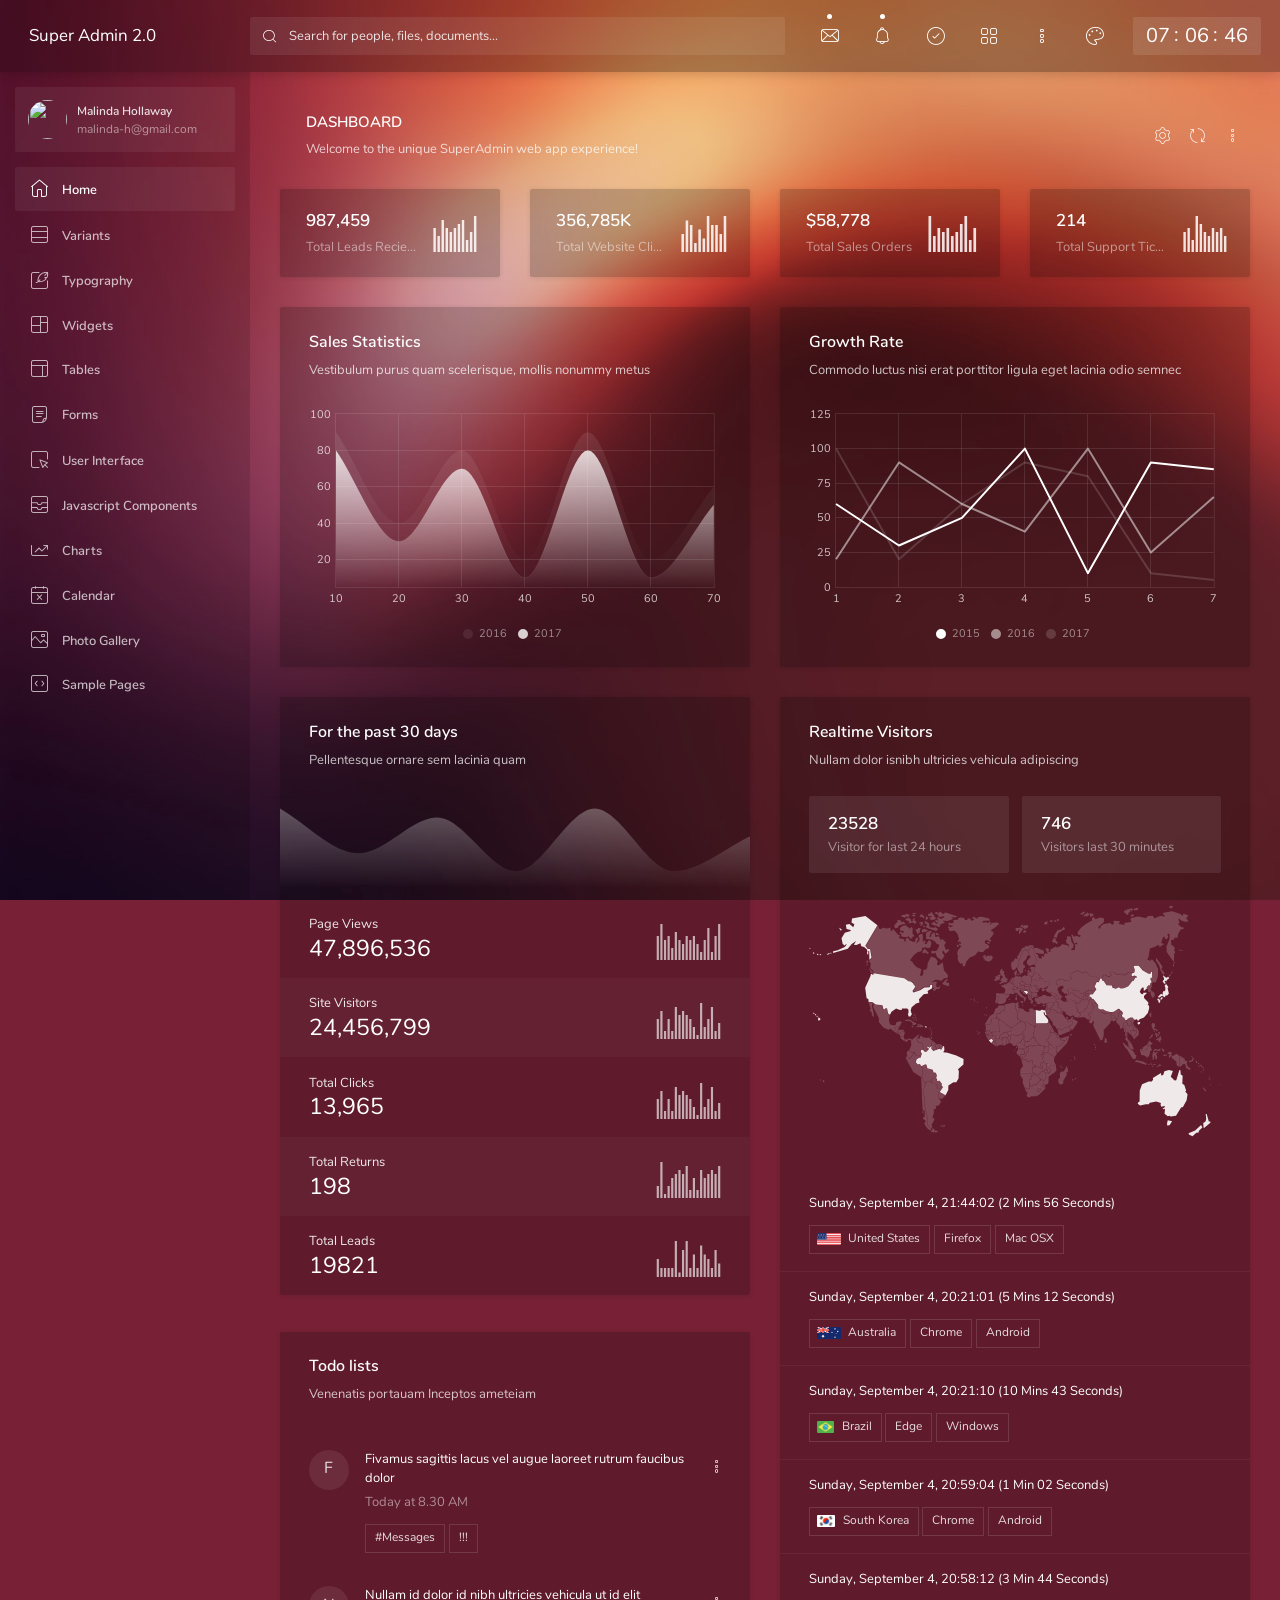
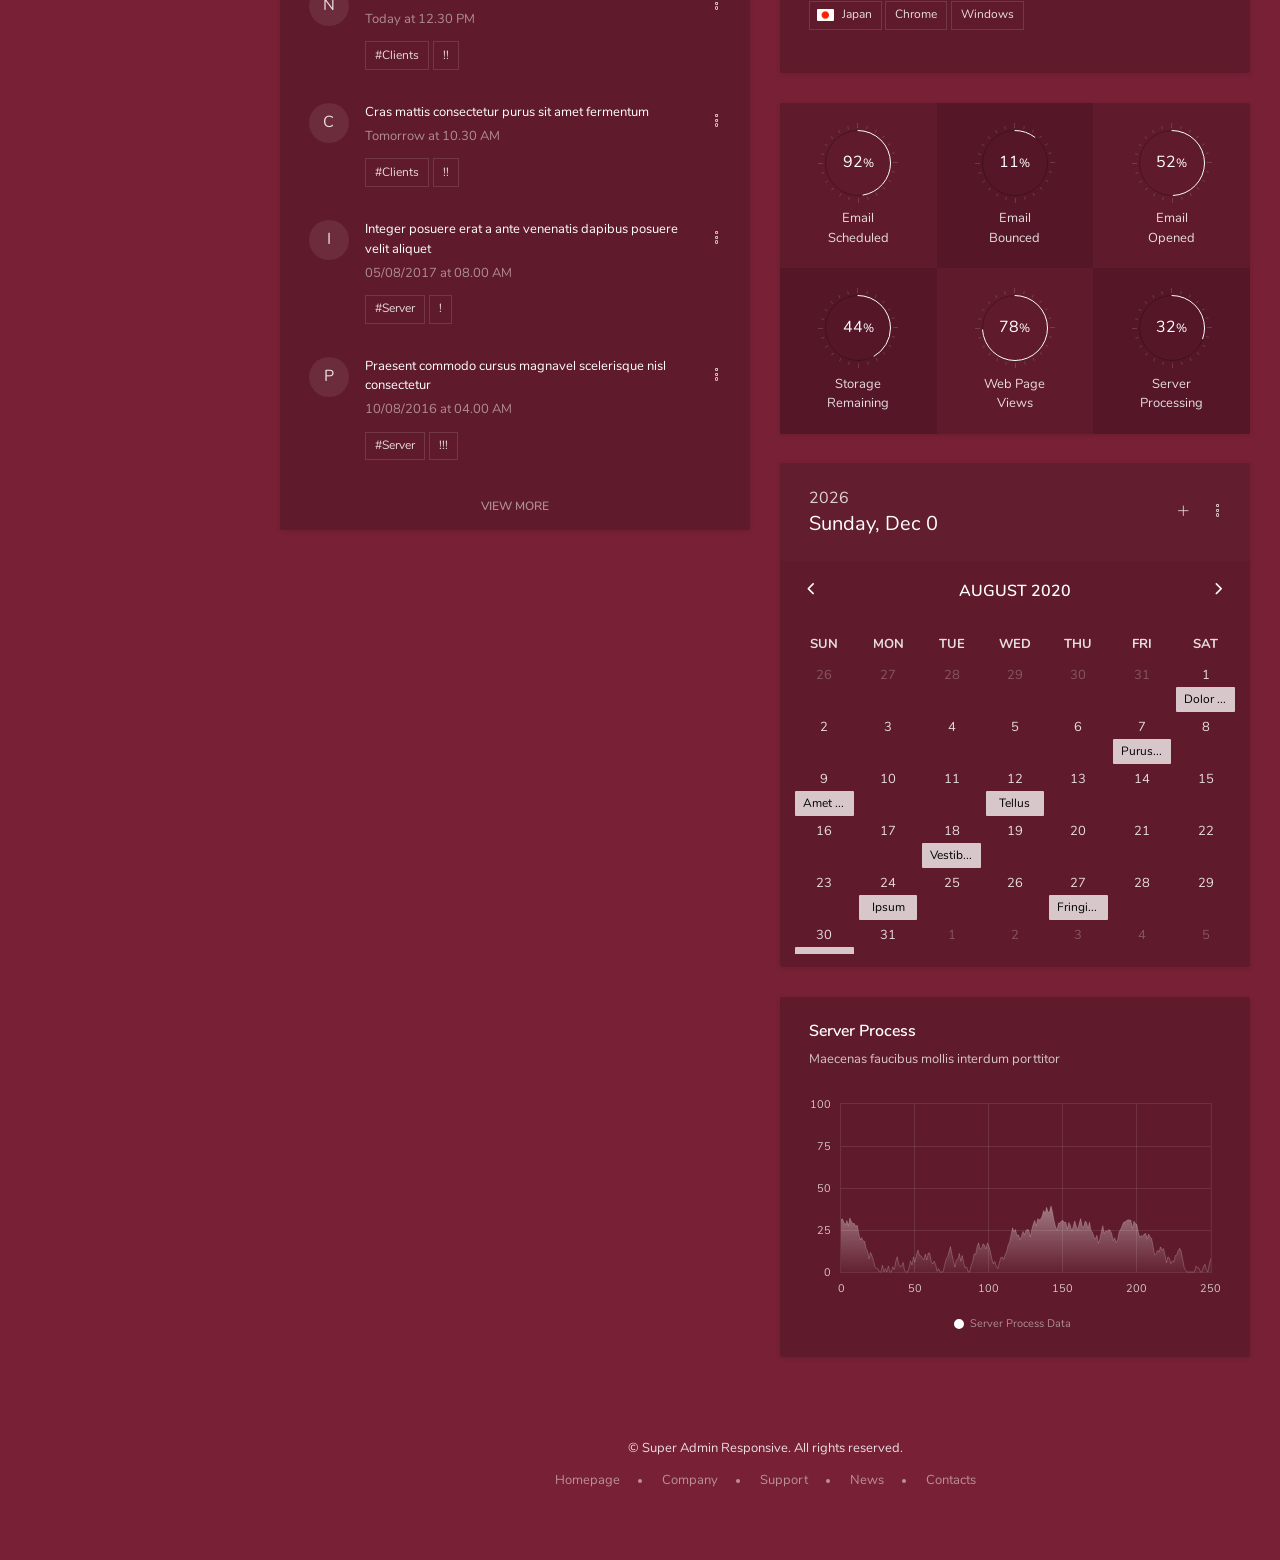
==== index.html @ 341b0bd2 "1" ====
<!DOCTYPE html>
<html lang="en">
    <head>
        <meta charset="utf-8">
        <meta name="viewport" content="width=device-width, initial-scale=1, shrink-to-fit=no">
        <title>Super Admin 2.0</title>

        <!-- Vendor styles -->
        <link rel="stylesheet" href="resources/vendors/zwicon/zwicon.min.css">
        <link rel="stylesheet" href="resources/vendors/animate.css/animate.min.css">
        <link rel="stylesheet" href="resources/vendors/overlay-scrollbars/OverlayScrollbars.min.css">
        <link rel="stylesheet" href="resources/vendors/fullcalendar/core/main.min.css">
        <link rel="stylesheet" href="resources/vendors/fullcalendar/daygrid/main.min.css">

        <!-- App styles -->
        <link rel="stylesheet" href="resources/css/app.min.css">
    </head>

    <body data-sa-theme="1">
        <main class="main">
            <div class="page-loader">
                <div class="page-loader__spinner">
                    <svg viewBox="25 25 50 50">
                        <circle cx="50" cy="50" r="20" fill="none" stroke-width="2" stroke-miterlimit="10" />
                    </svg>
                </div>
            </div>

            <header class="header">
                <div class="navigation-trigger d-xl-none" data-sa-action="aside-open" data-sa-target=".sidebar">
                    <i class="zwicon-hamburger-menu"></i>
                </div>

                <div class="logo d-none d-sm-inline-flex">
                    <a href="index.html">Super Admin 2.0</a>
                </div>

                <form class="search">
                    <div class="search__inner">
                        <input type="text" class="search__text" placeholder="Search for people, files, documents...">
                        <i class="zwicon-search search__helper"></i>
                        <i class="zwicon-arrow-left search__reset" data-sa-action="search-close"></i>
                    </div>
                </form>

                <ul class="top-nav">
                    <li class="d-xl-none"><a href="" data-sa-action="search-open"><i class="zwicon-search"></i></a></li>

                    <li class="dropdown">
                        <a href="" data-toggle="dropdown" class="top-nav__notify"><i class="zwicon-mail"></i></a>
                        <div class="dropdown-menu dropdown-menu-right dropdown-menu--block">
                            <div class="dropdown-header">
                                Messages

                                <div class="actions">
                                    <a href="messages.html" class="actions__item zwicon-plus"></a>
                                </div>
                            </div>

                            <div class="listview listview--hover">
                                <a href="" class="listview__item">
                                    <img src="demo/img/profile-pics/1.jpg" class="avatar-img" alt="">

                                    <div class="listview__content">
                                        <div class="listview__heading">
                                            David Belle <small>12:01 PM</small>
                                        </div>
                                        <p>Cum sociis natoque penatibus et magnis dis parturient montes</p>
                                    </div>
                                </a>

                                <a href="" class="listview__item">
                                    <img src="demo/img/profile-pics/2.jpg" class="avatar-img" alt="">

                                    <div class="listview__content">
                                        <div class="listview__heading">
                                            Jonathan Morris
                                            <small>02:45 PM</small>
                                        </div>
                                        <p>Nunc quis diam diamurabitur at dolor elementum, dictum turpis vel</p>
                                    </div>
                                </a>

                                <a href="" class="listview__item">
                                    <img src="demo/img/profile-pics/3.jpg" class="avatar-img" alt="">

                                    <div class="listview__content">
                                        <div class="listview__heading">
                                            Fredric Mitchell Jr.
                                            <small>08:21 PM</small>
                                        </div>
                                        <p>Phasellus a ante et est ornare accumsan at vel magnauis blandit turpis at augue ultricies</p>
                                    </div>
                                </a>

                                <a href="" class="listview__item">
                                    <img src="demo/img/profile-pics/4.jpg" class="avatar-img" alt="">

                                    <div class="listview__content">
                                        <div class="listview__heading">
                                            Glenn Jecobs
                                            <small>08:43 PM</small>
                                        </div>
                                        <p>Ut vitae lacus sem ellentesque maximus, nunc sit amet varius dignissim, dui est consectetur neque</p>
                                    </div>
                                </a>

                                <a href="" class="listview__item">
                                    <img src="demo/img/profile-pics/5.jpg" class="avatar-img" alt="">

                                    <div class="listview__content">
                                        <div class="listview__heading">
                                            Bill Phillips
                                            <small>11:32 PM</small>
                                        </div>
                                        <p>Proin laoreet commodo eros id faucibus. Donec ligula quam, imperdiet vel ante placerat</p>
                                    </div>
                                </a>

                                <a href="" class="view-more">View all messages</a>
                            </div>
                        </div>
                    </li>

                    <li class="dropdown top-nav__notifications">
                        <a href="" data-toggle="dropdown" class="top-nav__notify">
                            <i class="zwicon-bell"></i>
                        </a>
                        <div class="dropdown-menu dropdown-menu-right dropdown-menu--block">
                            <div class="dropdown-header">
                                Notifications

                                <div class="actions">
                                    <a href="" class="actions__item zwicon-checkmark-square" data-sa-action="notifications-clear"></a>
                                </div>
                            </div>

                            <div class="listview listview--hover">
                                <div class="listview__scroll scrollbar">
                                    <a href="" class="listview__item">
                                        <img src="demo/img/profile-pics/1.jpg" class="avatar-img" alt="">

                                        <div class="listview__content">
                                            <div class="listview__heading">David Belle</div>
                                            <p>Cum sociis natoque penatibus et magnis dis parturient montes</p>
                                        </div>
                                    </a>

                                    <a href="" class="listview__item">
                                        <img src="demo/img/profile-pics/2.jpg" class="avatar-img" alt="">

                                        <div class="listview__content">
                                            <div class="listview__heading">Jonathan Morris</div>
                                            <p>Nunc quis diam diamurabitur at dolor elementum, dictum turpis vel</p>
                                        </div>
                                    </a>

                                    <a href="" class="listview__item">
                                        <img src="demo/img/profile-pics/3.jpg" class="avatar-img" alt="">

                                        <div class="listview__content">
                                            <div class="listview__heading">Fredric Mitchell Jr.</div>
                                            <p>Phasellus a ante et est ornare accumsan at vel magnauis blandit turpis at augue ultricies</p>
                                        </div>
                                    </a>

                                    <a href="" class="listview__item">
                                        <img src="demo/img/profile-pics/4.jpg" class="avatar-img" alt="">

                                        <div class="listview__content">
                                            <div class="listview__heading">Glenn Jecobs</div>
                                            <p>Ut vitae lacus sem ellentesque maximus, nunc sit amet varius dignissim, dui est consectetur neque</p>
                                        </div>
                                    </a>

                                    <a href="" class="listview__item">
                                        <img src="demo/img/profile-pics/5.jpg" class="avatar-img" alt="">

                                        <div class="listview__content">
                                            <div class="listview__heading">Bill Phillips</div>
                                            <p>Proin laoreet commodo eros id faucibus. Donec ligula quam, imperdiet vel ante placerat</p>
                                        </div>
                                    </a>

                                    <a href="" class="listview__item">
                                        <img src="demo/img/profile-pics/1.jpg" class="avatar-img" alt="">

                                        <div class="listview__content">
                                            <div class="listview__heading">David Belle</div>
                                            <p>Cum sociis natoque penatibus et magnis dis parturient montes</p>
                                        </div>
                                    </a>

                                    <a href="" class="listview__item">
                                        <img src="demo/img/profile-pics/2.jpg" class="avatar-img" alt="">

                                        <div class="listview__content">
                                            <div class="listview__heading">Jonathan Morris</div>
                                            <p>Nunc quis diam diamurabitur at dolor elementum, dictum turpis vel</p>
                                        </div>
                                    </a>

                                    <a href="" class="listview__item">
                                        <img src="demo/img/profile-pics/3.jpg" class="avatar-img" alt="">

                                        <div class="listview__content">
                                            <div class="listview__heading">Fredric Mitchell Jr.</div>
                                            <p>Phasellus a ante et est ornare accumsan at vel magnauis blandit turpis at augue ultricies</p>
                                        </div>
                                    </a>
                                </div>

                                <div class="p-1"></div>
                            </div>
                        </div>
                    </li>

                    <li class="dropdown d-none d-sm-inline-block">
                        <a href="" data-toggle="dropdown"><i class="zwicon-checkmark-circle"></i></a>

                        <div class="dropdown-menu dropdown-menu-right dropdown-menu--block" role="menu">
                            <div class="dropdown-header">Tasks</div>

                            <div class="listview listview--hover">
                                <a href="" class="listview__item">
                                    <div class="listview__content">
                                        <div class="listview__heading">HTML5 Validation Report</div>

                                        <div class="progress mt-1">
                                            <div class="progress-bar bg-primary" role="progressbar" style="width: 25%" aria-valuenow="25" aria-valuemin="0" aria-valuemax="100"></div>
                                        </div>
                                    </div>
                                </a>

                                <a href="" class="listview__item">
                                    <div class="listview__content">
                                        <div class="listview__heading">Google Chrome Extension</div>

                                        <div class="progress mt-1">
                                            <div class="progress-bar bg-warning" style="width: 43%" aria-valuenow="43" aria-valuemin="0" aria-valuemax="100"></div>
                                        </div>
                                    </div>
                                </a>

                                <a href="" class="listview__item">
                                    <div class="listview__content">
                                        <div class="listview__heading">Social Intranet Projects</div>

                                        <div class="progress mt-1">
                                            <div class="progress-bar bg-success" style="width: 20%" aria-valuenow="20" aria-valuemin="0" aria-valuemax="100"></div>
                                        </div>
                                    </div>
                                </a>

                                <a href="" class="listview__item">
                                    <div class="listview__content">
                                        <div class="listview__heading">Bootstrap Admin Template</div>

                                        <div class="progress mt-1">
                                            <div class="progress-bar bg-info" style="width: 60%" aria-valuenow="60" aria-valuemin="0" aria-valuemax="100"></div>
                                        </div>
                                    </div>
                                </a>

                                <a href="" class="listview__item">
                                    <div class="listview__content">
                                        <div class="listview__heading">Youtube Client App</div>

                                        <div class="progress mt-1">
                                            <div class="progress-bar bg-danger" style="width: 80%" aria-valuenow="80" aria-valuemin="0" aria-valuemax="100"></div>
                                        </div>
                                    </div>
                                </a>

                                <a href="" class="view-more">View all Tasks</a>
                            </div>
                        </div>
                    </li>

                    <li class="dropdown d-none d-sm-inline-block">
                        <a href="" data-toggle="dropdown"><i class="zwicon-grid"></i></a>

                        <div class="dropdown-menu dropdown-menu-right dropdown-menu--block" role="menu">
                            <div class="row app-shortcuts">
                                <a class="col-4 app-shortcuts__item" href="">
                                    <i class="zwicon-calendar-never"></i>
                                    <small class="">Calendar</small>
                                </a>
                                <a class="col-4 app-shortcuts__item" href="">
                                    <i class="zwicon-document"></i>
                                    <small class="">Files</small>
                                </a>
                                <a class="col-4 app-shortcuts__item" href="">
                                    <i class="zwicon-mail"></i>
                                    <small class="">Email</small>
                                </a>
                                <a class="col-4 app-shortcuts__item" href="">
                                    <i class="zwicon-line-chart"></i>
                                    <small class="">Reports</small>
                                </a>
                                <a class="col-4 app-shortcuts__item" href="">
                                    <i class="zwicon-broadcast"></i>
                                    <small class="">News</small>
                                </a>
                                <a class="col-4 app-shortcuts__item" href="">
                                    <i class="zwicon-image"></i>
                                    <small class="">Gallery</small>
                                </a>
                            </div>
                        </div>
                    </li>

                    <li class="dropdown d-none d-sm-inline-block">
                        <a href="" data-toggle="dropdown"><i class="zwicon-more-h"></i></a>

                        <div class="dropdown-menu dropdown-menu-right">
                            <a href="" class="dropdown-item" data-sa-action="fullscreen">Fullscreen</a>
                            <a href="" class="dropdown-item">Clear Local Storage</a>
                            <a href="" class="dropdown-item">Settings</a>
                        </div>
                    </li>

                    <li class="d-none d-sm-inline-block">
                        <a href="" class="top-nav__themes" data-sa-action="aside-open" data-sa-target=".themes"><i class="zwicon-palette"></i></a>
                    </li>
                </ul>

                <div class="clock d-none d-md-inline-block">
                    <div class="time">
                        <span class="time__hours"></span>
                        <span class="time__min"></span>
                        <span class="time__sec"></span>
                    </div>
                </div>
            </header>

            <aside class="sidebar ">
                <div class="scrollbar">
                    <div class="user">
                        <div class="user__info" data-toggle="dropdown">
                            <img class="user__img" src="demo/img/profile-pics/8.jpg" alt="">
                            <div>
                                <div class="user__name">Malinda Hollaway</div>
                                <div class="user__email">malinda-h@gmail.com</div>
                            </div>
                        </div>

                        <div class="dropdown-menu dropdown-menu--invert">
                            <a class="dropdown-item" href="">View Profile</a>
                            <a class="dropdown-item" href="">Settings</a>
                            <a class="dropdown-item" href="">Logout</a>
                        </div>
                    </div>

                    <ul class="navigation">
                        <li class="navigation__active"><a href="index.html"><i class="zwicon-home"></i> Home</a></li>

                        <li class="navigation__sub">
                            <a href=""><i class="zwicon-three-h"></i> Variants</a>

                            <ul>
                                <li><a href="hidden-sidebar.html">Hidden Sidebar</a></li>
                                <li><a href="boxed-layout.html">Boxed Layout</a></li>
                                <li><a href="hidden-sidebar-boxed-layout.html">Boxed Layout with Hidden Sidebar</a></li>
                            </ul>
                        </li>

                        <li>
                            <a href="typography.html"><i class="zwicon-edit-square-feather"></i> Typography</a>
                        </li>

                        <li>
                            <a href="widgets.html"><i class="zwicon-layout-4"></i> Widgets</a>
                        </li>

                        <li class="navigation__sub">
                            <a href=""><i class="zwicon-layout-2"></i> Tables</a>

                            <ul>
                                <li>
                                    <a href="html-table.html">HTML Table</a>
                                </li>
                                <li>
                                    <a href="data-table.html">Data Table</a>
                                </li>
                            </ul>
                        </li>

                        <li class="navigation__sub">
                            <a href=""><i class="zwicon-note"></i> Forms</a>

                            <ul>
                                <li>
                                    <a href="form-elements.html">Basic Form Elements</a>
                                </li>
                                <li>
                                    <a href="form-components.html">Form Components</a>
                                </li>
                                <li>
                                    <a href="form-layouts.html">Form Layouts</a>
                                </li>
                                <li>
                                    <a href="form-validation.html">Form Validation</a>
                                </li>
                            </ul>
                        </li>

                        <li class="navigation__sub">
                            <a href=""><i class="zwicon-cursor-square"></i> User Interface</a>

                            <ul>
                                <li>
                                    <a href="colors.html">Colors</a>
                                </li>
                                <li>
                                    <a href="css-animations.html">CSS Animations</a>
                                </li>
                                <li>
                                    <a href="buttons.html">Buttons</a>
                                </li>
                                <li>
                                    <a href="icons.html">Icons</a>
                                </li>
                                <li>
                                    <a href="listview.html">Listview</a>
                                </li>
                                <li>
                                    <a href="toolbars.html">Toolbars</a>
                                </li>
                                <li>
                                    <a href="cards.html">Cards</a>
                                </li>
                                <li>
                                    <a href="alerts.html">Alerts</a>
                                </li>
                                <li>
                                    <a href="badges.html">Badges</a>
                                </li>
                                <li>
                                    <a href="breadcrumbs.html">Bredcrumbs</a>
                                </li>
                                <li>
                                    <a href="jumbotron.html">Jumbotron</a>
                                </li>
                                <li>
                                    <a href="navs.html">Navs</a>
                                </li>
                                <li>
                                    <a href="pagination.html">Pagination</a>
                                </li>
                                <li>
                                    <a href="progress.html">Progress</a>
                                </li>
                            </ul>
                        </li>

                        <li class="navigation__sub">
                            <a href=""><i class="zwicon-tray-stack"></i> Javascript Components</a>

                            <ul class="navigation__sub">
                                <li>
                                    <a href="carousel.html">Carousel</a>
                                </li>
                                <li>
                                    <a href="collapse.html">Collapse</a>
                                </li>
                                <li>
                                    <a href="dropdowns.html">Dropdowns</a>
                                </li>
                                <li>
                                    <a href="modals.html">Modals</a>
                                </li>
                                <li>
                                    <a href="popover.html">Popover</a>
                                </li>
                                <li>
                                    <a href="tabs.html">Tabs</a>
                                </li>
                                <li>
                                    <a href="tooltips.html">Tooltips</a>
                                </li>
                                <li>
                                    <a href="toast.html">Toasts</a>
                                </li>
                                <li>
                                    <a href="treeview.html">Tree View</a>
                                </li>
                                <li>
                                    <a href="custom-alerts.html">Custom Alerts</a>
                                </li>
                            </ul>
                        </li>

                        <li class="navigation__sub">
                            <a href=""><i class="zwicon-line-chart"></i> Charts</a>

                            <ul>
                                <li>
                                    <a href="flot-charts.html">Flot</a>
                                </li>
                                <li>
                                    <a href="other-charts.html">Other Charts</a>
                                </li>
                                <li>
                                    <a href="maps.html">Maps</a>
                                </li>
                            </ul>
                        </li>

                        <li>
                            <a href="calendar.html"><i class="zwicon-calendar-never"></i> Calendar</a>
                        </li>

                        <li>
                            <a href="photo-gallery.html"><i class="zwicon-image"></i> Photo Gallery</a>
                        </li>

                        <li class="navigation__sub">
                            <a href=""><i class="zwicon-repository"></i> Sample Pages</a>

                            <ul>
                                <li>
                                    <a href="profile-about.html">Profile</a>
                                </li>
                                <li>
                                    <a href="messages.html">Messages</a>
                                </li>
                                <li>
                                    <a href="contacts.html">Contacts</a>
                                </li>
                                <li>
                                    <a href="new-contact.html">New Contact</a>
                                </li>
                                <li>
                                    <a href="groups.html">Groups</a>
                                </li>
                                <li>
                                    <a href="pricing-tables.html">Pricing Tables</a>
                                </li>
                                <li>
                                    <a href="invoice.html">Invoice</a>
                                </li>
                                <li>
                                    <a href="todo-lists.html">Todo Lists</a>
                                </li>
                                <li>
                                    <a href="notes.html">Notes</a>
                                </li>
                                <li>
                                    <a href="search-results.html">Search Results</a>
                                </li>
                                <li>
                                    <a href="issue-tracker.html">Issue Tracker</a>
                                </li>
                                <li>
                                    <a href="faq.html">FAQ</a>
                                </li>
                                <li>
                                    <a href="team.html">Team</a>
                                </li>
                                <li>
                                    <a href="blog.html">Blog</a>
                                </li>
                                <li>
                                    <a href="blog-detail.html">Blog Detail</a>
                                </li>
                                <li>
                                    <a href="questions-answers.html">Questions & Answers</a>
                                </li>
                                <li>
                                    <a href="questions-answers-details.html">Questions & Answers Details</a>
                                </li>
                                <li>
                                    <a href="login.html">Login & SignUp</a>
                                </li>
                                <li>
                                    <a href="lockscreen.html">Lockscreen</a>
                                </li>
                                <li>
                                    <a href="404.html">404</a>
                                </li>
                                <li>
                                    <a href="empty.html">Empty Page</a>
                                </li>
                            </ul>
                        </li>
                    </ul>
                </div>
            </aside>
            <div class="themes">
                <div class="scrollbar">
                    <a href="" class="themes__item active" data-sa-value="1"><img src="resources/img/bg/1.jpg" alt=""></a>
                    <a href="" class="themes__item" data-sa-value="2"><img src="resources/img/bg/2.jpg" alt=""></a>
                    <a href="" class="themes__item" data-sa-value="3"><img src="resources/img/bg/3.jpg" alt=""></a>
                    <a href="" class="themes__item" data-sa-value="4"><img src="resources/img/bg/4.jpg" alt=""></a>
                    <a href="" class="themes__item" data-sa-value="5"><img src="resources/img/bg/5.jpg" alt=""></a>
                    <a href="" class="themes__item" data-sa-value="6"><img src="resources/img/bg/6.jpg" alt=""></a>
                    <a href="" class="themes__item" data-sa-value="7"><img src="resources/img/bg/7.jpg" alt=""></a>
                    <a href="" class="themes__item" data-sa-value="8"><img src="resources/img/bg/8.jpg" alt=""></a>
                    <a href="" class="themes__item" data-sa-value="9"><img src="resources/img/bg/9.jpg" alt=""></a>
                    <a href="" class="themes__item" data-sa-value="10"><img src="resources/img/bg/10.jpg" alt=""></a>
                </div>
            </div>

            <section class="content">
                <header class="content__title">
                    <h1>Dashboard <small>Welcome to the unique SuperAdmin web app experience!</small></h1>

                    <div class="actions">
                        <a href="" class="actions__item zwicon-cog"></a>
                        <a href="" class="actions__item zwicon-refresh-double"></a>

                        <div class="dropdown actions__item">
                            <i data-toggle="dropdown" class="zwicon-more-h"></i>
                            <div class="dropdown-menu dropdown-menu-right">
                                <a href="" class="dropdown-item">Refresh</a>
                                <a href="" class="dropdown-item">Manage Widgets</a>
                                <a href="" class="dropdown-item">Settings</a>
                            </div>
                        </div>
                    </div>
                </header>

                <div class="row quick-stats">
                    <div class="col-sm-6 col-md-3">
                        <div class="quick-stats__item">
                            <div class="quick-stats__info">
                                <h2>987,459</h2>
                                <small>Total Leads Recieved</small>
                            </div>

                            <div class="quick-stats__chart peity-bar">6,4,8,6,5,6,7,8,3,5,9</div>
                        </div>
                    </div>

                    <div class="col-sm-6 col-md-3">
                        <div class="quick-stats__item">
                            <div class="quick-stats__info">
                                <h2>356,785K</h2>
                                <small>Total Website Clicks</small>
                            </div>

                            <div class="quick-stats__chart peity-bar">4,7,6,2,5,3,8,6,6,4,8</div>
                        </div>
                    </div>

                    <div class="col-sm-6 col-md-3">
                        <div class="quick-stats__item">
                            <div class="quick-stats__info">
                                <h2>$58,778</h2>
                                <small>Total Sales Orders</small>
                            </div>

                            <div class="quick-stats__chart peity-bar">9,4,6,5,6,4,5,7,9,3,6</div>
                        </div>
                    </div>

                    <div class="col-sm-6 col-md-3">
                        <div class="quick-stats__item">
                            <div class="quick-stats__info">
                                <h2>214</h2>
                                <small>Total Support Tickets</small>
                            </div>

                            <div class="quick-stats__chart peity-bar">5,6,3,9,7,5,4,6,5,6,4</div>
                        </div>
                    </div>
                </div>

                <div class="row">
                    <div class="col-lg-6">
                        <div class="card">
                            <div class="card-body">
                                <h4 class="card-title">Sales Statistics</h4>
                                <h6 class="card-subtitle">Vestibulum purus quam scelerisque, mollis nonummy metus</h6>

                                <div class="flot-chart flot-curved-line"></div>
                                <div class="flot-chart-legends flot-chart-legends--curved"></div>
                            </div>
                        </div>
                    </div>

                    <div class="col-lg-6">
                        <div class="card">
                            <div class="card-body">
                                <h4 class="card-title">Growth Rate</h4>
                                <h6 class="card-subtitle">Commodo luctus nisi erat porttitor ligula eget lacinia odio semnec</h6>

                                <div class="flot-chart flot-line"></div>
                                <div class="flot-chart-legends flot-chart-legends--line"></div>
                            </div>
                        </div>
                    </div>
                </div>

                <div class="widget-lists card-columns">
                    <div class="card widget-past-days">
                        <div class="card-body">
                            <h4 class="card-title">For the past 30 days</h4>
                            <h6 class="card-subtitle">Pellentesque ornare sem lacinia quam</h6>
                        </div>

                        <div class="widget-past-days__main">
                            <div class="flot-chart flot-chart--sm flot-past-days"></div>
                        </div>

                        <div class="listview listview--striped">
                            <div class="listview__item">
                                <div class="widget-past-days__info">
                                    <small>Page Views</small>
                                    <h3>47,896,536</h3>
                                </div>

                                <div class="widget-past-days__chart hidden-sm">
                                    <div class="peity-bar">6,9,5,6,3,7,5,4,6,5,6,4,2,5,8,2,6,9</div>
                                </div>
                            </div>

                            <div class="listview__item">
                                <div class="widget-past-days__info">
                                    <small>Site Visitors</small>
                                    <h3>24,456,799</h3>
                                </div>

                                <div class="widget-past-days__chart hidden-sm">
                                    <div class="peity-bar">5,7,2,5,2,8,6,7,6,5,3,1,9,3,5,8,2,4</div>
                                </div>
                            </div>

                            <div class="listview__item">
                                <div class="widget-past-days__info">
                                    <small>Total Clicks</small>
                                    <h3>13,965</h3>
                                </div>

                                <div class="widget-past-days__chart hidden-sm">
                                    <div class="peity-bar">5,7,2,5,2,8,6,7,6,5,3,1,9,3,5,8,2,4</div>
                                </div>
                            </div>

                            <div class="listview__item">
                                <div class="widget-past-days__info">
                                    <small>Total Returns</small>
                                    <h3>198</h3>
                                </div>

                                <div class="widget-past-days__chart hidden-sm">
                                    <div class="peity-bar">3,9,1,3,5,6,7,6,8,2,5,2,7,5,6,7,6,8</div>
                                </div>
                            </div>
                            <div class="listview__item">
                                <div class="widget-past-days__info">
                                    <small>Total Leads</small>
                                    <h3>19821</h3>
                                </div>

                                <div class="widget-past-days__chart hidden-sm">
                                    <div class="peity-bar">4,2,2,2,2,8,1,6,8,2,5,2,7,5,4,2,6,3</div>
                                </div>
                            </div>
                        </div>
                    </div>

                    <div class="card todo">
                        <div class="card-body">
                            <h4 class="card-title">Todo lists</h4>
                            <h6 class="card-subtitle">Venenatis portauam Inceptos ameteiam</h6>
                        </div>

                        <div class="listview">
                            <div class="listview__item">
                                <div class="checkbox-char todo__item">
                                    <input type="checkbox" id="char-1">
                                    <label for="char-1">F</label>

                                    <div class="listview__content">
                                        <div class="listview__heading">Fivamus sagittis lacus vel augue laoreet rutrum faucibus dolor</div>
                                        <p>Today at 8.30 AM</p>

                                        <div class="listview__attrs">
                                            <span>#Messages</span>
                                            <span>!!!</span>
                                        </div>
                                    </div>
                                </div>

                                <div class="actions listview__actions">
                                    <div class="dropdown actions__item">
                                        <i class="zwicon-more-h" data-toggle="dropdown"></i>
                                        <div class="dropdown-menu dropdown-menu-right">
                                            <a class="dropdown-item" href="">Mark as completed</a>
                                            <a class="dropdown-item" href="">Delete</a>
                                        </div>
                                    </div>
                                </div>
                            </div>

                            <div class="listview__item">
                                <div class="checkbox-char todo__item">
                                    <input type="checkbox" id="char-2">
                                    <label for="char-2">N</label>

                                    <div class="listview__content">
                                        <div class="listview__heading">Nullam id dolor id nibh ultricies vehicula ut id elit</div>
                                        <p>Today at 12.30 PM</small>

                                        <div class="listview__attrs">
                                            <span>#Clients</span>
                                            <span>!!</span>
                                        </div>
                                    </div>
                                </div>

                                <div class="actions listview__actions">
                                    <div class="dropdown actions__item">
                                        <i class="zwicon-more-h" data-toggle="dropdown"></i>
                                        <div class="dropdown-menu dropdown-menu-right">
                                            <a class="dropdown-item" href="">Mark as completed</a>
                                            <a class="dropdown-item" href="">Delete</a>
                                        </div>
                                    </div>
                                </div>
                            </div>

                            <div class="listview__item">
                                <div class="checkbox-char todo__item">
                                    <input type="checkbox" id="char-3">
                                    <label for="char-3">C</label>

                                    <div class="listview__content">
                                        <div class="listview__heading">Cras mattis consectetur purus sit amet fermentum</div>
                                        <p>Tomorrow at 10.30 AM</small>

                                        <div class="listview__attrs">
                                            <span>#Clients</span>
                                            <span>!!</span>
                                        </div>
                                    </div>
                                </div>

                                <div class="actions listview__actions">
                                    <div class="dropdown actions__item">
                                        <i class="zwicon-more-h" data-toggle="dropdown"></i>
                                        <div class="dropdown-menu dropdown-menu-right">
                                            <a class="dropdown-item" href="">Mark as completed</a>
                                            <a class="dropdown-item" href="">Delete</a>
                                        </div>
                                    </div>
                                </div>
                            </div>

                            <div class="listview__item">
                                <div class="checkbox-char todo__item">
                                    <input type="checkbox" id="char-4">
                                    <label for="char-4">I</label>

                                    <div class="listview__content">
                                        <div class="listview__heading">Integer posuere erat a ante venenatis dapibus posuere velit aliquet</div>
                                        <p>05/08/2017 at 08.00 AM</small>
                    
                                        <div class="listview__attrs">
                                            <span>#Server</span>
                                            <span>!</span>
                                        </div>
                                    </div>
                                </div>

                                <div class="actions listview__actions">
                                    <div class="dropdown actions__item">
                                        <i class="zwicon-more-h" data-toggle="dropdown"></i>
                                        <div class="dropdown-menu dropdown-menu-right">
                                            <a class="dropdown-item" href="">Mark as completed</a>
                                            <a class="dropdown-item" href="">Delete</a>
                                        </div>
                                    </div>
                                </div>
                            </div>

                            <div class="listview__item">
                                <div class="checkbox-char todo__item">
                                    <input type="checkbox" id="char-5">
                                    <label for="char-5">P</label>

                                    <div class="listview__content">
                                        <div class="listview__heading">Praesent commodo cursus magnavel scelerisque nisl consectetur</div>
                                        <p>10/08/2016 at 04.00 AM</small>
                    
                                        <div class="listview__attrs">
                                            <span>#Server</span>
                                            <span>!!!</span>
                                        </div>
                                    </div>
                                </div>

                                <div class="actions listview__actions">
                                    <div class="dropdown actions__item">
                                        <i class="zwicon-more-h" data-toggle="dropdown"></i>
                                        <div class="dropdown-menu dropdown-menu-right">
                                            <a class="dropdown-item" href="">Mark as completed</a>
                                            <a class="dropdown-item" href="">Delete</a>
                                        </div>
                                    </div>
                                </div>
                            </div>

                            <a href="todos.html" class="view-more">View More</a>
                        </div>
                    </div>

                    <div class="card widget-visitors">
                        <div class="card-body">
                            <h4 class="card-title">Realtime Visitors</h4>
                            <h6 class="card-subtitle">Nullam dolor isnibh ultricies vehicula adipiscing</h6>

                            <div class="widget-visitors__stats">
                                <div>
                                    <strong>23528</strong>
                                    <small>Visitor for last 24 hours</small>
                                </div>
                                <div>
                                    <strong>746</strong>
                                    <small>Visitors last 30 minutes</small>
                                </div>
                            </div>

                            <div class="widget-visitors__map map-visitors"></div>
                        </div>

                        <div class="listview listview--bordered">
                            <div class="listview__item">
                                <div class="listview__content">
                                    <div class="listview__heading">Sunday, September 4, 21:44:02 (2 Mins 56 Seconds)</div>

                                    <div class="listview__attrs">
                                        <span><img class="widget-visitors__country" src="demo/img/flags/United_States_of_America.png" alt=""> United States</span>
                                        <span>Firefox</span>
                                        <span>Mac OSX</span>
                                    </div>
                                </div>
                            </div>

                            <div class="listview__item">
                                <div class="listview__content">
                                    <div class="listview__heading">Sunday, September 4, 20:21:01 (5 Mins 12 Seconds)</div>

                                    <div class="listview__attrs">
                                        <span><img class="widget-visitors__country" src="demo/img/flags/Australia.png" alt=""> Australia</span>
                                        <span>Chrome</span>
                                        <span>Android</span>
                                    </div>
                                </div>
                            </div>

                            <div class="listview__item">
                                <div class="listview__content">
                                    <div class="listview__heading">Sunday, September 4, 20:21:10 (10 Mins 43 Seconds)</div>

                                    <div class="listview__attrs">
                                        <span><img class="widget-visitors__country" src="demo/img/flags/Brazil.png" alt=""> Brazil</span>
                                        <span>Edge</span>
                                        <span>Windows</span>
                                    </div>
                                </div>
                            </div>

                            <div class="listview__item">
                                <div class="listview__content">
                                    <div class="listview__heading">Sunday, September 4, 20:59:04 (1 Min 02 Seconds)</div>

                                    <div class="listview__attrs">
                                        <span><img class="widget-visitors__country" src="demo/img/flags/South_Korea.png" alt=""> South Korea</span>
                                        <span>Chrome</span>
                                        <span>Android</span>
                                    </div>
                                </div>
                            </div>

                            <div class="listview__item">
                                <div class="listview__content">
                                    <div class="listview__heading">Sunday, September 4, 20:58:12 (3 Min 44 Seconds)</div>

                                    <div class="listview__attrs">
                                        <span><img class="widget-visitors__country" src="demo/img/flags/Japan.png" alt=""> Japan</span>
                                        <span>Chrome</span>
                                        <span>Windows</span>
                                    </div>
                                </div>
                            </div>

                            <div class="p-3"></div>
                        </div>
                    </div>

                    <div class="card widget-pie">
                        <div class="widget-pie__inner">
                            <div class="col-6 col-sm-4 col-md-6 col-lg-4 widget-pie__item">
                                <div class="easy-pie-chart" data-percent="50" data-size="80" data-track-color="rgba(0,0,0,0.25)" data-bar-color="#fff">
                                    <span class="easy-pie-chart__value">92</span>
                                </div>
                                <div class="widget-pie__title">Email<br> Scheduled</div>
                            </div>

                            <div class="col-6 col-sm-4 col-md-6 col-lg-4 widget-pie__item">
                                <div class="easy-pie-chart" data-percent="11" data-size="80" data-track-color="rgba(0,0,0,0.25)" data-bar-color="#fff">
                                    <span class="easy-pie-chart__value">11</span>
                                </div>
                                <div class="widget-pie__title">Email<br> Bounced</div>
                            </div>

                            <div class="col-6 col-sm-4 col-md-6 col-lg-4 widget-pie__item">
                                <div class="easy-pie-chart" data-percent="52" data-size="80" data-track-color="rgba(0,0,0,0.25)" data-bar-color="#fff">
                                    <span class="easy-pie-chart__value">52</span>
                                </div>
                                <div class="widget-pie__title">Email<br> Opened</div>
                            </div>

                            <div class="col-6 col-sm-4 col-md-6 col-lg-4 widget-pie__item">
                                <div class="easy-pie-chart" data-percent="44" data-size="80" data-track-color="rgba(0,0,0,0.25)" data-bar-color="#fff">
                                    <span class="easy-pie-chart__value">44</span>
                                </div>
                                <div class="widget-pie__title">Storage<br>Remaining</div>
                            </div>

                            <div class="col-6 col-sm-4 col-md-6 col-lg-4 widget-pie__item">
                                <div class="easy-pie-chart" data-percent="78" data-size="80" data-track-color="rgba(0,0,0,0.25)" data-bar-color="#fff">
                                    <span class="easy-pie-chart__value">78</span>
                                </div>
                                <div class="widget-pie__title">Web Page<br> Views</div>
                            </div>

                            <div class="col-6 col-sm-4 col-md-6 col-lg-4 widget-pie__item">
                                <div class="easy-pie-chart" data-percent="32" data-size="80" data-track-color="rgba(0,0,0,0.25)" data-bar-color="#fff">
                                    <span class="easy-pie-chart__value">32</span>
                                </div>
                                <div class="widget-pie__title">Server<br> Processing</div>
                            </div>
                        </div>
                    </div>

                    <div class="card widget-calendar">
                        <div class="actions">
                            <a href="calendar.html" class="actions__item zwicon-plus"></a>
                            <div class="dropdown actions__item">
                                <i class="zwicon-more-h" data-toggle="dropdown"></i>
                                <div class="dropdown-menu dropdown-menu-right">
                                    <a class="dropdown-item" href="">Refresh</a>
                                    <a class="dropdown-item" href="">Calendar Settings</a>
                                </div>
                            </div>
                        </div>

                        <div class="widget-calendar__header">
                            <div class="widget-calendar__year"></div>
                            <div class="widget-calendar__day"></div>
                        </div>

                        <div id="widget-calendar-body"></div>
                    </div>

                    <div class="card">
                        <div class="card-body">
                            <h4 class="card-title">Server Process</h4>
                            <h6 class="card-subtitle">Maecenas faucibus mollis interdum porttitor</h6>

                            <div class="flot-chart flot-dynamic"></div>
                            <div class="flot-chart-legends flot-chart-legends--dynamic"></div>
                        </div>
                    </div>
                </div>

                <footer class="footer d-none d-sm-block">
                    <p>© Super Admin Responsive. All rights reserved.</p>

                    <ul class="footer__nav">
                        <a href="">Homepage</a>
                        <a href="">Company</a>
                        <a href="">Support</a>
                        <a href="">News</a>
                        <a href="">Contacts</a>
                    </ul>
                </footer>
            </section>
        </main>

        <!-- Older IE warning message -->
        <!--[if IE]>
            <div class="ie-warning">
                <h1>Warning!!</h1>
                <p>You are using an outdated version of Internet Explorer, please upgrade to any of the following web browsers to access this website.</p>

                <div class="ie-warning__downloads">
                    <a href="http://www.google.com/chrome">
                        <img src="img/browsers/chrome.png" alt="">
                    </a>

                    <a href="https://www.mozilla.org/en-US/firefox/new">
                        <img src="img/browsers/firefox.png" alt="">
                    </a>

                    <a href="http://www.opera.com">
                        <img src="img/browsers/opera.png" alt="">
                    </a>

                    <a href="https://support.apple.com/downloads/safari">
                        <img src="img/browsers/safari.png" alt="">
                    </a>

                    <a href="https://www.microsoft.com/en-us/windows/microsoft-edge">
                        <img src="img/browsers/edge.png" alt="">
                    </a>

                    <a href="http://windows.microsoft.com/en-us/internet-explorer/download-ie">
                        <img src="img/browsers/ie.png" alt="">
                    </a>
                </div>
                <p>Sorry for the inconvenience!</p>
            </div>
        <![endif]-->
 
        <!-- Javascript -->
        <!-- Vendors -->
        <script src="resources/vendors/jquery/jquery.min.js"></script>
        <script src="resources/vendors/popper.js/popper.min.js"></script>
        <script src="resources/vendors/bootstrap/js/bootstrap.min.js"></script>
        <script src="resources/vendors/overlay-scrollbars/jquery.overlayScrollbars.min.js"></script>

        <script src="resources/vendors/flot/jquery.flot.js"></script>
        <script src="resources/vendors/flot/jquery.flot.resize.js"></script>
        <script src="resources/vendors/flot/flot.curvedlines/curvedLines.js"></script>
        <script src="resources/vendors/peity/jquery.peity.min.js"></script>
        <script src="resources/vendors/jqvmap/jquery.vmap.min.js"></script>
        <script src="resources/vendors/jqvmap/maps/jquery.vmap.world.js"></script>
        <script src="resources/vendors/jquery.easy-pie-chart/jquery.easypiechart.min.js"></script>
        <script src="resources/vendors/fullcalendar/core/main.min.js"></script>
        <script src="resources/vendors/fullcalendar/daygrid/main.min.js"></script>

        <!-- App functions and actions -->
        <script src="resources/js/app.min.js"></script>
    </body>
</html>
---- resources/vendors/zwicon/zwicon.min.css ----
@font-face{font-family:zwicon;src:url(fonts/zwicon.eot?k483k8);src:url(fonts/zwicon.eot?k483k8#iefix) format('embedded-opentype'),url(fonts/zwicon.ttf?k483k8) format('truetype'),url(fonts/zwicon.woff?k483k8) format('woff'),url(fonts/zwicon.svg?k483k8#zwicon) format('svg');font-weight:400;font-style:normal}[class*="zwicon-"]{font-family:zwicon!important;speak:none;font-style:normal;font-weight:400;font-variant:normal;text-transform:none;line-height:1;-webkit-font-smoothing:antialiased;-moz-osx-font-smoothing:grayscale}.zwicon-align-bottom:before{content:"\e900"}.zwicon-align-h:before{content:"\e901"}.zwicon-align-left:before{content:"\e902"}.zwicon-align-right:before{content:"\e903"}.zwicon-align-top:before{content:"\e904"}.zwicon-align-v:before{content:"\e905"}.zwicon-distribute-h:before{content:"\e906"}.zwicon-distribute-v:before{content:"\e907"}.zwicon-arrow-bottom-left:before{content:"\e908"}.zwicon-arrow-bottom-right:before{content:"\e909"}.zwicon-arrow-circle-down:before{content:"\e90a"}.zwicon-arrow-circle-left:before{content:"\e90b"}.zwicon-arrow-circle-right:before{content:"\e90c"}.zwicon-arrow-circle-up:before{content:"\e90d"}.zwicon-arrow-down:before{content:"\e90e"}.zwicon-arrow-left:before{content:"\e90f"}.zwicon-arrow-right:before{content:"\e910"}.zwicon-arrow-square-down:before{content:"\e911"}.zwicon-arrow-square-left:before{content:"\e912"}.zwicon-arrow-square-right:before{content:"\e913"}.zwicon-arrow-square-up:before{content:"\e914"}.zwicon-arrow-to-top:before{content:"\e915"}.zwicon-arrow-top-left:before{content:"\e916"}.zwicon-arrow-top-right:before{content:"\e917"}.zwicon-arrow-up:before{content:"\e918"}.zwicon-back:before{content:"\e919"}.zwicon-chevron-double-down:before{content:"\e91a"}.zwicon-chevron-double-left:before{content:"\e91b"}.zwicon-chevron-double-right:before{content:"\e91c"}.zwicon-chevron-double-up:before{content:"\e91d"}.zwicon-chevron-down:before{content:"\e91e"}.zwicon-chevron-left:before{content:"\e91f"}.zwicon-chevron-right:before{content:"\e920"}.zwicon-chevron-up:before{content:"\e921"}.zwicon-collapse-alt:before{content:"\e922"}.zwicon-collapse-alt2:before{content:"\e923"}.zwicon-collapse-down:before{content:"\e924"}.zwicon-collapse-left:before{content:"\e925"}.zwicon-collapse-right:before{content:"\e926"}.zwicon-collapse-up:before{content:"\e927"}.zwicon-collapse:before{content:"\e928"}.zwicon-continue:before{content:"\e929"}.zwicon-expand-alt:before{content:"\e92a"}.zwicon-expand-alt2:before{content:"\e92b"}.zwicon-expand-down:before{content:"\e92c"}.zwicon-expand-h:before{content:"\e92d"}.zwicon-expand-left:before{content:"\e92e"}.zwicon-expand-right:before{content:"\e92f"}.zwicon-expand-up:before{content:"\e930"}.zwicon-expand-v:before{content:"\e931"}.zwicon-expand:before{content:"\e932"}.zwicon-loop:before{content:"\e933"}.zwicon-prioritize-down:before{content:"\e934"}.zwicon-prioritize-up:before{content:"\e935"}.zwicon-redo:before{content:"\e936"}.zwicon-refresh-double:before{content:"\e937"}.zwicon-refresh-left:before{content:"\e938"}.zwicon-refresh-right:before{content:"\e939"}.zwicon-restart:before{content:"\e93a"}.zwicon-split-h:before{content:"\e93b"}.zwicon-split-v:before{content:"\e93c"}.zwicon-undo:before{content:"\e93d"}.zwicon-cell-border-bottom:before{content:"\e93e"}.zwicon-cell-border-full:before{content:"\e93f"}.zwicon-cell-border-left:before{content:"\e940"}.zwicon-cell-border-right:before{content:"\e941"}.zwicon-cell-border-top:before{content:"\e942"}.zwicon-cell-empty:before{content:"\e943"}.zwicon-cell-full:before{content:"\e944"}.zwicon-cell-split-h:before{content:"\e945"}.zwicon-cell-split-v:before{content:"\e946"}.zwicon-cell-split:before{content:"\e947"}.zwicon-archive:before{content:"\e948"}.zwicon-document:before{content:"\e949"}.zwicon-folder-delete:before{content:"\e94a"}.zwicon-folder-minus:before{content:"\e94b"}.zwicon-folder-open:before{content:"\e94c"}.zwicon-folder-plus:before{content:"\e94d"}.zwicon-folder:before{content:"\e94e"}.zwicon-note:before{content:"\e94f"}.zwicon-notebook:before{content:"\e950"}.zwicon-script:before{content:"\e951"}.zwicon-sticker:before{content:"\e952"}.zwicon-sticky-notes:before{content:"\e953"}.zwicon-tray-delete:before{content:"\e954"}.zwicon-tray-empty:before{content:"\e955"}.zwicon-tray-export:before{content:"\e956"}.zwicon-tray-import:before{content:"\e957"}.zwicon-tray-minus:before{content:"\e958"}.zwicon-tray-plus:before{content:"\e959"}.zwicon-tray-stack:before{content:"\e95a"}.zwicon-tray:before{content:"\e95b"}.zwicon-artboard:before{content:"\e95c"}.zwicon-brush:before{content:"\e95d"}.zwicon-clipboard:before{content:"\e95e"}.zwicon-copy-alt:before{content:"\e95f"}.zwicon-copy:before{content:"\e960"}.zwicon-crop:before{content:"\e961"}.zwicon-cut-alt:before{content:"\e962"}.zwicon-cut:before{content:"\e963"}.zwicon-drafting-compass:before{content:"\e964"}.zwicon-duplicate-alt:before{content:"\e965"}.zwicon-duplicate:before{content:"\e966"}.zwicon-eraser:before{content:"\e967"}.zwicon-eye-dropper:before{content:"\e968"}.zwicon-group:before{content:"\e969"}.zwicon-layer-stack:before{content:"\e96a"}.zwicon-magic-wand:before{content:"\e96b"}.zwicon-marker:before{content:"\e96c"}.zwicon-paint-bucket:before{content:"\e96d"}.zwicon-paint-roller:before{content:"\e96e"}.zwicon-palette:before{content:"\e96f"}.zwicon-paste-alt:before{content:"\e970"}.zwicon-paste:before{content:"\e971"}.zwicon-pen-circle:before{content:"\e972"}.zwicon-pen:before{content:"\e973"}.zwicon-pencil-circle:before{content:"\e974"}.zwicon-pencil:before{content:"\e975"}.zwicon-ruler-combined:before{content:"\e976"}.zwicon-ruler-h:before{content:"\e977"}.zwicon-ruler-v:before{content:"\e978"}.zwicon-stamp:before{content:"\e979"}.zwicon-table:before{content:"\e97a"}.zwicon-activity:before{content:"\e97b"}.zwicon-android:before{content:"\e97c"}.zwicon-apple:before{content:"\e97d"}.zwicon-bolt:before{content:"\e97e"}.zwicon-cloud-download:before{content:"\e97f"}.zwicon-cloud-minus:before{content:"\e980"}.zwicon-cloud-plus:before{content:"\e981"}.zwicon-cloud-upload:before{content:"\e982"}.zwicon-code:before{content:"\e983"}.zwicon-command:before{content:"\e984"}.zwicon-database:before{content:"\e985"}.zwicon-deploy:before{content:"\e986"}.zwicon-git-branch:before{content:"\e987"}.zwicon-git-commit:before{content:"\e988"}.zwicon-git-fork:before{content:"\e989"}.zwicon-git-merge:before{content:"\e98a"}.zwicon-git-pull:before{content:"\e98b"}.zwicon-ios:before{content:"\e98c"}.zwicon-lan-connection:before{content:"\e98d"}.zwicon-lan-error:before{content:"\e98e"}.zwicon-lan:before{content:"\e98f"}.zwicon-osx:before{content:"\e990"}.zwicon-repository:before{content:"\e991"}.zwicon-web:before{content:"\e992"}.zwicon-window-delete:before{content:"\e993"}.zwicon-window-minus:before{content:"\e994"}.zwicon-window-plus:before{content:"\e995"}.zwicon-window:before{content:"\e996"}.zwicon-windows:before{content:"\e997"}.zwicon-airpods-alt:before{content:"\e998"}.zwicon-airpods:before{content:"\e999"}.zwicon-apple-watch-smile:before{content:"\e99a"}.zwicon-apple-watch-time:before{content:"\e99b"}.zwicon-apple-watch:before{content:"\e99c"}.zwicon-cable-hdmi:before{content:"\e99d"}.zwicon-cable-jack:before{content:"\e99e"}.zwicon-cable-lan:before{content:"\e99f"}.zwicon-cable-lightning:before{content:"\e9a0"}.zwicon-cable-magsafe:before{content:"\e9a1"}.zwicon-cable-usb:before{content:"\e9a2"}.zwicon-cardboard-vr:before{content:"\e9a3"}.zwicon-controller-alt:before{content:"\e9a4"}.zwicon-controller:before{content:"\e9a5"}.zwicon-desktop:before{content:"\e9a6"}.zwicon-devices:before{content:"\e9a7"}.zwicon-floppy:before{content:"\e9a8"}.zwicon-gameboy:before{content:"\e9a9"}.zwicon-hard-drive:before{content:"\e9aa"}.zwicon-headphone:before{content:"\e9ab"}.zwicon-imac:before{content:"\e9ac"}.zwicon-ipad-h:before{content:"\e9ad"}.zwicon-ipad:before{content:"\e9ae"}.zwicon-iphone-h:before{content:"\e9af"}.zwicon-iphone-x-h:before{content:"\e9b0"}.zwicon-iphone-x:before{content:"\e9b1"}.zwicon-iphone:before{content:"\e9b2"}.zwicon-keyboard:before{content:"\e9b3"}.zwicon-laptop:before{content:"\e9b4"}.zwicon-mac-pro:before{content:"\e9b5"}.zwicon-macbook-pro:before{content:"\e9b6"}.zwicon-memory-card:before{content:"\e9b7"}.zwicon-mouse:before{content:"\e9b8"}.zwicon-phone-andorid-h:before{content:"\e9b9"}.zwicon-phone-andorid:before{content:"\e9ba"}.zwicon-phone-holding-double:before{content:"\e9bb"}.zwicon-phone-holding:before{content:"\e9bc"}.zwicon-plug:before{content:"\e9bd"}.zwicon-printer:before{content:"\e9be"}.zwicon-server-stack:before{content:"\e9bf"}.zwicon-smart-glasses:before{content:"\e9c0"}.zwicon-smart-tv:before{content:"\e9c1"}.zwicon-smart-watch-time:before{content:"\e9c2"}.zwicon-smart-watch:before{content:"\e9c3"}.zwicon-tablet-h:before{content:"\e9c4"}.zwicon-tablet:before{content:"\e9c5"}.zwicon-terminal:before{content:"\e9c6"}.zwicon-virtual-reality:before{content:"\e9c7"}.zwicon-voice-assistant:before{content:"\e9c8"}.zwicon-edit-circle:before{content:"\e9c9"}.zwicon-edit-pencil:before{content:"\e9ca"}.zwicon-edit-square-feather:before{content:"\e9cb"}.zwicon-edit-square:before{content:"\e9cc"}.zwicon-file-archive:before{content:"\e9cd"}.zwicon-file-audio:before{content:"\e9ce"}.zwicon-file-cloud:before{content:"\e9cf"}.zwicon-file-download:before{content:"\e9d0"}.zwicon-file-empty:before{content:"\e9d1"}.zwicon-file-export:before{content:"\e9d2"}.zwicon-file-font:before{content:"\e9d3"}.zwicon-file-graphic:before{content:"\e9d4"}.zwicon-file-image:before{content:"\e9d5"}.zwicon-file-import:before{content:"\e9d6"}.zwicon-file-pdf:before{content:"\e9d7"}.zwicon-file-search:before{content:"\e9d8"}.zwicon-file-sketch:before{content:"\e9d9"}.zwicon-file-table:before{content:"\e9da"}.zwicon-file-upload:before{content:"\e9db"}.zwicon-file-vector:before{content:"\e9dc"}.zwicon-file-video:before{content:"\e9dd"}.zwicon-filter-alt:before{content:"\e9de"}.zwicon-filter:before{content:"\e9df"}.zwicon-slider-circle-h:before{content:"\e9e0"}.zwicon-slider-circle-v:before{content:"\e9e1"}.zwicon-slider-rectangle-h:before{content:"\e9e2"}.zwicon-slider-rectangle-v:before{content:"\e9e3"}.zwicon-sort-alphabetic-down:before{content:"\e9e4"}.zwicon-sort-alphabetic-up:before{content:"\e9e5"}.zwicon-sort-amount-down:before{content:"\e9e6"}.zwicon-sort-amount-up:before{content:"\e9e7"}.zwicon-sort-numeric-down:before{content:"\e9e8"}.zwicon-sort-numeric-up:before{content:"\e9e9"}.zwicon-toggle-switch:before{content:"\e9ea"}.zwicon-bar-code-scan:before{content:"\e9eb"}.zwicon-bar-code:before{content:"\e9ec"}.zwicon-bid:before{content:"\e9ed"}.zwicon-bill:before{content:"\e9ee"}.zwicon-bitcoin-sign:before{content:"\e9ef"}.zwicon-bull-horn:before{content:"\e9f0"}.zwicon-coin:before{content:"\e9f1"}.zwicon-credit-card:before{content:"\e9f2"}.zwicon-diamond:before{content:"\e9f3"}.zwicon-dollar-sign:before{content:"\e9f4"}.zwicon-euro-sign:before{content:"\e9f5"}.zwicon-hammer:before{content:"\e9f6"}.zwicon-line-chart:before{content:"\e9f7"}.zwicon-lira-sign:before{content:"\e9f8"}.zwicon-money-bill:before{content:"\e9f9"}.zwicon-money-stack:before{content:"\e9fa"}.zwicon-package:before{content:"\e9fb"}.zwicon-piggy-bank:before{content:"\e9fc"}.zwicon-pound-sign:before{content:"\e9fd"}.zwicon-price-tag:before{content:"\e9fe"}.zwicon-qr-code-scan:before{content:"\e9ff"}.zwicon-qr-code:before{content:"\ea00"}.zwicon-receipt:before{content:"\ea01"}.zwicon-rubel-sign:before{content:"\ea02"}.zwicon-rupee-sign:before{content:"\ea03"}.zwicon-sale-badge:before{content:"\ea04"}.zwicon-shopping-bag-alt:before{content:"\ea05"}.zwicon-shopping-bag:before{content:"\ea06"}.zwicon-shopping-cart:before{content:"\ea07"}.zwicon-store:before{content:"\ea08"}.zwicon-wallet:before{content:"\ea09"}.zwicon-won-sign:before{content:"\ea0a"}.zwicon-yen-sign:before{content:"\ea0b"}.zwicon-flip-left-alt:before{content:"\ea0c"}.zwicon-flip-left:before{content:"\ea0d"}.zwicon-flip-right-alt:before{content:"\ea0e"}.zwicon-flip-right:before{content:"\ea0f"}.zwicon-double-tap-two:before{content:"\ea10"}.zwicon-double-tap:before{content:"\ea11"}.zwicon-drag:before{content:"\ea12"}.zwicon-flick-left-two:before{content:"\ea13"}.zwicon-flick-left:before{content:"\ea14"}.zwicon-flick-right-two:before{content:"\ea15"}.zwicon-flick-right:before{content:"\ea16"}.zwicon-horns:before{content:"\ea17"}.zwicon-pinch:before{content:"\ea18"}.zwicon-point:before{content:"\ea19"}.zwicon-press:before{content:"\ea1a"}.zwicon-scroll-down-two:before{content:"\ea1b"}.zwicon-scroll-down:before{content:"\ea1c"}.zwicon-scroll-h-two:before{content:"\ea1d"}.zwicon-scroll-h:before{content:"\ea1e"}.zwicon-scroll-up-two:before{content:"\ea1f"}.zwicon-scroll-up:before{content:"\ea20"}.zwicon-scroll-v-two:before{content:"\ea21"}.zwicon-scroll-v:before{content:"\ea22"}.zwicon-shaka:before{content:"\ea23"}.zwicon-spread:before{content:"\ea24"}.zwicon-tap-two:before{content:"\ea25"}.zwicon-tap:before{content:"\ea26"}.zwicon-two-drag:before{content:"\ea27"}.zwicon-add-item-alt:before{content:"\ea28"}.zwicon-add-item:before{content:"\ea29"}.zwicon-add-note:before{content:"\ea2a"}.zwicon-add-to-list:before{content:"\ea2b"}.zwicon-at:before{content:"\ea2c"}.zwicon-attach-document:before{content:"\ea2d"}.zwicon-paperclip:before{content:"\ea2e"}.zwicon-battery-full:before{content:"\ea30"}.zwicon-battery-low:before{content:"\ea31"}.zwicon-battery-mid:before{content:"\ea32"}.zwicon-battery-v:before{content:"\ea33"}.zwicon-bell-alt-ring:before{content:"\ea34"}.zwicon-bell-alt:before{content:"\ea35"}.zwicon-bell-slash:before{content:"\ea36"}.zwicon-bell-snooze:before{content:"\ea37"}.zwicon-bell:before{content:"\ea38"}.zwicon-block:before{content:"\ea39"}.zwicon-book-alt:before{content:"\ea3a"}.zwicon-book:before{content:"\ea3b"}.zwicon-bookmark:before{content:"\ea3c"}.zwicon-briefcase:before{content:"\ea3d"}.zwicon-calendar-day:before{content:"\ea3e"}.zwicon-calendar-month:before{content:"\ea3f"}.zwicon-calendar-never:before{content:"\ea40"}.zwicon-calendar-week:before{content:"\ea41"}.zwicon-calendar:before{content:"\ea42"}.zwicon-call-in:before{content:"\ea43"}.zwicon-call-out:before{content:"\ea44"}.zwicon-chat:before{content:"\ea45"}.zwicon-checkmark-circle:before{content:"\ea46"}.zwicon-checkmark-square:before{content:"\ea47"}.zwicon-checkmark:before{content:"\ea48"}.zwicon-clock:before{content:"\ea49"}.zwicon-close-circle:before{content:"\ea4a"}.zwicon-close-square:before{content:"\ea4b"}.zwicon-close:before{content:"\ea4c"}.zwicon-cog:before{content:"\ea4d"}.zwicon-comment:before{content:"\ea4e"}.zwicon-compass:before{content:"\ea4f"}.zwicon-delete:before{content:"\ea50"}.zwicon-download:before{content:"\ea51"}.zwicon-earth-alt:before{content:"\ea52"}.zwicon-earth:before{content:"\ea53"}.zwicon-exclamation-triangle:before{content:"\ea54"}.zwicon-exclamation-mark:before{content:"\ea2f"}.zwicon-export:before{content:"\ea55"}.zwicon-eye-slash:before{content:"\ea56"}.zwicon-eye:before{content:"\ea57"}.zwicon-face-id:before{content:"\ea58"}.zwicon-flag:before{content:"\ea59"}.zwicon-grid:before{content:"\ea5a"}.zwicon-hamburger-menu:before{content:"\ea5b"}.zwicon-heart:before{content:"\ea5c"}.zwicon-home:before{content:"\ea5d"}.zwicon-import:before{content:"\ea5e"}.zwicon-info-circle:before{content:"\ea5f"}.zwicon-lifebelt:before{content:"\ea60"}.zwicon-link:before{content:"\ea61"}.zwicon-lock-alt:before{content:"\ea62"}.zwicon-lock:before{content:"\ea63"}.zwicon-mail:before{content:"\ea64"}.zwicon-map-marker:before{content:"\ea65"}.zwicon-minus-circle:before{content:"\ea66"}.zwicon-minus-square:before{content:"\ea67"}.zwicon-minus:before{content:"\ea68"}.zwicon-more-h:before{content:"\ea69"}.zwicon-more-v:before{content:"\ea6a"}.zwicon-my-location:before{content:"\ea6b"}.zwicon-password:before{content:"\ea6c"}.zwicon-phone:before{content:"\ea6d"}.zwicon-pin:before{content:"\ea6e"}.zwicon-plus-circle:before{content:"\ea6f"}.zwicon-plus-square:before{content:"\ea70"}.zwicon-plus:before{content:"\ea71"}.zwicon-search:before{content:"\ea72"}.zwicon-send:before{content:"\ea73"}.zwicon-share:before{content:"\ea74"}.zwicon-shortcut:before{content:"\ea75"}.zwicon-sign-in:before{content:"\ea76"}.zwicon-sign-out:before{content:"\ea77"}.zwicon-thumbs-down:before{content:"\ea78"}.zwicon-thumbs-up:before{content:"\ea79"}.zwicon-trash:before{content:"\ea7a"}.zwicon-unlink:before{content:"\ea7b"}.zwicon-upload:before{content:"\ea7c"}.zwicon-user-circle:before{content:"\ea7d"}.zwicon-user-delete:before{content:"\ea7e"}.zwicon-user-follow:before{content:"\ea7f"}.zwicon-user-minus:before{content:"\ea80"}.zwicon-user-plus:before{content:"\ea81"}.zwicon-user:before{content:"\ea82"}.zwicon-users:before{content:"\ea83"}.zwicon-history:before{content:"\ea84"}.zwicon-task:before{content:"\ea85"}.zwicon-bottom-bar:before{content:"\ea86"}.zwicon-content-left:before{content:"\ea87"}.zwicon-content-right:before{content:"\ea88"}.zwicon-desktop-1:before{content:"\ea89"}.zwicon-desktop-2:before{content:"\ea8a"}.zwicon-desktop-3:before{content:"\ea8b"}.zwicon-half-h:before{content:"\ea8c"}.zwicon-half-v:before{content:"\ea8d"}.zwicon-layout-1:before{content:"\ea8e"}.zwicon-layout-2:before{content:"\ea8f"}.zwicon-layout-3:before{content:"\ea90"}.zwicon-layout-4:before{content:"\ea91"}.zwicon-layout-5:before{content:"\ea92"}.zwicon-left-bar:before{content:"\ea93"}.zwicon-margin:before{content:"\ea94"}.zwicon-right-bar:before{content:"\ea95"}.zwicon-sidebar:before{content:"\ea96"}.zwicon-three-h:before{content:"\ea97"}.zwicon-three-v:before{content:"\ea98"}.zwicon-to-bottom:before{content:"\ea99"}.zwicon-to-left:before{content:"\ea9a"}.zwicon-to-right:before{content:"\ea9b"}.zwicon-to-top:before{content:"\ea9c"}.zwicon-top-bar:before{content:"\ea9d"}.zwicon-airplay:before{content:"\ea9e"}.zwicon-broadcast:before{content:"\ea9f"}.zwicon-camera-alt:before{content:"\eaa0"}.zwicon-camera-alt2:before{content:"\eaa1"}.zwicon-camera:before{content:"\eaa2"}.zwicon-cast:before{content:"\eaa3"}.zwicon-collapse-wide:before{content:"\eaa4"}.zwicon-collapse1:before{content:"\eaa5"}.zwicon-disk:before{content:"\eaa6"}.zwicon-expand-wide:before{content:"\eaa7"}.zwicon-expand1:before{content:"\eaa8"}.zwicon-film-alt:before{content:"\eaa9"}.zwicon-film-play:before{content:"\eaaa"}.zwicon-film:before{content:"\eaab"}.zwicon-image-circle:before{content:"\eaac"}.zwicon-image-gallery:before{content:"\eaad"}.zwicon-image-wide:before{content:"\eaae"}.zwicon-image:before{content:"\eaaf"}.zwicon-microphone-mute:before{content:"\eab0"}.zwicon-microphone:before{content:"\eab1"}.zwicon-next-alt:before{content:"\eab2"}.zwicon-next:before{content:"\eab3"}.zwicon-panorama-h:before{content:"\eab4"}.zwicon-pause-alt:before{content:"\eab5"}.zwicon-pause:before{content:"\eab6"}.zwicon-play-alt:before{content:"\eab7"}.zwicon-play:before{content:"\eab8"}.zwicon-previous-alt:before{content:"\eab9"}.zwicon-previous:before{content:"\eaba"}.zwicon-shuffle:before{content:"\eabb"}.zwicon-video-alt:before{content:"\eabc"}.zwicon-video-camera:before{content:"\eabd"}.zwicon-video:before{content:"\eabe"}.zwicon-volume-low:before{content:"\eabf"}.zwicon-volume-max:before{content:"\eac0"}.zwicon-volume-mid:before{content:"\eac1"}.zwicon-volume-min:before{content:"\eac2"}.zwicon-wide-angle:before{content:"\eac3"}.zwicon-exclude:before{content:"\eac4"}.zwicon-flatten:before{content:"\eac5"}.zwicon-intersect:before{content:"\eac6"}.zwicon-substract-back:before{content:"\eac7"}.zwicon-substract-front:before{content:"\eac8"}.zwicon-unite:before{content:"\eac9"}.zwicon-height:before{content:"\eaca"}.zwicon-resize-alt:before{content:"\eacb"}.zwicon-resize:before{content:"\eacc"}.zwicon-scale-down:before{content:"\eacd"}.zwicon-scale-up:before{content:"\eace"}.zwicon-scale:before{content:"\eacf"}.zwicon-width:before{content:"\ead0"}.zwicon-rotate-axis-x:before{content:"\ead1"}.zwicon-rotate-axis-xy:before{content:"\ead2"}.zwicon-rotate-axis-y:before{content:"\ead3"}.zwicon-rotate-left:before{content:"\ead4"}.zwicon-rotate-right:before{content:"\ead5"}.zwicon-rotate-shape:before{content:"\ead6"}.zwicon-cursor-square:before{content:"\ead7"}.zwicon-cursor:before{content:"\ead8"}.zwicon-select-cursor:before{content:"\ead9"}.zwicon-select:before{content:"\eada"}.zwicon-shape-circle:before{content:"\eadb"}.zwicon-shape-cone:before{content:"\eadc"}.zwicon-shape-cube:before{content:"\eadd"}.zwicon-shape-cylinder:before{content:"\eade"}.zwicon-shape-octagonal:before{content:"\eadf"}.zwicon-shape-polygon:before{content:"\eae0"}.zwicon-shape-sphere:before{content:"\eae1"}.zwicon-shape-square:before{content:"\eae2"}.zwicon-laugh:before{content:"\eae3"}.zwicon-neutral:before{content:"\eae4"}.zwicon-sad:before{content:"\eae5"}.zwicon-smile:before{content:"\eae6"}.zwicon-bold:before{content:"\eae7"}.zwicon-draw-text-field:before{content:"\eae8"}.zwicon-font-height:before{content:"\eae9"}.zwicon-font-size:before{content:"\eaea"}.zwicon-font-width:before{content:"\eaeb"}.zwicon-font:before{content:"\eaec"}.zwicon-heading:before{content:"\eaed"}.zwicon-indent-left-alt:before{content:"\eaee"}.zwicon-indent-left:before{content:"\eaef"}.zwicon-indent-right-alt:before{content:"\eaf0"}.zwicon-indent-right:before{content:"\eaf1"}.zwicon-italic:before{content:"\eaf2"}.zwicon-list-bullet:before{content:"\eaf3"}.zwicon-list-number:before{content:"\eaf4"}.zwicon-outdent-left:before{content:"\eaf5"}.zwicon-outdent-right:before{content:"\eaf6"}.zwicon-paragraph:before{content:"\eaf7"}.zwicon-text-align-center:before{content:"\eaf8"}.zwicon-text-align-justify:before{content:"\eaf9"}.zwicon-text-align-left:before{content:"\eafa"}.zwicon-text-align-right:before{content:"\eafb"}.zwicon-text-cursor:before{content:"\eafc"}.zwicon-text-decoration:before{content:"\eafd"}.zwicon-text-field:before{content:"\eafe"}.zwicon-text:before{content:"\eaff"}.zwicon-underline:before{content:"\eb00"}.zwicon-wrap-img-left:before{content:"\eb01"}.zwicon-wrap-img-right:before{content:"\eb02"}.zwicon-wrap-left:before{content:"\eb03"}.zwicon-wrap-right:before{content:"\eb04"}.zwicon-transform-left:before{content:"\eb05"}.zwicon-transform-right:before{content:"\eb06"}.zwicon-ab-testing:before{content:"\eb07"}.zwicon-agile:before{content:"\eb08"}.zwicon-backlog:before{content:"\eb09"}.zwicon-design-studio:before{content:"\eb0a"}.zwicon-design-validation:before{content:"\eb0b"}.zwicon-information-architecture:before{content:"\eb0c"}.zwicon-interview:before{content:"\eb0d"}.zwicon-kanban-board:before{content:"\eb0e"}.zwicon-lego-serious-play:before{content:"\eb0f"}.zwicon-paper-prototype:before{content:"\eb10"}.zwicon-persona:before{content:"\eb11"}.zwicon-prototype-mobile:before{content:"\eb12"}.zwicon-prototype:before{content:"\eb13"}.zwicon-responsive:before{content:"\eb14"}.zwicon-screen-flow:before{content:"\eb15"}.zwicon-stand-up:before{content:"\eb16"}.zwicon-sticky-notes1:before{content:"\eb17"}.zwicon-usability:before{content:"\eb18"}.zwicon-user-flow:before{content:"\eb19"}.zwicon-user-interview:before{content:"\eb1a"}.zwicon-user-journey:before{content:"\eb1b"}.zwicon-cloud:before{content:"\eb1c"}.zwicon-cloudy-day:before{content:"\eb1d"}.zwicon-cloudy-night:before{content:"\eb1e"}.zwicon-heavy-rain-day:before{content:"\eb1f"}.zwicon-heavy-rain-night:before{content:"\eb20"}.zwicon-heavy-rain:before{content:"\eb21"}.zwicon-heavy-wind:before{content:"\eb22"}.zwicon-mild-rain-day:before{content:"\eb23"}.zwicon-mild-rain-night:before{content:"\eb24"}.zwicon-mild-rain:before{content:"\eb25"}.zwicon-moon:before{content:"\eb26"}.zwicon-rain-day:before{content:"\eb27"}.zwicon-rain-night:before{content:"\eb28"}.zwicon-rain:before{content:"\eb29"}.zwicon-snow-day:before{content:"\eb2a"}.zwicon-snow-night:before{content:"\eb2b"}.zwicon-snow:before{content:"\eb2c"}.zwicon-storm-day:before{content:"\eb2d"}.zwicon-storm-night:before{content:"\eb2e"}.zwicon-storm:before{content:"\eb2f"}.zwicon-sun:before{content:"\eb30"}.zwicon-temperature:before{content:"\eb31"}.zwicon-wind-alt:before{content:"\eb32"}.zwicon-wind-cloudy-day:before{content:"\eb33"}.zwicon-wind-cloudy-night:before{content:"\eb34"}.zwicon-wind-cloudy:before{content:"\eb35"}.zwicon-wind:before{content:"\eb36"}
---- resources/vendors/overlay-scrollbars/OverlayScrollbars.min.css ----
/*!
 * OverlayScrollbars
 * https://github.com/KingSora/OverlayScrollbars
 *
 * Version: 1.6.3
 *
 * Copyright KingSora.
 * https://github.com/KingSora
 *
 * Released under the MIT license.
 * Date: 31.01.2019
 */
html.os-html,html.os-html > .os-host{display:block;overflow:hidden;box-sizing:border-box;height:100%!important;width:100%!important;min-width:100%!important;min-height:100%!important;margin:0!important;position:absolute!important}html.os-html > .os-host > .os-padding{position:absolute}body.os-dragging,body.os-dragging *{cursor:default}.os-host,.os-host-textarea{position:relative;overflow:visible!important;-webkit-box-orient:vertical;-webkit-box-direction:normal;-ms-flex-direction:column;flex-direction:column;-ms-flex-wrap:nowrap;flex-wrap:nowrap;-webkit-box-pack:start;-ms-flex-pack:start;justify-content:flex-start;-ms-flex-line-pack:start;align-content:flex-start;-webkit-box-align:start;-ms-flex-align:start;-ms-grid-row-align:flex-start;align-items:flex-start}.os-host-flexbox{overflow:hidden!important;display:-webkit-box;display:-ms-flexbox;display:flex}.os-host-flexbox > .os-size-auto-observer{height:inherit!important}.os-host-flexbox > .os-content-glue{-webkit-box-flex:1;-ms-flex-positive:1;flex-grow:1;-ms-flex-negative:0;flex-shrink:0}.os-host-flexbox > .os-size-auto-observer,.os-host-flexbox > .os-content-glue{min-height:0;min-width:0;-webkit-box-flex:0;-ms-flex-positive:0;flex-grow:0;-ms-flex-negative:1;flex-shrink:1;-ms-flex-preferred-size:auto;flex-basis:auto}#os-dummy-scrollbar-size{position:fixed;opacity:0;-ms-filter:progid:DXImageTransform.Microsoft.Alpha(Opacity=0);visibility:hidden;overflow:scroll;height:500px;width:500px}#os-dummy-scrollbar-size > div{width:200%;height:200%;margin:10px 0}#os-dummy-scrollbar-size,.os-viewport{-ms-overflow-style:scrollbar!important}.os-viewport-native-scrollbars-invisible#os-dummy-scrollbar-size::-webkit-scrollbar,.os-viewport-native-scrollbars-invisible.os-viewport::-webkit-scrollbar,.os-viewport-native-scrollbars-invisible#os-dummy-scrollbar-size::-webkit-scrollbar-corner,.os-viewport-native-scrollbars-invisible.os-viewport::-webkit-scrollbar-corner{display:none!important;width:0!important;height:0!important;visibility:hidden!important;background:transparent!important}.os-content-glue{box-sizing:inherit;max-height:100%;max-width:100%;width:100%;pointer-events:none}.os-padding{box-sizing:inherit;direction:inherit;position:absolute;overflow:visible;padding:0;margin:0;left:0;top:0;bottom:0;right:0;width:auto!important;height:auto!important;z-index:1}.os-host-overflow > .os-padding{overflow:hidden}.os-viewport{direction:inherit!important;box-sizing:inherit!important;resize:none!important;outline:none!important;position:absolute;overflow:hidden;top:0;left:0;bottom:0;right:0;padding:0;margin:0;-webkit-overflow-scrolling:touch}.os-content-arrange{position:absolute;z-index:-1;min-height:1px;min-width:1px;pointer-events:none}.os-content{direction:inherit;box-sizing:border-box!important;position:relative;display:block;height:100%;width:100%;height:100%;width:100%;visibility:visible}.os-content > .os-textarea{box-sizing:border-box!important;direction:inherit!important;background:transparent!important;outline:0 none transparent!important;overflow:hidden!important;position:absolute!important;display:block!important;top:0!important;left:0!important;margin:0!important;border-radius:0!important;float:none!important;-webkit-filter:none!important;filter:none!important;border:none!important;resize:none!important;-webkit-transform:none!important;transform:none!important;max-width:none!important;max-height:none!important;box-shadow:none!important;-webkit-perspective:none!important;perspective:none!important;opacity:1!important;z-index:1!important;clip:auto!important;vertical-align:baseline!important;padding:0}.os-host-rtl > .os-padding > .os-viewport > .os-content > .os-textarea{right:0!important}.os-content > .os-textarea-cover{z-index:-1;pointer-events:none}.os-content > .os-textarea[wrap='off']{white-space:pre!important;margin:0!important}.os-text-inherit{font-family:inherit;font-size:inherit;font-weight:inherit;font-style:inherit;font-variant:inherit;text-transform:inherit;text-decoration:inherit;text-indent:inherit;text-align:inherit;text-shadow:inherit;text-overflow:inherit;letter-spacing:inherit;word-spacing:inherit;line-height:inherit;unicode-bidi:inherit;direction:inherit;color:inherit;cursor:text}.os-resize-observer,.os-resize-observer-host{box-sizing:inherit;display:block;opacity:0;position:absolute;top:0;left:0;height:100%;width:100%;overflow:hidden;pointer-events:none;z-index:-1}.os-resize-observer-host{padding:inherit;border:inherit;border-color:transparent;border-style:solid;box-sizing:border-box}.os-resize-observer-host:after{content:''}.os-resize-observer-host > .os-resize-observer,.os-resize-observer-host:after{height:200%;width:200%;padding:inherit;border:inherit;margin:0;display:block;box-sizing:content-box}.os-resize-observer.observed,object.os-resize-observer{box-sizing:border-box!important}.os-size-auto-observer{box-sizing:inherit!important;height:100%;width:inherit;max-width:1px;position:relative;float:left;max-height:1px;overflow:hidden;z-index:-1;padding:0;margin:0;pointer-events:none;-webkit-box-flex:inherit;-ms-flex-positive:inherit;flex-grow:inherit;-ms-flex-negative:0;flex-shrink:0;-ms-flex-preferred-size:0;flex-basis:0}.os-size-auto-observer > .os-resize-observer{width:1000%;height:1000%;min-height:1px;min-width:1px}.os-resize-observer-item{position:absolute;top:0;right:0;bottom:0;left:0;overflow:hidden;z-index:-1;opacity:0;direction:ltr!important;-webkit-box-flex:0!important;-ms-flex:none!important;flex:none!important}.os-resize-observer-item-final{position:absolute;left:0;top:0;-webkit-transition:none!important;transition:none!important;-webkit-box-flex:0!important;-ms-flex:none!important;flex:none!important}.os-resize-observer{-webkit-animation-duration:.001s;animation-duration:.001s;-webkit-animation-name:hs-resize-observer-dummy-animation;animation-name:hs-resize-observer-dummy-animation}.os-host-transition > .os-scrollbar,.os-host-transition > .os-scrollbar-corner{-webkit-transition:opacity 0.3s,visibility 0.3s,top 0.3s,right 0.3s,bottom 0.3s,left .3s;transition:opacity 0.3s,visibility 0.3s,top 0.3s,right 0.3s,bottom 0.3s,left .3s}html.os-html > .os-host > .os-scrollbar{position:absolute;z-index:999999}.os-scrollbar,.os-scrollbar-corner{position:absolute;opacity:1;-ms-filter:progid:DXImageTransform.Microsoft.Alpha(Opacity=100);z-index:1}.os-scrollbar-corner{bottom:0;right:0}.os-scrollbar{pointer-events:none}.os-scrollbar-track{pointer-events:auto;position:relative;height:100%;width:100%;padding:0!important;border:none!important}.os-scrollbar-handle{pointer-events:auto;position:absolute;width:100%;height:100%}.os-scrollbar-handle-off,.os-scrollbar-track-off{pointer-events:none}.os-scrollbar.os-scrollbar-unusable,.os-scrollbar.os-scrollbar-unusable *{pointer-events:none!important}.os-scrollbar.os-scrollbar-unusable .os-scrollbar-handle{opacity:0!important}.os-scrollbar-horizontal{bottom:0;left:0}.os-scrollbar-vertical{top:0;right:0}.os-host-rtl > .os-scrollbar-horizontal{right:0}.os-host-rtl > .os-scrollbar-vertical{right:auto;left:0}.os-host-rtl > .os-scrollbar-corner{right:auto;left:0}.os-scrollbar-auto-hidden,.os-padding + .os-scrollbar-corner,.os-host-resize-disabled.os-host-scrollbar-horizontal-hidden > .os-scrollbar-corner,.os-host-scrollbar-horizontal-hidden > .os-scrollbar-horizontal,.os-host-resize-disabled.os-host-scrollbar-vertical-hidden > .os-scrollbar-corner,.os-host-scrollbar-vertical-hidden > .os-scrollbar-vertical,.os-scrollbar-horizontal.os-scrollbar-auto-hidden + .os-scrollbar-vertical + .os-scrollbar-corner,.os-scrollbar-horizontal + .os-scrollbar-vertical.os-scrollbar-auto-hidden + .os-scrollbar-corner,.os-scrollbar-horizontal.os-scrollbar-auto-hidden + .os-scrollbar-vertical.os-scrollbar-auto-hidden + .os-scrollbar-corner{opacity:0;visibility:hidden;pointer-events:none}.os-scrollbar-corner-resize-both{cursor:nwse-resize}.os-host-rtl > .os-scrollbar-corner-resize-both{cursor:nesw-resize}.os-scrollbar-corner-resize-horizontal{cursor:ew-resize}.os-scrollbar-corner-resize-vertical{cursor:ns-resize}.os-dragging .os-scrollbar-corner.os-scrollbar-corner-resize{cursor:default}.os-host-resize-disabled.os-host-scrollbar-horizontal-hidden > .os-scrollbar-vertical{top:0;bottom:0}.os-host-resize-disabled.os-host-scrollbar-vertical-hidden > .os-scrollbar-horizontal,.os-host-rtl.os-host-resize-disabled.os-host-scrollbar-vertical-hidden > .os-scrollbar-horizontal{right:0;left:0}.os-scrollbar:hover,.os-scrollbar-corner.os-scrollbar-corner-resize{opacity:1!important;visibility:visible!important}.os-scrollbar-corner.os-scrollbar-corner-resize{background-image:url([data-uri]);background-repeat:no-repeat;background-position:100% 100%;pointer-events:auto!important}.os-host-rtl > .os-scrollbar-corner.os-scrollbar-corner-resize{-webkit-transform:scale(-1,1);transform:scale(-1,1)}.os-host-overflow{overflow:hidden!important}@-webkit-keyframes hs-resize-observer-dummy-animation{from{z-index:0}to{z-index:-1}}@keyframes hs-resize-observer-dummy-animation{from{z-index:0}to{z-index:-1}}.os-theme-none > .os-scrollbar-horizontal,.os-theme-none > .os-scrollbar-vertical,.os-theme-none > .os-scrollbar-corner{display:none!important}.os-theme-none > .os-scrollbar-corner-resize{display:block!important;min-width:10px;min-height:10px}.os-theme-dark > .os-scrollbar-horizontal,.os-theme-light > .os-scrollbar-horizontal{right:10px;height:10px}.os-theme-dark > .os-scrollbar-vertical,.os-theme-light > .os-scrollbar-vertical{bottom:10px;width:10px}.os-theme-dark.os-host-rtl > .os-scrollbar-horizontal,.os-theme-light.os-host-rtl > .os-scrollbar-horizontal{left:10px;right:0}.os-theme-dark > .os-scrollbar-corner,.os-theme-light > .os-scrollbar-corner{height:10px;width:10px;background-color:transparent}.os-theme-dark > .os-scrollbar,.os-theme-light > .os-scrollbar{padding:2px;box-sizing:border-box;background:transparent}.os-theme-dark > .os-scrollbar.os-scrollbar-unusable,.os-theme-light > .os-scrollbar.os-scrollbar-unusable{background:transparent}.os-theme-dark > .os-scrollbar > .os-scrollbar-track,.os-theme-light > .os-scrollbar > .os-scrollbar-track{background:transparent}.os-theme-dark > .os-scrollbar-horizontal > .os-scrollbar-track > .os-scrollbar-handle,.os-theme-light > .os-scrollbar-horizontal > .os-scrollbar-track > .os-scrollbar-handle{min-width:30px}.os-theme-dark > .os-scrollbar-vertical > .os-scrollbar-track > .os-scrollbar-handle,.os-theme-light > .os-scrollbar-vertical > .os-scrollbar-track > .os-scrollbar-handle{min-height:30px}.os-theme-dark.os-host-transition > .os-scrollbar > .os-scrollbar-track > .os-scrollbar-handle,.os-theme-light.os-host-transition > .os-scrollbar > .os-scrollbar-track > .os-scrollbar-handle{-webkit-transition:background-color .3s;transition:background-color .3s}.os-theme-dark > .os-scrollbar > .os-scrollbar-track > .os-scrollbar-handle,.os-theme-light > .os-scrollbar > .os-scrollbar-track > .os-scrollbar-handle,.os-theme-dark > .os-scrollbar > .os-scrollbar-track,.os-theme-light > .os-scrollbar > .os-scrollbar-track{border-radius:10px}.os-theme-dark > .os-scrollbar > .os-scrollbar-track > .os-scrollbar-handle{background:rgba(0,0,0,0.4)}.os-theme-light > .os-scrollbar > .os-scrollbar-track > .os-scrollbar-handle{background:rgba(255,255,255,0.4)}.os-theme-dark > .os-scrollbar:hover > .os-scrollbar-track > .os-scrollbar-handle{background:rgba(0,0,0,.55)}.os-theme-light > .os-scrollbar:hover > .os-scrollbar-track > .os-scrollbar-handle{background:rgba(255,255,255,.55)}.os-theme-dark > .os-scrollbar > .os-scrollbar-track > .os-scrollbar-handle.active{background:rgba(0,0,0,.7)}.os-theme-light > .os-scrollbar > .os-scrollbar-track > .os-scrollbar-handle.active{background:rgba(255,255,255,.7)}.os-theme-dark > .os-scrollbar-horizontal .os-scrollbar-handle:before,.os-theme-dark > .os-scrollbar-vertical .os-scrollbar-handle:before,.os-theme-light > .os-scrollbar-horizontal .os-scrollbar-handle:before,.os-theme-light > .os-scrollbar-vertical .os-scrollbar-handle:before{content:'';position:absolute;left:0;right:0;top:0;bottom:0;display:block}.os-theme-dark.os-host-scrollbar-horizontal-hidden > .os-scrollbar-horizontal .os-scrollbar-handle:before,.os-theme-dark.os-host-scrollbar-vertical-hidden > .os-scrollbar-vertical .os-scrollbar-handle:before,.os-theme-light.os-host-scrollbar-horizontal-hidden > .os-scrollbar-horizontal .os-scrollbar-handle:before,.os-theme-light.os-host-scrollbar-vertical-hidden > .os-scrollbar-vertical .os-scrollbar-handle:before{display:none}.os-theme-dark > .os-scrollbar-horizontal .os-scrollbar-handle:before,.os-theme-light > .os-scrollbar-horizontal .os-scrollbar-handle:before{top:-6px;bottom:-2px}.os-theme-dark > .os-scrollbar-vertical .os-scrollbar-handle:before,.os-theme-light > .os-scrollbar-vertical .os-scrollbar-handle:before{left:-6px;right:-2px}.os-host-rtl.os-theme-dark > .os-scrollbar-vertical .os-scrollbar-handle:before,.os-host-rtl.os-theme-light > .os-scrollbar-vertical .os-scrollbar-handle:before{right:-6px;left:-2px}
---- resources/vendors/fullcalendar/core/main.min.css ----
/*!
@fullcalendar/core v4.0.1
Docs & License: https://fullcalendar.io/
(c) 2019 Adam Shaw
*/.fc-button:not(:disabled),.fc-event.fc-draggable,.fc-event[href],.fc-popover .fc-header .fc-close,a.fc-more,a[data-goto]{cursor:pointer}.fc-bg,.fc-row .fc-bgevent-skeleton,.fc-row .fc-highlight-skeleton{bottom:0}.fc{direction:ltr;text-align:left}.fc-rtl{text-align:right}body .fc{font-size:1em}.fc-highlight{background:#bce8f1;opacity:.3}.fc-bgevent{background:#8fdf82;opacity:.3}.fc-nonbusiness{background:#d7d7d7}.fc-popover{position:absolute;box-shadow:0 2px 6px rgba(0,0,0,.15)}.fc-popover .fc-header{display:flex;flex-direction:row;justify-content:space-between;align-items:center;padding:2px 4px}.fc-rtl .fc-popover .fc-header{flex-direction:row-reverse}.fc-popover .fc-header .fc-title{margin:0 2px}.fc-popover .fc-header .fc-close{opacity:.65;font-size:1.1em}.fc-divider{border-style:solid;border-width:1px}hr.fc-divider{height:0;margin:0;padding:0 0 2px;border-width:1px 0}.fc-bg table,.fc-row .fc-bgevent-skeleton table,.fc-row .fc-highlight-skeleton table{height:100%}.fc-bg,.fc-bgevent-skeleton,.fc-highlight-skeleton,.fc-mirror-skeleton{position:absolute;top:0;left:0;right:0}.fc table{width:100%;box-sizing:border-box;table-layout:fixed;border-collapse:collapse;border-spacing:0;font-size:1em}.fc th{text-align:center}.fc td,.fc th{border-style:solid;border-width:1px;padding:0;vertical-align:top}.fc td.fc-today{border-style:double}a[data-goto]:hover{text-decoration:underline}.fc .fc-row{border-style:solid;border-width:0}.fc-row table{border-left:0 hidden transparent;border-right:0 hidden transparent;border-bottom:0 hidden transparent}.fc-row:first-child table{border-top:0 hidden transparent}.fc-row{position:relative}.fc-row .fc-bg{z-index:1}.fc-row .fc-bgevent-skeleton td,.fc-row .fc-highlight-skeleton td{border-color:transparent}.fc-row .fc-bgevent-skeleton{z-index:2}.fc-row .fc-highlight-skeleton{z-index:3}.fc-row .fc-content-skeleton{position:relative;z-index:4;padding-bottom:2px}.fc-row .fc-mirror-skeleton{z-index:5}.fc .fc-row .fc-content-skeleton table,.fc .fc-row .fc-content-skeleton td,.fc .fc-row .fc-mirror-skeleton td{background:0 0;border-color:transparent}.fc-row .fc-content-skeleton td,.fc-row .fc-mirror-skeleton td{border-bottom:0}.fc-row .fc-content-skeleton tbody td,.fc-row .fc-mirror-skeleton tbody td{border-top:0}.fc-scroller{-webkit-overflow-scrolling:touch}.fc-scroller>.fc-day-grid,.fc-scroller>.fc-time-grid{position:relative;width:100%}.fc-event{position:relative;display:block;font-size:.85em;line-height:1.4;border-radius:3px;border:1px solid #3788d8}.fc-event,.fc-event-dot{background-color:#3788d8}.fc-event,.fc-event:hover{color:#fff;text-decoration:none}.fc-not-allowed,.fc-not-allowed .fc-event{cursor:not-allowed}.fc-event .fc-content{position:relative;z-index:2}.fc-event .fc-resizer{position:absolute;z-index:4;display:none}.fc-event.fc-allow-mouse-resize .fc-resizer,.fc-event.fc-selected .fc-resizer{display:block}.fc-event.fc-selected .fc-resizer:before{content:"";position:absolute;z-index:9999;top:50%;left:50%;width:40px;height:40px;margin-left:-20px;margin-top:-20px}.fc-event.fc-selected{z-index:9999!important;box-shadow:0 2px 5px rgba(0,0,0,.2)}.fc-event.fc-selected:after{content:"";position:absolute;z-index:1;top:-1px;right:-1px;bottom:-1px;left:-1px;background:#000;opacity:.25}.fc-event.fc-dragging.fc-selected{box-shadow:0 2px 7px rgba(0,0,0,.3)}.fc-event.fc-dragging:not(.fc-selected){opacity:.75}.fc-h-event.fc-selected:before{content:"";position:absolute;z-index:3;top:-10px;bottom:-10px;left:0;right:0}.fc-ltr .fc-h-event.fc-not-start,.fc-rtl .fc-h-event.fc-not-end{margin-left:0;border-left-width:0;padding-left:1px;border-top-left-radius:0;border-bottom-left-radius:0}.fc-ltr .fc-h-event.fc-not-end,.fc-rtl .fc-h-event.fc-not-start{margin-right:0;border-right-width:0;padding-right:1px;border-top-right-radius:0;border-bottom-right-radius:0}.fc-ltr .fc-h-event .fc-start-resizer,.fc-rtl .fc-h-event .fc-end-resizer{cursor:w-resize;left:-1px}.fc-ltr .fc-h-event .fc-end-resizer,.fc-rtl .fc-h-event .fc-start-resizer{cursor:e-resize;right:-1px}.fc-h-event.fc-allow-mouse-resize .fc-resizer{width:7px;top:-1px;bottom:-1px}.fc-h-event.fc-selected .fc-resizer{border-radius:4px;border-width:1px;width:6px;height:6px;border-style:solid;border-color:inherit;background:#fff;top:50%;margin-top:-4px}.fc-ltr .fc-h-event.fc-selected .fc-start-resizer,.fc-rtl .fc-h-event.fc-selected .fc-end-resizer{margin-left:-4px}.fc-ltr .fc-h-event.fc-selected .fc-end-resizer,.fc-rtl .fc-h-event.fc-selected .fc-start-resizer{margin-right:-4px}.fc-day-grid-event{margin:1px 2px 0;padding:0 1px}tr:first-child>td>.fc-day-grid-event{margin-top:2px}.fc-mirror-skeleton tr:first-child>td>.fc-day-grid-event{margin-top:0}.fc-day-grid-event .fc-content{white-space:nowrap;overflow:hidden}.fc-day-grid-event .fc-time{font-weight:700}.fc-ltr .fc-day-grid-event.fc-allow-mouse-resize .fc-start-resizer,.fc-rtl .fc-day-grid-event.fc-allow-mouse-resize .fc-end-resizer{margin-left:-2px}.fc-ltr .fc-day-grid-event.fc-allow-mouse-resize .fc-end-resizer,.fc-rtl .fc-day-grid-event.fc-allow-mouse-resize .fc-start-resizer{margin-right:-2px}a.fc-more{margin:1px 3px;font-size:.85em;text-decoration:none}a.fc-more:hover{text-decoration:underline}.fc-limited{display:none}.fc-button,.fc-icon{display:inline-block;font-weight:400;text-align:center}.fc-day-grid .fc-row{z-index:1}.fc-more-popover{z-index:2;width:220px}.fc-more-popover .fc-event-container{padding:10px}.fc-now-indicator{position:absolute;border:0 solid red}.fc-unselectable{-webkit-user-select:none;-khtml-user-select:none;-moz-user-select:none;-ms-user-select:none;user-select:none;-webkit-touch-callout:none;-webkit-tap-highlight-color:transparent}.fc-unthemed .fc-content,.fc-unthemed .fc-divider,.fc-unthemed .fc-list-heading td,.fc-unthemed .fc-list-view,.fc-unthemed .fc-popover,.fc-unthemed .fc-row,.fc-unthemed tbody,.fc-unthemed td,.fc-unthemed th,.fc-unthemed thead{border-color:#ddd}.fc-unthemed .fc-popover{background-color:#fff}.fc-unthemed .fc-divider,.fc-unthemed .fc-list-heading td,.fc-unthemed .fc-popover .fc-header{background:#eee}.fc-unthemed td.fc-today{background:#fcf8e3}.fc-unthemed .fc-disabled-day{background:#d7d7d7;opacity:.3}@font-face{font-family:fcicons;src:url("[data-uri]") format("truetype");font-weight:400;font-style:normal}.fc-icon{font-family:fcicons!important;speak:none;font-style:normal;font-variant:normal;text-transform:none;line-height:1;-webkit-font-smoothing:antialiased;-moz-osx-font-smoothing:grayscale;width:1em;height:1em}.fc-icon-chevron-left:before{content:"\e900"}.fc-icon-chevron-right:before{content:"\e901"}.fc-icon-chevrons-left:before{content:"\e902"}.fc-icon-chevrons-right:before{content:"\e903"}.fc-icon-minus-square:before{content:"\e904"}.fc-icon-plus-square:before{content:"\e905"}.fc-icon-x:before{content:"\e906"}.fc-button{overflow:visible;text-transform:none;margin:0;font-family:inherit}.fc-button::-moz-focus-inner{padding:0;border-style:none}.fc-button{-webkit-appearance:button;color:#212529;vertical-align:middle;-webkit-user-select:none;-moz-user-select:none;-ms-user-select:none;user-select:none;background-color:transparent;border:1px solid transparent;padding:.4em .65em;font-size:1em;line-height:1.5;border-radius:.25em}.fc-button:hover{color:#212529;text-decoration:none}.fc-button:focus{outline:0;-webkit-box-shadow:0 0 0 .2rem rgba(44,62,80,.25);box-shadow:0 0 0 .2rem rgba(44,62,80,.25)}.fc-button:disabled{opacity:.65}.fc-button-primary{color:#fff;background-color:#2C3E50;border-color:#2C3E50}.fc-button-primary:hover{color:#fff;background-color:#1e2b37;border-color:#1a252f}.fc-button-primary:focus{-webkit-box-shadow:0 0 0 .2rem rgba(76,91,106,.5);box-shadow:0 0 0 .2rem rgba(76,91,106,.5)}.fc-button-primary:disabled{color:#fff;background-color:#2C3E50;border-color:#2C3E50}.fc-button-primary:not(:disabled).fc-button-active,.fc-button-primary:not(:disabled):active{color:#fff;background-color:#1a252f;border-color:#151e27}.fc-button-primary:not(:disabled).fc-button-active:focus,.fc-button-primary:not(:disabled):active:focus{-webkit-box-shadow:0 0 0 .2rem rgba(76,91,106,.5);box-shadow:0 0 0 .2rem rgba(76,91,106,.5)}.fc-button .fc-icon{vertical-align:middle;font-size:1.5em}.fc-button-group{position:relative;display:-webkit-inline-box;display:-ms-inline-flexbox;display:inline-flex;vertical-align:middle}.fc-button-group>.fc-button{position:relative;-webkit-box-flex:1;-ms-flex:1 1 auto;flex:1 1 auto}.fc-button-group>.fc-button.fc-button-active,.fc-button-group>.fc-button:active,.fc-button-group>.fc-button:focus,.fc-button-group>.fc-button:hover{z-index:1}.fc-button-group>.fc-button:not(:first-child){margin-left:-1px;border-top-left-radius:0;border-bottom-left-radius:0}.fc-button-group>.fc-button:not(:last-child){border-top-right-radius:0;border-bottom-right-radius:0}.fc-unthemed .fc-popover{border-width:1px;border-style:solid}.fc-unthemed .fc-list-item:hover td{background-color:#f5f5f5}.fc-toolbar{display:flex;justify-content:space-between;align-items:center}.fc-toolbar.fc-header-toolbar{margin-bottom:1.5em}.fc-toolbar.fc-footer-toolbar{margin-top:1.5em}.fc-toolbar>*>:not(:first-child){margin-left:.75em}.fc-toolbar h2{font-size:1.75em;margin:0}.fc-view-container{position:relative}.fc-view-container *,.fc-view-container :after,.fc-view-container :before{-webkit-box-sizing:content-box;-moz-box-sizing:content-box;box-sizing:content-box}.fc-view,.fc-view>table{position:relative;z-index:1}@media print{.fc-bg,.fc-bgevent-container,.fc-bgevent-skeleton,.fc-business-container,.fc-event .fc-resizer,.fc-highlight-container,.fc-highlight-skeleton,.fc-mirror-container,.fc-mirror-skeleton{display:none}.fc tbody .fc-row,.fc-time-grid{min-height:0!important}.fc-time-grid .fc-event.fc-not-end:after,.fc-time-grid .fc-event.fc-not-start:before{content:"..."}.fc{max-width:100%!important}.fc-event{background:#fff!important;color:#000!important;page-break-inside:avoid}.fc hr,.fc tbody,.fc td,.fc th,.fc thead,.fc-row{border-color:#ccc!important;background:#fff!important}.fc tbody .fc-row{height:auto!important}.fc tbody .fc-row .fc-content-skeleton{position:static;padding-bottom:0!important}.fc tbody .fc-row .fc-content-skeleton tbody tr:last-child td{padding-bottom:1em}.fc tbody .fc-row .fc-content-skeleton table{height:1em}.fc-more,.fc-more-cell{display:none!important}.fc tr.fc-limited{display:table-row!important}.fc td.fc-limited{display:table-cell!important}.fc-popover,.fc-timeGrid-view .fc-axis{display:none}.fc-slats,.fc-time-grid hr{display:none!important}.fc button,.fc-button-group,.fc-time-grid .fc-event .fc-time span{display:none}.fc-time-grid .fc-content-skeleton{position:static}.fc-time-grid .fc-content-skeleton table{height:4em}.fc-time-grid .fc-event-container{margin:0!important}.fc-time-grid .fc-event{position:static!important;margin:3px 2px!important}.fc-time-grid .fc-event.fc-not-end{border-bottom-width:1px!important}.fc-time-grid .fc-event.fc-not-start{border-top-width:1px!important}.fc-time-grid .fc-event .fc-time{white-space:normal!important}.fc-time-grid .fc-event .fc-time:after{content:attr(data-full)}.fc-day-grid-container,.fc-scroller,.fc-time-grid-container{overflow:visible!important;height:auto!important}.fc-row{border:0!important;margin:0!important}}
---- resources/vendors/fullcalendar/daygrid/main.min.css ----
/*!
@fullcalendar/daygrid v4.0.1
Docs & License: https://fullcalendar.io/
(c) 2019 Adam Shaw
*/.fc-dayGridDay-view .fc-content-skeleton,.fc-dayGridWeek-view .fc-content-skeleton{padding-bottom:1em}.fc-dayGrid-view .fc-body .fc-row{min-height:4em}.fc-row.fc-rigid{overflow:hidden}.fc-row.fc-rigid .fc-content-skeleton{position:absolute;top:0;left:0;right:0}.fc-day-top.fc-other-month{opacity:.3}.fc-dayGrid-view .fc-day-number,.fc-dayGrid-view .fc-week-number{padding:2px}.fc-dayGrid-view th.fc-day-number,.fc-dayGrid-view th.fc-week-number{padding:0 2px}.fc-ltr .fc-dayGrid-view .fc-day-top .fc-day-number{float:right}.fc-rtl .fc-dayGrid-view .fc-day-top .fc-day-number{float:left}.fc-ltr .fc-dayGrid-view .fc-day-top .fc-week-number{float:left;border-radius:0 0 3px}.fc-rtl .fc-dayGrid-view .fc-day-top .fc-week-number{float:right;border-radius:0 0 0 3px}.fc-dayGrid-view .fc-day-top .fc-week-number{min-width:1.5em;text-align:center;background-color:#f2f2f2;color:grey}.fc-dayGrid-view td.fc-week-number{text-align:center}.fc-dayGrid-view td.fc-week-number>*{display:inline-block;min-width:1.25em}
---- resources/css/app.min.css ----
@charset "UTF-8";@font-face{font-family:Nunito;src:url(../fonts/nunito/nunito-regular.woff2) format("woff2"),url(../fonts/nunito/nunito-regular.woff) format("woff");font-weight:400;font-style:normal;font-stretch:normal}@font-face{font-family:Nunito;src:url(../fonts/nunito/nunito-semibold.woff2) format("woff2"),url(../fonts/nunito/nunito-semibold.woff) format("woff");font-weight:600;font-style:normal;font-stretch:normal;unicode-range:U+0020-2212}@font-face{font-family:Nunito;src:url(../fonts/nunito/nunito-bold.woff2) format("woff2"),url(../fonts/nunito/nunito-bold.woff) format("woff");font-weight:700;font-style:normal;font-stretch:normal;unicode-range:U+0020-2212}:root{--blue:#007bff;--indigo:#6610f2;--purple:#6f42c1;--pink:#e83e8c;--red:#dc3545;--orange:#fd7e14;--yellow:#ffc107;--green:#28a745;--teal:#20c997;--cyan:#17a2b8;--white:#ffffff;--gray:#6c757d;--gray-dark:#343a40;--primary:#007bff;--secondary:#6c757d;--success:#28a745;--info:#17a2b8;--warning:#ffc107;--danger:#dc3545;--light:#f8f9fa;--dark:#343a40;--breakpoint-xs:0;--breakpoint-sm:576px;--breakpoint-md:768px;--breakpoint-lg:992px;--breakpoint-xl:1200px;--font-family-sans-serif:"Nunito",sans-serif;--font-family-monospace:SFMono-Regular,Menlo,Monaco,Consolas,"Liberation Mono","Courier New",monospace}*,::after,::before{-webkit-box-sizing:border-box;box-sizing:border-box}html{font-family:sans-serif;line-height:1.15;-webkit-text-size-adjust:100%;-webkit-tap-highlight-color:transparent}article,aside,figcaption,figure,footer,header,hgroup,main,nav,section{display:block}body{margin:0;font-family:Nunito,sans-serif;font-size:1rem;font-weight:400;line-height:1.5;color:rgba(255,255,255,.85);text-align:left;background-color:#fff}[tabindex="-1"]:focus{outline:0!important}hr{-webkit-box-sizing:content-box;box-sizing:content-box;height:0;overflow:visible}h1,h2,h3,h4,h5,h6{margin-top:0;margin-bottom:.5rem}p{margin-top:0;margin-bottom:1rem}abbr[data-original-title],abbr[title]{text-decoration:underline;-webkit-text-decoration:underline dotted;text-decoration:underline dotted;cursor:help;border-bottom:0;-webkit-text-decoration-skip-ink:none;text-decoration-skip-ink:none}address{margin-bottom:1rem;font-style:normal;line-height:inherit}dl,ol,ul{margin-top:0;margin-bottom:1rem}ol ol,ol ul,ul ol,ul ul{margin-bottom:0}dt{font-weight:600}dd{margin-bottom:.5rem;margin-left:0}blockquote{margin:0 0 1rem}b,strong{font-weight:bolder}small{font-size:80%}sub,sup{position:relative;font-size:75%;line-height:0;vertical-align:baseline}sub{bottom:-.25em}sup{top:-.5em}a{color:#a4d0ff;text-decoration:none;background-color:transparent}a:hover{color:#58a8ff;text-decoration:none}a:not([href]):not([tabindex]){color:inherit;text-decoration:none}a:not([href]):not([tabindex]):focus,a:not([href]):not([tabindex]):hover{color:inherit;text-decoration:none}a:not([href]):not([tabindex]):focus{outline:0}code,kbd,pre,samp{font-family:SFMono-Regular,Menlo,Monaco,Consolas,"Liberation Mono","Courier New",monospace;font-size:1em}pre{margin-top:0;margin-bottom:1rem;overflow:auto}figure{margin:0 0 1rem}img{vertical-align:middle;border-style:none}svg{overflow:hidden;vertical-align:middle}table{border-collapse:collapse}caption{padding-top:1rem 1.5rem;padding-bottom:1rem 1.5rem;color:rgba(255,255,255,.5);text-align:left;caption-side:bottom}th{text-align:inherit}label{display:inline-block;margin-bottom:.5rem}button{border-radius:0}button:focus{outline:1px dotted;outline:5px auto -webkit-focus-ring-color}button,input,optgroup,select,textarea{margin:0;font-family:inherit;font-size:inherit;line-height:inherit}button,input{overflow:visible}button,select{text-transform:none}select{word-wrap:normal}[type=button],[type=reset],[type=submit],button{-webkit-appearance:button}[type=button]:not(:disabled),[type=reset]:not(:disabled),[type=submit]:not(:disabled),button:not(:disabled){cursor:pointer}[type=button]::-moz-focus-inner,[type=reset]::-moz-focus-inner,[type=submit]::-moz-focus-inner,button::-moz-focus-inner{padding:0;border-style:none}input[type=checkbox],input[type=radio]{-webkit-box-sizing:border-box;box-sizing:border-box;padding:0}input[type=date],input[type=datetime-local],input[type=month],input[type=time]{-webkit-appearance:listbox}textarea{overflow:auto;resize:vertical}fieldset{min-width:0;padding:0;margin:0;border:0}legend{display:block;width:100%;max-width:100%;padding:0;margin-bottom:.5rem;font-size:1.5rem;line-height:inherit;color:inherit;white-space:normal}progress{vertical-align:baseline}[type=number]::-webkit-inner-spin-button,[type=number]::-webkit-outer-spin-button{height:auto}[type=search]{outline-offset:-2px;-webkit-appearance:none}[type=search]::-webkit-search-decoration{-webkit-appearance:none}::-webkit-file-upload-button{font:inherit;-webkit-appearance:button}output{display:inline-block}summary{display:list-item;cursor:pointer}template{display:none}[hidden]{display:none!important}.h1,.h2,.h3,.h4,.h5,.h6,h1,h2,h3,h4,h5,h6{margin-bottom:.5rem;font-weight:600;line-height:1.2;color:#fff}.h1,h1{font-size:2.5rem}.h2,h2{font-size:2rem}.h3,h3{font-size:1.75rem}.h4,h4{font-size:1.5rem}.h5,h5{font-size:1.25rem}.h6,h6{font-size:1rem}.lead{font-size:1.25rem;font-weight:300}.display-1{font-size:6rem;font-weight:300;line-height:1.2}.display-2{font-size:5.5rem;font-weight:300;line-height:1.2}.display-3{font-size:4.5rem;font-weight:300;line-height:1.2}.display-4{font-size:3.5rem;font-weight:300;line-height:1.2}hr{margin-top:1rem;margin-bottom:1rem;border:0;border-top:1px solid rgba(255,255,255,.125)}.small,small{font-size:80%;font-weight:400}.mark,mark{padding:.2em;background-color:#fcf8e3}.list-unstyled{padding-left:0;list-style:none}.list-inline{padding-left:0;list-style:none}.list-inline-item{display:inline-block}.list-inline-item:not(:last-child){margin-right:.5rem}.initialism{font-size:90%;text-transform:uppercase}.blockquote{margin-bottom:1rem;font-size:1.25rem}.blockquote-footer{display:block;font-size:80%;color:rgba(255,255,255,.5)}.blockquote-footer::before{content:"\2014\00A0"}.img-fluid{max-width:100%;height:auto}.img-thumbnail{padding:.25rem;background-color:#fff;border:1px solid #dee2e6;border-radius:2px;max-width:100%;height:auto}.figure{display:inline-block}.figure-img{margin-bottom:.5rem;line-height:1}.figure-caption{font-size:90%;color:#6c757d}code{font-size:87.5%;color:#ffc107;word-break:break-word}a>code{color:inherit}kbd{padding:.2rem .4rem;font-size:87.5%;color:#fff;background-color:#212529;border-radius:2px}kbd kbd{padding:0;font-size:100%;font-weight:600}pre{display:block;font-size:87.5%;color:#131313}pre code{font-size:inherit;color:inherit;word-break:normal}.pre-scrollable{max-height:340px;overflow-y:scroll}.container{width:100%;padding-right:15px;padding-left:15px;margin-right:auto;margin-left:auto}@media (min-width:576px){.container{max-width:540px}}@media (min-width:768px){.container{max-width:720px}}@media (min-width:992px){.container{max-width:960px}}@media (min-width:1200px){.container{max-width:1140px}}.container-fluid{width:100%;padding-right:15px;padding-left:15px;margin-right:auto;margin-left:auto}.row{display:-webkit-box;display:-ms-flexbox;display:flex;-ms-flex-wrap:wrap;flex-wrap:wrap;margin-right:-15px;margin-left:-15px}.no-gutters{margin-right:0;margin-left:0}.no-gutters>.col,.no-gutters>[class*=col-]{padding-right:0;padding-left:0}.col,.col-1,.col-10,.col-11,.col-12,.col-2,.col-3,.col-4,.col-5,.col-6,.col-7,.col-8,.col-9,.col-auto,.col-lg,.col-lg-1,.col-lg-10,.col-lg-11,.col-lg-12,.col-lg-2,.col-lg-3,.col-lg-4,.col-lg-5,.col-lg-6,.col-lg-7,.col-lg-8,.col-lg-9,.col-lg-auto,.col-md,.col-md-1,.col-md-10,.col-md-11,.col-md-12,.col-md-2,.col-md-3,.col-md-4,.col-md-5,.col-md-6,.col-md-7,.col-md-8,.col-md-9,.col-md-auto,.col-sm,.col-sm-1,.col-sm-10,.col-sm-11,.col-sm-12,.col-sm-2,.col-sm-3,.col-sm-4,.col-sm-5,.col-sm-6,.col-sm-7,.col-sm-8,.col-sm-9,.col-sm-auto,.col-xl,.col-xl-1,.col-xl-10,.col-xl-11,.col-xl-12,.col-xl-2,.col-xl-3,.col-xl-4,.col-xl-5,.col-xl-6,.col-xl-7,.col-xl-8,.col-xl-9,.col-xl-auto{position:relative;width:100%;padding-right:15px;padding-left:15px}.col{-ms-flex-preferred-size:0;flex-basis:0;-webkit-box-flex:1;-ms-flex-positive:1;flex-grow:1;max-width:100%}.col-auto{-webkit-box-flex:0;-ms-flex:0 0 auto;flex:0 0 auto;width:auto;max-width:100%}.col-1{-webkit-box-flex:0;-ms-flex:0 0 8.33333%;flex:0 0 8.33333%;max-width:8.33333%}.col-2{-webkit-box-flex:0;-ms-flex:0 0 16.66667%;flex:0 0 16.66667%;max-width:16.66667%}.col-3{-webkit-box-flex:0;-ms-flex:0 0 25%;flex:0 0 25%;max-width:25%}.col-4{-webkit-box-flex:0;-ms-flex:0 0 33.33333%;flex:0 0 33.33333%;max-width:33.33333%}.col-5{-webkit-box-flex:0;-ms-flex:0 0 41.66667%;flex:0 0 41.66667%;max-width:41.66667%}.col-6{-webkit-box-flex:0;-ms-flex:0 0 50%;flex:0 0 50%;max-width:50%}.col-7{-webkit-box-flex:0;-ms-flex:0 0 58.33333%;flex:0 0 58.33333%;max-width:58.33333%}.col-8{-webkit-box-flex:0;-ms-flex:0 0 66.66667%;flex:0 0 66.66667%;max-width:66.66667%}.col-9{-webkit-box-flex:0;-ms-flex:0 0 75%;flex:0 0 75%;max-width:75%}.col-10{-webkit-box-flex:0;-ms-flex:0 0 83.33333%;flex:0 0 83.33333%;max-width:83.33333%}.col-11{-webkit-box-flex:0;-ms-flex:0 0 91.66667%;flex:0 0 91.66667%;max-width:91.66667%}.col-12{-webkit-box-flex:0;-ms-flex:0 0 100%;flex:0 0 100%;max-width:100%}.order-first{-webkit-box-ordinal-group:0;-ms-flex-order:-1;order:-1}.order-last{-webkit-box-ordinal-group:14;-ms-flex-order:13;order:13}.order-0{-webkit-box-ordinal-group:1;-ms-flex-order:0;order:0}.order-1{-webkit-box-ordinal-group:2;-ms-flex-order:1;order:1}.order-2{-webkit-box-ordinal-group:3;-ms-flex-order:2;order:2}.order-3{-webkit-box-ordinal-group:4;-ms-flex-order:3;order:3}.order-4{-webkit-box-ordinal-group:5;-ms-flex-order:4;order:4}.order-5{-webkit-box-ordinal-group:6;-ms-flex-order:5;order:5}.order-6{-webkit-box-ordinal-group:7;-ms-flex-order:6;order:6}.order-7{-webkit-box-ordinal-group:8;-ms-flex-order:7;order:7}.order-8{-webkit-box-ordinal-group:9;-ms-flex-order:8;order:8}.order-9{-webkit-box-ordinal-group:10;-ms-flex-order:9;order:9}.order-10{-webkit-box-ordinal-group:11;-ms-flex-order:10;order:10}.order-11{-webkit-box-ordinal-group:12;-ms-flex-order:11;order:11}.order-12{-webkit-box-ordinal-group:13;-ms-flex-order:12;order:12}.offset-1{margin-left:8.33333%}.offset-2{margin-left:16.66667%}.offset-3{margin-left:25%}.offset-4{margin-left:33.33333%}.offset-5{margin-left:41.66667%}.offset-6{margin-left:50%}.offset-7{margin-left:58.33333%}.offset-8{margin-left:66.66667%}.offset-9{margin-left:75%}.offset-10{margin-left:83.33333%}.offset-11{margin-left:91.66667%}@media (min-width:576px){.col-sm{-ms-flex-preferred-size:0;flex-basis:0;-webkit-box-flex:1;-ms-flex-positive:1;flex-grow:1;max-width:100%}.col-sm-auto{-webkit-box-flex:0;-ms-flex:0 0 auto;flex:0 0 auto;width:auto;max-width:100%}.col-sm-1{-webkit-box-flex:0;-ms-flex:0 0 8.33333%;flex:0 0 8.33333%;max-width:8.33333%}.col-sm-2{-webkit-box-flex:0;-ms-flex:0 0 16.66667%;flex:0 0 16.66667%;max-width:16.66667%}.col-sm-3{-webkit-box-flex:0;-ms-flex:0 0 25%;flex:0 0 25%;max-width:25%}.col-sm-4{-webkit-box-flex:0;-ms-flex:0 0 33.33333%;flex:0 0 33.33333%;max-width:33.33333%}.col-sm-5{-webkit-box-flex:0;-ms-flex:0 0 41.66667%;flex:0 0 41.66667%;max-width:41.66667%}.col-sm-6{-webkit-box-flex:0;-ms-flex:0 0 50%;flex:0 0 50%;max-width:50%}.col-sm-7{-webkit-box-flex:0;-ms-flex:0 0 58.33333%;flex:0 0 58.33333%;max-width:58.33333%}.col-sm-8{-webkit-box-flex:0;-ms-flex:0 0 66.66667%;flex:0 0 66.66667%;max-width:66.66667%}.col-sm-9{-webkit-box-flex:0;-ms-flex:0 0 75%;flex:0 0 75%;max-width:75%}.col-sm-10{-webkit-box-flex:0;-ms-flex:0 0 83.33333%;flex:0 0 83.33333%;max-width:83.33333%}.col-sm-11{-webkit-box-flex:0;-ms-flex:0 0 91.66667%;flex:0 0 91.66667%;max-width:91.66667%}.col-sm-12{-webkit-box-flex:0;-ms-flex:0 0 100%;flex:0 0 100%;max-width:100%}.order-sm-first{-webkit-box-ordinal-group:0;-ms-flex-order:-1;order:-1}.order-sm-last{-webkit-box-ordinal-group:14;-ms-flex-order:13;order:13}.order-sm-0{-webkit-box-ordinal-group:1;-ms-flex-order:0;order:0}.order-sm-1{-webkit-box-ordinal-group:2;-ms-flex-order:1;order:1}.order-sm-2{-webkit-box-ordinal-group:3;-ms-flex-order:2;order:2}.order-sm-3{-webkit-box-ordinal-group:4;-ms-flex-order:3;order:3}.order-sm-4{-webkit-box-ordinal-group:5;-ms-flex-order:4;order:4}.order-sm-5{-webkit-box-ordinal-group:6;-ms-flex-order:5;order:5}.order-sm-6{-webkit-box-ordinal-group:7;-ms-flex-order:6;order:6}.order-sm-7{-webkit-box-ordinal-group:8;-ms-flex-order:7;order:7}.order-sm-8{-webkit-box-ordinal-group:9;-ms-flex-order:8;order:8}.order-sm-9{-webkit-box-ordinal-group:10;-ms-flex-order:9;order:9}.order-sm-10{-webkit-box-ordinal-group:11;-ms-flex-order:10;order:10}.order-sm-11{-webkit-box-ordinal-group:12;-ms-flex-order:11;order:11}.order-sm-12{-webkit-box-ordinal-group:13;-ms-flex-order:12;order:12}.offset-sm-0{margin-left:0}.offset-sm-1{margin-left:8.33333%}.offset-sm-2{margin-left:16.66667%}.offset-sm-3{margin-left:25%}.offset-sm-4{margin-left:33.33333%}.offset-sm-5{margin-left:41.66667%}.offset-sm-6{margin-left:50%}.offset-sm-7{margin-left:58.33333%}.offset-sm-8{margin-left:66.66667%}.offset-sm-9{margin-left:75%}.offset-sm-10{margin-left:83.33333%}.offset-sm-11{margin-left:91.66667%}}@media (min-width:768px){.col-md{-ms-flex-preferred-size:0;flex-basis:0;-webkit-box-flex:1;-ms-flex-positive:1;flex-grow:1;max-width:100%}.col-md-auto{-webkit-box-flex:0;-ms-flex:0 0 auto;flex:0 0 auto;width:auto;max-width:100%}.col-md-1{-webkit-box-flex:0;-ms-flex:0 0 8.33333%;flex:0 0 8.33333%;max-width:8.33333%}.col-md-2{-webkit-box-flex:0;-ms-flex:0 0 16.66667%;flex:0 0 16.66667%;max-width:16.66667%}.col-md-3{-webkit-box-flex:0;-ms-flex:0 0 25%;flex:0 0 25%;max-width:25%}.col-md-4{-webkit-box-flex:0;-ms-flex:0 0 33.33333%;flex:0 0 33.33333%;max-width:33.33333%}.col-md-5{-webkit-box-flex:0;-ms-flex:0 0 41.66667%;flex:0 0 41.66667%;max-width:41.66667%}.col-md-6{-webkit-box-flex:0;-ms-flex:0 0 50%;flex:0 0 50%;max-width:50%}.col-md-7{-webkit-box-flex:0;-ms-flex:0 0 58.33333%;flex:0 0 58.33333%;max-width:58.33333%}.col-md-8{-webkit-box-flex:0;-ms-flex:0 0 66.66667%;flex:0 0 66.66667%;max-width:66.66667%}.col-md-9{-webkit-box-flex:0;-ms-flex:0 0 75%;flex:0 0 75%;max-width:75%}.col-md-10{-webkit-box-flex:0;-ms-flex:0 0 83.33333%;flex:0 0 83.33333%;max-width:83.33333%}.col-md-11{-webkit-box-flex:0;-ms-flex:0 0 91.66667%;flex:0 0 91.66667%;max-width:91.66667%}.col-md-12{-webkit-box-flex:0;-ms-flex:0 0 100%;flex:0 0 100%;max-width:100%}.order-md-first{-webkit-box-ordinal-group:0;-ms-flex-order:-1;order:-1}.order-md-last{-webkit-box-ordinal-group:14;-ms-flex-order:13;order:13}.order-md-0{-webkit-box-ordinal-group:1;-ms-flex-order:0;order:0}.order-md-1{-webkit-box-ordinal-group:2;-ms-flex-order:1;order:1}.order-md-2{-webkit-box-ordinal-group:3;-ms-flex-order:2;order:2}.order-md-3{-webkit-box-ordinal-group:4;-ms-flex-order:3;order:3}.order-md-4{-webkit-box-ordinal-group:5;-ms-flex-order:4;order:4}.order-md-5{-webkit-box-ordinal-group:6;-ms-flex-order:5;order:5}.order-md-6{-webkit-box-ordinal-group:7;-ms-flex-order:6;order:6}.order-md-7{-webkit-box-ordinal-group:8;-ms-flex-order:7;order:7}.order-md-8{-webkit-box-ordinal-group:9;-ms-flex-order:8;order:8}.order-md-9{-webkit-box-ordinal-group:10;-ms-flex-order:9;order:9}.order-md-10{-webkit-box-ordinal-group:11;-ms-flex-order:10;order:10}.order-md-11{-webkit-box-ordinal-group:12;-ms-flex-order:11;order:11}.order-md-12{-webkit-box-ordinal-group:13;-ms-flex-order:12;order:12}.offset-md-0{margin-left:0}.offset-md-1{margin-left:8.33333%}.offset-md-2{margin-left:16.66667%}.offset-md-3{margin-left:25%}.offset-md-4{margin-left:33.33333%}.offset-md-5{margin-left:41.66667%}.offset-md-6{margin-left:50%}.offset-md-7{margin-left:58.33333%}.offset-md-8{margin-left:66.66667%}.offset-md-9{margin-left:75%}.offset-md-10{margin-left:83.33333%}.offset-md-11{margin-left:91.66667%}}@media (min-width:992px){.col-lg{-ms-flex-preferred-size:0;flex-basis:0;-webkit-box-flex:1;-ms-flex-positive:1;flex-grow:1;max-width:100%}.col-lg-auto{-webkit-box-flex:0;-ms-flex:0 0 auto;flex:0 0 auto;width:auto;max-width:100%}.col-lg-1{-webkit-box-flex:0;-ms-flex:0 0 8.33333%;flex:0 0 8.33333%;max-width:8.33333%}.col-lg-2{-webkit-box-flex:0;-ms-flex:0 0 16.66667%;flex:0 0 16.66667%;max-width:16.66667%}.col-lg-3{-webkit-box-flex:0;-ms-flex:0 0 25%;flex:0 0 25%;max-width:25%}.col-lg-4{-webkit-box-flex:0;-ms-flex:0 0 33.33333%;flex:0 0 33.33333%;max-width:33.33333%}.col-lg-5{-webkit-box-flex:0;-ms-flex:0 0 41.66667%;flex:0 0 41.66667%;max-width:41.66667%}.col-lg-6{-webkit-box-flex:0;-ms-flex:0 0 50%;flex:0 0 50%;max-width:50%}.col-lg-7{-webkit-box-flex:0;-ms-flex:0 0 58.33333%;flex:0 0 58.33333%;max-width:58.33333%}.col-lg-8{-webkit-box-flex:0;-ms-flex:0 0 66.66667%;flex:0 0 66.66667%;max-width:66.66667%}.col-lg-9{-webkit-box-flex:0;-ms-flex:0 0 75%;flex:0 0 75%;max-width:75%}.col-lg-10{-webkit-box-flex:0;-ms-flex:0 0 83.33333%;flex:0 0 83.33333%;max-width:83.33333%}.col-lg-11{-webkit-box-flex:0;-ms-flex:0 0 91.66667%;flex:0 0 91.66667%;max-width:91.66667%}.col-lg-12{-webkit-box-flex:0;-ms-flex:0 0 100%;flex:0 0 100%;max-width:100%}.order-lg-first{-webkit-box-ordinal-group:0;-ms-flex-order:-1;order:-1}.order-lg-last{-webkit-box-ordinal-group:14;-ms-flex-order:13;order:13}.order-lg-0{-webkit-box-ordinal-group:1;-ms-flex-order:0;order:0}.order-lg-1{-webkit-box-ordinal-group:2;-ms-flex-order:1;order:1}.order-lg-2{-webkit-box-ordinal-group:3;-ms-flex-order:2;order:2}.order-lg-3{-webkit-box-ordinal-group:4;-ms-flex-order:3;order:3}.order-lg-4{-webkit-box-ordinal-group:5;-ms-flex-order:4;order:4}.order-lg-5{-webkit-box-ordinal-group:6;-ms-flex-order:5;order:5}.order-lg-6{-webkit-box-ordinal-group:7;-ms-flex-order:6;order:6}.order-lg-7{-webkit-box-ordinal-group:8;-ms-flex-order:7;order:7}.order-lg-8{-webkit-box-ordinal-group:9;-ms-flex-order:8;order:8}.order-lg-9{-webkit-box-ordinal-group:10;-ms-flex-order:9;order:9}.order-lg-10{-webkit-box-ordinal-group:11;-ms-flex-order:10;order:10}.order-lg-11{-webkit-box-ordinal-group:12;-ms-flex-order:11;order:11}.order-lg-12{-webkit-box-ordinal-group:13;-ms-flex-order:12;order:12}.offset-lg-0{margin-left:0}.offset-lg-1{margin-left:8.33333%}.offset-lg-2{margin-left:16.66667%}.offset-lg-3{margin-left:25%}.offset-lg-4{margin-left:33.33333%}.offset-lg-5{margin-left:41.66667%}.offset-lg-6{margin-left:50%}.offset-lg-7{margin-left:58.33333%}.offset-lg-8{margin-left:66.66667%}.offset-lg-9{margin-left:75%}.offset-lg-10{margin-left:83.33333%}.offset-lg-11{margin-left:91.66667%}}@media (min-width:1200px){.col-xl{-ms-flex-preferred-size:0;flex-basis:0;-webkit-box-flex:1;-ms-flex-positive:1;flex-grow:1;max-width:100%}.col-xl-auto{-webkit-box-flex:0;-ms-flex:0 0 auto;flex:0 0 auto;width:auto;max-width:100%}.col-xl-1{-webkit-box-flex:0;-ms-flex:0 0 8.33333%;flex:0 0 8.33333%;max-width:8.33333%}.col-xl-2{-webkit-box-flex:0;-ms-flex:0 0 16.66667%;flex:0 0 16.66667%;max-width:16.66667%}.col-xl-3{-webkit-box-flex:0;-ms-flex:0 0 25%;flex:0 0 25%;max-width:25%}.col-xl-4{-webkit-box-flex:0;-ms-flex:0 0 33.33333%;flex:0 0 33.33333%;max-width:33.33333%}.col-xl-5{-webkit-box-flex:0;-ms-flex:0 0 41.66667%;flex:0 0 41.66667%;max-width:41.66667%}.col-xl-6{-webkit-box-flex:0;-ms-flex:0 0 50%;flex:0 0 50%;max-width:50%}.col-xl-7{-webkit-box-flex:0;-ms-flex:0 0 58.33333%;flex:0 0 58.33333%;max-width:58.33333%}.col-xl-8{-webkit-box-flex:0;-ms-flex:0 0 66.66667%;flex:0 0 66.66667%;max-width:66.66667%}.col-xl-9{-webkit-box-flex:0;-ms-flex:0 0 75%;flex:0 0 75%;max-width:75%}.col-xl-10{-webkit-box-flex:0;-ms-flex:0 0 83.33333%;flex:0 0 83.33333%;max-width:83.33333%}.col-xl-11{-webkit-box-flex:0;-ms-flex:0 0 91.66667%;flex:0 0 91.66667%;max-width:91.66667%}.col-xl-12{-webkit-box-flex:0;-ms-flex:0 0 100%;flex:0 0 100%;max-width:100%}.order-xl-first{-webkit-box-ordinal-group:0;-ms-flex-order:-1;order:-1}.order-xl-last{-webkit-box-ordinal-group:14;-ms-flex-order:13;order:13}.order-xl-0{-webkit-box-ordinal-group:1;-ms-flex-order:0;order:0}.order-xl-1{-webkit-box-ordinal-group:2;-ms-flex-order:1;order:1}.order-xl-2{-webkit-box-ordinal-group:3;-ms-flex-order:2;order:2}.order-xl-3{-webkit-box-ordinal-group:4;-ms-flex-order:3;order:3}.order-xl-4{-webkit-box-ordinal-group:5;-ms-flex-order:4;order:4}.order-xl-5{-webkit-box-ordinal-group:6;-ms-flex-order:5;order:5}.order-xl-6{-webkit-box-ordinal-group:7;-ms-flex-order:6;order:6}.order-xl-7{-webkit-box-ordinal-group:8;-ms-flex-order:7;order:7}.order-xl-8{-webkit-box-ordinal-group:9;-ms-flex-order:8;order:8}.order-xl-9{-webkit-box-ordinal-group:10;-ms-flex-order:9;order:9}.order-xl-10{-webkit-box-ordinal-group:11;-ms-flex-order:10;order:10}.order-xl-11{-webkit-box-ordinal-group:12;-ms-flex-order:11;order:11}.order-xl-12{-webkit-box-ordinal-group:13;-ms-flex-order:12;order:12}.offset-xl-0{margin-left:0}.offset-xl-1{margin-left:8.33333%}.offset-xl-2{margin-left:16.66667%}.offset-xl-3{margin-left:25%}.offset-xl-4{margin-left:33.33333%}.offset-xl-5{margin-left:41.66667%}.offset-xl-6{margin-left:50%}.offset-xl-7{margin-left:58.33333%}.offset-xl-8{margin-left:66.66667%}.offset-xl-9{margin-left:75%}.offset-xl-10{margin-left:83.33333%}.offset-xl-11{margin-left:91.66667%}}.table{width:100%;margin-bottom:1rem;color:rgba(255,255,255,.85)}.table td,.table th{padding:1rem 1.5rem;vertical-align:top;border-top:1px solid rgba(255,255,255,.125)}.table thead th{vertical-align:bottom;border-bottom:2px solid rgba(255,255,255,.125)}.table tbody+tbody{border-top:2px solid rgba(255,255,255,.125)}.table-sm td,.table-sm th{padding:.75rem 1rem}.table-bordered{border:1px solid rgba(255,255,255,.125)}.table-bordered td,.table-bordered th{border:1px solid rgba(255,255,255,.125)}.table-bordered thead td,.table-bordered thead th{border-bottom-width:2px}.table-borderless tbody+tbody,.table-borderless td,.table-borderless th,.table-borderless thead th{border:0}.table-striped tbody tr:nth-of-type(odd){background-color:rgba(255,255,255,.04)}.table-hover tbody tr:hover{color:rgba(255,255,255,.85);background-color:rgba(255,255,255,.04)}.table-primary,.table-primary>td,.table-primary>th{background-color:#b8daff}.table-primary tbody+tbody,.table-primary td,.table-primary th,.table-primary thead th{border-color:#7abaff}.table-hover .table-primary:hover{background-color:#9fcdff}.table-hover .table-primary:hover>td,.table-hover .table-primary:hover>th{background-color:#9fcdff}.table-secondary,.table-secondary>td,.table-secondary>th{background-color:#d6d8db}.table-secondary tbody+tbody,.table-secondary td,.table-secondary th,.table-secondary thead th{border-color:#b3b7bb}.table-hover .table-secondary:hover{background-color:#c8cbcf}.table-hover .table-secondary:hover>td,.table-hover .table-secondary:hover>th{background-color:#c8cbcf}.table-success,.table-success>td,.table-success>th{background-color:#c3e6cb}.table-success tbody+tbody,.table-success td,.table-success th,.table-success thead th{border-color:#8fd19e}.table-hover .table-success:hover{background-color:#b1dfbb}.table-hover .table-success:hover>td,.table-hover .table-success:hover>th{background-color:#b1dfbb}.table-info,.table-info>td,.table-info>th{background-color:#bee5eb}.table-info tbody+tbody,.table-info td,.table-info th,.table-info thead th{border-color:#86cfda}.table-hover .table-info:hover{background-color:#abdde5}.table-hover .table-info:hover>td,.table-hover .table-info:hover>th{background-color:#abdde5}.table-warning,.table-warning>td,.table-warning>th{background-color:#ffeeba}.table-warning tbody+tbody,.table-warning td,.table-warning th,.table-warning thead th{border-color:#ffdf7e}.table-hover .table-warning:hover{background-color:#ffe8a1}.table-hover .table-warning:hover>td,.table-hover .table-warning:hover>th{background-color:#ffe8a1}.table-danger,.table-danger>td,.table-danger>th{background-color:#f5c6cb}.table-danger tbody+tbody,.table-danger td,.table-danger th,.table-danger thead th{border-color:#ed969e}.table-hover .table-danger:hover{background-color:#f1b0b7}.table-hover .table-danger:hover>td,.table-hover .table-danger:hover>th{background-color:#f1b0b7}.table-light,.table-light>td,.table-light>th{background-color:#fdfdfe}.table-light tbody+tbody,.table-light td,.table-light th,.table-light thead th{border-color:#fbfcfc}.table-hover .table-light:hover{background-color:#ececf6}.table-hover .table-light:hover>td,.table-hover .table-light:hover>th{background-color:#ececf6}.table-dark,.table-dark>td,.table-dark>th{background-color:#c6c8ca}.table-dark tbody+tbody,.table-dark td,.table-dark th,.table-dark thead th{border-color:#95999c}.table-hover .table-dark:hover{background-color:#b9bbbe}.table-hover .table-dark:hover>td,.table-hover .table-dark:hover>th{background-color:#b9bbbe}.table-active,.table-active>td,.table-active>th{background-color:rgba(255,255,255,.04)}.table-hover .table-active:hover{background-color:rgba(242,242,242,.04)}.table-hover .table-active:hover>td,.table-hover .table-active:hover>th{background-color:rgba(242,242,242,.04)}.table .thead-dark th{color:#fff;background-color:rgba(0,0,0,.2);border-color:rgba(255,255,255,.06)}.table .thead-light th{color:rgba(255,255,255,.85);background-color:rgba(255,255,255,.125);border-color:rgba(255,255,255,.125)}.table-dark{color:#fff;background-color:rgba(0,0,0,.2)}.table-dark td,.table-dark th,.table-dark thead th{border-color:rgba(255,255,255,.06)}.table-dark.table-bordered{border:0}.table-dark.table-striped tbody tr:nth-of-type(odd){background-color:rgba(255,255,255,.05)}.table-dark.table-hover tbody tr:hover{color:#fff;background-color:rgba(255,255,255,.075)}@media (max-width:575.98px){.table-responsive-sm{display:block;width:100%;overflow-x:auto;-webkit-overflow-scrolling:touch}.table-responsive-sm>.table-bordered{border:0}}@media (max-width:767.98px){.table-responsive-md{display:block;width:100%;overflow-x:auto;-webkit-overflow-scrolling:touch}.table-responsive-md>.table-bordered{border:0}}@media (max-width:991.98px){.table-responsive-lg{display:block;width:100%;overflow-x:auto;-webkit-overflow-scrolling:touch}.table-responsive-lg>.table-bordered{border:0}}@media (max-width:1199.98px){.table-responsive-xl{display:block;width:100%;overflow-x:auto;-webkit-overflow-scrolling:touch}.table-responsive-xl>.table-bordered{border:0}}.table-responsive{display:block;width:100%;overflow-x:auto;-webkit-overflow-scrolling:touch}.table-responsive>.table-bordered{border:0}.form-control{display:block;width:100%;height:calc(1.5em + 1.2rem + 2px);padding:.6rem 1rem;font-size:1rem;font-weight:400;line-height:1.5;color:rgba(255,255,255,.85);background-color:transparent;background-clip:padding-box;border:1px solid rgba(255,255,255,.2);border-radius:0;-webkit-transition:border-color .15s ease-in-out,-webkit-box-shadow .15s ease-in-out;transition:border-color .15s ease-in-out,-webkit-box-shadow .15s ease-in-out;transition:border-color .15s ease-in-out,box-shadow .15s ease-in-out;transition:border-color .15s ease-in-out,box-shadow .15s ease-in-out,-webkit-box-shadow .15s ease-in-out}@media (prefers-reduced-motion:reduce){.form-control{-webkit-transition:none;transition:none}}.form-control::-ms-expand{background-color:transparent;border:0}.form-control:focus{color:rgba(255,255,255,.85);background-color:transparent;border-color:rgba(255,255,255,.5);outline:0;-webkit-box-shadow:0 0 5px rgba(255,255,255,.15);box-shadow:0 0 5px rgba(255,255,255,.15)}.form-control::-webkit-input-placeholder{color:rgba(255,255,255,.5);opacity:1}.form-control::-moz-placeholder{color:rgba(255,255,255,.5);opacity:1}.form-control:-ms-input-placeholder{color:rgba(255,255,255,.5);opacity:1}.form-control::-ms-input-placeholder{color:rgba(255,255,255,.5);opacity:1}.form-control::placeholder{color:rgba(255,255,255,.5);opacity:1}.form-control:disabled,.form-control[readonly]{background-color:transparent;opacity:1}select.form-control:focus::-ms-value{color:rgba(255,255,255,.85);background-color:transparent}.form-control-file,.form-control-range{display:block;width:100%}.col-form-label{padding-top:calc(.6rem + 1px);padding-bottom:calc(.6rem + 1px);margin-bottom:0;font-size:inherit;line-height:1.5}.col-form-label-lg{padding-top:calc(.5rem + 1px);padding-bottom:calc(.5rem + 1px);font-size:1.25rem;line-height:1.5}.col-form-label-sm{padding-top:calc(.25rem + 1px);padding-bottom:calc(.25rem + 1px);font-size:.875rem;line-height:1.5}.form-control-plaintext{display:block;width:100%;padding-top:.6rem;padding-bottom:.6rem;margin-bottom:0;line-height:1.5;color:rgba(255,255,255,.85);background-color:transparent;border:solid transparent;border-width:1px 0}.form-control-plaintext.form-control-lg,.form-control-plaintext.form-control-sm{padding-right:0;padding-left:0}.form-control-sm{height:calc(1.5em + .5rem + 2px);padding:.25rem .55rem;font-size:.875rem;line-height:1.5;border-radius:0}.form-control-lg{height:calc(1.5em + 1rem + 2px);padding:.5rem 1rem;font-size:1.25rem;line-height:1.5;border-radius:0}select.form-control[multiple],select.form-control[size]{height:auto}textarea.form-control{height:auto}.form-group{margin-bottom:2rem}.form-text{display:block;margin-top:.25rem}.form-row{display:-webkit-box;display:-ms-flexbox;display:flex;-ms-flex-wrap:wrap;flex-wrap:wrap;margin-right:-5px;margin-left:-5px}.form-row>.col,.form-row>[class*=col-]{padding-right:5px;padding-left:5px}.form-check{position:relative;display:block;padding-left:1.25rem}.form-check-input{position:absolute;margin-top:.3rem;margin-left:-1.25rem}.form-check-input:disabled~.form-check-label{color:rgba(255,255,255,.5)}.form-check-label{margin-bottom:0}.form-check-inline{display:-webkit-inline-box;display:-ms-inline-flexbox;display:inline-flex;-webkit-box-align:center;-ms-flex-align:center;align-items:center;padding-left:0;margin-right:.75rem}.form-check-inline .form-check-input{position:static;margin-top:0;margin-right:.3125rem;margin-left:0}.valid-feedback{display:none;width:100%;margin-top:.25rem;font-size:.9rem;color:#28a745}.valid-tooltip{position:absolute;top:100%;z-index:5;display:none;max-width:100%;padding:.7rem 1.1rem;margin-top:.1rem;font-size:.875rem;line-height:1.5;color:#fff;background-color:#28a745;border-radius:2px}.form-control.is-valid,.was-validated .form-control:valid{border-color:#28a745;padding-right:calc(1.5em + 1.2rem);background-image:url(../img/forms/form-validation-valid.svg);background-repeat:no-repeat;background-position:center right calc(.375em + .3rem);background-size:calc(.75em + .6rem) calc(.75em + .6rem)}.form-control.is-valid:focus,.was-validated .form-control:valid:focus{border-color:#28a745;-webkit-box-shadow:0 0 0 .2rem rgba(40,167,69,.25);box-shadow:0 0 0 .2rem rgba(40,167,69,.25)}.form-control.is-valid~.valid-feedback,.form-control.is-valid~.valid-tooltip,.was-validated .form-control:valid~.valid-feedback,.was-validated .form-control:valid~.valid-tooltip{display:block}.was-validated textarea.form-control:valid,textarea.form-control.is-valid{padding-right:calc(1.5em + 1.2rem);background-position:top calc(.375em + .3rem) right calc(.375em + .3rem)}.custom-select.is-valid,.was-validated .custom-select:valid{border-color:#28a745;padding-right:calc((1em + 1.2rem) * 3 / 4 + 2rem);background:transparent url(../img/forms/select-caret.svg) no-repeat bottom 5px right 5px,url(../img/forms/form-validation-valid.svg) transparent no-repeat center right 2rem/calc(.75em + .6rem) calc(.75em + .6rem)}.custom-select.is-valid:focus,.was-validated .custom-select:valid:focus{border-color:#28a745;-webkit-box-shadow:0 0 0 .2rem rgba(40,167,69,.25);box-shadow:0 0 0 .2rem rgba(40,167,69,.25)}.custom-select.is-valid~.valid-feedback,.custom-select.is-valid~.valid-tooltip,.was-validated .custom-select:valid~.valid-feedback,.was-validated .custom-select:valid~.valid-tooltip{display:block}.form-control-file.is-valid~.valid-feedback,.form-control-file.is-valid~.valid-tooltip,.was-validated .form-control-file:valid~.valid-feedback,.was-validated .form-control-file:valid~.valid-tooltip{display:block}.form-check-input.is-valid~.form-check-label,.was-validated .form-check-input:valid~.form-check-label{color:#28a745}.form-check-input.is-valid~.valid-feedback,.form-check-input.is-valid~.valid-tooltip,.was-validated .form-check-input:valid~.valid-feedback,.was-validated .form-check-input:valid~.valid-tooltip{display:block}.custom-control-input.is-valid~.custom-control-label,.was-validated .custom-control-input:valid~.custom-control-label{color:#28a745}.custom-control-input.is-valid~.custom-control-label::before,.was-validated .custom-control-input:valid~.custom-control-label::before{border-color:#28a745}.custom-control-input.is-valid~.valid-feedback,.custom-control-input.is-valid~.valid-tooltip,.was-validated .custom-control-input:valid~.valid-feedback,.was-validated .custom-control-input:valid~.valid-tooltip{display:block}.custom-control-input.is-valid:checked~.custom-control-label::before,.was-validated .custom-control-input:valid:checked~.custom-control-label::before{border-color:#34ce57;background-color:#34ce57}.custom-control-input.is-valid:focus~.custom-control-label::before,.was-validated .custom-control-input:valid:focus~.custom-control-label::before{-webkit-box-shadow:0 0 0 .2rem rgba(40,167,69,.25);box-shadow:0 0 0 .2rem rgba(40,167,69,.25)}.custom-control-input.is-valid:focus:not(:checked)~.custom-control-label::before,.was-validated .custom-control-input:valid:focus:not(:checked)~.custom-control-label::before{border-color:#28a745}.custom-file-input.is-valid~.custom-file-label,.was-validated .custom-file-input:valid~.custom-file-label{border-color:#28a745}.custom-file-input.is-valid~.valid-feedback,.custom-file-input.is-valid~.valid-tooltip,.was-validated .custom-file-input:valid~.valid-feedback,.was-validated .custom-file-input:valid~.valid-tooltip{display:block}.custom-file-input.is-valid:focus~.custom-file-label,.was-validated .custom-file-input:valid:focus~.custom-file-label{border-color:#28a745;-webkit-box-shadow:0 0 0 .2rem rgba(40,167,69,.25);box-shadow:0 0 0 .2rem rgba(40,167,69,.25)}.invalid-feedback{display:none;width:100%;margin-top:.25rem;font-size:.9rem;color:#dc3545}.invalid-tooltip{position:absolute;top:100%;z-index:5;display:none;max-width:100%;padding:.7rem 1.1rem;margin-top:.1rem;font-size:.875rem;line-height:1.5;color:#fff;background-color:#dc3545;border-radius:2px}.form-control.is-invalid,.was-validated .form-control:invalid{border-color:#dc3545;padding-right:calc(1.5em + 1.2rem);background-image:url(../img/forms/form-validation-invalid.svg);background-repeat:no-repeat;background-position:center right calc(.375em + .3rem);background-size:calc(.75em + .6rem) calc(.75em + .6rem)}.form-control.is-invalid:focus,.was-validated .form-control:invalid:focus{border-color:#dc3545;-webkit-box-shadow:0 0 0 .2rem rgba(220,53,69,.25);box-shadow:0 0 0 .2rem rgba(220,53,69,.25)}.form-control.is-invalid~.invalid-feedback,.form-control.is-invalid~.invalid-tooltip,.was-validated .form-control:invalid~.invalid-feedback,.was-validated .form-control:invalid~.invalid-tooltip{display:block}.was-validated textarea.form-control:invalid,textarea.form-control.is-invalid{padding-right:calc(1.5em + 1.2rem);background-position:top calc(.375em + .3rem) right calc(.375em + .3rem)}.custom-select.is-invalid,.was-validated .custom-select:invalid{border-color:#dc3545;padding-right:calc((1em + 1.2rem) * 3 / 4 + 2rem);background:transparent url(../img/forms/select-caret.svg) no-repeat bottom 5px right 5px,url(../img/forms/form-validation-invalid.svg) transparent no-repeat center right 2rem/calc(.75em + .6rem) calc(.75em + .6rem)}.custom-select.is-invalid:focus,.was-validated .custom-select:invalid:focus{border-color:#dc3545;-webkit-box-shadow:0 0 0 .2rem rgba(220,53,69,.25);box-shadow:0 0 0 .2rem rgba(220,53,69,.25)}.custom-select.is-invalid~.invalid-feedback,.custom-select.is-invalid~.invalid-tooltip,.was-validated .custom-select:invalid~.invalid-feedback,.was-validated .custom-select:invalid~.invalid-tooltip{display:block}.form-control-file.is-invalid~.invalid-feedback,.form-control-file.is-invalid~.invalid-tooltip,.was-validated .form-control-file:invalid~.invalid-feedback,.was-validated .form-control-file:invalid~.invalid-tooltip{display:block}.form-check-input.is-invalid~.form-check-label,.was-validated .form-check-input:invalid~.form-check-label{color:#dc3545}.form-check-input.is-invalid~.invalid-feedback,.form-check-input.is-invalid~.invalid-tooltip,.was-validated .form-check-input:invalid~.invalid-feedback,.was-validated .form-check-input:invalid~.invalid-tooltip{display:block}.custom-control-input.is-invalid~.custom-control-label,.was-validated .custom-control-input:invalid~.custom-control-label{color:#dc3545}.custom-control-input.is-invalid~.custom-control-label::before,.was-validated .custom-control-input:invalid~.custom-control-label::before{border-color:#dc3545}.custom-control-input.is-invalid~.invalid-feedback,.custom-control-input.is-invalid~.invalid-tooltip,.was-validated .custom-control-input:invalid~.invalid-feedback,.was-validated .custom-control-input:invalid~.invalid-tooltip{display:block}.custom-control-input.is-invalid:checked~.custom-control-label::before,.was-validated .custom-control-input:invalid:checked~.custom-control-label::before{border-color:#e4606d;background-color:#e4606d}.custom-control-input.is-invalid:focus~.custom-control-label::before,.was-validated .custom-control-input:invalid:focus~.custom-control-label::before{-webkit-box-shadow:0 0 0 .2rem rgba(220,53,69,.25);box-shadow:0 0 0 .2rem rgba(220,53,69,.25)}.custom-control-input.is-invalid:focus:not(:checked)~.custom-control-label::before,.was-validated .custom-control-input:invalid:focus:not(:checked)~.custom-control-label::before{border-color:#dc3545}.custom-file-input.is-invalid~.custom-file-label,.was-validated .custom-file-input:invalid~.custom-file-label{border-color:#dc3545}.custom-file-input.is-invalid~.invalid-feedback,.custom-file-input.is-invalid~.invalid-tooltip,.was-validated .custom-file-input:invalid~.invalid-feedback,.was-validated .custom-file-input:invalid~.invalid-tooltip{display:block}.custom-file-input.is-invalid:focus~.custom-file-label,.was-validated .custom-file-input:invalid:focus~.custom-file-label{border-color:#dc3545;-webkit-box-shadow:0 0 0 .2rem rgba(220,53,69,.25);box-shadow:0 0 0 .2rem rgba(220,53,69,.25)}.form-inline{display:-webkit-box;display:-ms-flexbox;display:flex;-webkit-box-orient:horizontal;-webkit-box-direction:normal;-ms-flex-flow:row wrap;flex-flow:row wrap;-webkit-box-align:center;-ms-flex-align:center;align-items:center}.form-inline .form-check{width:100%}@media (min-width:576px){.form-inline label{display:-webkit-box;display:-ms-flexbox;display:flex;-webkit-box-align:center;-ms-flex-align:center;align-items:center;-webkit-box-pack:center;-ms-flex-pack:center;justify-content:center;margin-bottom:0}.form-inline .form-group{display:-webkit-box;display:-ms-flexbox;display:flex;-webkit-box-flex:0;-ms-flex:0 0 auto;flex:0 0 auto;-webkit-box-orient:horizontal;-webkit-box-direction:normal;-ms-flex-flow:row wrap;flex-flow:row wrap;-webkit-box-align:center;-ms-flex-align:center;align-items:center;margin-bottom:0}.form-inline .form-control{display:inline-block;width:auto;vertical-align:middle}.form-inline .form-control-plaintext{display:inline-block}.form-inline .custom-select,.form-inline .input-group{width:auto}.form-inline .form-check{display:-webkit-box;display:-ms-flexbox;display:flex;-webkit-box-align:center;-ms-flex-align:center;align-items:center;-webkit-box-pack:center;-ms-flex-pack:center;justify-content:center;width:auto;padding-left:0}.form-inline .form-check-input{position:relative;-ms-flex-negative:0;flex-shrink:0;margin-top:0;margin-right:.25rem;margin-left:0}.form-inline .custom-control{-webkit-box-align:center;-ms-flex-align:center;align-items:center;-webkit-box-pack:center;-ms-flex-pack:center;justify-content:center}.form-inline .custom-control-label{margin-bottom:0}}.btn{display:inline-block;font-weight:400;color:rgba(255,255,255,.85);text-align:center;vertical-align:middle;-webkit-user-select:none;-moz-user-select:none;-ms-user-select:none;user-select:none;background-color:transparent;border:1px solid transparent;padding:.6rem 1rem;font-size:1rem;line-height:1.5;border-radius:2px;-webkit-transition:color .15s ease-in-out,background-color .15s ease-in-out,border-color .15s ease-in-out,-webkit-box-shadow .15s ease-in-out;transition:color .15s ease-in-out,background-color .15s ease-in-out,border-color .15s ease-in-out,-webkit-box-shadow .15s ease-in-out;transition:color .15s ease-in-out,background-color .15s ease-in-out,border-color .15s ease-in-out,box-shadow .15s ease-in-out;transition:color .15s ease-in-out,background-color .15s ease-in-out,border-color .15s ease-in-out,box-shadow .15s ease-in-out,-webkit-box-shadow .15s ease-in-out}@media (prefers-reduced-motion:reduce){.btn{-webkit-transition:none;transition:none}}.btn:hover{color:rgba(255,255,255,.85);text-decoration:none}.btn.focus,.btn:focus{outline:0;-webkit-box-shadow:none;box-shadow:none}.btn.disabled,.btn:disabled{opacity:.65}a.btn.disabled,fieldset:disabled a.btn{pointer-events:none}.btn-primary{color:#fff;background-color:#007bff;border-color:#007bff}.btn-primary:hover{color:#fff;background-color:#0069d9;border-color:#0062cc}.btn-primary.focus,.btn-primary:focus{-webkit-box-shadow:0 0 0 0 rgba(38,143,255,.5);box-shadow:0 0 0 0 rgba(38,143,255,.5)}.btn-primary.disabled,.btn-primary:disabled{color:#fff;background-color:#007bff;border-color:#007bff}.btn-primary:not(:disabled):not(.disabled).active,.btn-primary:not(:disabled):not(.disabled):active,.show>.btn-primary.dropdown-toggle{color:#fff;background-color:#0062cc;border-color:#005cbf}.btn-primary:not(:disabled):not(.disabled).active:focus,.btn-primary:not(:disabled):not(.disabled):active:focus,.show>.btn-primary.dropdown-toggle:focus{-webkit-box-shadow:0 0 0 0 rgba(38,143,255,.5);box-shadow:0 0 0 0 rgba(38,143,255,.5)}.btn-secondary{color:#fff;background-color:#6c757d;border-color:#6c757d}.btn-secondary:hover{color:#fff;background-color:#5a6268;border-color:#545b62}.btn-secondary.focus,.btn-secondary:focus{-webkit-box-shadow:0 0 0 0 rgba(130,138,145,.5);box-shadow:0 0 0 0 rgba(130,138,145,.5)}.btn-secondary.disabled,.btn-secondary:disabled{color:#fff;background-color:#6c757d;border-color:#6c757d}.btn-secondary:not(:disabled):not(.disabled).active,.btn-secondary:not(:disabled):not(.disabled):active,.show>.btn-secondary.dropdown-toggle{color:#fff;background-color:#545b62;border-color:#4e555b}.btn-secondary:not(:disabled):not(.disabled).active:focus,.btn-secondary:not(:disabled):not(.disabled):active:focus,.show>.btn-secondary.dropdown-toggle:focus{-webkit-box-shadow:0 0 0 0 rgba(130,138,145,.5);box-shadow:0 0 0 0 rgba(130,138,145,.5)}.btn-success{color:#fff;background-color:#28a745;border-color:#28a745}.btn-success:hover{color:#fff;background-color:#218838;border-color:#1e7e34}.btn-success.focus,.btn-success:focus{-webkit-box-shadow:0 0 0 0 rgba(72,180,97,.5);box-shadow:0 0 0 0 rgba(72,180,97,.5)}.btn-success.disabled,.btn-success:disabled{color:#fff;background-color:#28a745;border-color:#28a745}.btn-success:not(:disabled):not(.disabled).active,.btn-success:not(:disabled):not(.disabled):active,.show>.btn-success.dropdown-toggle{color:#fff;background-color:#1e7e34;border-color:#1c7430}.btn-success:not(:disabled):not(.disabled).active:focus,.btn-success:not(:disabled):not(.disabled):active:focus,.show>.btn-success.dropdown-toggle:focus{-webkit-box-shadow:0 0 0 0 rgba(72,180,97,.5);box-shadow:0 0 0 0 rgba(72,180,97,.5)}.btn-info{color:#fff;background-color:#17a2b8;border-color:#17a2b8}.btn-info:hover{color:#fff;background-color:#138496;border-color:#117a8b}.btn-info.focus,.btn-info:focus{-webkit-box-shadow:0 0 0 0 rgba(58,176,195,.5);box-shadow:0 0 0 0 rgba(58,176,195,.5)}.btn-info.disabled,.btn-info:disabled{color:#fff;background-color:#17a2b8;border-color:#17a2b8}.btn-info:not(:disabled):not(.disabled).active,.btn-info:not(:disabled):not(.disabled):active,.show>.btn-info.dropdown-toggle{color:#fff;background-color:#117a8b;border-color:#10707f}.btn-info:not(:disabled):not(.disabled).active:focus,.btn-info:not(:disabled):not(.disabled):active:focus,.show>.btn-info.dropdown-toggle:focus{-webkit-box-shadow:0 0 0 0 rgba(58,176,195,.5);box-shadow:0 0 0 0 rgba(58,176,195,.5)}.btn-warning{color:#212529;background-color:#ffc107;border-color:#ffc107}.btn-warning:hover{color:#212529;background-color:#e0a800;border-color:#d39e00}.btn-warning.focus,.btn-warning:focus{-webkit-box-shadow:0 0 0 0 rgba(222,170,12,.5);box-shadow:0 0 0 0 rgba(222,170,12,.5)}.btn-warning.disabled,.btn-warning:disabled{color:#212529;background-color:#ffc107;border-color:#ffc107}.btn-warning:not(:disabled):not(.disabled).active,.btn-warning:not(:disabled):not(.disabled):active,.show>.btn-warning.dropdown-toggle{color:#212529;background-color:#d39e00;border-color:#c69500}.btn-warning:not(:disabled):not(.disabled).active:focus,.btn-warning:not(:disabled):not(.disabled):active:focus,.show>.btn-warning.dropdown-toggle:focus{-webkit-box-shadow:0 0 0 0 rgba(222,170,12,.5);box-shadow:0 0 0 0 rgba(222,170,12,.5)}.btn-danger{color:#fff;background-color:#dc3545;border-color:#dc3545}.btn-danger:hover{color:#fff;background-color:#c82333;border-color:#bd2130}.btn-danger.focus,.btn-danger:focus{-webkit-box-shadow:0 0 0 0 rgba(225,83,97,.5);box-shadow:0 0 0 0 rgba(225,83,97,.5)}.btn-danger.disabled,.btn-danger:disabled{color:#fff;background-color:#dc3545;border-color:#dc3545}.btn-danger:not(:disabled):not(.disabled).active,.btn-danger:not(:disabled):not(.disabled):active,.show>.btn-danger.dropdown-toggle{color:#fff;background-color:#bd2130;border-color:#b21f2d}.btn-danger:not(:disabled):not(.disabled).active:focus,.btn-danger:not(:disabled):not(.disabled):active:focus,.show>.btn-danger.dropdown-toggle:focus{-webkit-box-shadow:0 0 0 0 rgba(225,83,97,.5);box-shadow:0 0 0 0 rgba(225,83,97,.5)}.btn-light{color:#212529;background-color:#f8f9fa;border-color:#f8f9fa}.btn-light:hover{color:#212529;background-color:#e2e6ea;border-color:#dae0e5}.btn-light.focus,.btn-light:focus{-webkit-box-shadow:0 0 0 0 rgba(216,217,219,.5);box-shadow:0 0 0 0 rgba(216,217,219,.5)}.btn-light.disabled,.btn-light:disabled{color:#212529;background-color:#f8f9fa;border-color:#f8f9fa}.btn-light:not(:disabled):not(.disabled).active,.btn-light:not(:disabled):not(.disabled):active,.show>.btn-light.dropdown-toggle{color:#212529;background-color:#dae0e5;border-color:#d3d9df}.btn-light:not(:disabled):not(.disabled).active:focus,.btn-light:not(:disabled):not(.disabled):active:focus,.show>.btn-light.dropdown-toggle:focus{-webkit-box-shadow:0 0 0 0 rgba(216,217,219,.5);box-shadow:0 0 0 0 rgba(216,217,219,.5)}.btn-dark{color:#fff;background-color:#343a40;border-color:#343a40}.btn-dark:hover{color:#fff;background-color:#23272b;border-color:#1d2124}.btn-dark.focus,.btn-dark:focus{-webkit-box-shadow:0 0 0 0 rgba(82,88,93,.5);box-shadow:0 0 0 0 rgba(82,88,93,.5)}.btn-dark.disabled,.btn-dark:disabled{color:#fff;background-color:#343a40;border-color:#343a40}.btn-dark:not(:disabled):not(.disabled).active,.btn-dark:not(:disabled):not(.disabled):active,.show>.btn-dark.dropdown-toggle{color:#fff;background-color:#1d2124;border-color:#171a1d}.btn-dark:not(:disabled):not(.disabled).active:focus,.btn-dark:not(:disabled):not(.disabled):active:focus,.show>.btn-dark.dropdown-toggle:focus{-webkit-box-shadow:0 0 0 0 rgba(82,88,93,.5);box-shadow:0 0 0 0 rgba(82,88,93,.5)}.btn-outline-primary{color:#007bff;border-color:#007bff}.btn-outline-primary:hover{color:#fff;background-color:#007bff;border-color:#007bff}.btn-outline-primary.focus,.btn-outline-primary:focus{-webkit-box-shadow:0 0 0 0 rgba(0,123,255,.5);box-shadow:0 0 0 0 rgba(0,123,255,.5)}.btn-outline-primary.disabled,.btn-outline-primary:disabled{color:#007bff;background-color:transparent}.btn-outline-primary:not(:disabled):not(.disabled).active,.btn-outline-primary:not(:disabled):not(.disabled):active,.show>.btn-outline-primary.dropdown-toggle{color:#fff;background-color:#007bff;border-color:#007bff}.btn-outline-primary:not(:disabled):not(.disabled).active:focus,.btn-outline-primary:not(:disabled):not(.disabled):active:focus,.show>.btn-outline-primary.dropdown-toggle:focus{-webkit-box-shadow:0 0 0 0 rgba(0,123,255,.5);box-shadow:0 0 0 0 rgba(0,123,255,.5)}.btn-outline-secondary{color:#6c757d;border-color:#6c757d}.btn-outline-secondary:hover{color:#fff;background-color:#6c757d;border-color:#6c757d}.btn-outline-secondary.focus,.btn-outline-secondary:focus{-webkit-box-shadow:0 0 0 0 rgba(108,117,125,.5);box-shadow:0 0 0 0 rgba(108,117,125,.5)}.btn-outline-secondary.disabled,.btn-outline-secondary:disabled{color:#6c757d;background-color:transparent}.btn-outline-secondary:not(:disabled):not(.disabled).active,.btn-outline-secondary:not(:disabled):not(.disabled):active,.show>.btn-outline-secondary.dropdown-toggle{color:#fff;background-color:#6c757d;border-color:#6c757d}.btn-outline-secondary:not(:disabled):not(.disabled).active:focus,.btn-outline-secondary:not(:disabled):not(.disabled):active:focus,.show>.btn-outline-secondary.dropdown-toggle:focus{-webkit-box-shadow:0 0 0 0 rgba(108,117,125,.5);box-shadow:0 0 0 0 rgba(108,117,125,.5)}.btn-outline-success{color:#28a745;border-color:#28a745}.btn-outline-success:hover{color:#fff;background-color:#28a745;border-color:#28a745}.btn-outline-success.focus,.btn-outline-success:focus{-webkit-box-shadow:0 0 0 0 rgba(40,167,69,.5);box-shadow:0 0 0 0 rgba(40,167,69,.5)}.btn-outline-success.disabled,.btn-outline-success:disabled{color:#28a745;background-color:transparent}.btn-outline-success:not(:disabled):not(.disabled).active,.btn-outline-success:not(:disabled):not(.disabled):active,.show>.btn-outline-success.dropdown-toggle{color:#fff;background-color:#28a745;border-color:#28a745}.btn-outline-success:not(:disabled):not(.disabled).active:focus,.btn-outline-success:not(:disabled):not(.disabled):active:focus,.show>.btn-outline-success.dropdown-toggle:focus{-webkit-box-shadow:0 0 0 0 rgba(40,167,69,.5);box-shadow:0 0 0 0 rgba(40,167,69,.5)}.btn-outline-info{color:#17a2b8;border-color:#17a2b8}.btn-outline-info:hover{color:#fff;background-color:#17a2b8;border-color:#17a2b8}.btn-outline-info.focus,.btn-outline-info:focus{-webkit-box-shadow:0 0 0 0 rgba(23,162,184,.5);box-shadow:0 0 0 0 rgba(23,162,184,.5)}.btn-outline-info.disabled,.btn-outline-info:disabled{color:#17a2b8;background-color:transparent}.btn-outline-info:not(:disabled):not(.disabled).active,.btn-outline-info:not(:disabled):not(.disabled):active,.show>.btn-outline-info.dropdown-toggle{color:#fff;background-color:#17a2b8;border-color:#17a2b8}.btn-outline-info:not(:disabled):not(.disabled).active:focus,.btn-outline-info:not(:disabled):not(.disabled):active:focus,.show>.btn-outline-info.dropdown-toggle:focus{-webkit-box-shadow:0 0 0 0 rgba(23,162,184,.5);box-shadow:0 0 0 0 rgba(23,162,184,.5)}.btn-outline-warning{color:#ffc107;border-color:#ffc107}.btn-outline-warning:hover{color:#212529;background-color:#ffc107;border-color:#ffc107}.btn-outline-warning.focus,.btn-outline-warning:focus{-webkit-box-shadow:0 0 0 0 rgba(255,193,7,.5);box-shadow:0 0 0 0 rgba(255,193,7,.5)}.btn-outline-warning.disabled,.btn-outline-warning:disabled{color:#ffc107;background-color:transparent}.btn-outline-warning:not(:disabled):not(.disabled).active,.btn-outline-warning:not(:disabled):not(.disabled):active,.show>.btn-outline-warning.dropdown-toggle{color:#212529;background-color:#ffc107;border-color:#ffc107}.btn-outline-warning:not(:disabled):not(.disabled).active:focus,.btn-outline-warning:not(:disabled):not(.disabled):active:focus,.show>.btn-outline-warning.dropdown-toggle:focus{-webkit-box-shadow:0 0 0 0 rgba(255,193,7,.5);box-shadow:0 0 0 0 rgba(255,193,7,.5)}.btn-outline-danger{color:#dc3545;border-color:#dc3545}.btn-outline-danger:hover{color:#fff;background-color:#dc3545;border-color:#dc3545}.btn-outline-danger.focus,.btn-outline-danger:focus{-webkit-box-shadow:0 0 0 0 rgba(220,53,69,.5);box-shadow:0 0 0 0 rgba(220,53,69,.5)}.btn-outline-danger.disabled,.btn-outline-danger:disabled{color:#dc3545;background-color:transparent}.btn-outline-danger:not(:disabled):not(.disabled).active,.btn-outline-danger:not(:disabled):not(.disabled):active,.show>.btn-outline-danger.dropdown-toggle{color:#fff;background-color:#dc3545;border-color:#dc3545}.btn-outline-danger:not(:disabled):not(.disabled).active:focus,.btn-outline-danger:not(:disabled):not(.disabled):active:focus,.show>.btn-outline-danger.dropdown-toggle:focus{-webkit-box-shadow:0 0 0 0 rgba(220,53,69,.5);box-shadow:0 0 0 0 rgba(220,53,69,.5)}.btn-outline-light{color:#f8f9fa;border-color:#f8f9fa}.btn-outline-light:hover{color:#212529;background-color:#f8f9fa;border-color:#f8f9fa}.btn-outline-light.focus,.btn-outline-light:focus{-webkit-box-shadow:0 0 0 0 rgba(248,249,250,.5);box-shadow:0 0 0 0 rgba(248,249,250,.5)}.btn-outline-light.disabled,.btn-outline-light:disabled{color:#f8f9fa;background-color:transparent}.btn-outline-light:not(:disabled):not(.disabled).active,.btn-outline-light:not(:disabled):not(.disabled):active,.show>.btn-outline-light.dropdown-toggle{color:#212529;background-color:#f8f9fa;border-color:#f8f9fa}.btn-outline-light:not(:disabled):not(.disabled).active:focus,.btn-outline-light:not(:disabled):not(.disabled):active:focus,.show>.btn-outline-light.dropdown-toggle:focus{-webkit-box-shadow:0 0 0 0 rgba(248,249,250,.5);box-shadow:0 0 0 0 rgba(248,249,250,.5)}.btn-outline-dark{color:#343a40;border-color:#343a40}.btn-outline-dark:hover{color:#fff;background-color:#343a40;border-color:#343a40}.btn-outline-dark.focus,.btn-outline-dark:focus{-webkit-box-shadow:0 0 0 0 rgba(52,58,64,.5);box-shadow:0 0 0 0 rgba(52,58,64,.5)}.btn-outline-dark.disabled,.btn-outline-dark:disabled{color:#343a40;background-color:transparent}.btn-outline-dark:not(:disabled):not(.disabled).active,.btn-outline-dark:not(:disabled):not(.disabled):active,.show>.btn-outline-dark.dropdown-toggle{color:#fff;background-color:#343a40;border-color:#343a40}.btn-outline-dark:not(:disabled):not(.disabled).active:focus,.btn-outline-dark:not(:disabled):not(.disabled):active:focus,.show>.btn-outline-dark.dropdown-toggle:focus{-webkit-box-shadow:0 0 0 0 rgba(52,58,64,.5);box-shadow:0 0 0 0 rgba(52,58,64,.5)}.btn-link{font-weight:400;color:#a4d0ff;text-decoration:none}.btn-link:hover{color:#58a8ff;text-decoration:none}.btn-link.focus,.btn-link:focus{text-decoration:none;-webkit-box-shadow:none;box-shadow:none}.btn-link.disabled,.btn-link:disabled{color:#6c757d;pointer-events:none}.btn-group-lg>.btn,.btn-lg{padding:.5rem 1rem;font-size:1.25rem;line-height:1.5;border-radius:2px}.btn-group-sm>.btn,.btn-sm{padding:.25rem .55rem;font-size:.875rem;line-height:1.5;border-radius:2px}.btn-block{display:block;width:100%}.btn-block+.btn-block{margin-top:.5rem}input[type=button].btn-block,input[type=reset].btn-block,input[type=submit].btn-block{width:100%}.fade{-webkit-transition:opacity .15s linear;transition:opacity .15s linear}@media (prefers-reduced-motion:reduce){.fade{-webkit-transition:none;transition:none}}.fade:not(.show){opacity:0}.collapse:not(.show){display:none}.collapsing{position:relative;height:0;overflow:hidden;-webkit-transition:height .35s ease;transition:height .35s ease}@media (prefers-reduced-motion:reduce){.collapsing{-webkit-transition:none;transition:none}}.dropdown,.dropleft,.dropright,.dropup{position:relative}.dropdown-toggle{white-space:nowrap}.dropdown-toggle::after{display:inline-block;margin-left:.5rem;vertical-align:.255em;content:"";border-top:.3em solid;border-right:.3em solid transparent;border-bottom:0;border-left:.3em solid transparent}.dropdown-toggle:empty::after{margin-left:0}.dropdown-menu{position:absolute;top:100%;left:0;z-index:1000;display:none;float:left;min-width:10rem;padding:.8rem 0;margin:0 0 0;font-size:1rem;color:rgba(255,255,255,.85);text-align:left;list-style:none;background-color:rgba(0,0,0,.96);background-clip:padding-box;border:0 solid transparent;border-radius:2px}.dropdown-menu-left{right:auto;left:0}.dropdown-menu-right{right:0;left:auto}@media (min-width:576px){.dropdown-menu-sm-left{right:auto;left:0}.dropdown-menu-sm-right{right:0;left:auto}}@media (min-width:768px){.dropdown-menu-md-left{right:auto;left:0}.dropdown-menu-md-right{right:0;left:auto}}@media (min-width:992px){.dropdown-menu-lg-left{right:auto;left:0}.dropdown-menu-lg-right{right:0;left:auto}}@media (min-width:1200px){.dropdown-menu-xl-left{right:auto;left:0}.dropdown-menu-xl-right{right:0;left:auto}}.dropup .dropdown-menu{top:auto;bottom:100%;margin-top:0;margin-bottom:0}.dropup .dropdown-toggle::after{display:inline-block;margin-left:.5rem;vertical-align:.255em;content:"";border-top:0;border-right:.3em solid transparent;border-bottom:.3em solid;border-left:.3em solid transparent}.dropup .dropdown-toggle:empty::after{margin-left:0}.dropright .dropdown-menu{top:0;right:auto;left:100%;margin-top:0;margin-left:0}.dropright .dropdown-toggle::after{display:inline-block;margin-left:.5rem;vertical-align:.255em;content:"";border-top:.3em solid transparent;border-right:0;border-bottom:.3em solid transparent;border-left:.3em solid}.dropright .dropdown-toggle:empty::after{margin-left:0}.dropright .dropdown-toggle::after{vertical-align:0}.dropleft .dropdown-menu{top:0;right:100%;left:auto;margin-top:0;margin-right:0}.dropleft .dropdown-toggle::after{display:inline-block;margin-left:.5rem;vertical-align:.255em;content:""}.dropleft .dropdown-toggle::after{display:none}.dropleft .dropdown-toggle::before{display:inline-block;margin-right:.5rem;vertical-align:.255em;content:"";border-top:.3em solid transparent;border-right:.3em solid;border-bottom:.3em solid transparent}.dropleft .dropdown-toggle:empty::after{margin-left:0}.dropleft .dropdown-toggle::before{vertical-align:0}.dropdown-menu[x-placement^=bottom],.dropdown-menu[x-placement^=left],.dropdown-menu[x-placement^=right],.dropdown-menu[x-placement^=top]{right:auto;bottom:auto}.dropdown-divider{height:0;margin:.5rem 0;overflow:hidden;border-top:1px solid rgba(255,255,255,.055)}.dropdown-item{display:block;width:100%;padding:.5rem 1.5rem;clear:both;font-weight:400;color:rgba(255,255,255,.85);text-align:inherit;white-space:nowrap;background-color:transparent;border:0}.dropdown-item:focus,.dropdown-item:hover{color:#fff;text-decoration:none;background-color:rgba(255,255,255,.06)}.dropdown-item.active,.dropdown-item:active{color:#fff;text-decoration:none;background-color:rgba(255,255,255,.06)}.dropdown-item.disabled,.dropdown-item:disabled{color:#6c757d;pointer-events:none;background-color:transparent}.dropdown-menu.show{display:block}.dropdown-header{display:block;padding:.8rem 1.5rem;margin-bottom:0;font-size:.875rem;color:#fff;white-space:nowrap}.dropdown-item-text{display:block;padding:.5rem 1.5rem;color:rgba(255,255,255,.85)}.btn-group,.btn-group-vertical{position:relative;display:-webkit-inline-box;display:-ms-inline-flexbox;display:inline-flex;vertical-align:middle}.btn-group-vertical>.btn,.btn-group>.btn{position:relative;-webkit-box-flex:1;-ms-flex:1 1 auto;flex:1 1 auto}.btn-group-vertical>.btn:hover,.btn-group>.btn:hover{z-index:1}.btn-group-vertical>.btn.active,.btn-group-vertical>.btn:active,.btn-group-vertical>.btn:focus,.btn-group>.btn.active,.btn-group>.btn:active,.btn-group>.btn:focus{z-index:1}.btn-toolbar{display:-webkit-box;display:-ms-flexbox;display:flex;-ms-flex-wrap:wrap;flex-wrap:wrap;-webkit-box-pack:start;-ms-flex-pack:start;justify-content:flex-start}.btn-toolbar .input-group{width:auto}.btn-group>.btn-group:not(:first-child),.btn-group>.btn:not(:first-child){margin-left:-1px}.btn-group>.btn-group:not(:last-child)>.btn,.btn-group>.btn:not(:last-child):not(.dropdown-toggle){border-top-right-radius:0;border-bottom-right-radius:0}.btn-group>.btn-group:not(:first-child)>.btn,.btn-group>.btn:not(:first-child){border-top-left-radius:0;border-bottom-left-radius:0}.dropdown-toggle-split{padding-right:.75rem;padding-left:.75rem}.dropdown-toggle-split::after,.dropright .dropdown-toggle-split::after,.dropup .dropdown-toggle-split::after{margin-left:0}.dropleft .dropdown-toggle-split::before{margin-right:0}.btn-group-sm>.btn+.dropdown-toggle-split,.btn-sm+.dropdown-toggle-split{padding-right:.4125rem;padding-left:.4125rem}.btn-group-lg>.btn+.dropdown-toggle-split,.btn-lg+.dropdown-toggle-split{padding-right:.75rem;padding-left:.75rem}.btn-group-vertical{-webkit-box-orient:vertical;-webkit-box-direction:normal;-ms-flex-direction:column;flex-direction:column;-webkit-box-align:start;-ms-flex-align:start;align-items:flex-start;-webkit-box-pack:center;-ms-flex-pack:center;justify-content:center}.btn-group-vertical>.btn,.btn-group-vertical>.btn-group{width:100%}.btn-group-vertical>.btn-group:not(:first-child),.btn-group-vertical>.btn:not(:first-child){margin-top:-1px}.btn-group-vertical>.btn-group:not(:last-child)>.btn,.btn-group-vertical>.btn:not(:last-child):not(.dropdown-toggle){border-bottom-right-radius:0;border-bottom-left-radius:0}.btn-group-vertical>.btn-group:not(:first-child)>.btn,.btn-group-vertical>.btn:not(:first-child){border-top-left-radius:0;border-top-right-radius:0}.btn-group-toggle>.btn,.btn-group-toggle>.btn-group>.btn{margin-bottom:0}.btn-group-toggle>.btn input[type=checkbox],.btn-group-toggle>.btn input[type=radio],.btn-group-toggle>.btn-group>.btn input[type=checkbox],.btn-group-toggle>.btn-group>.btn input[type=radio]{position:absolute;clip:rect(0,0,0,0);pointer-events:none}.input-group{position:relative;display:-webkit-box;display:-ms-flexbox;display:flex;-ms-flex-wrap:wrap;flex-wrap:wrap;-webkit-box-align:stretch;-ms-flex-align:stretch;align-items:stretch;width:100%}.input-group>.custom-file,.input-group>.custom-select,.input-group>.form-control,.input-group>.form-control-plaintext{position:relative;-webkit-box-flex:1;-ms-flex:1 1 auto;flex:1 1 auto;width:1%;margin-bottom:0}.input-group>.custom-file+.custom-file,.input-group>.custom-file+.custom-select,.input-group>.custom-file+.form-control,.input-group>.custom-select+.custom-file,.input-group>.custom-select+.custom-select,.input-group>.custom-select+.form-control,.input-group>.form-control+.custom-file,.input-group>.form-control+.custom-select,.input-group>.form-control+.form-control,.input-group>.form-control-plaintext+.custom-file,.input-group>.form-control-plaintext+.custom-select,.input-group>.form-control-plaintext+.form-control{margin-left:-1px}.input-group>.custom-file .custom-file-input:focus~.custom-file-label,.input-group>.custom-select:focus,.input-group>.form-control:focus{z-index:3}.input-group>.custom-file .custom-file-input:focus{z-index:4}.input-group>.custom-select:not(:last-child),.input-group>.form-control:not(:last-child){border-top-right-radius:0;border-bottom-right-radius:0}.input-group>.custom-select:not(:first-child),.input-group>.form-control:not(:first-child){border-top-left-radius:0;border-bottom-left-radius:0}.input-group>.custom-file{display:-webkit-box;display:-ms-flexbox;display:flex;-webkit-box-align:center;-ms-flex-align:center;align-items:center}.input-group>.custom-file:not(:last-child) .custom-file-label,.input-group>.custom-file:not(:last-child) .custom-file-label::after{border-top-right-radius:0;border-bottom-right-radius:0}.input-group>.custom-file:not(:first-child) .custom-file-label{border-top-left-radius:0;border-bottom-left-radius:0}.input-group-append,.input-group-prepend{display:-webkit-box;display:-ms-flexbox;display:flex}.input-group-append .btn,.input-group-prepend .btn{position:relative;z-index:2}.input-group-append .btn:focus,.input-group-prepend .btn:focus{z-index:3}.input-group-append .btn+.btn,.input-group-append .btn+.input-group-text,.input-group-append .input-group-text+.btn,.input-group-append .input-group-text+.input-group-text,.input-group-prepend .btn+.btn,.input-group-prepend .btn+.input-group-text,.input-group-prepend .input-group-text+.btn,.input-group-prepend .input-group-text+.input-group-text{margin-left:-1px}.input-group-prepend{margin-right:-1px}.input-group-append{margin-left:-1px}.input-group-text{display:-webkit-box;display:-ms-flexbox;display:flex;-webkit-box-align:center;-ms-flex-align:center;align-items:center;padding:.6rem 1rem;margin-bottom:0;font-size:1rem;font-weight:400;line-height:1.5;color:rgba(255,255,255,.85);text-align:center;white-space:nowrap;background-color:transparent;border:1px solid rgba(255,255,255,.2);border-radius:0}.input-group-text input[type=checkbox],.input-group-text input[type=radio]{margin-top:0}.input-group-lg>.custom-select,.input-group-lg>.form-control:not(textarea){height:calc(1.5em + 1rem + 2px)}.input-group-lg>.custom-select,.input-group-lg>.form-control,.input-group-lg>.input-group-append>.btn,.input-group-lg>.input-group-append>.input-group-text,.input-group-lg>.input-group-prepend>.btn,.input-group-lg>.input-group-prepend>.input-group-text{padding:.5rem 1rem;font-size:1.25rem;line-height:1.5;border-radius:0}.input-group-sm>.custom-select,.input-group-sm>.form-control:not(textarea){height:calc(1.5em + .5rem + 2px)}.input-group-sm>.custom-select,.input-group-sm>.form-control,.input-group-sm>.input-group-append>.btn,.input-group-sm>.input-group-append>.input-group-text,.input-group-sm>.input-group-prepend>.btn,.input-group-sm>.input-group-prepend>.input-group-text{padding:.25rem .55rem;font-size:.875rem;line-height:1.5;border-radius:0}.input-group-lg>.custom-select,.input-group-sm>.custom-select{padding-right:2rem}.input-group>.input-group-append:last-child>.btn:not(:last-child):not(.dropdown-toggle),.input-group>.input-group-append:last-child>.input-group-text:not(:last-child),.input-group>.input-group-append:not(:last-child)>.btn,.input-group>.input-group-append:not(:last-child)>.input-group-text,.input-group>.input-group-prepend>.btn,.input-group>.input-group-prepend>.input-group-text{border-top-right-radius:0;border-bottom-right-radius:0}.input-group>.input-group-append>.btn,.input-group>.input-group-append>.input-group-text,.input-group>.input-group-prepend:first-child>.btn:not(:first-child),.input-group>.input-group-prepend:first-child>.input-group-text:not(:first-child),.input-group>.input-group-prepend:not(:first-child)>.btn,.input-group>.input-group-prepend:not(:first-child)>.input-group-text{border-top-left-radius:0;border-bottom-left-radius:0}.custom-control{position:relative;display:block;min-height:1.5rem;padding-left:2.28847rem}.custom-control-inline{display:-webkit-inline-box;display:-ms-inline-flexbox;display:inline-flex;margin-right:1rem}.custom-control-input{position:absolute;z-index:-1;opacity:0}.custom-control-input:checked~.custom-control-label::before{color:#fff;border-color:rgba(255,255,255,.5);background-color:rgba(255,255,255,.15)}.custom-control-input:focus~.custom-control-label::before{-webkit-box-shadow:0 0 5px rgba(255,255,255,.15);box-shadow:0 0 5px rgba(255,255,255,.15)}.custom-control-input:focus:not(:checked)~.custom-control-label::before{border-color:rgba(255,255,255,.5)}.custom-control-input:not(:disabled):active~.custom-control-label::before{color:#fff;background-color:rgba(255,255,255,.15);border-color:rgba(255,255,255,.5)}.custom-control-input:disabled~.custom-control-label{color:rgba(255,255,255,.4)}.custom-control-input:disabled~.custom-control-label::before{background-color:transparent}.custom-control-label{position:relative;margin-bottom:0;vertical-align:top}.custom-control-label::before{position:absolute;top:-.01924rem;left:-2.28847rem;display:block;width:1.53847rem;height:1.53847rem;pointer-events:none;content:"";background-color:transparent;border:rgba(255,255,255,.35) solid 1px}.custom-control-label::after{position:absolute;top:-.01924rem;left:-2.28847rem;display:block;width:1.53847rem;height:1.53847rem;content:"";background:no-repeat 50%/50% 50%}.custom-checkbox .custom-control-label::before{border-radius:0}.custom-checkbox .custom-control-input:checked~.custom-control-label::after{background-image:url(../img/forms/checkbox-checked.svg)}.custom-checkbox .custom-control-input:indeterminate~.custom-control-label::before{border-color:#007bff;background-color:#007bff}.custom-checkbox .custom-control-input:indeterminate~.custom-control-label::after{background-image:url("data:image/svg+xml,%3csvg xmlns='http://www.w3.org/2000/svg' viewBox='0 0 4 4'%3e%3cpath stroke='%23ffffff' d='M0 2h4'/%3e%3c/svg%3e")}.custom-checkbox .custom-control-input:disabled:checked~.custom-control-label::before{background-color:rgba(0,123,255,.5)}.custom-checkbox .custom-control-input:disabled:indeterminate~.custom-control-label::before{background-color:rgba(0,123,255,.5)}.custom-radio .custom-control-label::before{border-radius:50%}.custom-radio .custom-control-input:checked~.custom-control-label::after{background-image:url("data:image/svg+xml,%3csvg xmlns='http://www.w3.org/2000/svg' viewBox='-4 -4 8 8'%3e%3ccircle r='3' fill='%23ffffff'/%3e%3c/svg%3e")}.custom-radio .custom-control-input:disabled:checked~.custom-control-label::before{background-color:rgba(0,123,255,.5)}.custom-switch{padding-left:3.44232rem}.custom-switch .custom-control-label::before{left:-3.44232rem;width:2.69232rem;pointer-events:all;border-radius:.76924rem}.custom-switch .custom-control-label::after{top:calc(-.01924rem + 2px);left:calc(-3.44232rem + 2px);width:calc(1.53847rem - 4px);height:calc(1.53847rem - 4px);background-color:rgba(255,255,255,.35);border-radius:.76924rem;-webkit-transition:background-color .15s ease-in-out,border-color .15s ease-in-out,-webkit-transform .15s ease-in-out,-webkit-box-shadow .15s ease-in-out;transition:background-color .15s ease-in-out,border-color .15s ease-in-out,-webkit-transform .15s ease-in-out,-webkit-box-shadow .15s ease-in-out;transition:transform .15s ease-in-out,background-color .15s ease-in-out,border-color .15s ease-in-out,box-shadow .15s ease-in-out;transition:transform .15s ease-in-out,background-color .15s ease-in-out,border-color .15s ease-in-out,box-shadow .15s ease-in-out,-webkit-transform .15s ease-in-out,-webkit-box-shadow .15s ease-in-out}@media (prefers-reduced-motion:reduce){.custom-switch .custom-control-label::after{-webkit-transition:none;transition:none}}.custom-switch .custom-control-input:checked~.custom-control-label::after{background-color:transparent;-webkit-transform:translateX(1.15385rem);transform:translateX(1.15385rem)}.custom-switch .custom-control-input:disabled:checked~.custom-control-label::before{background-color:rgba(0,123,255,.5)}.custom-select{display:inline-block;width:100%;height:calc(1.5em + 1.2rem + 2px);padding:.6rem 2rem .6rem 1rem;font-size:1rem;font-weight:400;line-height:1.5;color:rgba(255,255,255,.85);vertical-align:middle;background:transparent url(../img/forms/select-caret.svg) no-repeat bottom 5px right 5px;background-color:transparent;border:1px solid rgba(255,255,255,.2);border-radius:2px;-webkit-appearance:none;-moz-appearance:none;appearance:none}.custom-select:focus{border-color:rgba(255,255,255,.5);outline:0;-webkit-box-shadow:0 0 0 .2rem rgba(0,123,255,.25);box-shadow:0 0 0 .2rem rgba(0,123,255,.25)}.custom-select:focus::-ms-value{color:rgba(255,255,255,.85);background-color:transparent}.custom-select[multiple],.custom-select[size]:not([size="1"]){height:auto;padding-right:1rem;background-image:none}.custom-select:disabled{color:#6c757d;background-color:#e9ecef}.custom-select::-ms-expand{display:none}.custom-select-sm{height:calc(1.5em + .5rem + 2px);padding-top:.25rem;padding-bottom:.25rem;padding-left:.55rem;font-size:.875rem}.custom-select-lg{height:calc(1.5em + 1rem + 2px);padding-top:.5rem;padding-bottom:.5rem;padding-left:1rem;font-size:1.25rem}.custom-file{position:relative;display:inline-block;width:100%;height:calc(1.5em + 1.2rem + 2px);margin-bottom:0}.custom-file-input{position:relative;z-index:2;width:100%;height:calc(1.5em + 1.2rem + 2px);margin:0;opacity:0}.custom-file-input:focus~.custom-file-label{border-color:rgba(255,255,255,.5);-webkit-box-shadow:0 0 5px rgba(255,255,255,.15);box-shadow:0 0 5px rgba(255,255,255,.15)}.custom-file-input:disabled~.custom-file-label{background-color:transparent}.custom-file-input:lang(en)~.custom-file-label::after{content:"Browse"}.custom-file-input~.custom-file-label[data-browse]::after{content:attr(data-browse)}.custom-file-label{position:absolute;top:0;right:0;left:0;z-index:1;height:calc(1.5em + 1.2rem + 2px);padding:.6rem 1rem;font-weight:400;line-height:1.5;color:rgba(255,255,255,.85);background-color:transparent;border:1px solid rgba(255,255,255,.2);border-radius:0}.custom-file-label::after{position:absolute;top:0;right:0;bottom:0;z-index:3;display:block;height:calc(1.5em + 1.2rem);padding:.6rem 1rem;line-height:1.5;color:rgba(255,255,255,.85);content:"Browse";background-color:transparent;border-left:inherit;border-radius:0}.custom-range{width:100%;height:calc(1rem + .4rem);padding:0;background-color:transparent;-webkit-appearance:none;-moz-appearance:none;appearance:none}.custom-range:focus{outline:0}.custom-range:focus::-webkit-slider-thumb{-webkit-box-shadow:0 0 0 1px #fff,0 0 5px rgba(255,255,255,.15);box-shadow:0 0 0 1px #fff,0 0 5px rgba(255,255,255,.15)}.custom-range:focus::-moz-range-thumb{box-shadow:0 0 0 1px #fff,0 0 5px rgba(255,255,255,.15)}.custom-range:focus::-ms-thumb{box-shadow:0 0 0 1px #fff,0 0 5px rgba(255,255,255,.15)}.custom-range::-moz-focus-outer{border:0}.custom-range::-webkit-slider-thumb{width:1rem;height:1rem;margin-top:-.25rem;background-color:#007bff;border:0;border-radius:1rem;-webkit-transition:background-color .15s ease-in-out,border-color .15s ease-in-out,-webkit-box-shadow .15s ease-in-out;transition:background-color .15s ease-in-out,border-color .15s ease-in-out,-webkit-box-shadow .15s ease-in-out;transition:background-color .15s ease-in-out,border-color .15s ease-in-out,box-shadow .15s ease-in-out;transition:background-color .15s ease-in-out,border-color .15s ease-in-out,box-shadow .15s ease-in-out,-webkit-box-shadow .15s ease-in-out;-webkit-appearance:none;appearance:none}@media (prefers-reduced-motion:reduce){.custom-range::-webkit-slider-thumb{-webkit-transition:none;transition:none}}.custom-range::-webkit-slider-thumb:active{background-color:#b3d7ff}.custom-range::-webkit-slider-runnable-track{width:100%;height:.5rem;color:transparent;cursor:pointer;background-color:#dee2e6;border-color:transparent;border-radius:1rem}.custom-range::-moz-range-thumb{width:1rem;height:1rem;background-color:#007bff;border:0;border-radius:1rem;-webkit-transition:background-color .15s ease-in-out,border-color .15s ease-in-out,-webkit-box-shadow .15s ease-in-out;transition:background-color .15s ease-in-out,border-color .15s ease-in-out,-webkit-box-shadow .15s ease-in-out;transition:background-color .15s ease-in-out,border-color .15s ease-in-out,box-shadow .15s ease-in-out;transition:background-color .15s ease-in-out,border-color .15s ease-in-out,box-shadow .15s ease-in-out,-webkit-box-shadow .15s ease-in-out;-moz-appearance:none;appearance:none}@media (prefers-reduced-motion:reduce){.custom-range::-moz-range-thumb{-webkit-transition:none;transition:none}}.custom-range::-moz-range-thumb:active{background-color:#b3d7ff}.custom-range::-moz-range-track{width:100%;height:.5rem;color:transparent;cursor:pointer;background-color:#dee2e6;border-color:transparent;border-radius:1rem}.custom-range::-ms-thumb{width:1rem;height:1rem;margin-top:0;margin-right:.2rem;margin-left:.2rem;background-color:#007bff;border:0;border-radius:1rem;-webkit-transition:background-color .15s ease-in-out,border-color .15s ease-in-out,-webkit-box-shadow .15s ease-in-out;transition:background-color .15s ease-in-out,border-color .15s ease-in-out,-webkit-box-shadow .15s ease-in-out;transition:background-color .15s ease-in-out,border-color .15s ease-in-out,box-shadow .15s ease-in-out;transition:background-color .15s ease-in-out,border-color .15s ease-in-out,box-shadow .15s ease-in-out,-webkit-box-shadow .15s ease-in-out;appearance:none}@media (prefers-reduced-motion:reduce){.custom-range::-ms-thumb{-webkit-transition:none;transition:none}}.custom-range::-ms-thumb:active{background-color:#b3d7ff}.custom-range::-ms-track{width:100%;height:.5rem;color:transparent;cursor:pointer;background-color:transparent;border-color:transparent;border-width:.5rem}.custom-range::-ms-fill-lower{background-color:#dee2e6;border-radius:1rem}.custom-range::-ms-fill-upper{margin-right:15px;background-color:#dee2e6;border-radius:1rem}.custom-range:disabled::-webkit-slider-thumb{background-color:#adb5bd}.custom-range:disabled::-webkit-slider-runnable-track{cursor:default}.custom-range:disabled::-moz-range-thumb{background-color:#adb5bd}.custom-range:disabled::-moz-range-track{cursor:default}.custom-range:disabled::-ms-thumb{background-color:#adb5bd}.custom-control-label::before,.custom-file-label,.custom-select{-webkit-transition:background-color .15s ease-in-out,border-color .15s ease-in-out,-webkit-box-shadow .15s ease-in-out;transition:background-color .15s ease-in-out,border-color .15s ease-in-out,-webkit-box-shadow .15s ease-in-out;transition:background-color .15s ease-in-out,border-color .15s ease-in-out,box-shadow .15s ease-in-out;transition:background-color .15s ease-in-out,border-color .15s ease-in-out,box-shadow .15s ease-in-out,-webkit-box-shadow .15s ease-in-out}@media (prefers-reduced-motion:reduce){.custom-control-label::before,.custom-file-label,.custom-select{-webkit-transition:none;transition:none}}.nav{display:-webkit-box;display:-ms-flexbox;display:flex;-ms-flex-wrap:wrap;flex-wrap:wrap;padding-left:0;margin-bottom:0;list-style:none}.nav-link{display:block;padding:1rem 1.5rem}.nav-link:focus,.nav-link:hover{text-decoration:none}.nav-link.disabled{color:rgba(255,255,255,.5);pointer-events:none;cursor:default}.nav-tabs{border-bottom:2px solid rgba(255,255,255,.08)}.nav-tabs .nav-item{margin-bottom:-2px}.nav-tabs .nav-link{border:2px solid transparent;border-top-left-radius:0;border-top-right-radius:0}.nav-tabs .nav-link:focus,.nav-tabs .nav-link:hover{border-color:#e9ecef #e9ecef rgba(255,255,255,.08)}.nav-tabs .nav-link.disabled{color:rgba(255,255,255,.5);background-color:transparent;border-color:transparent}.nav-tabs .nav-item.show .nav-link,.nav-tabs .nav-link.active{color:#fff;background-color:transparent;border-color:#dee2e6 #dee2e6 transparent}.nav-tabs .dropdown-menu{margin-top:-2px;border-top-left-radius:0;border-top-right-radius:0}.nav-pills .nav-link{border-radius:2px}.nav-pills .nav-link.active,.nav-pills .show>.nav-link{color:#fff;background-color:rgba(255,255,255,.08)}.nav-fill .nav-item{-webkit-box-flex:1;-ms-flex:1 1 auto;flex:1 1 auto;text-align:center}.nav-justified .nav-item{-ms-flex-preferred-size:0;flex-basis:0;-webkit-box-flex:1;-ms-flex-positive:1;flex-grow:1;text-align:center}.tab-content>.tab-pane{display:none}.tab-content>.active{display:block}.navbar{position:relative;display:-webkit-box;display:-ms-flexbox;display:flex;-ms-flex-wrap:wrap;flex-wrap:wrap;-webkit-box-align:center;-ms-flex-align:center;align-items:center;-webkit-box-pack:justify;-ms-flex-pack:justify;justify-content:space-between;padding:.5rem 1rem}.navbar>.container,.navbar>.container-fluid{display:-webkit-box;display:-ms-flexbox;display:flex;-ms-flex-wrap:wrap;flex-wrap:wrap;-webkit-box-align:center;-ms-flex-align:center;align-items:center;-webkit-box-pack:justify;-ms-flex-pack:justify;justify-content:space-between}.navbar-brand{display:inline-block;padding-top:.8125rem;padding-bottom:.8125rem;margin-right:1rem;font-size:1.25rem;line-height:inherit;white-space:nowrap}.navbar-brand:focus,.navbar-brand:hover{text-decoration:none}.navbar-nav{display:-webkit-box;display:-ms-flexbox;display:flex;-webkit-box-orient:vertical;-webkit-box-direction:normal;-ms-flex-direction:column;flex-direction:column;padding-left:0;margin-bottom:0;list-style:none}.navbar-nav .nav-link{padding-right:0;padding-left:0}.navbar-nav .dropdown-menu{position:static;float:none}.navbar-text{display:inline-block;padding-top:1rem;padding-bottom:1rem}.navbar-collapse{-ms-flex-preferred-size:100%;flex-basis:100%;-webkit-box-flex:1;-ms-flex-positive:1;flex-grow:1;-webkit-box-align:center;-ms-flex-align:center;align-items:center}.navbar-toggler{padding:.25rem .75rem;font-size:1.25rem;line-height:1;background-color:transparent;border:1px solid transparent;border-radius:2px}.navbar-toggler:focus,.navbar-toggler:hover{text-decoration:none}.navbar-toggler-icon{display:inline-block;width:1.5em;height:1.5em;vertical-align:middle;content:"";background:no-repeat center center;background-size:100% 100%}@media (max-width:575.98px){.navbar-expand-sm>.container,.navbar-expand-sm>.container-fluid{padding-right:0;padding-left:0}}@media (min-width:576px){.navbar-expand-sm{-webkit-box-orient:horizontal;-webkit-box-direction:normal;-ms-flex-flow:row nowrap;flex-flow:row nowrap;-webkit-box-pack:start;-ms-flex-pack:start;justify-content:flex-start}.navbar-expand-sm .navbar-nav{-webkit-box-orient:horizontal;-webkit-box-direction:normal;-ms-flex-direction:row;flex-direction:row}.navbar-expand-sm .navbar-nav .dropdown-menu{position:absolute}.navbar-expand-sm .navbar-nav .nav-link{padding-right:.5rem;padding-left:.5rem}.navbar-expand-sm>.container,.navbar-expand-sm>.container-fluid{-ms-flex-wrap:nowrap;flex-wrap:nowrap}.navbar-expand-sm .navbar-collapse{display:-webkit-box!important;display:-ms-flexbox!important;display:flex!important;-ms-flex-preferred-size:auto;flex-basis:auto}.navbar-expand-sm .navbar-toggler{display:none}}@media (max-width:767.98px){.navbar-expand-md>.container,.navbar-expand-md>.container-fluid{padding-right:0;padding-left:0}}@media (min-width:768px){.navbar-expand-md{-webkit-box-orient:horizontal;-webkit-box-direction:normal;-ms-flex-flow:row nowrap;flex-flow:row nowrap;-webkit-box-pack:start;-ms-flex-pack:start;justify-content:flex-start}.navbar-expand-md .navbar-nav{-webkit-box-orient:horizontal;-webkit-box-direction:normal;-ms-flex-direction:row;flex-direction:row}.navbar-expand-md .navbar-nav .dropdown-menu{position:absolute}.navbar-expand-md .navbar-nav .nav-link{padding-right:.5rem;padding-left:.5rem}.navbar-expand-md>.container,.navbar-expand-md>.container-fluid{-ms-flex-wrap:nowrap;flex-wrap:nowrap}.navbar-expand-md .navbar-collapse{display:-webkit-box!important;display:-ms-flexbox!important;display:flex!important;-ms-flex-preferred-size:auto;flex-basis:auto}.navbar-expand-md .navbar-toggler{display:none}}@media (max-width:991.98px){.navbar-expand-lg>.container,.navbar-expand-lg>.container-fluid{padding-right:0;padding-left:0}}@media (min-width:992px){.navbar-expand-lg{-webkit-box-orient:horizontal;-webkit-box-direction:normal;-ms-flex-flow:row nowrap;flex-flow:row nowrap;-webkit-box-pack:start;-ms-flex-pack:start;justify-content:flex-start}.navbar-expand-lg .navbar-nav{-webkit-box-orient:horizontal;-webkit-box-direction:normal;-ms-flex-direction:row;flex-direction:row}.navbar-expand-lg .navbar-nav .dropdown-menu{position:absolute}.navbar-expand-lg .navbar-nav .nav-link{padding-right:.5rem;padding-left:.5rem}.navbar-expand-lg>.container,.navbar-expand-lg>.container-fluid{-ms-flex-wrap:nowrap;flex-wrap:nowrap}.navbar-expand-lg .navbar-collapse{display:-webkit-box!important;display:-ms-flexbox!important;display:flex!important;-ms-flex-preferred-size:auto;flex-basis:auto}.navbar-expand-lg .navbar-toggler{display:none}}@media (max-width:1199.98px){.navbar-expand-xl>.container,.navbar-expand-xl>.container-fluid{padding-right:0;padding-left:0}}@media (min-width:1200px){.navbar-expand-xl{-webkit-box-orient:horizontal;-webkit-box-direction:normal;-ms-flex-flow:row nowrap;flex-flow:row nowrap;-webkit-box-pack:start;-ms-flex-pack:start;justify-content:flex-start}.navbar-expand-xl .navbar-nav{-webkit-box-orient:horizontal;-webkit-box-direction:normal;-ms-flex-direction:row;flex-direction:row}.navbar-expand-xl .navbar-nav .dropdown-menu{position:absolute}.navbar-expand-xl .navbar-nav .nav-link{padding-right:.5rem;padding-left:.5rem}.navbar-expand-xl>.container,.navbar-expand-xl>.container-fluid{-ms-flex-wrap:nowrap;flex-wrap:nowrap}.navbar-expand-xl .navbar-collapse{display:-webkit-box!important;display:-ms-flexbox!important;display:flex!important;-ms-flex-preferred-size:auto;flex-basis:auto}.navbar-expand-xl .navbar-toggler{display:none}}.navbar-expand{-webkit-box-orient:horizontal;-webkit-box-direction:normal;-ms-flex-flow:row nowrap;flex-flow:row nowrap;-webkit-box-pack:start;-ms-flex-pack:start;justify-content:flex-start}.navbar-expand>.container,.navbar-expand>.container-fluid{padding-right:0;padding-left:0}.navbar-expand .navbar-nav{-webkit-box-orient:horizontal;-webkit-box-direction:normal;-ms-flex-direction:row;flex-direction:row}.navbar-expand .navbar-nav .dropdown-menu{position:absolute}.navbar-expand .navbar-nav .nav-link{padding-right:.5rem;padding-left:.5rem}.navbar-expand>.container,.navbar-expand>.container-fluid{-ms-flex-wrap:nowrap;flex-wrap:nowrap}.navbar-expand .navbar-collapse{display:-webkit-box!important;display:-ms-flexbox!important;display:flex!important;-ms-flex-preferred-size:auto;flex-basis:auto}.navbar-expand .navbar-toggler{display:none}.navbar-light .navbar-brand{color:rgba(0,0,0,.9)}.navbar-light .navbar-brand:focus,.navbar-light .navbar-brand:hover{color:rgba(0,0,0,.9)}.navbar-light .navbar-nav .nav-link{color:rgba(0,0,0,.5)}.navbar-light .navbar-nav .nav-link:focus,.navbar-light .navbar-nav .nav-link:hover{color:rgba(0,0,0,.7)}.navbar-light .navbar-nav .nav-link.disabled{color:rgba(0,0,0,.3)}.navbar-light .navbar-nav .active>.nav-link,.navbar-light .navbar-nav .nav-link.active,.navbar-light .navbar-nav .nav-link.show,.navbar-light .navbar-nav .show>.nav-link{color:rgba(0,0,0,.9)}.navbar-light .navbar-toggler{color:rgba(0,0,0,.5);border-color:rgba(0,0,0,.1)}.navbar-light .navbar-toggler-icon{background-image:url("data:image/svg+xml,%3csvg viewBox='0 0 30 30' xmlns='http://www.w3.org/2000/svg'%3e%3cpath stroke='rgba(0, 0, 0, 0.5)' stroke-width='2' stroke-linecap='round' stroke-miterlimit='10' d='M4 7h22M4 15h22M4 23h22'/%3e%3c/svg%3e")}.navbar-light .navbar-text{color:rgba(0,0,0,.5)}.navbar-light .navbar-text a{color:rgba(0,0,0,.9)}.navbar-light .navbar-text a:focus,.navbar-light .navbar-text a:hover{color:rgba(0,0,0,.9)}.navbar-dark .navbar-brand{color:#fff}.navbar-dark .navbar-brand:focus,.navbar-dark .navbar-brand:hover{color:#fff}.navbar-dark .navbar-nav .nav-link{color:rgba(255,255,255,.5)}.navbar-dark .navbar-nav .nav-link:focus,.navbar-dark .navbar-nav .nav-link:hover{color:rgba(255,255,255,.75)}.navbar-dark .navbar-nav .nav-link.disabled{color:rgba(255,255,255,.25)}.navbar-dark .navbar-nav .active>.nav-link,.navbar-dark .navbar-nav .nav-link.active,.navbar-dark .navbar-nav .nav-link.show,.navbar-dark .navbar-nav .show>.nav-link{color:#fff}.navbar-dark .navbar-toggler{color:rgba(255,255,255,.5);border-color:rgba(255,255,255,.1)}.navbar-dark .navbar-toggler-icon{background-image:url("data:image/svg+xml,%3csvg viewBox='0 0 30 30' xmlns='http://www.w3.org/2000/svg'%3e%3cpath stroke='rgba(255, 255, 255, 0.5)' stroke-width='2' stroke-linecap='round' stroke-miterlimit='10' d='M4 7h22M4 15h22M4 23h22'/%3e%3c/svg%3e")}.navbar-dark .navbar-text{color:rgba(255,255,255,.5)}.navbar-dark .navbar-text a{color:#fff}.navbar-dark .navbar-text a:focus,.navbar-dark .navbar-text a:hover{color:#fff}.card{position:relative;display:-webkit-box;display:-ms-flexbox;display:flex;-webkit-box-orient:vertical;-webkit-box-direction:normal;-ms-flex-direction:column;flex-direction:column;min-width:0;word-wrap:break-word;background-color:rgba(0,0,0,.2);background-clip:border-box;border:1px solid transparent;border-radius:2px}.card>hr{margin-right:0;margin-left:0}.card>.list-group:first-child .list-group-item:first-child{border-top-left-radius:2px;border-top-right-radius:2px}.card>.list-group:last-child .list-group-item:last-child{border-bottom-right-radius:2px;border-bottom-left-radius:2px}.card-body{-webkit-box-flex:1;-ms-flex:1 1 auto;flex:1 1 auto;padding:2.2rem}.card-title{margin-bottom:2.1rem}.card-subtitle{margin-top:-1.05rem;margin-bottom:0}.card-text:last-child{margin-bottom:0}.card-link:hover{text-decoration:none}.card-link+.card-link{margin-left:2.2rem}.card-header{padding:2.1rem 2.2rem;margin-bottom:0;background-color:rgba(0,0,0,.075);border-bottom:1px solid transparent}.card-header:first-child{border-radius:2px 2px 0 0}.card-header+.list-group .list-group-item:first-child{border-top:0}.card-footer{padding:2.1rem 2.2rem;background-color:rgba(0,0,0,.075);border-top:1px solid transparent}.card-footer:last-child{border-radius:0 0 2px 2px}.card-header-tabs{margin-right:-1.1rem;margin-bottom:-2.1rem;margin-left:-1.1rem;border-bottom:0}.card-header-pills{margin-right:-1.1rem;margin-left:-1.1rem}.card-img-overlay{position:absolute;top:0;right:0;bottom:0;left:0;padding:0}.card-img{width:100%;border-radius:2px}.card-img-top{width:100%;border-top-left-radius:2px;border-top-right-radius:2px}.card-img-bottom{width:100%;border-bottom-right-radius:2px;border-bottom-left-radius:2px}.card-deck{display:-webkit-box;display:-ms-flexbox;display:flex;-webkit-box-orient:vertical;-webkit-box-direction:normal;-ms-flex-direction:column;flex-direction:column}.card-deck .card{margin-bottom:15px}@media (min-width:576px){.card-deck{-webkit-box-orient:horizontal;-webkit-box-direction:normal;-ms-flex-flow:row wrap;flex-flow:row wrap;margin-right:-15px;margin-left:-15px}.card-deck .card{display:-webkit-box;display:-ms-flexbox;display:flex;-webkit-box-flex:1;-ms-flex:1 0 0%;flex:1 0 0%;-webkit-box-orient:vertical;-webkit-box-direction:normal;-ms-flex-direction:column;flex-direction:column;margin-right:15px;margin-bottom:0;margin-left:15px}}.card-group{display:-webkit-box;display:-ms-flexbox;display:flex;-webkit-box-orient:vertical;-webkit-box-direction:normal;-ms-flex-direction:column;flex-direction:column}.card-group>.card{margin-bottom:15px}@media (min-width:576px){.card-group{-webkit-box-orient:horizontal;-webkit-box-direction:normal;-ms-flex-flow:row wrap;flex-flow:row wrap}.card-group>.card{-webkit-box-flex:1;-ms-flex:1 0 0%;flex:1 0 0%;margin-bottom:0}.card-group>.card+.card{margin-left:0;border-left:0}.card-group>.card:not(:last-child){border-top-right-radius:0;border-bottom-right-radius:0}.card-group>.card:not(:last-child) .card-header,.card-group>.card:not(:last-child) .card-img-top{border-top-right-radius:0}.card-group>.card:not(:last-child) .card-footer,.card-group>.card:not(:last-child) .card-img-bottom{border-bottom-right-radius:0}.card-group>.card:not(:first-child){border-top-left-radius:0;border-bottom-left-radius:0}.card-group>.card:not(:first-child) .card-header,.card-group>.card:not(:first-child) .card-img-top{border-top-left-radius:0}.card-group>.card:not(:first-child) .card-footer,.card-group>.card:not(:first-child) .card-img-bottom{border-bottom-left-radius:0}}.card-columns .card{margin-bottom:2.3rem}@media (min-width:576px){.card-columns{-webkit-column-count:3;-moz-column-count:3;column-count:3;-webkit-column-gap:1.25rem;-moz-column-gap:1.25rem;column-gap:1.25rem;orphans:1;widows:1}.card-columns .card{display:inline-block;width:100%}}.accordion>.card{overflow:hidden}.accordion>.card:not(:first-of-type) .card-header:first-child{border-radius:0}.accordion>.card:not(:first-of-type):not(:last-of-type){border-bottom:0;border-radius:0}.accordion>.card:first-of-type{border-bottom:0;border-bottom-right-radius:0;border-bottom-left-radius:0}.accordion>.card:last-of-type{border-top-left-radius:0;border-top-right-radius:0}.accordion>.card .card-header{margin-bottom:-1px}.breadcrumb{display:-webkit-box;display:-ms-flexbox;display:flex;-ms-flex-wrap:wrap;flex-wrap:wrap;padding:.75rem .25rem;margin-bottom:1rem;list-style:none;background-color:transparent;border-radius:2px}.breadcrumb-item+.breadcrumb-item{padding-left:.5rem}.breadcrumb-item+.breadcrumb-item::before{display:inline-block;padding-right:.5rem;color:rgba(255,255,255,.5);content:"/"}.breadcrumb-item+.breadcrumb-item:hover::before{text-decoration:underline}.breadcrumb-item+.breadcrumb-item:hover::before{text-decoration:none}.breadcrumb-item.active{color:#fff}.pagination{display:-webkit-box;display:-ms-flexbox;display:flex;padding-left:0;list-style:none;border-radius:2px}.page-link{position:relative;display:block;padding:0 0;margin-left:0;line-height:1.25;color:rgba(255,255,255,.85);background-color:rgba(255,255,255,.08);border:0 solid #dee2e6}.page-link:hover{z-index:2;color:rgba(255,255,255,.85);text-decoration:none;background-color:rgba(255,255,255,.2);border-color:#dee2e6}.page-link:focus{z-index:2;outline:0;-webkit-box-shadow:none;box-shadow:none}.page-item:first-child .page-link{margin-left:0;border-top-left-radius:2px;border-bottom-left-radius:2px}.page-item:last-child .page-link{border-top-right-radius:2px;border-bottom-right-radius:2px}.page-item.active .page-link{z-index:1;color:#000;background-color:#fff;border-color:#fff}.page-item.disabled .page-link{color:rgba(255,255,255,.85);pointer-events:none;cursor:auto;background-color:rgba(255,255,255,.08);border-color:#dee2e6}.pagination-lg .page-link{padding:.75rem 1.5rem;font-size:1.25rem;line-height:1.5}.pagination-lg .page-item:first-child .page-link{border-top-left-radius:2px;border-bottom-left-radius:2px}.pagination-lg .page-item:last-child .page-link{border-top-right-radius:2px;border-bottom-right-radius:2px}.pagination-sm .page-link{padding:.25rem .5rem;font-size:.875rem;line-height:1.5}.pagination-sm .page-item:first-child .page-link{border-top-left-radius:2px;border-bottom-left-radius:2px}.pagination-sm .page-item:last-child .page-link{border-top-right-radius:2px;border-bottom-right-radius:2px}.badge{display:inline-block;padding:.6em .75em;font-size:95%;font-weight:400;line-height:1;text-align:center;white-space:nowrap;vertical-align:baseline;border-radius:2px;-webkit-transition:color .15s ease-in-out,background-color .15s ease-in-out,border-color .15s ease-in-out,-webkit-box-shadow .15s ease-in-out;transition:color .15s ease-in-out,background-color .15s ease-in-out,border-color .15s ease-in-out,-webkit-box-shadow .15s ease-in-out;transition:color .15s ease-in-out,background-color .15s ease-in-out,border-color .15s ease-in-out,box-shadow .15s ease-in-out;transition:color .15s ease-in-out,background-color .15s ease-in-out,border-color .15s ease-in-out,box-shadow .15s ease-in-out,-webkit-box-shadow .15s ease-in-out}@media (prefers-reduced-motion:reduce){.badge{-webkit-transition:none;transition:none}}a.badge:focus,a.badge:hover{text-decoration:none}.badge:empty{display:none}.btn .badge{position:relative;top:-1px}.badge-pill{padding-right:1em;padding-left:1em;border-radius:10rem}.badge-primary{color:#fff;background-color:#007bff}a.badge-primary:focus,a.badge-primary:hover{color:#fff;background-color:#0062cc}a.badge-primary.focus,a.badge-primary:focus{outline:0;-webkit-box-shadow:0 0 0 .2rem rgba(0,123,255,.5);box-shadow:0 0 0 .2rem rgba(0,123,255,.5)}.badge-secondary{color:#fff;background-color:#6c757d}a.badge-secondary:focus,a.badge-secondary:hover{color:#fff;background-color:#545b62}a.badge-secondary.focus,a.badge-secondary:focus{outline:0;-webkit-box-shadow:0 0 0 .2rem rgba(108,117,125,.5);box-shadow:0 0 0 .2rem rgba(108,117,125,.5)}.badge-success{color:#fff;background-color:#28a745}a.badge-success:focus,a.badge-success:hover{color:#fff;background-color:#1e7e34}a.badge-success.focus,a.badge-success:focus{outline:0;-webkit-box-shadow:0 0 0 .2rem rgba(40,167,69,.5);box-shadow:0 0 0 .2rem rgba(40,167,69,.5)}.badge-info{color:#fff;background-color:#17a2b8}a.badge-info:focus,a.badge-info:hover{color:#fff;background-color:#117a8b}a.badge-info.focus,a.badge-info:focus{outline:0;-webkit-box-shadow:0 0 0 .2rem rgba(23,162,184,.5);box-shadow:0 0 0 .2rem rgba(23,162,184,.5)}.badge-warning{color:#212529;background-color:#ffc107}a.badge-warning:focus,a.badge-warning:hover{color:#212529;background-color:#d39e00}a.badge-warning.focus,a.badge-warning:focus{outline:0;-webkit-box-shadow:0 0 0 .2rem rgba(255,193,7,.5);box-shadow:0 0 0 .2rem rgba(255,193,7,.5)}.badge-danger{color:#fff;background-color:#dc3545}a.badge-danger:focus,a.badge-danger:hover{color:#fff;background-color:#bd2130}a.badge-danger.focus,a.badge-danger:focus{outline:0;-webkit-box-shadow:0 0 0 .2rem rgba(220,53,69,.5);box-shadow:0 0 0 .2rem rgba(220,53,69,.5)}.badge-light{color:#212529;background-color:#f8f9fa}a.badge-light:focus,a.badge-light:hover{color:#212529;background-color:#dae0e5}a.badge-light.focus,a.badge-light:focus{outline:0;-webkit-box-shadow:0 0 0 .2rem rgba(248,249,250,.5);box-shadow:0 0 0 .2rem rgba(248,249,250,.5)}.badge-dark{color:#fff;background-color:#343a40}a.badge-dark:focus,a.badge-dark:hover{color:#fff;background-color:#1d2124}a.badge-dark.focus,a.badge-dark:focus{outline:0;-webkit-box-shadow:0 0 0 .2rem rgba(52,58,64,.5);box-shadow:0 0 0 .2rem rgba(52,58,64,.5)}.jumbotron{padding:2rem 1rem;margin-bottom:2rem;background-color:rgba(255,255,255,.08);border-radius:2px}@media (min-width:576px){.jumbotron{padding:4rem 2rem}}.jumbotron-fluid{padding-right:0;padding-left:0;border-radius:0}.alert{position:relative;padding:1.5rem 2rem;margin-bottom:1rem;border:0 solid transparent;border-radius:2px}.alert-heading{color:inherit}.alert-link{font-weight:400}.alert-dismissible{padding-right:5.5rem}.alert-dismissible .close{position:absolute;top:0;right:0;padding:1.5rem 2rem;color:inherit}.alert-primary{color:#cce5ff;background-color:#006ce0;border-color:#b8daff}.alert-primary hr{border-top-color:#9fcdff}.alert-primary .alert-link{color:#99cbff}.alert-secondary{color:#e2e3e5;background-color:#5f676e;border-color:#d6d8db}.alert-secondary hr{border-top-color:#c8cbcf}.alert-secondary .alert-link{color:#c7c9cd}.alert-success{color:#d4edda;background-color:#23933d;border-color:#c3e6cb}.alert-success hr{border-top-color:#b1dfbb}.alert-success .alert-link{color:#b0debb}.alert-info{color:#d1ecf1;background-color:#148fa2;border-color:#bee5eb}.alert-info hr{border-top-color:#abdde5}.alert-info .alert-link{color:#aadce5}.alert-warning{color:#fff3cd;background-color:#e0aa06;border-color:#ffeeba}.alert-warning hr{border-top-color:#ffe8a1}.alert-warning .alert-link{color:#ffe79a}.alert-danger{color:#f8d7da;background-color:#c22f3d;border-color:#f5c6cb}.alert-danger hr{border-top-color:#f1b0b7}.alert-danger .alert-link{color:#f0acb2}.alert-light{color:#fefefe;background-color:#dadbdc;border-color:#fdfdfe}.alert-light hr{border-top-color:#ececf6}.alert-light .alert-link{color:#e5e5e5}.alert-dark{color:#d6d8d9;background-color:#2e3338;border-color:#c6c8ca}.alert-dark hr{border-top-color:#b9bbbe}.alert-dark .alert-link{color:#bcbfc0}@-webkit-keyframes progress-bar-stripes{from{background-position:3px 0}to{background-position:0 0}}@keyframes progress-bar-stripes{from{background-position:3px 0}to{background-position:0 0}}.progress{display:-webkit-box;display:-ms-flexbox;display:flex;height:3px;overflow:hidden;font-size:.75rem;background-color:rgba(255,255,255,.1);border-radius:2px}.progress-bar{display:-webkit-box;display:-ms-flexbox;display:flex;-webkit-box-orient:vertical;-webkit-box-direction:normal;-ms-flex-direction:column;flex-direction:column;-webkit-box-pack:center;-ms-flex-pack:center;justify-content:center;color:#fff;text-align:center;white-space:nowrap;background-color:#fff;-webkit-transition:width .6s ease;transition:width .6s ease}@media (prefers-reduced-motion:reduce){.progress-bar{-webkit-transition:none;transition:none}}.progress-bar-striped{background-image:linear-gradient(45deg,rgba(255,255,255,.15) 25%,transparent 25%,transparent 50%,rgba(255,255,255,.15) 50%,rgba(255,255,255,.15) 75%,transparent 75%,transparent);background-size:3px 3px}.progress-bar-animated{-webkit-animation:progress-bar-stripes 1s linear infinite;animation:progress-bar-stripes 1s linear infinite}@media (prefers-reduced-motion:reduce){.progress-bar-animated{-webkit-animation:none;animation:none}}.media{display:-webkit-box;display:-ms-flexbox;display:flex;-webkit-box-align:start;-ms-flex-align:start;align-items:flex-start}.media-body{-webkit-box-flex:1;-ms-flex:1;flex:1}.list-group{display:-webkit-box;display:-ms-flexbox;display:flex;-webkit-box-orient:vertical;-webkit-box-direction:normal;-ms-flex-direction:column;flex-direction:column;padding-left:0;margin-bottom:0}.list-group-item-action{width:100%;color:#495057;text-align:inherit}.list-group-item-action:focus,.list-group-item-action:hover{z-index:1;color:#495057;text-decoration:none;background-color:rgba(255,255,255,.06)}.list-group-item-action:active{color:rgba(255,255,255,.85);background-color:#e9ecef}.list-group-item{position:relative;display:block;padding:1rem 2rem;margin-bottom:0;background-color:transparent;border:0 solid rgba(0,0,0,.125)}.list-group-item:first-child{border-top-left-radius:2px;border-top-right-radius:2px}.list-group-item:last-child{margin-bottom:0;border-bottom-right-radius:2px;border-bottom-left-radius:2px}.list-group-item.disabled,.list-group-item:disabled{color:#6c757d;pointer-events:none;background-color:transparent}.list-group-item.active{z-index:2;color:#fff;background-color:#007bff;border-color:#007bff}.list-group-horizontal{-webkit-box-orient:horizontal;-webkit-box-direction:normal;-ms-flex-direction:row;flex-direction:row}.list-group-horizontal .list-group-item{margin-right:0;margin-bottom:0}.list-group-horizontal .list-group-item:first-child{border-top-left-radius:2px;border-bottom-left-radius:2px;border-top-right-radius:0}.list-group-horizontal .list-group-item:last-child{margin-right:0;border-top-right-radius:2px;border-bottom-right-radius:2px;border-bottom-left-radius:0}@media (min-width:576px){.list-group-horizontal-sm{-webkit-box-orient:horizontal;-webkit-box-direction:normal;-ms-flex-direction:row;flex-direction:row}.list-group-horizontal-sm .list-group-item{margin-right:0;margin-bottom:0}.list-group-horizontal-sm .list-group-item:first-child{border-top-left-radius:2px;border-bottom-left-radius:2px;border-top-right-radius:0}.list-group-horizontal-sm .list-group-item:last-child{margin-right:0;border-top-right-radius:2px;border-bottom-right-radius:2px;border-bottom-left-radius:0}}@media (min-width:768px){.list-group-horizontal-md{-webkit-box-orient:horizontal;-webkit-box-direction:normal;-ms-flex-direction:row;flex-direction:row}.list-group-horizontal-md .list-group-item{margin-right:0;margin-bottom:0}.list-group-horizontal-md .list-group-item:first-child{border-top-left-radius:2px;border-bottom-left-radius:2px;border-top-right-radius:0}.list-group-horizontal-md .list-group-item:last-child{margin-right:0;border-top-right-radius:2px;border-bottom-right-radius:2px;border-bottom-left-radius:0}}@media (min-width:992px){.list-group-horizontal-lg{-webkit-box-orient:horizontal;-webkit-box-direction:normal;-ms-flex-direction:row;flex-direction:row}.list-group-horizontal-lg .list-group-item{margin-right:0;margin-bottom:0}.list-group-horizontal-lg .list-group-item:first-child{border-top-left-radius:2px;border-bottom-left-radius:2px;border-top-right-radius:0}.list-group-horizontal-lg .list-group-item:last-child{margin-right:0;border-top-right-radius:2px;border-bottom-right-radius:2px;border-bottom-left-radius:0}}@media (min-width:1200px){.list-group-horizontal-xl{-webkit-box-orient:horizontal;-webkit-box-direction:normal;-ms-flex-direction:row;flex-direction:row}.list-group-horizontal-xl .list-group-item{margin-right:0;margin-bottom:0}.list-group-horizontal-xl .list-group-item:first-child{border-top-left-radius:2px;border-bottom-left-radius:2px;border-top-right-radius:0}.list-group-horizontal-xl .list-group-item:last-child{margin-right:0;border-top-right-radius:2px;border-bottom-right-radius:2px;border-bottom-left-radius:0}}.list-group-flush .list-group-item{border-right:0;border-left:0;border-radius:0}.list-group-flush .list-group-item:last-child{margin-bottom:0}.list-group-flush:first-child .list-group-item:first-child{border-top:0}.list-group-flush:last-child .list-group-item:last-child{margin-bottom:0;border-bottom:0}.list-group-item-primary{color:#004085;background-color:#b8daff}.list-group-item-primary.list-group-item-action:focus,.list-group-item-primary.list-group-item-action:hover{color:#004085;background-color:#9fcdff}.list-group-item-primary.list-group-item-action.active{color:#fff;background-color:#004085;border-color:#004085}.list-group-item-secondary{color:#383d41;background-color:#d6d8db}.list-group-item-secondary.list-group-item-action:focus,.list-group-item-secondary.list-group-item-action:hover{color:#383d41;background-color:#c8cbcf}.list-group-item-secondary.list-group-item-action.active{color:#fff;background-color:#383d41;border-color:#383d41}.list-group-item-success{color:#155724;background-color:#c3e6cb}.list-group-item-success.list-group-item-action:focus,.list-group-item-success.list-group-item-action:hover{color:#155724;background-color:#b1dfbb}.list-group-item-success.list-group-item-action.active{color:#fff;background-color:#155724;border-color:#155724}.list-group-item-info{color:#0c5460;background-color:#bee5eb}.list-group-item-info.list-group-item-action:focus,.list-group-item-info.list-group-item-action:hover{color:#0c5460;background-color:#abdde5}.list-group-item-info.list-group-item-action.active{color:#fff;background-color:#0c5460;border-color:#0c5460}.list-group-item-warning{color:#856404;background-color:#ffeeba}.list-group-item-warning.list-group-item-action:focus,.list-group-item-warning.list-group-item-action:hover{color:#856404;background-color:#ffe8a1}.list-group-item-warning.list-group-item-action.active{color:#fff;background-color:#856404;border-color:#856404}.list-group-item-danger{color:#721c24;background-color:#f5c6cb}.list-group-item-danger.list-group-item-action:focus,.list-group-item-danger.list-group-item-action:hover{color:#721c24;background-color:#f1b0b7}.list-group-item-danger.list-group-item-action.active{color:#fff;background-color:#721c24;border-color:#721c24}.list-group-item-light{color:#818182;background-color:#fdfdfe}.list-group-item-light.list-group-item-action:focus,.list-group-item-light.list-group-item-action:hover{color:#818182;background-color:#ececf6}.list-group-item-light.list-group-item-action.active{color:#fff;background-color:#818182;border-color:#818182}.list-group-item-dark{color:#1b1e21;background-color:#c6c8ca}.list-group-item-dark.list-group-item-action:focus,.list-group-item-dark.list-group-item-action:hover{color:#1b1e21;background-color:#b9bbbe}.list-group-item-dark.list-group-item-action.active{color:#fff;background-color:#1b1e21;border-color:#1b1e21}.close{float:right;font-size:1.5rem;font-weight:400;line-height:1;color:#000;text-shadow:none;opacity:.5}.close:hover{color:#000;text-decoration:none}.close:not(:disabled):not(.disabled):focus,.close:not(:disabled):not(.disabled):hover{opacity:.75}button.close{padding:0;background-color:transparent;border:0;-webkit-appearance:none;-moz-appearance:none;appearance:none}a.close.disabled{pointer-events:none}.toast{max-width:350px;overflow:hidden;font-size:.9rem;background-color:rgba(255,255,255,.85);background-clip:padding-box;border:0 solid rgba(0,0,0,.1);-webkit-box-shadow:0 .25rem .75rem rgba(0,0,0,.1);box-shadow:0 .25rem .75rem rgba(0,0,0,.1);-webkit-backdrop-filter:blur(10px);backdrop-filter:blur(10px);opacity:0;border-radius:2px}.toast:not(:last-child){margin-bottom:.75rem}.toast.showing{opacity:1}.toast.show{display:block;opacity:1}.toast.hide{display:none}.toast-header{display:-webkit-box;display:-ms-flexbox;display:flex;-webkit-box-align:center;-ms-flex-align:center;align-items:center;padding:.5rem .75rem;color:#000;background-color:rgba(255,255,255,.85);background-clip:padding-box;border-bottom:0 solid rgba(0,0,0,.05)}.toast-body{padding:.75rem}.modal-open{overflow:hidden}.modal-open .modal{overflow-x:hidden;overflow-y:auto}.modal{position:fixed;top:0;left:0;z-index:1050;display:none;width:100%;height:100%;overflow:hidden;outline:0}.modal-dialog{position:relative;width:auto;margin:.5rem;pointer-events:none}.modal.fade .modal-dialog{-webkit-transition:-webkit-transform .3s ease-out;transition:-webkit-transform .3s ease-out;transition:transform .3s ease-out;transition:transform .3s ease-out,-webkit-transform .3s ease-out;-webkit-transform:translate(0,-50px);transform:translate(0,-50px)}@media (prefers-reduced-motion:reduce){.modal.fade .modal-dialog{-webkit-transition:none;transition:none}}.modal.show .modal-dialog{-webkit-transform:none;transform:none}.modal-dialog-scrollable{display:-webkit-box;display:-ms-flexbox;display:flex;max-height:calc(100% - 1rem)}.modal-dialog-scrollable .modal-content{max-height:calc(100vh - 1rem);overflow:hidden}.modal-dialog-scrollable .modal-footer,.modal-dialog-scrollable .modal-header{-ms-flex-negative:0;flex-shrink:0}.modal-dialog-scrollable .modal-body{overflow-y:auto}.modal-dialog-centered{display:-webkit-box;display:-ms-flexbox;display:flex;-webkit-box-align:center;-ms-flex-align:center;align-items:center;min-height:calc(100% - 1rem)}.modal-dialog-centered::before{display:block;height:calc(100vh - 1rem);content:""}.modal-dialog-centered.modal-dialog-scrollable{-webkit-box-orient:vertical;-webkit-box-direction:normal;-ms-flex-direction:column;flex-direction:column;-webkit-box-pack:center;-ms-flex-pack:center;justify-content:center;height:100%}.modal-dialog-centered.modal-dialog-scrollable .modal-content{max-height:none}.modal-dialog-centered.modal-dialog-scrollable::before{content:none}.modal-content{position:relative;display:-webkit-box;display:-ms-flexbox;display:flex;-webkit-box-orient:vertical;-webkit-box-direction:normal;-ms-flex-direction:column;flex-direction:column;width:100%;pointer-events:auto;background-color:rgba(0,0,0,.96);background-clip:padding-box;border:0 solid rgba(0,0,0,.2);border-radius:2px;outline:0}.modal-backdrop{position:fixed;top:0;left:0;z-index:1040;width:100vw;height:100vh;background-color:#000}.modal-backdrop.fade{opacity:0}.modal-backdrop.show{opacity:.2}.modal-header{display:-webkit-box;display:-ms-flexbox;display:flex;-webkit-box-align:start;-ms-flex-align:start;align-items:flex-start;-webkit-box-pack:justify;-ms-flex-pack:justify;justify-content:space-between;padding:25px 30px 0;border-bottom:0 solid #dee2e6;border-top-left-radius:2px;border-top-right-radius:2px}.modal-header .close{padding:25px 30px 0;margin:-1rem -1rem -1rem auto}.modal-title{margin-bottom:0;line-height:1.5}.modal-body{position:relative;-webkit-box-flex:1;-ms-flex:1 1 auto;flex:1 1 auto;padding:25px 30px}.modal-footer{display:-webkit-box;display:-ms-flexbox;display:flex;-webkit-box-align:center;-ms-flex-align:center;align-items:center;-webkit-box-pack:end;-ms-flex-pack:end;justify-content:flex-end;padding:25px 30px;border-top:0 solid #dee2e6;border-bottom-right-radius:2px;border-bottom-left-radius:2px}.modal-footer>:not(:first-child){margin-left:.25rem}.modal-footer>:not(:last-child){margin-right:.25rem}.modal-scrollbar-measure{position:absolute;top:-9999px;width:50px;height:50px;overflow:scroll}@media (min-width:576px){.modal-dialog{max-width:500px;margin:1.75rem auto}.modal-dialog-scrollable{max-height:calc(100% - 3.5rem)}.modal-dialog-scrollable .modal-content{max-height:calc(100vh - 3.5rem)}.modal-dialog-centered{min-height:calc(100% - 3.5rem)}.modal-dialog-centered::before{height:calc(100vh - 3.5rem)}.modal-sm{max-width:300px}}@media (min-width:992px){.modal-lg,.modal-xl{max-width:800px}}@media (min-width:1200px){.modal-xl{max-width:1140px}}.tooltip{position:absolute;z-index:1070;display:block;margin:0;font-family:Nunito,sans-serif;font-style:normal;font-weight:400;line-height:1.5;text-align:left;text-align:start;text-decoration:none;text-shadow:none;text-transform:none;letter-spacing:normal;word-break:normal;word-spacing:normal;white-space:normal;line-break:auto;font-size:.875rem;word-wrap:break-word;opacity:0}.tooltip.show{opacity:1}.tooltip .arrow{position:absolute;display:block;width:.8rem;height:.4rem}.tooltip .arrow::before{position:absolute;content:"";border-color:transparent;border-style:solid}.bs-tooltip-auto[x-placement^=top],.bs-tooltip-top{padding:.4rem 0}.bs-tooltip-auto[x-placement^=top] .arrow,.bs-tooltip-top .arrow{bottom:0}.bs-tooltip-auto[x-placement^=top] .arrow::before,.bs-tooltip-top .arrow::before{top:0;border-width:.4rem .4rem 0;border-top-color:rgba(0,0,0,.96)}.bs-tooltip-auto[x-placement^=right],.bs-tooltip-right{padding:0 .4rem}.bs-tooltip-auto[x-placement^=right] .arrow,.bs-tooltip-right .arrow{left:0;width:.4rem;height:.8rem}.bs-tooltip-auto[x-placement^=right] .arrow::before,.bs-tooltip-right .arrow::before{right:0;border-width:.4rem .4rem .4rem 0;border-right-color:rgba(0,0,0,.96)}.bs-tooltip-auto[x-placement^=bottom],.bs-tooltip-bottom{padding:.4rem 0}.bs-tooltip-auto[x-placement^=bottom] .arrow,.bs-tooltip-bottom .arrow{top:0}.bs-tooltip-auto[x-placement^=bottom] .arrow::before,.bs-tooltip-bottom .arrow::before{bottom:0;border-width:0 .4rem .4rem;border-bottom-color:rgba(0,0,0,.96)}.bs-tooltip-auto[x-placement^=left],.bs-tooltip-left{padding:0 .4rem}.bs-tooltip-auto[x-placement^=left] .arrow,.bs-tooltip-left .arrow{right:0;width:.4rem;height:.8rem}.bs-tooltip-auto[x-placement^=left] .arrow::before,.bs-tooltip-left .arrow::before{left:0;border-width:.4rem 0 .4rem .4rem;border-left-color:rgba(0,0,0,.96)}.tooltip-inner{max-width:200px;padding:.7rem 1.1rem;color:#fff;text-align:center;background-color:rgba(0,0,0,.96);border-radius:2px}.popover{position:absolute;top:0;left:0;z-index:1060;display:block;max-width:276px;font-family:Nunito,sans-serif;font-style:normal;font-weight:400;line-height:1.5;text-align:left;text-align:start;text-decoration:none;text-shadow:none;text-transform:none;letter-spacing:normal;word-break:normal;word-spacing:normal;white-space:normal;line-break:auto;font-size:.9rem;word-wrap:break-word;background-color:rgba(0,0,0,.96);background-clip:padding-box;border:1px solid rgba(0,0,0,.2);border-radius:2px}.popover .arrow{position:absolute;display:block;width:1rem;height:.5rem;margin:0 2px}.popover .arrow::after,.popover .arrow::before{position:absolute;display:block;content:"";border-color:transparent;border-style:solid}.bs-popover-auto[x-placement^=top],.bs-popover-top{margin-bottom:.5rem}.bs-popover-auto[x-placement^=top]>.arrow,.bs-popover-top>.arrow{bottom:calc((.5rem + 1px) * -1)}.bs-popover-auto[x-placement^=top]>.arrow::before,.bs-popover-top>.arrow::before{bottom:0;border-width:.5rem .5rem 0;border-top-color:transparent}.bs-popover-auto[x-placement^=top]>.arrow::after,.bs-popover-top>.arrow::after{bottom:1px;border-width:.5rem .5rem 0;border-top-color:rgba(0,0,0,.96)}.bs-popover-auto[x-placement^=right],.bs-popover-right{margin-left:.5rem}.bs-popover-auto[x-placement^=right]>.arrow,.bs-popover-right>.arrow{left:calc((.5rem + 1px) * -1);width:.5rem;height:1rem;margin:2px 0}.bs-popover-auto[x-placement^=right]>.arrow::before,.bs-popover-right>.arrow::before{left:0;border-width:.5rem .5rem .5rem 0;border-right-color:transparent}.bs-popover-auto[x-placement^=right]>.arrow::after,.bs-popover-right>.arrow::after{left:1px;border-width:.5rem .5rem .5rem 0;border-right-color:rgba(0,0,0,.96)}.bs-popover-auto[x-placement^=bottom],.bs-popover-bottom{margin-top:.5rem}.bs-popover-auto[x-placement^=bottom]>.arrow,.bs-popover-bottom>.arrow{top:calc((.5rem + 1px) * -1)}.bs-popover-auto[x-placement^=bottom]>.arrow::before,.bs-popover-bottom>.arrow::before{top:0;border-width:0 .5rem .5rem .5rem;border-bottom-color:transparent}.bs-popover-auto[x-placement^=bottom]>.arrow::after,.bs-popover-bottom>.arrow::after{top:1px;border-width:0 .5rem .5rem .5rem;border-bottom-color:rgba(0,0,0,.96)}.bs-popover-auto[x-placement^=bottom] .popover-header::before,.bs-popover-bottom .popover-header::before{position:absolute;top:0;left:50%;display:block;width:1rem;margin-left:-.5rem;content:"";border-bottom:1px solid transparent}.bs-popover-auto[x-placement^=left],.bs-popover-left{margin-right:.5rem}.bs-popover-auto[x-placement^=left]>.arrow,.bs-popover-left>.arrow{right:calc((.5rem + 1px) * -1);width:.5rem;height:1rem;margin:2px 0}.bs-popover-auto[x-placement^=left]>.arrow::before,.bs-popover-left>.arrow::before{right:0;border-width:.5rem 0 .5rem .5rem;border-left-color:transparent}.bs-popover-auto[x-placement^=left]>.arrow::after,.bs-popover-left>.arrow::after{right:1px;border-width:.5rem 0 .5rem .5rem;border-left-color:rgba(0,0,0,.96)}.popover-header{padding:1rem 1rem;margin-bottom:0;font-size:1rem;color:#fff;background-color:transparent;border-bottom:1px solid transparent;border-top-left-radius:calc(2px - 1px);border-top-right-radius:calc(2px - 1px)}.popover-header:empty{display:none}.popover-body{padding:1rem 1rem;color:rgba(255,255,255,.85)}.carousel{position:relative}.carousel.pointer-event{-ms-touch-action:pan-y;touch-action:pan-y}.carousel-inner{position:relative;width:100%;overflow:hidden}.carousel-inner::after{display:block;clear:both;content:""}.carousel-item{position:relative;display:none;float:left;width:100%;margin-right:-100%;-webkit-backface-visibility:hidden;backface-visibility:hidden;-webkit-transition:-webkit-transform .6s ease-in-out;transition:-webkit-transform .6s ease-in-out;transition:transform .6s ease-in-out;transition:transform .6s ease-in-out,-webkit-transform .6s ease-in-out}@media (prefers-reduced-motion:reduce){.carousel-item{-webkit-transition:none;transition:none}}.carousel-item-next,.carousel-item-prev,.carousel-item.active{display:block}.active.carousel-item-right,.carousel-item-next:not(.carousel-item-left){-webkit-transform:translateX(100%);transform:translateX(100%)}.active.carousel-item-left,.carousel-item-prev:not(.carousel-item-right){-webkit-transform:translateX(-100%);transform:translateX(-100%)}.carousel-fade .carousel-item{opacity:0;-webkit-transition-property:opacity;transition-property:opacity;-webkit-transform:none;transform:none}.carousel-fade .carousel-item-next.carousel-item-left,.carousel-fade .carousel-item-prev.carousel-item-right,.carousel-fade .carousel-item.active{z-index:1;opacity:1}.carousel-fade .active.carousel-item-left,.carousel-fade .active.carousel-item-right{z-index:0;opacity:0;-webkit-transition:0s .6s opacity;transition:0s .6s opacity}@media (prefers-reduced-motion:reduce){.carousel-fade .active.carousel-item-left,.carousel-fade .active.carousel-item-right{-webkit-transition:none;transition:none}}.carousel-control-next,.carousel-control-prev{position:absolute;top:0;bottom:0;z-index:1;display:-webkit-box;display:-ms-flexbox;display:flex;-webkit-box-align:center;-ms-flex-align:center;align-items:center;-webkit-box-pack:center;-ms-flex-pack:center;justify-content:center;width:15%;color:#fff;text-align:center;opacity:.8;-webkit-transition:opacity .15s ease;transition:opacity .15s ease}@media (prefers-reduced-motion:reduce){.carousel-control-next,.carousel-control-prev{-webkit-transition:none;transition:none}}.carousel-control-next:focus,.carousel-control-next:hover,.carousel-control-prev:focus,.carousel-control-prev:hover{color:#fff;text-decoration:none;outline:0;opacity:.9}.carousel-control-prev{left:0}.carousel-control-next{right:0}.carousel-control-next-icon,.carousel-control-prev-icon{display:inline-block;width:40px;height:40px;background:no-repeat 50%/100% 100%}.carousel-control-prev-icon{background-image:url(../img/carousel/prev.svg)}.carousel-control-next-icon{background-image:url(../img/carousel/next.svg)}.carousel-indicators{position:absolute;right:0;bottom:0;left:0;z-index:15;display:-webkit-box;display:-ms-flexbox;display:flex;-webkit-box-pack:center;-ms-flex-pack:center;justify-content:center;padding-left:0;margin-right:15%;margin-left:15%;list-style:none}.carousel-indicators li{-webkit-box-sizing:content-box;box-sizing:content-box;-webkit-box-flex:0;-ms-flex:0 1 auto;flex:0 1 auto;width:30px;height:3px;margin-right:3px;margin-left:3px;text-indent:-999px;cursor:pointer;background-color:#fff;background-clip:padding-box;border-top:10px solid transparent;border-bottom:10px solid transparent;opacity:.5;-webkit-transition:opacity .6s ease;transition:opacity .6s ease}@media (prefers-reduced-motion:reduce){.carousel-indicators li{-webkit-transition:none;transition:none}}.carousel-indicators .active{opacity:1}.carousel-caption{position:absolute;right:15%;bottom:20px;left:15%;z-index:10;padding-top:20px;padding-bottom:20px;color:#fff;text-align:center}@-webkit-keyframes spinner-border{to{-webkit-transform:rotate(360deg);transform:rotate(360deg)}}@keyframes spinner-border{to{-webkit-transform:rotate(360deg);transform:rotate(360deg)}}.spinner-border{display:inline-block;width:2rem;height:2rem;vertical-align:text-bottom;border:.25em solid currentColor;border-right-color:transparent;border-radius:50%;-webkit-animation:spinner-border .75s linear infinite;animation:spinner-border .75s linear infinite}.spinner-border-sm{width:1rem;height:1rem;border-width:.2em}@-webkit-keyframes spinner-grow{0%{-webkit-transform:scale(0);transform:scale(0)}50%{opacity:1}}@keyframes spinner-grow{0%{-webkit-transform:scale(0);transform:scale(0)}50%{opacity:1}}.spinner-grow{display:inline-block;width:2rem;height:2rem;vertical-align:text-bottom;background-color:currentColor;border-radius:50%;opacity:0;-webkit-animation:spinner-grow .75s linear infinite;animation:spinner-grow .75s linear infinite}.spinner-grow-sm{width:1rem;height:1rem}.align-baseline{vertical-align:baseline!important}.align-top{vertical-align:top!important}.align-middle{vertical-align:middle!important}.align-bottom{vertical-align:bottom!important}.align-text-bottom{vertical-align:text-bottom!important}.align-text-top{vertical-align:text-top!important}.bg-primary{background-color:#007bff!important}a.bg-primary:focus,a.bg-primary:hover,button.bg-primary:focus,button.bg-primary:hover{background-color:#0062cc!important}.bg-secondary{background-color:#6c757d!important}a.bg-secondary:focus,a.bg-secondary:hover,button.bg-secondary:focus,button.bg-secondary:hover{background-color:#545b62!important}.bg-success{background-color:#28a745!important}a.bg-success:focus,a.bg-success:hover,button.bg-success:focus,button.bg-success:hover{background-color:#1e7e34!important}.bg-info{background-color:#17a2b8!important}a.bg-info:focus,a.bg-info:hover,button.bg-info:focus,button.bg-info:hover{background-color:#117a8b!important}.bg-warning{background-color:#ffc107!important}a.bg-warning:focus,a.bg-warning:hover,button.bg-warning:focus,button.bg-warning:hover{background-color:#d39e00!important}.bg-danger{background-color:#dc3545!important}a.bg-danger:focus,a.bg-danger:hover,button.bg-danger:focus,button.bg-danger:hover{background-color:#bd2130!important}.bg-light{background-color:#f8f9fa!important}a.bg-light:focus,a.bg-light:hover,button.bg-light:focus,button.bg-light:hover{background-color:#dae0e5!important}.bg-dark{background-color:#343a40!important}a.bg-dark:focus,a.bg-dark:hover,button.bg-dark:focus,button.bg-dark:hover{background-color:#1d2124!important}.bg-white{background-color:#fff!important}.bg-transparent{background-color:transparent!important}.border{border:1px solid #dee2e6!important}.border-top{border-top:1px solid #dee2e6!important}.border-right{border-right:1px solid #dee2e6!important}.border-bottom{border-bottom:1px solid #dee2e6!important}.border-left{border-left:1px solid #dee2e6!important}.border-0{border:0!important}.border-top-0{border-top:0!important}.border-right-0{border-right:0!important}.border-bottom-0{border-bottom:0!important}.border-left-0{border-left:0!important}.border-primary{border-color:#007bff!important}.border-secondary{border-color:#6c757d!important}.border-success{border-color:#28a745!important}.border-info{border-color:#17a2b8!important}.border-warning{border-color:#ffc107!important}.border-danger{border-color:#dc3545!important}.border-light{border-color:#f8f9fa!important}.border-dark{border-color:#343a40!important}.border-white{border-color:#fff!important}.rounded-sm{border-radius:2px!important}.rounded{border-radius:2px!important}.rounded-top{border-top-left-radius:2px!important;border-top-right-radius:2px!important}.rounded-right{border-top-right-radius:2px!important;border-bottom-right-radius:2px!important}.rounded-bottom{border-bottom-right-radius:2px!important;border-bottom-left-radius:2px!important}.rounded-left{border-top-left-radius:2px!important;border-bottom-left-radius:2px!important}.rounded-lg{border-radius:2px!important}.rounded-circle{border-radius:50%!important}.rounded-pill{border-radius:50rem!important}.rounded-0{border-radius:0!important}.clearfix::after{display:block;clear:both;content:""}.d-none{display:none!important}.d-inline{display:inline!important}.d-inline-block{display:inline-block!important}.d-block{display:block!important}.d-table{display:table!important}.d-table-row{display:table-row!important}.d-table-cell{display:table-cell!important}.d-flex{display:-webkit-box!important;display:-ms-flexbox!important;display:flex!important}.d-inline-flex{display:-webkit-inline-box!important;display:-ms-inline-flexbox!important;display:inline-flex!important}@media (min-width:576px){.d-sm-none{display:none!important}.d-sm-inline{display:inline!important}.d-sm-inline-block{display:inline-block!important}.d-sm-block{display:block!important}.d-sm-table{display:table!important}.d-sm-table-row{display:table-row!important}.d-sm-table-cell{display:table-cell!important}.d-sm-flex{display:-webkit-box!important;display:-ms-flexbox!important;display:flex!important}.d-sm-inline-flex{display:-webkit-inline-box!important;display:-ms-inline-flexbox!important;display:inline-flex!important}}@media (min-width:768px){.d-md-none{display:none!important}.d-md-inline{display:inline!important}.d-md-inline-block{display:inline-block!important}.d-md-block{display:block!important}.d-md-table{display:table!important}.d-md-table-row{display:table-row!important}.d-md-table-cell{display:table-cell!important}.d-md-flex{display:-webkit-box!important;display:-ms-flexbox!important;display:flex!important}.d-md-inline-flex{display:-webkit-inline-box!important;display:-ms-inline-flexbox!important;display:inline-flex!important}}@media (min-width:992px){.d-lg-none{display:none!important}.d-lg-inline{display:inline!important}.d-lg-inline-block{display:inline-block!important}.d-lg-block{display:block!important}.d-lg-table{display:table!important}.d-lg-table-row{display:table-row!important}.d-lg-table-cell{display:table-cell!important}.d-lg-flex{display:-webkit-box!important;display:-ms-flexbox!important;display:flex!important}.d-lg-inline-flex{display:-webkit-inline-box!important;display:-ms-inline-flexbox!important;display:inline-flex!important}}@media (min-width:1200px){.d-xl-none{display:none!important}.d-xl-inline{display:inline!important}.d-xl-inline-block{display:inline-block!important}.d-xl-block{display:block!important}.d-xl-table{display:table!important}.d-xl-table-row{display:table-row!important}.d-xl-table-cell{display:table-cell!important}.d-xl-flex{display:-webkit-box!important;display:-ms-flexbox!important;display:flex!important}.d-xl-inline-flex{display:-webkit-inline-box!important;display:-ms-inline-flexbox!important;display:inline-flex!important}}@media print{.d-print-none{display:none!important}.d-print-inline{display:inline!important}.d-print-inline-block{display:inline-block!important}.d-print-block{display:block!important}.d-print-table{display:table!important}.d-print-table-row{display:table-row!important}.d-print-table-cell{display:table-cell!important}.d-print-flex{display:-webkit-box!important;display:-ms-flexbox!important;display:flex!important}.d-print-inline-flex{display:-webkit-inline-box!important;display:-ms-inline-flexbox!important;display:inline-flex!important}}.embed-responsive{position:relative;display:block;width:100%;padding:0;overflow:hidden}.embed-responsive::before{display:block;content:""}.embed-responsive .embed-responsive-item,.embed-responsive embed,.embed-responsive iframe,.embed-responsive object,.embed-responsive video{position:absolute;top:0;bottom:0;left:0;width:100%;height:100%;border:0}.embed-responsive-21by9::before{padding-top:42.85714%}.embed-responsive-16by9::before{padding-top:56.25%}.embed-responsive-4by3::before{padding-top:75%}.embed-responsive-1by1::before{padding-top:100%}.flex-row{-webkit-box-orient:horizontal!important;-webkit-box-direction:normal!important;-ms-flex-direction:row!important;flex-direction:row!important}.flex-column{-webkit-box-orient:vertical!important;-webkit-box-direction:normal!important;-ms-flex-direction:column!important;flex-direction:column!important}.flex-row-reverse{-webkit-box-orient:horizontal!important;-webkit-box-direction:reverse!important;-ms-flex-direction:row-reverse!important;flex-direction:row-reverse!important}.flex-column-reverse{-webkit-box-orient:vertical!important;-webkit-box-direction:reverse!important;-ms-flex-direction:column-reverse!important;flex-direction:column-reverse!important}.flex-wrap{-ms-flex-wrap:wrap!important;flex-wrap:wrap!important}.flex-nowrap{-ms-flex-wrap:nowrap!important;flex-wrap:nowrap!important}.flex-wrap-reverse{-ms-flex-wrap:wrap-reverse!important;flex-wrap:wrap-reverse!important}.flex-fill{-webkit-box-flex:1!important;-ms-flex:1 1 auto!important;flex:1 1 auto!important}.flex-grow-0{-webkit-box-flex:0!important;-ms-flex-positive:0!important;flex-grow:0!important}.flex-grow-1{-webkit-box-flex:1!important;-ms-flex-positive:1!important;flex-grow:1!important}.flex-shrink-0{-ms-flex-negative:0!important;flex-shrink:0!important}.flex-shrink-1{-ms-flex-negative:1!important;flex-shrink:1!important}.justify-content-start{-webkit-box-pack:start!important;-ms-flex-pack:start!important;justify-content:flex-start!important}.justify-content-end{-webkit-box-pack:end!important;-ms-flex-pack:end!important;justify-content:flex-end!important}.justify-content-center{-webkit-box-pack:center!important;-ms-flex-pack:center!important;justify-content:center!important}.justify-content-between{-webkit-box-pack:justify!important;-ms-flex-pack:justify!important;justify-content:space-between!important}.justify-content-around{-ms-flex-pack:distribute!important;justify-content:space-around!important}.align-items-start{-webkit-box-align:start!important;-ms-flex-align:start!important;align-items:flex-start!important}.align-items-end{-webkit-box-align:end!important;-ms-flex-align:end!important;align-items:flex-end!important}.align-items-center{-webkit-box-align:center!important;-ms-flex-align:center!important;align-items:center!important}.align-items-baseline{-webkit-box-align:baseline!important;-ms-flex-align:baseline!important;align-items:baseline!important}.align-items-stretch{-webkit-box-align:stretch!important;-ms-flex-align:stretch!important;align-items:stretch!important}.align-content-start{-ms-flex-line-pack:start!important;align-content:flex-start!important}.align-content-end{-ms-flex-line-pack:end!important;align-content:flex-end!important}.align-content-center{-ms-flex-line-pack:center!important;align-content:center!important}.align-content-between{-ms-flex-line-pack:justify!important;align-content:space-between!important}.align-content-around{-ms-flex-line-pack:distribute!important;align-content:space-around!important}.align-content-stretch{-ms-flex-line-pack:stretch!important;align-content:stretch!important}.align-self-auto{-ms-flex-item-align:auto!important;align-self:auto!important}.align-self-start{-ms-flex-item-align:start!important;align-self:flex-start!important}.align-self-end{-ms-flex-item-align:end!important;align-self:flex-end!important}.align-self-center{-ms-flex-item-align:center!important;align-self:center!important}.align-self-baseline{-ms-flex-item-align:baseline!important;align-self:baseline!important}.align-self-stretch{-ms-flex-item-align:stretch!important;align-self:stretch!important}@media (min-width:576px){.flex-sm-row{-webkit-box-orient:horizontal!important;-webkit-box-direction:normal!important;-ms-flex-direction:row!important;flex-direction:row!important}.flex-sm-column{-webkit-box-orient:vertical!important;-webkit-box-direction:normal!important;-ms-flex-direction:column!important;flex-direction:column!important}.flex-sm-row-reverse{-webkit-box-orient:horizontal!important;-webkit-box-direction:reverse!important;-ms-flex-direction:row-reverse!important;flex-direction:row-reverse!important}.flex-sm-column-reverse{-webkit-box-orient:vertical!important;-webkit-box-direction:reverse!important;-ms-flex-direction:column-reverse!important;flex-direction:column-reverse!important}.flex-sm-wrap{-ms-flex-wrap:wrap!important;flex-wrap:wrap!important}.flex-sm-nowrap{-ms-flex-wrap:nowrap!important;flex-wrap:nowrap!important}.flex-sm-wrap-reverse{-ms-flex-wrap:wrap-reverse!important;flex-wrap:wrap-reverse!important}.flex-sm-fill{-webkit-box-flex:1!important;-ms-flex:1 1 auto!important;flex:1 1 auto!important}.flex-sm-grow-0{-webkit-box-flex:0!important;-ms-flex-positive:0!important;flex-grow:0!important}.flex-sm-grow-1{-webkit-box-flex:1!important;-ms-flex-positive:1!important;flex-grow:1!important}.flex-sm-shrink-0{-ms-flex-negative:0!important;flex-shrink:0!important}.flex-sm-shrink-1{-ms-flex-negative:1!important;flex-shrink:1!important}.justify-content-sm-start{-webkit-box-pack:start!important;-ms-flex-pack:start!important;justify-content:flex-start!important}.justify-content-sm-end{-webkit-box-pack:end!important;-ms-flex-pack:end!important;justify-content:flex-end!important}.justify-content-sm-center{-webkit-box-pack:center!important;-ms-flex-pack:center!important;justify-content:center!important}.justify-content-sm-between{-webkit-box-pack:justify!important;-ms-flex-pack:justify!important;justify-content:space-between!important}.justify-content-sm-around{-ms-flex-pack:distribute!important;justify-content:space-around!important}.align-items-sm-start{-webkit-box-align:start!important;-ms-flex-align:start!important;align-items:flex-start!important}.align-items-sm-end{-webkit-box-align:end!important;-ms-flex-align:end!important;align-items:flex-end!important}.align-items-sm-center{-webkit-box-align:center!important;-ms-flex-align:center!important;align-items:center!important}.align-items-sm-baseline{-webkit-box-align:baseline!important;-ms-flex-align:baseline!important;align-items:baseline!important}.align-items-sm-stretch{-webkit-box-align:stretch!important;-ms-flex-align:stretch!important;align-items:stretch!important}.align-content-sm-start{-ms-flex-line-pack:start!important;align-content:flex-start!important}.align-content-sm-end{-ms-flex-line-pack:end!important;align-content:flex-end!important}.align-content-sm-center{-ms-flex-line-pack:center!important;align-content:center!important}.align-content-sm-between{-ms-flex-line-pack:justify!important;align-content:space-between!important}.align-content-sm-around{-ms-flex-line-pack:distribute!important;align-content:space-around!important}.align-content-sm-stretch{-ms-flex-line-pack:stretch!important;align-content:stretch!important}.align-self-sm-auto{-ms-flex-item-align:auto!important;align-self:auto!important}.align-self-sm-start{-ms-flex-item-align:start!important;align-self:flex-start!important}.align-self-sm-end{-ms-flex-item-align:end!important;align-self:flex-end!important}.align-self-sm-center{-ms-flex-item-align:center!important;align-self:center!important}.align-self-sm-baseline{-ms-flex-item-align:baseline!important;align-self:baseline!important}.align-self-sm-stretch{-ms-flex-item-align:stretch!important;align-self:stretch!important}}@media (min-width:768px){.flex-md-row{-webkit-box-orient:horizontal!important;-webkit-box-direction:normal!important;-ms-flex-direction:row!important;flex-direction:row!important}.flex-md-column{-webkit-box-orient:vertical!important;-webkit-box-direction:normal!important;-ms-flex-direction:column!important;flex-direction:column!important}.flex-md-row-reverse{-webkit-box-orient:horizontal!important;-webkit-box-direction:reverse!important;-ms-flex-direction:row-reverse!important;flex-direction:row-reverse!important}.flex-md-column-reverse{-webkit-box-orient:vertical!important;-webkit-box-direction:reverse!important;-ms-flex-direction:column-reverse!important;flex-direction:column-reverse!important}.flex-md-wrap{-ms-flex-wrap:wrap!important;flex-wrap:wrap!important}.flex-md-nowrap{-ms-flex-wrap:nowrap!important;flex-wrap:nowrap!important}.flex-md-wrap-reverse{-ms-flex-wrap:wrap-reverse!important;flex-wrap:wrap-reverse!important}.flex-md-fill{-webkit-box-flex:1!important;-ms-flex:1 1 auto!important;flex:1 1 auto!important}.flex-md-grow-0{-webkit-box-flex:0!important;-ms-flex-positive:0!important;flex-grow:0!important}.flex-md-grow-1{-webkit-box-flex:1!important;-ms-flex-positive:1!important;flex-grow:1!important}.flex-md-shrink-0{-ms-flex-negative:0!important;flex-shrink:0!important}.flex-md-shrink-1{-ms-flex-negative:1!important;flex-shrink:1!important}.justify-content-md-start{-webkit-box-pack:start!important;-ms-flex-pack:start!important;justify-content:flex-start!important}.justify-content-md-end{-webkit-box-pack:end!important;-ms-flex-pack:end!important;justify-content:flex-end!important}.justify-content-md-center{-webkit-box-pack:center!important;-ms-flex-pack:center!important;justify-content:center!important}.justify-content-md-between{-webkit-box-pack:justify!important;-ms-flex-pack:justify!important;justify-content:space-between!important}.justify-content-md-around{-ms-flex-pack:distribute!important;justify-content:space-around!important}.align-items-md-start{-webkit-box-align:start!important;-ms-flex-align:start!important;align-items:flex-start!important}.align-items-md-end{-webkit-box-align:end!important;-ms-flex-align:end!important;align-items:flex-end!important}.align-items-md-center{-webkit-box-align:center!important;-ms-flex-align:center!important;align-items:center!important}.align-items-md-baseline{-webkit-box-align:baseline!important;-ms-flex-align:baseline!important;align-items:baseline!important}.align-items-md-stretch{-webkit-box-align:stretch!important;-ms-flex-align:stretch!important;align-items:stretch!important}.align-content-md-start{-ms-flex-line-pack:start!important;align-content:flex-start!important}.align-content-md-end{-ms-flex-line-pack:end!important;align-content:flex-end!important}.align-content-md-center{-ms-flex-line-pack:center!important;align-content:center!important}.align-content-md-between{-ms-flex-line-pack:justify!important;align-content:space-between!important}.align-content-md-around{-ms-flex-line-pack:distribute!important;align-content:space-around!important}.align-content-md-stretch{-ms-flex-line-pack:stretch!important;align-content:stretch!important}.align-self-md-auto{-ms-flex-item-align:auto!important;align-self:auto!important}.align-self-md-start{-ms-flex-item-align:start!important;align-self:flex-start!important}.align-self-md-end{-ms-flex-item-align:end!important;align-self:flex-end!important}.align-self-md-center{-ms-flex-item-align:center!important;align-self:center!important}.align-self-md-baseline{-ms-flex-item-align:baseline!important;align-self:baseline!important}.align-self-md-stretch{-ms-flex-item-align:stretch!important;align-self:stretch!important}}@media (min-width:992px){.flex-lg-row{-webkit-box-orient:horizontal!important;-webkit-box-direction:normal!important;-ms-flex-direction:row!important;flex-direction:row!important}.flex-lg-column{-webkit-box-orient:vertical!important;-webkit-box-direction:normal!important;-ms-flex-direction:column!important;flex-direction:column!important}.flex-lg-row-reverse{-webkit-box-orient:horizontal!important;-webkit-box-direction:reverse!important;-ms-flex-direction:row-reverse!important;flex-direction:row-reverse!important}.flex-lg-column-reverse{-webkit-box-orient:vertical!important;-webkit-box-direction:reverse!important;-ms-flex-direction:column-reverse!important;flex-direction:column-reverse!important}.flex-lg-wrap{-ms-flex-wrap:wrap!important;flex-wrap:wrap!important}.flex-lg-nowrap{-ms-flex-wrap:nowrap!important;flex-wrap:nowrap!important}.flex-lg-wrap-reverse{-ms-flex-wrap:wrap-reverse!important;flex-wrap:wrap-reverse!important}.flex-lg-fill{-webkit-box-flex:1!important;-ms-flex:1 1 auto!important;flex:1 1 auto!important}.flex-lg-grow-0{-webkit-box-flex:0!important;-ms-flex-positive:0!important;flex-grow:0!important}.flex-lg-grow-1{-webkit-box-flex:1!important;-ms-flex-positive:1!important;flex-grow:1!important}.flex-lg-shrink-0{-ms-flex-negative:0!important;flex-shrink:0!important}.flex-lg-shrink-1{-ms-flex-negative:1!important;flex-shrink:1!important}.justify-content-lg-start{-webkit-box-pack:start!important;-ms-flex-pack:start!important;justify-content:flex-start!important}.justify-content-lg-end{-webkit-box-pack:end!important;-ms-flex-pack:end!important;justify-content:flex-end!important}.justify-content-lg-center{-webkit-box-pack:center!important;-ms-flex-pack:center!important;justify-content:center!important}.justify-content-lg-between{-webkit-box-pack:justify!important;-ms-flex-pack:justify!important;justify-content:space-between!important}.justify-content-lg-around{-ms-flex-pack:distribute!important;justify-content:space-around!important}.align-items-lg-start{-webkit-box-align:start!important;-ms-flex-align:start!important;align-items:flex-start!important}.align-items-lg-end{-webkit-box-align:end!important;-ms-flex-align:end!important;align-items:flex-end!important}.align-items-lg-center{-webkit-box-align:center!important;-ms-flex-align:center!important;align-items:center!important}.align-items-lg-baseline{-webkit-box-align:baseline!important;-ms-flex-align:baseline!important;align-items:baseline!important}.align-items-lg-stretch{-webkit-box-align:stretch!important;-ms-flex-align:stretch!important;align-items:stretch!important}.align-content-lg-start{-ms-flex-line-pack:start!important;align-content:flex-start!important}.align-content-lg-end{-ms-flex-line-pack:end!important;align-content:flex-end!important}.align-content-lg-center{-ms-flex-line-pack:center!important;align-content:center!important}.align-content-lg-between{-ms-flex-line-pack:justify!important;align-content:space-between!important}.align-content-lg-around{-ms-flex-line-pack:distribute!important;align-content:space-around!important}.align-content-lg-stretch{-ms-flex-line-pack:stretch!important;align-content:stretch!important}.align-self-lg-auto{-ms-flex-item-align:auto!important;align-self:auto!important}.align-self-lg-start{-ms-flex-item-align:start!important;align-self:flex-start!important}.align-self-lg-end{-ms-flex-item-align:end!important;align-self:flex-end!important}.align-self-lg-center{-ms-flex-item-align:center!important;align-self:center!important}.align-self-lg-baseline{-ms-flex-item-align:baseline!important;align-self:baseline!important}.align-self-lg-stretch{-ms-flex-item-align:stretch!important;align-self:stretch!important}}@media (min-width:1200px){.flex-xl-row{-webkit-box-orient:horizontal!important;-webkit-box-direction:normal!important;-ms-flex-direction:row!important;flex-direction:row!important}.flex-xl-column{-webkit-box-orient:vertical!important;-webkit-box-direction:normal!important;-ms-flex-direction:column!important;flex-direction:column!important}.flex-xl-row-reverse{-webkit-box-orient:horizontal!important;-webkit-box-direction:reverse!important;-ms-flex-direction:row-reverse!important;flex-direction:row-reverse!important}.flex-xl-column-reverse{-webkit-box-orient:vertical!important;-webkit-box-direction:reverse!important;-ms-flex-direction:column-reverse!important;flex-direction:column-reverse!important}.flex-xl-wrap{-ms-flex-wrap:wrap!important;flex-wrap:wrap!important}.flex-xl-nowrap{-ms-flex-wrap:nowrap!important;flex-wrap:nowrap!important}.flex-xl-wrap-reverse{-ms-flex-wrap:wrap-reverse!important;flex-wrap:wrap-reverse!important}.flex-xl-fill{-webkit-box-flex:1!important;-ms-flex:1 1 auto!important;flex:1 1 auto!important}.flex-xl-grow-0{-webkit-box-flex:0!important;-ms-flex-positive:0!important;flex-grow:0!important}.flex-xl-grow-1{-webkit-box-flex:1!important;-ms-flex-positive:1!important;flex-grow:1!important}.flex-xl-shrink-0{-ms-flex-negative:0!important;flex-shrink:0!important}.flex-xl-shrink-1{-ms-flex-negative:1!important;flex-shrink:1!important}.justify-content-xl-start{-webkit-box-pack:start!important;-ms-flex-pack:start!important;justify-content:flex-start!important}.justify-content-xl-end{-webkit-box-pack:end!important;-ms-flex-pack:end!important;justify-content:flex-end!important}.justify-content-xl-center{-webkit-box-pack:center!important;-ms-flex-pack:center!important;justify-content:center!important}.justify-content-xl-between{-webkit-box-pack:justify!important;-ms-flex-pack:justify!important;justify-content:space-between!important}.justify-content-xl-around{-ms-flex-pack:distribute!important;justify-content:space-around!important}.align-items-xl-start{-webkit-box-align:start!important;-ms-flex-align:start!important;align-items:flex-start!important}.align-items-xl-end{-webkit-box-align:end!important;-ms-flex-align:end!important;align-items:flex-end!important}.align-items-xl-center{-webkit-box-align:center!important;-ms-flex-align:center!important;align-items:center!important}.align-items-xl-baseline{-webkit-box-align:baseline!important;-ms-flex-align:baseline!important;align-items:baseline!important}.align-items-xl-stretch{-webkit-box-align:stretch!important;-ms-flex-align:stretch!important;align-items:stretch!important}.align-content-xl-start{-ms-flex-line-pack:start!important;align-content:flex-start!important}.align-content-xl-end{-ms-flex-line-pack:end!important;align-content:flex-end!important}.align-content-xl-center{-ms-flex-line-pack:center!important;align-content:center!important}.align-content-xl-between{-ms-flex-line-pack:justify!important;align-content:space-between!important}.align-content-xl-around{-ms-flex-line-pack:distribute!important;align-content:space-around!important}.align-content-xl-stretch{-ms-flex-line-pack:stretch!important;align-content:stretch!important}.align-self-xl-auto{-ms-flex-item-align:auto!important;align-self:auto!important}.align-self-xl-start{-ms-flex-item-align:start!important;align-self:flex-start!important}.align-self-xl-end{-ms-flex-item-align:end!important;align-self:flex-end!important}.align-self-xl-center{-ms-flex-item-align:center!important;align-self:center!important}.align-self-xl-baseline{-ms-flex-item-align:baseline!important;align-self:baseline!important}.align-self-xl-stretch{-ms-flex-item-align:stretch!important;align-self:stretch!important}}.float-left{float:left!important}.float-right{float:right!important}.float-none{float:none!important}@media (min-width:576px){.float-sm-left{float:left!important}.float-sm-right{float:right!important}.float-sm-none{float:none!important}}@media (min-width:768px){.float-md-left{float:left!important}.float-md-right{float:right!important}.float-md-none{float:none!important}}@media (min-width:992px){.float-lg-left{float:left!important}.float-lg-right{float:right!important}.float-lg-none{float:none!important}}@media (min-width:1200px){.float-xl-left{float:left!important}.float-xl-right{float:right!important}.float-xl-none{float:none!important}}.overflow-auto{overflow:auto!important}.overflow-hidden{overflow:hidden!important}.position-static{position:static!important}.position-relative{position:relative!important}.position-absolute{position:absolute!important}.position-fixed{position:fixed!important}.position-sticky{position:-webkit-sticky!important;position:sticky!important}.fixed-top{position:fixed;top:0;right:0;left:0;z-index:1030}.fixed-bottom{position:fixed;right:0;bottom:0;left:0;z-index:1030}@supports ((position:-webkit-sticky) or (position:sticky)){.sticky-top{position:-webkit-sticky;position:sticky;top:0;z-index:1020}}.sr-only{position:absolute;width:1px;height:1px;padding:0;overflow:hidden;clip:rect(0,0,0,0);white-space:nowrap;border:0}.sr-only-focusable:active,.sr-only-focusable:focus{position:static;width:auto;height:auto;overflow:visible;clip:auto;white-space:normal}.shadow-sm{-webkit-box-shadow:0 .125rem .25rem rgba(0,0,0,.075)!important;box-shadow:0 .125rem .25rem rgba(0,0,0,.075)!important}.shadow{-webkit-box-shadow:0 .5rem 1rem rgba(0,0,0,.15)!important;box-shadow:0 .5rem 1rem rgba(0,0,0,.15)!important}.shadow-lg{-webkit-box-shadow:0 1rem 3rem rgba(0,0,0,.175)!important;box-shadow:0 1rem 3rem rgba(0,0,0,.175)!important}.shadow-none{-webkit-box-shadow:none!important;box-shadow:none!important}.w-25{width:25%!important}.w-50{width:50%!important}.w-75{width:75%!important}.w-100{width:100%!important}.w-auto{width:auto!important}.h-25{height:25%!important}.h-50{height:50%!important}.h-75{height:75%!important}.h-100{height:100%!important}.h-auto{height:auto!important}.mw-100{max-width:100%!important}.mh-100{max-height:100%!important}.min-vw-100{min-width:100vw!important}.min-vh-100{min-height:100vh!important}.vw-100{width:100vw!important}.vh-100{height:100vh!important}.stretched-link::after{position:absolute;top:0;right:0;bottom:0;left:0;z-index:1;pointer-events:auto;content:"";background-color:rgba(0,0,0,0)}.m-0{margin:0!important}.mt-0,.my-0{margin-top:0!important}.mr-0,.mx-0{margin-right:0!important}.mb-0,.my-0{margin-bottom:0!important}.ml-0,.mx-0{margin-left:0!important}.m-1{margin:.25rem!important}.mt-1,.my-1{margin-top:.25rem!important}.mr-1,.mx-1{margin-right:.25rem!important}.mb-1,.my-1{margin-bottom:.25rem!important}.ml-1,.mx-1{margin-left:.25rem!important}.m-2{margin:.5rem!important}.mt-2,.my-2{margin-top:.5rem!important}.mr-2,.mx-2{margin-right:.5rem!important}.mb-2,.my-2{margin-bottom:.5rem!important}.ml-2,.mx-2{margin-left:.5rem!important}.m-3{margin:1rem!important}.mt-3,.my-3{margin-top:1rem!important}.mr-3,.mx-3{margin-right:1rem!important}.mb-3,.my-3{margin-bottom:1rem!important}.ml-3,.mx-3{margin-left:1rem!important}.m-4{margin:1.5rem!important}.mt-4,.my-4{margin-top:1.5rem!important}.mr-4,.mx-4{margin-right:1.5rem!important}.mb-4,.my-4{margin-bottom:1.5rem!important}.ml-4,.mx-4{margin-left:1.5rem!important}.m-5{margin:3rem!important}.mt-5,.my-5{margin-top:3rem!important}.mr-5,.mx-5{margin-right:3rem!important}.mb-5,.my-5{margin-bottom:3rem!important}.ml-5,.mx-5{margin-left:3rem!important}.p-0{padding:0!important}.pt-0,.py-0{padding-top:0!important}.pr-0,.px-0{padding-right:0!important}.pb-0,.py-0{padding-bottom:0!important}.pl-0,.px-0{padding-left:0!important}.p-1{padding:.25rem!important}.pt-1,.py-1{padding-top:.25rem!important}.pr-1,.px-1{padding-right:.25rem!important}.pb-1,.py-1{padding-bottom:.25rem!important}.pl-1,.px-1{padding-left:.25rem!important}.p-2{padding:.5rem!important}.pt-2,.py-2{padding-top:.5rem!important}.pr-2,.px-2{padding-right:.5rem!important}.pb-2,.py-2{padding-bottom:.5rem!important}.pl-2,.px-2{padding-left:.5rem!important}.p-3{padding:1rem!important}.pt-3,.py-3{padding-top:1rem!important}.pr-3,.px-3{padding-right:1rem!important}.pb-3,.py-3{padding-bottom:1rem!important}.pl-3,.px-3{padding-left:1rem!important}.p-4{padding:1.5rem!important}.pt-4,.py-4{padding-top:1.5rem!important}.pr-4,.px-4{padding-right:1.5rem!important}.pb-4,.py-4{padding-bottom:1.5rem!important}.pl-4,.px-4{padding-left:1.5rem!important}.p-5{padding:3rem!important}.pt-5,.py-5{padding-top:3rem!important}.pr-5,.px-5{padding-right:3rem!important}.pb-5,.py-5{padding-bottom:3rem!important}.pl-5,.px-5{padding-left:3rem!important}.m-n1{margin:-.25rem!important}.mt-n1,.my-n1{margin-top:-.25rem!important}.mr-n1,.mx-n1{margin-right:-.25rem!important}.mb-n1,.my-n1{margin-bottom:-.25rem!important}.ml-n1,.mx-n1{margin-left:-.25rem!important}.m-n2{margin:-.5rem!important}.mt-n2,.my-n2{margin-top:-.5rem!important}.mr-n2,.mx-n2{margin-right:-.5rem!important}.mb-n2,.my-n2{margin-bottom:-.5rem!important}.ml-n2,.mx-n2{margin-left:-.5rem!important}.m-n3{margin:-1rem!important}.mt-n3,.my-n3{margin-top:-1rem!important}.mr-n3,.mx-n3{margin-right:-1rem!important}.mb-n3,.my-n3{margin-bottom:-1rem!important}.ml-n3,.mx-n3{margin-left:-1rem!important}.m-n4{margin:-1.5rem!important}.mt-n4,.my-n4{margin-top:-1.5rem!important}.mr-n4,.mx-n4{margin-right:-1.5rem!important}.mb-n4,.my-n4{margin-bottom:-1.5rem!important}.ml-n4,.mx-n4{margin-left:-1.5rem!important}.m-n5{margin:-3rem!important}.mt-n5,.my-n5{margin-top:-3rem!important}.mr-n5,.mx-n5{margin-right:-3rem!important}.mb-n5,.my-n5{margin-bottom:-3rem!important}.ml-n5,.mx-n5{margin-left:-3rem!important}.m-auto{margin:auto!important}.mt-auto,.my-auto{margin-top:auto!important}.mr-auto,.mx-auto{margin-right:auto!important}.mb-auto,.my-auto{margin-bottom:auto!important}.ml-auto,.mx-auto{margin-left:auto!important}@media (min-width:576px){.m-sm-0{margin:0!important}.mt-sm-0,.my-sm-0{margin-top:0!important}.mr-sm-0,.mx-sm-0{margin-right:0!important}.mb-sm-0,.my-sm-0{margin-bottom:0!important}.ml-sm-0,.mx-sm-0{margin-left:0!important}.m-sm-1{margin:.25rem!important}.mt-sm-1,.my-sm-1{margin-top:.25rem!important}.mr-sm-1,.mx-sm-1{margin-right:.25rem!important}.mb-sm-1,.my-sm-1{margin-bottom:.25rem!important}.ml-sm-1,.mx-sm-1{margin-left:.25rem!important}.m-sm-2{margin:.5rem!important}.mt-sm-2,.my-sm-2{margin-top:.5rem!important}.mr-sm-2,.mx-sm-2{margin-right:.5rem!important}.mb-sm-2,.my-sm-2{margin-bottom:.5rem!important}.ml-sm-2,.mx-sm-2{margin-left:.5rem!important}.m-sm-3{margin:1rem!important}.mt-sm-3,.my-sm-3{margin-top:1rem!important}.mr-sm-3,.mx-sm-3{margin-right:1rem!important}.mb-sm-3,.my-sm-3{margin-bottom:1rem!important}.ml-sm-3,.mx-sm-3{margin-left:1rem!important}.m-sm-4{margin:1.5rem!important}.mt-sm-4,.my-sm-4{margin-top:1.5rem!important}.mr-sm-4,.mx-sm-4{margin-right:1.5rem!important}.mb-sm-4,.my-sm-4{margin-bottom:1.5rem!important}.ml-sm-4,.mx-sm-4{margin-left:1.5rem!important}.m-sm-5{margin:3rem!important}.mt-sm-5,.my-sm-5{margin-top:3rem!important}.mr-sm-5,.mx-sm-5{margin-right:3rem!important}.mb-sm-5,.my-sm-5{margin-bottom:3rem!important}.ml-sm-5,.mx-sm-5{margin-left:3rem!important}.p-sm-0{padding:0!important}.pt-sm-0,.py-sm-0{padding-top:0!important}.pr-sm-0,.px-sm-0{padding-right:0!important}.pb-sm-0,.py-sm-0{padding-bottom:0!important}.pl-sm-0,.px-sm-0{padding-left:0!important}.p-sm-1{padding:.25rem!important}.pt-sm-1,.py-sm-1{padding-top:.25rem!important}.pr-sm-1,.px-sm-1{padding-right:.25rem!important}.pb-sm-1,.py-sm-1{padding-bottom:.25rem!important}.pl-sm-1,.px-sm-1{padding-left:.25rem!important}.p-sm-2{padding:.5rem!important}.pt-sm-2,.py-sm-2{padding-top:.5rem!important}.pr-sm-2,.px-sm-2{padding-right:.5rem!important}.pb-sm-2,.py-sm-2{padding-bottom:.5rem!important}.pl-sm-2,.px-sm-2{padding-left:.5rem!important}.p-sm-3{padding:1rem!important}.pt-sm-3,.py-sm-3{padding-top:1rem!important}.pr-sm-3,.px-sm-3{padding-right:1rem!important}.pb-sm-3,.py-sm-3{padding-bottom:1rem!important}.pl-sm-3,.px-sm-3{padding-left:1rem!important}.p-sm-4{padding:1.5rem!important}.pt-sm-4,.py-sm-4{padding-top:1.5rem!important}.pr-sm-4,.px-sm-4{padding-right:1.5rem!important}.pb-sm-4,.py-sm-4{padding-bottom:1.5rem!important}.pl-sm-4,.px-sm-4{padding-left:1.5rem!important}.p-sm-5{padding:3rem!important}.pt-sm-5,.py-sm-5{padding-top:3rem!important}.pr-sm-5,.px-sm-5{padding-right:3rem!important}.pb-sm-5,.py-sm-5{padding-bottom:3rem!important}.pl-sm-5,.px-sm-5{padding-left:3rem!important}.m-sm-n1{margin:-.25rem!important}.mt-sm-n1,.my-sm-n1{margin-top:-.25rem!important}.mr-sm-n1,.mx-sm-n1{margin-right:-.25rem!important}.mb-sm-n1,.my-sm-n1{margin-bottom:-.25rem!important}.ml-sm-n1,.mx-sm-n1{margin-left:-.25rem!important}.m-sm-n2{margin:-.5rem!important}.mt-sm-n2,.my-sm-n2{margin-top:-.5rem!important}.mr-sm-n2,.mx-sm-n2{margin-right:-.5rem!important}.mb-sm-n2,.my-sm-n2{margin-bottom:-.5rem!important}.ml-sm-n2,.mx-sm-n2{margin-left:-.5rem!important}.m-sm-n3{margin:-1rem!important}.mt-sm-n3,.my-sm-n3{margin-top:-1rem!important}.mr-sm-n3,.mx-sm-n3{margin-right:-1rem!important}.mb-sm-n3,.my-sm-n3{margin-bottom:-1rem!important}.ml-sm-n3,.mx-sm-n3{margin-left:-1rem!important}.m-sm-n4{margin:-1.5rem!important}.mt-sm-n4,.my-sm-n4{margin-top:-1.5rem!important}.mr-sm-n4,.mx-sm-n4{margin-right:-1.5rem!important}.mb-sm-n4,.my-sm-n4{margin-bottom:-1.5rem!important}.ml-sm-n4,.mx-sm-n4{margin-left:-1.5rem!important}.m-sm-n5{margin:-3rem!important}.mt-sm-n5,.my-sm-n5{margin-top:-3rem!important}.mr-sm-n5,.mx-sm-n5{margin-right:-3rem!important}.mb-sm-n5,.my-sm-n5{margin-bottom:-3rem!important}.ml-sm-n5,.mx-sm-n5{margin-left:-3rem!important}.m-sm-auto{margin:auto!important}.mt-sm-auto,.my-sm-auto{margin-top:auto!important}.mr-sm-auto,.mx-sm-auto{margin-right:auto!important}.mb-sm-auto,.my-sm-auto{margin-bottom:auto!important}.ml-sm-auto,.mx-sm-auto{margin-left:auto!important}}@media (min-width:768px){.m-md-0{margin:0!important}.mt-md-0,.my-md-0{margin-top:0!important}.mr-md-0,.mx-md-0{margin-right:0!important}.mb-md-0,.my-md-0{margin-bottom:0!important}.ml-md-0,.mx-md-0{margin-left:0!important}.m-md-1{margin:.25rem!important}.mt-md-1,.my-md-1{margin-top:.25rem!important}.mr-md-1,.mx-md-1{margin-right:.25rem!important}.mb-md-1,.my-md-1{margin-bottom:.25rem!important}.ml-md-1,.mx-md-1{margin-left:.25rem!important}.m-md-2{margin:.5rem!important}.mt-md-2,.my-md-2{margin-top:.5rem!important}.mr-md-2,.mx-md-2{margin-right:.5rem!important}.mb-md-2,.my-md-2{margin-bottom:.5rem!important}.ml-md-2,.mx-md-2{margin-left:.5rem!important}.m-md-3{margin:1rem!important}.mt-md-3,.my-md-3{margin-top:1rem!important}.mr-md-3,.mx-md-3{margin-right:1rem!important}.mb-md-3,.my-md-3{margin-bottom:1rem!important}.ml-md-3,.mx-md-3{margin-left:1rem!important}.m-md-4{margin:1.5rem!important}.mt-md-4,.my-md-4{margin-top:1.5rem!important}.mr-md-4,.mx-md-4{margin-right:1.5rem!important}.mb-md-4,.my-md-4{margin-bottom:1.5rem!important}.ml-md-4,.mx-md-4{margin-left:1.5rem!important}.m-md-5{margin:3rem!important}.mt-md-5,.my-md-5{margin-top:3rem!important}.mr-md-5,.mx-md-5{margin-right:3rem!important}.mb-md-5,.my-md-5{margin-bottom:3rem!important}.ml-md-5,.mx-md-5{margin-left:3rem!important}.p-md-0{padding:0!important}.pt-md-0,.py-md-0{padding-top:0!important}.pr-md-0,.px-md-0{padding-right:0!important}.pb-md-0,.py-md-0{padding-bottom:0!important}.pl-md-0,.px-md-0{padding-left:0!important}.p-md-1{padding:.25rem!important}.pt-md-1,.py-md-1{padding-top:.25rem!important}.pr-md-1,.px-md-1{padding-right:.25rem!important}.pb-md-1,.py-md-1{padding-bottom:.25rem!important}.pl-md-1,.px-md-1{padding-left:.25rem!important}.p-md-2{padding:.5rem!important}.pt-md-2,.py-md-2{padding-top:.5rem!important}.pr-md-2,.px-md-2{padding-right:.5rem!important}.pb-md-2,.py-md-2{padding-bottom:.5rem!important}.pl-md-2,.px-md-2{padding-left:.5rem!important}.p-md-3{padding:1rem!important}.pt-md-3,.py-md-3{padding-top:1rem!important}.pr-md-3,.px-md-3{padding-right:1rem!important}.pb-md-3,.py-md-3{padding-bottom:1rem!important}.pl-md-3,.px-md-3{padding-left:1rem!important}.p-md-4{padding:1.5rem!important}.pt-md-4,.py-md-4{padding-top:1.5rem!important}.pr-md-4,.px-md-4{padding-right:1.5rem!important}.pb-md-4,.py-md-4{padding-bottom:1.5rem!important}.pl-md-4,.px-md-4{padding-left:1.5rem!important}.p-md-5{padding:3rem!important}.pt-md-5,.py-md-5{padding-top:3rem!important}.pr-md-5,.px-md-5{padding-right:3rem!important}.pb-md-5,.py-md-5{padding-bottom:3rem!important}.pl-md-5,.px-md-5{padding-left:3rem!important}.m-md-n1{margin:-.25rem!important}.mt-md-n1,.my-md-n1{margin-top:-.25rem!important}.mr-md-n1,.mx-md-n1{margin-right:-.25rem!important}.mb-md-n1,.my-md-n1{margin-bottom:-.25rem!important}.ml-md-n1,.mx-md-n1{margin-left:-.25rem!important}.m-md-n2{margin:-.5rem!important}.mt-md-n2,.my-md-n2{margin-top:-.5rem!important}.mr-md-n2,.mx-md-n2{margin-right:-.5rem!important}.mb-md-n2,.my-md-n2{margin-bottom:-.5rem!important}.ml-md-n2,.mx-md-n2{margin-left:-.5rem!important}.m-md-n3{margin:-1rem!important}.mt-md-n3,.my-md-n3{margin-top:-1rem!important}.mr-md-n3,.mx-md-n3{margin-right:-1rem!important}.mb-md-n3,.my-md-n3{margin-bottom:-1rem!important}.ml-md-n3,.mx-md-n3{margin-left:-1rem!important}.m-md-n4{margin:-1.5rem!important}.mt-md-n4,.my-md-n4{margin-top:-1.5rem!important}.mr-md-n4,.mx-md-n4{margin-right:-1.5rem!important}.mb-md-n4,.my-md-n4{margin-bottom:-1.5rem!important}.ml-md-n4,.mx-md-n4{margin-left:-1.5rem!important}.m-md-n5{margin:-3rem!important}.mt-md-n5,.my-md-n5{margin-top:-3rem!important}.mr-md-n5,.mx-md-n5{margin-right:-3rem!important}.mb-md-n5,.my-md-n5{margin-bottom:-3rem!important}.ml-md-n5,.mx-md-n5{margin-left:-3rem!important}.m-md-auto{margin:auto!important}.mt-md-auto,.my-md-auto{margin-top:auto!important}.mr-md-auto,.mx-md-auto{margin-right:auto!important}.mb-md-auto,.my-md-auto{margin-bottom:auto!important}.ml-md-auto,.mx-md-auto{margin-left:auto!important}}@media (min-width:992px){.m-lg-0{margin:0!important}.mt-lg-0,.my-lg-0{margin-top:0!important}.mr-lg-0,.mx-lg-0{margin-right:0!important}.mb-lg-0,.my-lg-0{margin-bottom:0!important}.ml-lg-0,.mx-lg-0{margin-left:0!important}.m-lg-1{margin:.25rem!important}.mt-lg-1,.my-lg-1{margin-top:.25rem!important}.mr-lg-1,.mx-lg-1{margin-right:.25rem!important}.mb-lg-1,.my-lg-1{margin-bottom:.25rem!important}.ml-lg-1,.mx-lg-1{margin-left:.25rem!important}.m-lg-2{margin:.5rem!important}.mt-lg-2,.my-lg-2{margin-top:.5rem!important}.mr-lg-2,.mx-lg-2{margin-right:.5rem!important}.mb-lg-2,.my-lg-2{margin-bottom:.5rem!important}.ml-lg-2,.mx-lg-2{margin-left:.5rem!important}.m-lg-3{margin:1rem!important}.mt-lg-3,.my-lg-3{margin-top:1rem!important}.mr-lg-3,.mx-lg-3{margin-right:1rem!important}.mb-lg-3,.my-lg-3{margin-bottom:1rem!important}.ml-lg-3,.mx-lg-3{margin-left:1rem!important}.m-lg-4{margin:1.5rem!important}.mt-lg-4,.my-lg-4{margin-top:1.5rem!important}.mr-lg-4,.mx-lg-4{margin-right:1.5rem!important}.mb-lg-4,.my-lg-4{margin-bottom:1.5rem!important}.ml-lg-4,.mx-lg-4{margin-left:1.5rem!important}.m-lg-5{margin:3rem!important}.mt-lg-5,.my-lg-5{margin-top:3rem!important}.mr-lg-5,.mx-lg-5{margin-right:3rem!important}.mb-lg-5,.my-lg-5{margin-bottom:3rem!important}.ml-lg-5,.mx-lg-5{margin-left:3rem!important}.p-lg-0{padding:0!important}.pt-lg-0,.py-lg-0{padding-top:0!important}.pr-lg-0,.px-lg-0{padding-right:0!important}.pb-lg-0,.py-lg-0{padding-bottom:0!important}.pl-lg-0,.px-lg-0{padding-left:0!important}.p-lg-1{padding:.25rem!important}.pt-lg-1,.py-lg-1{padding-top:.25rem!important}.pr-lg-1,.px-lg-1{padding-right:.25rem!important}.pb-lg-1,.py-lg-1{padding-bottom:.25rem!important}.pl-lg-1,.px-lg-1{padding-left:.25rem!important}.p-lg-2{padding:.5rem!important}.pt-lg-2,.py-lg-2{padding-top:.5rem!important}.pr-lg-2,.px-lg-2{padding-right:.5rem!important}.pb-lg-2,.py-lg-2{padding-bottom:.5rem!important}.pl-lg-2,.px-lg-2{padding-left:.5rem!important}.p-lg-3{padding:1rem!important}.pt-lg-3,.py-lg-3{padding-top:1rem!important}.pr-lg-3,.px-lg-3{padding-right:1rem!important}.pb-lg-3,.py-lg-3{padding-bottom:1rem!important}.pl-lg-3,.px-lg-3{padding-left:1rem!important}.p-lg-4{padding:1.5rem!important}.pt-lg-4,.py-lg-4{padding-top:1.5rem!important}.pr-lg-4,.px-lg-4{padding-right:1.5rem!important}.pb-lg-4,.py-lg-4{padding-bottom:1.5rem!important}.pl-lg-4,.px-lg-4{padding-left:1.5rem!important}.p-lg-5{padding:3rem!important}.pt-lg-5,.py-lg-5{padding-top:3rem!important}.pr-lg-5,.px-lg-5{padding-right:3rem!important}.pb-lg-5,.py-lg-5{padding-bottom:3rem!important}.pl-lg-5,.px-lg-5{padding-left:3rem!important}.m-lg-n1{margin:-.25rem!important}.mt-lg-n1,.my-lg-n1{margin-top:-.25rem!important}.mr-lg-n1,.mx-lg-n1{margin-right:-.25rem!important}.mb-lg-n1,.my-lg-n1{margin-bottom:-.25rem!important}.ml-lg-n1,.mx-lg-n1{margin-left:-.25rem!important}.m-lg-n2{margin:-.5rem!important}.mt-lg-n2,.my-lg-n2{margin-top:-.5rem!important}.mr-lg-n2,.mx-lg-n2{margin-right:-.5rem!important}.mb-lg-n2,.my-lg-n2{margin-bottom:-.5rem!important}.ml-lg-n2,.mx-lg-n2{margin-left:-.5rem!important}.m-lg-n3{margin:-1rem!important}.mt-lg-n3,.my-lg-n3{margin-top:-1rem!important}.mr-lg-n3,.mx-lg-n3{margin-right:-1rem!important}.mb-lg-n3,.my-lg-n3{margin-bottom:-1rem!important}.ml-lg-n3,.mx-lg-n3{margin-left:-1rem!important}.m-lg-n4{margin:-1.5rem!important}.mt-lg-n4,.my-lg-n4{margin-top:-1.5rem!important}.mr-lg-n4,.mx-lg-n4{margin-right:-1.5rem!important}.mb-lg-n4,.my-lg-n4{margin-bottom:-1.5rem!important}.ml-lg-n4,.mx-lg-n4{margin-left:-1.5rem!important}.m-lg-n5{margin:-3rem!important}.mt-lg-n5,.my-lg-n5{margin-top:-3rem!important}.mr-lg-n5,.mx-lg-n5{margin-right:-3rem!important}.mb-lg-n5,.my-lg-n5{margin-bottom:-3rem!important}.ml-lg-n5,.mx-lg-n5{margin-left:-3rem!important}.m-lg-auto{margin:auto!important}.mt-lg-auto,.my-lg-auto{margin-top:auto!important}.mr-lg-auto,.mx-lg-auto{margin-right:auto!important}.mb-lg-auto,.my-lg-auto{margin-bottom:auto!important}.ml-lg-auto,.mx-lg-auto{margin-left:auto!important}}@media (min-width:1200px){.m-xl-0{margin:0!important}.mt-xl-0,.my-xl-0{margin-top:0!important}.mr-xl-0,.mx-xl-0{margin-right:0!important}.mb-xl-0,.my-xl-0{margin-bottom:0!important}.ml-xl-0,.mx-xl-0{margin-left:0!important}.m-xl-1{margin:.25rem!important}.mt-xl-1,.my-xl-1{margin-top:.25rem!important}.mr-xl-1,.mx-xl-1{margin-right:.25rem!important}.mb-xl-1,.my-xl-1{margin-bottom:.25rem!important}.ml-xl-1,.mx-xl-1{margin-left:.25rem!important}.m-xl-2{margin:.5rem!important}.mt-xl-2,.my-xl-2{margin-top:.5rem!important}.mr-xl-2,.mx-xl-2{margin-right:.5rem!important}.mb-xl-2,.my-xl-2{margin-bottom:.5rem!important}.ml-xl-2,.mx-xl-2{margin-left:.5rem!important}.m-xl-3{margin:1rem!important}.mt-xl-3,.my-xl-3{margin-top:1rem!important}.mr-xl-3,.mx-xl-3{margin-right:1rem!important}.mb-xl-3,.my-xl-3{margin-bottom:1rem!important}.ml-xl-3,.mx-xl-3{margin-left:1rem!important}.m-xl-4{margin:1.5rem!important}.mt-xl-4,.my-xl-4{margin-top:1.5rem!important}.mr-xl-4,.mx-xl-4{margin-right:1.5rem!important}.mb-xl-4,.my-xl-4{margin-bottom:1.5rem!important}.ml-xl-4,.mx-xl-4{margin-left:1.5rem!important}.m-xl-5{margin:3rem!important}.mt-xl-5,.my-xl-5{margin-top:3rem!important}.mr-xl-5,.mx-xl-5{margin-right:3rem!important}.mb-xl-5,.my-xl-5{margin-bottom:3rem!important}.ml-xl-5,.mx-xl-5{margin-left:3rem!important}.p-xl-0{padding:0!important}.pt-xl-0,.py-xl-0{padding-top:0!important}.pr-xl-0,.px-xl-0{padding-right:0!important}.pb-xl-0,.py-xl-0{padding-bottom:0!important}.pl-xl-0,.px-xl-0{padding-left:0!important}.p-xl-1{padding:.25rem!important}.pt-xl-1,.py-xl-1{padding-top:.25rem!important}.pr-xl-1,.px-xl-1{padding-right:.25rem!important}.pb-xl-1,.py-xl-1{padding-bottom:.25rem!important}.pl-xl-1,.px-xl-1{padding-left:.25rem!important}.p-xl-2{padding:.5rem!important}.pt-xl-2,.py-xl-2{padding-top:.5rem!important}.pr-xl-2,.px-xl-2{padding-right:.5rem!important}.pb-xl-2,.py-xl-2{padding-bottom:.5rem!important}.pl-xl-2,.px-xl-2{padding-left:.5rem!important}.p-xl-3{padding:1rem!important}.pt-xl-3,.py-xl-3{padding-top:1rem!important}.pr-xl-3,.px-xl-3{padding-right:1rem!important}.pb-xl-3,.py-xl-3{padding-bottom:1rem!important}.pl-xl-3,.px-xl-3{padding-left:1rem!important}.p-xl-4{padding:1.5rem!important}.pt-xl-4,.py-xl-4{padding-top:1.5rem!important}.pr-xl-4,.px-xl-4{padding-right:1.5rem!important}.pb-xl-4,.py-xl-4{padding-bottom:1.5rem!important}.pl-xl-4,.px-xl-4{padding-left:1.5rem!important}.p-xl-5{padding:3rem!important}.pt-xl-5,.py-xl-5{padding-top:3rem!important}.pr-xl-5,.px-xl-5{padding-right:3rem!important}.pb-xl-5,.py-xl-5{padding-bottom:3rem!important}.pl-xl-5,.px-xl-5{padding-left:3rem!important}.m-xl-n1{margin:-.25rem!important}.mt-xl-n1,.my-xl-n1{margin-top:-.25rem!important}.mr-xl-n1,.mx-xl-n1{margin-right:-.25rem!important}.mb-xl-n1,.my-xl-n1{margin-bottom:-.25rem!important}.ml-xl-n1,.mx-xl-n1{margin-left:-.25rem!important}.m-xl-n2{margin:-.5rem!important}.mt-xl-n2,.my-xl-n2{margin-top:-.5rem!important}.mr-xl-n2,.mx-xl-n2{margin-right:-.5rem!important}.mb-xl-n2,.my-xl-n2{margin-bottom:-.5rem!important}.ml-xl-n2,.mx-xl-n2{margin-left:-.5rem!important}.m-xl-n3{margin:-1rem!important}.mt-xl-n3,.my-xl-n3{margin-top:-1rem!important}.mr-xl-n3,.mx-xl-n3{margin-right:-1rem!important}.mb-xl-n3,.my-xl-n3{margin-bottom:-1rem!important}.ml-xl-n3,.mx-xl-n3{margin-left:-1rem!important}.m-xl-n4{margin:-1.5rem!important}.mt-xl-n4,.my-xl-n4{margin-top:-1.5rem!important}.mr-xl-n4,.mx-xl-n4{margin-right:-1.5rem!important}.mb-xl-n4,.my-xl-n4{margin-bottom:-1.5rem!important}.ml-xl-n4,.mx-xl-n4{margin-left:-1.5rem!important}.m-xl-n5{margin:-3rem!important}.mt-xl-n5,.my-xl-n5{margin-top:-3rem!important}.mr-xl-n5,.mx-xl-n5{margin-right:-3rem!important}.mb-xl-n5,.my-xl-n5{margin-bottom:-3rem!important}.ml-xl-n5,.mx-xl-n5{margin-left:-3rem!important}.m-xl-auto{margin:auto!important}.mt-xl-auto,.my-xl-auto{margin-top:auto!important}.mr-xl-auto,.mx-xl-auto{margin-right:auto!important}.mb-xl-auto,.my-xl-auto{margin-bottom:auto!important}.ml-xl-auto,.mx-xl-auto{margin-left:auto!important}}.text-monospace{font-family:SFMono-Regular,Menlo,Monaco,Consolas,"Liberation Mono","Courier New",monospace!important}.text-justify{text-align:justify!important}.text-wrap{white-space:normal!important}.text-nowrap{white-space:nowrap!important}.text-truncate{overflow:hidden;text-overflow:ellipsis;white-space:nowrap}.text-left{text-align:left!important}.text-right{text-align:right!important}.text-center{text-align:center!important}@media (min-width:576px){.text-sm-left{text-align:left!important}.text-sm-right{text-align:right!important}.text-sm-center{text-align:center!important}}@media (min-width:768px){.text-md-left{text-align:left!important}.text-md-right{text-align:right!important}.text-md-center{text-align:center!important}}@media (min-width:992px){.text-lg-left{text-align:left!important}.text-lg-right{text-align:right!important}.text-lg-center{text-align:center!important}}@media (min-width:1200px){.text-xl-left{text-align:left!important}.text-xl-right{text-align:right!important}.text-xl-center{text-align:center!important}}.text-lowercase{text-transform:lowercase!important}.text-uppercase{text-transform:uppercase!important}.text-capitalize{text-transform:capitalize!important}.font-weight-light{font-weight:300!important}.font-weight-lighter{font-weight:lighter!important}.font-weight-normal{font-weight:400!important}.font-weight-bold{font-weight:600!important}.font-weight-bolder{font-weight:bolder!important}.font-italic{font-style:italic!important}.text-white{color:#fff!important}.text-primary{color:#007bff!important}a.text-primary:focus,a.text-primary:hover{color:#0056b3!important}.text-secondary{color:#6c757d!important}a.text-secondary:focus,a.text-secondary:hover{color:#494f54!important}.text-success{color:#28a745!important}a.text-success:focus,a.text-success:hover{color:#19692c!important}.text-info{color:#17a2b8!important}a.text-info:focus,a.text-info:hover{color:#0f6674!important}.text-warning{color:#ffc107!important}a.text-warning:focus,a.text-warning:hover{color:#ba8b00!important}.text-danger{color:#dc3545!important}a.text-danger:focus,a.text-danger:hover{color:#a71d2a!important}.text-light{color:#f8f9fa!important}a.text-light:focus,a.text-light:hover{color:#cbd3da!important}.text-dark{color:#343a40!important}a.text-dark:focus,a.text-dark:hover{color:#121416!important}.text-body{color:rgba(255,255,255,.85)!important}.text-muted{color:rgba(255,255,255,.5)!important}.text-black-50{color:rgba(0,0,0,.5)!important}.text-white-50{color:rgba(255,255,255,.5)!important}.text-hide{font:0/0 a;color:transparent;text-shadow:none;background-color:transparent;border:0}.text-decoration-none{text-decoration:none!important}.text-break{word-break:break-word!important;overflow-wrap:break-word!important}.text-reset{color:inherit!important}.visible{visibility:visible!important}.invisible{visibility:hidden!important}@media print{*,::after,::before{text-shadow:none!important;-webkit-box-shadow:none!important;box-shadow:none!important}a:not(.btn){text-decoration:underline}abbr[title]::after{content:" (" attr(title) ")"}pre{white-space:pre-wrap!important}blockquote,pre{border:1px solid #adb5bd;page-break-inside:avoid}thead{display:table-header-group}img,tr{page-break-inside:avoid}h2,h3,p{orphans:3;widows:3}h2,h3{page-break-after:avoid}@page{size:a3}body{min-width:992px!important}.container{min-width:992px!important}.navbar{display:none}.badge{border:1px solid #000}.table{border-collapse:collapse!important}.table td,.table th{background-color:#fff!important}.table-bordered td,.table-bordered th{border:1px solid #dee2e6!important}.table-dark{color:inherit}.table-dark tbody+tbody,.table-dark td,.table-dark th,.table-dark thead th{border-color:rgba(255,255,255,.125)}.table .thead-dark th{color:inherit;border-color:rgba(255,255,255,.125)}}.dropdown-item{-webkit-transition:background-color .3s,color .3s;transition:background-color .3s,color .3s}.dropdown-menu{-webkit-animation-name:fadeIn;animation-name:fadeIn;-webkit-animation-duration:.3s;animation-duration:.3s;-webkit-animation-fill-mode:both;animation-fill-mode:both;-webkit-box-shadow:0 .5rem 1rem rgba(0,0,0,.175);box-shadow:0 .5rem 1rem rgba(0,0,0,.175)}.dropdown-header{font-size:1rem;border-bottom:1px solid rgba(255,255,255,.08)}.dropdown-header .actions{position:absolute;top:.4rem;right:.8rem}.dropdown-menu--block{width:320px}.dropdown-menu--block .dropdown-header{padding-top:1.1rem;padding-bottom:1rem}@media (max-width:575.98px){.dropdown-menu--block{width:100%}}.dropdown-menu--icon .dropdown-item>i{line-height:100%;vertical-align:top;font-size:1.4rem;margin-right:.75rem}.dropdown-menu--invert{background-color:rgba(255,255,255,.95)}.dropdown-menu--invert .dropdown-item{color:#000}.dropdown-menu--invert .dropdown-item:hover{background-color:rgba(0,0,0,.1)}.progress{border-radius:0;height:3px}.progress-bar{height:100%}.card{margin-bottom:2.3rem;-webkit-box-shadow:0 1px 5px rgba(0,0,0,.1);box-shadow:0 1px 5px rgba(0,0,0,.1)}.card:not([class*=border-]){border:0}.card-title{font-size:1.25rem;line-height:140%;margin-top:-5px}.card-title:last-child{margin-bottom:0}.card-subtitle{color:rgba(255,255,255,.75);font-size:1rem;font-weight:400;margin-top:-1.55rem;line-height:1.5}.card-subtitle:not(:last-child){margin-bottom:2rem}.card-body .actions,.card>.actions{position:absolute;right:15px;z-index:2;top:18px}[class*=card-img]{width:100%}.card-link{text-transform:uppercase;font-size:.98rem;color:rgba(255,255,255,.5);font-weight:600;display:inline-block;margin-top:1rem;-webkit-transition:color .3s;transition:color .3s}.card-link:hover{color:#fff}.card-body .card-body{margin-bottom:0}.card-body__title{font-size:1.15rem;color:#fff;margin-bottom:1rem;font-weight:400}.card--fullscreen{position:fixed;left:0;top:0;width:100%;height:100%;z-index:101;background-color:rgba(0,0,0,.96);overflow:auto}.card-header{padding:1.2rem 2.2rem}.card-group{-webkit-box-shadow:0 1px 5px rgba(0,0,0,.1);box-shadow:0 1px 5px rgba(0,0,0,.1)}.card-group .card{-webkit-box-shadow:none;box-shadow:none}.btn-theme{background-color:rgba(255,255,255,.125);color:#fff}.btn-theme:not([disabled]):focus,.btn-theme:not([disabled]):hover{color:inherit;background-color:rgba(255,255,255,.15)}.btn-theme:not([disabled]).active{color:inherit;background-color:rgba(255,255,255,.35)}.btn-theme[disabled]{cursor:default;opacity:.75}.btn-theme-dark{background-color:rgba(0,0,0,.25);color:#fff}.btn-theme-dark:not([disabled]):focus,.btn-theme-dark:not([disabled]):hover{color:inherit;background-color:rgba(0,0,0,.5)}.btn-theme-dark:not([disabled]).active{color:inherit;background-color:rgba(0,0,0,.75)}.btn-theme-dark[disabled]{cursor:default;opacity:.75}.btn-outline-theme{background-color:transparent;border-color:rgba(255,255,255,.25);color:#fff}.btn-outline-theme:not([disabled]):focus,.btn-outline-theme:not([disabled]):hover{color:inherit;background-color:rgba(255,255,255,.125);border-color:transparent}.btn-outline-theme-dark{background-color:transparent;border-color:rgba(0,0,0,.25);color:#fff}.btn-outline-theme-dark:not([disabled]):focus,.btn-outline-theme-dark:not([disabled]):hover{color:inherit;background-color:rgba(0,0,0,.25);border-color:transparent}.btn--icon{border-radius:50%;width:3rem;height:3rem;padding:0;font-size:1.5rem;display:-webkit-inline-box;display:-ms-inline-flexbox;display:inline-flex;-webkit-box-align:center;-ms-flex-align:center;align-items:center;-webkit-box-pack:center;-ms-flex-pack:center;justify-content:center}.btn--icon-text>[class*=zwicon-]{font-size:1.2rem;display:inline-block;vertical-align:top;margin:.15rem .5rem 0 0}.btn--action{z-index:2;height:50px;width:50px;padding:0;line-height:50px;display:-webkit-box;display:-ms-flexbox;display:flex;-webkit-box-align:center;-ms-flex-align:center;align-items:center;-webkit-box-pack:center;-ms-flex-pack:center;justify-content:center;border-radius:50%;font-size:20px;cursor:pointer;-webkit-box-shadow:0 3px 7px rgba(0,0,0,.15);box-shadow:0 3px 7px rgba(0,0,0,.15)}.btn--fixed{position:fixed!important;bottom:30px;right:30px;font-size:2.25rem}.btn-group-justified{display:-webkit-box;display:-ms-flexbox;display:flex;width:100%}.btn-group-justified .btn,.btn-group-justified .btn-group{-webkit-box-flex:1;-ms-flex:1;flex:1}.btn-group-justified .btn .btn,.btn-group-justified .btn-group .btn{width:100%}.btn-group--colors>.btn{-webkit-box-shadow:none;box-shadow:none;border-radius:50%!important;width:30px;height:30px;margin-right:4px;margin-bottom:4px;position:relative}.btn-group--colors>.btn:before{font-family:zwicon;content:"";font-size:2rem;-webkit-transition:opacity .2s,-webkit-transform .2s;transition:opacity .2s,-webkit-transform .2s;transition:transform .2s,opacity .2s;transition:transform .2s,opacity .2s,-webkit-transform .2s;position:absolute;left:0;top:0;color:#fff;-webkit-transform:scale(0);transform:scale(0);opacity:0;display:-webkit-box;display:-ms-flexbox;display:flex;-webkit-box-align:center;-ms-flex-align:center;align-items:center;-webkit-box-pack:center;-ms-flex-pack:center;justify-content:center;padding:1px 0 0 1px;width:100%;height:100%}.btn-group--colors>.btn.btn:not([class*=bg-]){border:1px solid rgba(242,242,242,.2)}.btn-group--colors>.btn.btn:not([class*=bg-]):before{color:rgba(255,255,255,.85)}.btn-group--colors>.btn.active:before{-webkit-transform:scale(1);transform:scale(1);opacity:1}.btn-group .btn+.btn,.btn-group .btn+.btn-group,.btn-group .btn-group+.btn,.btn-group .btn-group+.btn-group,.btn-group-vertical .btn+.btn,.btn-group-vertical .btn+.btn-group,.btn-group-vertical .btn-group+.btn,.btn-group-vertical .btn-group+.btn-group{margin-left:0}.btn-group-vertical>.btn:not(:first-child){margin-top:0}.table th{font-weight:600}.table thead>tr>th{border-bottom:0}.thead-dark>tr>th,.thead-light>tr>th{border-top:0}.thead-dark+tbody>tr:first-child>td,.thead-dark+tbody>tr:first-child>th,.thead-light+tbody>tr:first-child>td,.thead-light+tbody>tr:first-child>th{border-top:0}.form-control{resize:none;-webkit-appearance:none;-moz-appearance:none;appearance:none;-ms-overflow-style:none}.form-group{position:relative}select::-ms-expand{display:none}select.form-control{background:url(../img/forms/select-caret.svg) no-repeat bottom 5px right 5px}.invalid-tooltip,.valid-tooltip{margin-top:0;border-radius:0;padding:.25rem .5rem .35rem}.input-group-prepend{margin-right:0}.input-group-prepend .input-group-text{border-right-width:0}.input-group-append{margin-left:0}.input-group-append .input-group-text{border-left-width:0}.input-group-text [class*=zwicon-]{font-size:1.5rem}.page-item.disabled{opacity:.6}.page-link{border-radius:50%!important;width:32px;height:32px;line-height:32px;text-align:center;z-index:1;cursor:pointer;-webkit-transition:background-color .3s,color .3s;transition:background-color .3s,color .3s;margin:0 2px}.page-link>i{font-size:1.5rem;line-height:32px}.alert-heading{font-weight:600;font-size:1.1rem;margin:.15rem 0 1rem;color:inherit}.alert-link{border-bottom:1px dotted rgba(255,255,255,.35)}.close{-webkit-transition:opacity .3s;transition:opacity .3s;cursor:pointer}.close,.close:hover{opacity:1}.breadcrumb{border-bottom:1px solid rgba(255,255,255,.08);border-radius:0}.breadcrumb-item:not(.active)>a{color:rgba(255,255,255,.5)}.breadcrumb-item:not(.active)>a:hover{color:#fff}.accordion .card{-webkit-box-shadow:none;box-shadow:none;margin:0 0 1px}.accordion .card-header>a{color:#fff;display:block;-webkit-transition:color .3s;transition:color .3s}.accordion .card-header>a:hover{opacity:.9}.carousel-item img{width:100%;border-radius:2px}.carousel-caption{background-color:rgba(0,0,0,.5);border-radius:2px 2px 0 0;bottom:0;font-weight:600;padding-bottom:35px}.carousel-caption h3{color:#fff;font-size:1.3rem}.carousel-control-next:hover,.carousel-control-prev:hover{background-color:rgba(0,0,0,.25)}.carousel-control-next-icon,.carousel-control-prev-icon{background-size:auto}.modal-footer{padding-top:0}.modal-footer>.btn-link{color:#fff;text-transform:uppercase;cursor:pointer;font-size:.9rem}.modal-footer>.btn-link:focus,.modal-footer>.btn-link:hover{background-color:rgba(255,255,255,.08)}.popover{-webkit-box-shadow:0 2px 30px rgba(0,0,0,.1);box-shadow:0 2px 30px rgba(0,0,0,.1)}.popover-header{padding-bottom:0}.nav-tabs .nav-link{border:0;color:rgba(255,255,255,.5);-webkit-transition:color .3s;transition:color .3s;position:relative;font-size:1.1rem}.nav-tabs .nav-link:before{content:"";height:2px;position:absolute;width:100%;left:0;bottom:0;background-color:#fff;-webkit-transform:scale(0);transform:scale(0);-webkit-transition:-webkit-transform .3s;transition:-webkit-transform .3s;transition:transform .3s;transition:transform .3s,-webkit-transform .3s}.nav-tabs .nav-link.active:before{-webkit-transform:scale(1);transform:scale(1)}.tab-content{padding:1.5rem 0}.toast-header>i{font-size:1.5rem;margin-right:.5rem}.toast-header>small{margin-left:auto;padding:0 .5rem;font-size:.9rem}.toast-header [data-dismiss]{margin-right:-1px;cursor:pointer}.toast-header [data-dismiss]:hover{opacity:.8}.toast-body{color:#000;font-size:.9rem}.bg-blue{background-color:#007bff!important}.text-blue{color:#007bff!important}.bg-indigo{background-color:#6610f2!important}.text-indigo{color:#6610f2!important}.bg-purple{background-color:#6f42c1!important}.text-purple{color:#6f42c1!important}.bg-pink{background-color:#e83e8c!important}.text-pink{color:#e83e8c!important}.bg-red{background-color:#dc3545!important}.text-red{color:#dc3545!important}.bg-orange{background-color:#fd7e14!important}.text-orange{color:#fd7e14!important}.bg-yellow{background-color:#ffc107!important}.text-yellow{color:#ffc107!important}.bg-green{background-color:#28a745!important}.text-green{color:#28a745!important}.bg-teal{background-color:#20c997!important}.text-teal{color:#20c997!important}.bg-cyan{background-color:#17a2b8!important}.text-cyan{color:#17a2b8!important}.bg-black{background-color:#000!important}.text-black{color:#000!important}::-moz-selection{background:rgba(255,255,255,.1)}::selection{background:rgba(255,255,255,.1)}*{-webkit-font-smoothing:antialiased;-moz-osx-font-smoothing:grayscale}:active,:focus{outline:0!important}html{font-size:13px}a{cursor:pointer}pre{background-color:rgba(255,255,255,.8);border-radius:2px;padding:1.5rem}button,input,optgroup,select,textarea{font-family:Nunito,sans-serif}.list{list-style:none;padding-left:0}.list>li:before{font-family:zwicon;margin-right:1.1rem;font-size:1.25rem}.list--dash>li:before{content:'\ea68'}.list--check>li:before{content:'\ea46'}.list--circle>li:before{content:'\ea66'}.main{position:relative}.main--alt{padding-top:40px}@media (min-width:1200px){.content:not(.content--boxed):not(.content--full){padding:102px 30px 30px 280px}}@media (min-width:576px) and (max-width:1199.98px){.content:not(.content--boxed):not(.content--full){padding:102px 30px 30px}}@media (max-width:767.98px){.content:not(.content--boxed):not(.content--full){padding:102px 15px 30px}}@media (min-width:576px){.content--full{padding:102px 30px 30px}}@media (max-width:767.98px){.content--full{padding:87px 15px 30px}}.content__inner{margin:auto}.content__inner:not(.content__inner--sm){max-width:1320px}.content__inner--sm{max-width:800px}.content__title{margin-bottom:1.5rem;padding:.75rem 0;position:relative;display:-webkit-box;display:-ms-flexbox;display:flex;-webkit-box-align:center;-ms-flex-align:center;align-items:center}.content__title>h1{line-height:140%;font-size:1.15rem;margin:0;padding-left:2rem;color:#fff;-webkit-box-flex:1;-ms-flex:1 1 auto;flex:1 1 auto}.content__title>h1>small{font-size:1rem;display:block;margin-top:.5rem;color:rgba(255,255,255,.75);text-transform:none}.content__title:not(.content__title--alt)>h1{text-transform:uppercase}.content__title .actions{margin-left:auto;-webkit-box-flex:0;-ms-flex:0 0 auto;flex:0 0 auto;padding-left:2rem}@media (max-width:767.98px){.content__title .actions{display:none}}.view-more{display:block;padding:1.1rem 0;text-align:center;margin-top:.5rem;font-size:.9rem;text-transform:uppercase;font-weight:600;-webkit-transition:color .3s;transition:color .3s;color:rgba(255,255,255,.5)}.view-more:hover{color:#fff}.load-more{text-align:center;margin-top:2rem}.load-more>a{display:-webkit-inline-box;display:-ms-inline-flexbox;display:inline-flex;-webkit-box-align:center;-ms-flex-align:center;align-items:center;padding:.75rem 1.5rem;border:2px solid rgba(0,0,0,.15);border-radius:2px;color:rgba(255,255,255,.85);-webkit-transition:border-color .3s;transition:border-color .3s}.load-more>a>i{font-size:1.5rem;-webkit-transition:-webkit-transform .3s;transition:-webkit-transform .3s;transition:transform .3s;transition:transform .3s,-webkit-transform .3s;margin-right:.5rem}.load-more>a:hover{border-color:rgba(0,0,0,.35)}.load-more>a:hover>i{-webkit-transform:rotate(360deg);transform:rotate(360deg)}.card-body .view-more{padding:1rem 0 0}.actions{display:-webkit-box;display:-ms-flexbox;display:flex;-webkit-box-align:center;-ms-flex-align:center;align-items:center}.actions__item{font-size:1.5rem;cursor:pointer;color:rgba(255,255,255,.85);-webkit-transition:background-color .3s,color .3s;transition:background-color .3s,color .3s;width:35px;height:35px;border-radius:50%;display:-webkit-box;display:-ms-flexbox;display:flex;-webkit-box-align:center;-ms-flex-align:center;align-items:center;-webkit-box-pack:center;-ms-flex-pack:center;justify-content:center}.actions__item.show,.actions__item:hover{background-color:rgba(255,255,255,.08);color:#fff}.actions__item--active{background-color:rgba(255,255,255,.08)}.icon-list{list-style:none;padding:0;margin:0}.icon-list>li{position:relative;padding:.3rem 0}.icon-list>li address{display:inline-block;vertical-align:top;margin-top:.25rem}.icon-list>li>i{width:2.5rem;text-align:center;font-size:1.25rem;top:.12rem;position:relative;font-style:normal;display:inline-block}.avatar-char,.avatar-img{border-radius:2px;width:3rem;height:3rem;margin-right:1.2rem}.avatar-char{line-height:2.9rem;text-transform:uppercase;font-size:1.2rem;text-align:center;color:#fff;background-color:rgba(255,255,255,.08);font-style:normal}.avatar-char>i{line-height:2.8rem;font-size:1.3rem}.sa-backdrop{position:fixed;top:0;left:0;width:100%;height:100%;cursor:pointer;z-index:100}.tags>a{display:inline-block;padding:.65rem 1rem;border:2px solid rgba(255,255,255,.08);color:rgba(255,255,255,.85);margin:0 .3rem .5rem 0;-webkit-transition:border-color .3s;transition:border-color .3s}.tags>a:hover{border-color:rgba(255,255,255,.2)}.widget-lists{-webkit-column-gap:30px;-moz-column-gap:30px;column-gap:30px}@media (min-width:1500px){.widget-lists{-webkit-column-count:3;-moz-column-count:3;column-count:3}}@media (min-width:900px) and (max-width:1499px){.widget-lists{-webkit-column-count:2;-moz-column-count:2;column-count:2}}@media screen and (max-width:899px){.widget-lists{-webkit-column-count:1;-moz-column-count:1;column-count:1}}.header{position:fixed;width:100%;height:72px;color:#fff;z-index:100;display:-webkit-box;display:-ms-flexbox;display:flex;-webkit-box-align:center;-ms-flex-align:center;align-items:center;background-color:rgba(0,0,0,.3);top:0;left:0;padding-right:1.5rem;-webkit-box-shadow:0 0 13px rgba(0,0,0,.22);box-shadow:0 0 13px rgba(0,0,0,.22);-webkit-transition:background-color 1s,-webkit-box-shadow 1s;transition:background-color 1s,-webkit-box-shadow 1s;transition:background-color 1s,box-shadow 1s;transition:background-color 1s,box-shadow 1s,-webkit-box-shadow 1s}.header::after{display:block;clear:both;content:""}.header .sa-backdrop{position:absolute}.header--scrolled{background-color:rgba(0,0,0,.96);-webkit-box-shadow:0 0 13px rgba(0,0,0,.22);box-shadow:0 0 13px rgba(0,0,0,.22)}.navigation-trigger{height:100%;width:50px;display:-webkit-box;display:-ms-flexbox;display:flex;-webkit-box-align:center;-ms-flex-align:center;align-items:center;-webkit-box-pack:end;-ms-flex-pack:end;justify-content:flex-end;font-size:2rem;cursor:pointer;-webkit-transition:opacity .1s;transition:opacity .1s}.navigation-trigger:hover{cursor:pointer;opacity:.8}.logo{padding-left:2.2rem;height:72px;display:-webkit-box;display:-ms-flexbox;display:flex;-webkit-box-align:center;-ms-flex-align:center;align-items:center}@media (min-width:1200px){.logo{min-width:250px}}.logo>a{color:#fff;line-height:100%;font-size:1.3rem;font-weight:400;margin:0}.top-nav{list-style:none;margin:0 0 0 auto;padding:0}.top-nav>li{display:inline-block;vertical-align:middle}.top-nav>li>a{display:block;color:#fff;border-radius:2px;text-align:center;line-height:100%;position:relative;-webkit-transition:background-color .3s;transition:background-color .3s}.top-nav>li>a:not(.header__nav__text){padding:.65rem .15rem;min-width:50px}.top-nav>li>a:not(.header__nav__text)>i{font-size:1.65rem;line-height:100%}.top-nav>li.show>a,.top-nav>li>a:hover{background-color:rgba(255,255,255,.2)}.top-nav>li .dropdown-menu--block{padding:0}@media (max-width:575.98px){.top-nav>li{position:static}.top-nav>li .dropdown-menu--block{left:0;top:72px!important;-webkit-transform:none!important;transform:none!important}}.top-nav__notifications .listview{position:relative}.top-nav__notifications .listview:before{font-family:zwicon;content:"";font-size:3.5rem;-webkit-transition:opacity .3s,-webkit-transform .3s;transition:opacity .3s,-webkit-transform .3s;transition:transform .3s,opacity .3s;transition:transform .3s,opacity .3s,-webkit-transform .3s;position:absolute;left:0;top:0;right:0;bottom:0;margin:auto;width:90px;height:90px;border:2px solid rgba(255,255,255,.1);color:#fff;border-radius:50%;-webkit-transform:scale(0) rotate(-360deg);transform:scale(0) rotate(-360deg);opacity:0;text-align:center;line-height:86px}.top-nav__notifications .listview__scroll{height:350px}.top-nav__notifications--cleared .listview:before{-webkit-transform:scale(1) rotate(0);transform:scale(1) rotate(0);opacity:1}.top-nav__notify:before{content:'';width:5px;height:5px;background-color:#fff;color:#fff;border-radius:50%;position:absolute;top:-3px;right:0;left:0;margin:auto;-webkit-animation-name:flash;animation-name:flash;-webkit-animation-duration:2s;animation-duration:2s;-webkit-animation-fill-mode:both;animation-fill-mode:both;-webkit-animation-iteration-count:infinite;animation-iteration-count:infinite}.search{-webkit-box-flex:1;-ms-flex:1;flex:1;margin-right:1.5rem;position:relative}@media (max-width:1199.98px){.search{padding:0 1.5rem;position:absolute;left:0;top:0;height:100%;width:100%;background-color:#fff;z-index:101;display:-webkit-box;display:-ms-flexbox;display:flex;-webkit-box-align:center;-ms-flex-align:center;align-items:center;-webkit-transition:background-color .3s,-webkit-transform .3s,-webkit-box-shadow .3s;transition:background-color .3s,-webkit-transform .3s,-webkit-box-shadow .3s;transition:transform .3s,box-shadow .3s,background-color .3s;transition:transform .3s,box-shadow .3s,background-color .3s,-webkit-transform .3s,-webkit-box-shadow .3s}.search:not(.search--toggled){-webkit-transform:translate3d(0,-105%,0);transform:translate3d(0,-105%,0)}}.search--toggled{background-color:rgba(0,0,0,.96);-webkit-box-shadow:0 0 13px rgba(0,0,0,.22);box-shadow:0 0 13px rgba(0,0,0,.22)}.search__inner{position:relative}@media (max-width:1199.98px){.search__inner{max-width:600px;margin:0 auto;width:100%}}.search__text{border:0;border-radius:2px;height:2.9rem;padding-left:3rem;width:100%;-webkit-transition:background-color .3s,color .3s;transition:background-color .3s,color .3s}@media (min-width:992px){.search__text{background-color:rgba(255,255,255,.08);color:rgba(255,255,255,.85)}.search__text::-webkit-input-placeholder{color:rgba(255,255,255,.85)}.search__text::-moz-placeholder{color:rgba(255,255,255,.85)}.search__text:-ms-input-placeholder{color:rgba(255,255,255,.85)}.search__text::-ms-input-placeholder{color:rgba(255,255,255,.85)}.search__text::placeholder{color:rgba(255,255,255,.85)}.search__text:focus{background-color:rgba(0,0,0,.2);color:rgba(255,255,255,.85)}.search__text:focus::-webkit-input-placeholder{color:rgba(255,255,255,.85)}.search__text:focus::-moz-placeholder{color:rgba(255,255,255,.85)}.search__text:focus:-ms-input-placeholder{color:rgba(255,255,255,.85)}.search__text:focus::-ms-input-placeholder{color:rgba(255,255,255,.85)}.search__text:focus::placeholder{color:rgba(255,255,255,.85)}}@media (max-width:1199.98px){.search__text{background-color:rgba(255,255,255,.125);color:rgba(255,255,255,.85)}.search__text::-webkit-input-placeholder{color:rgba(255,255,255,.85)}.search__text::-moz-placeholder{color:rgba(255,255,255,.85)}.search__text:-ms-input-placeholder{color:rgba(255,255,255,.85)}.search__text::-ms-input-placeholder{color:rgba(255,255,255,.85)}.search__text::placeholder{color:rgba(255,255,255,.85)}}.header--scrolled .search__text{background-color:rgba(255,255,255,.1)}.header--scrolled .search__text:focus{background-color:rgba(255,255,255,.12)}.search__helper,.search__reset{position:absolute;left:0;top:0;display:-webkit-box;display:-ms-flexbox;display:flex;-webkit-box-align:center;-ms-flex-align:center;align-items:center;-webkit-box-pack:center;-ms-flex-pack:center;justify-content:center;font-size:1.3rem;height:100%;width:3rem;text-align:center;cursor:pointer;-webkit-transition:opacity .3s,color .3s,-webkit-transform .3s;transition:opacity .3s,color .3s,-webkit-transform .3s;transition:opacity .3s,color .3s,transform .3s;transition:opacity .3s,color .3s,transform .3s,-webkit-transform .3s}.search--focus .search__helper,.search__reset{opacity:0;z-index:0;-webkit-transform:scale(0);transform:scale(0)}@media (max-width:1199.98px){.search__reset{opacity:1;-webkit-transform:scale(1);transform:scale(1)}}@media (max-width:1199.98px){.search__helper{opacity:0;z-index:0}}.search--focus .search__reset{opacity:1;z-index:1;-webkit-transform:scale(1);transform:scale(1)}.app-shortcuts{margin:0;padding:1rem}.app-shortcuts__item{text-align:center;padding:1rem 0;border-radius:2px;-webkit-transition:background-color .3s;transition:background-color .3s}.app-shortcuts__item:hover{background-color:rgba(255,255,255,.06)}.app-shortcuts__item:hover>i{background-color:rgba(255,255,255,.25)}.app-shortcuts__item>i{width:45px;height:45px;border-radius:50%;color:#fff;line-height:45px;font-size:1.5rem;background-color:rgba(255,255,255,.1);display:inline-block;-webkit-transition:background-color .3s;transition:background-color .3s}.app-shortcuts__item>small{display:block;margin-top:.5rem;font-size:.95rem}.app-shortcuts__item>small,.app-shortcuts__item>small:focus,.app-shortcuts__item>small:hover{color:rgba(255,255,255,.85)}.top-menu{position:absolute;background-color:#fff;left:0;top:100%;width:100%;-webkit-box-pack:center;-ms-flex-pack:center;justify-content:center;white-space:nowrap}.top-menu>li.active{position:relative;-webkit-box-shadow:0 0 0 -2px red;box-shadow:0 0 0 -2px red}.top-menu>li>a{line-height:100%;color:rgba(255,255,255,.85);font-weight:600;text-transform:uppercase}.top-menu>li>a.active{color:#fff}.clock{background:rgba(255,255,255,.1);line-height:100%;padding:.7rem 1rem;font-size:1.5rem;margin-left:1rem;border-radius:2px}.time>span:not(:last-child):after{content:':';width:10px;text-align:center;display:inline-block;position:relative;top:-1px;right:-2px}.footer{text-align:center;padding:4rem 1rem 2rem}.footer__nav{padding-left:0;list-style:none}.footer__nav>a{padding:0 1rem;margin:0 .5rem;color:rgba(255,255,255,.5);position:relative}.footer__nav>a+a:before{content:'';width:4px;height:4px;border-radius:50%;position:absolute;left:-11px;top:8px;background-color:rgba(255,255,255,.5)}.footer__nav>a:hover{color:#fff}.aside-toggled{overflow:hidden}.sidebar{width:250px;position:fixed;left:0;height:100%;overflow:hidden;z-index:101;background-color:rgba(0,0,0,.125)}@media (min-width:1200px){.sidebar:not(.sidebar--hidden){top:72px;height:calc(100% - 72px)}}@media (max-width:1199.98px){.sidebar{background-color:rgba(0,0,0,.96);-webkit-transition:opacity .3s,-webkit-transform .3s;transition:opacity .3s,-webkit-transform .3s;transition:transform .3s,opacity .3s;transition:transform .3s,opacity .3s,-webkit-transform .3s}.sidebar:not(.toggled){opacity:0;-webkit-transform:translate3d(-100%,0,0);transform:translate3d(-100%,0,0)}.sidebar.toggled{-webkit-box-shadow:5px 0 10px rgba(0,0,0,.25);box-shadow:5px 0 10px rgba(0,0,0,.25);opacity:1;-webkit-transform:translate3d(0,0,0);transform:translate3d(0,0,0)}.sidebar .user__info{background-color:rgba(255,255,255,.09)}.sidebar .user__info:hover{background-color:rgba(255,255,255,.1)}}.sidebar .os-content{padding:15px!important}.sidebar--hidden{background-color:rgba(0,0,0,.96);-webkit-transition:opacity .3s,-webkit-transform .3s;transition:opacity .3s,-webkit-transform .3s;transition:transform .3s,opacity .3s;transition:transform .3s,opacity .3s,-webkit-transform .3s;top:0;height:100%;overflow:hidden}.sidebar--hidden:not(.toggled){opacity:0;-webkit-transform:translate3d(-100%,0,0);transform:translate3d(-100%,0,0)}.sidebar--hidden.toggled{-webkit-box-shadow:5px 0 10px rgba(0,0,0,.25);box-shadow:5px 0 10px rgba(0,0,0,.25);opacity:1;-webkit-transform:translate3d(0,0,0);transform:translate3d(0,0,0)}.sidebar--hidden .user__info{background-color:rgba(255,255,255,.09)}.sidebar--hidden .user__info:hover{background-color:rgba(255,255,255,.1)}.sidebar__inner{padding:30px 2rem .5rem 2rem}.user{border-radius:2px;position:relative;margin-bottom:15px}.user .dropdown-menu{width:100%;border-radius:0 0 2px 2px;border:1px solid rgba(255,255,255,.1);border-top:0}.user__info{display:-webkit-box;display:-ms-flexbox;display:flex;-webkit-box-orient:horizontal;-webkit-box-direction:normal;-ms-flex-direction:row;flex-direction:row;-webkit-box-align:center;-ms-flex-align:center;align-items:center;cursor:pointer;font-size:.9rem;padding:1rem;border-radius:2px;background-color:rgba(255,255,255,.06);-webkit-transition:background-color .3s;transition:background-color .3s}.user__info:hover{background-color:rgba(255,255,255,.1)}.user__img{width:3rem;height:3rem;border-radius:50%;margin-right:.8rem}.user__name{font-weight:600;margin-top:.2rem}.user__email{color:rgba(255,255,255,.5)}.navigation{list-style:none;padding:0}.navigation li a{-webkit-transition:background-color .3s,color .3s;transition:background-color .3s,color .3s;font-weight:600;display:block}.navigation li:not(.navigation__active):not(.navigation__sub--active) a{color:rgba(255,255,255,.7)}.navigation li:not(.navigation__active):not(.navigation__sub--active) a:hover{background-color:rgba(255,255,255,.04);color:#fff}.navigation>li>a{padding:.75rem 1rem .85rem;position:relative;border-radius:2px}.navigation>li>a>i{vertical-align:top;font-size:1.75rem;position:relative;top:.1rem;width:1.5rem;text-align:center;margin-right:.6rem}.navigation>.navigation__active,.navigation>.navigation__sub--active{margin:2px 0}.navigation>.navigation__active>a,.navigation>.navigation__sub--active>a{background-color:rgba(255,255,255,.06);color:#fff}.navigation__sub>a{margin-bottom:1px}.navigation__sub>ul{border-radius:2px;list-style:none;overflow:hidden;padding:0;margin:0}.navigation__sub>ul>li>a{padding:.6rem 1rem .6rem 3.6rem}.navigation__sub>ul>li:last-child{padding-bottom:.8rem}.navigation__sub:not(.navigation__sub--active)>ul{display:none}.navigation__sub .navigation__active{position:relative}.navigation__sub .navigation__active:before{width:5px;height:5px;content:'';border-radius:50%;background-color:#fff;position:absolute;left:1.5rem;top:1.1rem}.navigation__sub .navigation__active>a{color:#fff}.toggle-switch{display:inline-block;width:36px;height:20px;position:relative}.toggle-switch__helper{position:absolute;height:12px;width:100%}.toggle-switch__helper:after,.toggle-switch__helper:before{will-change:left,background-color;content:'';position:absolute;left:0;-webkit-transition:left .2s,background-color,.2s;transition:left .2s,background-color,.2s}.toggle-switch__helper:before{background-color:rgba(0,0,0,.4);top:4px;height:100%;width:100%;border-radius:10px}.toggle-switch__helper:after{width:19px;height:19px;border-radius:50%;background-color:#fff;left:0;-webkit-box-shadow:0 2px 8px rgba(0,0,0,.2);box-shadow:0 2px 8px rgba(0,0,0,.2);z-index:1}.toggle-switch__checkbox{position:absolute;left:0;top:0;width:100%;height:100%;opacity:0;z-index:2;cursor:pointer}.toggle-switch__checkbox:checked~.toggle-switch__helper:after{left:calc(100% - 19px);background-color:#dc3545}.toggle-switch__checkbox:disabled{cursor:auto}.toggle-switch__checkbox:disabled~.toggle-switch__helper{opacity:.65}.toggle-switch__checkbox:active~.toggle-switch__helper:after{-webkit-box-shadow:0 0 0 10px rgba(255,255,255,.05);box-shadow:0 0 0 10px rgba(255,255,255,.05)}.toggle-switch--amber .toggle-switch__checkbox:checked~.toggle-switch__helper:after{background-color:#ffc107}.toggle-switch--blue .toggle-switch__checkbox:checked~.toggle-switch__helper:after{background-color:#007bff}.toggle-switch--green .toggle-switch__checkbox:checked~.toggle-switch__helper:after{background-color:#28a745}.toggle-switch--teal .toggle-switch__checkbox:checked~.toggle-switch__helper:after{background-color:#20c997}.toggle-switch--purple .toggle-switch__checkbox:checked~.toggle-switch__helper:after{background-color:#6f42c1}.toggle-switch--cyan .toggle-switch__checkbox:checked~.toggle-switch__helper:after{background-color:#17a2b8}.listview__header{color:#fff;text-transform:uppercase;padding:1.2rem 1rem 1rem;border-bottom:1px solid rgba(255,255,255,.04);text-align:center}.listview__header .actions{position:absolute;top:.8rem;right:1rem}.listview__scroll{overflow-y:auto}.listview__item{padding:1.25rem 2.2rem;-webkit-transition:background-color .3s,border-color .3s;transition:background-color .3s,border-color .3s}.listview__item>.avatar-img{margin-top:-.1rem}.listview:not(.listview--block) .listview__item{display:-webkit-box;display:-ms-flexbox;display:flex}@media (min-width:576px){.listview:not(.listview--block) .listview__item{-webkit-box-align:center;-ms-flex-align:center;align-items:center}}.listview__content{-webkit-box-flex:1;-ms-flex:1;flex:1;min-width:0}.listview__content>p{overflow:hidden;text-overflow:ellipsis;white-space:nowrap;color:rgba(255,255,255,.75);margin-bottom:0}.listview__heading{font-size:1rem;color:#fff;position:relative}.listview__heading:hover{color:#fff}.listview__heading>small{float:right;color:rgba(255,255,255,.5);font-weight:600;font-size:.85rem;margin-top:.1rem}.listview__heading+p{margin:.35rem 0 0;color:rgba(255,255,255,.5)}.listview__attrs{-webkit-box-flex:1;-ms-flex:1 100%;flex:1 100%;margin-top:.7rem}.listview__attrs>span{padding:.55rem .7rem .6rem;border:1px solid rgba(255,255,255,.125);display:inline-block;line-height:100%;font-size:.9rem;margin:.2rem .05rem .055rem 0}.listview--hover .listview__item:hover{border-color:transparent!important;background-color:rgba(255,255,255,.06)}.listview--striped .listview__item:nth-child(even){background-color:rgba(255,255,255,.03)}.listview__item--active{background-color:rgba(0,0,0,.035)}.listview--bordered .listview__item+.listview__item{border-top:1px solid rgba(255,255,255,.05)}.listview__actions{margin-left:auto;-ms-flex-item-align:start;align-self:flex-start;margin-right:-1rem}.toolbar{display:-webkit-box;display:-ms-flexbox;display:flex;-webkit-box-orient:horizontal;-webkit-box-direction:normal;-ms-flex-direction:row;flex-direction:row;height:4.5rem;-webkit-box-align:center;-ms-flex-align:center;align-items:center;padding:.05rem 2.2rem 0;position:relative}.toolbar:not(.toolbar--inner){background-color:rgba(0,0,0,.2);border-radius:2px;margin-bottom:30px;-webkit-box-shadow:0 1px 5px rgba(0,0,0,.1);box-shadow:0 1px 5px rgba(0,0,0,.1)}.toolbar .actions{margin:.05rem -.8rem 0 auto}.toolbar--inner{margin-bottom:1rem;border-radius:2px 2px 0 0;background-color:rgba(0,0,0,.1)}.toolbar__nav{white-space:nowrap;overflow-x:auto}.toolbar__nav>a{font-weight:600;color:rgba(255,255,255,.5);display:inline-block;-webkit-transition:color .3s;transition:color .3s}.toolbar__nav>a+a{padding-left:1rem}.toolbar__nav>a.active,.toolbar__nav>a:hover{color:rgba(255,255,255,.85)}.toolbar__search{position:absolute;left:0;top:0;width:100%;height:100%;border-radius:2px;padding-left:3rem;display:none;background-color:rgba(0,0,0,.96)}.toolbar__search input[type=text]{width:100%;height:100%;border:0;padding:0 1.6rem;font-size:1.2rem;background-color:transparent;color:rgba(255,255,255,.85);padding-bottom:2px}.toolbar__search input[type=text]::-webkit-input-placeholder{color:rgba(255,255,255,.5)}.toolbar__search input[type=text]:-moz-placeholder{color:rgba(255,255,255,.5)}.toolbar__search input[type=text]::-moz-placeholder{color:rgba(255,255,255,.5)}.toolbar__search input[type=text]:-ms-input-placeholder{color:rgba(255,255,255,.5)}.toolbar__search__close{-webkit-transition:color .3s;transition:color .3s;cursor:pointer;position:absolute;top:1.2rem;left:1.8rem;font-size:2rem;color:rgba(255,255,255,.85)}.toolbar__search__close:hover{color:rgba(255,255,255,.85)}.toolbar__label{margin:0;font-size:1.1rem}.page-loader{width:100%;height:100%;position:fixed;top:0;left:0;background-color:rgba(0,0,0,.96);z-index:999999999999999999;-webkit-box-align:center;-ms-flex-align:center;align-items:center;-webkit-box-pack:center;-ms-flex-pack:center;justify-content:center;display:-webkit-box;display:-ms-flexbox;display:flex}.page-loader__spinner{position:relative;width:50px;height:50px}.page-loader__spinner svg{-webkit-animation:rotate 2s linear infinite;animation:rotate 2s linear infinite;-webkit-transform-origin:center center;transform-origin:center center;width:100%;height:100%;position:absolute;top:0;left:0}.page-loader__spinner svg circle{stroke-dasharray:1,200;stroke-dashoffset:0;-webkit-animation:dash 1.5s ease-in-out infinite,color 6s ease-in-out infinite;animation:dash 1.5s ease-in-out infinite,color 6s ease-in-out infinite;stroke-linecap:round}@-webkit-keyframes rotate{100%{-webkit-transform:rotate(360deg);transform:rotate(360deg)}}@keyframes rotate{100%{-webkit-transform:rotate(360deg);transform:rotate(360deg)}}@-webkit-keyframes dash{0%{stroke-dasharray:1,200;stroke-dashoffset:0}50%{stroke-dasharray:89,200;stroke-dashoffset:-35px}100%{stroke-dasharray:89,200;stroke-dashoffset:-124px}}@keyframes dash{0%{stroke-dasharray:1,200;stroke-dashoffset:0}50%{stroke-dasharray:89,200;stroke-dashoffset:-35px}100%{stroke-dasharray:89,200;stroke-dashoffset:-124px}}@-webkit-keyframes color{0%,100%{stroke:#dc3545}40%{stroke:#007bff}66%{stroke:#28a745}80%,90%{stroke:#ffc107}}@keyframes color{0%,100%{stroke:#dc3545}40%{stroke:#007bff}66%{stroke:#28a745}80%,90%{stroke:#ffc107}}@media (min-width:768px){.profile{display:-webkit-box;display:-ms-flexbox;display:flex;-webkit-box-align:center;-ms-flex-align:center;align-items:center;-webkit-box-orient:horizontal;-webkit-box-direction:normal;-ms-flex-direction:row;flex-direction:row}}@media (max-width:767.98px){.profile{margin-top:75px;text-align:center}}.profile__img{padding:5px;position:relative}.profile__img img{max-width:200px;border-radius:2px}@media (max-width:767.98px){.profile__img img{margin:-55px 0 -10px;width:120px;border:5px solid #fff;border-radius:50%}}.profile__img__edit{position:absolute;font-size:1.2rem;top:15px;left:15px;background-color:rgba(0,0,0,.4);width:30px;height:30px;line-height:30px;border-radius:50%;text-align:center;color:#fff}.profile__img__edit:hover{background-color:rgba(0,0,0,.65);color:#fff}.profile__info{padding:30px}.photos{margin:0 -4px}.photos>a{padding:0;border:4px solid transparent}.photos>a img{border-radius:2px;width:100%}.lightbox>a{position:relative}.lightbox>a:before{content:'';z-index:1;position:absolute;left:10px;top:10px;width:calc(100% - 20px);height:calc(100% - 20px);background-color:rgba(255,255,255,.25);opacity:0;-webkit-transition:opacity .3s;transition:opacity .3s}.lightbox>a:hover:before{opacity:1}@media (max-width:575.98px){.contacts{margin:0 -5px}.contacts>[class*=col-]{padding:0 5px}}.contacts__item{background-color:rgba(0,0,0,.2);border-radius:2px;-webkit-box-shadow:0 1px 5px rgba(0,0,0,.1);box-shadow:0 1px 5px rgba(0,0,0,.1);padding:1.8rem 1.5rem 1.15rem;text-align:center;margin-bottom:30px}.contacts__item:hover .contacts__img>img{-webkit-transform:scale(1.1);transform:scale(1.1)}@media (max-width:575.98px){.contacts__item{margin-bottom:10px}}.contacts__img{display:block;margin-bottom:1.1rem}.contacts__img>img{max-width:120px;max-height:120px;width:100%;border-radius:50%;-webkit-transition:-webkit-transform .3s;transition:-webkit-transform .3s;transition:transform .3s;transition:transform .3s,-webkit-transform .3s}.contacts__info small,.contacts__info strong{overflow:hidden;text-overflow:ellipsis;white-space:nowrap;display:block}.contacts__info strong{font-weight:600}.contacts__info small{font-size:.9rem;color:rgba(255,255,255,.5)}.contacts__btn{margin-top:10px;font-weight:600;text-transform:uppercase;border:0;line-height:100%;background-color:transparent;color:#fff;cursor:pointer;padding:8px 10px;border-radius:2px;-webkit-transition:background-color .3s,color .3s;transition:background-color .3s,color .3s;font-size:.9rem}.contacts__btn:hover{background-color:rgba(255,255,255,.08)}.new-contact__header{background-color:rgba(0,0,0,.1);text-align:center;padding:30px 0;border-radius:2px 2px 0 0}.new-contact__img{border-radius:50%;-webkit-box-shadow:0 0 0 5px rgba(255,255,255,.08);box-shadow:0 0 0 5px rgba(255,255,255,.08);width:150px;height:150px}@media (max-width:767.98px){.new-contact__img{width:100px;height:100px}}.new-contact__upload{position:absolute;top:20px;left:20px;font-size:1.5rem;width:40px;height:40px;border-radius:50%;line-height:38px;background-color:rgba(255,255,255,.08);color:#fff;-webkit-transition:background-color .3s;transition:background-color .3s}.new-contact__upload:hover{color:#fff;background-color:rgba(255,255,255,.2)}@media (max-width:575.98px){.groups{margin:0 -5px}.groups [class*=col-]{padding:0 5px}.groups .groups__item{margin-bottom:10px}}.groups__item{position:relative;text-align:center;padding:2rem 1rem 1.5rem;margin-bottom:30px;background-color:rgba(0,0,0,.2);border-radius:2px;-webkit-box-shadow:0 1px 5px rgba(0,0,0,.1);box-shadow:0 1px 5px rgba(0,0,0,.1)}.groups__item:hover .actions{opacity:1}.groups__item .actions{position:absolute;top:.7rem;right:.5rem;z-index:1;opacity:0}.groups__img{width:6.5rem;display:inline-block}.groups__img .avatar-img{display:inline-block;margin:0 1px 4px 0;vertical-align:top}.groups__info{margin-top:1rem}.groups__info>strong{color:#fff;display:block;font-weight:600}.groups__info>small{font-size:.9rem;color:rgba(255,255,255,.5)}.checkbox-char{position:relative}.checkbox-char>input[type=checkbox]{display:none}.checkbox-char>input[type=checkbox]:checked~label{background-color:rgba(255,255,255,.75);font-size:0}.checkbox-char>input[type=checkbox]:checked~label:before{opacity:1}.checkbox-char>label{border-radius:50%;background-color:rgba(255,255,255,.08);font-size:1.25rem;text-transform:uppercase;margin:0;line-height:100%;padding-bottom:2px;-webkit-transition:background-color 250ms;transition:background-color 250ms}.checkbox-char>label:hover{background-color:rgba(255,255,255,.15)}.checkbox-char>label:before{width:100%;height:100%;font-family:zwicon;content:"";font-size:2rem;position:absolute;left:0;top:0;opacity:0;-webkit-transition:opacity 250ms;transition:opacity 250ms;color:#000;cursor:pointer}.checkbox-char>label,.checkbox-char>label:before{display:-webkit-box;display:-ms-flexbox;display:flex;-webkit-box-align:center;-ms-flex-align:center;align-items:center;-webkit-box-pack:center;-ms-flex-pack:center;justify-content:center;width:40px;height:40px}.icon-toggle{position:relative;display:inline-block;width:35px;height:35px;cursor:pointer;line-height:35px}.icon-toggle [class*=zwicon-]{z-index:2;font-size:1.75rem;color:rgba(255,255,255,.25);-webkit-transition:color .3s;transition:color .3s}.icon-toggle input[type=checkbox],.icon-toggle input[type=radio]{position:absolute;z-index:1;top:0;left:0;height:100%;width:100%;cursor:pointer;opacity:0}.icon-toggle input[type=checkbox]:checked~[class*=zwicon-],.icon-toggle input[type=radio]:checked~[class*=zwicon-]{color:#fff}.icon-toggle:hover [class*=zwicon-]{color:rgba(255,255,255,.5)}.messages{display:-webkit-box;display:-ms-flexbox;display:flex;-webkit-box-orient:horizontal;-webkit-box-direction:normal;-ms-flex-direction:row;flex-direction:row;background-color:rgba(0,0,0,.2);border-radius:2px;-webkit-box-shadow:0 1px 5px rgba(0,0,0,.1);box-shadow:0 1px 5px rgba(0,0,0,.1);height:calc(100vh - 180px)}.messages__sidebar{width:23rem;overflow:hidden}@media (min-width:768px){.messages__sidebar{border-right:1px solid rgba(255,255,255,.04)}}@media (max-width:991.98px){.messages__sidebar{display:none}}.messages__sidebar .listview{height:calc(100% - 130px);overflow-y:auto}.messages__search{padding:1rem 2.2rem 0;position:relative}.messages__search .form-group:before{font-family:zwicon;content:"";font-size:1.3rem;position:absolute;left:1rem;bottom:.5rem}.messages__search .form-control{padding-left:3rem}.messages__body{-webkit-box-flex:2;-ms-flex:2;flex:2;-webkit-box-orient:vertical;-webkit-box-direction:normal;-ms-flex-direction:column;flex-direction:column;display:-webkit-box;display:-ms-flexbox;display:flex}.messages__header,.messages__reply{-webkit-box-flex:0;-ms-flex:0 0 auto;flex:0 0 auto}.messages__content{position:relative;-webkit-box-flex:1;-ms-flex:1 1 auto;flex:1 1 auto;padding:2.5rem;overflow:hidden;height:100%}.messages__item{display:-webkit-box;display:-ms-flexbox;display:flex;margin-bottom:2rem}.messages__item:not(.messages__item--right){-webkit-box-orient:horizontal;-webkit-box-direction:normal;-ms-flex-direction:row;flex-direction:row}.messages__item:not(.messages__item--right)>.messages__details{margin-left:-.5rem}.messages__item:not(.messages__item--right)>.messages__details>p{background-color:rgba(255,255,255,.08)}.messages__details{max-width:500px}.messages__details>p{border-radius:2px;padding:1rem 1.3rem;margin-bottom:0;display:inline-block;text-align:left}.messages__details>p+p{margin-top:2px}.messages__details>small{display:block;padding:0 1.5rem;margin-top:1rem;color:rgba(255,255,255,.5);font-size:.9rem}.messages__details>small>i{font-size:1.2rem;vertical-align:top;margin-right:.3rem;margin-top:.15rem}.messages__item--right{-webkit-box-orient:horizontal;-webkit-box-direction:reverse;-ms-flex-direction:row-reverse;flex-direction:row-reverse}.messages__item--right .messages__details{text-align:right}.messages__item--right .messages__details>p{background-color:rgba(255,255,255,.75);color:#131313;margin-left:auto}.messages__reply{border-top:1px solid rgba(255,255,255,.04);position:relative}.messages__reply__text{height:50px;width:100%;margin-bottom:-5px;border:0;border-radius:2px;padding:1rem 1.5rem;resize:none;background-color:transparent;color:rgba(255,255,255,.85)}.messages__reply__text::-webkit-input-placeholder{color:rgba(255,255,255,.5)}.messages__reply__text:-moz-placeholder{color:rgba(255,255,255,.5)}.messages__reply__text::-moz-placeholder{color:rgba(255,255,255,.5)}.messages__reply__text:-ms-input-placeholder{color:rgba(255,255,255,.5)}.price-table{text-align:center}.price-table:not(.price-table--highlight){margin:0 -10px}.price-table:not(.price-table--highlight)>[class*=col-]{padding:0 10px;text-align:center}.price-table--highlight{margin:0}.price-table--highlight>[class*=col-]{padding:0}.price-table__item{margin-bottom:20px;background-color:rgba(0,0,0,.2);border-radius:2px;-webkit-box-shadow:0 1px 5px rgba(0,0,0,.1);box-shadow:0 1px 5px rgba(0,0,0,.1)}@media (max-width:767.98px){.price-table__item{max-width:400px;margin-left:auto;margin-right:auto}}@media (min-width:768px){.price-table__item--popular{padding-bottom:1rem;position:relative;z-index:1;margin:-1rem 0 0;-webkit-box-shadow:0 -5px 30px rgba(0,0,0,.4);box-shadow:0 -5px 30px rgba(0,0,0,.4)}.price-table__item--popular .price-table__header{padding:2.5rem 2rem 2.5rem;background-color:rgba(0,0,0,.35)}}.price-table__header{color:#fff;border-radius:2px 2px 0 0;padding:2rem;margin-bottom:2rem;background-color:rgba(0,0,0,.2)}.price-table__title{text-transform:uppercase;font-weight:600;font-size:1.3rem}.price-table__desc{color:rgba(255,255,255,.75);margin:.3rem 0}.price-table__price{font-size:1.8rem}.price-table__price>small{font-size:1rem;position:relative;top:-.4rem}.price-table__info{padding-left:0;list-style:none;padding:1rem 0}.price-table__info>li{font-weight:600;padding:1rem 1.5rem}.price-table__info>li+li{border-top:1px solid rgba(255,255,255,.04)}.price-table__action{display:inline-block;text-transform:uppercase;margin-bottom:2.5rem;padding:.8rem 1.2rem;border-radius:2px;color:#fff;background-color:rgba(0,0,0,.2);font-weight:600;-webkit-box-shadow:0 3px 5px rgba(0,0,0,.12);box-shadow:0 3px 5px rgba(0,0,0,.12);-webkit-transition:opacity .3s;transition:opacity .3s}.price-table__action:focus,.price-table__action:hover{opacity:.9;color:#fff}.invoice{min-width:1100px;max-width:1170px;border-radius:2px;padding:2.5rem;background-color:rgba(0,0,0,.2);border-radius:2px;-webkit-box-shadow:0 1px 5px rgba(0,0,0,.1);box-shadow:0 1px 5px rgba(0,0,0,.1)}.invoice__header{padding:1.5rem;text-align:center;border-radius:2px 2px 0 0;margin-bottom:1.5rem}.invoice__address{margin-bottom:4rem}.invoice__address h4{font-weight:400;margin-bottom:1rem}.invoice__attrs{margin-bottom:2.5rem}.invoice__attrs__item{padding:1.5rem 2rem;border-radius:2px;text-align:center;background-color:rgba(255,255,255,.08)}.invoice__attrs__item small{margin-bottom:.2rem;display:block;font-size:1rem}.invoice__attrs__item h3{margin:0;line-height:100%;font-weight:400}.invoice__table{margin-bottom:4rem}.invoice__footer{text-align:center;margin:4rem 0 1.5rem}.invoice__footer>a{color:rgba(255,255,255,.85)}@media print{@page{margin:0;size:auto}body{margin:0!important;padding:0!important}.actions,.btn--action,.chat,.content__title,.footer,.growl-animated,.header,.navigation,.notifications{display:none!important}.invoice{padding:30px!important;-webkit-print-color-adjust:exact!important}}.login{min-height:100vh;display:-webkit-box;display:-ms-flexbox;display:flex;-webkit-box-align:center;-ms-flex-align:center;align-items:center;-webkit-box-pack:center;-ms-flex-pack:center;justify-content:center;padding-top:1.2rem}.login__block{max-width:330px;width:100%;display:none;text-align:center;-webkit-animation-name:fadeInUp;animation-name:fadeInUp;-webkit-animation-duration:.3s;animation-duration:.3s;-webkit-animation-fill-mode:both;animation-fill-mode:both;background-color:rgba(0,0,0,.2);border-radius:2px;-webkit-box-shadow:0 1px 5px rgba(0,0,0,.1);box-shadow:0 1px 5px rgba(0,0,0,.1)}@media (min-width:576px){.login__block:hover .login__block__actions .dropdown{display:block}}.login__block.active{z-index:10;display:inline-block}.login__block__header{padding:1.25rem;position:relative;border-radius:2px 2px 0 0;background-color:rgba(0,0,0,.2)}.login__block__header>i,.login__block__header>img{display:block;margin-bottom:.6rem}.login__block__header>i{font-size:3rem}.login__block__header>img{width:35px;height:35px;border-radius:50%;margin-left:auto;margin-right:auto;-webkit-box-shadow:0 0 0 3px rgba(255,255,255,.1);box-shadow:0 0 0 3px rgba(255,255,255,.1)}.login__block__actions{position:absolute;bottom:.8rem;right:.8rem}.login__block__actions .dropdown:not(.show){display:none}.login__block__body{padding:2rem}.todo__item{display:-webkit-box;display:-ms-flexbox;display:flex;-webkit-box-align:start;-ms-flex-align:start;align-items:flex-start}.todo__item>label{margin-right:1.25rem}.todo__item>input[type=checkbox]:checked~.listview__content,.todo__item>input[type=checkbox]:checked~.listview__content .listview__attrs>span{text-decoration:line-through}.notes__item{margin-bottom:30px}.notes__item>a{height:155px;background-color:rgba(0,0,0,.2);display:block;padding:1.8rem 2rem;position:relative;color:rgba(255,255,255,.75);-webkit-transition:background-color .3s;transition:background-color .3s}.notes__item>a,.notes__item>a:before{border-radius:2px;-webkit-box-shadow:0 1px 1px rgba(0,0,0,.08);box-shadow:0 1px 1px rgba(0,0,0,.08)}.notes__item>a:before{content:'';position:absolute;width:calc(100% - 10px);bottom:-5px;left:5px;z-index:-1;height:5px;background-color:rgba(0,0,0,.4)}.notes__item:hover .notes__actions{opacity:1}.notes__title{color:#fff;margin-bottom:1.1rem;font-weight:600;font-size:1.1rem;overflow:hidden;text-overflow:ellipsis;white-space:nowrap}.notes__actions{position:absolute;right:2.2rem;bottom:1rem;font-size:1.1rem;width:2.2rem;height:2.2rem;text-align:center;background:rgba(0,0,0,.96);border-radius:50%;line-height:2rem;color:#fff;-webkit-box-shadow:0 0 4px rgba(0,0,0,.5);box-shadow:0 0 4px rgba(0,0,0,.5);opacity:0;-webkit-transition:opacity .3s;transition:opacity .3s;cursor:pointer}.notes__actions:hover{background:rgba(0,0,0,.9)}.note-view .trumbowyg-editor{border:1px solid rgba(255,255,255,.2)}.results__header{padding:2rem 2rem 0;border-radius:2px 2px 0 0;margin-bottom:2rem;background-color:rgba(0,0,0,.1)}.results__search{position:relative}.results__search input[type=text]{width:100%;border:0;border-radius:2px;background-color:rgba(255,255,255,.08);color:rgba(255,255,255,.85);padding:0 1rem 0 3rem;height:2.9rem;margin-bottom:1rem;-webkit-transition:background-color .3s;transition:background-color .3s}.results__search input[type=text]::-webkit-input-placeholder{color:rgba(255,255,255,.5)}.results__search input[type=text]:-moz-placeholder{color:rgba(255,255,255,.5)}.results__search input[type=text]::-moz-placeholder{color:rgba(255,255,255,.5)}.results__search input[type=text]:-ms-input-placeholder{color:rgba(255,255,255,.5)}.results__search input[type=text]:focus{background-color:rgba(0,0,0,.2)}.results__search:before{content:'';font-family:zwicon;content:"";font-size:1.3rem;position:absolute;top:.45rem;left:1.1rem;z-index:1}.results__nav{border:0}.issue-tracker .listview__item{position:relative}.issue-tracker .listview__item .actions{margin-left:.5rem}.issue-tracker__item{margin-left:2rem}.issue-tracker__item>[class*=zwicon-]{font-size:1.4rem;vertical-align:top;position:relative;top:.05rem;margin-right:.5rem}.team{margin-top:7rem}.team__item{text-align:center;margin-bottom:7rem}@media (max-width:767.98px){.team__item{max-width:365px;margin:0 auto 80px}}.team__item .card-subtitle{margin-bottom:1rem}.team__img{display:inline-block;border-radius:50%;width:150px;height:150px;border:5px solid rgba(255,255,255,.08);margin:-4rem auto -.5rem}.team__social{margin-top:2rem}.team__social>a{display:inline-block;width:35px;height:35px;line-height:32px;border-radius:50%;color:#fff;background-color:rgba(255,255,255,.08);font-size:1.5rem;margin:0 1px;-webkit-transition:background-color .3s;transition:background-color .3s}.team__social>a:hover{background-color:rgba(255,255,255,.2)}.blog__tags{text-align:center;border-top:1px solid rgba(255,255,255,.04);border-bottom:1px solid rgba(255,255,255,.04);padding:2rem 1rem 1.5rem;margin:2rem 0 .5rem}.blog__arthur{padding:2rem 2rem 2.5rem;text-align:center}.blog__arthur-img{margin-bottom:1.5rem}.blog__arthur-img>img{width:100px;height:100px;border-radius:50%;border:3px solid rgba(255,255,255,.08)}.blog__arthur-social{margin:2rem 0 0 0}.blog__arthur-social>a{display:inline-block;width:35px;height:35px;text-align:center;border-radius:50%;line-height:32px;color:#fff;background-color:rgba(255,255,255,.08);font-size:1.5rem;margin:0 1px;-webkit-transition:background-color .3s;transition:background-color .3s}.blog__arthur-social>a:hover{background-color:rgba(255,255,255,.2)}.q-a__item{-webkit-box-align:start;-ms-flex-align:start;align-items:flex-start}.q-a__stat{margin:.35rem 2rem 0 0;-ms-flex-item-align:start;align-self:flex-start}.q-a__stat>span{display:inline-block;width:70px;border-radius:2px;background-color:rgba(255,255,255,.08);text-align:center;padding:.9rem .5rem .65rem;margin-right:.2rem}.q-a__stat>span>strong{display:block;font-size:1.2rem;font-weight:600;line-height:100%;margin-bottom:.25rem}.q-a__stat>span>small{text-transform:uppercase;line-height:100%}.q-a__question{position:relative;margin-bottom:3rem}@media (min-width:768px){.q-a__question{margin-top:1rem}}@media (min-width:576px){.q-a__question{padding-left:100px}}.q-a__question>h2{font-size:1.3rem}.q-a__question>h2+p{margin-top:1rem}.q-a__question>p{font-size:1.1rem}.q-a__question .q-a__info{border-top:1px solid rgba(255,255,255,.125)}.q-a__vote{position:absolute;left:0;top:0;text-align:center}.q-a__vote [class*=zwicon-]{font-size:3rem}.q-a__vote__votes{padding:.5rem 0 .6rem;background-color:rgba(255,255,255,.08);border-radius:2px;font-weight:600;width:75px;font-size:1.5rem;margin-bottom:-.2rem}.q-a__info{margin-top:1.5rem;padding:1.25rem 0;position:relative}.q-a__info .actions{position:absolute;top:1rem;right:0}.q-a__op{display:-webkit-box;display:-ms-flexbox;display:flex;-webkit-box-align:center;-ms-flex-align:center;align-items:center}.q-a__op>a>img{width:30px;height:30px;border-radius:2px;vertical-align:middle;margin-right:1rem}.q-a__answers{margin-top:3rem}[data-sa-theme]{-webkit-transition:background .3s;transition:background .3s}@media (min-width:576px){[data-sa-theme]{background-size:100% 100%;background-attachment:fixed;background-position:center}}[data-sa-theme="1"]{background-color:#772036}@media (min-width:576px){[data-sa-theme="1"]{background-image:url(../img/bg/1.jpg)}}[data-sa-theme="2"]{background-color:#273c5b}@media (min-width:576px){[data-sa-theme="2"]{background-image:url(../img/bg/2.jpg)}}[data-sa-theme="3"]{background-color:#174042}@media (min-width:576px){[data-sa-theme="3"]{background-image:url(../img/bg/3.jpg)}}[data-sa-theme="4"]{background-color:#383844}@media (min-width:576px){[data-sa-theme="4"]{background-image:url(../img/bg/4.jpg)}}[data-sa-theme="5"]{background-color:#49423f}@media (min-width:576px){[data-sa-theme="5"]{background-image:url(../img/bg/5.jpg)}}[data-sa-theme="6"]{background-color:#5e3d22}@media (min-width:576px){[data-sa-theme="6"]{background-image:url(../img/bg/6.jpg)}}[data-sa-theme="7"]{background-color:#234d6d}@media (min-width:576px){[data-sa-theme="7"]{background-image:url(../img/bg/7.jpg)}}[data-sa-theme="8"]{background-color:#3b5e5e}@media (min-width:576px){[data-sa-theme="8"]{background-image:url(../img/bg/8.jpg)}}[data-sa-theme="9"]{background-color:#0a4c3e}@media (min-width:576px){[data-sa-theme="9"]{background-image:url(../img/bg/9.jpg)}}[data-sa-theme="10"]{background-color:#7b3d54}@media (min-width:576px){[data-sa-theme="10"]{background-image:url(../img/bg/10.jpg)}}.themes{position:fixed;top:0;right:0;height:100%;width:250px;background-color:rgba(0,0,0,.96);z-index:101;-webkit-transform:translate3d(260px,0,0);transform:translate3d(260px,0,0);-webkit-transition:opacity .3s,-webkit-box-shadow .3s,-webkit-transform .3s;transition:opacity .3s,-webkit-box-shadow .3s,-webkit-transform .3s;transition:box-shadow .3s,transform .3s,opacity .3s;transition:box-shadow .3s,transform .3s,opacity .3s,-webkit-box-shadow .3s,-webkit-transform .3s}.themes.toggled{-webkit-box-shadow:-5px 0 10px rgba(0,0,0,.25);box-shadow:-5px 0 10px rgba(0,0,0,.25);opacity:1;-webkit-transform:translate3d(0,0,0);transform:translate3d(0,0,0)}.themes__item{display:block;padding:1.5rem;position:relative;-webkit-transition:background-color .3s,border-color .3s;transition:background-color .3s,border-color .3s}.themes__item:not(:last-child){border-bottom:1px solid rgba(255,255,255,.02)}.themes__item>img{width:100%;height:100px}.themes__item.active,.themes__item:hover{background-color:rgba(255,255,255,.02);border-bottom-color:transparent}.themes__item:before{width:50px;height:50px;border-radius:50%;border:1px solid rgba(255,255,255,.125);top:0;left:0;bottom:0;margin:auto;right:0;position:absolute;color:#fff;text-align:center;line-height:50px;opacity:0;-webkit-transform:scale(0);transform:scale(0);font-family:zwicon;content:"";font-size:3rem;-webkit-transition:opacity .3s,-webkit-transform .3s;transition:opacity .3s,-webkit-transform .3s;transition:opacity .3s,transform .3s;transition:opacity .3s,transform .3s,-webkit-transform .3s}.themes__item.active:before{opacity:1;-webkit-transform:scale(1);transform:scale(1)}.ie-warning{position:fixed;top:0;left:0;width:100%;height:100%;background-color:#fff;z-index:1000000;text-align:center;padding:3rem;overflow:auto}.ie-warning>h1{font-size:2rem}.ie-warning p{font-size:1.2rem;color:rgba(255,255,255,.5)}.ie-warning__downloads{background-color:#00f;padding:30px 0;margin:30px 0}.ie-warning__downloads>a{padding:0 10px}.error{display:-webkit-box;display:-ms-flexbox;display:flex;-webkit-box-align:center;-ms-flex-align:center;align-items:center;-webkit-box-orient:horizontal;-webkit-box-direction:normal;-ms-flex-direction:row;flex-direction:row;-webkit-box-pack:center;-ms-flex-pack:center;justify-content:center;height:100vh;width:100%}.error__inner{max-width:600px;width:100%;padding:3rem;text-align:center;border-radius:10px;background-color:rgba(0,0,0,.2)}.error__inner>h1{font-size:8rem;font-weight:700;color:#fff;text-shadow:0 0 10px rgba(0,0,0,.03);line-height:100%;margin-bottom:1.5rem}.error__inner>h2{color:rgba(255,255,255,.85);font-weight:400;margin:1.3rem 0;font-size:1.5rem}.error__inner>p{color:rgba(255,255,255,.5);font-size:1.1rem}.widget-past-days{overflow:hidden}.widget-past-days .flot-chart{margin:0 -10px}.widget-past-days__chart{opacity:.75;margin:.55rem 0 0 auto}.widget-past-days__info small{font-size:1rem;color:rgba(255,255,255,.9)}.widget-past-days__info h3{margin:0;color:#fff;font-weight:400}.widget-visitors__stats{margin:0 -.5rem 2rem}.widget-visitors__stats::after{display:block;clear:both;content:""}.widget-visitors__stats>div{padding:1.5rem 1.5rem 1.45rem;float:left;margin:0 .5rem;width:calc(50% - 1rem);background-color:rgba(255,255,255,.08);border-radius:2px}.widget-visitors__stats>div>strong{font-size:1.3rem;line-height:100%;color:#fff;font-weight:600}.widget-visitors__stats>div>small{display:block;color:rgba(255,255,255,.5);font-size:1rem;line-height:100%;margin-top:.45rem}.widget-visitors__map{width:100%;height:250px}.widget-visitors__country{height:.88rem;width:auto;vertical-align:top;position:relative;margin-right:.25rem;left:-.1rem;border-radius:1px}.widget-pie__inner{display:-webkit-box;display:-ms-flexbox;display:flex;-ms-flex-wrap:wrap;flex-wrap:wrap}.widget-pie__item{padding:20px 0;text-align:center}.widget-pie__item:nth-child(2n){background-color:rgba(0,0,0,.1)}.widget-pie__title{color:rgba(255,255,255,.85)}.quick-stats__item{padding:1.85rem 1.75rem 1.75rem 2rem;border-radius:2px;-webkit-box-shadow:0 1px 5px rgba(0,0,0,.1);box-shadow:0 1px 5px rgba(0,0,0,.1);margin-bottom:30px;display:-webkit-box;display:-ms-flexbox;display:flex;-webkit-box-align:center;-ms-flex-align:center;align-items:center;background-color:rgba(0,0,0,.2)}.quick-stats__item::after{display:block;clear:both;content:""}.quick-stats__item>.peity{margin-left:auto;padding-left:1.2rem}@media (min-width:576px) and (max-width:1199.98px){.quick-stats__item>.peity{display:none}}.quick-stats__info{min-width:0}.quick-stats__info>h2,.quick-stats__info>small{line-height:100%;overflow:hidden;text-overflow:ellipsis;white-space:nowrap}.quick-stats__info>h2{margin:0;font-size:1.3rem;color:#fff}.quick-stats__info>small{font-size:1rem;display:block;color:rgba(255,255,255,.5);margin-top:.85rem}.stats{padding-top:1rem}.stats__item{background-color:rgba(0,0,0,.2);border-radius:2px;-webkit-box-shadow:0 1px 5px rgba(0,0,0,.1);box-shadow:0 1px 5px rgba(0,0,0,.1);margin-bottom:30px;padding:1rem}.stats__chart{border-radius:2px;padding-top:1rem;overflow:hidden}.stats__chart .flot-chart{margin:0 -12px -12px}.stats__info{padding:1.8rem 1rem .5rem;position:relative;text-align:center}.stats__info h2{font-size:1.3rem;margin:0}.stats__info small{display:block;font-size:1rem;margin-top:.4rem;color:rgba(255,255,255,.5)}.widget-pictures__body{margin:0;padding:2px;text-align:center}.widget-pictures__body::after{display:block;clear:both;content:""}.widget-pictures__body>a{padding:2px 2px 1px;display:block}.widget-pictures__body>a img{width:100%;border-radius:2px}.widget-pictures__body>a:hover{opacity:.9}.widget-profile__img{width:100px;height:100px;border-radius:50%;margin-bottom:1.2rem;border:5px solid rgba(255,255,255,.1)}.widget-profile__list{color:#fff}.widget-profile__list .media{padding:1rem 2rem}.widget-profile__list .media:nth-child(even){background-color:rgba(255,255,255,.02)}.widget-profile__list .media-body strong{display:block;font-weight:600}.widget-profile__list .media-body small{color:rgba(255,255,255,.5);font-size:.92rem}.widget-contacts__map{display:block;padding:3px}.widget-contacts__map img{width:100%;border-radius:2px;margin:-20px 0 -1px}.widget-signups__list{text-align:center}.widget-signups__list>a{vertical-align:top;margin:4px 2px;display:inline-block}.widget-signups__list .avatar-char{background-color:rgba(255,255,255,.08);color:#fff}.widget-signups__list .avatar-char,.widget-signups__list .avatar-img{margin:0}.widget-time{padding:2rem}.widget-time .time{font-size:2rem;text-align:center}.widget-time .time>span{padding:1rem 1.5rem;background-color:rgba(255,255,255,.08);border-radius:2px;display:inline-block;line-height:50px;margin:0 5px;position:relative}.widget-time .time>span:after{position:absolute;right:-13px;top:10px}.widget-calendar>.actions{top:30px}.widget-calendar td,.widget-calendar th{border-color:transparent;text-align:center}.widget-calendar .fc-toolbar h2{font-size:1.2rem;padding-top:.3rem;text-transform:uppercase}.widget-calendar .fc-day-number{text-align:center;width:100%;padding:0}#widget-calendar-body{padding:1rem}.widget-calendar__header{padding:2.1rem 2.2rem;background-color:rgba(255,255,255,.02);border-radius:2px 2px 0 0}.widget-calendar__year{font-size:1.2rem;line-height:100%;margin-bottom:.6rem;color:rgba(255,255,255,.8)}.widget-calendar__day{font-size:1.5rem;line-height:100%;color:#fff}.widget-calendar__body{padding:1rem;margin-top:1rem}.flot-chart{height:200px;display:block}.flot-chart--sm{height:100px}.flot-chart-legends{text-align:center;margin:20px 0 -10px}.flot-chart-legends table{display:inline-block}.flot-chart-legends .legendColorBox>div>div{border-radius:50%}.flot-chart-legends .legendLabel{padding:0 8px 0 3px;color:rgba(255,255,255,.5)}.flot-tooltip{position:absolute;line-height:100%;color:rgba(255,255,255,.85);display:none;font-size:.95rem;-webkit-box-shadow:0 3px 5px rgba(0,0,0,.1);box-shadow:0 3px 5px rgba(0,0,0,.1);border-radius:2px;padding:.7rem 1rem;background-color:rgba(0,0,0,.8);z-index:99999}#jqstooltip{text-align:center;padding:5px 10px;border:0;height:auto!important;width:auto!important;background:#fff;-webkit-box-shadow:0 3px 5px rgba(0,0,0,.1);box-shadow:0 3px 5px rgba(0,0,0,.1);border-radius:2px;background-color:rgba(0,0,0,.8)}#jqstooltip .jqsfield{font-size:.95rem;font-weight:500;font-family:inherit;text-align:center;color:rgba(255,255,255,.85)}#jqstooltip .jqsfield>span{display:none}.select2-container--default .select2-selection--single{border-radius:0;background:transparent url(../img/forms/select-caret.svg) no-repeat bottom 5px right 5px;border-color:rgba(255,255,255,.2);height:auto}.select2-container--default .select2-selection--single .select2-selection__arrow{display:none}.select2-container--default .select2-selection--single .select2-selection__placeholder{color:rgba(255,255,255,.5)}.select2-container--default .select2-selection--single .select2-selection__rendered{line-height:1.5;padding:.6rem 1rem;color:rgba(255,255,255,.85)}.select2-container--default.select2-container--focus .select2-selection--multiple{border-color:rgba(255,255,255,.5);-webkit-box-shadow:0 0 5px rgba(255,255,255,.15);box-shadow:0 0 5px rgba(255,255,255,.15)}.select2-container--default .select2-selection--multiple{background-color:transparent;border-color:rgba(255,255,255,.2);border-radius:0;-webkit-transition:border-color .3s;transition:border-color .3s}.select2-container--default .select2-selection--multiple .select2-selection__choice{border-radius:0;border:0;background-color:rgba(255,255,255,.08);padding:.2rem .75rem;color:rgba(255,255,255,.85)}.select2-container--default .select2-selection--multiple .select2-selection__choice__remove{margin-right:.5rem;color:rgba(255,255,255,.85)}.select2-container--default .select2-selection--multiple .select2-selection__choice__remove:hover{color:rgba(255,255,255,.85);opacity:.75}.select2-container--default.select2-container--disabled .select2-selection--single{background-color:transparent;opacity:.5}.select2-container--default .select2-results__option[aria-selected=true],.select2-container--default .select2-results__option[aria-selected=true]:focus,.select2-container--default .select2-results__option[aria-selected=true]:hover{background-color:rgba(255,255,255,.75);color:#000}.select2-selection--multiple,.select2-selection--single{-webkit-transition:border-color .3s,-webkit-box-shadow .3s;transition:border-color .3s,-webkit-box-shadow .3s;transition:border-color .3s,box-shadow .3s;transition:border-color .3s,box-shadow .3s,-webkit-box-shadow .3s}.select2-container--open .select2-selection--single{-webkit-box-shadow:0 0 5px rgba(255,255,255,.15);box-shadow:0 0 5px rgba(255,255,255,.15);border-color:rgba(255,255,255,.5)}.select2-dropdown{background-color:rgba(0,0,0,.96);border:0;border-radius:2px;padding:.8rem 0;-webkit-box-shadow:0 .5rem 1rem rgba(0,0,0,.175);box-shadow:0 .5rem 1rem rgba(0,0,0,.175);z-index:99;-webkit-animation-name:fadeIn;animation-name:fadeIn;-webkit-animation-duration:.3s;animation-duration:.3s;-webkit-animation-fill-mode:both;animation-fill-mode:both}.select2-dropdown .select2-results__option{padding:.65rem 1.5rem}.select2-dropdown .select2-results__option--highlighted[aria-selected]:not([aria-selected=true]){background-color:rgba(255,255,255,.06);color:#fff}.select2-dropdown .select2-results__option[aria-disabled=true]{color:rgba(255,255,255,.85);opacity:.25}.select2-dropdown .select2-search--dropdown{margin-top:-.5rem;border-bottom:1px solid rgba(255,255,255,.08);position:relative;margin-bottom:1rem}.select2-dropdown .select2-search--dropdown:before{font-family:zwicon;content:"";font-size:1.5rem;color:rgba(255,255,255,.85);position:absolute;left:1.4rem;top:.5rem}.select2-dropdown .select2-search--dropdown .select2-search__field{border:0;background-color:transparent;height:2.8rem;padding:0 0 .2rem 3.5rem}.select2-search__field{color:rgba(255,255,255,.85)}.select2-search__field::-webkit-input-placeholder{color:rgba(255,255,255,.5)}.select2-search__field:-moz-placeholder{color:rgba(255,255,255,.5)}.select2-search__field::-moz-placeholder{color:rgba(255,255,255,.5)}.select2-search__field:-ms-input-placeholder{color:rgba(255,255,255,.5)}.select2-container .select2-search--inline .select2-search__field{margin:8px 0 2px;padding:0 5px}.dropzone{border:0;background-color:rgba(0,0,0,.2);border-radius:2px;-webkit-transition:background-color .3s;transition:background-color .3s;min-height:50px;position:relative}.dropzone:before{font-family:zwicon;content:"";font-size:2rem;font-size:2rem;color:rgba(255,255,255,.85);position:absolute;left:0;right:0;bottom:0;top:0;margin:auto;width:50px;height:50px;line-height:50px;text-align:center;background-color:rgba(255,255,255,.08);border-radius:50%;opacity:0;-webkit-transition:opacity .3s;transition:opacity .3s}.dropzone .dz-preview.dz-file-preview .dz-image,.dropzone .dz-preview.dz-image-preview .dz-image{border-radius:2px}.dropzone .dz-preview .dz-remove{position:absolute;top:-9px;right:-9px;z-index:99;font-size:0;width:22px;height:22px;background-color:#dc3545;border-radius:50%;display:-webkit-box;display:-ms-flexbox;display:flex;-webkit-box-align:center;-ms-flex-align:center;align-items:center;-webkit-box-pack:center;-ms-flex-pack:center;justify-content:center}.dropzone .dz-preview .dz-remove:hover{background-color:#dc3545;text-decoration:none}.dropzone .dz-preview .dz-remove:before{font-family:zwicon;content:"";font-size:1.25rem;color:#fff}.dropzone .dz-message{-webkit-transition:opacity .3s;transition:opacity .3s}.dropzone .dz-message span{display:inline-block;border-radius:2px;-webkit-transition:color .3s,.3s,-webkit-box-shadow;transition:color .3s,.3s,-webkit-box-shadow;transition:color .3s,box-shadow,.3s;transition:color .3s,box-shadow,.3s,-webkit-box-shadow;padding:.5rem 1.4rem .8rem;background-color:rgba(255,255,255,.08)}.dropzone .dz-message span:before{font-family:zwicon;content:"";font-size:1.75rem;display:inline-block;position:relative;top:2px;margin-right:.8rem}.dropzone:hover .dz-message span{color:rgba(255,255,255,.85)}.dropzone.dz-drag-hover,.dropzone:hover{background-color:rgba(0,0,0,.25)}.dropzone.dz-drag-hover .dz-message{opacity:0}.dropzone.dz-drag-hover:before{opacity:1}.noUi-target{border-radius:0;-webkit-box-shadow:none;box-shadow:none;border:0;background:rgba(0,0,0,.25);margin:15px 0}.noUi-horizontal{height:2px}.noUi-vertical{width:3px}.noUi-connect{background:#fff;-webkit-box-shadow:none;box-shadow:none}.noUi-horizontal .noUi-handle,.noUi-vertical .noUi-handle{border-radius:50%;width:12px;height:12px;cursor:pointer;border:0;-webkit-box-shadow:none;box-shadow:none;background-color:#fff;-webkit-transition:-webkit-transform .2s,-webkit-box-shadow .2s;transition:-webkit-transform .2s,-webkit-box-shadow .2s;transition:transform .2s,box-shadow .2s;transition:transform .2s,box-shadow .2s,-webkit-transform .2s,-webkit-box-shadow .2s}.noUi-horizontal .noUi-handle.noUi-active,.noUi-vertical .noUi-handle.noUi-active{-webkit-transform:scale(1.5);transform:scale(1.5);-webkit-box-shadow:0 0 0 8px rgba(255,255,255,.05);box-shadow:0 0 0 8px rgba(255,255,255,.05)}.noUi-horizontal .noUi-handle:after,.noUi-horizontal .noUi-handle:before,.noUi-vertical .noUi-handle:after,.noUi-vertical .noUi-handle:before{display:none;border:0}.noUi-horizontal .noUi-handle{right:-6px!important;top:-5px}.noUi-vertical .noUi-handle{left:-4px;top:-6px}.easy-pie-chart{display:inline-block;position:relative}.easy-pie-chart__value{position:absolute;left:0;top:0;text-align:center;width:100%;height:100%}.easy-pie-chart__value:after{content:"%";font-size:12px}.easy-pie-chart__title{margin-top:-2px;line-height:15px;font-size:11px}.dataTable .sorting,.dataTable .sorting_asc,.dataTable .sorting_desc{cursor:pointer;position:relative}.dataTable .sorting_asc:before,.dataTable .sorting_desc:before{font-family:zwicon;font-size:1.25rem;position:absolute;bottom:8px;right:5px;opacity:0;-webkit-transition:opacity .3s;transition:opacity .3s}.dataTable .sorting_asc:hover:before,.dataTable .sorting_desc:hover:before{opacity:1}.dataTable .sorting_asc:before{content:'\e9e6'}.dataTable .sorting_desc:before{content:'\e9e7'}.dataTables__top{display:-webkit-box;display:-ms-flexbox;display:flex;-webkit-box-align:center;-ms-flex-align:center;align-items:center;margin-bottom:1.5rem}.dataTables_filter,.dataTables_length{font-size:0;position:relative;-webkit-appearance:none;-moz-appearance:none;appearance:none}.dataTables_filter:after,.dataTables_length:after{font-family:zwicon;position:absolute;left:1rem;bottom:.5rem;font-size:1.3rem;color:#fff}.dataTables_filter>label,.dataTables_length>label{margin:0;width:100%}.dataTables_filter>label input[type=search],.dataTables_filter>label select,.dataTables_length>label input[type=search],.dataTables_length>label select{padding:.6rem 1rem .6rem 2.75rem;font-size:1rem;border:1px solid rgba(255,255,255,.2);height:calc(1.5em + 1.2rem + 2px);border-radius:0;width:100%;background-color:transparent;color:rgba(255,255,255,.85);-webkit-transition:border-color .3s;transition:border-color .3s}.dataTables_filter>label input[type=search]:focus,.dataTables_filter>label select:focus,.dataTables_length>label input[type=search]:focus,.dataTables_length>label select:focus{border-color:rgba(255,255,255,.5);-webkit-box-shadow:0 0 5px rgba(255,255,255,.15);box-shadow:0 0 5px rgba(255,255,255,.15)}.dataTables_filter>label input[type=search]::-webkit-input-placeholder,.dataTables_filter>label select::-webkit-input-placeholder,.dataTables_length>label input[type=search]::-webkit-input-placeholder,.dataTables_length>label select::-webkit-input-placeholder{color:rgba(255,255,255,.5)}.dataTables_filter>label input[type=search]:-moz-placeholder,.dataTables_filter>label select:-moz-placeholder,.dataTables_length>label input[type=search]:-moz-placeholder,.dataTables_length>label select:-moz-placeholder{color:rgba(255,255,255,.5)}.dataTables_filter>label input[type=search]::-moz-placeholder,.dataTables_filter>label select::-moz-placeholder,.dataTables_length>label input[type=search]::-moz-placeholder,.dataTables_length>label select::-moz-placeholder{color:rgba(255,255,255,.5)}.dataTables_filter>label input[type=search]:-ms-input-placeholder,.dataTables_filter>label select:-ms-input-placeholder,.dataTables_length>label input[type=search]:-ms-input-placeholder,.dataTables_length>label select:-ms-input-placeholder{color:rgba(255,255,255,.5)}@media (min-width:576px){.dataTables_length{min-width:150px;margin-left:1.5rem}}@media (max-width:575.98px){.dataTables_length{display:none}}.dataTables_length:after{content:'\ea5b'}.dataTables_length select{-webkit-appearance:none;-moz-appearance:none;appearance:none;background:transparent url(../img/forms/select-caret.svg) no-repeat bottom 5px right 5px}.dataTables_filter{-webkit-box-flex:1;-ms-flex:1 1 auto;flex:1 1 auto}.dataTables_filter:after{content:'\ea72'}.dataTables_paginate{text-align:center}.paginate_button{background-color:rgba(255,255,255,.08);display:inline-block;color:rgba(255,255,255,.85);vertical-align:top;border-radius:50%;margin:0 1px 0 2px;font-size:1rem;cursor:pointer;width:2.5rem;height:2.5rem;line-height:2.5rem;text-align:center;-webkit-transition:background-color .3s,color .3s;transition:background-color .3s,color .3s}.paginate_button.current{background-color:#fff;color:#000;cursor:default}.paginate_button:not(.current):not(.disabled):focus,.paginate_button:not(.current):not(.disabled):hover{background-color:rgba(255,255,255,.2);color:rgba(255,255,255,.85)}.paginate_button.current,.paginate_button.disabled{cursor:default}.paginate_button.next,.paginate_button.previous{font-size:0;position:relative}@media screen and (-ms-high-contrast:active),(-ms-high-contrast:none){.paginate_button.next,.paginate_button.previous{font-size:1rem}}.paginate_button.next:before,.paginate_button.previous:before{font-family:zwicon;font-size:1.5rem;line-height:2.55rem}.paginate_button.previous:before{content:'\e90f'}.paginate_button.next:before{content:'\e910'}.paginate_button.disabled{opacity:.6}.paginate_button.disabled:focus,.paginate_button.disabled:hover{color:rgba(255,255,255,.85)}.dataTables_info{text-align:center;padding:2.5rem 0 1.5rem;font-size:.9rem;color:rgba(255,255,255,.5)}.data-table-toggled{overflow:hidden}.data-table-toggled .dataTables_buttons [data-table-action=fullscreen]:before{content:'\f16c'}.data-table .table>thead>tr>th{border-top:0;-webkit-user-select:none;-moz-user-select:none;-ms-user-select:none;user-select:none;cursor:pointer;position:relative}.data-table__header{padding:0 0 2rem}.data-table__filter{max-width:500px}.data-table__filter .form-control{padding-left:2rem}.data-table__filter:before{font-family:zwicon;content:"";font-size:1.5rem;position:absolute;left:0;bottom:.263rem}.data-table__footer{text-align:center;padding:2.1rem 0}.dt-buttons{display:none}@media (min-width:576px){.dataTables_actions{width:40px;height:calc(1.5em + 1.2rem + 2px);border:1px solid rgba(255,255,255,.2);margin-left:1.5rem;position:relative}.dataTables_actions>i{width:100%;height:100%;display:block;font-size:1.5rem;display:-webkit-box;display:-ms-flexbox;display:flex;-webkit-box-pack:center;-ms-flex-pack:center;justify-content:center;-webkit-box-align:center;-ms-flex-align:center;align-items:center;cursor:pointer;-webkit-transition:background-color .3s;transition:background-color .3s}.dataTables_actions.show>i,.dataTables_actions>i:hover{background-color:rgba(255,255,255,.08)}}@media (max-width:575.98px){.dataTables_actions{display:none}}.flatpickr-calendar{border-radius:2px;border:0;-webkit-box-shadow:0 .5rem 1rem rgba(0,0,0,.175);box-shadow:0 .5rem 1rem rgba(0,0,0,.175);width:auto;-webkit-user-select:none;-moz-user-select:none;-ms-user-select:none;user-select:none;background-color:rgba(0,0,0,.96);margin-top:-3px}.flatpickr-calendar:after,.flatpickr-calendar:before{display:none}.flatpickr-months{border-radius:2px 2px 0 0}.flatpickr-months .flatpickr-month{height:60px}.flatpickr-months .flatpickr-next-month,.flatpickr-months .flatpickr-prev-month{width:35px;height:35px;padding:0;line-height:30px;border-radius:2px;color:#fff;top:13px;font-size:2rem;-webkit-transition:background-color .3s;transition:background-color .3s}.flatpickr-months .flatpickr-next-month:hover,.flatpickr-months .flatpickr-prev-month:hover{color:#fff;background-color:rgba(255,255,255,.1)}.flatpickr-months .flatpickr-prev-month{margin-left:15px}.flatpickr-months .flatpickr-next-month{margin-right:15px}.flatpickr-current-month{font-size:1.25rem;text-transform:uppercase;color:#fff;padding-top:18px}.flatpickr-current-month input.cur-year,.flatpickr-current-month span.cur-month{font-weight:600}.flatpickr-current-month span.cur-month:hover{background-color:transparent}.flatpickr-current-month .numInputWrapper:hover{background-color:transparent}.flatpickr-current-month .numInputWrapper span{border:0;right:-5px;padding:0}.flatpickr-current-month .numInputWrapper span:after{left:3px}.flatpickr-current-month .numInputWrapper span.arrowUp:after{border-bottom-color:#fff}.flatpickr-current-month .numInputWrapper span.arrowDown:after{border-top-color:#fff}span.flatpickr-weekday{font-weight:400;color:#fff}.flatpickr-day{font-size:.92rem;border:0;color:rgba(255,255,255,.85)}.flatpickr-day.selected,.flatpickr-day.selected:hover{background-color:#fff!important;color:#131313!important}.flatpickr-day.today,.flatpickr-day.today:hover{background-color:rgba(255,255,255,.1)}.flatpickr-day:hover{background-color:rgba(255,255,255,.1)}.flatpickr-day.nextMonthDay,.flatpickr-day.prevMonthDay{color:rgba(255,255,255,.25)}.flatpickr-day.nextMonthDay:hover,.flatpickr-day.prevMonthDay:hover{background-color:rgba(255,255,255,.05)}.numInputWrapper span:hover{background-color:rgba(255,255,255,.1)}.flatpickr-time{border-top:1px solid rgba(255,255,255,.1)!important}.flatpickr-time .flatpickr-am-pm:hover,.flatpickr-time .numInputWrapper:hover{background-color:rgba(255,255,255,.005)}.flatpickr-time .flatpickr-am-pm,.flatpickr-time input{color:rgba(255,255,255,.85)}.flatpickr-time .flatpickr-am-pm:focus,.flatpickr-time .flatpickr-am-pm:hover,.flatpickr-time input:focus,.flatpickr-time input:hover{background-color:transparent}.flatpickr-innerContainer{padding:5px 0}.colorpicker{padding:5px;margin-top:-1px;border-radius:0 0 2px 2px}.colorpicker:after,.colorpicker:before{display:none}.colorpicker div{border-radius:2px}.colorpicker-saturation i{border:0;-webkit-box-shadow:0 0 5px rgba(0,0,0,.36);box-shadow:0 0 5px rgba(0,0,0,.36)}.colorpicker-saturation i,.colorpicker-saturation i b{height:10px;width:10px}.colorpicker-alpha,.colorpicker-hue{width:20px}.colorpicker-color,.colorpicker-color div{height:20px}.color-picker__preview{width:18px;height:18px;border-radius:50%}.trumbowyg-box{border:0;background-color:rgba(0,0,0,.2)}.trumbowyg-box.trumbowyg-fullscreen{background-color:rgba(0,0,0,.96)}.trumbowyg-textarea{background-color:transparent;color:#dee2e6}.trumbowyg-button-pane{background-color:rgba(255,255,255,.8);border:0}.trumbowyg-button-pane:after{height:0}.trumbowyg-button-pane .trumbowyg-button-group:not(:empty)+.trumbowyg-button-group:before{background-color:rgba(255,255,255,.2)}.trumbowyg-button-pane .trumbowyg-button-group:after{background-color:transparent}.trumbowyg-button-pane button{margin:0;height:36px}.trumbowyg-dropdown{border:0;-webkit-box-shadow:0 .5rem 1rem rgba(0,0,0,.175);box-shadow:0 .5rem 1rem rgba(0,0,0,.175)}.trumbowyg-dropdown button{font-size:1rem;height:40px;padding:0 1.5rem}.trumbowyg-dropdown button svg{margin-top:-3px}.trumbowyg-dropdown button:hover{background-color:rgba(255,255,255,.06)}.trumbowyg-modal-box{font-size:1rem;-webkit-box-shadow:0 .5rem 1rem rgba(0,0,0,.175);box-shadow:0 .5rem 1rem rgba(0,0,0,.175);background-color:rgba(0,0,0,.96);border-radius:2px}.trumbowyg-modal-box .trumbowyg-modal-title{font-size:1rem;color:#fff;font-weight:600;border:0;background-color:transparent;margin:0}.trumbowyg-modal-box label{margin:15px 20px;font-weight:400}.trumbowyg-modal-box label .trumbowyg-input-infos span{color:#fff;border-color:rgba(255,255,255,.2);background-color:rgba(0,0,0,.96)}.trumbowyg-modal-box label input{border-color:rgba(255,255,255,.2);font-size:1rem;color:rgba(255,255,255,.85);background-color:rgba(0,0,0,.96)}.trumbowyg-modal-box label input:focus,.trumbowyg-modal-box label input:hover{border-color:rgba(242,242,242,.2);background-color:rgba(0,0,0,.96)}.trumbowyg-modal-box .trumbowyg-modal-button{font-size:1rem;height:auto;line-height:100%;border-radius:2px;padding:7px 0;margin:0 20px;bottom:18px}.trumbowyg-overlay{background-color:transparent}.fc th{text-transform:uppercase;padding:10px}.fc table{background:0 0}.fc table tr>td:first-child{border-left-width:0;border-bottom-width:0}.fc table tr>td:last-child{border-right-width:0}.fc table thead>tr>td{border-top-width:0}.fc-unthemed td.fc-today{background-color:transparent}.fc-unthemed td.fc-today span{color:#fd7e14}.fc-event{padding:0;font-size:.95rem;border-radius:1px;background-color:rgba(255,255,255,.75);border:0}.fc-event .fc-title{padding:4px 8px;display:block;color:#000;overflow:hidden;text-overflow:ellipsis;white-space:nowrap}.fc-event .fc-time{float:left;background:rgba(0,0,0,.2);padding:2px 6px;margin:0 0 0 -1px}.fc-view,.fc-view>table{border:0;overflow:hidden}.fc-view>table>tbody>tr .ui-widget-content{border-top:0}.fc-highlight{background-color:rgba(0,0,0,.4)}.fc-button{border:0;border-radius:2px;padding-bottom:7px}.fc-button,.fc-button .fc-button-primary{background-color:transparent}.fc-button .fc-button-primary:active,.fc-button .fc-button-primary:focus,.fc-button .fc-button-primary:hover,.fc-button:active,.fc-button:focus,.fc-button:hover{background-color:rgba(255,255,255,.08)!important}.fc-button .fc-button-primary:active,.fc-button .fc-button-primary:focus,.fc-button:active,.fc-button:focus{-webkit-box-shadow:none!important;box-shadow:none!important}.calendar:before{content:'';display:block;-webkit-transition:background-image .3s;transition:background-image .3s;border:5px solid transparent;border-bottom:0;background-clip:content-box;background-repeat:no-repeat;background-size:cover;background-position:center}@media (min-width:768px){.calendar:before{height:250px}}@media (max-width:767.98px){.calendar:before{height:150px}}.calendar td,.calendar th{border-color:rgba(255,255,255,.075)}.calendar .fc-day-number{padding:6px 10px;width:100%;-webkit-box-sizing:border-box;box-sizing:border-box}@media (min-width:576px){.calendar .fc-day-number{font-size:1.5rem}}.calendar .fc-day-header{text-align:left}.calendar .fc-day-grid-event{margin:1px 9px}.calendar[data-calendar-month="1"]:before{background-image:url(../img/calendar/1.jpg)}.calendar[data-calendar-month="2"]:before{background-image:url(../img/calendar/2.jpg)}.calendar[data-calendar-month="3"]:before{background-image:url(../img/calendar/3.jpg)}.calendar[data-calendar-month="4"]:before{background-image:url(../img/calendar/4.jpg)}.calendar[data-calendar-month="5"]:before{background-image:url(../img/calendar/5.jpg)}.calendar[data-calendar-month="6"]:before{background-image:url(../img/calendar/6.jpg)}.calendar[data-calendar-month="7"]:before{background-image:url(../img/calendar/7.jpg)}.calendar[data-calendar-month="8"]:before{background-image:url(../img/calendar/8.jpg)}.calendar[data-calendar-month="9"]:before{background-image:url(../img/calendar/9.jpg)}.calendar[data-calendar-month="10"]:before{background-image:url(../img/calendar/10.jpg)}.calendar[data-calendar-month="11"]:before{background-image:url(../img/calendar/11.jpg)}.calendar[data-calendar-month="12"]:before{background-image:url(../img/calendar/12.jpg)}.swal2-modal .swal2-content{color:rgba(255,255,255,.5)}.swal2-container.ca .swal2-title{font-size:1.25rem;color:#fff}.swal2-container.ca .swal2-footer{border-color:rgba(255,255,255,.08)}.swal2-actions .btn{color:#fff;text-transform:uppercase}.swal2-actions .btn:hover{background-color:rgba(255,255,255,.08)}.lg-outer .lg-thumb-item{border-color:rgba(255,255,255,.25);border-radius:2px}.lg-slide em{font-style:normal}.lg-slide em h3{color:#fff;margin-bottom:5px}.lg-slide .video-cont{-webkit-box-shadow:0 2px 5px rgba(0,0,0,.15),0 2px 10px rgba(0,0,0,.1);box-shadow:0 2px 5px rgba(0,0,0,.15),0 2px 10px rgba(0,0,0,.1)}.waves-effect{position:relative;overflow:hidden;-webkit-user-select:none;-moz-user-select:none;-ms-user-select:none;user-select:none;-webkit-tap-highlight-color:transparent}.waves-effect .waves-ripple{position:absolute;border-radius:50%;width:100px;height:100px;margin-top:-50px;margin-left:-50px;opacity:0;-webkit-transition:all .5s ease-out;transition:all .5s ease-out;-webkit-transition-property:opacity,-webkit-transform;transition-property:opacity,-webkit-transform;transition-property:transform,opacity;transition-property:transform,opacity,-webkit-transform;-webkit-transform:scale(0) translate(0,0);transform:scale(0) translate(0,0);pointer-events:none}.waves-effect.btn-link .waves-ripple,.waves-effect.btn-secondary .waves-ripple,.waves-effect:not(.waves-light) .waves-ripple{background:rgba(0,0,0,.08)}.waves-effect.btn:not(.btn-secondary):not(.btn-link) .waves-ripple,.waves-effect.waves-light .waves-ripple{background:rgba(255,255,255,.5)}.waves-effect.waves-classic .waves-ripple{background:rgba(0,0,0,.08)}.waves-effect.waves-classic.waves-light .waves-ripple{background:rgba(255,255,255,.5)}.waves-notransition{-webkit-transition:none!important;transition:none!important}.waves-button,.waves-circle{-webkit-transform:translateZ(0);transform:translateZ(0);-webkit-mask-image:-webkit-radial-gradient(circle,#fff 100%,#000 100%)}.waves-input-wrapper .waves-button-input{position:relative;top:0;left:0;z-index:1;border:0}.waves-block{display:block}ul.jqtree-tree{border-top:1px solid rgba(255,255,255,.125)}ul.jqtree-tree li.jqtree-selected>.jqtree-element{-webkit-transition:background-color .2s,border-color .2s;transition:background-color .2s,border-color .2s;border-color:transparent}ul.jqtree-tree li.jqtree-selected>.jqtree-element,ul.jqtree-tree li.jqtree-selected>.jqtree-element:hover{background:rgba(255,255,255,.125);text-shadow:none}ul.jqtree-tree li:not(.jqtree-selected)>.jqtree-element:hover{background-color:rgba(255,255,255,.02)}ul.jqtree-tree li.jqtree-folder{margin-bottom:0}ul.jqtree-tree li.jqtree-folder:not(.jqtree-closed)+li.jqtree_common{position:relative}ul.jqtree-tree li.jqtree-folder:not(.jqtree-closed)+li.jqtree_common:before{content:'';position:absolute;top:-1px;left:0;width:30px;background-color:rgba(255,255,255,.125);height:1px}ul.jqtree-tree li.jqtree-folder.jqtree-closed{margin:0}ul.jqtree-tree li.jqtree-ghost span.jqtree-line{background-color:#fff}ul.jqtree-tree li.jqtree-ghost span.jqtree-circle{border-color:#fff}ul.jqtree-tree .jqtree-moving>.jqtree-element .jqtree-title{outline:0}ul.jqtree-tree span.jqtree-border{border-radius:0;border-color:#fff}ul.jqtree-tree .jqtree-toggler{position:absolute;height:16px;width:16px;background:rgba(255,255,255,.75);color:#131313;padding:0 0 0 1px;font-size:1.25rem;border-radius:2px;top:12px;left:-8px;text-align:center;-webkit-transition:background-color .3s,color .3s;transition:background-color .3s,color .3s}ul.jqtree-tree .jqtree-toggler:hover{background-color:#fff;color:#000}ul.jqtree-tree .jqtree-toggler>i{position:absolute;left:0;top:0;width:100%}ul.jqtree-tree .jqtree-element{position:relative;padding:10px 20px;border:1px solid rgba(255,255,255,.125);border-top:0;margin-bottom:0}ul.jqtree-tree .jqtree-title{color:#fff;margin-left:0}ul.jqtree-tree ul.jqtree_common{margin-left:22px;padding-left:8px}.jq-ry-container{padding:0;display:inline-block}.text-count-wrapper{position:absolute;bottom:-23px;height:20px;width:100%;left:0;font-size:.875rem}.error-text-min{float:right}.scrollbar,.scrollbar-light{height:100%}.os-theme-dark .os-scrollbar,.os-theme-light .os-scrollbar{padding:0}.os-theme-dark>.os-scrollbar-vertical,.os-theme-light>.os-scrollbar-vertical{width:3px}.os-theme-dark>.os-scrollbar-horizontal,.os-theme-light>.os-scrollbar-horizontal{height:3px}.os-theme-light>.os-scrollbar>.os-scrollbar-track>.os-scrollbar-handle{background-color:rgba(255,255,255,.25)}.jqvmap-label{position:absolute;background-color:rgba(0,0,0,.96);font-size:.95rem;color:#fff;border-radius:2px;padding:.7rem .7rem;pointer-events:none}.jqvmap-zoomin,.jqvmap-zoomout{width:30px;height:30px;display:-webkit-box;display:-ms-flexbox;display:flex;-webkit-box-align:center;-ms-flex-align:center;align-items:center;-webkit-box-pack:center;-ms-flex-pack:center;justify-content:center;background-color:rgba(0,0,0,.5)}.jqvmap-zoomin:hover,.jqvmap-zoomout:hover{background-color:rgba(0,0,0,.75)}.jqvmap-zoomin{border-bottom-left-radius:0;border-bottom-right-radius:0}.jqvmap-zoomout{top:40px;border-top-left-radius:0;border-top-right-radius:0}
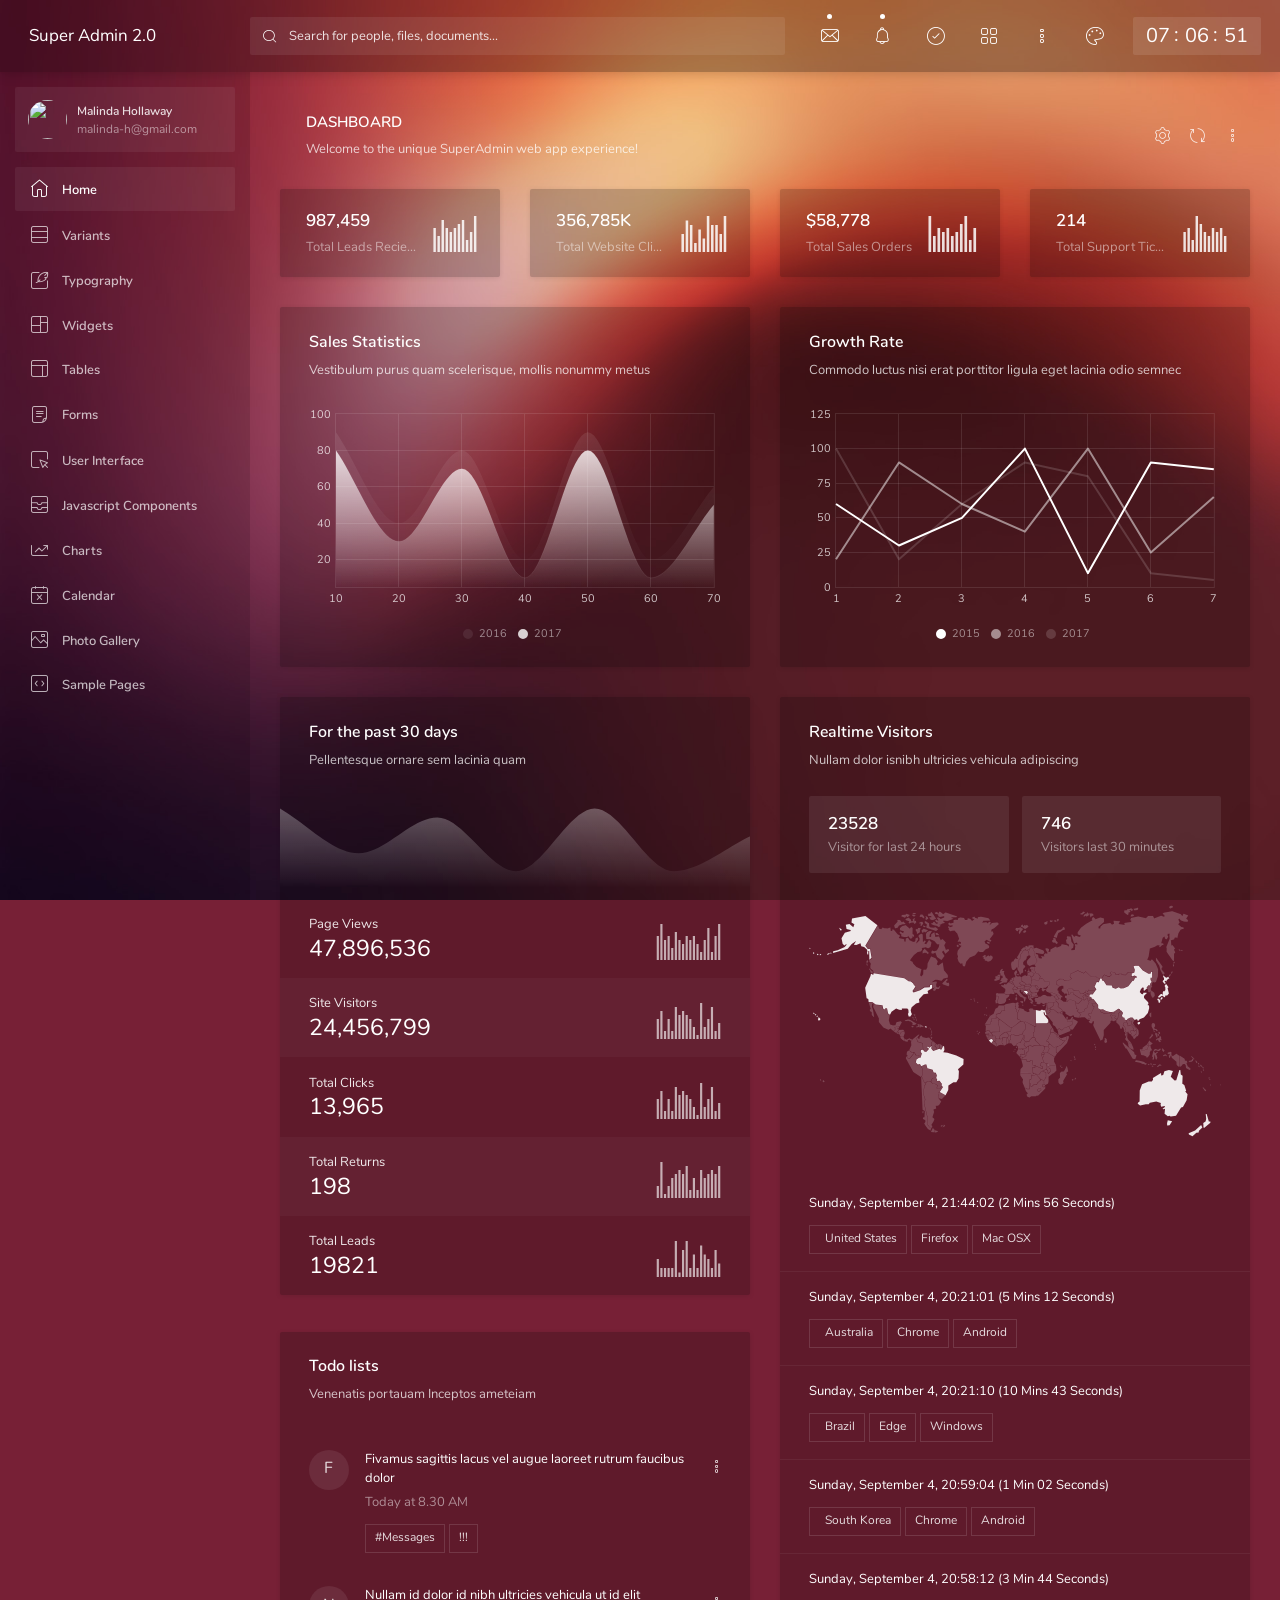
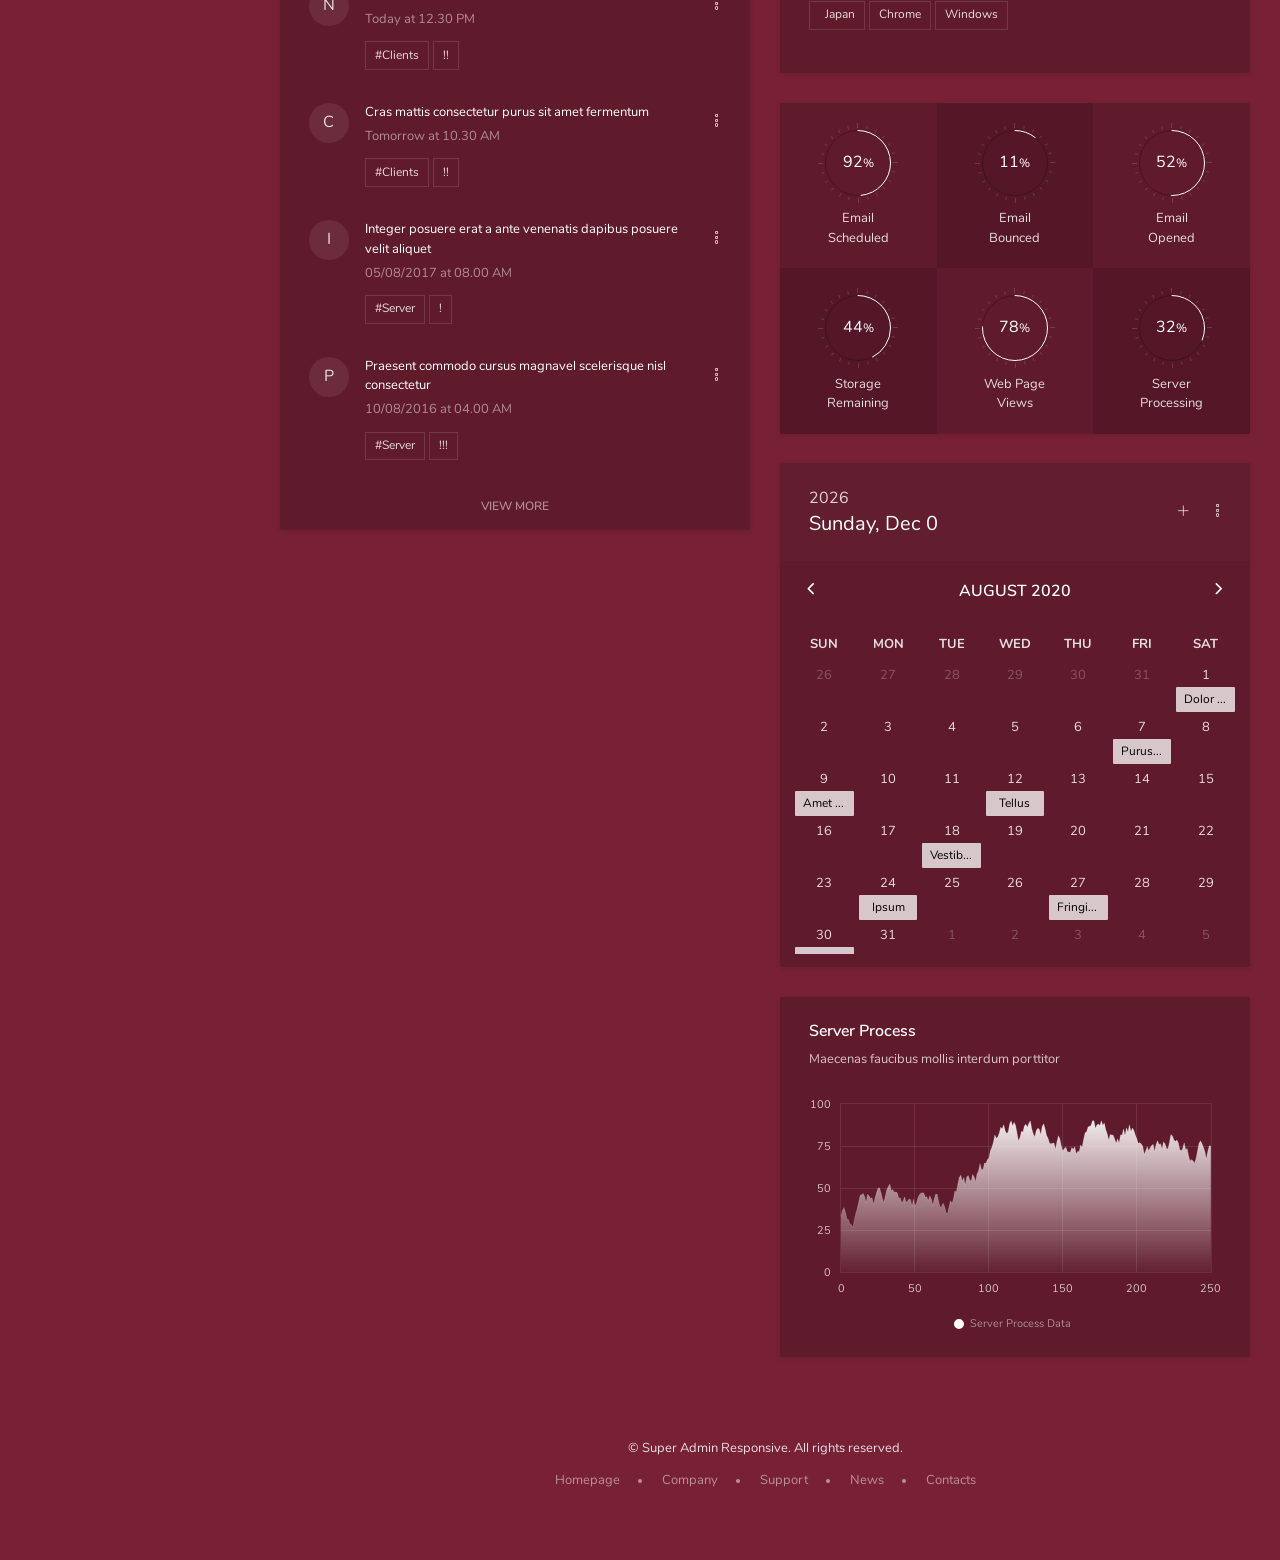
==== commit 8097ee73: "1" ====
--- a/index.html
+++ b/index.html
@@ -13,7 +13,7 @@
         <link rel="stylesheet" href="resources/vendors/fullcalendar/daygrid/main.min.css">
 
         <!-- App styles -->
-        <link rel="stylesheet" href="resources/css/app.min.css">
+        <link rel="stylesheet" href="resources/css/app.css">
     </head>
 
     <body data-sa-theme="1">
--- a/resources/css/app.css
+++ b/resources/css/app.css
@@ -0,0 +1,12393 @@
+@charset "UTF-8";
+@font-face {
+  font-family: 'Nunito';
+  src: url("../fonts/nunito/nunito-regular.woff2") format("woff2"), url("../fonts/nunito/nunito-regular.woff") format("woff");
+  font-weight: 400;
+  font-style: normal;
+  font-stretch: normal; }
+
+@font-face {
+  font-family: 'Nunito';
+  src: url("../fonts/nunito/nunito-semibold.woff2") format("woff2"), url("../fonts/nunito/nunito-semibold.woff") format("woff");
+  font-weight: 600;
+  font-style: normal;
+  font-stretch: normal;
+  unicode-range: U+0020-2212; }
+
+@font-face {
+  font-family: 'Nunito';
+  src: url("../fonts/nunito/nunito-bold.woff2") format("woff2"), url("../fonts/nunito/nunito-bold.woff") format("woff");
+  font-weight: 700;
+  font-style: normal;
+  font-stretch: normal;
+  unicode-range: U+0020-2212; }
+
+/*!
+ * Bootstrap v4.3.1 (https://getbootstrap.com/)
+ * Copyright 2011-2019 The Bootstrap Authors
+ * Copyright 2011-2019 Twitter, Inc.
+ * Licensed under MIT (https://github.com/twbs/bootstrap/blob/master/LICENSE)
+ */
+:root {
+  --blue: #007bff;
+  --indigo: #6610f2;
+  --purple: #6f42c1;
+  --pink: #e83e8c;
+  --red: #dc3545;
+  --orange: #fd7e14;
+  --yellow: #ffc107;
+  --green: #28a745;
+  --teal: #20c997;
+  --cyan: #17a2b8;
+  --white: #ffffff;
+  --gray: #6c757d;
+  --gray-dark: #343a40;
+  --primary: #007bff;
+  --secondary: #6c757d;
+  --success: #28a745;
+  --info: #17a2b8;
+  --warning: #ffc107;
+  --danger: #dc3545;
+  --light: #f8f9fa;
+  --dark: #343a40;
+  --breakpoint-xs: 0;
+  --breakpoint-sm: 576px;
+  --breakpoint-md: 768px;
+  --breakpoint-lg: 992px;
+  --breakpoint-xl: 1200px;
+  --font-family-sans-serif: "Nunito", sans-serif;
+  --font-family-monospace: SFMono-Regular, Menlo, Monaco, Consolas, "Liberation Mono", "Courier New", monospace; }
+
+*,
+*::before,
+*::after {
+  -webkit-box-sizing: border-box;
+          box-sizing: border-box; }
+
+html {
+  font-family: sans-serif;
+  line-height: 1.15;
+  -webkit-text-size-adjust: 100%;
+  -webkit-tap-highlight-color: rgba(0, 0, 0, 0); }
+
+article, aside, figcaption, figure, footer, header, hgroup, main, nav, section {
+  display: block; }
+
+body {
+  margin: 0;
+  font-family: "Nunito", sans-serif;
+  font-size: 1rem;
+  font-weight: 400;
+  line-height: 1.5;
+  color: rgba(255, 255, 255, 0.85);
+  text-align: left;
+  background-color: #ffffff; }
+
+[tabindex="-1"]:focus {
+  outline: 0 !important; }
+
+hr {
+  -webkit-box-sizing: content-box;
+          box-sizing: content-box;
+  height: 0;
+  overflow: visible; }
+
+h1, h2, h3, h4, h5, h6 {
+  margin-top: 0;
+  margin-bottom: 0.5rem; }
+
+p {
+  margin-top: 0;
+  margin-bottom: 1rem; }
+
+abbr[title],
+abbr[data-original-title] {
+  text-decoration: underline;
+  -webkit-text-decoration: underline dotted;
+          text-decoration: underline dotted;
+  cursor: help;
+  border-bottom: 0;
+  -webkit-text-decoration-skip-ink: none;
+          text-decoration-skip-ink: none; }
+
+address {
+  margin-bottom: 1rem;
+  font-style: normal;
+  line-height: inherit; }
+
+ol,
+ul,
+dl {
+  margin-top: 0;
+  margin-bottom: 1rem; }
+
+ol ol,
+ul ul,
+ol ul,
+ul ol {
+  margin-bottom: 0; }
+
+dt {
+  font-weight: 600; }
+
+dd {
+  margin-bottom: .5rem;
+  margin-left: 0; }
+
+blockquote {
+  margin: 0 0 1rem; }
+
+b,
+strong {
+  font-weight: bolder; }
+
+small {
+  font-size: 80%; }
+
+sub,
+sup {
+  position: relative;
+  font-size: 75%;
+  line-height: 0;
+  vertical-align: baseline; }
+
+sub {
+  bottom: -.25em; }
+
+sup {
+  top: -.5em; }
+
+a {
+  color: #a4d0ff;
+  text-decoration: none;
+  background-color: transparent; }
+  a:hover {
+    color: #58a8ff;
+    text-decoration: none; }
+
+a:not([href]):not([tabindex]) {
+  color: inherit;
+  text-decoration: none; }
+  a:not([href]):not([tabindex]):hover, a:not([href]):not([tabindex]):focus {
+    color: inherit;
+    text-decoration: none; }
+  a:not([href]):not([tabindex]):focus {
+    outline: 0; }
+
+pre,
+code,
+kbd,
+samp {
+  font-family: SFMono-Regular, Menlo, Monaco, Consolas, "Liberation Mono", "Courier New", monospace;
+  font-size: 1em; }
+
+pre {
+  margin-top: 0;
+  margin-bottom: 1rem;
+  overflow: auto; }
+
+figure {
+  margin: 0 0 1rem; }
+
+img {
+  vertical-align: middle;
+  border-style: none; }
+
+svg {
+  overflow: hidden;
+  vertical-align: middle; }
+
+table {
+  border-collapse: collapse; }
+
+caption {
+  padding-top: 1rem 1.5rem;
+  padding-bottom: 1rem 1.5rem;
+  color: rgba(255, 255, 255, 0.5);
+  text-align: left;
+  caption-side: bottom; }
+
+th {
+  text-align: inherit; }
+
+label {
+  display: inline-block;
+  margin-bottom: 0.5rem; }
+
+button {
+  border-radius: 0; }
+
+button:focus {
+  outline: 1px dotted;
+  outline: 5px auto -webkit-focus-ring-color; }
+
+input,
+button,
+select,
+optgroup,
+textarea {
+  margin: 0;
+  font-family: inherit;
+  font-size: inherit;
+  line-height: inherit; }
+
+button,
+input {
+  overflow: visible; }
+
+button,
+select {
+  text-transform: none; }
+
+select {
+  word-wrap: normal; }
+
+button,
+[type="button"],
+[type="reset"],
+[type="submit"] {
+  -webkit-appearance: button; }
+
+button:not(:disabled),
+[type="button"]:not(:disabled),
+[type="reset"]:not(:disabled),
+[type="submit"]:not(:disabled) {
+  cursor: pointer; }
+
+button::-moz-focus-inner,
+[type="button"]::-moz-focus-inner,
+[type="reset"]::-moz-focus-inner,
+[type="submit"]::-moz-focus-inner {
+  padding: 0;
+  border-style: none; }
+
+input[type="radio"],
+input[type="checkbox"] {
+  -webkit-box-sizing: border-box;
+          box-sizing: border-box;
+  padding: 0; }
+
+input[type="date"],
+input[type="time"],
+input[type="datetime-local"],
+input[type="month"] {
+  -webkit-appearance: listbox; }
+
+textarea {
+  overflow: auto;
+  resize: vertical; }
+
+fieldset {
+  min-width: 0;
+  padding: 0;
+  margin: 0;
+  border: 0; }
+
+legend {
+  display: block;
+  width: 100%;
+  max-width: 100%;
+  padding: 0;
+  margin-bottom: .5rem;
+  font-size: 1.5rem;
+  line-height: inherit;
+  color: inherit;
+  white-space: normal; }
+
+progress {
+  vertical-align: baseline; }
+
+[type="number"]::-webkit-inner-spin-button,
+[type="number"]::-webkit-outer-spin-button {
+  height: auto; }
+
+[type="search"] {
+  outline-offset: -2px;
+  -webkit-appearance: none; }
+
+[type="search"]::-webkit-search-decoration {
+  -webkit-appearance: none; }
+
+::-webkit-file-upload-button {
+  font: inherit;
+  -webkit-appearance: button; }
+
+output {
+  display: inline-block; }
+
+summary {
+  display: list-item;
+  cursor: pointer; }
+
+template {
+  display: none; }
+
+[hidden] {
+  display: none !important; }
+
+h1, h2, h3, h4, h5, h6,
+.h1, .h2, .h3, .h4, .h5, .h6 {
+  margin-bottom: 0.5rem;
+  font-weight: 600;
+  line-height: 1.2;
+  color: #ffffff; }
+
+h1, .h1 {
+  font-size: 2.5rem; }
+
+h2, .h2 {
+  font-size: 2rem; }
+
+h3, .h3 {
+  font-size: 1.75rem; }
+
+h4, .h4 {
+  font-size: 1.5rem; }
+
+h5, .h5 {
+  font-size: 1.25rem; }
+
+h6, .h6 {
+  font-size: 1rem; }
+
+.lead {
+  font-size: 1.25rem;
+  font-weight: 300; }
+
+.display-1 {
+  font-size: 6rem;
+  font-weight: 300;
+  line-height: 1.2; }
+
+.display-2 {
+  font-size: 5.5rem;
+  font-weight: 300;
+  line-height: 1.2; }
+
+.display-3 {
+  font-size: 4.5rem;
+  font-weight: 300;
+  line-height: 1.2; }
+
+.display-4 {
+  font-size: 3.5rem;
+  font-weight: 300;
+  line-height: 1.2; }
+
+hr {
+  margin-top: 1rem;
+  margin-bottom: 1rem;
+  border: 0;
+  border-top: 1px solid rgba(255, 255, 255, 0.125); }
+
+small,
+.small {
+  font-size: 80%;
+  font-weight: 400; }
+
+mark,
+.mark {
+  padding: 0.2em;
+  background-color: #fcf8e3; }
+
+.list-unstyled {
+  padding-left: 0;
+  list-style: none; }
+
+.list-inline {
+  padding-left: 0;
+  list-style: none; }
+
+.list-inline-item {
+  display: inline-block; }
+  .list-inline-item:not(:last-child) {
+    margin-right: 0.5rem; }
+
+.initialism {
+  font-size: 90%;
+  text-transform: uppercase; }
+
+.blockquote {
+  margin-bottom: 1rem;
+  font-size: 1.25rem; }
+
+.blockquote-footer {
+  display: block;
+  font-size: 80%;
+  color: rgba(255, 255, 255, 0.5); }
+  .blockquote-footer::before {
+    content: "\2014\00A0"; }
+
+.img-fluid {
+  max-width: 100%;
+  height: auto; }
+
+.img-thumbnail {
+  padding: 0.25rem;
+  background-color: #ffffff;
+  border: 1px solid #dee2e6;
+  border-radius: 2px;
+  max-width: 100%;
+  height: auto; }
+
+.figure {
+  display: inline-block; }
+
+.figure-img {
+  margin-bottom: 0.5rem;
+  line-height: 1; }
+
+.figure-caption {
+  font-size: 90%;
+  color: #6c757d; }
+
+code {
+  font-size: 87.5%;
+  color: #ffc107;
+  word-break: break-word; }
+  a > code {
+    color: inherit; }
+
+kbd {
+  padding: 0.2rem 0.4rem;
+  font-size: 87.5%;
+  color: #ffffff;
+  background-color: #212529;
+  border-radius: 2px; }
+  kbd kbd {
+    padding: 0;
+    font-size: 100%;
+    font-weight: 600; }
+
+pre {
+  display: block;
+  font-size: 87.5%;
+  color: #131313; }
+  pre code {
+    font-size: inherit;
+    color: inherit;
+    word-break: normal; }
+
+.pre-scrollable {
+  max-height: 340px;
+  overflow-y: scroll; }
+
+.container {
+  width: 100%;
+  padding-right: 15px;
+  padding-left: 15px;
+  margin-right: auto;
+  margin-left: auto; }
+  @media (min-width: 576px) {
+    .container {
+      max-width: 540px; } }
+  @media (min-width: 768px) {
+    .container {
+      max-width: 720px; } }
+  @media (min-width: 992px) {
+    .container {
+      max-width: 960px; } }
+  @media (min-width: 1200px) {
+    .container {
+      max-width: 1140px; } }
+
+.container-fluid {
+  width: 100%;
+  padding-right: 15px;
+  padding-left: 15px;
+  margin-right: auto;
+  margin-left: auto; }
+
+.row {
+  display: -webkit-box;
+  display: -ms-flexbox;
+  display: flex;
+  -ms-flex-wrap: wrap;
+      flex-wrap: wrap;
+  margin-right: -15px;
+  margin-left: -15px; }
+
+.no-gutters {
+  margin-right: 0;
+  margin-left: 0; }
+  .no-gutters > .col,
+  .no-gutters > [class*="col-"] {
+    padding-right: 0;
+    padding-left: 0; }
+
+.col-1, .col-2, .col-3, .col-4, .col-5, .col-6, .col-7, .col-8, .col-9, .col-10, .col-11, .col-12, .col,
+.col-auto, .col-sm-1, .col-sm-2, .col-sm-3, .col-sm-4, .col-sm-5, .col-sm-6, .col-sm-7, .col-sm-8, .col-sm-9, .col-sm-10, .col-sm-11, .col-sm-12, .col-sm,
+.col-sm-auto, .col-md-1, .col-md-2, .col-md-3, .col-md-4, .col-md-5, .col-md-6, .col-md-7, .col-md-8, .col-md-9, .col-md-10, .col-md-11, .col-md-12, .col-md,
+.col-md-auto, .col-lg-1, .col-lg-2, .col-lg-3, .col-lg-4, .col-lg-5, .col-lg-6, .col-lg-7, .col-lg-8, .col-lg-9, .col-lg-10, .col-lg-11, .col-lg-12, .col-lg,
+.col-lg-auto, .col-xl-1, .col-xl-2, .col-xl-3, .col-xl-4, .col-xl-5, .col-xl-6, .col-xl-7, .col-xl-8, .col-xl-9, .col-xl-10, .col-xl-11, .col-xl-12, .col-xl,
+.col-xl-auto {
+  position: relative;
+  width: 100%;
+  padding-right: 15px;
+  padding-left: 15px; }
+
+.col {
+  -ms-flex-preferred-size: 0;
+      flex-basis: 0;
+  -webkit-box-flex: 1;
+      -ms-flex-positive: 1;
+          flex-grow: 1;
+  max-width: 100%; }
+
+.col-auto {
+  -webkit-box-flex: 0;
+      -ms-flex: 0 0 auto;
+          flex: 0 0 auto;
+  width: auto;
+  max-width: 100%; }
+
+.col-1 {
+  -webkit-box-flex: 0;
+      -ms-flex: 0 0 8.33333%;
+          flex: 0 0 8.33333%;
+  max-width: 8.33333%; }
+
+.col-2 {
+  -webkit-box-flex: 0;
+      -ms-flex: 0 0 16.66667%;
+          flex: 0 0 16.66667%;
+  max-width: 16.66667%; }
+
+.col-3 {
+  -webkit-box-flex: 0;
+      -ms-flex: 0 0 25%;
+          flex: 0 0 25%;
+  max-width: 25%; }
+
+.col-4 {
+  -webkit-box-flex: 0;
+      -ms-flex: 0 0 33.33333%;
+          flex: 0 0 33.33333%;
+  max-width: 33.33333%; }
+
+.col-5 {
+  -webkit-box-flex: 0;
+      -ms-flex: 0 0 41.66667%;
+          flex: 0 0 41.66667%;
+  max-width: 41.66667%; }
+
+.col-6 {
+  -webkit-box-flex: 0;
+      -ms-flex: 0 0 50%;
+          flex: 0 0 50%;
+  max-width: 50%; }
+
+.col-7 {
+  -webkit-box-flex: 0;
+      -ms-flex: 0 0 58.33333%;
+          flex: 0 0 58.33333%;
+  max-width: 58.33333%; }
+
+.col-8 {
+  -webkit-box-flex: 0;
+      -ms-flex: 0 0 66.66667%;
+          flex: 0 0 66.66667%;
+  max-width: 66.66667%; }
+
+.col-9 {
+  -webkit-box-flex: 0;
+      -ms-flex: 0 0 75%;
+          flex: 0 0 75%;
+  max-width: 75%; }
+
+.col-10 {
+  -webkit-box-flex: 0;
+      -ms-flex: 0 0 83.33333%;
+          flex: 0 0 83.33333%;
+  max-width: 83.33333%; }
+
+.col-11 {
+  -webkit-box-flex: 0;
+      -ms-flex: 0 0 91.66667%;
+          flex: 0 0 91.66667%;
+  max-width: 91.66667%; }
+
+.col-12 {
+  -webkit-box-flex: 0;
+      -ms-flex: 0 0 100%;
+          flex: 0 0 100%;
+  max-width: 100%; }
+
+.order-first {
+  -webkit-box-ordinal-group: 0;
+      -ms-flex-order: -1;
+          order: -1; }
+
+.order-last {
+  -webkit-box-ordinal-group: 14;
+      -ms-flex-order: 13;
+          order: 13; }
+
+.order-0 {
+  -webkit-box-ordinal-group: 1;
+      -ms-flex-order: 0;
+          order: 0; }
+
+.order-1 {
+  -webkit-box-ordinal-group: 2;
+      -ms-flex-order: 1;
+          order: 1; }
+
+.order-2 {
+  -webkit-box-ordinal-group: 3;
+      -ms-flex-order: 2;
+          order: 2; }
+
+.order-3 {
+  -webkit-box-ordinal-group: 4;
+      -ms-flex-order: 3;
+          order: 3; }
+
+.order-4 {
+  -webkit-box-ordinal-group: 5;
+      -ms-flex-order: 4;
+          order: 4; }
+
+.order-5 {
+  -webkit-box-ordinal-group: 6;
+      -ms-flex-order: 5;
+          order: 5; }
+
+.order-6 {
+  -webkit-box-ordinal-group: 7;
+      -ms-flex-order: 6;
+          order: 6; }
+
+.order-7 {
+  -webkit-box-ordinal-group: 8;
+      -ms-flex-order: 7;
+          order: 7; }
+
+.order-8 {
+  -webkit-box-ordinal-group: 9;
+      -ms-flex-order: 8;
+          order: 8; }
+
+.order-9 {
+  -webkit-box-ordinal-group: 10;
+      -ms-flex-order: 9;
+          order: 9; }
+
+.order-10 {
+  -webkit-box-ordinal-group: 11;
+      -ms-flex-order: 10;
+          order: 10; }
+
+.order-11 {
+  -webkit-box-ordinal-group: 12;
+      -ms-flex-order: 11;
+          order: 11; }
+
+.order-12 {
+  -webkit-box-ordinal-group: 13;
+      -ms-flex-order: 12;
+          order: 12; }
+
+.offset-1 {
+  margin-left: 8.33333%; }
+
+.offset-2 {
+  margin-left: 16.66667%; }
+
+.offset-3 {
+  margin-left: 25%; }
+
+.offset-4 {
+  margin-left: 33.33333%; }
+
+.offset-5 {
+  margin-left: 41.66667%; }
+
+.offset-6 {
+  margin-left: 50%; }
+
+.offset-7 {
+  margin-left: 58.33333%; }
+
+.offset-8 {
+  margin-left: 66.66667%; }
+
+.offset-9 {
+  margin-left: 75%; }
+
+.offset-10 {
+  margin-left: 83.33333%; }
+
+.offset-11 {
+  margin-left: 91.66667%; }
+
+@media (min-width: 576px) {
+  .col-sm {
+    -ms-flex-preferred-size: 0;
+        flex-basis: 0;
+    -webkit-box-flex: 1;
+        -ms-flex-positive: 1;
+            flex-grow: 1;
+    max-width: 100%; }
+  .col-sm-auto {
+    -webkit-box-flex: 0;
+        -ms-flex: 0 0 auto;
+            flex: 0 0 auto;
+    width: auto;
+    max-width: 100%; }
+  .col-sm-1 {
+    -webkit-box-flex: 0;
+        -ms-flex: 0 0 8.33333%;
+            flex: 0 0 8.33333%;
+    max-width: 8.33333%; }
+  .col-sm-2 {
+    -webkit-box-flex: 0;
+        -ms-flex: 0 0 16.66667%;
+            flex: 0 0 16.66667%;
+    max-width: 16.66667%; }
+  .col-sm-3 {
+    -webkit-box-flex: 0;
+        -ms-flex: 0 0 25%;
+            flex: 0 0 25%;
+    max-width: 25%; }
+  .col-sm-4 {
+    -webkit-box-flex: 0;
+        -ms-flex: 0 0 33.33333%;
+            flex: 0 0 33.33333%;
+    max-width: 33.33333%; }
+  .col-sm-5 {
+    -webkit-box-flex: 0;
+        -ms-flex: 0 0 41.66667%;
+            flex: 0 0 41.66667%;
+    max-width: 41.66667%; }
+  .col-sm-6 {
+    -webkit-box-flex: 0;
+        -ms-flex: 0 0 50%;
+            flex: 0 0 50%;
+    max-width: 50%; }
+  .col-sm-7 {
+    -webkit-box-flex: 0;
+        -ms-flex: 0 0 58.33333%;
+            flex: 0 0 58.33333%;
+    max-width: 58.33333%; }
+  .col-sm-8 {
+    -webkit-box-flex: 0;
+        -ms-flex: 0 0 66.66667%;
+            flex: 0 0 66.66667%;
+    max-width: 66.66667%; }
+  .col-sm-9 {
+    -webkit-box-flex: 0;
+        -ms-flex: 0 0 75%;
+            flex: 0 0 75%;
+    max-width: 75%; }
+  .col-sm-10 {
+    -webkit-box-flex: 0;
+        -ms-flex: 0 0 83.33333%;
+            flex: 0 0 83.33333%;
+    max-width: 83.33333%; }
+  .col-sm-11 {
+    -webkit-box-flex: 0;
+        -ms-flex: 0 0 91.66667%;
+            flex: 0 0 91.66667%;
+    max-width: 91.66667%; }
+  .col-sm-12 {
+    -webkit-box-flex: 0;
+        -ms-flex: 0 0 100%;
+            flex: 0 0 100%;
+    max-width: 100%; }
+  .order-sm-first {
+    -webkit-box-ordinal-group: 0;
+        -ms-flex-order: -1;
+            order: -1; }
+  .order-sm-last {
+    -webkit-box-ordinal-group: 14;
+        -ms-flex-order: 13;
+            order: 13; }
+  .order-sm-0 {
+    -webkit-box-ordinal-group: 1;
+        -ms-flex-order: 0;
+            order: 0; }
+  .order-sm-1 {
+    -webkit-box-ordinal-group: 2;
+        -ms-flex-order: 1;
+            order: 1; }
+  .order-sm-2 {
+    -webkit-box-ordinal-group: 3;
+        -ms-flex-order: 2;
+            order: 2; }
+  .order-sm-3 {
+    -webkit-box-ordinal-group: 4;
+        -ms-flex-order: 3;
+            order: 3; }
+  .order-sm-4 {
+    -webkit-box-ordinal-group: 5;
+        -ms-flex-order: 4;
+            order: 4; }
+  .order-sm-5 {
+    -webkit-box-ordinal-group: 6;
+        -ms-flex-order: 5;
+            order: 5; }
+  .order-sm-6 {
+    -webkit-box-ordinal-group: 7;
+        -ms-flex-order: 6;
+            order: 6; }
+  .order-sm-7 {
+    -webkit-box-ordinal-group: 8;
+        -ms-flex-order: 7;
+            order: 7; }
+  .order-sm-8 {
+    -webkit-box-ordinal-group: 9;
+        -ms-flex-order: 8;
+            order: 8; }
+  .order-sm-9 {
+    -webkit-box-ordinal-group: 10;
+        -ms-flex-order: 9;
+            order: 9; }
+  .order-sm-10 {
+    -webkit-box-ordinal-group: 11;
+        -ms-flex-order: 10;
+            order: 10; }
+  .order-sm-11 {
+    -webkit-box-ordinal-group: 12;
+        -ms-flex-order: 11;
+            order: 11; }
+  .order-sm-12 {
+    -webkit-box-ordinal-group: 13;
+        -ms-flex-order: 12;
+            order: 12; }
+  .offset-sm-0 {
+    margin-left: 0; }
+  .offset-sm-1 {
+    margin-left: 8.33333%; }
+  .offset-sm-2 {
+    margin-left: 16.66667%; }
+  .offset-sm-3 {
+    margin-left: 25%; }
+  .offset-sm-4 {
+    margin-left: 33.33333%; }
+  .offset-sm-5 {
+    margin-left: 41.66667%; }
+  .offset-sm-6 {
+    margin-left: 50%; }
+  .offset-sm-7 {
+    margin-left: 58.33333%; }
+  .offset-sm-8 {
+    margin-left: 66.66667%; }
+  .offset-sm-9 {
+    margin-left: 75%; }
+  .offset-sm-10 {
+    margin-left: 83.33333%; }
+  .offset-sm-11 {
+    margin-left: 91.66667%; } }
+
+@media (min-width: 768px) {
+  .col-md {
+    -ms-flex-preferred-size: 0;
+        flex-basis: 0;
+    -webkit-box-flex: 1;
+        -ms-flex-positive: 1;
+            flex-grow: 1;
+    max-width: 100%; }
+  .col-md-auto {
+    -webkit-box-flex: 0;
+        -ms-flex: 0 0 auto;
+            flex: 0 0 auto;
+    width: auto;
+    max-width: 100%; }
+  .col-md-1 {
+    -webkit-box-flex: 0;
+        -ms-flex: 0 0 8.33333%;
+            flex: 0 0 8.33333%;
+    max-width: 8.33333%; }
+  .col-md-2 {
+    -webkit-box-flex: 0;
+        -ms-flex: 0 0 16.66667%;
+            flex: 0 0 16.66667%;
+    max-width: 16.66667%; }
+  .col-md-3 {
+    -webkit-box-flex: 0;
+        -ms-flex: 0 0 25%;
+            flex: 0 0 25%;
+    max-width: 25%; }
+  .col-md-4 {
+    -webkit-box-flex: 0;
+        -ms-flex: 0 0 33.33333%;
+            flex: 0 0 33.33333%;
+    max-width: 33.33333%; }
+  .col-md-5 {
+    -webkit-box-flex: 0;
+        -ms-flex: 0 0 41.66667%;
+            flex: 0 0 41.66667%;
+    max-width: 41.66667%; }
+  .col-md-6 {
+    -webkit-box-flex: 0;
+        -ms-flex: 0 0 50%;
+            flex: 0 0 50%;
+    max-width: 50%; }
+  .col-md-7 {
+    -webkit-box-flex: 0;
+        -ms-flex: 0 0 58.33333%;
+            flex: 0 0 58.33333%;
+    max-width: 58.33333%; }
+  .col-md-8 {
+    -webkit-box-flex: 0;
+        -ms-flex: 0 0 66.66667%;
+            flex: 0 0 66.66667%;
+    max-width: 66.66667%; }
+  .col-md-9 {
+    -webkit-box-flex: 0;
+        -ms-flex: 0 0 75%;
+            flex: 0 0 75%;
+    max-width: 75%; }
+  .col-md-10 {
+    -webkit-box-flex: 0;
+        -ms-flex: 0 0 83.33333%;
+            flex: 0 0 83.33333%;
+    max-width: 83.33333%; }
+  .col-md-11 {
+    -webkit-box-flex: 0;
+        -ms-flex: 0 0 91.66667%;
+            flex: 0 0 91.66667%;
+    max-width: 91.66667%; }
+  .col-md-12 {
+    -webkit-box-flex: 0;
+        -ms-flex: 0 0 100%;
+            flex: 0 0 100%;
+    max-width: 100%; }
+  .order-md-first {
+    -webkit-box-ordinal-group: 0;
+        -ms-flex-order: -1;
+            order: -1; }
+  .order-md-last {
+    -webkit-box-ordinal-group: 14;
+        -ms-flex-order: 13;
+            order: 13; }
+  .order-md-0 {
+    -webkit-box-ordinal-group: 1;
+        -ms-flex-order: 0;
+            order: 0; }
+  .order-md-1 {
+    -webkit-box-ordinal-group: 2;
+        -ms-flex-order: 1;
+            order: 1; }
+  .order-md-2 {
+    -webkit-box-ordinal-group: 3;
+        -ms-flex-order: 2;
+            order: 2; }
+  .order-md-3 {
+    -webkit-box-ordinal-group: 4;
+        -ms-flex-order: 3;
+            order: 3; }
+  .order-md-4 {
+    -webkit-box-ordinal-group: 5;
+        -ms-flex-order: 4;
+            order: 4; }
+  .order-md-5 {
+    -webkit-box-ordinal-group: 6;
+        -ms-flex-order: 5;
+            order: 5; }
+  .order-md-6 {
+    -webkit-box-ordinal-group: 7;
+        -ms-flex-order: 6;
+            order: 6; }
+  .order-md-7 {
+    -webkit-box-ordinal-group: 8;
+        -ms-flex-order: 7;
+            order: 7; }
+  .order-md-8 {
+    -webkit-box-ordinal-group: 9;
+        -ms-flex-order: 8;
+            order: 8; }
+  .order-md-9 {
+    -webkit-box-ordinal-group: 10;
+        -ms-flex-order: 9;
+            order: 9; }
+  .order-md-10 {
+    -webkit-box-ordinal-group: 11;
+        -ms-flex-order: 10;
+            order: 10; }
+  .order-md-11 {
+    -webkit-box-ordinal-group: 12;
+        -ms-flex-order: 11;
+            order: 11; }
+  .order-md-12 {
+    -webkit-box-ordinal-group: 13;
+        -ms-flex-order: 12;
+            order: 12; }
+  .offset-md-0 {
+    margin-left: 0; }
+  .offset-md-1 {
+    margin-left: 8.33333%; }
+  .offset-md-2 {
+    margin-left: 16.66667%; }
+  .offset-md-3 {
+    margin-left: 25%; }
+  .offset-md-4 {
+    margin-left: 33.33333%; }
+  .offset-md-5 {
+    margin-left: 41.66667%; }
+  .offset-md-6 {
+    margin-left: 50%; }
+  .offset-md-7 {
+    margin-left: 58.33333%; }
+  .offset-md-8 {
+    margin-left: 66.66667%; }
+  .offset-md-9 {
+    margin-left: 75%; }
+  .offset-md-10 {
+    margin-left: 83.33333%; }
+  .offset-md-11 {
+    margin-left: 91.66667%; } }
+
+@media (min-width: 992px) {
+  .col-lg {
+    -ms-flex-preferred-size: 0;
+        flex-basis: 0;
+    -webkit-box-flex: 1;
+        -ms-flex-positive: 1;
+            flex-grow: 1;
+    max-width: 100%; }
+  .col-lg-auto {
+    -webkit-box-flex: 0;
+        -ms-flex: 0 0 auto;
+            flex: 0 0 auto;
+    width: auto;
+    max-width: 100%; }
+  .col-lg-1 {
+    -webkit-box-flex: 0;
+        -ms-flex: 0 0 8.33333%;
+            flex: 0 0 8.33333%;
+    max-width: 8.33333%; }
+  .col-lg-2 {
+    -webkit-box-flex: 0;
+        -ms-flex: 0 0 16.66667%;
+            flex: 0 0 16.66667%;
+    max-width: 16.66667%; }
+  .col-lg-3 {
+    -webkit-box-flex: 0;
+        -ms-flex: 0 0 25%;
+            flex: 0 0 25%;
+    max-width: 25%; }
+  .col-lg-4 {
+    -webkit-box-flex: 0;
+        -ms-flex: 0 0 33.33333%;
+            flex: 0 0 33.33333%;
+    max-width: 33.33333%; }
+  .col-lg-5 {
+    -webkit-box-flex: 0;
+        -ms-flex: 0 0 41.66667%;
+            flex: 0 0 41.66667%;
+    max-width: 41.66667%; }
+  .col-lg-6 {
+    -webkit-box-flex: 0;
+        -ms-flex: 0 0 50%;
+            flex: 0 0 50%;
+    max-width: 50%; }
+  .col-lg-7 {
+    -webkit-box-flex: 0;
+        -ms-flex: 0 0 58.33333%;
+            flex: 0 0 58.33333%;
+    max-width: 58.33333%; }
+  .col-lg-8 {
+    -webkit-box-flex: 0;
+        -ms-flex: 0 0 66.66667%;
+            flex: 0 0 66.66667%;
+    max-width: 66.66667%; }
+  .col-lg-9 {
+    -webkit-box-flex: 0;
+        -ms-flex: 0 0 75%;
+            flex: 0 0 75%;
+    max-width: 75%; }
+  .col-lg-10 {
+    -webkit-box-flex: 0;
+        -ms-flex: 0 0 83.33333%;
+            flex: 0 0 83.33333%;
+    max-width: 83.33333%; }
+  .col-lg-11 {
+    -webkit-box-flex: 0;
+        -ms-flex: 0 0 91.66667%;
+            flex: 0 0 91.66667%;
+    max-width: 91.66667%; }
+  .col-lg-12 {
+    -webkit-box-flex: 0;
+        -ms-flex: 0 0 100%;
+            flex: 0 0 100%;
+    max-width: 100%; }
+  .order-lg-first {
+    -webkit-box-ordinal-group: 0;
+        -ms-flex-order: -1;
+            order: -1; }
+  .order-lg-last {
+    -webkit-box-ordinal-group: 14;
+        -ms-flex-order: 13;
+            order: 13; }
+  .order-lg-0 {
+    -webkit-box-ordinal-group: 1;
+        -ms-flex-order: 0;
+            order: 0; }
+  .order-lg-1 {
+    -webkit-box-ordinal-group: 2;
+        -ms-flex-order: 1;
+            order: 1; }
+  .order-lg-2 {
+    -webkit-box-ordinal-group: 3;
+        -ms-flex-order: 2;
+            order: 2; }
+  .order-lg-3 {
+    -webkit-box-ordinal-group: 4;
+        -ms-flex-order: 3;
+            order: 3; }
+  .order-lg-4 {
+    -webkit-box-ordinal-group: 5;
+        -ms-flex-order: 4;
+            order: 4; }
+  .order-lg-5 {
+    -webkit-box-ordinal-group: 6;
+        -ms-flex-order: 5;
+            order: 5; }
+  .order-lg-6 {
+    -webkit-box-ordinal-group: 7;
+        -ms-flex-order: 6;
+            order: 6; }
+  .order-lg-7 {
+    -webkit-box-ordinal-group: 8;
+        -ms-flex-order: 7;
+            order: 7; }
+  .order-lg-8 {
+    -webkit-box-ordinal-group: 9;
+        -ms-flex-order: 8;
+            order: 8; }
+  .order-lg-9 {
+    -webkit-box-ordinal-group: 10;
+        -ms-flex-order: 9;
+            order: 9; }
+  .order-lg-10 {
+    -webkit-box-ordinal-group: 11;
+        -ms-flex-order: 10;
+            order: 10; }
+  .order-lg-11 {
+    -webkit-box-ordinal-group: 12;
+        -ms-flex-order: 11;
+            order: 11; }
+  .order-lg-12 {
+    -webkit-box-ordinal-group: 13;
+        -ms-flex-order: 12;
+            order: 12; }
+  .offset-lg-0 {
+    margin-left: 0; }
+  .offset-lg-1 {
+    margin-left: 8.33333%; }
+  .offset-lg-2 {
+    margin-left: 16.66667%; }
+  .offset-lg-3 {
+    margin-left: 25%; }
+  .offset-lg-4 {
+    margin-left: 33.33333%; }
+  .offset-lg-5 {
+    margin-left: 41.66667%; }
+  .offset-lg-6 {
+    margin-left: 50%; }
+  .offset-lg-7 {
+    margin-left: 58.33333%; }
+  .offset-lg-8 {
+    margin-left: 66.66667%; }
+  .offset-lg-9 {
+    margin-left: 75%; }
+  .offset-lg-10 {
+    margin-left: 83.33333%; }
+  .offset-lg-11 {
+    margin-left: 91.66667%; } }
+
+@media (min-width: 1200px) {
+  .col-xl {
+    -ms-flex-preferred-size: 0;
+        flex-basis: 0;
+    -webkit-box-flex: 1;
+        -ms-flex-positive: 1;
+            flex-grow: 1;
+    max-width: 100%; }
+  .col-xl-auto {
+    -webkit-box-flex: 0;
+        -ms-flex: 0 0 auto;
+            flex: 0 0 auto;
+    width: auto;
+    max-width: 100%; }
+  .col-xl-1 {
+    -webkit-box-flex: 0;
+        -ms-flex: 0 0 8.33333%;
+            flex: 0 0 8.33333%;
+    max-width: 8.33333%; }
+  .col-xl-2 {
+    -webkit-box-flex: 0;
+        -ms-flex: 0 0 16.66667%;
+            flex: 0 0 16.66667%;
+    max-width: 16.66667%; }
+  .col-xl-3 {
+    -webkit-box-flex: 0;
+        -ms-flex: 0 0 25%;
+            flex: 0 0 25%;
+    max-width: 25%; }
+  .col-xl-4 {
+    -webkit-box-flex: 0;
+        -ms-flex: 0 0 33.33333%;
+            flex: 0 0 33.33333%;
+    max-width: 33.33333%; }
+  .col-xl-5 {
+    -webkit-box-flex: 0;
+        -ms-flex: 0 0 41.66667%;
+            flex: 0 0 41.66667%;
+    max-width: 41.66667%; }
+  .col-xl-6 {
+    -webkit-box-flex: 0;
+        -ms-flex: 0 0 50%;
+            flex: 0 0 50%;
+    max-width: 50%; }
+  .col-xl-7 {
+    -webkit-box-flex: 0;
+        -ms-flex: 0 0 58.33333%;
+            flex: 0 0 58.33333%;
+    max-width: 58.33333%; }
+  .col-xl-8 {
+    -webkit-box-flex: 0;
+        -ms-flex: 0 0 66.66667%;
+            flex: 0 0 66.66667%;
+    max-width: 66.66667%; }
+  .col-xl-9 {
+    -webkit-box-flex: 0;
+        -ms-flex: 0 0 75%;
+            flex: 0 0 75%;
+    max-width: 75%; }
+  .col-xl-10 {
+    -webkit-box-flex: 0;
+        -ms-flex: 0 0 83.33333%;
+            flex: 0 0 83.33333%;
+    max-width: 83.33333%; }
+  .col-xl-11 {
+    -webkit-box-flex: 0;
+        -ms-flex: 0 0 91.66667%;
+            flex: 0 0 91.66667%;
+    max-width: 91.66667%; }
+  .col-xl-12 {
+    -webkit-box-flex: 0;
+        -ms-flex: 0 0 100%;
+            flex: 0 0 100%;
+    max-width: 100%; }
+  .order-xl-first {
+    -webkit-box-ordinal-group: 0;
+        -ms-flex-order: -1;
+            order: -1; }
+  .order-xl-last {
+    -webkit-box-ordinal-group: 14;
+        -ms-flex-order: 13;
+            order: 13; }
+  .order-xl-0 {
+    -webkit-box-ordinal-group: 1;
+        -ms-flex-order: 0;
+            order: 0; }
+  .order-xl-1 {
+    -webkit-box-ordinal-group: 2;
+        -ms-flex-order: 1;
+            order: 1; }
+  .order-xl-2 {
+    -webkit-box-ordinal-group: 3;
+        -ms-flex-order: 2;
+            order: 2; }
+  .order-xl-3 {
+    -webkit-box-ordinal-group: 4;
+        -ms-flex-order: 3;
+            order: 3; }
+  .order-xl-4 {
+    -webkit-box-ordinal-group: 5;
+        -ms-flex-order: 4;
+            order: 4; }
+  .order-xl-5 {
+    -webkit-box-ordinal-group: 6;
+        -ms-flex-order: 5;
+            order: 5; }
+  .order-xl-6 {
+    -webkit-box-ordinal-group: 7;
+        -ms-flex-order: 6;
+            order: 6; }
+  .order-xl-7 {
+    -webkit-box-ordinal-group: 8;
+        -ms-flex-order: 7;
+            order: 7; }
+  .order-xl-8 {
+    -webkit-box-ordinal-group: 9;
+        -ms-flex-order: 8;
+            order: 8; }
+  .order-xl-9 {
+    -webkit-box-ordinal-group: 10;
+        -ms-flex-order: 9;
+            order: 9; }
+  .order-xl-10 {
+    -webkit-box-ordinal-group: 11;
+        -ms-flex-order: 10;
+            order: 10; }
+  .order-xl-11 {
+    -webkit-box-ordinal-group: 12;
+        -ms-flex-order: 11;
+            order: 11; }
+  .order-xl-12 {
+    -webkit-box-ordinal-group: 13;
+        -ms-flex-order: 12;
+            order: 12; }
+  .offset-xl-0 {
+    margin-left: 0; }
+  .offset-xl-1 {
+    margin-left: 8.33333%; }
+  .offset-xl-2 {
+    margin-left: 16.66667%; }
+  .offset-xl-3 {
+    margin-left: 25%; }
+  .offset-xl-4 {
+    margin-left: 33.33333%; }
+  .offset-xl-5 {
+    margin-left: 41.66667%; }
+  .offset-xl-6 {
+    margin-left: 50%; }
+  .offset-xl-7 {
+    margin-left: 58.33333%; }
+  .offset-xl-8 {
+    margin-left: 66.66667%; }
+  .offset-xl-9 {
+    margin-left: 75%; }
+  .offset-xl-10 {
+    margin-left: 83.33333%; }
+  .offset-xl-11 {
+    margin-left: 91.66667%; } }
+
+.table {
+  width: 100%;
+  margin-bottom: 1rem;
+  color: rgba(255, 255, 255, 0.85); }
+  .table th,
+  .table td {
+    padding: 1rem 1.5rem;
+    vertical-align: top;
+    border-top: 1px solid rgba(255, 255, 255, 0.125); }
+  .table thead th {
+    vertical-align: bottom;
+    border-bottom: 2px solid rgba(255, 255, 255, 0.125); }
+  .table tbody + tbody {
+    border-top: 2px solid rgba(255, 255, 255, 0.125); }
+
+.table-sm th,
+.table-sm td {
+  padding: 0.75rem 1rem; }
+
+.table-bordered {
+  border: 1px solid rgba(255, 255, 255, 0.125); }
+  .table-bordered th,
+  .table-bordered td {
+    border: 1px solid rgba(255, 255, 255, 0.125); }
+  .table-bordered thead th,
+  .table-bordered thead td {
+    border-bottom-width: 2px; }
+
+.table-borderless th,
+.table-borderless td,
+.table-borderless thead th,
+.table-borderless tbody + tbody {
+  border: 0; }
+
+.table-striped tbody tr:nth-of-type(odd) {
+  background-color: rgba(255, 255, 255, 0.04); }
+
+.table-hover tbody tr:hover {
+  color: rgba(255, 255, 255, 0.85);
+  background-color: rgba(255, 255, 255, 0.04); }
+
+.table-primary,
+.table-primary > th,
+.table-primary > td {
+  background-color: #b8daff; }
+
+.table-primary th,
+.table-primary td,
+.table-primary thead th,
+.table-primary tbody + tbody {
+  border-color: #7abaff; }
+
+.table-hover .table-primary:hover {
+  background-color: #9fcdff; }
+  .table-hover .table-primary:hover > td,
+  .table-hover .table-primary:hover > th {
+    background-color: #9fcdff; }
+
+.table-secondary,
+.table-secondary > th,
+.table-secondary > td {
+  background-color: #d6d8db; }
+
+.table-secondary th,
+.table-secondary td,
+.table-secondary thead th,
+.table-secondary tbody + tbody {
+  border-color: #b3b7bb; }
+
+.table-hover .table-secondary:hover {
+  background-color: #c8cbcf; }
+  .table-hover .table-secondary:hover > td,
+  .table-hover .table-secondary:hover > th {
+    background-color: #c8cbcf; }
+
+.table-success,
+.table-success > th,
+.table-success > td {
+  background-color: #c3e6cb; }
+
+.table-success th,
+.table-success td,
+.table-success thead th,
+.table-success tbody + tbody {
+  border-color: #8fd19e; }
+
+.table-hover .table-success:hover {
+  background-color: #b1dfbb; }
+  .table-hover .table-success:hover > td,
+  .table-hover .table-success:hover > th {
+    background-color: #b1dfbb; }
+
+.table-info,
+.table-info > th,
+.table-info > td {
+  background-color: #bee5eb; }
+
+.table-info th,
+.table-info td,
+.table-info thead th,
+.table-info tbody + tbody {
+  border-color: #86cfda; }
+
+.table-hover .table-info:hover {
+  background-color: #abdde5; }
+  .table-hover .table-info:hover > td,
+  .table-hover .table-info:hover > th {
+    background-color: #abdde5; }
+
+.table-warning,
+.table-warning > th,
+.table-warning > td {
+  background-color: #ffeeba; }
+
+.table-warning th,
+.table-warning td,
+.table-warning thead th,
+.table-warning tbody + tbody {
+  border-color: #ffdf7e; }
+
+.table-hover .table-warning:hover {
+  background-color: #ffe8a1; }
+  .table-hover .table-warning:hover > td,
+  .table-hover .table-warning:hover > th {
+    background-color: #ffe8a1; }
+
+.table-danger,
+.table-danger > th,
+.table-danger > td {
+  background-color: #f5c6cb; }
+
+.table-danger th,
+.table-danger td,
+.table-danger thead th,
+.table-danger tbody + tbody {
+  border-color: #ed969e; }
+
+.table-hover .table-danger:hover {
+  background-color: #f1b0b7; }
+  .table-hover .table-danger:hover > td,
+  .table-hover .table-danger:hover > th {
+    background-color: #f1b0b7; }
+
+.table-light,
+.table-light > th,
+.table-light > td {
+  background-color: #fdfdfe; }
+
+.table-light th,
+.table-light td,
+.table-light thead th,
+.table-light tbody + tbody {
+  border-color: #fbfcfc; }
+
+.table-hover .table-light:hover {
+  background-color: #ececf6; }
+  .table-hover .table-light:hover > td,
+  .table-hover .table-light:hover > th {
+    background-color: #ececf6; }
+
+.table-dark,
+.table-dark > th,
+.table-dark > td {
+  background-color: #c6c8ca; }
+
+.table-dark th,
+.table-dark td,
+.table-dark thead th,
+.table-dark tbody + tbody {
+  border-color: #95999c; }
+
+.table-hover .table-dark:hover {
+  background-color: #b9bbbe; }
+  .table-hover .table-dark:hover > td,
+  .table-hover .table-dark:hover > th {
+    background-color: #b9bbbe; }
+
+.table-active,
+.table-active > th,
+.table-active > td {
+  background-color: rgba(255, 255, 255, 0.04); }
+
+.table-hover .table-active:hover {
+  background-color: rgba(242, 242, 242, 0.04); }
+  .table-hover .table-active:hover > td,
+  .table-hover .table-active:hover > th {
+    background-color: rgba(242, 242, 242, 0.04); }
+
+.table .thead-dark th {
+  color: #ffffff;
+  background-color: rgba(0, 0, 0, 0.2);
+  border-color: rgba(255, 255, 255, 0.06); }
+
+.table .thead-light th {
+  color: rgba(255, 255, 255, 0.85);
+  background-color: rgba(255, 255, 255, 0.125);
+  border-color: rgba(255, 255, 255, 0.125); }
+
+.table-dark {
+  color: #ffffff;
+  background-color: rgba(0, 0, 0, 0.2); }
+  .table-dark th,
+  .table-dark td,
+  .table-dark thead th {
+    border-color: rgba(255, 255, 255, 0.06); }
+  .table-dark.table-bordered {
+    border: 0; }
+  .table-dark.table-striped tbody tr:nth-of-type(odd) {
+    background-color: rgba(255, 255, 255, 0.05); }
+  .table-dark.table-hover tbody tr:hover {
+    color: #ffffff;
+    background-color: rgba(255, 255, 255, 0.075); }
+
+@media (max-width: 575.98px) {
+  .table-responsive-sm {
+    display: block;
+    width: 100%;
+    overflow-x: auto;
+    -webkit-overflow-scrolling: touch; }
+    .table-responsive-sm > .table-bordered {
+      border: 0; } }
+
+@media (max-width: 767.98px) {
+  .table-responsive-md {
+    display: block;
+    width: 100%;
+    overflow-x: auto;
+    -webkit-overflow-scrolling: touch; }
+    .table-responsive-md > .table-bordered {
+      border: 0; } }
+
+@media (max-width: 991.98px) {
+  .table-responsive-lg {
+    display: block;
+    width: 100%;
+    overflow-x: auto;
+    -webkit-overflow-scrolling: touch; }
+    .table-responsive-lg > .table-bordered {
+      border: 0; } }
+
+@media (max-width: 1199.98px) {
+  .table-responsive-xl {
+    display: block;
+    width: 100%;
+    overflow-x: auto;
+    -webkit-overflow-scrolling: touch; }
+    .table-responsive-xl > .table-bordered {
+      border: 0; } }
+
+.table-responsive {
+  display: block;
+  width: 100%;
+  overflow-x: auto;
+  -webkit-overflow-scrolling: touch; }
+  .table-responsive > .table-bordered {
+    border: 0; }
+
+.form-control {
+  display: block;
+  width: 100%;
+  height: calc(1.5em + 1.2rem + 2px);
+  padding: 0.6rem 1rem;
+  font-size: 1rem;
+  font-weight: 400;
+  line-height: 1.5;
+  color: rgba(255, 255, 255, 0.85);
+  background-color: transparent;
+  background-clip: padding-box;
+  border: 1px solid rgba(255, 255, 255, 0.2);
+  border-radius: 0;
+  -webkit-transition: border-color 0.15s ease-in-out, -webkit-box-shadow 0.15s ease-in-out;
+  transition: border-color 0.15s ease-in-out, -webkit-box-shadow 0.15s ease-in-out;
+  transition: border-color 0.15s ease-in-out, box-shadow 0.15s ease-in-out;
+  transition: border-color 0.15s ease-in-out, box-shadow 0.15s ease-in-out, -webkit-box-shadow 0.15s ease-in-out; }
+  @media (prefers-reduced-motion: reduce) {
+    .form-control {
+      -webkit-transition: none;
+      transition: none; } }
+  .form-control::-ms-expand {
+    background-color: transparent;
+    border: 0; }
+  .form-control:focus {
+    color: rgba(255, 255, 255, 0.85);
+    background-color: transparent;
+    border-color: rgba(255, 255, 255, 0.5);
+    outline: 0;
+    -webkit-box-shadow: 0 0 5px rgba(255, 255, 255, 0.15);
+            box-shadow: 0 0 5px rgba(255, 255, 255, 0.15); }
+  .form-control::-webkit-input-placeholder {
+    color: rgba(255, 255, 255, 0.5);
+    opacity: 1; }
+  .form-control::-moz-placeholder {
+    color: rgba(255, 255, 255, 0.5);
+    opacity: 1; }
+  .form-control:-ms-input-placeholder {
+    color: rgba(255, 255, 255, 0.5);
+    opacity: 1; }
+  .form-control::-ms-input-placeholder {
+    color: rgba(255, 255, 255, 0.5);
+    opacity: 1; }
+  .form-control::placeholder {
+    color: rgba(255, 255, 255, 0.5);
+    opacity: 1; }
+  .form-control:disabled, .form-control[readonly] {
+    background-color: transparent;
+    opacity: 1; }
+
+select.form-control:focus::-ms-value {
+  color: rgba(255, 255, 255, 0.85);
+  background-color: transparent; }
+
+.form-control-file,
+.form-control-range {
+  display: block;
+  width: 100%; }
+
+.col-form-label {
+  padding-top: calc(0.6rem + 1px);
+  padding-bottom: calc(0.6rem + 1px);
+  margin-bottom: 0;
+  font-size: inherit;
+  line-height: 1.5; }
+
+.col-form-label-lg {
+  padding-top: calc(0.5rem + 1px);
+  padding-bottom: calc(0.5rem + 1px);
+  font-size: 1.25rem;
+  line-height: 1.5; }
+
+.col-form-label-sm {
+  padding-top: calc(0.25rem + 1px);
+  padding-bottom: calc(0.25rem + 1px);
+  font-size: 0.875rem;
+  line-height: 1.5; }
+
+.form-control-plaintext {
+  display: block;
+  width: 100%;
+  padding-top: 0.6rem;
+  padding-bottom: 0.6rem;
+  margin-bottom: 0;
+  line-height: 1.5;
+  color: rgba(255, 255, 255, 0.85);
+  background-color: transparent;
+  border: solid transparent;
+  border-width: 1px 0; }
+  .form-control-plaintext.form-control-sm, .form-control-plaintext.form-control-lg {
+    padding-right: 0;
+    padding-left: 0; }
+
+.form-control-sm {
+  height: calc(1.5em + 0.5rem + 2px);
+  padding: 0.25rem 0.55rem;
+  font-size: 0.875rem;
+  line-height: 1.5;
+  border-radius: 0; }
+
+.form-control-lg {
+  height: calc(1.5em + 1rem + 2px);
+  padding: 0.5rem 1rem;
+  font-size: 1.25rem;
+  line-height: 1.5;
+  border-radius: 0; }
+
+select.form-control[size], select.form-control[multiple] {
+  height: auto; }
+
+textarea.form-control {
+  height: auto; }
+
+.form-group {
+  margin-bottom: 2rem; }
+
+.form-text {
+  display: block;
+  margin-top: 0.25rem; }
+
+.form-row {
+  display: -webkit-box;
+  display: -ms-flexbox;
+  display: flex;
+  -ms-flex-wrap: wrap;
+      flex-wrap: wrap;
+  margin-right: -5px;
+  margin-left: -5px; }
+  .form-row > .col,
+  .form-row > [class*="col-"] {
+    padding-right: 5px;
+    padding-left: 5px; }
+
+.form-check {
+  position: relative;
+  display: block;
+  padding-left: 1.25rem; }
+
+.form-check-input {
+  position: absolute;
+  margin-top: 0.3rem;
+  margin-left: -1.25rem; }
+  .form-check-input:disabled ~ .form-check-label {
+    color: rgba(255, 255, 255, 0.5); }
+
+.form-check-label {
+  margin-bottom: 0; }
+
+.form-check-inline {
+  display: -webkit-inline-box;
+  display: -ms-inline-flexbox;
+  display: inline-flex;
+  -webkit-box-align: center;
+      -ms-flex-align: center;
+          align-items: center;
+  padding-left: 0;
+  margin-right: 0.75rem; }
+  .form-check-inline .form-check-input {
+    position: static;
+    margin-top: 0;
+    margin-right: 0.3125rem;
+    margin-left: 0; }
+
+.valid-feedback {
+  display: none;
+  width: 100%;
+  margin-top: 0.25rem;
+  font-size: 0.9rem;
+  color: #28a745; }
+
+.valid-tooltip {
+  position: absolute;
+  top: 100%;
+  z-index: 5;
+  display: none;
+  max-width: 100%;
+  padding: 0.7rem 1.1rem;
+  margin-top: .1rem;
+  font-size: 0.875rem;
+  line-height: 1.5;
+  color: #ffffff;
+  background-color: #28a745;
+  border-radius: 2px; }
+
+.was-validated .form-control:valid, .form-control.is-valid {
+  border-color: #28a745;
+  padding-right: calc(1.5em + 1.2rem);
+  background-image: url(../img/forms/form-validation-valid.svg);
+  background-repeat: no-repeat;
+  background-position: center right calc(0.375em + 0.3rem);
+  background-size: calc(0.75em + 0.6rem) calc(0.75em + 0.6rem); }
+  .was-validated .form-control:valid:focus, .form-control.is-valid:focus {
+    border-color: #28a745;
+    -webkit-box-shadow: 0 0 0 0.2rem rgba(40, 167, 69, 0.25);
+            box-shadow: 0 0 0 0.2rem rgba(40, 167, 69, 0.25); }
+  .was-validated .form-control:valid ~ .valid-feedback,
+  .was-validated .form-control:valid ~ .valid-tooltip, .form-control.is-valid ~ .valid-feedback,
+  .form-control.is-valid ~ .valid-tooltip {
+    display: block; }
+
+.was-validated textarea.form-control:valid, textarea.form-control.is-valid {
+  padding-right: calc(1.5em + 1.2rem);
+  background-position: top calc(0.375em + 0.3rem) right calc(0.375em + 0.3rem); }
+
+.was-validated .custom-select:valid, .custom-select.is-valid {
+  border-color: #28a745;
+  padding-right: calc((1em + 1.2rem) * 3 / 4 + 2rem);
+  background: transparent url(../img/forms/select-caret.svg) no-repeat bottom 5px right 5px, url(../img/forms/form-validation-valid.svg) transparent no-repeat center right 2rem/calc(0.75em + 0.6rem) calc(0.75em + 0.6rem); }
+  .was-validated .custom-select:valid:focus, .custom-select.is-valid:focus {
+    border-color: #28a745;
+    -webkit-box-shadow: 0 0 0 0.2rem rgba(40, 167, 69, 0.25);
+            box-shadow: 0 0 0 0.2rem rgba(40, 167, 69, 0.25); }
+  .was-validated .custom-select:valid ~ .valid-feedback,
+  .was-validated .custom-select:valid ~ .valid-tooltip, .custom-select.is-valid ~ .valid-feedback,
+  .custom-select.is-valid ~ .valid-tooltip {
+    display: block; }
+
+.was-validated .form-control-file:valid ~ .valid-feedback,
+.was-validated .form-control-file:valid ~ .valid-tooltip, .form-control-file.is-valid ~ .valid-feedback,
+.form-control-file.is-valid ~ .valid-tooltip {
+  display: block; }
+
+.was-validated .form-check-input:valid ~ .form-check-label, .form-check-input.is-valid ~ .form-check-label {
+  color: #28a745; }
+
+.was-validated .form-check-input:valid ~ .valid-feedback,
+.was-validated .form-check-input:valid ~ .valid-tooltip, .form-check-input.is-valid ~ .valid-feedback,
+.form-check-input.is-valid ~ .valid-tooltip {
+  display: block; }
+
+.was-validated .custom-control-input:valid ~ .custom-control-label, .custom-control-input.is-valid ~ .custom-control-label {
+  color: #28a745; }
+  .was-validated .custom-control-input:valid ~ .custom-control-label::before, .custom-control-input.is-valid ~ .custom-control-label::before {
+    border-color: #28a745; }
+
+.was-validated .custom-control-input:valid ~ .valid-feedback,
+.was-validated .custom-control-input:valid ~ .valid-tooltip, .custom-control-input.is-valid ~ .valid-feedback,
+.custom-control-input.is-valid ~ .valid-tooltip {
+  display: block; }
+
+.was-validated .custom-control-input:valid:checked ~ .custom-control-label::before, .custom-control-input.is-valid:checked ~ .custom-control-label::before {
+  border-color: #34ce57;
+  background-color: #34ce57; }
+
+.was-validated .custom-control-input:valid:focus ~ .custom-control-label::before, .custom-control-input.is-valid:focus ~ .custom-control-label::before {
+  -webkit-box-shadow: 0 0 0 0.2rem rgba(40, 167, 69, 0.25);
+          box-shadow: 0 0 0 0.2rem rgba(40, 167, 69, 0.25); }
+
+.was-validated .custom-control-input:valid:focus:not(:checked) ~ .custom-control-label::before, .custom-control-input.is-valid:focus:not(:checked) ~ .custom-control-label::before {
+  border-color: #28a745; }
+
+.was-validated .custom-file-input:valid ~ .custom-file-label, .custom-file-input.is-valid ~ .custom-file-label {
+  border-color: #28a745; }
+
+.was-validated .custom-file-input:valid ~ .valid-feedback,
+.was-validated .custom-file-input:valid ~ .valid-tooltip, .custom-file-input.is-valid ~ .valid-feedback,
+.custom-file-input.is-valid ~ .valid-tooltip {
+  display: block; }
+
+.was-validated .custom-file-input:valid:focus ~ .custom-file-label, .custom-file-input.is-valid:focus ~ .custom-file-label {
+  border-color: #28a745;
+  -webkit-box-shadow: 0 0 0 0.2rem rgba(40, 167, 69, 0.25);
+          box-shadow: 0 0 0 0.2rem rgba(40, 167, 69, 0.25); }
+
+.invalid-feedback {
+  display: none;
+  width: 100%;
+  margin-top: 0.25rem;
+  font-size: 0.9rem;
+  color: #dc3545; }
+
+.invalid-tooltip {
+  position: absolute;
+  top: 100%;
+  z-index: 5;
+  display: none;
+  max-width: 100%;
+  padding: 0.7rem 1.1rem;
+  margin-top: .1rem;
+  font-size: 0.875rem;
+  line-height: 1.5;
+  color: #ffffff;
+  background-color: #dc3545;
+  border-radius: 2px; }
+
+.was-validated .form-control:invalid, .form-control.is-invalid {
+  border-color: #dc3545;
+  padding-right: calc(1.5em + 1.2rem);
+  background-image: url(../img/forms/form-validation-invalid.svg);
+  background-repeat: no-repeat;
+  background-position: center right calc(0.375em + 0.3rem);
+  background-size: calc(0.75em + 0.6rem) calc(0.75em + 0.6rem); }
+  .was-validated .form-control:invalid:focus, .form-control.is-invalid:focus {
+    border-color: #dc3545;
+    -webkit-box-shadow: 0 0 0 0.2rem rgba(220, 53, 69, 0.25);
+            box-shadow: 0 0 0 0.2rem rgba(220, 53, 69, 0.25); }
+  .was-validated .form-control:invalid ~ .invalid-feedback,
+  .was-validated .form-control:invalid ~ .invalid-tooltip, .form-control.is-invalid ~ .invalid-feedback,
+  .form-control.is-invalid ~ .invalid-tooltip {
+    display: block; }
+
+.was-validated textarea.form-control:invalid, textarea.form-control.is-invalid {
+  padding-right: calc(1.5em + 1.2rem);
+  background-position: top calc(0.375em + 0.3rem) right calc(0.375em + 0.3rem); }
+
+.was-validated .custom-select:invalid, .custom-select.is-invalid {
+  border-color: #dc3545;
+  padding-right: calc((1em + 1.2rem) * 3 / 4 + 2rem);
+  background: transparent url(../img/forms/select-caret.svg) no-repeat bottom 5px right 5px, url(../img/forms/form-validation-invalid.svg) transparent no-repeat center right 2rem/calc(0.75em + 0.6rem) calc(0.75em + 0.6rem); }
+  .was-validated .custom-select:invalid:focus, .custom-select.is-invalid:focus {
+    border-color: #dc3545;
+    -webkit-box-shadow: 0 0 0 0.2rem rgba(220, 53, 69, 0.25);
+            box-shadow: 0 0 0 0.2rem rgba(220, 53, 69, 0.25); }
+  .was-validated .custom-select:invalid ~ .invalid-feedback,
+  .was-validated .custom-select:invalid ~ .invalid-tooltip, .custom-select.is-invalid ~ .invalid-feedback,
+  .custom-select.is-invalid ~ .invalid-tooltip {
+    display: block; }
+
+.was-validated .form-control-file:invalid ~ .invalid-feedback,
+.was-validated .form-control-file:invalid ~ .invalid-tooltip, .form-control-file.is-invalid ~ .invalid-feedback,
+.form-control-file.is-invalid ~ .invalid-tooltip {
+  display: block; }
+
+.was-validated .form-check-input:invalid ~ .form-check-label, .form-check-input.is-invalid ~ .form-check-label {
+  color: #dc3545; }
+
+.was-validated .form-check-input:invalid ~ .invalid-feedback,
+.was-validated .form-check-input:invalid ~ .invalid-tooltip, .form-check-input.is-invalid ~ .invalid-feedback,
+.form-check-input.is-invalid ~ .invalid-tooltip {
+  display: block; }
+
+.was-validated .custom-control-input:invalid ~ .custom-control-label, .custom-control-input.is-invalid ~ .custom-control-label {
+  color: #dc3545; }
+  .was-validated .custom-control-input:invalid ~ .custom-control-label::before, .custom-control-input.is-invalid ~ .custom-control-label::before {
+    border-color: #dc3545; }
+
+.was-validated .custom-control-input:invalid ~ .invalid-feedback,
+.was-validated .custom-control-input:invalid ~ .invalid-tooltip, .custom-control-input.is-invalid ~ .invalid-feedback,
+.custom-control-input.is-invalid ~ .invalid-tooltip {
+  display: block; }
+
+.was-validated .custom-control-input:invalid:checked ~ .custom-control-label::before, .custom-control-input.is-invalid:checked ~ .custom-control-label::before {
+  border-color: #e4606d;
+  background-color: #e4606d; }
+
+.was-validated .custom-control-input:invalid:focus ~ .custom-control-label::before, .custom-control-input.is-invalid:focus ~ .custom-control-label::before {
+  -webkit-box-shadow: 0 0 0 0.2rem rgba(220, 53, 69, 0.25);
+          box-shadow: 0 0 0 0.2rem rgba(220, 53, 69, 0.25); }
+
+.was-validated .custom-control-input:invalid:focus:not(:checked) ~ .custom-control-label::before, .custom-control-input.is-invalid:focus:not(:checked) ~ .custom-control-label::before {
+  border-color: #dc3545; }
+
+.was-validated .custom-file-input:invalid ~ .custom-file-label, .custom-file-input.is-invalid ~ .custom-file-label {
+  border-color: #dc3545; }
+
+.was-validated .custom-file-input:invalid ~ .invalid-feedback,
+.was-validated .custom-file-input:invalid ~ .invalid-tooltip, .custom-file-input.is-invalid ~ .invalid-feedback,
+.custom-file-input.is-invalid ~ .invalid-tooltip {
+  display: block; }
+
+.was-validated .custom-file-input:invalid:focus ~ .custom-file-label, .custom-file-input.is-invalid:focus ~ .custom-file-label {
+  border-color: #dc3545;
+  -webkit-box-shadow: 0 0 0 0.2rem rgba(220, 53, 69, 0.25);
+          box-shadow: 0 0 0 0.2rem rgba(220, 53, 69, 0.25); }
+
+.form-inline {
+  display: -webkit-box;
+  display: -ms-flexbox;
+  display: flex;
+  -webkit-box-orient: horizontal;
+  -webkit-box-direction: normal;
+      -ms-flex-flow: row wrap;
+          flex-flow: row wrap;
+  -webkit-box-align: center;
+      -ms-flex-align: center;
+          align-items: center; }
+  .form-inline .form-check {
+    width: 100%; }
+  @media (min-width: 576px) {
+    .form-inline label {
+      display: -webkit-box;
+      display: -ms-flexbox;
+      display: flex;
+      -webkit-box-align: center;
+          -ms-flex-align: center;
+              align-items: center;
+      -webkit-box-pack: center;
+          -ms-flex-pack: center;
+              justify-content: center;
+      margin-bottom: 0; }
+    .form-inline .form-group {
+      display: -webkit-box;
+      display: -ms-flexbox;
+      display: flex;
+      -webkit-box-flex: 0;
+          -ms-flex: 0 0 auto;
+              flex: 0 0 auto;
+      -webkit-box-orient: horizontal;
+      -webkit-box-direction: normal;
+          -ms-flex-flow: row wrap;
+              flex-flow: row wrap;
+      -webkit-box-align: center;
+          -ms-flex-align: center;
+              align-items: center;
+      margin-bottom: 0; }
+    .form-inline .form-control {
+      display: inline-block;
+      width: auto;
+      vertical-align: middle; }
+    .form-inline .form-control-plaintext {
+      display: inline-block; }
+    .form-inline .input-group,
+    .form-inline .custom-select {
+      width: auto; }
+    .form-inline .form-check {
+      display: -webkit-box;
+      display: -ms-flexbox;
+      display: flex;
+      -webkit-box-align: center;
+          -ms-flex-align: center;
+              align-items: center;
+      -webkit-box-pack: center;
+          -ms-flex-pack: center;
+              justify-content: center;
+      width: auto;
+      padding-left: 0; }
+    .form-inline .form-check-input {
+      position: relative;
+      -ms-flex-negative: 0;
+          flex-shrink: 0;
+      margin-top: 0;
+      margin-right: 0.25rem;
+      margin-left: 0; }
+    .form-inline .custom-control {
+      -webkit-box-align: center;
+          -ms-flex-align: center;
+              align-items: center;
+      -webkit-box-pack: center;
+          -ms-flex-pack: center;
+              justify-content: center; }
+    .form-inline .custom-control-label {
+      margin-bottom: 0; } }
+
+.btn {
+  display: inline-block;
+  font-weight: 400;
+  color: rgba(255, 255, 255, 0.85);
+  text-align: center;
+  vertical-align: middle;
+  -webkit-user-select: none;
+     -moz-user-select: none;
+      -ms-user-select: none;
+          user-select: none;
+  background-color: transparent;
+  border: 1px solid transparent;
+  padding: 0.6rem 1rem;
+  font-size: 1rem;
+  line-height: 1.5;
+  border-radius: 2px;
+  -webkit-transition: color 0.15s ease-in-out, background-color 0.15s ease-in-out, border-color 0.15s ease-in-out, -webkit-box-shadow 0.15s ease-in-out;
+  transition: color 0.15s ease-in-out, background-color 0.15s ease-in-out, border-color 0.15s ease-in-out, -webkit-box-shadow 0.15s ease-in-out;
+  transition: color 0.15s ease-in-out, background-color 0.15s ease-in-out, border-color 0.15s ease-in-out, box-shadow 0.15s ease-in-out;
+  transition: color 0.15s ease-in-out, background-color 0.15s ease-in-out, border-color 0.15s ease-in-out, box-shadow 0.15s ease-in-out, -webkit-box-shadow 0.15s ease-in-out; }
+  @media (prefers-reduced-motion: reduce) {
+    .btn {
+      -webkit-transition: none;
+      transition: none; } }
+  .btn:hover {
+    color: rgba(255, 255, 255, 0.85);
+    text-decoration: none; }
+  .btn:focus, .btn.focus {
+    outline: 0;
+    -webkit-box-shadow: none;
+            box-shadow: none; }
+  .btn.disabled, .btn:disabled {
+    opacity: 0.65; }
+
+a.btn.disabled,
+fieldset:disabled a.btn {
+  pointer-events: none; }
+
+.btn-primary {
+  color: #ffffff;
+  background-color: #007bff;
+  border-color: #007bff; }
+  .btn-primary:hover {
+    color: #ffffff;
+    background-color: #0069d9;
+    border-color: #0062cc; }
+  .btn-primary:focus, .btn-primary.focus {
+    -webkit-box-shadow: 0 0 0 0 rgba(38, 143, 255, 0.5);
+            box-shadow: 0 0 0 0 rgba(38, 143, 255, 0.5); }
+  .btn-primary.disabled, .btn-primary:disabled {
+    color: #ffffff;
+    background-color: #007bff;
+    border-color: #007bff; }
+  .btn-primary:not(:disabled):not(.disabled):active, .btn-primary:not(:disabled):not(.disabled).active,
+  .show > .btn-primary.dropdown-toggle {
+    color: #ffffff;
+    background-color: #0062cc;
+    border-color: #005cbf; }
+    .btn-primary:not(:disabled):not(.disabled):active:focus, .btn-primary:not(:disabled):not(.disabled).active:focus,
+    .show > .btn-primary.dropdown-toggle:focus {
+      -webkit-box-shadow: 0 0 0 0 rgba(38, 143, 255, 0.5);
+              box-shadow: 0 0 0 0 rgba(38, 143, 255, 0.5); }
+
+.btn-secondary {
+  color: #ffffff;
+  background-color: #6c757d;
+  border-color: #6c757d; }
+  .btn-secondary:hover {
+    color: #ffffff;
+    background-color: #5a6268;
+    border-color: #545b62; }
+  .btn-secondary:focus, .btn-secondary.focus {
+    -webkit-box-shadow: 0 0 0 0 rgba(130, 138, 145, 0.5);
+            box-shadow: 0 0 0 0 rgba(130, 138, 145, 0.5); }
+  .btn-secondary.disabled, .btn-secondary:disabled {
+    color: #ffffff;
+    background-color: #6c757d;
+    border-color: #6c757d; }
+  .btn-secondary:not(:disabled):not(.disabled):active, .btn-secondary:not(:disabled):not(.disabled).active,
+  .show > .btn-secondary.dropdown-toggle {
+    color: #ffffff;
+    background-color: #545b62;
+    border-color: #4e555b; }
+    .btn-secondary:not(:disabled):not(.disabled):active:focus, .btn-secondary:not(:disabled):not(.disabled).active:focus,
+    .show > .btn-secondary.dropdown-toggle:focus {
+      -webkit-box-shadow: 0 0 0 0 rgba(130, 138, 145, 0.5);
+              box-shadow: 0 0 0 0 rgba(130, 138, 145, 0.5); }
+
+.btn-success {
+  color: #ffffff;
+  background-color: #28a745;
+  border-color: #28a745; }
+  .btn-success:hover {
+    color: #ffffff;
+    background-color: #218838;
+    border-color: #1e7e34; }
+  .btn-success:focus, .btn-success.focus {
+    -webkit-box-shadow: 0 0 0 0 rgba(72, 180, 97, 0.5);
+            box-shadow: 0 0 0 0 rgba(72, 180, 97, 0.5); }
+  .btn-success.disabled, .btn-success:disabled {
+    color: #ffffff;
+    background-color: #28a745;
+    border-color: #28a745; }
+  .btn-success:not(:disabled):not(.disabled):active, .btn-success:not(:disabled):not(.disabled).active,
+  .show > .btn-success.dropdown-toggle {
+    color: #ffffff;
+    background-color: #1e7e34;
+    border-color: #1c7430; }
+    .btn-success:not(:disabled):not(.disabled):active:focus, .btn-success:not(:disabled):not(.disabled).active:focus,
+    .show > .btn-success.dropdown-toggle:focus {
+      -webkit-box-shadow: 0 0 0 0 rgba(72, 180, 97, 0.5);
+              box-shadow: 0 0 0 0 rgba(72, 180, 97, 0.5); }
+
+.btn-info {
+  color: #ffffff;
+  background-color: #17a2b8;
+  border-color: #17a2b8; }
+  .btn-info:hover {
+    color: #ffffff;
+    background-color: #138496;
+    border-color: #117a8b; }
+  .btn-info:focus, .btn-info.focus {
+    -webkit-box-shadow: 0 0 0 0 rgba(58, 176, 195, 0.5);
+            box-shadow: 0 0 0 0 rgba(58, 176, 195, 0.5); }
+  .btn-info.disabled, .btn-info:disabled {
+    color: #ffffff;
+    background-color: #17a2b8;
+    border-color: #17a2b8; }
+  .btn-info:not(:disabled):not(.disabled):active, .btn-info:not(:disabled):not(.disabled).active,
+  .show > .btn-info.dropdown-toggle {
+    color: #ffffff;
+    background-color: #117a8b;
+    border-color: #10707f; }
+    .btn-info:not(:disabled):not(.disabled):active:focus, .btn-info:not(:disabled):not(.disabled).active:focus,
+    .show > .btn-info.dropdown-toggle:focus {
+      -webkit-box-shadow: 0 0 0 0 rgba(58, 176, 195, 0.5);
+              box-shadow: 0 0 0 0 rgba(58, 176, 195, 0.5); }
+
+.btn-warning {
+  color: #212529;
+  background-color: #ffc107;
+  border-color: #ffc107; }
+  .btn-warning:hover {
+    color: #212529;
+    background-color: #e0a800;
+    border-color: #d39e00; }
+  .btn-warning:focus, .btn-warning.focus {
+    -webkit-box-shadow: 0 0 0 0 rgba(222, 170, 12, 0.5);
+            box-shadow: 0 0 0 0 rgba(222, 170, 12, 0.5); }
+  .btn-warning.disabled, .btn-warning:disabled {
+    color: #212529;
+    background-color: #ffc107;
+    border-color: #ffc107; }
+  .btn-warning:not(:disabled):not(.disabled):active, .btn-warning:not(:disabled):not(.disabled).active,
+  .show > .btn-warning.dropdown-toggle {
+    color: #212529;
+    background-color: #d39e00;
+    border-color: #c69500; }
+    .btn-warning:not(:disabled):not(.disabled):active:focus, .btn-warning:not(:disabled):not(.disabled).active:focus,
+    .show > .btn-warning.dropdown-toggle:focus {
+      -webkit-box-shadow: 0 0 0 0 rgba(222, 170, 12, 0.5);
+              box-shadow: 0 0 0 0 rgba(222, 170, 12, 0.5); }
+
+.btn-danger {
+  color: #ffffff;
+  background-color: #dc3545;
+  border-color: #dc3545; }
+  .btn-danger:hover {
+    color: #ffffff;
+    background-color: #c82333;
+    border-color: #bd2130; }
+  .btn-danger:focus, .btn-danger.focus {
+    -webkit-box-shadow: 0 0 0 0 rgba(225, 83, 97, 0.5);
+            box-shadow: 0 0 0 0 rgba(225, 83, 97, 0.5); }
+  .btn-danger.disabled, .btn-danger:disabled {
+    color: #ffffff;
+    background-color: #dc3545;
+    border-color: #dc3545; }
+  .btn-danger:not(:disabled):not(.disabled):active, .btn-danger:not(:disabled):not(.disabled).active,
+  .show > .btn-danger.dropdown-toggle {
+    color: #ffffff;
+    background-color: #bd2130;
+    border-color: #b21f2d; }
+    .btn-danger:not(:disabled):not(.disabled):active:focus, .btn-danger:not(:disabled):not(.disabled).active:focus,
+    .show > .btn-danger.dropdown-toggle:focus {
+      -webkit-box-shadow: 0 0 0 0 rgba(225, 83, 97, 0.5);
+              box-shadow: 0 0 0 0 rgba(225, 83, 97, 0.5); }
+
+.btn-light {
+  color: #212529;
+  background-color: #f8f9fa;
+  border-color: #f8f9fa; }
+  .btn-light:hover {
+    color: #212529;
+    background-color: #e2e6ea;
+    border-color: #dae0e5; }
+  .btn-light:focus, .btn-light.focus {
+    -webkit-box-shadow: 0 0 0 0 rgba(216, 217, 219, 0.5);
+            box-shadow: 0 0 0 0 rgba(216, 217, 219, 0.5); }
+  .btn-light.disabled, .btn-light:disabled {
+    color: #212529;
+    background-color: #f8f9fa;
+    border-color: #f8f9fa; }
+  .btn-light:not(:disabled):not(.disabled):active, .btn-light:not(:disabled):not(.disabled).active,
+  .show > .btn-light.dropdown-toggle {
+    color: #212529;
+    background-color: #dae0e5;
+    border-color: #d3d9df; }
+    .btn-light:not(:disabled):not(.disabled):active:focus, .btn-light:not(:disabled):not(.disabled).active:focus,
+    .show > .btn-light.dropdown-toggle:focus {
+      -webkit-box-shadow: 0 0 0 0 rgba(216, 217, 219, 0.5);
+              box-shadow: 0 0 0 0 rgba(216, 217, 219, 0.5); }
+
+.btn-dark {
+  color: #ffffff;
+  background-color: #343a40;
+  border-color: #343a40; }
+  .btn-dark:hover {
+    color: #ffffff;
+    background-color: #23272b;
+    border-color: #1d2124; }
+  .btn-dark:focus, .btn-dark.focus {
+    -webkit-box-shadow: 0 0 0 0 rgba(82, 88, 93, 0.5);
+            box-shadow: 0 0 0 0 rgba(82, 88, 93, 0.5); }
+  .btn-dark.disabled, .btn-dark:disabled {
+    color: #ffffff;
+    background-color: #343a40;
+    border-color: #343a40; }
+  .btn-dark:not(:disabled):not(.disabled):active, .btn-dark:not(:disabled):not(.disabled).active,
+  .show > .btn-dark.dropdown-toggle {
+    color: #ffffff;
+    background-color: #1d2124;
+    border-color: #171a1d; }
+    .btn-dark:not(:disabled):not(.disabled):active:focus, .btn-dark:not(:disabled):not(.disabled).active:focus,
+    .show > .btn-dark.dropdown-toggle:focus {
+      -webkit-box-shadow: 0 0 0 0 rgba(82, 88, 93, 0.5);
+              box-shadow: 0 0 0 0 rgba(82, 88, 93, 0.5); }
+
+.btn-outline-primary {
+  color: #007bff;
+  border-color: #007bff; }
+  .btn-outline-primary:hover {
+    color: #ffffff;
+    background-color: #007bff;
+    border-color: #007bff; }
+  .btn-outline-primary:focus, .btn-outline-primary.focus {
+    -webkit-box-shadow: 0 0 0 0 rgba(0, 123, 255, 0.5);
+            box-shadow: 0 0 0 0 rgba(0, 123, 255, 0.5); }
+  .btn-outline-primary.disabled, .btn-outline-primary:disabled {
+    color: #007bff;
+    background-color: transparent; }
+  .btn-outline-primary:not(:disabled):not(.disabled):active, .btn-outline-primary:not(:disabled):not(.disabled).active,
+  .show > .btn-outline-primary.dropdown-toggle {
+    color: #ffffff;
+    background-color: #007bff;
+    border-color: #007bff; }
+    .btn-outline-primary:not(:disabled):not(.disabled):active:focus, .btn-outline-primary:not(:disabled):not(.disabled).active:focus,
+    .show > .btn-outline-primary.dropdown-toggle:focus {
+      -webkit-box-shadow: 0 0 0 0 rgba(0, 123, 255, 0.5);
+              box-shadow: 0 0 0 0 rgba(0, 123, 255, 0.5); }
+
+.btn-outline-secondary {
+  color: #6c757d;
+  border-color: #6c757d; }
+  .btn-outline-secondary:hover {
+    color: #ffffff;
+    background-color: #6c757d;
+    border-color: #6c757d; }
+  .btn-outline-secondary:focus, .btn-outline-secondary.focus {
+    -webkit-box-shadow: 0 0 0 0 rgba(108, 117, 125, 0.5);
+            box-shadow: 0 0 0 0 rgba(108, 117, 125, 0.5); }
+  .btn-outline-secondary.disabled, .btn-outline-secondary:disabled {
+    color: #6c757d;
+    background-color: transparent; }
+  .btn-outline-secondary:not(:disabled):not(.disabled):active, .btn-outline-secondary:not(:disabled):not(.disabled).active,
+  .show > .btn-outline-secondary.dropdown-toggle {
+    color: #ffffff;
+    background-color: #6c757d;
+    border-color: #6c757d; }
+    .btn-outline-secondary:not(:disabled):not(.disabled):active:focus, .btn-outline-secondary:not(:disabled):not(.disabled).active:focus,
+    .show > .btn-outline-secondary.dropdown-toggle:focus {
+      -webkit-box-shadow: 0 0 0 0 rgba(108, 117, 125, 0.5);
+              box-shadow: 0 0 0 0 rgba(108, 117, 125, 0.5); }
+
+.btn-outline-success {
+  color: #28a745;
+  border-color: #28a745; }
+  .btn-outline-success:hover {
+    color: #ffffff;
+    background-color: #28a745;
+    border-color: #28a745; }
+  .btn-outline-success:focus, .btn-outline-success.focus {
+    -webkit-box-shadow: 0 0 0 0 rgba(40, 167, 69, 0.5);
+            box-shadow: 0 0 0 0 rgba(40, 167, 69, 0.5); }
+  .btn-outline-success.disabled, .btn-outline-success:disabled {
+    color: #28a745;
+    background-color: transparent; }
+  .btn-outline-success:not(:disabled):not(.disabled):active, .btn-outline-success:not(:disabled):not(.disabled).active,
+  .show > .btn-outline-success.dropdown-toggle {
+    color: #ffffff;
+    background-color: #28a745;
+    border-color: #28a745; }
+    .btn-outline-success:not(:disabled):not(.disabled):active:focus, .btn-outline-success:not(:disabled):not(.disabled).active:focus,
+    .show > .btn-outline-success.dropdown-toggle:focus {
+      -webkit-box-shadow: 0 0 0 0 rgba(40, 167, 69, 0.5);
+              box-shadow: 0 0 0 0 rgba(40, 167, 69, 0.5); }
+
+.btn-outline-info {
+  color: #17a2b8;
+  border-color: #17a2b8; }
+  .btn-outline-info:hover {
+    color: #ffffff;
+    background-color: #17a2b8;
+    border-color: #17a2b8; }
+  .btn-outline-info:focus, .btn-outline-info.focus {
+    -webkit-box-shadow: 0 0 0 0 rgba(23, 162, 184, 0.5);
+            box-shadow: 0 0 0 0 rgba(23, 162, 184, 0.5); }
+  .btn-outline-info.disabled, .btn-outline-info:disabled {
+    color: #17a2b8;
+    background-color: transparent; }
+  .btn-outline-info:not(:disabled):not(.disabled):active, .btn-outline-info:not(:disabled):not(.disabled).active,
+  .show > .btn-outline-info.dropdown-toggle {
+    color: #ffffff;
+    background-color: #17a2b8;
+    border-color: #17a2b8; }
+    .btn-outline-info:not(:disabled):not(.disabled):active:focus, .btn-outline-info:not(:disabled):not(.disabled).active:focus,
+    .show > .btn-outline-info.dropdown-toggle:focus {
+      -webkit-box-shadow: 0 0 0 0 rgba(23, 162, 184, 0.5);
+              box-shadow: 0 0 0 0 rgba(23, 162, 184, 0.5); }
+
+.btn-outline-warning {
+  color: #ffc107;
+  border-color: #ffc107; }
+  .btn-outline-warning:hover {
+    color: #212529;
+    background-color: #ffc107;
+    border-color: #ffc107; }
+  .btn-outline-warning:focus, .btn-outline-warning.focus {
+    -webkit-box-shadow: 0 0 0 0 rgba(255, 193, 7, 0.5);
+            box-shadow: 0 0 0 0 rgba(255, 193, 7, 0.5); }
+  .btn-outline-warning.disabled, .btn-outline-warning:disabled {
+    color: #ffc107;
+    background-color: transparent; }
+  .btn-outline-warning:not(:disabled):not(.disabled):active, .btn-outline-warning:not(:disabled):not(.disabled).active,
+  .show > .btn-outline-warning.dropdown-toggle {
+    color: #212529;
+    background-color: #ffc107;
+    border-color: #ffc107; }
+    .btn-outline-warning:not(:disabled):not(.disabled):active:focus, .btn-outline-warning:not(:disabled):not(.disabled).active:focus,
+    .show > .btn-outline-warning.dropdown-toggle:focus {
+      -webkit-box-shadow: 0 0 0 0 rgba(255, 193, 7, 0.5);
+              box-shadow: 0 0 0 0 rgba(255, 193, 7, 0.5); }
+
+.btn-outline-danger {
+  color: #dc3545;
+  border-color: #dc3545; }
+  .btn-outline-danger:hover {
+    color: #ffffff;
+    background-color: #dc3545;
+    border-color: #dc3545; }
+  .btn-outline-danger:focus, .btn-outline-danger.focus {
+    -webkit-box-shadow: 0 0 0 0 rgba(220, 53, 69, 0.5);
+            box-shadow: 0 0 0 0 rgba(220, 53, 69, 0.5); }
+  .btn-outline-danger.disabled, .btn-outline-danger:disabled {
+    color: #dc3545;
+    background-color: transparent; }
+  .btn-outline-danger:not(:disabled):not(.disabled):active, .btn-outline-danger:not(:disabled):not(.disabled).active,
+  .show > .btn-outline-danger.dropdown-toggle {
+    color: #ffffff;
+    background-color: #dc3545;
+    border-color: #dc3545; }
+    .btn-outline-danger:not(:disabled):not(.disabled):active:focus, .btn-outline-danger:not(:disabled):not(.disabled).active:focus,
+    .show > .btn-outline-danger.dropdown-toggle:focus {
+      -webkit-box-shadow: 0 0 0 0 rgba(220, 53, 69, 0.5);
+              box-shadow: 0 0 0 0 rgba(220, 53, 69, 0.5); }
+
+.btn-outline-light {
+  color: #f8f9fa;
+  border-color: #f8f9fa; }
+  .btn-outline-light:hover {
+    color: #212529;
+    background-color: #f8f9fa;
+    border-color: #f8f9fa; }
+  .btn-outline-light:focus, .btn-outline-light.focus {
+    -webkit-box-shadow: 0 0 0 0 rgba(248, 249, 250, 0.5);
+            box-shadow: 0 0 0 0 rgba(248, 249, 250, 0.5); }
+  .btn-outline-light.disabled, .btn-outline-light:disabled {
+    color: #f8f9fa;
+    background-color: transparent; }
+  .btn-outline-light:not(:disabled):not(.disabled):active, .btn-outline-light:not(:disabled):not(.disabled).active,
+  .show > .btn-outline-light.dropdown-toggle {
+    color: #212529;
+    background-color: #f8f9fa;
+    border-color: #f8f9fa; }
+    .btn-outline-light:not(:disabled):not(.disabled):active:focus, .btn-outline-light:not(:disabled):not(.disabled).active:focus,
+    .show > .btn-outline-light.dropdown-toggle:focus {
+      -webkit-box-shadow: 0 0 0 0 rgba(248, 249, 250, 0.5);
+              box-shadow: 0 0 0 0 rgba(248, 249, 250, 0.5); }
+
+.btn-outline-dark {
+  color: #343a40;
+  border-color: #343a40; }
+  .btn-outline-dark:hover {
+    color: #ffffff;
+    background-color: #343a40;
+    border-color: #343a40; }
+  .btn-outline-dark:focus, .btn-outline-dark.focus {
+    -webkit-box-shadow: 0 0 0 0 rgba(52, 58, 64, 0.5);
+            box-shadow: 0 0 0 0 rgba(52, 58, 64, 0.5); }
+  .btn-outline-dark.disabled, .btn-outline-dark:disabled {
+    color: #343a40;
+    background-color: transparent; }
+  .btn-outline-dark:not(:disabled):not(.disabled):active, .btn-outline-dark:not(:disabled):not(.disabled).active,
+  .show > .btn-outline-dark.dropdown-toggle {
+    color: #ffffff;
+    background-color: #343a40;
+    border-color: #343a40; }
+    .btn-outline-dark:not(:disabled):not(.disabled):active:focus, .btn-outline-dark:not(:disabled):not(.disabled).active:focus,
+    .show > .btn-outline-dark.dropdown-toggle:focus {
+      -webkit-box-shadow: 0 0 0 0 rgba(52, 58, 64, 0.5);
+              box-shadow: 0 0 0 0 rgba(52, 58, 64, 0.5); }
+
+.btn-link {
+  font-weight: 400;
+  color: #a4d0ff;
+  text-decoration: none; }
+  .btn-link:hover {
+    color: #58a8ff;
+    text-decoration: none; }
+  .btn-link:focus, .btn-link.focus {
+    text-decoration: none;
+    -webkit-box-shadow: none;
+            box-shadow: none; }
+  .btn-link:disabled, .btn-link.disabled {
+    color: #6c757d;
+    pointer-events: none; }
+
+.btn-lg, .btn-group-lg > .btn {
+  padding: 0.5rem 1rem;
+  font-size: 1.25rem;
+  line-height: 1.5;
+  border-radius: 2px; }
+
+.btn-sm, .btn-group-sm > .btn {
+  padding: 0.25rem 0.55rem;
+  font-size: 0.875rem;
+  line-height: 1.5;
+  border-radius: 2px; }
+
+.btn-block {
+  display: block;
+  width: 100%; }
+  .btn-block + .btn-block {
+    margin-top: 0.5rem; }
+
+input[type="submit"].btn-block,
+input[type="reset"].btn-block,
+input[type="button"].btn-block {
+  width: 100%; }
+
+.fade {
+  -webkit-transition: opacity 0.15s linear;
+  transition: opacity 0.15s linear; }
+  @media (prefers-reduced-motion: reduce) {
+    .fade {
+      -webkit-transition: none;
+      transition: none; } }
+  .fade:not(.show) {
+    opacity: 0; }
+
+.collapse:not(.show) {
+  display: none; }
+
+.collapsing {
+  position: relative;
+  height: 0;
+  overflow: hidden;
+  -webkit-transition: height 0.35s ease;
+  transition: height 0.35s ease; }
+  @media (prefers-reduced-motion: reduce) {
+    .collapsing {
+      -webkit-transition: none;
+      transition: none; } }
+
+.dropup,
+.dropright,
+.dropdown,
+.dropleft {
+  position: relative; }
+
+.dropdown-toggle {
+  white-space: nowrap; }
+  .dropdown-toggle::after {
+    display: inline-block;
+    margin-left: 0.5rem;
+    vertical-align: 0.255em;
+    content: "";
+    border-top: 0.3em solid;
+    border-right: 0.3em solid transparent;
+    border-bottom: 0;
+    border-left: 0.3em solid transparent; }
+  .dropdown-toggle:empty::after {
+    margin-left: 0; }
+
+.dropdown-menu {
+  position: absolute;
+  top: 100%;
+  left: 0;
+  z-index: 1000;
+  display: none;
+  float: left;
+  min-width: 10rem;
+  padding: 0.8rem 0;
+  margin: 0 0 0;
+  font-size: 1rem;
+  color: rgba(255, 255, 255, 0.85);
+  text-align: left;
+  list-style: none;
+  background-color: rgba(0, 0, 0, 0.96);
+  background-clip: padding-box;
+  border: 0 solid transparent;
+  border-radius: 2px; }
+
+.dropdown-menu-left {
+  right: auto;
+  left: 0; }
+
+.dropdown-menu-right {
+  right: 0;
+  left: auto; }
+
+@media (min-width: 576px) {
+  .dropdown-menu-sm-left {
+    right: auto;
+    left: 0; }
+  .dropdown-menu-sm-right {
+    right: 0;
+    left: auto; } }
+
+@media (min-width: 768px) {
+  .dropdown-menu-md-left {
+    right: auto;
+    left: 0; }
+  .dropdown-menu-md-right {
+    right: 0;
+    left: auto; } }
+
+@media (min-width: 992px) {
+  .dropdown-menu-lg-left {
+    right: auto;
+    left: 0; }
+  .dropdown-menu-lg-right {
+    right: 0;
+    left: auto; } }
+
+@media (min-width: 1200px) {
+  .dropdown-menu-xl-left {
+    right: auto;
+    left: 0; }
+  .dropdown-menu-xl-right {
+    right: 0;
+    left: auto; } }
+
+.dropup .dropdown-menu {
+  top: auto;
+  bottom: 100%;
+  margin-top: 0;
+  margin-bottom: 0; }
+
+.dropup .dropdown-toggle::after {
+  display: inline-block;
+  margin-left: 0.5rem;
+  vertical-align: 0.255em;
+  content: "";
+  border-top: 0;
+  border-right: 0.3em solid transparent;
+  border-bottom: 0.3em solid;
+  border-left: 0.3em solid transparent; }
+
+.dropup .dropdown-toggle:empty::after {
+  margin-left: 0; }
+
+.dropright .dropdown-menu {
+  top: 0;
+  right: auto;
+  left: 100%;
+  margin-top: 0;
+  margin-left: 0; }
+
+.dropright .dropdown-toggle::after {
+  display: inline-block;
+  margin-left: 0.5rem;
+  vertical-align: 0.255em;
+  content: "";
+  border-top: 0.3em solid transparent;
+  border-right: 0;
+  border-bottom: 0.3em solid transparent;
+  border-left: 0.3em solid; }
+
+.dropright .dropdown-toggle:empty::after {
+  margin-left: 0; }
+
+.dropright .dropdown-toggle::after {
+  vertical-align: 0; }
+
+.dropleft .dropdown-menu {
+  top: 0;
+  right: 100%;
+  left: auto;
+  margin-top: 0;
+  margin-right: 0; }
+
+.dropleft .dropdown-toggle::after {
+  display: inline-block;
+  margin-left: 0.5rem;
+  vertical-align: 0.255em;
+  content: ""; }
+
+.dropleft .dropdown-toggle::after {
+  display: none; }
+
+.dropleft .dropdown-toggle::before {
+  display: inline-block;
+  margin-right: 0.5rem;
+  vertical-align: 0.255em;
+  content: "";
+  border-top: 0.3em solid transparent;
+  border-right: 0.3em solid;
+  border-bottom: 0.3em solid transparent; }
+
+.dropleft .dropdown-toggle:empty::after {
+  margin-left: 0; }
+
+.dropleft .dropdown-toggle::before {
+  vertical-align: 0; }
+
+.dropdown-menu[x-placement^="top"], .dropdown-menu[x-placement^="right"], .dropdown-menu[x-placement^="bottom"], .dropdown-menu[x-placement^="left"] {
+  right: auto;
+  bottom: auto; }
+
+.dropdown-divider {
+  height: 0;
+  margin: 0.5rem 0;
+  overflow: hidden;
+  border-top: 1px solid rgba(255, 255, 255, 0.055); }
+
+.dropdown-item {
+  display: block;
+  width: 100%;
+  padding: 0.5rem 1.5rem;
+  clear: both;
+  font-weight: 400;
+  color: rgba(255, 255, 255, 0.85);
+  text-align: inherit;
+  white-space: nowrap;
+  background-color: transparent;
+  border: 0; }
+  .dropdown-item:hover, .dropdown-item:focus {
+    color: #ffffff;
+    text-decoration: none;
+    background-color: rgba(255, 255, 255, 0.06); }
+  .dropdown-item.active, .dropdown-item:active {
+    color: #ffffff;
+    text-decoration: none;
+    background-color: rgba(255, 255, 255, 0.06); }
+  .dropdown-item.disabled, .dropdown-item:disabled {
+    color: #6c757d;
+    pointer-events: none;
+    background-color: transparent; }
+
+.dropdown-menu.show {
+  display: block; }
+
+.dropdown-header {
+  display: block;
+  padding: 0.8rem 1.5rem;
+  margin-bottom: 0;
+  font-size: 0.875rem;
+  color: #ffffff;
+  white-space: nowrap; }
+
+.dropdown-item-text {
+  display: block;
+  padding: 0.5rem 1.5rem;
+  color: rgba(255, 255, 255, 0.85); }
+
+.btn-group,
+.btn-group-vertical {
+  position: relative;
+  display: -webkit-inline-box;
+  display: -ms-inline-flexbox;
+  display: inline-flex;
+  vertical-align: middle; }
+  .btn-group > .btn,
+  .btn-group-vertical > .btn {
+    position: relative;
+    -webkit-box-flex: 1;
+        -ms-flex: 1 1 auto;
+            flex: 1 1 auto; }
+    .btn-group > .btn:hover,
+    .btn-group-vertical > .btn:hover {
+      z-index: 1; }
+    .btn-group > .btn:focus, .btn-group > .btn:active, .btn-group > .btn.active,
+    .btn-group-vertical > .btn:focus,
+    .btn-group-vertical > .btn:active,
+    .btn-group-vertical > .btn.active {
+      z-index: 1; }
+
+.btn-toolbar {
+  display: -webkit-box;
+  display: -ms-flexbox;
+  display: flex;
+  -ms-flex-wrap: wrap;
+      flex-wrap: wrap;
+  -webkit-box-pack: start;
+      -ms-flex-pack: start;
+          justify-content: flex-start; }
+  .btn-toolbar .input-group {
+    width: auto; }
+
+.btn-group > .btn:not(:first-child),
+.btn-group > .btn-group:not(:first-child) {
+  margin-left: -1px; }
+
+.btn-group > .btn:not(:last-child):not(.dropdown-toggle),
+.btn-group > .btn-group:not(:last-child) > .btn {
+  border-top-right-radius: 0;
+  border-bottom-right-radius: 0; }
+
+.btn-group > .btn:not(:first-child),
+.btn-group > .btn-group:not(:first-child) > .btn {
+  border-top-left-radius: 0;
+  border-bottom-left-radius: 0; }
+
+.dropdown-toggle-split {
+  padding-right: 0.75rem;
+  padding-left: 0.75rem; }
+  .dropdown-toggle-split::after,
+  .dropup .dropdown-toggle-split::after,
+  .dropright .dropdown-toggle-split::after {
+    margin-left: 0; }
+  .dropleft .dropdown-toggle-split::before {
+    margin-right: 0; }
+
+.btn-sm + .dropdown-toggle-split, .btn-group-sm > .btn + .dropdown-toggle-split {
+  padding-right: 0.4125rem;
+  padding-left: 0.4125rem; }
+
+.btn-lg + .dropdown-toggle-split, .btn-group-lg > .btn + .dropdown-toggle-split {
+  padding-right: 0.75rem;
+  padding-left: 0.75rem; }
+
+.btn-group-vertical {
+  -webkit-box-orient: vertical;
+  -webkit-box-direction: normal;
+      -ms-flex-direction: column;
+          flex-direction: column;
+  -webkit-box-align: start;
+      -ms-flex-align: start;
+          align-items: flex-start;
+  -webkit-box-pack: center;
+      -ms-flex-pack: center;
+          justify-content: center; }
+  .btn-group-vertical > .btn,
+  .btn-group-vertical > .btn-group {
+    width: 100%; }
+  .btn-group-vertical > .btn:not(:first-child),
+  .btn-group-vertical > .btn-group:not(:first-child) {
+    margin-top: -1px; }
+  .btn-group-vertical > .btn:not(:last-child):not(.dropdown-toggle),
+  .btn-group-vertical > .btn-group:not(:last-child) > .btn {
+    border-bottom-right-radius: 0;
+    border-bottom-left-radius: 0; }
+  .btn-group-vertical > .btn:not(:first-child),
+  .btn-group-vertical > .btn-group:not(:first-child) > .btn {
+    border-top-left-radius: 0;
+    border-top-right-radius: 0; }
+
+.btn-group-toggle > .btn,
+.btn-group-toggle > .btn-group > .btn {
+  margin-bottom: 0; }
+  .btn-group-toggle > .btn input[type="radio"],
+  .btn-group-toggle > .btn input[type="checkbox"],
+  .btn-group-toggle > .btn-group > .btn input[type="radio"],
+  .btn-group-toggle > .btn-group > .btn input[type="checkbox"] {
+    position: absolute;
+    clip: rect(0, 0, 0, 0);
+    pointer-events: none; }
+
+.input-group {
+  position: relative;
+  display: -webkit-box;
+  display: -ms-flexbox;
+  display: flex;
+  -ms-flex-wrap: wrap;
+      flex-wrap: wrap;
+  -webkit-box-align: stretch;
+      -ms-flex-align: stretch;
+          align-items: stretch;
+  width: 100%; }
+  .input-group > .form-control,
+  .input-group > .form-control-plaintext,
+  .input-group > .custom-select,
+  .input-group > .custom-file {
+    position: relative;
+    -webkit-box-flex: 1;
+        -ms-flex: 1 1 auto;
+            flex: 1 1 auto;
+    width: 1%;
+    margin-bottom: 0; }
+    .input-group > .form-control + .form-control,
+    .input-group > .form-control + .custom-select,
+    .input-group > .form-control + .custom-file,
+    .input-group > .form-control-plaintext + .form-control,
+    .input-group > .form-control-plaintext + .custom-select,
+    .input-group > .form-control-plaintext + .custom-file,
+    .input-group > .custom-select + .form-control,
+    .input-group > .custom-select + .custom-select,
+    .input-group > .custom-select + .custom-file,
+    .input-group > .custom-file + .form-control,
+    .input-group > .custom-file + .custom-select,
+    .input-group > .custom-file + .custom-file {
+      margin-left: -1px; }
+  .input-group > .form-control:focus,
+  .input-group > .custom-select:focus,
+  .input-group > .custom-file .custom-file-input:focus ~ .custom-file-label {
+    z-index: 3; }
+  .input-group > .custom-file .custom-file-input:focus {
+    z-index: 4; }
+  .input-group > .form-control:not(:last-child),
+  .input-group > .custom-select:not(:last-child) {
+    border-top-right-radius: 0;
+    border-bottom-right-radius: 0; }
+  .input-group > .form-control:not(:first-child),
+  .input-group > .custom-select:not(:first-child) {
+    border-top-left-radius: 0;
+    border-bottom-left-radius: 0; }
+  .input-group > .custom-file {
+    display: -webkit-box;
+    display: -ms-flexbox;
+    display: flex;
+    -webkit-box-align: center;
+        -ms-flex-align: center;
+            align-items: center; }
+    .input-group > .custom-file:not(:last-child) .custom-file-label,
+    .input-group > .custom-file:not(:last-child) .custom-file-label::after {
+      border-top-right-radius: 0;
+      border-bottom-right-radius: 0; }
+    .input-group > .custom-file:not(:first-child) .custom-file-label {
+      border-top-left-radius: 0;
+      border-bottom-left-radius: 0; }
+
+.input-group-prepend,
+.input-group-append {
+  display: -webkit-box;
+  display: -ms-flexbox;
+  display: flex; }
+  .input-group-prepend .btn,
+  .input-group-append .btn {
+    position: relative;
+    z-index: 2; }
+    .input-group-prepend .btn:focus,
+    .input-group-append .btn:focus {
+      z-index: 3; }
+  .input-group-prepend .btn + .btn,
+  .input-group-prepend .btn + .input-group-text,
+  .input-group-prepend .input-group-text + .input-group-text,
+  .input-group-prepend .input-group-text + .btn,
+  .input-group-append .btn + .btn,
+  .input-group-append .btn + .input-group-text,
+  .input-group-append .input-group-text + .input-group-text,
+  .input-group-append .input-group-text + .btn {
+    margin-left: -1px; }
+
+.input-group-prepend {
+  margin-right: -1px; }
+
+.input-group-append {
+  margin-left: -1px; }
+
+.input-group-text {
+  display: -webkit-box;
+  display: -ms-flexbox;
+  display: flex;
+  -webkit-box-align: center;
+      -ms-flex-align: center;
+          align-items: center;
+  padding: 0.6rem 1rem;
+  margin-bottom: 0;
+  font-size: 1rem;
+  font-weight: 400;
+  line-height: 1.5;
+  color: rgba(255, 255, 255, 0.85);
+  text-align: center;
+  white-space: nowrap;
+  background-color: transparent;
+  border: 1px solid rgba(255, 255, 255, 0.2);
+  border-radius: 0; }
+  .input-group-text input[type="radio"],
+  .input-group-text input[type="checkbox"] {
+    margin-top: 0; }
+
+.input-group-lg > .form-control:not(textarea),
+.input-group-lg > .custom-select {
+  height: calc(1.5em + 1rem + 2px); }
+
+.input-group-lg > .form-control,
+.input-group-lg > .custom-select,
+.input-group-lg > .input-group-prepend > .input-group-text,
+.input-group-lg > .input-group-append > .input-group-text,
+.input-group-lg > .input-group-prepend > .btn,
+.input-group-lg > .input-group-append > .btn {
+  padding: 0.5rem 1rem;
+  font-size: 1.25rem;
+  line-height: 1.5;
+  border-radius: 0; }
+
+.input-group-sm > .form-control:not(textarea),
+.input-group-sm > .custom-select {
+  height: calc(1.5em + 0.5rem + 2px); }
+
+.input-group-sm > .form-control,
+.input-group-sm > .custom-select,
+.input-group-sm > .input-group-prepend > .input-group-text,
+.input-group-sm > .input-group-append > .input-group-text,
+.input-group-sm > .input-group-prepend > .btn,
+.input-group-sm > .input-group-append > .btn {
+  padding: 0.25rem 0.55rem;
+  font-size: 0.875rem;
+  line-height: 1.5;
+  border-radius: 0; }
+
+.input-group-lg > .custom-select,
+.input-group-sm > .custom-select {
+  padding-right: 2rem; }
+
+.input-group > .input-group-prepend > .btn,
+.input-group > .input-group-prepend > .input-group-text,
+.input-group > .input-group-append:not(:last-child) > .btn,
+.input-group > .input-group-append:not(:last-child) > .input-group-text,
+.input-group > .input-group-append:last-child > .btn:not(:last-child):not(.dropdown-toggle),
+.input-group > .input-group-append:last-child > .input-group-text:not(:last-child) {
+  border-top-right-radius: 0;
+  border-bottom-right-radius: 0; }
+
+.input-group > .input-group-append > .btn,
+.input-group > .input-group-append > .input-group-text,
+.input-group > .input-group-prepend:not(:first-child) > .btn,
+.input-group > .input-group-prepend:not(:first-child) > .input-group-text,
+.input-group > .input-group-prepend:first-child > .btn:not(:first-child),
+.input-group > .input-group-prepend:first-child > .input-group-text:not(:first-child) {
+  border-top-left-radius: 0;
+  border-bottom-left-radius: 0; }
+
+.custom-control {
+  position: relative;
+  display: block;
+  min-height: 1.5rem;
+  padding-left: 2.28847rem; }
+
+.custom-control-inline {
+  display: -webkit-inline-box;
+  display: -ms-inline-flexbox;
+  display: inline-flex;
+  margin-right: 1rem; }
+
+.custom-control-input {
+  position: absolute;
+  z-index: -1;
+  opacity: 0; }
+  .custom-control-input:checked ~ .custom-control-label::before {
+    color: #ffffff;
+    border-color: rgba(255, 255, 255, 0.5);
+    background-color: rgba(255, 255, 255, 0.15); }
+  .custom-control-input:focus ~ .custom-control-label::before {
+    -webkit-box-shadow: 0 0 5px rgba(255, 255, 255, 0.15);
+            box-shadow: 0 0 5px rgba(255, 255, 255, 0.15); }
+  .custom-control-input:focus:not(:checked) ~ .custom-control-label::before {
+    border-color: rgba(255, 255, 255, 0.5); }
+  .custom-control-input:not(:disabled):active ~ .custom-control-label::before {
+    color: #ffffff;
+    background-color: rgba(255, 255, 255, 0.15);
+    border-color: rgba(255, 255, 255, 0.5); }
+  .custom-control-input:disabled ~ .custom-control-label {
+    color: rgba(255, 255, 255, 0.4); }
+    .custom-control-input:disabled ~ .custom-control-label::before {
+      background-color: transparent; }
+
+.custom-control-label {
+  position: relative;
+  margin-bottom: 0;
+  vertical-align: top; }
+  .custom-control-label::before {
+    position: absolute;
+    top: -0.01924rem;
+    left: -2.28847rem;
+    display: block;
+    width: 1.53847rem;
+    height: 1.53847rem;
+    pointer-events: none;
+    content: "";
+    background-color: transparent;
+    border: rgba(255, 255, 255, 0.35) solid 1px; }
+  .custom-control-label::after {
+    position: absolute;
+    top: -0.01924rem;
+    left: -2.28847rem;
+    display: block;
+    width: 1.53847rem;
+    height: 1.53847rem;
+    content: "";
+    background: no-repeat 50% / 50% 50%; }
+
+.custom-checkbox .custom-control-label::before {
+  border-radius: 0; }
+
+.custom-checkbox .custom-control-input:checked ~ .custom-control-label::after {
+  background-image: url(../img/forms/checkbox-checked.svg); }
+
+.custom-checkbox .custom-control-input:indeterminate ~ .custom-control-label::before {
+  border-color: #007bff;
+  background-color: #007bff; }
+
+.custom-checkbox .custom-control-input:indeterminate ~ .custom-control-label::after {
+  background-image: url("data:image/svg+xml,%3csvg xmlns='http://www.w3.org/2000/svg' viewBox='0 0 4 4'%3e%3cpath stroke='%23ffffff' d='M0 2h4'/%3e%3c/svg%3e"); }
+
+.custom-checkbox .custom-control-input:disabled:checked ~ .custom-control-label::before {
+  background-color: rgba(0, 123, 255, 0.5); }
+
+.custom-checkbox .custom-control-input:disabled:indeterminate ~ .custom-control-label::before {
+  background-color: rgba(0, 123, 255, 0.5); }
+
+.custom-radio .custom-control-label::before {
+  border-radius: 50%; }
+
+.custom-radio .custom-control-input:checked ~ .custom-control-label::after {
+  background-image: url("data:image/svg+xml,%3csvg xmlns='http://www.w3.org/2000/svg' viewBox='-4 -4 8 8'%3e%3ccircle r='3' fill='%23ffffff'/%3e%3c/svg%3e"); }
+
+.custom-radio .custom-control-input:disabled:checked ~ .custom-control-label::before {
+  background-color: rgba(0, 123, 255, 0.5); }
+
+.custom-switch {
+  padding-left: 3.44232rem; }
+  .custom-switch .custom-control-label::before {
+    left: -3.44232rem;
+    width: 2.69232rem;
+    pointer-events: all;
+    border-radius: 0.76924rem; }
+  .custom-switch .custom-control-label::after {
+    top: calc(-0.01924rem + 2px);
+    left: calc(-3.44232rem + 2px);
+    width: calc(1.53847rem - 4px);
+    height: calc(1.53847rem - 4px);
+    background-color: rgba(255, 255, 255, 0.35);
+    border-radius: 0.76924rem;
+    -webkit-transition: background-color 0.15s ease-in-out, border-color 0.15s ease-in-out, -webkit-transform 0.15s ease-in-out, -webkit-box-shadow 0.15s ease-in-out;
+    transition: background-color 0.15s ease-in-out, border-color 0.15s ease-in-out, -webkit-transform 0.15s ease-in-out, -webkit-box-shadow 0.15s ease-in-out;
+    transition: transform 0.15s ease-in-out, background-color 0.15s ease-in-out, border-color 0.15s ease-in-out, box-shadow 0.15s ease-in-out;
+    transition: transform 0.15s ease-in-out, background-color 0.15s ease-in-out, border-color 0.15s ease-in-out, box-shadow 0.15s ease-in-out, -webkit-transform 0.15s ease-in-out, -webkit-box-shadow 0.15s ease-in-out; }
+    @media (prefers-reduced-motion: reduce) {
+      .custom-switch .custom-control-label::after {
+        -webkit-transition: none;
+        transition: none; } }
+  .custom-switch .custom-control-input:checked ~ .custom-control-label::after {
+    background-color: transparent;
+    -webkit-transform: translateX(1.15385rem);
+            transform: translateX(1.15385rem); }
+  .custom-switch .custom-control-input:disabled:checked ~ .custom-control-label::before {
+    background-color: rgba(0, 123, 255, 0.5); }
+
+.custom-select {
+  display: inline-block;
+  width: 100%;
+  height: calc(1.5em + 1.2rem + 2px);
+  padding: 0.6rem 2rem 0.6rem 1rem;
+  font-size: 1rem;
+  font-weight: 400;
+  line-height: 1.5;
+  color: rgba(255, 255, 255, 0.85);
+  vertical-align: middle;
+  background: transparent url(../img/forms/select-caret.svg) no-repeat bottom 5px right 5px;
+  background-color: transparent;
+  border: 1px solid rgba(255, 255, 255, 0.2);
+  border-radius: 2px;
+  -webkit-appearance: none;
+     -moz-appearance: none;
+          appearance: none; }
+  .custom-select:focus {
+    border-color: rgba(255, 255, 255, 0.5);
+    outline: 0;
+    -webkit-box-shadow: 0 0 0 0.2rem rgba(0, 123, 255, 0.25);
+            box-shadow: 0 0 0 0.2rem rgba(0, 123, 255, 0.25); }
+    .custom-select:focus::-ms-value {
+      color: rgba(255, 255, 255, 0.85);
+      background-color: transparent; }
+  .custom-select[multiple], .custom-select[size]:not([size="1"]) {
+    height: auto;
+    padding-right: 1rem;
+    background-image: none; }
+  .custom-select:disabled {
+    color: #6c757d;
+    background-color: #e9ecef; }
+  .custom-select::-ms-expand {
+    display: none; }
+
+.custom-select-sm {
+  height: calc(1.5em + 0.5rem + 2px);
+  padding-top: 0.25rem;
+  padding-bottom: 0.25rem;
+  padding-left: 0.55rem;
+  font-size: 0.875rem; }
+
+.custom-select-lg {
+  height: calc(1.5em + 1rem + 2px);
+  padding-top: 0.5rem;
+  padding-bottom: 0.5rem;
+  padding-left: 1rem;
+  font-size: 1.25rem; }
+
+.custom-file {
+  position: relative;
+  display: inline-block;
+  width: 100%;
+  height: calc(1.5em + 1.2rem + 2px);
+  margin-bottom: 0; }
+
+.custom-file-input {
+  position: relative;
+  z-index: 2;
+  width: 100%;
+  height: calc(1.5em + 1.2rem + 2px);
+  margin: 0;
+  opacity: 0; }
+  .custom-file-input:focus ~ .custom-file-label {
+    border-color: rgba(255, 255, 255, 0.5);
+    -webkit-box-shadow: 0 0 5px rgba(255, 255, 255, 0.15);
+            box-shadow: 0 0 5px rgba(255, 255, 255, 0.15); }
+  .custom-file-input:disabled ~ .custom-file-label {
+    background-color: transparent; }
+  .custom-file-input:lang(en) ~ .custom-file-label::after {
+    content: "Browse"; }
+  .custom-file-input ~ .custom-file-label[data-browse]::after {
+    content: attr(data-browse); }
+
+.custom-file-label {
+  position: absolute;
+  top: 0;
+  right: 0;
+  left: 0;
+  z-index: 1;
+  height: calc(1.5em + 1.2rem + 2px);
+  padding: 0.6rem 1rem;
+  font-weight: 400;
+  line-height: 1.5;
+  color: rgba(255, 255, 255, 0.85);
+  background-color: transparent;
+  border: 1px solid rgba(255, 255, 255, 0.2);
+  border-radius: 0; }
+  .custom-file-label::after {
+    position: absolute;
+    top: 0;
+    right: 0;
+    bottom: 0;
+    z-index: 3;
+    display: block;
+    height: calc(1.5em + 1.2rem);
+    padding: 0.6rem 1rem;
+    line-height: 1.5;
+    color: rgba(255, 255, 255, 0.85);
+    content: "Browse";
+    background-color: transparent;
+    border-left: inherit;
+    border-radius: 0 0 0 0; }
+
+.custom-range {
+  width: 100%;
+  height: calc(1rem + 0.4rem);
+  padding: 0;
+  background-color: transparent;
+  -webkit-appearance: none;
+     -moz-appearance: none;
+          appearance: none; }
+  .custom-range:focus {
+    outline: none; }
+    .custom-range:focus::-webkit-slider-thumb {
+      -webkit-box-shadow: 0 0 0 1px #ffffff, 0 0 5px rgba(255, 255, 255, 0.15);
+              box-shadow: 0 0 0 1px #ffffff, 0 0 5px rgba(255, 255, 255, 0.15); }
+    .custom-range:focus::-moz-range-thumb {
+      box-shadow: 0 0 0 1px #ffffff, 0 0 5px rgba(255, 255, 255, 0.15); }
+    .custom-range:focus::-ms-thumb {
+      box-shadow: 0 0 0 1px #ffffff, 0 0 5px rgba(255, 255, 255, 0.15); }
+  .custom-range::-moz-focus-outer {
+    border: 0; }
+  .custom-range::-webkit-slider-thumb {
+    width: 1rem;
+    height: 1rem;
+    margin-top: -0.25rem;
+    background-color: #007bff;
+    border: 0;
+    border-radius: 1rem;
+    -webkit-transition: background-color 0.15s ease-in-out, border-color 0.15s ease-in-out, -webkit-box-shadow 0.15s ease-in-out;
+    transition: background-color 0.15s ease-in-out, border-color 0.15s ease-in-out, -webkit-box-shadow 0.15s ease-in-out;
+    transition: background-color 0.15s ease-in-out, border-color 0.15s ease-in-out, box-shadow 0.15s ease-in-out;
+    transition: background-color 0.15s ease-in-out, border-color 0.15s ease-in-out, box-shadow 0.15s ease-in-out, -webkit-box-shadow 0.15s ease-in-out;
+    -webkit-appearance: none;
+            appearance: none; }
+    @media (prefers-reduced-motion: reduce) {
+      .custom-range::-webkit-slider-thumb {
+        -webkit-transition: none;
+        transition: none; } }
+    .custom-range::-webkit-slider-thumb:active {
+      background-color: #b3d7ff; }
+  .custom-range::-webkit-slider-runnable-track {
+    width: 100%;
+    height: 0.5rem;
+    color: transparent;
+    cursor: pointer;
+    background-color: #dee2e6;
+    border-color: transparent;
+    border-radius: 1rem; }
+  .custom-range::-moz-range-thumb {
+    width: 1rem;
+    height: 1rem;
+    background-color: #007bff;
+    border: 0;
+    border-radius: 1rem;
+    -webkit-transition: background-color 0.15s ease-in-out, border-color 0.15s ease-in-out, -webkit-box-shadow 0.15s ease-in-out;
+    transition: background-color 0.15s ease-in-out, border-color 0.15s ease-in-out, -webkit-box-shadow 0.15s ease-in-out;
+    transition: background-color 0.15s ease-in-out, border-color 0.15s ease-in-out, box-shadow 0.15s ease-in-out;
+    transition: background-color 0.15s ease-in-out, border-color 0.15s ease-in-out, box-shadow 0.15s ease-in-out, -webkit-box-shadow 0.15s ease-in-out;
+    -moz-appearance: none;
+         appearance: none; }
+    @media (prefers-reduced-motion: reduce) {
+      .custom-range::-moz-range-thumb {
+        -webkit-transition: none;
+        transition: none; } }
+    .custom-range::-moz-range-thumb:active {
+      background-color: #b3d7ff; }
+  .custom-range::-moz-range-track {
+    width: 100%;
+    height: 0.5rem;
+    color: transparent;
+    cursor: pointer;
+    background-color: #dee2e6;
+    border-color: transparent;
+    border-radius: 1rem; }
+  .custom-range::-ms-thumb {
+    width: 1rem;
+    height: 1rem;
+    margin-top: 0;
+    margin-right: 0.2rem;
+    margin-left: 0.2rem;
+    background-color: #007bff;
+    border: 0;
+    border-radius: 1rem;
+    -webkit-transition: background-color 0.15s ease-in-out, border-color 0.15s ease-in-out, -webkit-box-shadow 0.15s ease-in-out;
+    transition: background-color 0.15s ease-in-out, border-color 0.15s ease-in-out, -webkit-box-shadow 0.15s ease-in-out;
+    transition: background-color 0.15s ease-in-out, border-color 0.15s ease-in-out, box-shadow 0.15s ease-in-out;
+    transition: background-color 0.15s ease-in-out, border-color 0.15s ease-in-out, box-shadow 0.15s ease-in-out, -webkit-box-shadow 0.15s ease-in-out;
+    appearance: none; }
+    @media (prefers-reduced-motion: reduce) {
+      .custom-range::-ms-thumb {
+        -webkit-transition: none;
+        transition: none; } }
+    .custom-range::-ms-thumb:active {
+      background-color: #b3d7ff; }
+  .custom-range::-ms-track {
+    width: 100%;
+    height: 0.5rem;
+    color: transparent;
+    cursor: pointer;
+    background-color: transparent;
+    border-color: transparent;
+    border-width: 0.5rem; }
+  .custom-range::-ms-fill-lower {
+    background-color: #dee2e6;
+    border-radius: 1rem; }
+  .custom-range::-ms-fill-upper {
+    margin-right: 15px;
+    background-color: #dee2e6;
+    border-radius: 1rem; }
+  .custom-range:disabled::-webkit-slider-thumb {
+    background-color: #adb5bd; }
+  .custom-range:disabled::-webkit-slider-runnable-track {
+    cursor: default; }
+  .custom-range:disabled::-moz-range-thumb {
+    background-color: #adb5bd; }
+  .custom-range:disabled::-moz-range-track {
+    cursor: default; }
+  .custom-range:disabled::-ms-thumb {
+    background-color: #adb5bd; }
+
+.custom-control-label::before,
+.custom-file-label,
+.custom-select {
+  -webkit-transition: background-color 0.15s ease-in-out, border-color 0.15s ease-in-out, -webkit-box-shadow 0.15s ease-in-out;
+  transition: background-color 0.15s ease-in-out, border-color 0.15s ease-in-out, -webkit-box-shadow 0.15s ease-in-out;
+  transition: background-color 0.15s ease-in-out, border-color 0.15s ease-in-out, box-shadow 0.15s ease-in-out;
+  transition: background-color 0.15s ease-in-out, border-color 0.15s ease-in-out, box-shadow 0.15s ease-in-out, -webkit-box-shadow 0.15s ease-in-out; }
+  @media (prefers-reduced-motion: reduce) {
+    .custom-control-label::before,
+    .custom-file-label,
+    .custom-select {
+      -webkit-transition: none;
+      transition: none; } }
+
+.nav {
+  display: -webkit-box;
+  display: -ms-flexbox;
+  display: flex;
+  -ms-flex-wrap: wrap;
+      flex-wrap: wrap;
+  padding-left: 0;
+  margin-bottom: 0;
+  list-style: none; }
+
+.nav-link {
+  display: block;
+  padding: 1rem 1.5rem; }
+  .nav-link:hover, .nav-link:focus {
+    text-decoration: none; }
+  .nav-link.disabled {
+    color: rgba(255, 255, 255, 0.5);
+    pointer-events: none;
+    cursor: default; }
+
+.nav-tabs {
+  border-bottom: 2px solid rgba(255, 255, 255, 0.08); }
+  .nav-tabs .nav-item {
+    margin-bottom: -2px; }
+  .nav-tabs .nav-link {
+    border: 2px solid transparent;
+    border-top-left-radius: 0;
+    border-top-right-radius: 0; }
+    .nav-tabs .nav-link:hover, .nav-tabs .nav-link:focus {
+      border-color: #e9ecef #e9ecef rgba(255, 255, 255, 0.08); }
+    .nav-tabs .nav-link.disabled {
+      color: rgba(255, 255, 255, 0.5);
+      background-color: transparent;
+      border-color: transparent; }
+  .nav-tabs .nav-link.active,
+  .nav-tabs .nav-item.show .nav-link {
+    color: #ffffff;
+    background-color: transparent;
+    border-color: #dee2e6 #dee2e6 transparent; }
+  .nav-tabs .dropdown-menu {
+    margin-top: -2px;
+    border-top-left-radius: 0;
+    border-top-right-radius: 0; }
+
+.nav-pills .nav-link {
+  border-radius: 2px; }
+
+.nav-pills .nav-link.active,
+.nav-pills .show > .nav-link {
+  color: #ffffff;
+  background-color: rgba(255, 255, 255, 0.08); }
+
+.nav-fill .nav-item {
+  -webkit-box-flex: 1;
+      -ms-flex: 1 1 auto;
+          flex: 1 1 auto;
+  text-align: center; }
+
+.nav-justified .nav-item {
+  -ms-flex-preferred-size: 0;
+      flex-basis: 0;
+  -webkit-box-flex: 1;
+      -ms-flex-positive: 1;
+          flex-grow: 1;
+  text-align: center; }
+
+.tab-content > .tab-pane {
+  display: none; }
+
+.tab-content > .active {
+  display: block; }
+
+.navbar {
+  position: relative;
+  display: -webkit-box;
+  display: -ms-flexbox;
+  display: flex;
+  -ms-flex-wrap: wrap;
+      flex-wrap: wrap;
+  -webkit-box-align: center;
+      -ms-flex-align: center;
+          align-items: center;
+  -webkit-box-pack: justify;
+      -ms-flex-pack: justify;
+          justify-content: space-between;
+  padding: 0.5rem 1rem; }
+  .navbar > .container,
+  .navbar > .container-fluid {
+    display: -webkit-box;
+    display: -ms-flexbox;
+    display: flex;
+    -ms-flex-wrap: wrap;
+        flex-wrap: wrap;
+    -webkit-box-align: center;
+        -ms-flex-align: center;
+            align-items: center;
+    -webkit-box-pack: justify;
+        -ms-flex-pack: justify;
+            justify-content: space-between; }
+
+.navbar-brand {
+  display: inline-block;
+  padding-top: 0.8125rem;
+  padding-bottom: 0.8125rem;
+  margin-right: 1rem;
+  font-size: 1.25rem;
+  line-height: inherit;
+  white-space: nowrap; }
+  .navbar-brand:hover, .navbar-brand:focus {
+    text-decoration: none; }
+
+.navbar-nav {
+  display: -webkit-box;
+  display: -ms-flexbox;
+  display: flex;
+  -webkit-box-orient: vertical;
+  -webkit-box-direction: normal;
+      -ms-flex-direction: column;
+          flex-direction: column;
+  padding-left: 0;
+  margin-bottom: 0;
+  list-style: none; }
+  .navbar-nav .nav-link {
+    padding-right: 0;
+    padding-left: 0; }
+  .navbar-nav .dropdown-menu {
+    position: static;
+    float: none; }
+
+.navbar-text {
+  display: inline-block;
+  padding-top: 1rem;
+  padding-bottom: 1rem; }
+
+.navbar-collapse {
+  -ms-flex-preferred-size: 100%;
+      flex-basis: 100%;
+  -webkit-box-flex: 1;
+      -ms-flex-positive: 1;
+          flex-grow: 1;
+  -webkit-box-align: center;
+      -ms-flex-align: center;
+          align-items: center; }
+
+.navbar-toggler {
+  padding: 0.25rem 0.75rem;
+  font-size: 1.25rem;
+  line-height: 1;
+  background-color: transparent;
+  border: 1px solid transparent;
+  border-radius: 2px; }
+  .navbar-toggler:hover, .navbar-toggler:focus {
+    text-decoration: none; }
+
+.navbar-toggler-icon {
+  display: inline-block;
+  width: 1.5em;
+  height: 1.5em;
+  vertical-align: middle;
+  content: "";
+  background: no-repeat center center;
+  background-size: 100% 100%; }
+
+@media (max-width: 575.98px) {
+  .navbar-expand-sm > .container,
+  .navbar-expand-sm > .container-fluid {
+    padding-right: 0;
+    padding-left: 0; } }
+
+@media (min-width: 576px) {
+  .navbar-expand-sm {
+    -webkit-box-orient: horizontal;
+    -webkit-box-direction: normal;
+        -ms-flex-flow: row nowrap;
+            flex-flow: row nowrap;
+    -webkit-box-pack: start;
+        -ms-flex-pack: start;
+            justify-content: flex-start; }
+    .navbar-expand-sm .navbar-nav {
+      -webkit-box-orient: horizontal;
+      -webkit-box-direction: normal;
+          -ms-flex-direction: row;
+              flex-direction: row; }
+      .navbar-expand-sm .navbar-nav .dropdown-menu {
+        position: absolute; }
+      .navbar-expand-sm .navbar-nav .nav-link {
+        padding-right: 0.5rem;
+        padding-left: 0.5rem; }
+    .navbar-expand-sm > .container,
+    .navbar-expand-sm > .container-fluid {
+      -ms-flex-wrap: nowrap;
+          flex-wrap: nowrap; }
+    .navbar-expand-sm .navbar-collapse {
+      display: -webkit-box !important;
+      display: -ms-flexbox !important;
+      display: flex !important;
+      -ms-flex-preferred-size: auto;
+          flex-basis: auto; }
+    .navbar-expand-sm .navbar-toggler {
+      display: none; } }
+
+@media (max-width: 767.98px) {
+  .navbar-expand-md > .container,
+  .navbar-expand-md > .container-fluid {
+    padding-right: 0;
+    padding-left: 0; } }
+
+@media (min-width: 768px) {
+  .navbar-expand-md {
+    -webkit-box-orient: horizontal;
+    -webkit-box-direction: normal;
+        -ms-flex-flow: row nowrap;
+            flex-flow: row nowrap;
+    -webkit-box-pack: start;
+        -ms-flex-pack: start;
+            justify-content: flex-start; }
+    .navbar-expand-md .navbar-nav {
+      -webkit-box-orient: horizontal;
+      -webkit-box-direction: normal;
+          -ms-flex-direction: row;
+              flex-direction: row; }
+      .navbar-expand-md .navbar-nav .dropdown-menu {
+        position: absolute; }
+      .navbar-expand-md .navbar-nav .nav-link {
+        padding-right: 0.5rem;
+        padding-left: 0.5rem; }
+    .navbar-expand-md > .container,
+    .navbar-expand-md > .container-fluid {
+      -ms-flex-wrap: nowrap;
+          flex-wrap: nowrap; }
+    .navbar-expand-md .navbar-collapse {
+      display: -webkit-box !important;
+      display: -ms-flexbox !important;
+      display: flex !important;
+      -ms-flex-preferred-size: auto;
+          flex-basis: auto; }
+    .navbar-expand-md .navbar-toggler {
+      display: none; } }
+
+@media (max-width: 991.98px) {
+  .navbar-expand-lg > .container,
+  .navbar-expand-lg > .container-fluid {
+    padding-right: 0;
+    padding-left: 0; } }
+
+@media (min-width: 992px) {
+  .navbar-expand-lg {
+    -webkit-box-orient: horizontal;
+    -webkit-box-direction: normal;
+        -ms-flex-flow: row nowrap;
+            flex-flow: row nowrap;
+    -webkit-box-pack: start;
+        -ms-flex-pack: start;
+            justify-content: flex-start; }
+    .navbar-expand-lg .navbar-nav {
+      -webkit-box-orient: horizontal;
+      -webkit-box-direction: normal;
+          -ms-flex-direction: row;
+              flex-direction: row; }
+      .navbar-expand-lg .navbar-nav .dropdown-menu {
+        position: absolute; }
+      .navbar-expand-lg .navbar-nav .nav-link {
+        padding-right: 0.5rem;
+        padding-left: 0.5rem; }
+    .navbar-expand-lg > .container,
+    .navbar-expand-lg > .container-fluid {
+      -ms-flex-wrap: nowrap;
+          flex-wrap: nowrap; }
+    .navbar-expand-lg .navbar-collapse {
+      display: -webkit-box !important;
+      display: -ms-flexbox !important;
+      display: flex !important;
+      -ms-flex-preferred-size: auto;
+          flex-basis: auto; }
+    .navbar-expand-lg .navbar-toggler {
+      display: none; } }
+
+@media (max-width: 1199.98px) {
+  .navbar-expand-xl > .container,
+  .navbar-expand-xl > .container-fluid {
+    padding-right: 0;
+    padding-left: 0; } }
+
+@media (min-width: 1200px) {
+  .navbar-expand-xl {
+    -webkit-box-orient: horizontal;
+    -webkit-box-direction: normal;
+        -ms-flex-flow: row nowrap;
+            flex-flow: row nowrap;
+    -webkit-box-pack: start;
+        -ms-flex-pack: start;
+            justify-content: flex-start; }
+    .navbar-expand-xl .navbar-nav {
+      -webkit-box-orient: horizontal;
+      -webkit-box-direction: normal;
+          -ms-flex-direction: row;
+              flex-direction: row; }
+      .navbar-expand-xl .navbar-nav .dropdown-menu {
+        position: absolute; }
+      .navbar-expand-xl .navbar-nav .nav-link {
+        padding-right: 0.5rem;
+        padding-left: 0.5rem; }
+    .navbar-expand-xl > .container,
+    .navbar-expand-xl > .container-fluid {
+      -ms-flex-wrap: nowrap;
+          flex-wrap: nowrap; }
+    .navbar-expand-xl .navbar-collapse {
+      display: -webkit-box !important;
+      display: -ms-flexbox !important;
+      display: flex !important;
+      -ms-flex-preferred-size: auto;
+          flex-basis: auto; }
+    .navbar-expand-xl .navbar-toggler {
+      display: none; } }
+
+.navbar-expand {
+  -webkit-box-orient: horizontal;
+  -webkit-box-direction: normal;
+      -ms-flex-flow: row nowrap;
+          flex-flow: row nowrap;
+  -webkit-box-pack: start;
+      -ms-flex-pack: start;
+          justify-content: flex-start; }
+  .navbar-expand > .container,
+  .navbar-expand > .container-fluid {
+    padding-right: 0;
+    padding-left: 0; }
+  .navbar-expand .navbar-nav {
+    -webkit-box-orient: horizontal;
+    -webkit-box-direction: normal;
+        -ms-flex-direction: row;
+            flex-direction: row; }
+    .navbar-expand .navbar-nav .dropdown-menu {
+      position: absolute; }
+    .navbar-expand .navbar-nav .nav-link {
+      padding-right: 0.5rem;
+      padding-left: 0.5rem; }
+  .navbar-expand > .container,
+  .navbar-expand > .container-fluid {
+    -ms-flex-wrap: nowrap;
+        flex-wrap: nowrap; }
+  .navbar-expand .navbar-collapse {
+    display: -webkit-box !important;
+    display: -ms-flexbox !important;
+    display: flex !important;
+    -ms-flex-preferred-size: auto;
+        flex-basis: auto; }
+  .navbar-expand .navbar-toggler {
+    display: none; }
+
+.navbar-light .navbar-brand {
+  color: rgba(0, 0, 0, 0.9); }
+  .navbar-light .navbar-brand:hover, .navbar-light .navbar-brand:focus {
+    color: rgba(0, 0, 0, 0.9); }
+
+.navbar-light .navbar-nav .nav-link {
+  color: rgba(0, 0, 0, 0.5); }
+  .navbar-light .navbar-nav .nav-link:hover, .navbar-light .navbar-nav .nav-link:focus {
+    color: rgba(0, 0, 0, 0.7); }
+  .navbar-light .navbar-nav .nav-link.disabled {
+    color: rgba(0, 0, 0, 0.3); }
+
+.navbar-light .navbar-nav .show > .nav-link,
+.navbar-light .navbar-nav .active > .nav-link,
+.navbar-light .navbar-nav .nav-link.show,
+.navbar-light .navbar-nav .nav-link.active {
+  color: rgba(0, 0, 0, 0.9); }
+
+.navbar-light .navbar-toggler {
+  color: rgba(0, 0, 0, 0.5);
+  border-color: rgba(0, 0, 0, 0.1); }
+
+.navbar-light .navbar-toggler-icon {
+  background-image: url("data:image/svg+xml,%3csvg viewBox='0 0 30 30' xmlns='http://www.w3.org/2000/svg'%3e%3cpath stroke='rgba(0, 0, 0, 0.5)' stroke-width='2' stroke-linecap='round' stroke-miterlimit='10' d='M4 7h22M4 15h22M4 23h22'/%3e%3c/svg%3e"); }
+
+.navbar-light .navbar-text {
+  color: rgba(0, 0, 0, 0.5); }
+  .navbar-light .navbar-text a {
+    color: rgba(0, 0, 0, 0.9); }
+    .navbar-light .navbar-text a:hover, .navbar-light .navbar-text a:focus {
+      color: rgba(0, 0, 0, 0.9); }
+
+.navbar-dark .navbar-brand {
+  color: #ffffff; }
+  .navbar-dark .navbar-brand:hover, .navbar-dark .navbar-brand:focus {
+    color: #ffffff; }
+
+.navbar-dark .navbar-nav .nav-link {
+  color: rgba(255, 255, 255, 0.5); }
+  .navbar-dark .navbar-nav .nav-link:hover, .navbar-dark .navbar-nav .nav-link:focus {
+    color: rgba(255, 255, 255, 0.75); }
+  .navbar-dark .navbar-nav .nav-link.disabled {
+    color: rgba(255, 255, 255, 0.25); }
+
+.navbar-dark .navbar-nav .show > .nav-link,
+.navbar-dark .navbar-nav .active > .nav-link,
+.navbar-dark .navbar-nav .nav-link.show,
+.navbar-dark .navbar-nav .nav-link.active {
+  color: #ffffff; }
+
+.navbar-dark .navbar-toggler {
+  color: rgba(255, 255, 255, 0.5);
+  border-color: rgba(255, 255, 255, 0.1); }
+
+.navbar-dark .navbar-toggler-icon {
+  background-image: url("data:image/svg+xml,%3csvg viewBox='0 0 30 30' xmlns='http://www.w3.org/2000/svg'%3e%3cpath stroke='rgba(255, 255, 255, 0.5)' stroke-width='2' stroke-linecap='round' stroke-miterlimit='10' d='M4 7h22M4 15h22M4 23h22'/%3e%3c/svg%3e"); }
+
+.navbar-dark .navbar-text {
+  color: rgba(255, 255, 255, 0.5); }
+  .navbar-dark .navbar-text a {
+    color: #ffffff; }
+    .navbar-dark .navbar-text a:hover, .navbar-dark .navbar-text a:focus {
+      color: #ffffff; }
+
+.card {
+  position: relative;
+  display: -webkit-box;
+  display: -ms-flexbox;
+  display: flex;
+  -webkit-box-orient: vertical;
+  -webkit-box-direction: normal;
+      -ms-flex-direction: column;
+          flex-direction: column;
+  min-width: 0;
+  word-wrap: break-word;
+  background-color: rgba(0, 0, 0, 0.2);
+  background-clip: border-box;
+  border: 1px solid transparent;
+  border-radius: 2px; }
+  .card > hr {
+    margin-right: 0;
+    margin-left: 0; }
+  .card > .list-group:first-child .list-group-item:first-child {
+    border-top-left-radius: 2px;
+    border-top-right-radius: 2px; }
+  .card > .list-group:last-child .list-group-item:last-child {
+    border-bottom-right-radius: 2px;
+    border-bottom-left-radius: 2px; }
+
+.card-body {
+  -webkit-box-flex: 1;
+      -ms-flex: 1 1 auto;
+          flex: 1 1 auto;
+  padding: 2.2rem; }
+
+.card-title {
+  margin-bottom: 2.1rem; }
+
+.card-subtitle {
+  margin-top: -1.05rem;
+  margin-bottom: 0; }
+
+.card-text:last-child {
+  margin-bottom: 0; }
+
+.card-link:hover {
+  text-decoration: none; }
+
+.card-link + .card-link {
+  margin-left: 2.2rem; }
+
+.card-header {
+  padding: 2.1rem 2.2rem;
+  margin-bottom: 0;
+  background-color: rgba(0, 0, 0, 0.075);
+  border-bottom: 1px solid transparent; }
+  .card-header:first-child {
+    border-radius: 2px 2px 0 0; }
+  .card-header + .list-group .list-group-item:first-child {
+    border-top: 0; }
+
+.card-footer {
+  padding: 2.1rem 2.2rem;
+  background-color: rgba(0, 0, 0, 0.075);
+  border-top: 1px solid transparent; }
+  .card-footer:last-child {
+    border-radius: 0 0 2px 2px; }
+
+.card-header-tabs {
+  margin-right: -1.1rem;
+  margin-bottom: -2.1rem;
+  margin-left: -1.1rem;
+  border-bottom: 0; }
+
+.card-header-pills {
+  margin-right: -1.1rem;
+  margin-left: -1.1rem; }
+
+.card-img-overlay {
+  position: absolute;
+  top: 0;
+  right: 0;
+  bottom: 0;
+  left: 0;
+  padding: 0; }
+
+.card-img {
+  width: 100%;
+  border-radius: 2px; }
+
+.card-img-top {
+  width: 100%;
+  border-top-left-radius: 2px;
+  border-top-right-radius: 2px; }
+
+.card-img-bottom {
+  width: 100%;
+  border-bottom-right-radius: 2px;
+  border-bottom-left-radius: 2px; }
+
+.card-deck {
+  display: -webkit-box;
+  display: -ms-flexbox;
+  display: flex;
+  -webkit-box-orient: vertical;
+  -webkit-box-direction: normal;
+      -ms-flex-direction: column;
+          flex-direction: column; }
+  .card-deck .card {
+    margin-bottom: 15px; }
+  @media (min-width: 576px) {
+    .card-deck {
+      -webkit-box-orient: horizontal;
+      -webkit-box-direction: normal;
+          -ms-flex-flow: row wrap;
+              flex-flow: row wrap;
+      margin-right: -15px;
+      margin-left: -15px; }
+      .card-deck .card {
+        display: -webkit-box;
+        display: -ms-flexbox;
+        display: flex;
+        -webkit-box-flex: 1;
+            -ms-flex: 1 0 0%;
+                flex: 1 0 0%;
+        -webkit-box-orient: vertical;
+        -webkit-box-direction: normal;
+            -ms-flex-direction: column;
+                flex-direction: column;
+        margin-right: 15px;
+        margin-bottom: 0;
+        margin-left: 15px; } }
+
+.card-group {
+  display: -webkit-box;
+  display: -ms-flexbox;
+  display: flex;
+  -webkit-box-orient: vertical;
+  -webkit-box-direction: normal;
+      -ms-flex-direction: column;
+          flex-direction: column; }
+  .card-group > .card {
+    margin-bottom: 15px; }
+  @media (min-width: 576px) {
+    .card-group {
+      -webkit-box-orient: horizontal;
+      -webkit-box-direction: normal;
+          -ms-flex-flow: row wrap;
+              flex-flow: row wrap; }
+      .card-group > .card {
+        -webkit-box-flex: 1;
+            -ms-flex: 1 0 0%;
+                flex: 1 0 0%;
+        margin-bottom: 0; }
+        .card-group > .card + .card {
+          margin-left: 0;
+          border-left: 0; }
+        .card-group > .card:not(:last-child) {
+          border-top-right-radius: 0;
+          border-bottom-right-radius: 0; }
+          .card-group > .card:not(:last-child) .card-img-top,
+          .card-group > .card:not(:last-child) .card-header {
+            border-top-right-radius: 0; }
+          .card-group > .card:not(:last-child) .card-img-bottom,
+          .card-group > .card:not(:last-child) .card-footer {
+            border-bottom-right-radius: 0; }
+        .card-group > .card:not(:first-child) {
+          border-top-left-radius: 0;
+          border-bottom-left-radius: 0; }
+          .card-group > .card:not(:first-child) .card-img-top,
+          .card-group > .card:not(:first-child) .card-header {
+            border-top-left-radius: 0; }
+          .card-group > .card:not(:first-child) .card-img-bottom,
+          .card-group > .card:not(:first-child) .card-footer {
+            border-bottom-left-radius: 0; } }
+
+.card-columns .card {
+  margin-bottom: 2.3rem; }
+
+@media (min-width: 576px) {
+  .card-columns {
+    -webkit-column-count: 3;
+       -moz-column-count: 3;
+            column-count: 3;
+    -webkit-column-gap: 1.25rem;
+       -moz-column-gap: 1.25rem;
+            column-gap: 1.25rem;
+    orphans: 1;
+    widows: 1; }
+    .card-columns .card {
+      display: inline-block;
+      width: 100%; } }
+
+.accordion > .card {
+  overflow: hidden; }
+  .accordion > .card:not(:first-of-type) .card-header:first-child {
+    border-radius: 0; }
+  .accordion > .card:not(:first-of-type):not(:last-of-type) {
+    border-bottom: 0;
+    border-radius: 0; }
+  .accordion > .card:first-of-type {
+    border-bottom: 0;
+    border-bottom-right-radius: 0;
+    border-bottom-left-radius: 0; }
+  .accordion > .card:last-of-type {
+    border-top-left-radius: 0;
+    border-top-right-radius: 0; }
+  .accordion > .card .card-header {
+    margin-bottom: -1px; }
+
+.breadcrumb {
+  display: -webkit-box;
+  display: -ms-flexbox;
+  display: flex;
+  -ms-flex-wrap: wrap;
+      flex-wrap: wrap;
+  padding: 0.75rem 0.25rem;
+  margin-bottom: 1rem;
+  list-style: none;
+  background-color: transparent;
+  border-radius: 2px; }
+
+.breadcrumb-item + .breadcrumb-item {
+  padding-left: 0.5rem; }
+  .breadcrumb-item + .breadcrumb-item::before {
+    display: inline-block;
+    padding-right: 0.5rem;
+    color: rgba(255, 255, 255, 0.5);
+    content: "/"; }
+
+.breadcrumb-item + .breadcrumb-item:hover::before {
+  text-decoration: underline; }
+
+.breadcrumb-item + .breadcrumb-item:hover::before {
+  text-decoration: none; }
+
+.breadcrumb-item.active {
+  color: #ffffff; }
+
+.pagination {
+  display: -webkit-box;
+  display: -ms-flexbox;
+  display: flex;
+  padding-left: 0;
+  list-style: none;
+  border-radius: 2px; }
+
+.page-link {
+  position: relative;
+  display: block;
+  padding: 0 0;
+  margin-left: 0;
+  line-height: 1.25;
+  color: rgba(255, 255, 255, 0.85);
+  background-color: rgba(255, 255, 255, 0.08);
+  border: 0 solid #dee2e6; }
+  .page-link:hover {
+    z-index: 2;
+    color: rgba(255, 255, 255, 0.85);
+    text-decoration: none;
+    background-color: rgba(255, 255, 255, 0.2);
+    border-color: #dee2e6; }
+  .page-link:focus {
+    z-index: 2;
+    outline: 0;
+    -webkit-box-shadow: none;
+            box-shadow: none; }
+
+.page-item:first-child .page-link {
+  margin-left: 0;
+  border-top-left-radius: 2px;
+  border-bottom-left-radius: 2px; }
+
+.page-item:last-child .page-link {
+  border-top-right-radius: 2px;
+  border-bottom-right-radius: 2px; }
+
+.page-item.active .page-link {
+  z-index: 1;
+  color: #000000;
+  background-color: #ffffff;
+  border-color: #ffffff; }
+
+.page-item.disabled .page-link {
+  color: rgba(255, 255, 255, 0.85);
+  pointer-events: none;
+  cursor: auto;
+  background-color: rgba(255, 255, 255, 0.08);
+  border-color: #dee2e6; }
+
+.pagination-lg .page-link {
+  padding: 0.75rem 1.5rem;
+  font-size: 1.25rem;
+  line-height: 1.5; }
+
+.pagination-lg .page-item:first-child .page-link {
+  border-top-left-radius: 2px;
+  border-bottom-left-radius: 2px; }
+
+.pagination-lg .page-item:last-child .page-link {
+  border-top-right-radius: 2px;
+  border-bottom-right-radius: 2px; }
+
+.pagination-sm .page-link {
+  padding: 0.25rem 0.5rem;
+  font-size: 0.875rem;
+  line-height: 1.5; }
+
+.pagination-sm .page-item:first-child .page-link {
+  border-top-left-radius: 2px;
+  border-bottom-left-radius: 2px; }
+
+.pagination-sm .page-item:last-child .page-link {
+  border-top-right-radius: 2px;
+  border-bottom-right-radius: 2px; }
+
+.badge {
+  display: inline-block;
+  padding: 0.6em 0.75em;
+  font-size: 95%;
+  font-weight: 400;
+  line-height: 1;
+  text-align: center;
+  white-space: nowrap;
+  vertical-align: baseline;
+  border-radius: 2px;
+  -webkit-transition: color 0.15s ease-in-out, background-color 0.15s ease-in-out, border-color 0.15s ease-in-out, -webkit-box-shadow 0.15s ease-in-out;
+  transition: color 0.15s ease-in-out, background-color 0.15s ease-in-out, border-color 0.15s ease-in-out, -webkit-box-shadow 0.15s ease-in-out;
+  transition: color 0.15s ease-in-out, background-color 0.15s ease-in-out, border-color 0.15s ease-in-out, box-shadow 0.15s ease-in-out;
+  transition: color 0.15s ease-in-out, background-color 0.15s ease-in-out, border-color 0.15s ease-in-out, box-shadow 0.15s ease-in-out, -webkit-box-shadow 0.15s ease-in-out; }
+  @media (prefers-reduced-motion: reduce) {
+    .badge {
+      -webkit-transition: none;
+      transition: none; } }
+  a.badge:hover, a.badge:focus {
+    text-decoration: none; }
+  .badge:empty {
+    display: none; }
+
+.btn .badge {
+  position: relative;
+  top: -1px; }
+
+.badge-pill {
+  padding-right: 1em;
+  padding-left: 1em;
+  border-radius: 10rem; }
+
+.badge-primary {
+  color: #ffffff;
+  background-color: #007bff; }
+  a.badge-primary:hover, a.badge-primary:focus {
+    color: #ffffff;
+    background-color: #0062cc; }
+  a.badge-primary:focus, a.badge-primary.focus {
+    outline: 0;
+    -webkit-box-shadow: 0 0 0 0.2rem rgba(0, 123, 255, 0.5);
+            box-shadow: 0 0 0 0.2rem rgba(0, 123, 255, 0.5); }
+
+.badge-secondary {
+  color: #ffffff;
+  background-color: #6c757d; }
+  a.badge-secondary:hover, a.badge-secondary:focus {
+    color: #ffffff;
+    background-color: #545b62; }
+  a.badge-secondary:focus, a.badge-secondary.focus {
+    outline: 0;
+    -webkit-box-shadow: 0 0 0 0.2rem rgba(108, 117, 125, 0.5);
+            box-shadow: 0 0 0 0.2rem rgba(108, 117, 125, 0.5); }
+
+.badge-success {
+  color: #ffffff;
+  background-color: #28a745; }
+  a.badge-success:hover, a.badge-success:focus {
+    color: #ffffff;
+    background-color: #1e7e34; }
+  a.badge-success:focus, a.badge-success.focus {
+    outline: 0;
+    -webkit-box-shadow: 0 0 0 0.2rem rgba(40, 167, 69, 0.5);
+            box-shadow: 0 0 0 0.2rem rgba(40, 167, 69, 0.5); }
+
+.badge-info {
+  color: #ffffff;
+  background-color: #17a2b8; }
+  a.badge-info:hover, a.badge-info:focus {
+    color: #ffffff;
+    background-color: #117a8b; }
+  a.badge-info:focus, a.badge-info.focus {
+    outline: 0;
+    -webkit-box-shadow: 0 0 0 0.2rem rgba(23, 162, 184, 0.5);
+            box-shadow: 0 0 0 0.2rem rgba(23, 162, 184, 0.5); }
+
+.badge-warning {
+  color: #212529;
+  background-color: #ffc107; }
+  a.badge-warning:hover, a.badge-warning:focus {
+    color: #212529;
+    background-color: #d39e00; }
+  a.badge-warning:focus, a.badge-warning.focus {
+    outline: 0;
+    -webkit-box-shadow: 0 0 0 0.2rem rgba(255, 193, 7, 0.5);
+            box-shadow: 0 0 0 0.2rem rgba(255, 193, 7, 0.5); }
+
+.badge-danger {
+  color: #ffffff;
+  background-color: #dc3545; }
+  a.badge-danger:hover, a.badge-danger:focus {
+    color: #ffffff;
+    background-color: #bd2130; }
+  a.badge-danger:focus, a.badge-danger.focus {
+    outline: 0;
+    -webkit-box-shadow: 0 0 0 0.2rem rgba(220, 53, 69, 0.5);
+            box-shadow: 0 0 0 0.2rem rgba(220, 53, 69, 0.5); }
+
+.badge-light {
+  color: #212529;
+  background-color: #f8f9fa; }
+  a.badge-light:hover, a.badge-light:focus {
+    color: #212529;
+    background-color: #dae0e5; }
+  a.badge-light:focus, a.badge-light.focus {
+    outline: 0;
+    -webkit-box-shadow: 0 0 0 0.2rem rgba(248, 249, 250, 0.5);
+            box-shadow: 0 0 0 0.2rem rgba(248, 249, 250, 0.5); }
+
+.badge-dark {
+  color: #ffffff;
+  background-color: #343a40; }
+  a.badge-dark:hover, a.badge-dark:focus {
+    color: #ffffff;
+    background-color: #1d2124; }
+  a.badge-dark:focus, a.badge-dark.focus {
+    outline: 0;
+    -webkit-box-shadow: 0 0 0 0.2rem rgba(52, 58, 64, 0.5);
+            box-shadow: 0 0 0 0.2rem rgba(52, 58, 64, 0.5); }
+
+.jumbotron {
+  padding: 2rem 1rem;
+  margin-bottom: 2rem;
+  background-color: rgba(255, 255, 255, 0.08);
+  border-radius: 2px; }
+  @media (min-width: 576px) {
+    .jumbotron {
+      padding: 4rem 2rem; } }
+
+.jumbotron-fluid {
+  padding-right: 0;
+  padding-left: 0;
+  border-radius: 0; }
+
+.alert {
+  position: relative;
+  padding: 1.5rem 2rem;
+  margin-bottom: 1rem;
+  border: 0 solid transparent;
+  border-radius: 2px; }
+
+.alert-heading {
+  color: inherit; }
+
+.alert-link {
+  font-weight: normal; }
+
+.alert-dismissible {
+  padding-right: 5.5rem; }
+  .alert-dismissible .close {
+    position: absolute;
+    top: 0;
+    right: 0;
+    padding: 1.5rem 2rem;
+    color: inherit; }
+
+.alert-primary {
+  color: #cce5ff;
+  background-color: #006ce0;
+  border-color: #b8daff; }
+  .alert-primary hr {
+    border-top-color: #9fcdff; }
+  .alert-primary .alert-link {
+    color: #99cbff; }
+
+.alert-secondary {
+  color: #e2e3e5;
+  background-color: #5f676e;
+  border-color: #d6d8db; }
+  .alert-secondary hr {
+    border-top-color: #c8cbcf; }
+  .alert-secondary .alert-link {
+    color: #c7c9cd; }
+
+.alert-success {
+  color: #d4edda;
+  background-color: #23933d;
+  border-color: #c3e6cb; }
+  .alert-success hr {
+    border-top-color: #b1dfbb; }
+  .alert-success .alert-link {
+    color: #b0debb; }
+
+.alert-info {
+  color: #d1ecf1;
+  background-color: #148fa2;
+  border-color: #bee5eb; }
+  .alert-info hr {
+    border-top-color: #abdde5; }
+  .alert-info .alert-link {
+    color: #aadce5; }
+
+.alert-warning {
+  color: #fff3cd;
+  background-color: #e0aa06;
+  border-color: #ffeeba; }
+  .alert-warning hr {
+    border-top-color: #ffe8a1; }
+  .alert-warning .alert-link {
+    color: #ffe79a; }
+
+.alert-danger {
+  color: #f8d7da;
+  background-color: #c22f3d;
+  border-color: #f5c6cb; }
+  .alert-danger hr {
+    border-top-color: #f1b0b7; }
+  .alert-danger .alert-link {
+    color: #f0acb2; }
+
+.alert-light {
+  color: #fefefe;
+  background-color: #dadbdc;
+  border-color: #fdfdfe; }
+  .alert-light hr {
+    border-top-color: #ececf6; }
+  .alert-light .alert-link {
+    color: #e5e5e5; }
+
+.alert-dark {
+  color: #d6d8d9;
+  background-color: #2e3338;
+  border-color: #c6c8ca; }
+  .alert-dark hr {
+    border-top-color: #b9bbbe; }
+  .alert-dark .alert-link {
+    color: #bcbfc0; }
+
+@-webkit-keyframes progress-bar-stripes {
+  from {
+    background-position: 3px 0; }
+  to {
+    background-position: 0 0; } }
+
+@keyframes progress-bar-stripes {
+  from {
+    background-position: 3px 0; }
+  to {
+    background-position: 0 0; } }
+
+.progress {
+  display: -webkit-box;
+  display: -ms-flexbox;
+  display: flex;
+  height: 3px;
+  overflow: hidden;
+  font-size: 0.75rem;
+  background-color: rgba(255, 255, 255, 0.1);
+  border-radius: 2px; }
+
+.progress-bar {
+  display: -webkit-box;
+  display: -ms-flexbox;
+  display: flex;
+  -webkit-box-orient: vertical;
+  -webkit-box-direction: normal;
+      -ms-flex-direction: column;
+          flex-direction: column;
+  -webkit-box-pack: center;
+      -ms-flex-pack: center;
+          justify-content: center;
+  color: #ffffff;
+  text-align: center;
+  white-space: nowrap;
+  background-color: #ffffff;
+  -webkit-transition: width 0.6s ease;
+  transition: width 0.6s ease; }
+  @media (prefers-reduced-motion: reduce) {
+    .progress-bar {
+      -webkit-transition: none;
+      transition: none; } }
+
+.progress-bar-striped {
+  background-image: linear-gradient(45deg, rgba(255, 255, 255, 0.15) 25%, transparent 25%, transparent 50%, rgba(255, 255, 255, 0.15) 50%, rgba(255, 255, 255, 0.15) 75%, transparent 75%, transparent);
+  background-size: 3px 3px; }
+
+.progress-bar-animated {
+  -webkit-animation: progress-bar-stripes 1s linear infinite;
+          animation: progress-bar-stripes 1s linear infinite; }
+  @media (prefers-reduced-motion: reduce) {
+    .progress-bar-animated {
+      -webkit-animation: none;
+              animation: none; } }
+
+.media {
+  display: -webkit-box;
+  display: -ms-flexbox;
+  display: flex;
+  -webkit-box-align: start;
+      -ms-flex-align: start;
+          align-items: flex-start; }
+
+.media-body {
+  -webkit-box-flex: 1;
+      -ms-flex: 1;
+          flex: 1; }
+
+.list-group {
+  display: -webkit-box;
+  display: -ms-flexbox;
+  display: flex;
+  -webkit-box-orient: vertical;
+  -webkit-box-direction: normal;
+      -ms-flex-direction: column;
+          flex-direction: column;
+  padding-left: 0;
+  margin-bottom: 0; }
+
+.list-group-item-action {
+  width: 100%;
+  color: #495057;
+  text-align: inherit; }
+  .list-group-item-action:hover, .list-group-item-action:focus {
+    z-index: 1;
+    color: #495057;
+    text-decoration: none;
+    background-color: rgba(255, 255, 255, 0.06); }
+  .list-group-item-action:active {
+    color: rgba(255, 255, 255, 0.85);
+    background-color: #e9ecef; }
+
+.list-group-item {
+  position: relative;
+  display: block;
+  padding: 1rem 2rem;
+  margin-bottom: 0;
+  background-color: transparent;
+  border: 0 solid rgba(0, 0, 0, 0.125); }
+  .list-group-item:first-child {
+    border-top-left-radius: 2px;
+    border-top-right-radius: 2px; }
+  .list-group-item:last-child {
+    margin-bottom: 0;
+    border-bottom-right-radius: 2px;
+    border-bottom-left-radius: 2px; }
+  .list-group-item.disabled, .list-group-item:disabled {
+    color: #6c757d;
+    pointer-events: none;
+    background-color: transparent; }
+  .list-group-item.active {
+    z-index: 2;
+    color: #ffffff;
+    background-color: #007bff;
+    border-color: #007bff; }
+
+.list-group-horizontal {
+  -webkit-box-orient: horizontal;
+  -webkit-box-direction: normal;
+      -ms-flex-direction: row;
+          flex-direction: row; }
+  .list-group-horizontal .list-group-item {
+    margin-right: 0;
+    margin-bottom: 0; }
+    .list-group-horizontal .list-group-item:first-child {
+      border-top-left-radius: 2px;
+      border-bottom-left-radius: 2px;
+      border-top-right-radius: 0; }
+    .list-group-horizontal .list-group-item:last-child {
+      margin-right: 0;
+      border-top-right-radius: 2px;
+      border-bottom-right-radius: 2px;
+      border-bottom-left-radius: 0; }
+
+@media (min-width: 576px) {
+  .list-group-horizontal-sm {
+    -webkit-box-orient: horizontal;
+    -webkit-box-direction: normal;
+        -ms-flex-direction: row;
+            flex-direction: row; }
+    .list-group-horizontal-sm .list-group-item {
+      margin-right: 0;
+      margin-bottom: 0; }
+      .list-group-horizontal-sm .list-group-item:first-child {
+        border-top-left-radius: 2px;
+        border-bottom-left-radius: 2px;
+        border-top-right-radius: 0; }
+      .list-group-horizontal-sm .list-group-item:last-child {
+        margin-right: 0;
+        border-top-right-radius: 2px;
+        border-bottom-right-radius: 2px;
+        border-bottom-left-radius: 0; } }
+
+@media (min-width: 768px) {
+  .list-group-horizontal-md {
+    -webkit-box-orient: horizontal;
+    -webkit-box-direction: normal;
+        -ms-flex-direction: row;
+            flex-direction: row; }
+    .list-group-horizontal-md .list-group-item {
+      margin-right: 0;
+      margin-bottom: 0; }
+      .list-group-horizontal-md .list-group-item:first-child {
+        border-top-left-radius: 2px;
+        border-bottom-left-radius: 2px;
+        border-top-right-radius: 0; }
+      .list-group-horizontal-md .list-group-item:last-child {
+        margin-right: 0;
+        border-top-right-radius: 2px;
+        border-bottom-right-radius: 2px;
+        border-bottom-left-radius: 0; } }
+
+@media (min-width: 992px) {
+  .list-group-horizontal-lg {
+    -webkit-box-orient: horizontal;
+    -webkit-box-direction: normal;
+        -ms-flex-direction: row;
+            flex-direction: row; }
+    .list-group-horizontal-lg .list-group-item {
+      margin-right: 0;
+      margin-bottom: 0; }
+      .list-group-horizontal-lg .list-group-item:first-child {
+        border-top-left-radius: 2px;
+        border-bottom-left-radius: 2px;
+        border-top-right-radius: 0; }
+      .list-group-horizontal-lg .list-group-item:last-child {
+        margin-right: 0;
+        border-top-right-radius: 2px;
+        border-bottom-right-radius: 2px;
+        border-bottom-left-radius: 0; } }
+
+@media (min-width: 1200px) {
+  .list-group-horizontal-xl {
+    -webkit-box-orient: horizontal;
+    -webkit-box-direction: normal;
+        -ms-flex-direction: row;
+            flex-direction: row; }
+    .list-group-horizontal-xl .list-group-item {
+      margin-right: 0;
+      margin-bottom: 0; }
+      .list-group-horizontal-xl .list-group-item:first-child {
+        border-top-left-radius: 2px;
+        border-bottom-left-radius: 2px;
+        border-top-right-radius: 0; }
+      .list-group-horizontal-xl .list-group-item:last-child {
+        margin-right: 0;
+        border-top-right-radius: 2px;
+        border-bottom-right-radius: 2px;
+        border-bottom-left-radius: 0; } }
+
+.list-group-flush .list-group-item {
+  border-right: 0;
+  border-left: 0;
+  border-radius: 0; }
+  .list-group-flush .list-group-item:last-child {
+    margin-bottom: 0; }
+
+.list-group-flush:first-child .list-group-item:first-child {
+  border-top: 0; }
+
+.list-group-flush:last-child .list-group-item:last-child {
+  margin-bottom: 0;
+  border-bottom: 0; }
+
+.list-group-item-primary {
+  color: #004085;
+  background-color: #b8daff; }
+  .list-group-item-primary.list-group-item-action:hover, .list-group-item-primary.list-group-item-action:focus {
+    color: #004085;
+    background-color: #9fcdff; }
+  .list-group-item-primary.list-group-item-action.active {
+    color: #ffffff;
+    background-color: #004085;
+    border-color: #004085; }
+
+.list-group-item-secondary {
+  color: #383d41;
+  background-color: #d6d8db; }
+  .list-group-item-secondary.list-group-item-action:hover, .list-group-item-secondary.list-group-item-action:focus {
+    color: #383d41;
+    background-color: #c8cbcf; }
+  .list-group-item-secondary.list-group-item-action.active {
+    color: #ffffff;
+    background-color: #383d41;
+    border-color: #383d41; }
+
+.list-group-item-success {
+  color: #155724;
+  background-color: #c3e6cb; }
+  .list-group-item-success.list-group-item-action:hover, .list-group-item-success.list-group-item-action:focus {
+    color: #155724;
+    background-color: #b1dfbb; }
+  .list-group-item-success.list-group-item-action.active {
+    color: #ffffff;
+    background-color: #155724;
+    border-color: #155724; }
+
+.list-group-item-info {
+  color: #0c5460;
+  background-color: #bee5eb; }
+  .list-group-item-info.list-group-item-action:hover, .list-group-item-info.list-group-item-action:focus {
+    color: #0c5460;
+    background-color: #abdde5; }
+  .list-group-item-info.list-group-item-action.active {
+    color: #ffffff;
+    background-color: #0c5460;
+    border-color: #0c5460; }
+
+.list-group-item-warning {
+  color: #856404;
+  background-color: #ffeeba; }
+  .list-group-item-warning.list-group-item-action:hover, .list-group-item-warning.list-group-item-action:focus {
+    color: #856404;
+    background-color: #ffe8a1; }
+  .list-group-item-warning.list-group-item-action.active {
+    color: #ffffff;
+    background-color: #856404;
+    border-color: #856404; }
+
+.list-group-item-danger {
+  color: #721c24;
+  background-color: #f5c6cb; }
+  .list-group-item-danger.list-group-item-action:hover, .list-group-item-danger.list-group-item-action:focus {
+    color: #721c24;
+    background-color: #f1b0b7; }
+  .list-group-item-danger.list-group-item-action.active {
+    color: #ffffff;
+    background-color: #721c24;
+    border-color: #721c24; }
+
+.list-group-item-light {
+  color: #818182;
+  background-color: #fdfdfe; }
+  .list-group-item-light.list-group-item-action:hover, .list-group-item-light.list-group-item-action:focus {
+    color: #818182;
+    background-color: #ececf6; }
+  .list-group-item-light.list-group-item-action.active {
+    color: #ffffff;
+    background-color: #818182;
+    border-color: #818182; }
+
+.list-group-item-dark {
+  color: #1b1e21;
+  background-color: #c6c8ca; }
+  .list-group-item-dark.list-group-item-action:hover, .list-group-item-dark.list-group-item-action:focus {
+    color: #1b1e21;
+    background-color: #b9bbbe; }
+  .list-group-item-dark.list-group-item-action.active {
+    color: #ffffff;
+    background-color: #1b1e21;
+    border-color: #1b1e21; }
+
+.close {
+  float: right;
+  font-size: 1.5rem;
+  font-weight: normal;
+  line-height: 1;
+  color: #000000;
+  text-shadow: none;
+  opacity: .5; }
+  .close:hover {
+    color: #000000;
+    text-decoration: none; }
+  .close:not(:disabled):not(.disabled):hover, .close:not(:disabled):not(.disabled):focus {
+    opacity: .75; }
+
+button.close {
+  padding: 0;
+  background-color: transparent;
+  border: 0;
+  -webkit-appearance: none;
+     -moz-appearance: none;
+          appearance: none; }
+
+a.close.disabled {
+  pointer-events: none; }
+
+.toast {
+  max-width: 350px;
+  overflow: hidden;
+  font-size: 0.9rem;
+  background-color: rgba(255, 255, 255, 0.85);
+  background-clip: padding-box;
+  border: 0 solid rgba(0, 0, 0, 0.1);
+  -webkit-box-shadow: 0 0.25rem 0.75rem rgba(0, 0, 0, 0.1);
+          box-shadow: 0 0.25rem 0.75rem rgba(0, 0, 0, 0.1);
+  -webkit-backdrop-filter: blur(10px);
+          backdrop-filter: blur(10px);
+  opacity: 0;
+  border-radius: 2px; }
+  .toast:not(:last-child) {
+    margin-bottom: 0.75rem; }
+  .toast.showing {
+    opacity: 1; }
+  .toast.show {
+    display: block;
+    opacity: 1; }
+  .toast.hide {
+    display: none; }
+
+.toast-header {
+  display: -webkit-box;
+  display: -ms-flexbox;
+  display: flex;
+  -webkit-box-align: center;
+      -ms-flex-align: center;
+          align-items: center;
+  padding: 0.5rem 0.75rem;
+  color: #000000;
+  background-color: rgba(255, 255, 255, 0.85);
+  background-clip: padding-box;
+  border-bottom: 0 solid rgba(0, 0, 0, 0.05); }
+
+.toast-body {
+  padding: 0.75rem; }
+
+.modal-open {
+  overflow: hidden; }
+  .modal-open .modal {
+    overflow-x: hidden;
+    overflow-y: auto; }
+
+.modal {
+  position: fixed;
+  top: 0;
+  left: 0;
+  z-index: 1050;
+  display: none;
+  width: 100%;
+  height: 100%;
+  overflow: hidden;
+  outline: 0; }
+
+.modal-dialog {
+  position: relative;
+  width: auto;
+  margin: 0.5rem;
+  pointer-events: none; }
+  .modal.fade .modal-dialog {
+    -webkit-transition: -webkit-transform 0.3s ease-out;
+    transition: -webkit-transform 0.3s ease-out;
+    transition: transform 0.3s ease-out;
+    transition: transform 0.3s ease-out, -webkit-transform 0.3s ease-out;
+    -webkit-transform: translate(0, -50px);
+            transform: translate(0, -50px); }
+    @media (prefers-reduced-motion: reduce) {
+      .modal.fade .modal-dialog {
+        -webkit-transition: none;
+        transition: none; } }
+  .modal.show .modal-dialog {
+    -webkit-transform: none;
+            transform: none; }
+
+.modal-dialog-scrollable {
+  display: -webkit-box;
+  display: -ms-flexbox;
+  display: flex;
+  max-height: calc(100% - 1rem); }
+  .modal-dialog-scrollable .modal-content {
+    max-height: calc(100vh - 1rem);
+    overflow: hidden; }
+  .modal-dialog-scrollable .modal-header,
+  .modal-dialog-scrollable .modal-footer {
+    -ms-flex-negative: 0;
+        flex-shrink: 0; }
+  .modal-dialog-scrollable .modal-body {
+    overflow-y: auto; }
+
+.modal-dialog-centered {
+  display: -webkit-box;
+  display: -ms-flexbox;
+  display: flex;
+  -webkit-box-align: center;
+      -ms-flex-align: center;
+          align-items: center;
+  min-height: calc(100% - 1rem); }
+  .modal-dialog-centered::before {
+    display: block;
+    height: calc(100vh - 1rem);
+    content: ""; }
+  .modal-dialog-centered.modal-dialog-scrollable {
+    -webkit-box-orient: vertical;
+    -webkit-box-direction: normal;
+        -ms-flex-direction: column;
+            flex-direction: column;
+    -webkit-box-pack: center;
+        -ms-flex-pack: center;
+            justify-content: center;
+    height: 100%; }
+    .modal-dialog-centered.modal-dialog-scrollable .modal-content {
+      max-height: none; }
+    .modal-dialog-centered.modal-dialog-scrollable::before {
+      content: none; }
+
+.modal-content {
+  position: relative;
+  display: -webkit-box;
+  display: -ms-flexbox;
+  display: flex;
+  -webkit-box-orient: vertical;
+  -webkit-box-direction: normal;
+      -ms-flex-direction: column;
+          flex-direction: column;
+  width: 100%;
+  pointer-events: auto;
+  background-color: rgba(0, 0, 0, 0.96);
+  background-clip: padding-box;
+  border: 0 solid rgba(0, 0, 0, 0.2);
+  border-radius: 2px;
+  outline: 0; }
+
+.modal-backdrop {
+  position: fixed;
+  top: 0;
+  left: 0;
+  z-index: 1040;
+  width: 100vw;
+  height: 100vh;
+  background-color: #000000; }
+  .modal-backdrop.fade {
+    opacity: 0; }
+  .modal-backdrop.show {
+    opacity: 0.2; }
+
+.modal-header {
+  display: -webkit-box;
+  display: -ms-flexbox;
+  display: flex;
+  -webkit-box-align: start;
+      -ms-flex-align: start;
+          align-items: flex-start;
+  -webkit-box-pack: justify;
+      -ms-flex-pack: justify;
+          justify-content: space-between;
+  padding: 25px 30px 0;
+  border-bottom: 0 solid #dee2e6;
+  border-top-left-radius: 2px;
+  border-top-right-radius: 2px; }
+  .modal-header .close {
+    padding: 25px 30px 0;
+    margin: -1rem -1rem -1rem auto; }
+
+.modal-title {
+  margin-bottom: 0;
+  line-height: 1.5; }
+
+.modal-body {
+  position: relative;
+  -webkit-box-flex: 1;
+      -ms-flex: 1 1 auto;
+          flex: 1 1 auto;
+  padding: 25px 30px; }
+
+.modal-footer {
+  display: -webkit-box;
+  display: -ms-flexbox;
+  display: flex;
+  -webkit-box-align: center;
+      -ms-flex-align: center;
+          align-items: center;
+  -webkit-box-pack: end;
+      -ms-flex-pack: end;
+          justify-content: flex-end;
+  padding: 25px 30px;
+  border-top: 0 solid #dee2e6;
+  border-bottom-right-radius: 2px;
+  border-bottom-left-radius: 2px; }
+  .modal-footer > :not(:first-child) {
+    margin-left: .25rem; }
+  .modal-footer > :not(:last-child) {
+    margin-right: .25rem; }
+
+.modal-scrollbar-measure {
+  position: absolute;
+  top: -9999px;
+  width: 50px;
+  height: 50px;
+  overflow: scroll; }
+
+@media (min-width: 576px) {
+  .modal-dialog {
+    max-width: 500px;
+    margin: 1.75rem auto; }
+  .modal-dialog-scrollable {
+    max-height: calc(100% - 3.5rem); }
+    .modal-dialog-scrollable .modal-content {
+      max-height: calc(100vh - 3.5rem); }
+  .modal-dialog-centered {
+    min-height: calc(100% - 3.5rem); }
+    .modal-dialog-centered::before {
+      height: calc(100vh - 3.5rem); }
+  .modal-sm {
+    max-width: 300px; } }
+
+@media (min-width: 992px) {
+  .modal-lg,
+  .modal-xl {
+    max-width: 800px; } }
+
+@media (min-width: 1200px) {
+  .modal-xl {
+    max-width: 1140px; } }
+
+.tooltip {
+  position: absolute;
+  z-index: 1070;
+  display: block;
+  margin: 0;
+  font-family: "Nunito", sans-serif;
+  font-style: normal;
+  font-weight: 400;
+  line-height: 1.5;
+  text-align: left;
+  text-align: start;
+  text-decoration: none;
+  text-shadow: none;
+  text-transform: none;
+  letter-spacing: normal;
+  word-break: normal;
+  word-spacing: normal;
+  white-space: normal;
+  line-break: auto;
+  font-size: 0.875rem;
+  word-wrap: break-word;
+  opacity: 0; }
+  .tooltip.show {
+    opacity: 1; }
+  .tooltip .arrow {
+    position: absolute;
+    display: block;
+    width: 0.8rem;
+    height: 0.4rem; }
+    .tooltip .arrow::before {
+      position: absolute;
+      content: "";
+      border-color: transparent;
+      border-style: solid; }
+
+.bs-tooltip-top, .bs-tooltip-auto[x-placement^="top"] {
+  padding: 0.4rem 0; }
+  .bs-tooltip-top .arrow, .bs-tooltip-auto[x-placement^="top"] .arrow {
+    bottom: 0; }
+    .bs-tooltip-top .arrow::before, .bs-tooltip-auto[x-placement^="top"] .arrow::before {
+      top: 0;
+      border-width: 0.4rem 0.4rem 0;
+      border-top-color: rgba(0, 0, 0, 0.96); }
+
+.bs-tooltip-right, .bs-tooltip-auto[x-placement^="right"] {
+  padding: 0 0.4rem; }
+  .bs-tooltip-right .arrow, .bs-tooltip-auto[x-placement^="right"] .arrow {
+    left: 0;
+    width: 0.4rem;
+    height: 0.8rem; }
+    .bs-tooltip-right .arrow::before, .bs-tooltip-auto[x-placement^="right"] .arrow::before {
+      right: 0;
+      border-width: 0.4rem 0.4rem 0.4rem 0;
+      border-right-color: rgba(0, 0, 0, 0.96); }
+
+.bs-tooltip-bottom, .bs-tooltip-auto[x-placement^="bottom"] {
+  padding: 0.4rem 0; }
+  .bs-tooltip-bottom .arrow, .bs-tooltip-auto[x-placement^="bottom"] .arrow {
+    top: 0; }
+    .bs-tooltip-bottom .arrow::before, .bs-tooltip-auto[x-placement^="bottom"] .arrow::before {
+      bottom: 0;
+      border-width: 0 0.4rem 0.4rem;
+      border-bottom-color: rgba(0, 0, 0, 0.96); }
+
+.bs-tooltip-left, .bs-tooltip-auto[x-placement^="left"] {
+  padding: 0 0.4rem; }
+  .bs-tooltip-left .arrow, .bs-tooltip-auto[x-placement^="left"] .arrow {
+    right: 0;
+    width: 0.4rem;
+    height: 0.8rem; }
+    .bs-tooltip-left .arrow::before, .bs-tooltip-auto[x-placement^="left"] .arrow::before {
+      left: 0;
+      border-width: 0.4rem 0 0.4rem 0.4rem;
+      border-left-color: rgba(0, 0, 0, 0.96); }
+
+.tooltip-inner {
+  max-width: 200px;
+  padding: 0.7rem 1.1rem;
+  color: #ffffff;
+  text-align: center;
+  background-color: rgba(0, 0, 0, 0.96);
+  border-radius: 2px; }
+
+.popover {
+  position: absolute;
+  top: 0;
+  left: 0;
+  z-index: 1060;
+  display: block;
+  max-width: 276px;
+  font-family: "Nunito", sans-serif;
+  font-style: normal;
+  font-weight: 400;
+  line-height: 1.5;
+  text-align: left;
+  text-align: start;
+  text-decoration: none;
+  text-shadow: none;
+  text-transform: none;
+  letter-spacing: normal;
+  word-break: normal;
+  word-spacing: normal;
+  white-space: normal;
+  line-break: auto;
+  font-size: 0.9rem;
+  word-wrap: break-word;
+  background-color: rgba(0, 0, 0, 0.96);
+  background-clip: padding-box;
+  border: 1px solid rgba(0, 0, 0, 0.2);
+  border-radius: 2px; }
+  .popover .arrow {
+    position: absolute;
+    display: block;
+    width: 1rem;
+    height: 0.5rem;
+    margin: 0 2px; }
+    .popover .arrow::before, .popover .arrow::after {
+      position: absolute;
+      display: block;
+      content: "";
+      border-color: transparent;
+      border-style: solid; }
+
+.bs-popover-top, .bs-popover-auto[x-placement^="top"] {
+  margin-bottom: 0.5rem; }
+  .bs-popover-top > .arrow, .bs-popover-auto[x-placement^="top"] > .arrow {
+    bottom: calc((0.5rem + 1px) * -1); }
+    .bs-popover-top > .arrow::before, .bs-popover-auto[x-placement^="top"] > .arrow::before {
+      bottom: 0;
+      border-width: 0.5rem 0.5rem 0;
+      border-top-color: transparent; }
+    .bs-popover-top > .arrow::after, .bs-popover-auto[x-placement^="top"] > .arrow::after {
+      bottom: 1px;
+      border-width: 0.5rem 0.5rem 0;
+      border-top-color: rgba(0, 0, 0, 0.96); }
+
+.bs-popover-right, .bs-popover-auto[x-placement^="right"] {
+  margin-left: 0.5rem; }
+  .bs-popover-right > .arrow, .bs-popover-auto[x-placement^="right"] > .arrow {
+    left: calc((0.5rem + 1px) * -1);
+    width: 0.5rem;
+    height: 1rem;
+    margin: 2px 0; }
+    .bs-popover-right > .arrow::before, .bs-popover-auto[x-placement^="right"] > .arrow::before {
+      left: 0;
+      border-width: 0.5rem 0.5rem 0.5rem 0;
+      border-right-color: transparent; }
+    .bs-popover-right > .arrow::after, .bs-popover-auto[x-placement^="right"] > .arrow::after {
+      left: 1px;
+      border-width: 0.5rem 0.5rem 0.5rem 0;
+      border-right-color: rgba(0, 0, 0, 0.96); }
+
+.bs-popover-bottom, .bs-popover-auto[x-placement^="bottom"] {
+  margin-top: 0.5rem; }
+  .bs-popover-bottom > .arrow, .bs-popover-auto[x-placement^="bottom"] > .arrow {
+    top: calc((0.5rem + 1px) * -1); }
+    .bs-popover-bottom > .arrow::before, .bs-popover-auto[x-placement^="bottom"] > .arrow::before {
+      top: 0;
+      border-width: 0 0.5rem 0.5rem 0.5rem;
+      border-bottom-color: transparent; }
+    .bs-popover-bottom > .arrow::after, .bs-popover-auto[x-placement^="bottom"] > .arrow::after {
+      top: 1px;
+      border-width: 0 0.5rem 0.5rem 0.5rem;
+      border-bottom-color: rgba(0, 0, 0, 0.96); }
+  .bs-popover-bottom .popover-header::before, .bs-popover-auto[x-placement^="bottom"] .popover-header::before {
+    position: absolute;
+    top: 0;
+    left: 50%;
+    display: block;
+    width: 1rem;
+    margin-left: -0.5rem;
+    content: "";
+    border-bottom: 1px solid transparent; }
+
+.bs-popover-left, .bs-popover-auto[x-placement^="left"] {
+  margin-right: 0.5rem; }
+  .bs-popover-left > .arrow, .bs-popover-auto[x-placement^="left"] > .arrow {
+    right: calc((0.5rem + 1px) * -1);
+    width: 0.5rem;
+    height: 1rem;
+    margin: 2px 0; }
+    .bs-popover-left > .arrow::before, .bs-popover-auto[x-placement^="left"] > .arrow::before {
+      right: 0;
+      border-width: 0.5rem 0 0.5rem 0.5rem;
+      border-left-color: transparent; }
+    .bs-popover-left > .arrow::after, .bs-popover-auto[x-placement^="left"] > .arrow::after {
+      right: 1px;
+      border-width: 0.5rem 0 0.5rem 0.5rem;
+      border-left-color: rgba(0, 0, 0, 0.96); }
+
+.popover-header {
+  padding: 1rem 1rem;
+  margin-bottom: 0;
+  font-size: 1rem;
+  color: #ffffff;
+  background-color: transparent;
+  border-bottom: 1px solid rgba(0, 0, 0, 0);
+  border-top-left-radius: calc(2px - 1px);
+  border-top-right-radius: calc(2px - 1px); }
+  .popover-header:empty {
+    display: none; }
+
+.popover-body {
+  padding: 1rem 1rem;
+  color: rgba(255, 255, 255, 0.85); }
+
+.carousel {
+  position: relative; }
+
+.carousel.pointer-event {
+  -ms-touch-action: pan-y;
+      touch-action: pan-y; }
+
+.carousel-inner {
+  position: relative;
+  width: 100%;
+  overflow: hidden; }
+  .carousel-inner::after {
+    display: block;
+    clear: both;
+    content: ""; }
+
+.carousel-item {
+  position: relative;
+  display: none;
+  float: left;
+  width: 100%;
+  margin-right: -100%;
+  -webkit-backface-visibility: hidden;
+          backface-visibility: hidden;
+  -webkit-transition: -webkit-transform 0.6s ease-in-out;
+  transition: -webkit-transform 0.6s ease-in-out;
+  transition: transform 0.6s ease-in-out;
+  transition: transform 0.6s ease-in-out, -webkit-transform 0.6s ease-in-out; }
+  @media (prefers-reduced-motion: reduce) {
+    .carousel-item {
+      -webkit-transition: none;
+      transition: none; } }
+
+.carousel-item.active,
+.carousel-item-next,
+.carousel-item-prev {
+  display: block; }
+
+.carousel-item-next:not(.carousel-item-left),
+.active.carousel-item-right {
+  -webkit-transform: translateX(100%);
+          transform: translateX(100%); }
+
+.carousel-item-prev:not(.carousel-item-right),
+.active.carousel-item-left {
+  -webkit-transform: translateX(-100%);
+          transform: translateX(-100%); }
+
+.carousel-fade .carousel-item {
+  opacity: 0;
+  -webkit-transition-property: opacity;
+  transition-property: opacity;
+  -webkit-transform: none;
+          transform: none; }
+
+.carousel-fade .carousel-item.active,
+.carousel-fade .carousel-item-next.carousel-item-left,
+.carousel-fade .carousel-item-prev.carousel-item-right {
+  z-index: 1;
+  opacity: 1; }
+
+.carousel-fade .active.carousel-item-left,
+.carousel-fade .active.carousel-item-right {
+  z-index: 0;
+  opacity: 0;
+  -webkit-transition: 0s 0.6s opacity;
+  transition: 0s 0.6s opacity; }
+  @media (prefers-reduced-motion: reduce) {
+    .carousel-fade .active.carousel-item-left,
+    .carousel-fade .active.carousel-item-right {
+      -webkit-transition: none;
+      transition: none; } }
+
+.carousel-control-prev,
+.carousel-control-next {
+  position: absolute;
+  top: 0;
+  bottom: 0;
+  z-index: 1;
+  display: -webkit-box;
+  display: -ms-flexbox;
+  display: flex;
+  -webkit-box-align: center;
+      -ms-flex-align: center;
+          align-items: center;
+  -webkit-box-pack: center;
+      -ms-flex-pack: center;
+          justify-content: center;
+  width: 15%;
+  color: #ffffff;
+  text-align: center;
+  opacity: 0.8;
+  -webkit-transition: opacity 0.15s ease;
+  transition: opacity 0.15s ease; }
+  @media (prefers-reduced-motion: reduce) {
+    .carousel-control-prev,
+    .carousel-control-next {
+      -webkit-transition: none;
+      transition: none; } }
+  .carousel-control-prev:hover, .carousel-control-prev:focus,
+  .carousel-control-next:hover,
+  .carousel-control-next:focus {
+    color: #ffffff;
+    text-decoration: none;
+    outline: 0;
+    opacity: 0.9; }
+
+.carousel-control-prev {
+  left: 0; }
+
+.carousel-control-next {
+  right: 0; }
+
+.carousel-control-prev-icon,
+.carousel-control-next-icon {
+  display: inline-block;
+  width: 40px;
+  height: 40px;
+  background: no-repeat 50% / 100% 100%; }
+
+.carousel-control-prev-icon {
+  background-image: url(../img/carousel/prev.svg); }
+
+.carousel-control-next-icon {
+  background-image: url(../img/carousel/next.svg); }
+
+.carousel-indicators {
+  position: absolute;
+  right: 0;
+  bottom: 0;
+  left: 0;
+  z-index: 15;
+  display: -webkit-box;
+  display: -ms-flexbox;
+  display: flex;
+  -webkit-box-pack: center;
+      -ms-flex-pack: center;
+          justify-content: center;
+  padding-left: 0;
+  margin-right: 15%;
+  margin-left: 15%;
+  list-style: none; }
+  .carousel-indicators li {
+    -webkit-box-sizing: content-box;
+            box-sizing: content-box;
+    -webkit-box-flex: 0;
+        -ms-flex: 0 1 auto;
+            flex: 0 1 auto;
+    width: 30px;
+    height: 3px;
+    margin-right: 3px;
+    margin-left: 3px;
+    text-indent: -999px;
+    cursor: pointer;
+    background-color: #ffffff;
+    background-clip: padding-box;
+    border-top: 10px solid transparent;
+    border-bottom: 10px solid transparent;
+    opacity: .5;
+    -webkit-transition: opacity 0.6s ease;
+    transition: opacity 0.6s ease; }
+    @media (prefers-reduced-motion: reduce) {
+      .carousel-indicators li {
+        -webkit-transition: none;
+        transition: none; } }
+  .carousel-indicators .active {
+    opacity: 1; }
+
+.carousel-caption {
+  position: absolute;
+  right: 15%;
+  bottom: 20px;
+  left: 15%;
+  z-index: 10;
+  padding-top: 20px;
+  padding-bottom: 20px;
+  color: #ffffff;
+  text-align: center; }
+
+@-webkit-keyframes spinner-border {
+  to {
+    -webkit-transform: rotate(360deg);
+            transform: rotate(360deg); } }
+
+@keyframes spinner-border {
+  to {
+    -webkit-transform: rotate(360deg);
+            transform: rotate(360deg); } }
+
+.spinner-border {
+  display: inline-block;
+  width: 2rem;
+  height: 2rem;
+  vertical-align: text-bottom;
+  border: 0.25em solid currentColor;
+  border-right-color: transparent;
+  border-radius: 50%;
+  -webkit-animation: spinner-border .75s linear infinite;
+          animation: spinner-border .75s linear infinite; }
+
+.spinner-border-sm {
+  width: 1rem;
+  height: 1rem;
+  border-width: 0.2em; }
+
+@-webkit-keyframes spinner-grow {
+  0% {
+    -webkit-transform: scale(0);
+            transform: scale(0); }
+  50% {
+    opacity: 1; } }
+
+@keyframes spinner-grow {
+  0% {
+    -webkit-transform: scale(0);
+            transform: scale(0); }
+  50% {
+    opacity: 1; } }
+
+.spinner-grow {
+  display: inline-block;
+  width: 2rem;
+  height: 2rem;
+  vertical-align: text-bottom;
+  background-color: currentColor;
+  border-radius: 50%;
+  opacity: 0;
+  -webkit-animation: spinner-grow .75s linear infinite;
+          animation: spinner-grow .75s linear infinite; }
+
+.spinner-grow-sm {
+  width: 1rem;
+  height: 1rem; }
+
+.align-baseline {
+  vertical-align: baseline !important; }
+
+.align-top {
+  vertical-align: top !important; }
+
+.align-middle {
+  vertical-align: middle !important; }
+
+.align-bottom {
+  vertical-align: bottom !important; }
+
+.align-text-bottom {
+  vertical-align: text-bottom !important; }
+
+.align-text-top {
+  vertical-align: text-top !important; }
+
+.bg-primary {
+  background-color: #007bff !important; }
+
+a.bg-primary:hover, a.bg-primary:focus,
+button.bg-primary:hover,
+button.bg-primary:focus {
+  background-color: #0062cc !important; }
+
+.bg-secondary {
+  background-color: #6c757d !important; }
+
+a.bg-secondary:hover, a.bg-secondary:focus,
+button.bg-secondary:hover,
+button.bg-secondary:focus {
+  background-color: #545b62 !important; }
+
+.bg-success {
+  background-color: #28a745 !important; }
+
+a.bg-success:hover, a.bg-success:focus,
+button.bg-success:hover,
+button.bg-success:focus {
+  background-color: #1e7e34 !important; }
+
+.bg-info {
+  background-color: #17a2b8 !important; }
+
+a.bg-info:hover, a.bg-info:focus,
+button.bg-info:hover,
+button.bg-info:focus {
+  background-color: #117a8b !important; }
+
+.bg-warning {
+  background-color: #ffc107 !important; }
+
+a.bg-warning:hover, a.bg-warning:focus,
+button.bg-warning:hover,
+button.bg-warning:focus {
+  background-color: #d39e00 !important; }
+
+.bg-danger {
+  background-color: #dc3545 !important; }
+
+a.bg-danger:hover, a.bg-danger:focus,
+button.bg-danger:hover,
+button.bg-danger:focus {
+  background-color: #bd2130 !important; }
+
+.bg-light {
+  background-color: #f8f9fa !important; }
+
+a.bg-light:hover, a.bg-light:focus,
+button.bg-light:hover,
+button.bg-light:focus {
+  background-color: #dae0e5 !important; }
+
+.bg-dark {
+  background-color: #343a40 !important; }
+
+a.bg-dark:hover, a.bg-dark:focus,
+button.bg-dark:hover,
+button.bg-dark:focus {
+  background-color: #1d2124 !important; }
+
+.bg-white {
+  background-color: #ffffff !important; }
+
+.bg-transparent {
+  background-color: transparent !important; }
+
+.border {
+  border: 1px solid #dee2e6 !important; }
+
+.border-top {
+  border-top: 1px solid #dee2e6 !important; }
+
+.border-right {
+  border-right: 1px solid #dee2e6 !important; }
+
+.border-bottom {
+  border-bottom: 1px solid #dee2e6 !important; }
+
+.border-left {
+  border-left: 1px solid #dee2e6 !important; }
+
+.border-0 {
+  border: 0 !important; }
+
+.border-top-0 {
+  border-top: 0 !important; }
+
+.border-right-0 {
+  border-right: 0 !important; }
+
+.border-bottom-0 {
+  border-bottom: 0 !important; }
+
+.border-left-0 {
+  border-left: 0 !important; }
+
+.border-primary {
+  border-color: #007bff !important; }
+
+.border-secondary {
+  border-color: #6c757d !important; }
+
+.border-success {
+  border-color: #28a745 !important; }
+
+.border-info {
+  border-color: #17a2b8 !important; }
+
+.border-warning {
+  border-color: #ffc107 !important; }
+
+.border-danger {
+  border-color: #dc3545 !important; }
+
+.border-light {
+  border-color: #f8f9fa !important; }
+
+.border-dark {
+  border-color: #343a40 !important; }
+
+.border-white {
+  border-color: #ffffff !important; }
+
+.rounded-sm {
+  border-radius: 2px !important; }
+
+.rounded {
+  border-radius: 2px !important; }
+
+.rounded-top {
+  border-top-left-radius: 2px !important;
+  border-top-right-radius: 2px !important; }
+
+.rounded-right {
+  border-top-right-radius: 2px !important;
+  border-bottom-right-radius: 2px !important; }
+
+.rounded-bottom {
+  border-bottom-right-radius: 2px !important;
+  border-bottom-left-radius: 2px !important; }
+
+.rounded-left {
+  border-top-left-radius: 2px !important;
+  border-bottom-left-radius: 2px !important; }
+
+.rounded-lg {
+  border-radius: 2px !important; }
+
+.rounded-circle {
+  border-radius: 50% !important; }
+
+.rounded-pill {
+  border-radius: 50rem !important; }
+
+.rounded-0 {
+  border-radius: 0 !important; }
+
+.clearfix::after {
+  display: block;
+  clear: both;
+  content: ""; }
+
+.d-none {
+  display: none !important; }
+
+.d-inline {
+  display: inline !important; }
+
+.d-inline-block {
+  display: inline-block !important; }
+
+.d-block {
+  display: block !important; }
+
+.d-table {
+  display: table !important; }
+
+.d-table-row {
+  display: table-row !important; }
+
+.d-table-cell {
+  display: table-cell !important; }
+
+.d-flex {
+  display: -webkit-box !important;
+  display: -ms-flexbox !important;
+  display: flex !important; }
+
+.d-inline-flex {
+  display: -webkit-inline-box !important;
+  display: -ms-inline-flexbox !important;
+  display: inline-flex !important; }
+
+@media (min-width: 576px) {
+  .d-sm-none {
+    display: none !important; }
+  .d-sm-inline {
+    display: inline !important; }
+  .d-sm-inline-block {
+    display: inline-block !important; }
+  .d-sm-block {
+    display: block !important; }
+  .d-sm-table {
+    display: table !important; }
+  .d-sm-table-row {
+    display: table-row !important; }
+  .d-sm-table-cell {
+    display: table-cell !important; }
+  .d-sm-flex {
+    display: -webkit-box !important;
+    display: -ms-flexbox !important;
+    display: flex !important; }
+  .d-sm-inline-flex {
+    display: -webkit-inline-box !important;
+    display: -ms-inline-flexbox !important;
+    display: inline-flex !important; } }
+
+@media (min-width: 768px) {
+  .d-md-none {
+    display: none !important; }
+  .d-md-inline {
+    display: inline !important; }
+  .d-md-inline-block {
+    display: inline-block !important; }
+  .d-md-block {
+    display: block !important; }
+  .d-md-table {
+    display: table !important; }
+  .d-md-table-row {
+    display: table-row !important; }
+  .d-md-table-cell {
+    display: table-cell !important; }
+  .d-md-flex {
+    display: -webkit-box !important;
+    display: -ms-flexbox !important;
+    display: flex !important; }
+  .d-md-inline-flex {
+    display: -webkit-inline-box !important;
+    display: -ms-inline-flexbox !important;
+    display: inline-flex !important; } }
+
+@media (min-width: 992px) {
+  .d-lg-none {
+    display: none !important; }
+  .d-lg-inline {
+    display: inline !important; }
+  .d-lg-inline-block {
+    display: inline-block !important; }
+  .d-lg-block {
+    display: block !important; }
+  .d-lg-table {
+    display: table !important; }
+  .d-lg-table-row {
+    display: table-row !important; }
+  .d-lg-table-cell {
+    display: table-cell !important; }
+  .d-lg-flex {
+    display: -webkit-box !important;
+    display: -ms-flexbox !important;
+    display: flex !important; }
+  .d-lg-inline-flex {
+    display: -webkit-inline-box !important;
+    display: -ms-inline-flexbox !important;
+    display: inline-flex !important; } }
+
+@media (min-width: 1200px) {
+  .d-xl-none {
+    display: none !important; }
+  .d-xl-inline {
+    display: inline !important; }
+  .d-xl-inline-block {
+    display: inline-block !important; }
+  .d-xl-block {
+    display: block !important; }
+  .d-xl-table {
+    display: table !important; }
+  .d-xl-table-row {
+    display: table-row !important; }
+  .d-xl-table-cell {
+    display: table-cell !important; }
+  .d-xl-flex {
+    display: -webkit-box !important;
+    display: -ms-flexbox !important;
+    display: flex !important; }
+  .d-xl-inline-flex {
+    display: -webkit-inline-box !important;
+    display: -ms-inline-flexbox !important;
+    display: inline-flex !important; } }
+
+@media print {
+  .d-print-none {
+    display: none !important; }
+  .d-print-inline {
+    display: inline !important; }
+  .d-print-inline-block {
+    display: inline-block !important; }
+  .d-print-block {
+    display: block !important; }
+  .d-print-table {
+    display: table !important; }
+  .d-print-table-row {
+    display: table-row !important; }
+  .d-print-table-cell {
+    display: table-cell !important; }
+  .d-print-flex {
+    display: -webkit-box !important;
+    display: -ms-flexbox !important;
+    display: flex !important; }
+  .d-print-inline-flex {
+    display: -webkit-inline-box !important;
+    display: -ms-inline-flexbox !important;
+    display: inline-flex !important; } }
+
+.embed-responsive {
+  position: relative;
+  display: block;
+  width: 100%;
+  padding: 0;
+  overflow: hidden; }
+  .embed-responsive::before {
+    display: block;
+    content: ""; }
+  .embed-responsive .embed-responsive-item,
+  .embed-responsive iframe,
+  .embed-responsive embed,
+  .embed-responsive object,
+  .embed-responsive video {
+    position: absolute;
+    top: 0;
+    bottom: 0;
+    left: 0;
+    width: 100%;
+    height: 100%;
+    border: 0; }
+
+.embed-responsive-21by9::before {
+  padding-top: 42.85714%; }
+
+.embed-responsive-16by9::before {
+  padding-top: 56.25%; }
+
+.embed-responsive-4by3::before {
+  padding-top: 75%; }
+
+.embed-responsive-1by1::before {
+  padding-top: 100%; }
+
+.flex-row {
+  -webkit-box-orient: horizontal !important;
+  -webkit-box-direction: normal !important;
+      -ms-flex-direction: row !important;
+          flex-direction: row !important; }
+
+.flex-column {
+  -webkit-box-orient: vertical !important;
+  -webkit-box-direction: normal !important;
+      -ms-flex-direction: column !important;
+          flex-direction: column !important; }
+
+.flex-row-reverse {
+  -webkit-box-orient: horizontal !important;
+  -webkit-box-direction: reverse !important;
+      -ms-flex-direction: row-reverse !important;
+          flex-direction: row-reverse !important; }
+
+.flex-column-reverse {
+  -webkit-box-orient: vertical !important;
+  -webkit-box-direction: reverse !important;
+      -ms-flex-direction: column-reverse !important;
+          flex-direction: column-reverse !important; }
+
+.flex-wrap {
+  -ms-flex-wrap: wrap !important;
+      flex-wrap: wrap !important; }
+
+.flex-nowrap {
+  -ms-flex-wrap: nowrap !important;
+      flex-wrap: nowrap !important; }
+
+.flex-wrap-reverse {
+  -ms-flex-wrap: wrap-reverse !important;
+      flex-wrap: wrap-reverse !important; }
+
+.flex-fill {
+  -webkit-box-flex: 1 !important;
+      -ms-flex: 1 1 auto !important;
+          flex: 1 1 auto !important; }
+
+.flex-grow-0 {
+  -webkit-box-flex: 0 !important;
+      -ms-flex-positive: 0 !important;
+          flex-grow: 0 !important; }
+
+.flex-grow-1 {
+  -webkit-box-flex: 1 !important;
+      -ms-flex-positive: 1 !important;
+          flex-grow: 1 !important; }
+
+.flex-shrink-0 {
+  -ms-flex-negative: 0 !important;
+      flex-shrink: 0 !important; }
+
+.flex-shrink-1 {
+  -ms-flex-negative: 1 !important;
+      flex-shrink: 1 !important; }
+
+.justify-content-start {
+  -webkit-box-pack: start !important;
+      -ms-flex-pack: start !important;
+          justify-content: flex-start !important; }
+
+.justify-content-end {
+  -webkit-box-pack: end !important;
+      -ms-flex-pack: end !important;
+          justify-content: flex-end !important; }
+
+.justify-content-center {
+  -webkit-box-pack: center !important;
+      -ms-flex-pack: center !important;
+          justify-content: center !important; }
+
+.justify-content-between {
+  -webkit-box-pack: justify !important;
+      -ms-flex-pack: justify !important;
+          justify-content: space-between !important; }
+
+.justify-content-around {
+  -ms-flex-pack: distribute !important;
+      justify-content: space-around !important; }
+
+.align-items-start {
+  -webkit-box-align: start !important;
+      -ms-flex-align: start !important;
+          align-items: flex-start !important; }
+
+.align-items-end {
+  -webkit-box-align: end !important;
+      -ms-flex-align: end !important;
+          align-items: flex-end !important; }
+
+.align-items-center {
+  -webkit-box-align: center !important;
+      -ms-flex-align: center !important;
+          align-items: center !important; }
+
+.align-items-baseline {
+  -webkit-box-align: baseline !important;
+      -ms-flex-align: baseline !important;
+          align-items: baseline !important; }
+
+.align-items-stretch {
+  -webkit-box-align: stretch !important;
+      -ms-flex-align: stretch !important;
+          align-items: stretch !important; }
+
+.align-content-start {
+  -ms-flex-line-pack: start !important;
+      align-content: flex-start !important; }
+
+.align-content-end {
+  -ms-flex-line-pack: end !important;
+      align-content: flex-end !important; }
+
+.align-content-center {
+  -ms-flex-line-pack: center !important;
+      align-content: center !important; }
+
+.align-content-between {
+  -ms-flex-line-pack: justify !important;
+      align-content: space-between !important; }
+
+.align-content-around {
+  -ms-flex-line-pack: distribute !important;
+      align-content: space-around !important; }
+
+.align-content-stretch {
+  -ms-flex-line-pack: stretch !important;
+      align-content: stretch !important; }
+
+.align-self-auto {
+  -ms-flex-item-align: auto !important;
+      align-self: auto !important; }
+
+.align-self-start {
+  -ms-flex-item-align: start !important;
+      align-self: flex-start !important; }
+
+.align-self-end {
+  -ms-flex-item-align: end !important;
+      align-self: flex-end !important; }
+
+.align-self-center {
+  -ms-flex-item-align: center !important;
+      align-self: center !important; }
+
+.align-self-baseline {
+  -ms-flex-item-align: baseline !important;
+      align-self: baseline !important; }
+
+.align-self-stretch {
+  -ms-flex-item-align: stretch !important;
+      align-self: stretch !important; }
+
+@media (min-width: 576px) {
+  .flex-sm-row {
+    -webkit-box-orient: horizontal !important;
+    -webkit-box-direction: normal !important;
+        -ms-flex-direction: row !important;
+            flex-direction: row !important; }
+  .flex-sm-column {
+    -webkit-box-orient: vertical !important;
+    -webkit-box-direction: normal !important;
+        -ms-flex-direction: column !important;
+            flex-direction: column !important; }
+  .flex-sm-row-reverse {
+    -webkit-box-orient: horizontal !important;
+    -webkit-box-direction: reverse !important;
+        -ms-flex-direction: row-reverse !important;
+            flex-direction: row-reverse !important; }
+  .flex-sm-column-reverse {
+    -webkit-box-orient: vertical !important;
+    -webkit-box-direction: reverse !important;
+        -ms-flex-direction: column-reverse !important;
+            flex-direction: column-reverse !important; }
+  .flex-sm-wrap {
+    -ms-flex-wrap: wrap !important;
+        flex-wrap: wrap !important; }
+  .flex-sm-nowrap {
+    -ms-flex-wrap: nowrap !important;
+        flex-wrap: nowrap !important; }
+  .flex-sm-wrap-reverse {
+    -ms-flex-wrap: wrap-reverse !important;
+        flex-wrap: wrap-reverse !important; }
+  .flex-sm-fill {
+    -webkit-box-flex: 1 !important;
+        -ms-flex: 1 1 auto !important;
+            flex: 1 1 auto !important; }
+  .flex-sm-grow-0 {
+    -webkit-box-flex: 0 !important;
+        -ms-flex-positive: 0 !important;
+            flex-grow: 0 !important; }
+  .flex-sm-grow-1 {
+    -webkit-box-flex: 1 !important;
+        -ms-flex-positive: 1 !important;
+            flex-grow: 1 !important; }
+  .flex-sm-shrink-0 {
+    -ms-flex-negative: 0 !important;
+        flex-shrink: 0 !important; }
+  .flex-sm-shrink-1 {
+    -ms-flex-negative: 1 !important;
+        flex-shrink: 1 !important; }
+  .justify-content-sm-start {
+    -webkit-box-pack: start !important;
+        -ms-flex-pack: start !important;
+            justify-content: flex-start !important; }
+  .justify-content-sm-end {
+    -webkit-box-pack: end !important;
+        -ms-flex-pack: end !important;
+            justify-content: flex-end !important; }
+  .justify-content-sm-center {
+    -webkit-box-pack: center !important;
+        -ms-flex-pack: center !important;
+            justify-content: center !important; }
+  .justify-content-sm-between {
+    -webkit-box-pack: justify !important;
+        -ms-flex-pack: justify !important;
+            justify-content: space-between !important; }
+  .justify-content-sm-around {
+    -ms-flex-pack: distribute !important;
+        justify-content: space-around !important; }
+  .align-items-sm-start {
+    -webkit-box-align: start !important;
+        -ms-flex-align: start !important;
+            align-items: flex-start !important; }
+  .align-items-sm-end {
+    -webkit-box-align: end !important;
+        -ms-flex-align: end !important;
+            align-items: flex-end !important; }
+  .align-items-sm-center {
+    -webkit-box-align: center !important;
+        -ms-flex-align: center !important;
+            align-items: center !important; }
+  .align-items-sm-baseline {
+    -webkit-box-align: baseline !important;
+        -ms-flex-align: baseline !important;
+            align-items: baseline !important; }
+  .align-items-sm-stretch {
+    -webkit-box-align: stretch !important;
+        -ms-flex-align: stretch !important;
+            align-items: stretch !important; }
+  .align-content-sm-start {
+    -ms-flex-line-pack: start !important;
+        align-content: flex-start !important; }
+  .align-content-sm-end {
+    -ms-flex-line-pack: end !important;
+        align-content: flex-end !important; }
+  .align-content-sm-center {
+    -ms-flex-line-pack: center !important;
+        align-content: center !important; }
+  .align-content-sm-between {
+    -ms-flex-line-pack: justify !important;
+        align-content: space-between !important; }
+  .align-content-sm-around {
+    -ms-flex-line-pack: distribute !important;
+        align-content: space-around !important; }
+  .align-content-sm-stretch {
+    -ms-flex-line-pack: stretch !important;
+        align-content: stretch !important; }
+  .align-self-sm-auto {
+    -ms-flex-item-align: auto !important;
+        align-self: auto !important; }
+  .align-self-sm-start {
+    -ms-flex-item-align: start !important;
+        align-self: flex-start !important; }
+  .align-self-sm-end {
+    -ms-flex-item-align: end !important;
+        align-self: flex-end !important; }
+  .align-self-sm-center {
+    -ms-flex-item-align: center !important;
+        align-self: center !important; }
+  .align-self-sm-baseline {
+    -ms-flex-item-align: baseline !important;
+        align-self: baseline !important; }
+  .align-self-sm-stretch {
+    -ms-flex-item-align: stretch !important;
+        align-self: stretch !important; } }
+
+@media (min-width: 768px) {
+  .flex-md-row {
+    -webkit-box-orient: horizontal !important;
+    -webkit-box-direction: normal !important;
+        -ms-flex-direction: row !important;
+            flex-direction: row !important; }
+  .flex-md-column {
+    -webkit-box-orient: vertical !important;
+    -webkit-box-direction: normal !important;
+        -ms-flex-direction: column !important;
+            flex-direction: column !important; }
+  .flex-md-row-reverse {
+    -webkit-box-orient: horizontal !important;
+    -webkit-box-direction: reverse !important;
+        -ms-flex-direction: row-reverse !important;
+            flex-direction: row-reverse !important; }
+  .flex-md-column-reverse {
+    -webkit-box-orient: vertical !important;
+    -webkit-box-direction: reverse !important;
+        -ms-flex-direction: column-reverse !important;
+            flex-direction: column-reverse !important; }
+  .flex-md-wrap {
+    -ms-flex-wrap: wrap !important;
+        flex-wrap: wrap !important; }
+  .flex-md-nowrap {
+    -ms-flex-wrap: nowrap !important;
+        flex-wrap: nowrap !important; }
+  .flex-md-wrap-reverse {
+    -ms-flex-wrap: wrap-reverse !important;
+        flex-wrap: wrap-reverse !important; }
+  .flex-md-fill {
+    -webkit-box-flex: 1 !important;
+        -ms-flex: 1 1 auto !important;
+            flex: 1 1 auto !important; }
+  .flex-md-grow-0 {
+    -webkit-box-flex: 0 !important;
+        -ms-flex-positive: 0 !important;
+            flex-grow: 0 !important; }
+  .flex-md-grow-1 {
+    -webkit-box-flex: 1 !important;
+        -ms-flex-positive: 1 !important;
+            flex-grow: 1 !important; }
+  .flex-md-shrink-0 {
+    -ms-flex-negative: 0 !important;
+        flex-shrink: 0 !important; }
+  .flex-md-shrink-1 {
+    -ms-flex-negative: 1 !important;
+        flex-shrink: 1 !important; }
+  .justify-content-md-start {
+    -webkit-box-pack: start !important;
+        -ms-flex-pack: start !important;
+            justify-content: flex-start !important; }
+  .justify-content-md-end {
+    -webkit-box-pack: end !important;
+        -ms-flex-pack: end !important;
+            justify-content: flex-end !important; }
+  .justify-content-md-center {
+    -webkit-box-pack: center !important;
+        -ms-flex-pack: center !important;
+            justify-content: center !important; }
+  .justify-content-md-between {
+    -webkit-box-pack: justify !important;
+        -ms-flex-pack: justify !important;
+            justify-content: space-between !important; }
+  .justify-content-md-around {
+    -ms-flex-pack: distribute !important;
+        justify-content: space-around !important; }
+  .align-items-md-start {
+    -webkit-box-align: start !important;
+        -ms-flex-align: start !important;
+            align-items: flex-start !important; }
+  .align-items-md-end {
+    -webkit-box-align: end !important;
+        -ms-flex-align: end !important;
+            align-items: flex-end !important; }
+  .align-items-md-center {
+    -webkit-box-align: center !important;
+        -ms-flex-align: center !important;
+            align-items: center !important; }
+  .align-items-md-baseline {
+    -webkit-box-align: baseline !important;
+        -ms-flex-align: baseline !important;
+            align-items: baseline !important; }
+  .align-items-md-stretch {
+    -webkit-box-align: stretch !important;
+        -ms-flex-align: stretch !important;
+            align-items: stretch !important; }
+  .align-content-md-start {
+    -ms-flex-line-pack: start !important;
+        align-content: flex-start !important; }
+  .align-content-md-end {
+    -ms-flex-line-pack: end !important;
+        align-content: flex-end !important; }
+  .align-content-md-center {
+    -ms-flex-line-pack: center !important;
+        align-content: center !important; }
+  .align-content-md-between {
+    -ms-flex-line-pack: justify !important;
+        align-content: space-between !important; }
+  .align-content-md-around {
+    -ms-flex-line-pack: distribute !important;
+        align-content: space-around !important; }
+  .align-content-md-stretch {
+    -ms-flex-line-pack: stretch !important;
+        align-content: stretch !important; }
+  .align-self-md-auto {
+    -ms-flex-item-align: auto !important;
+        align-self: auto !important; }
+  .align-self-md-start {
+    -ms-flex-item-align: start !important;
+        align-self: flex-start !important; }
+  .align-self-md-end {
+    -ms-flex-item-align: end !important;
+        align-self: flex-end !important; }
+  .align-self-md-center {
+    -ms-flex-item-align: center !important;
+        align-self: center !important; }
+  .align-self-md-baseline {
+    -ms-flex-item-align: baseline !important;
+        align-self: baseline !important; }
+  .align-self-md-stretch {
+    -ms-flex-item-align: stretch !important;
+        align-self: stretch !important; } }
+
+@media (min-width: 992px) {
+  .flex-lg-row {
+    -webkit-box-orient: horizontal !important;
+    -webkit-box-direction: normal !important;
+        -ms-flex-direction: row !important;
+            flex-direction: row !important; }
+  .flex-lg-column {
+    -webkit-box-orient: vertical !important;
+    -webkit-box-direction: normal !important;
+        -ms-flex-direction: column !important;
+            flex-direction: column !important; }
+  .flex-lg-row-reverse {
+    -webkit-box-orient: horizontal !important;
+    -webkit-box-direction: reverse !important;
+        -ms-flex-direction: row-reverse !important;
+            flex-direction: row-reverse !important; }
+  .flex-lg-column-reverse {
+    -webkit-box-orient: vertical !important;
+    -webkit-box-direction: reverse !important;
+        -ms-flex-direction: column-reverse !important;
+            flex-direction: column-reverse !important; }
+  .flex-lg-wrap {
+    -ms-flex-wrap: wrap !important;
+        flex-wrap: wrap !important; }
+  .flex-lg-nowrap {
+    -ms-flex-wrap: nowrap !important;
+        flex-wrap: nowrap !important; }
+  .flex-lg-wrap-reverse {
+    -ms-flex-wrap: wrap-reverse !important;
+        flex-wrap: wrap-reverse !important; }
+  .flex-lg-fill {
+    -webkit-box-flex: 1 !important;
+        -ms-flex: 1 1 auto !important;
+            flex: 1 1 auto !important; }
+  .flex-lg-grow-0 {
+    -webkit-box-flex: 0 !important;
+        -ms-flex-positive: 0 !important;
+            flex-grow: 0 !important; }
+  .flex-lg-grow-1 {
+    -webkit-box-flex: 1 !important;
+        -ms-flex-positive: 1 !important;
+            flex-grow: 1 !important; }
+  .flex-lg-shrink-0 {
+    -ms-flex-negative: 0 !important;
+        flex-shrink: 0 !important; }
+  .flex-lg-shrink-1 {
+    -ms-flex-negative: 1 !important;
+        flex-shrink: 1 !important; }
+  .justify-content-lg-start {
+    -webkit-box-pack: start !important;
+        -ms-flex-pack: start !important;
+            justify-content: flex-start !important; }
+  .justify-content-lg-end {
+    -webkit-box-pack: end !important;
+        -ms-flex-pack: end !important;
+            justify-content: flex-end !important; }
+  .justify-content-lg-center {
+    -webkit-box-pack: center !important;
+        -ms-flex-pack: center !important;
+            justify-content: center !important; }
+  .justify-content-lg-between {
+    -webkit-box-pack: justify !important;
+        -ms-flex-pack: justify !important;
+            justify-content: space-between !important; }
+  .justify-content-lg-around {
+    -ms-flex-pack: distribute !important;
+        justify-content: space-around !important; }
+  .align-items-lg-start {
+    -webkit-box-align: start !important;
+        -ms-flex-align: start !important;
+            align-items: flex-start !important; }
+  .align-items-lg-end {
+    -webkit-box-align: end !important;
+        -ms-flex-align: end !important;
+            align-items: flex-end !important; }
+  .align-items-lg-center {
+    -webkit-box-align: center !important;
+        -ms-flex-align: center !important;
+            align-items: center !important; }
+  .align-items-lg-baseline {
+    -webkit-box-align: baseline !important;
+        -ms-flex-align: baseline !important;
+            align-items: baseline !important; }
+  .align-items-lg-stretch {
+    -webkit-box-align: stretch !important;
+        -ms-flex-align: stretch !important;
+            align-items: stretch !important; }
+  .align-content-lg-start {
+    -ms-flex-line-pack: start !important;
+        align-content: flex-start !important; }
+  .align-content-lg-end {
+    -ms-flex-line-pack: end !important;
+        align-content: flex-end !important; }
+  .align-content-lg-center {
+    -ms-flex-line-pack: center !important;
+        align-content: center !important; }
+  .align-content-lg-between {
+    -ms-flex-line-pack: justify !important;
+        align-content: space-between !important; }
+  .align-content-lg-around {
+    -ms-flex-line-pack: distribute !important;
+        align-content: space-around !important; }
+  .align-content-lg-stretch {
+    -ms-flex-line-pack: stretch !important;
+        align-content: stretch !important; }
+  .align-self-lg-auto {
+    -ms-flex-item-align: auto !important;
+        align-self: auto !important; }
+  .align-self-lg-start {
+    -ms-flex-item-align: start !important;
+        align-self: flex-start !important; }
+  .align-self-lg-end {
+    -ms-flex-item-align: end !important;
+        align-self: flex-end !important; }
+  .align-self-lg-center {
+    -ms-flex-item-align: center !important;
+        align-self: center !important; }
+  .align-self-lg-baseline {
+    -ms-flex-item-align: baseline !important;
+        align-self: baseline !important; }
+  .align-self-lg-stretch {
+    -ms-flex-item-align: stretch !important;
+        align-self: stretch !important; } }
+
+@media (min-width: 1200px) {
+  .flex-xl-row {
+    -webkit-box-orient: horizontal !important;
+    -webkit-box-direction: normal !important;
+        -ms-flex-direction: row !important;
+            flex-direction: row !important; }
+  .flex-xl-column {
+    -webkit-box-orient: vertical !important;
+    -webkit-box-direction: normal !important;
+        -ms-flex-direction: column !important;
+            flex-direction: column !important; }
+  .flex-xl-row-reverse {
+    -webkit-box-orient: horizontal !important;
+    -webkit-box-direction: reverse !important;
+        -ms-flex-direction: row-reverse !important;
+            flex-direction: row-reverse !important; }
+  .flex-xl-column-reverse {
+    -webkit-box-orient: vertical !important;
+    -webkit-box-direction: reverse !important;
+        -ms-flex-direction: column-reverse !important;
+            flex-direction: column-reverse !important; }
+  .flex-xl-wrap {
+    -ms-flex-wrap: wrap !important;
+        flex-wrap: wrap !important; }
+  .flex-xl-nowrap {
+    -ms-flex-wrap: nowrap !important;
+        flex-wrap: nowrap !important; }
+  .flex-xl-wrap-reverse {
+    -ms-flex-wrap: wrap-reverse !important;
+        flex-wrap: wrap-reverse !important; }
+  .flex-xl-fill {
+    -webkit-box-flex: 1 !important;
+        -ms-flex: 1 1 auto !important;
+            flex: 1 1 auto !important; }
+  .flex-xl-grow-0 {
+    -webkit-box-flex: 0 !important;
+        -ms-flex-positive: 0 !important;
+            flex-grow: 0 !important; }
+  .flex-xl-grow-1 {
+    -webkit-box-flex: 1 !important;
+        -ms-flex-positive: 1 !important;
+            flex-grow: 1 !important; }
+  .flex-xl-shrink-0 {
+    -ms-flex-negative: 0 !important;
+        flex-shrink: 0 !important; }
+  .flex-xl-shrink-1 {
+    -ms-flex-negative: 1 !important;
+        flex-shrink: 1 !important; }
+  .justify-content-xl-start {
+    -webkit-box-pack: start !important;
+        -ms-flex-pack: start !important;
+            justify-content: flex-start !important; }
+  .justify-content-xl-end {
+    -webkit-box-pack: end !important;
+        -ms-flex-pack: end !important;
+            justify-content: flex-end !important; }
+  .justify-content-xl-center {
+    -webkit-box-pack: center !important;
+        -ms-flex-pack: center !important;
+            justify-content: center !important; }
+  .justify-content-xl-between {
+    -webkit-box-pack: justify !important;
+        -ms-flex-pack: justify !important;
+            justify-content: space-between !important; }
+  .justify-content-xl-around {
+    -ms-flex-pack: distribute !important;
+        justify-content: space-around !important; }
+  .align-items-xl-start {
+    -webkit-box-align: start !important;
+        -ms-flex-align: start !important;
+            align-items: flex-start !important; }
+  .align-items-xl-end {
+    -webkit-box-align: end !important;
+        -ms-flex-align: end !important;
+            align-items: flex-end !important; }
+  .align-items-xl-center {
+    -webkit-box-align: center !important;
+        -ms-flex-align: center !important;
+            align-items: center !important; }
+  .align-items-xl-baseline {
+    -webkit-box-align: baseline !important;
+        -ms-flex-align: baseline !important;
+            align-items: baseline !important; }
+  .align-items-xl-stretch {
+    -webkit-box-align: stretch !important;
+        -ms-flex-align: stretch !important;
+            align-items: stretch !important; }
+  .align-content-xl-start {
+    -ms-flex-line-pack: start !important;
+        align-content: flex-start !important; }
+  .align-content-xl-end {
+    -ms-flex-line-pack: end !important;
+        align-content: flex-end !important; }
+  .align-content-xl-center {
+    -ms-flex-line-pack: center !important;
+        align-content: center !important; }
+  .align-content-xl-between {
+    -ms-flex-line-pack: justify !important;
+        align-content: space-between !important; }
+  .align-content-xl-around {
+    -ms-flex-line-pack: distribute !important;
+        align-content: space-around !important; }
+  .align-content-xl-stretch {
+    -ms-flex-line-pack: stretch !important;
+        align-content: stretch !important; }
+  .align-self-xl-auto {
+    -ms-flex-item-align: auto !important;
+        align-self: auto !important; }
+  .align-self-xl-start {
+    -ms-flex-item-align: start !important;
+        align-self: flex-start !important; }
+  .align-self-xl-end {
+    -ms-flex-item-align: end !important;
+        align-self: flex-end !important; }
+  .align-self-xl-center {
+    -ms-flex-item-align: center !important;
+        align-self: center !important; }
+  .align-self-xl-baseline {
+    -ms-flex-item-align: baseline !important;
+        align-self: baseline !important; }
+  .align-self-xl-stretch {
+    -ms-flex-item-align: stretch !important;
+        align-self: stretch !important; } }
+
+.float-left {
+  float: left !important; }
+
+.float-right {
+  float: right !important; }
+
+.float-none {
+  float: none !important; }
+
+@media (min-width: 576px) {
+  .float-sm-left {
+    float: left !important; }
+  .float-sm-right {
+    float: right !important; }
+  .float-sm-none {
+    float: none !important; } }
+
+@media (min-width: 768px) {
+  .float-md-left {
+    float: left !important; }
+  .float-md-right {
+    float: right !important; }
+  .float-md-none {
+    float: none !important; } }
+
+@media (min-width: 992px) {
+  .float-lg-left {
+    float: left !important; }
+  .float-lg-right {
+    float: right !important; }
+  .float-lg-none {
+    float: none !important; } }
+
+@media (min-width: 1200px) {
+  .float-xl-left {
+    float: left !important; }
+  .float-xl-right {
+    float: right !important; }
+  .float-xl-none {
+    float: none !important; } }
+
+.overflow-auto {
+  overflow: auto !important; }
+
+.overflow-hidden {
+  overflow: hidden !important; }
+
+.position-static {
+  position: static !important; }
+
+.position-relative {
+  position: relative !important; }
+
+.position-absolute {
+  position: absolute !important; }
+
+.position-fixed {
+  position: fixed !important; }
+
+.position-sticky {
+  position: -webkit-sticky !important;
+  position: sticky !important; }
+
+.fixed-top {
+  position: fixed;
+  top: 0;
+  right: 0;
+  left: 0;
+  z-index: 1030; }
+
+.fixed-bottom {
+  position: fixed;
+  right: 0;
+  bottom: 0;
+  left: 0;
+  z-index: 1030; }
+
+@supports ((position: -webkit-sticky) or (position: sticky)) {
+  .sticky-top {
+    position: -webkit-sticky;
+    position: sticky;
+    top: 0;
+    z-index: 1020; } }
+
+.sr-only {
+  position: absolute;
+  width: 1px;
+  height: 1px;
+  padding: 0;
+  overflow: hidden;
+  clip: rect(0, 0, 0, 0);
+  white-space: nowrap;
+  border: 0; }
+
+.sr-only-focusable:active, .sr-only-focusable:focus {
+  position: static;
+  width: auto;
+  height: auto;
+  overflow: visible;
+  clip: auto;
+  white-space: normal; }
+
+.shadow-sm {
+  -webkit-box-shadow: 0 0.125rem 0.25rem rgba(0, 0, 0, 0.075) !important;
+          box-shadow: 0 0.125rem 0.25rem rgba(0, 0, 0, 0.075) !important; }
+
+.shadow {
+  -webkit-box-shadow: 0 0.5rem 1rem rgba(0, 0, 0, 0.15) !important;
+          box-shadow: 0 0.5rem 1rem rgba(0, 0, 0, 0.15) !important; }
+
+.shadow-lg {
+  -webkit-box-shadow: 0 1rem 3rem rgba(0, 0, 0, 0.175) !important;
+          box-shadow: 0 1rem 3rem rgba(0, 0, 0, 0.175) !important; }
+
+.shadow-none {
+  -webkit-box-shadow: none !important;
+          box-shadow: none !important; }
+
+.w-25 {
+  width: 25% !important; }
+
+.w-50 {
+  width: 50% !important; }
+
+.w-75 {
+  width: 75% !important; }
+
+.w-100 {
+  width: 100% !important; }
+
+.w-auto {
+  width: auto !important; }
+
+.h-25 {
+  height: 25% !important; }
+
+.h-50 {
+  height: 50% !important; }
+
+.h-75 {
+  height: 75% !important; }
+
+.h-100 {
+  height: 100% !important; }
+
+.h-auto {
+  height: auto !important; }
+
+.mw-100 {
+  max-width: 100% !important; }
+
+.mh-100 {
+  max-height: 100% !important; }
+
+.min-vw-100 {
+  min-width: 100vw !important; }
+
+.min-vh-100 {
+  min-height: 100vh !important; }
+
+.vw-100 {
+  width: 100vw !important; }
+
+.vh-100 {
+  height: 100vh !important; }
+
+.stretched-link::after {
+  position: absolute;
+  top: 0;
+  right: 0;
+  bottom: 0;
+  left: 0;
+  z-index: 1;
+  pointer-events: auto;
+  content: "";
+  background-color: rgba(0, 0, 0, 0); }
+
+.m-0 {
+  margin: 0 !important; }
+
+.mt-0,
+.my-0 {
+  margin-top: 0 !important; }
+
+.mr-0,
+.mx-0 {
+  margin-right: 0 !important; }
+
+.mb-0,
+.my-0 {
+  margin-bottom: 0 !important; }
+
+.ml-0,
+.mx-0 {
+  margin-left: 0 !important; }
+
+.m-1 {
+  margin: 0.25rem !important; }
+
+.mt-1,
+.my-1 {
+  margin-top: 0.25rem !important; }
+
+.mr-1,
+.mx-1 {
+  margin-right: 0.25rem !important; }
+
+.mb-1,
+.my-1 {
+  margin-bottom: 0.25rem !important; }
+
+.ml-1,
+.mx-1 {
+  margin-left: 0.25rem !important; }
+
+.m-2 {
+  margin: 0.5rem !important; }
+
+.mt-2,
+.my-2 {
+  margin-top: 0.5rem !important; }
+
+.mr-2,
+.mx-2 {
+  margin-right: 0.5rem !important; }
+
+.mb-2,
+.my-2 {
+  margin-bottom: 0.5rem !important; }
+
+.ml-2,
+.mx-2 {
+  margin-left: 0.5rem !important; }
+
+.m-3 {
+  margin: 1rem !important; }
+
+.mt-3,
+.my-3 {
+  margin-top: 1rem !important; }
+
+.mr-3,
+.mx-3 {
+  margin-right: 1rem !important; }
+
+.mb-3,
+.my-3 {
+  margin-bottom: 1rem !important; }
+
+.ml-3,
+.mx-3 {
+  margin-left: 1rem !important; }
+
+.m-4 {
+  margin: 1.5rem !important; }
+
+.mt-4,
+.my-4 {
+  margin-top: 1.5rem !important; }
+
+.mr-4,
+.mx-4 {
+  margin-right: 1.5rem !important; }
+
+.mb-4,
+.my-4 {
+  margin-bottom: 1.5rem !important; }
+
+.ml-4,
+.mx-4 {
+  margin-left: 1.5rem !important; }
+
+.m-5 {
+  margin: 3rem !important; }
+
+.mt-5,
+.my-5 {
+  margin-top: 3rem !important; }
+
+.mr-5,
+.mx-5 {
+  margin-right: 3rem !important; }
+
+.mb-5,
+.my-5 {
+  margin-bottom: 3rem !important; }
+
+.ml-5,
+.mx-5 {
+  margin-left: 3rem !important; }
+
+.p-0 {
+  padding: 0 !important; }
+
+.pt-0,
+.py-0 {
+  padding-top: 0 !important; }
+
+.pr-0,
+.px-0 {
+  padding-right: 0 !important; }
+
+.pb-0,
+.py-0 {
+  padding-bottom: 0 !important; }
+
+.pl-0,
+.px-0 {
+  padding-left: 0 !important; }
+
+.p-1 {
+  padding: 0.25rem !important; }
+
+.pt-1,
+.py-1 {
+  padding-top: 0.25rem !important; }
+
+.pr-1,
+.px-1 {
+  padding-right: 0.25rem !important; }
+
+.pb-1,
+.py-1 {
+  padding-bottom: 0.25rem !important; }
+
+.pl-1,
+.px-1 {
+  padding-left: 0.25rem !important; }
+
+.p-2 {
+  padding: 0.5rem !important; }
+
+.pt-2,
+.py-2 {
+  padding-top: 0.5rem !important; }
+
+.pr-2,
+.px-2 {
+  padding-right: 0.5rem !important; }
+
+.pb-2,
+.py-2 {
+  padding-bottom: 0.5rem !important; }
+
+.pl-2,
+.px-2 {
+  padding-left: 0.5rem !important; }
+
+.p-3 {
+  padding: 1rem !important; }
+
+.pt-3,
+.py-3 {
+  padding-top: 1rem !important; }
+
+.pr-3,
+.px-3 {
+  padding-right: 1rem !important; }
+
+.pb-3,
+.py-3 {
+  padding-bottom: 1rem !important; }
+
+.pl-3,
+.px-3 {
+  padding-left: 1rem !important; }
+
+.p-4 {
+  padding: 1.5rem !important; }
+
+.pt-4,
+.py-4 {
+  padding-top: 1.5rem !important; }
+
+.pr-4,
+.px-4 {
+  padding-right: 1.5rem !important; }
+
+.pb-4,
+.py-4 {
+  padding-bottom: 1.5rem !important; }
+
+.pl-4,
+.px-4 {
+  padding-left: 1.5rem !important; }
+
+.p-5 {
+  padding: 3rem !important; }
+
+.pt-5,
+.py-5 {
+  padding-top: 3rem !important; }
+
+.pr-5,
+.px-5 {
+  padding-right: 3rem !important; }
+
+.pb-5,
+.py-5 {
+  padding-bottom: 3rem !important; }
+
+.pl-5,
+.px-5 {
+  padding-left: 3rem !important; }
+
+.m-n1 {
+  margin: -0.25rem !important; }
+
+.mt-n1,
+.my-n1 {
+  margin-top: -0.25rem !important; }
+
+.mr-n1,
+.mx-n1 {
+  margin-right: -0.25rem !important; }
+
+.mb-n1,
+.my-n1 {
+  margin-bottom: -0.25rem !important; }
+
+.ml-n1,
+.mx-n1 {
+  margin-left: -0.25rem !important; }
+
+.m-n2 {
+  margin: -0.5rem !important; }
+
+.mt-n2,
+.my-n2 {
+  margin-top: -0.5rem !important; }
+
+.mr-n2,
+.mx-n2 {
+  margin-right: -0.5rem !important; }
+
+.mb-n2,
+.my-n2 {
+  margin-bottom: -0.5rem !important; }
+
+.ml-n2,
+.mx-n2 {
+  margin-left: -0.5rem !important; }
+
+.m-n3 {
+  margin: -1rem !important; }
+
+.mt-n3,
+.my-n3 {
+  margin-top: -1rem !important; }
+
+.mr-n3,
+.mx-n3 {
+  margin-right: -1rem !important; }
+
+.mb-n3,
+.my-n3 {
+  margin-bottom: -1rem !important; }
+
+.ml-n3,
+.mx-n3 {
+  margin-left: -1rem !important; }
+
+.m-n4 {
+  margin: -1.5rem !important; }
+
+.mt-n4,
+.my-n4 {
+  margin-top: -1.5rem !important; }
+
+.mr-n4,
+.mx-n4 {
+  margin-right: -1.5rem !important; }
+
+.mb-n4,
+.my-n4 {
+  margin-bottom: -1.5rem !important; }
+
+.ml-n4,
+.mx-n4 {
+  margin-left: -1.5rem !important; }
+
+.m-n5 {
+  margin: -3rem !important; }
+
+.mt-n5,
+.my-n5 {
+  margin-top: -3rem !important; }
+
+.mr-n5,
+.mx-n5 {
+  margin-right: -3rem !important; }
+
+.mb-n5,
+.my-n5 {
+  margin-bottom: -3rem !important; }
+
+.ml-n5,
+.mx-n5 {
+  margin-left: -3rem !important; }
+
+.m-auto {
+  margin: auto !important; }
+
+.mt-auto,
+.my-auto {
+  margin-top: auto !important; }
+
+.mr-auto,
+.mx-auto {
+  margin-right: auto !important; }
+
+.mb-auto,
+.my-auto {
+  margin-bottom: auto !important; }
+
+.ml-auto,
+.mx-auto {
+  margin-left: auto !important; }
+
+@media (min-width: 576px) {
+  .m-sm-0 {
+    margin: 0 !important; }
+  .mt-sm-0,
+  .my-sm-0 {
+    margin-top: 0 !important; }
+  .mr-sm-0,
+  .mx-sm-0 {
+    margin-right: 0 !important; }
+  .mb-sm-0,
+  .my-sm-0 {
+    margin-bottom: 0 !important; }
+  .ml-sm-0,
+  .mx-sm-0 {
+    margin-left: 0 !important; }
+  .m-sm-1 {
+    margin: 0.25rem !important; }
+  .mt-sm-1,
+  .my-sm-1 {
+    margin-top: 0.25rem !important; }
+  .mr-sm-1,
+  .mx-sm-1 {
+    margin-right: 0.25rem !important; }
+  .mb-sm-1,
+  .my-sm-1 {
+    margin-bottom: 0.25rem !important; }
+  .ml-sm-1,
+  .mx-sm-1 {
+    margin-left: 0.25rem !important; }
+  .m-sm-2 {
+    margin: 0.5rem !important; }
+  .mt-sm-2,
+  .my-sm-2 {
+    margin-top: 0.5rem !important; }
+  .mr-sm-2,
+  .mx-sm-2 {
+    margin-right: 0.5rem !important; }
+  .mb-sm-2,
+  .my-sm-2 {
+    margin-bottom: 0.5rem !important; }
+  .ml-sm-2,
+  .mx-sm-2 {
+    margin-left: 0.5rem !important; }
+  .m-sm-3 {
+    margin: 1rem !important; }
+  .mt-sm-3,
+  .my-sm-3 {
+    margin-top: 1rem !important; }
+  .mr-sm-3,
+  .mx-sm-3 {
+    margin-right: 1rem !important; }
+  .mb-sm-3,
+  .my-sm-3 {
+    margin-bottom: 1rem !important; }
+  .ml-sm-3,
+  .mx-sm-3 {
+    margin-left: 1rem !important; }
+  .m-sm-4 {
+    margin: 1.5rem !important; }
+  .mt-sm-4,
+  .my-sm-4 {
+    margin-top: 1.5rem !important; }
+  .mr-sm-4,
+  .mx-sm-4 {
+    margin-right: 1.5rem !important; }
+  .mb-sm-4,
+  .my-sm-4 {
+    margin-bottom: 1.5rem !important; }
+  .ml-sm-4,
+  .mx-sm-4 {
+    margin-left: 1.5rem !important; }
+  .m-sm-5 {
+    margin: 3rem !important; }
+  .mt-sm-5,
+  .my-sm-5 {
+    margin-top: 3rem !important; }
+  .mr-sm-5,
+  .mx-sm-5 {
+    margin-right: 3rem !important; }
+  .mb-sm-5,
+  .my-sm-5 {
+    margin-bottom: 3rem !important; }
+  .ml-sm-5,
+  .mx-sm-5 {
+    margin-left: 3rem !important; }
+  .p-sm-0 {
+    padding: 0 !important; }
+  .pt-sm-0,
+  .py-sm-0 {
+    padding-top: 0 !important; }
+  .pr-sm-0,
+  .px-sm-0 {
+    padding-right: 0 !important; }
+  .pb-sm-0,
+  .py-sm-0 {
+    padding-bottom: 0 !important; }
+  .pl-sm-0,
+  .px-sm-0 {
+    padding-left: 0 !important; }
+  .p-sm-1 {
+    padding: 0.25rem !important; }
+  .pt-sm-1,
+  .py-sm-1 {
+    padding-top: 0.25rem !important; }
+  .pr-sm-1,
+  .px-sm-1 {
+    padding-right: 0.25rem !important; }
+  .pb-sm-1,
+  .py-sm-1 {
+    padding-bottom: 0.25rem !important; }
+  .pl-sm-1,
+  .px-sm-1 {
+    padding-left: 0.25rem !important; }
+  .p-sm-2 {
+    padding: 0.5rem !important; }
+  .pt-sm-2,
+  .py-sm-2 {
+    padding-top: 0.5rem !important; }
+  .pr-sm-2,
+  .px-sm-2 {
+    padding-right: 0.5rem !important; }
+  .pb-sm-2,
+  .py-sm-2 {
+    padding-bottom: 0.5rem !important; }
+  .pl-sm-2,
+  .px-sm-2 {
+    padding-left: 0.5rem !important; }
+  .p-sm-3 {
+    padding: 1rem !important; }
+  .pt-sm-3,
+  .py-sm-3 {
+    padding-top: 1rem !important; }
+  .pr-sm-3,
+  .px-sm-3 {
+    padding-right: 1rem !important; }
+  .pb-sm-3,
+  .py-sm-3 {
+    padding-bottom: 1rem !important; }
+  .pl-sm-3,
+  .px-sm-3 {
+    padding-left: 1rem !important; }
+  .p-sm-4 {
+    padding: 1.5rem !important; }
+  .pt-sm-4,
+  .py-sm-4 {
+    padding-top: 1.5rem !important; }
+  .pr-sm-4,
+  .px-sm-4 {
+    padding-right: 1.5rem !important; }
+  .pb-sm-4,
+  .py-sm-4 {
+    padding-bottom: 1.5rem !important; }
+  .pl-sm-4,
+  .px-sm-4 {
+    padding-left: 1.5rem !important; }
+  .p-sm-5 {
+    padding: 3rem !important; }
+  .pt-sm-5,
+  .py-sm-5 {
+    padding-top: 3rem !important; }
+  .pr-sm-5,
+  .px-sm-5 {
+    padding-right: 3rem !important; }
+  .pb-sm-5,
+  .py-sm-5 {
+    padding-bottom: 3rem !important; }
+  .pl-sm-5,
+  .px-sm-5 {
+    padding-left: 3rem !important; }
+  .m-sm-n1 {
+    margin: -0.25rem !important; }
+  .mt-sm-n1,
+  .my-sm-n1 {
+    margin-top: -0.25rem !important; }
+  .mr-sm-n1,
+  .mx-sm-n1 {
+    margin-right: -0.25rem !important; }
+  .mb-sm-n1,
+  .my-sm-n1 {
+    margin-bottom: -0.25rem !important; }
+  .ml-sm-n1,
+  .mx-sm-n1 {
+    margin-left: -0.25rem !important; }
+  .m-sm-n2 {
+    margin: -0.5rem !important; }
+  .mt-sm-n2,
+  .my-sm-n2 {
+    margin-top: -0.5rem !important; }
+  .mr-sm-n2,
+  .mx-sm-n2 {
+    margin-right: -0.5rem !important; }
+  .mb-sm-n2,
+  .my-sm-n2 {
+    margin-bottom: -0.5rem !important; }
+  .ml-sm-n2,
+  .mx-sm-n2 {
+    margin-left: -0.5rem !important; }
+  .m-sm-n3 {
+    margin: -1rem !important; }
+  .mt-sm-n3,
+  .my-sm-n3 {
+    margin-top: -1rem !important; }
+  .mr-sm-n3,
+  .mx-sm-n3 {
+    margin-right: -1rem !important; }
+  .mb-sm-n3,
+  .my-sm-n3 {
+    margin-bottom: -1rem !important; }
+  .ml-sm-n3,
+  .mx-sm-n3 {
+    margin-left: -1rem !important; }
+  .m-sm-n4 {
+    margin: -1.5rem !important; }
+  .mt-sm-n4,
+  .my-sm-n4 {
+    margin-top: -1.5rem !important; }
+  .mr-sm-n4,
+  .mx-sm-n4 {
+    margin-right: -1.5rem !important; }
+  .mb-sm-n4,
+  .my-sm-n4 {
+    margin-bottom: -1.5rem !important; }
+  .ml-sm-n4,
+  .mx-sm-n4 {
+    margin-left: -1.5rem !important; }
+  .m-sm-n5 {
+    margin: -3rem !important; }
+  .mt-sm-n5,
+  .my-sm-n5 {
+    margin-top: -3rem !important; }
+  .mr-sm-n5,
+  .mx-sm-n5 {
+    margin-right: -3rem !important; }
+  .mb-sm-n5,
+  .my-sm-n5 {
+    margin-bottom: -3rem !important; }
+  .ml-sm-n5,
+  .mx-sm-n5 {
+    margin-left: -3rem !important; }
+  .m-sm-auto {
+    margin: auto !important; }
+  .mt-sm-auto,
+  .my-sm-auto {
+    margin-top: auto !important; }
+  .mr-sm-auto,
+  .mx-sm-auto {
+    margin-right: auto !important; }
+  .mb-sm-auto,
+  .my-sm-auto {
+    margin-bottom: auto !important; }
+  .ml-sm-auto,
+  .mx-sm-auto {
+    margin-left: auto !important; } }
+
+@media (min-width: 768px) {
+  .m-md-0 {
+    margin: 0 !important; }
+  .mt-md-0,
+  .my-md-0 {
+    margin-top: 0 !important; }
+  .mr-md-0,
+  .mx-md-0 {
+    margin-right: 0 !important; }
+  .mb-md-0,
+  .my-md-0 {
+    margin-bottom: 0 !important; }
+  .ml-md-0,
+  .mx-md-0 {
+    margin-left: 0 !important; }
+  .m-md-1 {
+    margin: 0.25rem !important; }
+  .mt-md-1,
+  .my-md-1 {
+    margin-top: 0.25rem !important; }
+  .mr-md-1,
+  .mx-md-1 {
+    margin-right: 0.25rem !important; }
+  .mb-md-1,
+  .my-md-1 {
+    margin-bottom: 0.25rem !important; }
+  .ml-md-1,
+  .mx-md-1 {
+    margin-left: 0.25rem !important; }
+  .m-md-2 {
+    margin: 0.5rem !important; }
+  .mt-md-2,
+  .my-md-2 {
+    margin-top: 0.5rem !important; }
+  .mr-md-2,
+  .mx-md-2 {
+    margin-right: 0.5rem !important; }
+  .mb-md-2,
+  .my-md-2 {
+    margin-bottom: 0.5rem !important; }
+  .ml-md-2,
+  .mx-md-2 {
+    margin-left: 0.5rem !important; }
+  .m-md-3 {
+    margin: 1rem !important; }
+  .mt-md-3,
+  .my-md-3 {
+    margin-top: 1rem !important; }
+  .mr-md-3,
+  .mx-md-3 {
+    margin-right: 1rem !important; }
+  .mb-md-3,
+  .my-md-3 {
+    margin-bottom: 1rem !important; }
+  .ml-md-3,
+  .mx-md-3 {
+    margin-left: 1rem !important; }
+  .m-md-4 {
+    margin: 1.5rem !important; }
+  .mt-md-4,
+  .my-md-4 {
+    margin-top: 1.5rem !important; }
+  .mr-md-4,
+  .mx-md-4 {
+    margin-right: 1.5rem !important; }
+  .mb-md-4,
+  .my-md-4 {
+    margin-bottom: 1.5rem !important; }
+  .ml-md-4,
+  .mx-md-4 {
+    margin-left: 1.5rem !important; }
+  .m-md-5 {
+    margin: 3rem !important; }
+  .mt-md-5,
+  .my-md-5 {
+    margin-top: 3rem !important; }
+  .mr-md-5,
+  .mx-md-5 {
+    margin-right: 3rem !important; }
+  .mb-md-5,
+  .my-md-5 {
+    margin-bottom: 3rem !important; }
+  .ml-md-5,
+  .mx-md-5 {
+    margin-left: 3rem !important; }
+  .p-md-0 {
+    padding: 0 !important; }
+  .pt-md-0,
+  .py-md-0 {
+    padding-top: 0 !important; }
+  .pr-md-0,
+  .px-md-0 {
+    padding-right: 0 !important; }
+  .pb-md-0,
+  .py-md-0 {
+    padding-bottom: 0 !important; }
+  .pl-md-0,
+  .px-md-0 {
+    padding-left: 0 !important; }
+  .p-md-1 {
+    padding: 0.25rem !important; }
+  .pt-md-1,
+  .py-md-1 {
+    padding-top: 0.25rem !important; }
+  .pr-md-1,
+  .px-md-1 {
+    padding-right: 0.25rem !important; }
+  .pb-md-1,
+  .py-md-1 {
+    padding-bottom: 0.25rem !important; }
+  .pl-md-1,
+  .px-md-1 {
+    padding-left: 0.25rem !important; }
+  .p-md-2 {
+    padding: 0.5rem !important; }
+  .pt-md-2,
+  .py-md-2 {
+    padding-top: 0.5rem !important; }
+  .pr-md-2,
+  .px-md-2 {
+    padding-right: 0.5rem !important; }
+  .pb-md-2,
+  .py-md-2 {
+    padding-bottom: 0.5rem !important; }
+  .pl-md-2,
+  .px-md-2 {
+    padding-left: 0.5rem !important; }
+  .p-md-3 {
+    padding: 1rem !important; }
+  .pt-md-3,
+  .py-md-3 {
+    padding-top: 1rem !important; }
+  .pr-md-3,
+  .px-md-3 {
+    padding-right: 1rem !important; }
+  .pb-md-3,
+  .py-md-3 {
+    padding-bottom: 1rem !important; }
+  .pl-md-3,
+  .px-md-3 {
+    padding-left: 1rem !important; }
+  .p-md-4 {
+    padding: 1.5rem !important; }
+  .pt-md-4,
+  .py-md-4 {
+    padding-top: 1.5rem !important; }
+  .pr-md-4,
+  .px-md-4 {
+    padding-right: 1.5rem !important; }
+  .pb-md-4,
+  .py-md-4 {
+    padding-bottom: 1.5rem !important; }
+  .pl-md-4,
+  .px-md-4 {
+    padding-left: 1.5rem !important; }
+  .p-md-5 {
+    padding: 3rem !important; }
+  .pt-md-5,
+  .py-md-5 {
+    padding-top: 3rem !important; }
+  .pr-md-5,
+  .px-md-5 {
+    padding-right: 3rem !important; }
+  .pb-md-5,
+  .py-md-5 {
+    padding-bottom: 3rem !important; }
+  .pl-md-5,
+  .px-md-5 {
+    padding-left: 3rem !important; }
+  .m-md-n1 {
+    margin: -0.25rem !important; }
+  .mt-md-n1,
+  .my-md-n1 {
+    margin-top: -0.25rem !important; }
+  .mr-md-n1,
+  .mx-md-n1 {
+    margin-right: -0.25rem !important; }
+  .mb-md-n1,
+  .my-md-n1 {
+    margin-bottom: -0.25rem !important; }
+  .ml-md-n1,
+  .mx-md-n1 {
+    margin-left: -0.25rem !important; }
+  .m-md-n2 {
+    margin: -0.5rem !important; }
+  .mt-md-n2,
+  .my-md-n2 {
+    margin-top: -0.5rem !important; }
+  .mr-md-n2,
+  .mx-md-n2 {
+    margin-right: -0.5rem !important; }
+  .mb-md-n2,
+  .my-md-n2 {
+    margin-bottom: -0.5rem !important; }
+  .ml-md-n2,
+  .mx-md-n2 {
+    margin-left: -0.5rem !important; }
+  .m-md-n3 {
+    margin: -1rem !important; }
+  .mt-md-n3,
+  .my-md-n3 {
+    margin-top: -1rem !important; }
+  .mr-md-n3,
+  .mx-md-n3 {
+    margin-right: -1rem !important; }
+  .mb-md-n3,
+  .my-md-n3 {
+    margin-bottom: -1rem !important; }
+  .ml-md-n3,
+  .mx-md-n3 {
+    margin-left: -1rem !important; }
+  .m-md-n4 {
+    margin: -1.5rem !important; }
+  .mt-md-n4,
+  .my-md-n4 {
+    margin-top: -1.5rem !important; }
+  .mr-md-n4,
+  .mx-md-n4 {
+    margin-right: -1.5rem !important; }
+  .mb-md-n4,
+  .my-md-n4 {
+    margin-bottom: -1.5rem !important; }
+  .ml-md-n4,
+  .mx-md-n4 {
+    margin-left: -1.5rem !important; }
+  .m-md-n5 {
+    margin: -3rem !important; }
+  .mt-md-n5,
+  .my-md-n5 {
+    margin-top: -3rem !important; }
+  .mr-md-n5,
+  .mx-md-n5 {
+    margin-right: -3rem !important; }
+  .mb-md-n5,
+  .my-md-n5 {
+    margin-bottom: -3rem !important; }
+  .ml-md-n5,
+  .mx-md-n5 {
+    margin-left: -3rem !important; }
+  .m-md-auto {
+    margin: auto !important; }
+  .mt-md-auto,
+  .my-md-auto {
+    margin-top: auto !important; }
+  .mr-md-auto,
+  .mx-md-auto {
+    margin-right: auto !important; }
+  .mb-md-auto,
+  .my-md-auto {
+    margin-bottom: auto !important; }
+  .ml-md-auto,
+  .mx-md-auto {
+    margin-left: auto !important; } }
+
+@media (min-width: 992px) {
+  .m-lg-0 {
+    margin: 0 !important; }
+  .mt-lg-0,
+  .my-lg-0 {
+    margin-top: 0 !important; }
+  .mr-lg-0,
+  .mx-lg-0 {
+    margin-right: 0 !important; }
+  .mb-lg-0,
+  .my-lg-0 {
+    margin-bottom: 0 !important; }
+  .ml-lg-0,
+  .mx-lg-0 {
+    margin-left: 0 !important; }
+  .m-lg-1 {
+    margin: 0.25rem !important; }
+  .mt-lg-1,
+  .my-lg-1 {
+    margin-top: 0.25rem !important; }
+  .mr-lg-1,
+  .mx-lg-1 {
+    margin-right: 0.25rem !important; }
+  .mb-lg-1,
+  .my-lg-1 {
+    margin-bottom: 0.25rem !important; }
+  .ml-lg-1,
+  .mx-lg-1 {
+    margin-left: 0.25rem !important; }
+  .m-lg-2 {
+    margin: 0.5rem !important; }
+  .mt-lg-2,
+  .my-lg-2 {
+    margin-top: 0.5rem !important; }
+  .mr-lg-2,
+  .mx-lg-2 {
+    margin-right: 0.5rem !important; }
+  .mb-lg-2,
+  .my-lg-2 {
+    margin-bottom: 0.5rem !important; }
+  .ml-lg-2,
+  .mx-lg-2 {
+    margin-left: 0.5rem !important; }
+  .m-lg-3 {
+    margin: 1rem !important; }
+  .mt-lg-3,
+  .my-lg-3 {
+    margin-top: 1rem !important; }
+  .mr-lg-3,
+  .mx-lg-3 {
+    margin-right: 1rem !important; }
+  .mb-lg-3,
+  .my-lg-3 {
+    margin-bottom: 1rem !important; }
+  .ml-lg-3,
+  .mx-lg-3 {
+    margin-left: 1rem !important; }
+  .m-lg-4 {
+    margin: 1.5rem !important; }
+  .mt-lg-4,
+  .my-lg-4 {
+    margin-top: 1.5rem !important; }
+  .mr-lg-4,
+  .mx-lg-4 {
+    margin-right: 1.5rem !important; }
+  .mb-lg-4,
+  .my-lg-4 {
+    margin-bottom: 1.5rem !important; }
+  .ml-lg-4,
+  .mx-lg-4 {
+    margin-left: 1.5rem !important; }
+  .m-lg-5 {
+    margin: 3rem !important; }
+  .mt-lg-5,
+  .my-lg-5 {
+    margin-top: 3rem !important; }
+  .mr-lg-5,
+  .mx-lg-5 {
+    margin-right: 3rem !important; }
+  .mb-lg-5,
+  .my-lg-5 {
+    margin-bottom: 3rem !important; }
+  .ml-lg-5,
+  .mx-lg-5 {
+    margin-left: 3rem !important; }
+  .p-lg-0 {
+    padding: 0 !important; }
+  .pt-lg-0,
+  .py-lg-0 {
+    padding-top: 0 !important; }
+  .pr-lg-0,
+  .px-lg-0 {
+    padding-right: 0 !important; }
+  .pb-lg-0,
+  .py-lg-0 {
+    padding-bottom: 0 !important; }
+  .pl-lg-0,
+  .px-lg-0 {
+    padding-left: 0 !important; }
+  .p-lg-1 {
+    padding: 0.25rem !important; }
+  .pt-lg-1,
+  .py-lg-1 {
+    padding-top: 0.25rem !important; }
+  .pr-lg-1,
+  .px-lg-1 {
+    padding-right: 0.25rem !important; }
+  .pb-lg-1,
+  .py-lg-1 {
+    padding-bottom: 0.25rem !important; }
+  .pl-lg-1,
+  .px-lg-1 {
+    padding-left: 0.25rem !important; }
+  .p-lg-2 {
+    padding: 0.5rem !important; }
+  .pt-lg-2,
+  .py-lg-2 {
+    padding-top: 0.5rem !important; }
+  .pr-lg-2,
+  .px-lg-2 {
+    padding-right: 0.5rem !important; }
+  .pb-lg-2,
+  .py-lg-2 {
+    padding-bottom: 0.5rem !important; }
+  .pl-lg-2,
+  .px-lg-2 {
+    padding-left: 0.5rem !important; }
+  .p-lg-3 {
+    padding: 1rem !important; }
+  .pt-lg-3,
+  .py-lg-3 {
+    padding-top: 1rem !important; }
+  .pr-lg-3,
+  .px-lg-3 {
+    padding-right: 1rem !important; }
+  .pb-lg-3,
+  .py-lg-3 {
+    padding-bottom: 1rem !important; }
+  .pl-lg-3,
+  .px-lg-3 {
+    padding-left: 1rem !important; }
+  .p-lg-4 {
+    padding: 1.5rem !important; }
+  .pt-lg-4,
+  .py-lg-4 {
+    padding-top: 1.5rem !important; }
+  .pr-lg-4,
+  .px-lg-4 {
+    padding-right: 1.5rem !important; }
+  .pb-lg-4,
+  .py-lg-4 {
+    padding-bottom: 1.5rem !important; }
+  .pl-lg-4,
+  .px-lg-4 {
+    padding-left: 1.5rem !important; }
+  .p-lg-5 {
+    padding: 3rem !important; }
+  .pt-lg-5,
+  .py-lg-5 {
+    padding-top: 3rem !important; }
+  .pr-lg-5,
+  .px-lg-5 {
+    padding-right: 3rem !important; }
+  .pb-lg-5,
+  .py-lg-5 {
+    padding-bottom: 3rem !important; }
+  .pl-lg-5,
+  .px-lg-5 {
+    padding-left: 3rem !important; }
+  .m-lg-n1 {
+    margin: -0.25rem !important; }
+  .mt-lg-n1,
+  .my-lg-n1 {
+    margin-top: -0.25rem !important; }
+  .mr-lg-n1,
+  .mx-lg-n1 {
+    margin-right: -0.25rem !important; }
+  .mb-lg-n1,
+  .my-lg-n1 {
+    margin-bottom: -0.25rem !important; }
+  .ml-lg-n1,
+  .mx-lg-n1 {
+    margin-left: -0.25rem !important; }
+  .m-lg-n2 {
+    margin: -0.5rem !important; }
+  .mt-lg-n2,
+  .my-lg-n2 {
+    margin-top: -0.5rem !important; }
+  .mr-lg-n2,
+  .mx-lg-n2 {
+    margin-right: -0.5rem !important; }
+  .mb-lg-n2,
+  .my-lg-n2 {
+    margin-bottom: -0.5rem !important; }
+  .ml-lg-n2,
+  .mx-lg-n2 {
+    margin-left: -0.5rem !important; }
+  .m-lg-n3 {
+    margin: -1rem !important; }
+  .mt-lg-n3,
+  .my-lg-n3 {
+    margin-top: -1rem !important; }
+  .mr-lg-n3,
+  .mx-lg-n3 {
+    margin-right: -1rem !important; }
+  .mb-lg-n3,
+  .my-lg-n3 {
+    margin-bottom: -1rem !important; }
+  .ml-lg-n3,
+  .mx-lg-n3 {
+    margin-left: -1rem !important; }
+  .m-lg-n4 {
+    margin: -1.5rem !important; }
+  .mt-lg-n4,
+  .my-lg-n4 {
+    margin-top: -1.5rem !important; }
+  .mr-lg-n4,
+  .mx-lg-n4 {
+    margin-right: -1.5rem !important; }
+  .mb-lg-n4,
+  .my-lg-n4 {
+    margin-bottom: -1.5rem !important; }
+  .ml-lg-n4,
+  .mx-lg-n4 {
+    margin-left: -1.5rem !important; }
+  .m-lg-n5 {
+    margin: -3rem !important; }
+  .mt-lg-n5,
+  .my-lg-n5 {
+    margin-top: -3rem !important; }
+  .mr-lg-n5,
+  .mx-lg-n5 {
+    margin-right: -3rem !important; }
+  .mb-lg-n5,
+  .my-lg-n5 {
+    margin-bottom: -3rem !important; }
+  .ml-lg-n5,
+  .mx-lg-n5 {
+    margin-left: -3rem !important; }
+  .m-lg-auto {
+    margin: auto !important; }
+  .mt-lg-auto,
+  .my-lg-auto {
+    margin-top: auto !important; }
+  .mr-lg-auto,
+  .mx-lg-auto {
+    margin-right: auto !important; }
+  .mb-lg-auto,
+  .my-lg-auto {
+    margin-bottom: auto !important; }
+  .ml-lg-auto,
+  .mx-lg-auto {
+    margin-left: auto !important; } }
+
+@media (min-width: 1200px) {
+  .m-xl-0 {
+    margin: 0 !important; }
+  .mt-xl-0,
+  .my-xl-0 {
+    margin-top: 0 !important; }
+  .mr-xl-0,
+  .mx-xl-0 {
+    margin-right: 0 !important; }
+  .mb-xl-0,
+  .my-xl-0 {
+    margin-bottom: 0 !important; }
+  .ml-xl-0,
+  .mx-xl-0 {
+    margin-left: 0 !important; }
+  .m-xl-1 {
+    margin: 0.25rem !important; }
+  .mt-xl-1,
+  .my-xl-1 {
+    margin-top: 0.25rem !important; }
+  .mr-xl-1,
+  .mx-xl-1 {
+    margin-right: 0.25rem !important; }
+  .mb-xl-1,
+  .my-xl-1 {
+    margin-bottom: 0.25rem !important; }
+  .ml-xl-1,
+  .mx-xl-1 {
+    margin-left: 0.25rem !important; }
+  .m-xl-2 {
+    margin: 0.5rem !important; }
+  .mt-xl-2,
+  .my-xl-2 {
+    margin-top: 0.5rem !important; }
+  .mr-xl-2,
+  .mx-xl-2 {
+    margin-right: 0.5rem !important; }
+  .mb-xl-2,
+  .my-xl-2 {
+    margin-bottom: 0.5rem !important; }
+  .ml-xl-2,
+  .mx-xl-2 {
+    margin-left: 0.5rem !important; }
+  .m-xl-3 {
+    margin: 1rem !important; }
+  .mt-xl-3,
+  .my-xl-3 {
+    margin-top: 1rem !important; }
+  .mr-xl-3,
+  .mx-xl-3 {
+    margin-right: 1rem !important; }
+  .mb-xl-3,
+  .my-xl-3 {
+    margin-bottom: 1rem !important; }
+  .ml-xl-3,
+  .mx-xl-3 {
+    margin-left: 1rem !important; }
+  .m-xl-4 {
+    margin: 1.5rem !important; }
+  .mt-xl-4,
+  .my-xl-4 {
+    margin-top: 1.5rem !important; }
+  .mr-xl-4,
+  .mx-xl-4 {
+    margin-right: 1.5rem !important; }
+  .mb-xl-4,
+  .my-xl-4 {
+    margin-bottom: 1.5rem !important; }
+  .ml-xl-4,
+  .mx-xl-4 {
+    margin-left: 1.5rem !important; }
+  .m-xl-5 {
+    margin: 3rem !important; }
+  .mt-xl-5,
+  .my-xl-5 {
+    margin-top: 3rem !important; }
+  .mr-xl-5,
+  .mx-xl-5 {
+    margin-right: 3rem !important; }
+  .mb-xl-5,
+  .my-xl-5 {
+    margin-bottom: 3rem !important; }
+  .ml-xl-5,
+  .mx-xl-5 {
+    margin-left: 3rem !important; }
+  .p-xl-0 {
+    padding: 0 !important; }
+  .pt-xl-0,
+  .py-xl-0 {
+    padding-top: 0 !important; }
+  .pr-xl-0,
+  .px-xl-0 {
+    padding-right: 0 !important; }
+  .pb-xl-0,
+  .py-xl-0 {
+    padding-bottom: 0 !important; }
+  .pl-xl-0,
+  .px-xl-0 {
+    padding-left: 0 !important; }
+  .p-xl-1 {
+    padding: 0.25rem !important; }
+  .pt-xl-1,
+  .py-xl-1 {
+    padding-top: 0.25rem !important; }
+  .pr-xl-1,
+  .px-xl-1 {
+    padding-right: 0.25rem !important; }
+  .pb-xl-1,
+  .py-xl-1 {
+    padding-bottom: 0.25rem !important; }
+  .pl-xl-1,
+  .px-xl-1 {
+    padding-left: 0.25rem !important; }
+  .p-xl-2 {
+    padding: 0.5rem !important; }
+  .pt-xl-2,
+  .py-xl-2 {
+    padding-top: 0.5rem !important; }
+  .pr-xl-2,
+  .px-xl-2 {
+    padding-right: 0.5rem !important; }
+  .pb-xl-2,
+  .py-xl-2 {
+    padding-bottom: 0.5rem !important; }
+  .pl-xl-2,
+  .px-xl-2 {
+    padding-left: 0.5rem !important; }
+  .p-xl-3 {
+    padding: 1rem !important; }
+  .pt-xl-3,
+  .py-xl-3 {
+    padding-top: 1rem !important; }
+  .pr-xl-3,
+  .px-xl-3 {
+    padding-right: 1rem !important; }
+  .pb-xl-3,
+  .py-xl-3 {
+    padding-bottom: 1rem !important; }
+  .pl-xl-3,
+  .px-xl-3 {
+    padding-left: 1rem !important; }
+  .p-xl-4 {
+    padding: 1.5rem !important; }
+  .pt-xl-4,
+  .py-xl-4 {
+    padding-top: 1.5rem !important; }
+  .pr-xl-4,
+  .px-xl-4 {
+    padding-right: 1.5rem !important; }
+  .pb-xl-4,
+  .py-xl-4 {
+    padding-bottom: 1.5rem !important; }
+  .pl-xl-4,
+  .px-xl-4 {
+    padding-left: 1.5rem !important; }
+  .p-xl-5 {
+    padding: 3rem !important; }
+  .pt-xl-5,
+  .py-xl-5 {
+    padding-top: 3rem !important; }
+  .pr-xl-5,
+  .px-xl-5 {
+    padding-right: 3rem !important; }
+  .pb-xl-5,
+  .py-xl-5 {
+    padding-bottom: 3rem !important; }
+  .pl-xl-5,
+  .px-xl-5 {
+    padding-left: 3rem !important; }
+  .m-xl-n1 {
+    margin: -0.25rem !important; }
+  .mt-xl-n1,
+  .my-xl-n1 {
+    margin-top: -0.25rem !important; }
+  .mr-xl-n1,
+  .mx-xl-n1 {
+    margin-right: -0.25rem !important; }
+  .mb-xl-n1,
+  .my-xl-n1 {
+    margin-bottom: -0.25rem !important; }
+  .ml-xl-n1,
+  .mx-xl-n1 {
+    margin-left: -0.25rem !important; }
+  .m-xl-n2 {
+    margin: -0.5rem !important; }
+  .mt-xl-n2,
+  .my-xl-n2 {
+    margin-top: -0.5rem !important; }
+  .mr-xl-n2,
+  .mx-xl-n2 {
+    margin-right: -0.5rem !important; }
+  .mb-xl-n2,
+  .my-xl-n2 {
+    margin-bottom: -0.5rem !important; }
+  .ml-xl-n2,
+  .mx-xl-n2 {
+    margin-left: -0.5rem !important; }
+  .m-xl-n3 {
+    margin: -1rem !important; }
+  .mt-xl-n3,
+  .my-xl-n3 {
+    margin-top: -1rem !important; }
+  .mr-xl-n3,
+  .mx-xl-n3 {
+    margin-right: -1rem !important; }
+  .mb-xl-n3,
+  .my-xl-n3 {
+    margin-bottom: -1rem !important; }
+  .ml-xl-n3,
+  .mx-xl-n3 {
+    margin-left: -1rem !important; }
+  .m-xl-n4 {
+    margin: -1.5rem !important; }
+  .mt-xl-n4,
+  .my-xl-n4 {
+    margin-top: -1.5rem !important; }
+  .mr-xl-n4,
+  .mx-xl-n4 {
+    margin-right: -1.5rem !important; }
+  .mb-xl-n4,
+  .my-xl-n4 {
+    margin-bottom: -1.5rem !important; }
+  .ml-xl-n4,
+  .mx-xl-n4 {
+    margin-left: -1.5rem !important; }
+  .m-xl-n5 {
+    margin: -3rem !important; }
+  .mt-xl-n5,
+  .my-xl-n5 {
+    margin-top: -3rem !important; }
+  .mr-xl-n5,
+  .mx-xl-n5 {
+    margin-right: -3rem !important; }
+  .mb-xl-n5,
+  .my-xl-n5 {
+    margin-bottom: -3rem !important; }
+  .ml-xl-n5,
+  .mx-xl-n5 {
+    margin-left: -3rem !important; }
+  .m-xl-auto {
+    margin: auto !important; }
+  .mt-xl-auto,
+  .my-xl-auto {
+    margin-top: auto !important; }
+  .mr-xl-auto,
+  .mx-xl-auto {
+    margin-right: auto !important; }
+  .mb-xl-auto,
+  .my-xl-auto {
+    margin-bottom: auto !important; }
+  .ml-xl-auto,
+  .mx-xl-auto {
+    margin-left: auto !important; } }
+
+.text-monospace {
+  font-family: SFMono-Regular, Menlo, Monaco, Consolas, "Liberation Mono", "Courier New", monospace !important; }
+
+.text-justify {
+  text-align: justify !important; }
+
+.text-wrap {
+  white-space: normal !important; }
+
+.text-nowrap {
+  white-space: nowrap !important; }
+
+.text-truncate {
+  overflow: hidden;
+  text-overflow: ellipsis;
+  white-space: nowrap; }
+
+.text-left {
+  text-align: left !important; }
+
+.text-right {
+  text-align: right !important; }
+
+.text-center {
+  text-align: center !important; }
+
+@media (min-width: 576px) {
+  .text-sm-left {
+    text-align: left !important; }
+  .text-sm-right {
+    text-align: right !important; }
+  .text-sm-center {
+    text-align: center !important; } }
+
+@media (min-width: 768px) {
+  .text-md-left {
+    text-align: left !important; }
+  .text-md-right {
+    text-align: right !important; }
+  .text-md-center {
+    text-align: center !important; } }
+
+@media (min-width: 992px) {
+  .text-lg-left {
+    text-align: left !important; }
+  .text-lg-right {
+    text-align: right !important; }
+  .text-lg-center {
+    text-align: center !important; } }
+
+@media (min-width: 1200px) {
+  .text-xl-left {
+    text-align: left !important; }
+  .text-xl-right {
+    text-align: right !important; }
+  .text-xl-center {
+    text-align: center !important; } }
+
+.text-lowercase {
+  text-transform: lowercase !important; }
+
+.text-uppercase {
+  text-transform: uppercase !important; }
+
+.text-capitalize {
+  text-transform: capitalize !important; }
+
+.font-weight-light {
+  font-weight: 300 !important; }
+
+.font-weight-lighter {
+  font-weight: lighter !important; }
+
+.font-weight-normal {
+  font-weight: 400 !important; }
+
+.font-weight-bold {
+  font-weight: 600 !important; }
+
+.font-weight-bolder {
+  font-weight: bolder !important; }
+
+.font-italic {
+  font-style: italic !important; }
+
+.text-white {
+  color: #ffffff !important; }
+
+.text-primary {
+  color: #007bff !important; }
+
+a.text-primary:hover, a.text-primary:focus {
+  color: #0056b3 !important; }
+
+.text-secondary {
+  color: #6c757d !important; }
+
+a.text-secondary:hover, a.text-secondary:focus {
+  color: #494f54 !important; }
+
+.text-success {
+  color: #28a745 !important; }
+
+a.text-success:hover, a.text-success:focus {
+  color: #19692c !important; }
+
+.text-info {
+  color: #17a2b8 !important; }
+
+a.text-info:hover, a.text-info:focus {
+  color: #0f6674 !important; }
+
+.text-warning {
+  color: #ffc107 !important; }
+
+a.text-warning:hover, a.text-warning:focus {
+  color: #ba8b00 !important; }
+
+.text-danger {
+  color: #dc3545 !important; }
+
+a.text-danger:hover, a.text-danger:focus {
+  color: #a71d2a !important; }
+
+.text-light {
+  color: #f8f9fa !important; }
+
+a.text-light:hover, a.text-light:focus {
+  color: #cbd3da !important; }
+
+.text-dark {
+  color: #343a40 !important; }
+
+a.text-dark:hover, a.text-dark:focus {
+  color: #121416 !important; }
+
+.text-body {
+  color: rgba(255, 255, 255, 0.85) !important; }
+
+.text-muted {
+  color: rgba(255, 255, 255, 0.5) !important; }
+
+.text-black-50 {
+  color: rgba(0, 0, 0, 0.5) !important; }
+
+.text-white-50 {
+  color: rgba(255, 255, 255, 0.5) !important; }
+
+.text-hide {
+  font: 0/0 a;
+  color: transparent;
+  text-shadow: none;
+  background-color: transparent;
+  border: 0; }
+
+.text-decoration-none {
+  text-decoration: none !important; }
+
+.text-break {
+  word-break: break-word !important;
+  overflow-wrap: break-word !important; }
+
+.text-reset {
+  color: inherit !important; }
+
+.visible {
+  visibility: visible !important; }
+
+.invisible {
+  visibility: hidden !important; }
+
+@media print {
+  *,
+  *::before,
+  *::after {
+    text-shadow: none !important;
+    -webkit-box-shadow: none !important;
+            box-shadow: none !important; }
+  a:not(.btn) {
+    text-decoration: underline; }
+  abbr[title]::after {
+    content: " (" attr(title) ")"; }
+  pre {
+    white-space: pre-wrap !important; }
+  pre,
+  blockquote {
+    border: 1px solid #adb5bd;
+    page-break-inside: avoid; }
+  thead {
+    display: table-header-group; }
+  tr,
+  img {
+    page-break-inside: avoid; }
+  p,
+  h2,
+  h3 {
+    orphans: 3;
+    widows: 3; }
+  h2,
+  h3 {
+    page-break-after: avoid; }
+  @page {
+    size: a3; }
+  body {
+    min-width: 992px !important; }
+  .container {
+    min-width: 992px !important; }
+  .navbar {
+    display: none; }
+  .badge {
+    border: 1px solid #000000; }
+  .table {
+    border-collapse: collapse !important; }
+    .table td,
+    .table th {
+      background-color: #ffffff !important; }
+  .table-bordered th,
+  .table-bordered td {
+    border: 1px solid #dee2e6 !important; }
+  .table-dark {
+    color: inherit; }
+    .table-dark th,
+    .table-dark td,
+    .table-dark thead th,
+    .table-dark tbody + tbody {
+      border-color: rgba(255, 255, 255, 0.125); }
+  .table .thead-dark th {
+    color: inherit;
+    border-color: rgba(255, 255, 255, 0.125); } }
+
+.dropdown-item {
+  -webkit-transition: background-color 300ms, color 300ms;
+  transition: background-color 300ms, color 300ms; }
+
+.dropdown-menu {
+  -webkit-animation-name: fadeIn;
+  animation-name: fadeIn;
+  -webkit-animation-duration: 300ms;
+  animation-duration: 300ms;
+  -webkit-animation-fill-mode: both;
+  animation-fill-mode: both;
+  -webkit-box-shadow: 0 0.5rem 1rem rgba(0, 0, 0, 0.175);
+          box-shadow: 0 0.5rem 1rem rgba(0, 0, 0, 0.175); }
+
+.dropdown-header {
+  font-size: 1rem;
+  border-bottom: 1px solid rgba(255, 255, 255, 0.08); }
+  .dropdown-header .actions {
+    position: absolute;
+    top: 0.4rem;
+    right: 0.8rem; }
+
+.dropdown-menu--block {
+  width: 320px; }
+  .dropdown-menu--block .dropdown-header {
+    padding-top: 1.1rem;
+    padding-bottom: 1rem; }
+  @media (max-width: 575.98px) {
+    .dropdown-menu--block {
+      width: 100%; } }
+
+.dropdown-menu--icon .dropdown-item > i {
+  line-height: 100%;
+  vertical-align: top;
+  font-size: 1.4rem;
+  margin-right: 0.75rem; }
+
+.dropdown-menu--invert {
+  background-color: rgba(255, 255, 255, 0.95); }
+  .dropdown-menu--invert .dropdown-item {
+    color: #000000; }
+    .dropdown-menu--invert .dropdown-item:hover {
+      background-color: rgba(0, 0, 0, 0.1); }
+
+.progress {
+  border-radius: 0;
+  height: 3px; }
+
+.progress-bar {
+  height: 100%; }
+
+.card {
+  margin-bottom: 2.3rem;
+  -webkit-box-shadow: 0 1px 5px rgba(0, 0, 0, 0.1);
+          box-shadow: 0 1px 5px rgba(0, 0, 0, 0.1); }
+  .card:not([class*="border-"]) {
+    border: 0; }
+
+.card-title {
+  font-size: 1.25rem;
+  line-height: 140%;
+  margin-top: -5px; }
+  .card-title:last-child {
+    margin-bottom: 0; }
+
+.card-subtitle {
+  color: rgba(255, 255, 255, 0.75);
+  font-size: 1rem;
+  font-weight: normal;
+  margin-top: -1.55rem;
+  line-height: 1.5; }
+  .card-subtitle:not(:last-child) {
+    margin-bottom: 2rem; }
+
+.card > .actions,
+.card-body .actions {
+  position: absolute;
+  right: 15px;
+  z-index: 2;
+  top: 18px; }
+
+[class*="card-img"] {
+  width: 100%; }
+
+.card-link {
+  text-transform: uppercase;
+  font-size: 0.98rem;
+  color: rgba(255, 255, 255, 0.5);
+  font-weight: 600;
+  display: inline-block;
+  margin-top: 1rem;
+  -webkit-transition: color 300ms;
+  transition: color 300ms; }
+  .card-link:hover {
+    color: #ffffff; }
+
+.card-body .card-body {
+  margin-bottom: 0; }
+
+.card-body__title {
+  font-size: 1.15rem;
+  color: #ffffff;
+  margin-bottom: 1rem;
+  font-weight: normal; }
+
+.card--fullscreen {
+  position: fixed;
+  left: 0;
+  top: 0;
+  width: 100%;
+  height: 100%;
+  z-index: 101;
+  background-color: rgba(0, 0, 0, 0.96);
+  overflow: auto; }
+
+.card-header {
+  padding: 1.2rem 2.2rem; }
+
+.card-group {
+  -webkit-box-shadow: 0 1px 5px rgba(0, 0, 0, 0.1);
+          box-shadow: 0 1px 5px rgba(0, 0, 0, 0.1); }
+  .card-group .card {
+    -webkit-box-shadow: none;
+            box-shadow: none; }
+
+.btn-theme {
+  background-color: rgba(255, 255, 255, 0.125);
+  color: #ffffff; }
+  .btn-theme:not([disabled]):hover, .btn-theme:not([disabled]):focus {
+    color: inherit;
+    background-color: rgba(255, 255, 255, 0.15); }
+  .btn-theme:not([disabled]).active {
+    color: inherit;
+    background-color: rgba(255, 255, 255, 0.35); }
+  .btn-theme[disabled] {
+    cursor: default;
+    opacity: 0.75; }
+
+.btn-theme-dark {
+  background-color: rgba(0, 0, 0, 0.25);
+  color: #ffffff; }
+  .btn-theme-dark:not([disabled]):hover, .btn-theme-dark:not([disabled]):focus {
+    color: inherit;
+    background-color: rgba(0, 0, 0, 0.5); }
+  .btn-theme-dark:not([disabled]).active {
+    color: inherit;
+    background-color: rgba(0, 0, 0, 0.75); }
+  .btn-theme-dark[disabled] {
+    cursor: default;
+    opacity: 0.75; }
+
+.btn-outline-theme {
+  background-color: transparent;
+  border-color: rgba(255, 255, 255, 0.25);
+  color: #ffffff; }
+  .btn-outline-theme:not([disabled]):hover, .btn-outline-theme:not([disabled]):focus {
+    color: inherit;
+    background-color: rgba(255, 255, 255, 0.125);
+    border-color: transparent; }
+
+.btn-outline-theme-dark {
+  background-color: transparent;
+  border-color: rgba(0, 0, 0, 0.25);
+  color: #ffffff; }
+  .btn-outline-theme-dark:not([disabled]):hover, .btn-outline-theme-dark:not([disabled]):focus {
+    color: inherit;
+    background-color: rgba(0, 0, 0, 0.25);
+    border-color: transparent; }
+
+.btn--icon {
+  border-radius: 50%;
+  width: 3rem;
+  height: 3rem;
+  padding: 0;
+  font-size: 1.5rem;
+  display: -webkit-inline-box;
+  display: -ms-inline-flexbox;
+  display: inline-flex;
+  -webkit-box-align: center;
+      -ms-flex-align: center;
+          align-items: center;
+  -webkit-box-pack: center;
+      -ms-flex-pack: center;
+          justify-content: center; }
+
+.btn--icon-text > [class*="zwicon-"] {
+  font-size: 1.2rem;
+  display: inline-block;
+  vertical-align: top;
+  margin: 0.15rem 0.5rem 0 0; }
+
+.btn--action {
+  z-index: 2;
+  height: 50px;
+  width: 50px;
+  padding: 0;
+  line-height: 50px;
+  display: -webkit-box;
+  display: -ms-flexbox;
+  display: flex;
+  -webkit-box-align: center;
+      -ms-flex-align: center;
+          align-items: center;
+  -webkit-box-pack: center;
+      -ms-flex-pack: center;
+          justify-content: center;
+  border-radius: 50%;
+  font-size: 20px;
+  cursor: pointer;
+  -webkit-box-shadow: 0 3px 7px rgba(0, 0, 0, 0.15);
+          box-shadow: 0 3px 7px rgba(0, 0, 0, 0.15); }
+
+.btn--fixed {
+  position: fixed !important;
+  bottom: 30px;
+  right: 30px;
+  font-size: 2.25rem; }
+
+.btn-group-justified {
+  display: -webkit-box;
+  display: -ms-flexbox;
+  display: flex;
+  width: 100%; }
+  .btn-group-justified .btn,
+  .btn-group-justified .btn-group {
+    -webkit-box-flex: 1;
+        -ms-flex: 1;
+            flex: 1; }
+    .btn-group-justified .btn .btn,
+    .btn-group-justified .btn-group .btn {
+      width: 100%; }
+
+.btn-group--colors > .btn {
+  -webkit-box-shadow: none;
+          box-shadow: none;
+  border-radius: 50% !important;
+  width: 30px;
+  height: 30px;
+  margin-right: 4px;
+  margin-bottom: 4px;
+  position: relative; }
+  .btn-group--colors > .btn:before {
+    font-family: "zwicon";
+    content: "";
+    font-size: 2rem;
+    -webkit-transition: opacity 200ms, -webkit-transform 200ms;
+    transition: opacity 200ms, -webkit-transform 200ms;
+    transition: transform 200ms, opacity 200ms;
+    transition: transform 200ms, opacity 200ms, -webkit-transform 200ms;
+    position: absolute;
+    left: 0;
+    top: 0;
+    color: #ffffff;
+    -webkit-transform: scale(0);
+            transform: scale(0);
+    opacity: 0;
+    display: -webkit-box;
+    display: -ms-flexbox;
+    display: flex;
+    -webkit-box-align: center;
+        -ms-flex-align: center;
+            align-items: center;
+    -webkit-box-pack: center;
+        -ms-flex-pack: center;
+            justify-content: center;
+    padding: 1px 0 0 1px;
+    width: 100%;
+    height: 100%; }
+  .btn-group--colors > .btn.btn:not([class*="bg-"]) {
+    border: 1px solid rgba(242, 242, 242, 0.2); }
+    .btn-group--colors > .btn.btn:not([class*="bg-"]):before {
+      color: rgba(255, 255, 255, 0.85); }
+  .btn-group--colors > .btn.active:before {
+    -webkit-transform: scale(1);
+            transform: scale(1);
+    opacity: 1; }
+
+.btn-group .btn + .btn,
+.btn-group .btn + .btn-group,
+.btn-group .btn-group + .btn,
+.btn-group .btn-group + .btn-group,
+.btn-group-vertical .btn + .btn,
+.btn-group-vertical .btn + .btn-group,
+.btn-group-vertical .btn-group + .btn,
+.btn-group-vertical .btn-group + .btn-group {
+  margin-left: 0; }
+
+.btn-group-vertical > .btn:not(:first-child) {
+  margin-top: 0; }
+
+.table th {
+  font-weight: 600; }
+
+.table thead > tr > th {
+  border-bottom: 0; }
+
+.thead-dark > tr > th,
+.thead-light > tr > th {
+  border-top: 0; }
+
+.thead-dark + tbody > tr:first-child > td,
+.thead-dark + tbody > tr:first-child > th,
+.thead-light + tbody > tr:first-child > td,
+.thead-light + tbody > tr:first-child > th {
+  border-top: 0; }
+
+.form-control {
+  resize: none;
+  -webkit-appearance: none;
+     -moz-appearance: none;
+          appearance: none;
+  -ms-overflow-style: none; }
+
+.form-group {
+  position: relative; }
+
+select::-ms-expand {
+  display: none; }
+
+select.form-control {
+  background: url(../img/forms/select-caret.svg) no-repeat bottom 5px right 5px; }
+
+.valid-tooltip,
+.invalid-tooltip {
+  margin-top: 0;
+  border-radius: 0;
+  padding: 0.25rem 0.5rem 0.35rem; }
+
+.input-group-prepend {
+  margin-right: 0; }
+  .input-group-prepend .input-group-text {
+    border-right-width: 0; }
+
+.input-group-append {
+  margin-left: 0; }
+  .input-group-append .input-group-text {
+    border-left-width: 0; }
+
+.input-group-text [class*="zwicon-"] {
+  font-size: 1.5rem; }
+
+.page-item.disabled {
+  opacity: 0.6; }
+
+.page-link {
+  border-radius: 50% !important;
+  width: 32px;
+  height: 32px;
+  line-height: 32px;
+  text-align: center;
+  z-index: 1;
+  cursor: pointer;
+  -webkit-transition: background-color 300ms, color 300ms;
+  transition: background-color 300ms, color 300ms;
+  margin: 0 2px; }
+  .page-link > i {
+    font-size: 1.5rem;
+    line-height: 32px; }
+
+.alert-heading {
+  font-weight: 600;
+  font-size: 1.1rem;
+  margin: 0.15rem 0 1rem;
+  color: inherit; }
+
+.alert-link {
+  border-bottom: 1px dotted rgba(255, 255, 255, 0.35); }
+
+.close {
+  -webkit-transition: opacity 300ms;
+  transition: opacity 300ms;
+  cursor: pointer; }
+  .close, .close:hover {
+    opacity: 1; }
+
+.breadcrumb {
+  border-bottom: 1px solid rgba(255, 255, 255, 0.08);
+  border-radius: 0; }
+
+.breadcrumb-item:not(.active) > a {
+  color: rgba(255, 255, 255, 0.5); }
+  .breadcrumb-item:not(.active) > a:hover {
+    color: #ffffff; }
+
+.accordion .card {
+  -webkit-box-shadow: none;
+          box-shadow: none;
+  margin: 0 0 1px; }
+
+.accordion .card-header > a {
+  color: #ffffff;
+  display: block;
+  -webkit-transition: color 300ms;
+  transition: color 300ms; }
+  .accordion .card-header > a:hover {
+    opacity: 0.9; }
+
+.carousel-item img {
+  width: 100%;
+  border-radius: 2px; }
+
+.carousel-caption {
+  background-color: rgba(0, 0, 0, 0.5);
+  border-radius: 2px 2px 0 0;
+  bottom: 0;
+  font-weight: 600;
+  padding-bottom: 35px; }
+  .carousel-caption h3 {
+    color: #ffffff;
+    font-size: 1.3rem; }
+
+.carousel-control-prev:hover,
+.carousel-control-next:hover {
+  background-color: rgba(0, 0, 0, 0.25); }
+
+.carousel-control-prev-icon,
+.carousel-control-next-icon {
+  background-size: auto; }
+
+.modal-footer {
+  padding-top: 0; }
+  .modal-footer > .btn-link {
+    color: #ffffff;
+    text-transform: uppercase;
+    cursor: pointer;
+    font-size: 0.9rem; }
+    .modal-footer > .btn-link:hover, .modal-footer > .btn-link:focus {
+      background-color: rgba(255, 255, 255, 0.08); }
+
+.popover {
+  -webkit-box-shadow: 0 2px 30px rgba(0, 0, 0, 0.1);
+          box-shadow: 0 2px 30px rgba(0, 0, 0, 0.1); }
+
+.popover-header {
+  padding-bottom: 0; }
+
+.nav-tabs .nav-link {
+  border: 0;
+  color: rgba(255, 255, 255, 0.5);
+  -webkit-transition: color 300ms;
+  transition: color 300ms;
+  position: relative;
+  font-size: 1.1rem; }
+  .nav-tabs .nav-link:before {
+    content: "";
+    height: 2px;
+    position: absolute;
+    width: 100%;
+    left: 0;
+    bottom: 0;
+    background-color: #ffffff;
+    -webkit-transform: scale(0);
+            transform: scale(0);
+    -webkit-transition: -webkit-transform 300ms;
+    transition: -webkit-transform 300ms;
+    transition: transform 300ms;
+    transition: transform 300ms, -webkit-transform 300ms; }
+  .nav-tabs .nav-link.active:before {
+    -webkit-transform: scale(1);
+            transform: scale(1); }
+
+.tab-content {
+  padding: 1.5rem 0; }
+
+.toast-header > i {
+  font-size: 1.5rem;
+  margin-right: 0.5rem; }
+
+.toast-header > small {
+  margin-left: auto;
+  padding: 0 0.5rem;
+  font-size: 0.9rem; }
+
+.toast-header [data-dismiss] {
+  margin-right: -1px;
+  cursor: pointer; }
+  .toast-header [data-dismiss]:hover {
+    opacity: 0.8; }
+
+.toast-body {
+  color: #000000;
+  font-size: 0.9rem; }
+
+.bg-blue {
+  background-color: #007bff !important; }
+
+.text-blue {
+  color: #007bff !important; }
+
+.bg-indigo {
+  background-color: #6610f2 !important; }
+
+.text-indigo {
+  color: #6610f2 !important; }
+
+.bg-purple {
+  background-color: #6f42c1 !important; }
+
+.text-purple {
+  color: #6f42c1 !important; }
+
+.bg-pink {
+  background-color: #e83e8c !important; }
+
+.text-pink {
+  color: #e83e8c !important; }
+
+.bg-red {
+  background-color: #dc3545 !important; }
+
+.text-red {
+  color: #dc3545 !important; }
+
+.bg-orange {
+  background-color: #fd7e14 !important; }
+
+.text-orange {
+  color: #fd7e14 !important; }
+
+.bg-yellow {
+  background-color: #ffc107 !important; }
+
+.text-yellow {
+  color: #ffc107 !important; }
+
+.bg-green {
+  background-color: #28a745 !important; }
+
+.text-green {
+  color: #28a745 !important; }
+
+.bg-teal {
+  background-color: #20c997 !important; }
+
+.text-teal {
+  color: #20c997 !important; }
+
+.bg-cyan {
+  background-color: #17a2b8 !important; }
+
+.text-cyan {
+  color: #17a2b8 !important; }
+
+.bg-black {
+  background-color: #000000 !important; }
+
+.text-black {
+  color: #000000 !important; }
+
+::-moz-selection {
+  background: rgba(255, 255, 255, 0.1); }
+
+::selection {
+  background: rgba(255, 255, 255, 0.1); }
+
+* {
+  -webkit-font-smoothing: antialiased;
+  -moz-osx-font-smoothing: grayscale; }
+  *:focus, *:active {
+    outline: none !important; }
+
+html {
+  font-size: 13px; }
+
+a {
+  cursor: pointer; }
+
+pre {
+  background-color: rgba(255, 255, 255, 0.8);
+  border-radius: 2px;
+  padding: 1.5rem; }
+
+button,
+input,
+optgroup,
+select,
+textarea {
+  font-family: "Nunito", sans-serif; }
+
+.list {
+  list-style: none;
+  padding-left: 0; }
+  .list > li:before {
+    font-family: "zwicon";
+    margin-right: 1.1rem;
+    font-size: 1.25rem; }
+
+.list--dash > li:before {
+  content: '\ea68'; }
+
+.list--check > li:before {
+  content: '\ea46'; }
+
+.list--circle > li:before {
+  content: '\ea66'; }
+
+.main {
+  position: relative; }
+
+.main--alt {
+  padding-top: 40px; }
+
+@media (min-width: 1200px) {
+  .content:not(.content--boxed):not(.content--full) {
+    padding: 102px 30px 30px 280px; } }
+
+@media (min-width: 576px) and (max-width: 1199.98px) {
+  .content:not(.content--boxed):not(.content--full) {
+    padding: 102px 30px 30px; } }
+
+@media (max-width: 767.98px) {
+  .content:not(.content--boxed):not(.content--full) {
+    padding: 102px 15px 30px; } }
+
+@media (min-width: 576px) {
+  .content--full {
+    padding: 102px 30px 30px; } }
+
+@media (max-width: 767.98px) {
+  .content--full {
+    padding: 87px 15px 30px; } }
+
+.content__inner {
+  margin: auto; }
+  .content__inner:not(.content__inner--sm) {
+    max-width: 1320px; }
+
+.content__inner--sm {
+  max-width: 800px; }
+
+.content__title {
+  margin-bottom: 1.5rem;
+  padding: 0.75rem 0;
+  position: relative;
+  display: -webkit-box;
+  display: -ms-flexbox;
+  display: flex;
+  -webkit-box-align: center;
+      -ms-flex-align: center;
+          align-items: center; }
+  .content__title > h1 {
+    line-height: 140%;
+    font-size: 1.15rem;
+    margin: 0;
+    padding-left: 2rem;
+    color: #ffffff;
+    -webkit-box-flex: 1;
+        -ms-flex: 1 1 auto;
+            flex: 1 1 auto; }
+    .content__title > h1 > small {
+      font-size: 1rem;
+      display: block;
+      margin-top: 0.5rem;
+      color: rgba(255, 255, 255, 0.75);
+      text-transform: none; }
+  .content__title:not(.content__title--alt) > h1 {
+    text-transform: uppercase; }
+  .content__title .actions {
+    margin-left: auto;
+    -webkit-box-flex: 0;
+        -ms-flex: 0 0 auto;
+            flex: 0 0 auto;
+    padding-left: 2rem; }
+    @media (max-width: 767.98px) {
+      .content__title .actions {
+        display: none; } }
+
+.view-more {
+  display: block;
+  padding: 1.1rem 0;
+  text-align: center;
+  margin-top: 0.5rem;
+  font-size: 0.9rem;
+  text-transform: uppercase;
+  font-weight: 600;
+  -webkit-transition: color 300ms;
+  transition: color 300ms;
+  color: rgba(255, 255, 255, 0.5); }
+  .view-more:hover {
+    color: #ffffff; }
+
+.load-more {
+  text-align: center;
+  margin-top: 2rem; }
+  .load-more > a {
+    display: -webkit-inline-box;
+    display: -ms-inline-flexbox;
+    display: inline-flex;
+    -webkit-box-align: center;
+        -ms-flex-align: center;
+            align-items: center;
+    padding: 0.75rem 1.5rem;
+    border: 2px solid rgba(0, 0, 0, 0.15);
+    border-radius: 2px;
+    color: rgba(255, 255, 255, 0.85);
+    -webkit-transition: border-color 300ms;
+    transition: border-color 300ms; }
+    .load-more > a > i {
+      font-size: 1.5rem;
+      -webkit-transition: -webkit-transform 300ms;
+      transition: -webkit-transform 300ms;
+      transition: transform 300ms;
+      transition: transform 300ms, -webkit-transform 300ms;
+      margin-right: 0.5rem; }
+    .load-more > a:hover {
+      border-color: rgba(0, 0, 0, 0.35); }
+      .load-more > a:hover > i {
+        -webkit-transform: rotate(360deg);
+                transform: rotate(360deg); }
+
+.card-body .view-more {
+  padding: 1rem 0 0; }
+
+.actions {
+  display: -webkit-box;
+  display: -ms-flexbox;
+  display: flex;
+  -webkit-box-align: center;
+      -ms-flex-align: center;
+          align-items: center; }
+
+.actions__item {
+  font-size: 1.5rem;
+  cursor: pointer;
+  color: rgba(255, 255, 255, 0.85);
+  -webkit-transition: background-color 300ms, color 300ms;
+  transition: background-color 300ms, color 300ms;
+  width: 35px;
+  height: 35px;
+  border-radius: 50%;
+  display: -webkit-box;
+  display: -ms-flexbox;
+  display: flex;
+  -webkit-box-align: center;
+      -ms-flex-align: center;
+          align-items: center;
+  -webkit-box-pack: center;
+      -ms-flex-pack: center;
+          justify-content: center; }
+  .actions__item.show, .actions__item:hover {
+    background-color: rgba(255, 255, 255, 0.08);
+    color: #ffffff; }
+
+.actions__item--active {
+  background-color: rgba(255, 255, 255, 0.08); }
+
+.icon-list {
+  list-style: none;
+  padding: 0;
+  margin: 0; }
+  .icon-list > li {
+    position: relative;
+    padding: 0.3rem 0; }
+    .icon-list > li address {
+      display: inline-block;
+      vertical-align: top;
+      margin-top: 0.25rem; }
+    .icon-list > li > i {
+      width: 2.5rem;
+      text-align: center;
+      font-size: 1.25rem;
+      top: 0.12rem;
+      position: relative;
+      font-style: normal;
+      display: inline-block; }
+
+.avatar-img,
+.avatar-char {
+  border-radius: 2px;
+  width: 3rem;
+  height: 3rem;
+  margin-right: 1.2rem; }
+
+.avatar-char {
+  line-height: 2.9rem;
+  text-transform: uppercase;
+  font-size: 1.2rem;
+  text-align: center;
+  color: #ffffff;
+  background-color: rgba(255, 255, 255, 0.08);
+  font-style: normal; }
+  .avatar-char > i {
+    line-height: 2.8rem;
+    font-size: 1.3rem; }
+
+.sa-backdrop {
+  position: fixed;
+  top: 0;
+  left: 0;
+  width: 100%;
+  height: 100%;
+  cursor: pointer;
+  z-index: 100; }
+
+.tags > a {
+  display: inline-block;
+  padding: 0.65rem 1rem;
+  border: 2px solid rgba(255, 255, 255, 0.08);
+  color: rgba(255, 255, 255, 0.85);
+  margin: 0 0.3rem 0.5rem 0;
+  -webkit-transition: border-color 300ms;
+  transition: border-color 300ms; }
+  .tags > a:hover {
+    border-color: rgba(255, 255, 255, 0.2); }
+
+.widget-lists {
+  -webkit-column-gap: 30px;
+     -moz-column-gap: 30px;
+          column-gap: 30px; }
+  @media (min-width: 1500px) {
+    .widget-lists {
+      -webkit-column-count: 3;
+         -moz-column-count: 3;
+              column-count: 3; } }
+  @media (min-width: 900px) and (max-width: 1499px) {
+    .widget-lists {
+      -webkit-column-count: 2;
+         -moz-column-count: 2;
+              column-count: 2; } }
+  @media screen and (max-width: 899px) {
+    .widget-lists {
+      -webkit-column-count: 1;
+         -moz-column-count: 1;
+              column-count: 1; } }
+
+.header {
+  position: fixed;
+  width: 100%;
+  height: 72px;
+  color: #ffffff;
+  z-index: 100;
+  display: -webkit-box;
+  display: -ms-flexbox;
+  display: flex;
+  -webkit-box-align: center;
+      -ms-flex-align: center;
+          align-items: center;
+  background-color: rgba(0, 0, 0, 0.3);
+  top: 0;
+  left: 0;
+  padding-right: 1.5rem;
+  -webkit-box-shadow: 0 0 13px rgba(0, 0, 0, 0.22);
+          box-shadow: 0 0 13px rgba(0, 0, 0, 0.22);
+  -webkit-transition: background-color 1000ms, -webkit-box-shadow 1000ms;
+  transition: background-color 1000ms, -webkit-box-shadow 1000ms;
+  transition: background-color 1000ms, box-shadow 1000ms;
+  transition: background-color 1000ms, box-shadow 1000ms, -webkit-box-shadow 1000ms; }
+  .header::after {
+    display: block;
+    clear: both;
+    content: ""; }
+  .header .sa-backdrop {
+    position: absolute; }
+
+.header--scrolled {
+  background-color: rgba(0, 0, 0, 0.96);
+  -webkit-box-shadow: 0 0 13px rgba(0, 0, 0, 0.22);
+          box-shadow: 0 0 13px rgba(0, 0, 0, 0.22); }
+
+.navigation-trigger {
+  height: 100%;
+  width: 50px;
+  display: -webkit-box;
+  display: -ms-flexbox;
+  display: flex;
+  -webkit-box-align: center;
+      -ms-flex-align: center;
+          align-items: center;
+  -webkit-box-pack: end;
+      -ms-flex-pack: end;
+          justify-content: flex-end;
+  font-size: 2rem;
+  cursor: pointer;
+  -webkit-transition: opacity 100ms;
+  transition: opacity 100ms; }
+  .navigation-trigger:hover {
+    cursor: pointer;
+    opacity: 0.8; }
+
+.logo {
+  padding-left: 2.2rem;
+  height: 72px;
+  display: -webkit-box;
+  display: -ms-flexbox;
+  display: flex;
+  -webkit-box-align: center;
+      -ms-flex-align: center;
+          align-items: center; }
+  @media (min-width: 1200px) {
+    .logo {
+      min-width: 250px; } }
+  .logo > a {
+    color: #ffffff;
+    line-height: 100%;
+    font-size: 1.3rem;
+    font-weight: normal;
+    margin: 0; }
+
+.top-nav {
+  list-style: none;
+  margin: 0 0 0 auto;
+  padding: 0; }
+  .top-nav > li {
+    display: inline-block;
+    vertical-align: middle; }
+    .top-nav > li > a {
+      display: block;
+      color: #ffffff;
+      border-radius: 2px;
+      text-align: center;
+      line-height: 100%;
+      position: relative;
+      -webkit-transition: background-color 300ms;
+      transition: background-color 300ms; }
+      .top-nav > li > a:not(.header__nav__text) {
+        padding: 0.65rem 0.15rem;
+        min-width: 50px; }
+        .top-nav > li > a:not(.header__nav__text) > i {
+          font-size: 1.65rem;
+          line-height: 100%; }
+    .top-nav > li > a:hover,
+    .top-nav > li.show > a {
+      background-color: rgba(255, 255, 255, 0.2); }
+    .top-nav > li .dropdown-menu--block {
+      padding: 0; }
+    @media (max-width: 575.98px) {
+      .top-nav > li {
+        position: static; }
+        .top-nav > li .dropdown-menu--block {
+          left: 0;
+          top: 72px !important;
+          -webkit-transform: none !important;
+                  transform: none !important; } }
+
+.top-nav__notifications .listview {
+  position: relative; }
+  .top-nav__notifications .listview:before {
+    font-family: "zwicon";
+    content: "";
+    font-size: 3.5rem;
+    -webkit-transition: opacity 300ms, -webkit-transform 300ms;
+    transition: opacity 300ms, -webkit-transform 300ms;
+    transition: transform 300ms, opacity 300ms;
+    transition: transform 300ms, opacity 300ms, -webkit-transform 300ms;
+    position: absolute;
+    left: 0;
+    top: 0;
+    right: 0;
+    bottom: 0;
+    margin: auto;
+    width: 90px;
+    height: 90px;
+    border: 2px solid rgba(255, 255, 255, 0.1);
+    color: #ffffff;
+    border-radius: 50%;
+    -webkit-transform: scale(0) rotate(-360deg);
+            transform: scale(0) rotate(-360deg);
+    opacity: 0;
+    text-align: center;
+    line-height: 86px; }
+
+.top-nav__notifications .listview__scroll {
+  height: 350px; }
+
+.top-nav__notifications--cleared .listview:before {
+  -webkit-transform: scale(1) rotate(0deg);
+          transform: scale(1) rotate(0deg);
+  opacity: 1; }
+
+.top-nav__notify:before {
+  content: '';
+  width: 5px;
+  height: 5px;
+  background-color: #ffffff;
+  color: #ffffff;
+  border-radius: 50%;
+  position: absolute;
+  top: -3px;
+  right: 0;
+  left: 0;
+  margin: auto;
+  -webkit-animation-name: flash;
+  animation-name: flash;
+  -webkit-animation-duration: 2000ms;
+  animation-duration: 2000ms;
+  -webkit-animation-fill-mode: both;
+  animation-fill-mode: both;
+  -webkit-animation-iteration-count: infinite;
+          animation-iteration-count: infinite; }
+
+.search {
+  -webkit-box-flex: 1;
+      -ms-flex: 1;
+          flex: 1;
+  margin-right: 1.5rem;
+  position: relative; }
+  @media (max-width: 1199.98px) {
+    .search {
+      padding: 0 1.5rem;
+      position: absolute;
+      left: 0;
+      top: 0;
+      height: 100%;
+      width: 100%;
+      background-color: #ffffff;
+      z-index: 101;
+      display: -webkit-box;
+      display: -ms-flexbox;
+      display: flex;
+      -webkit-box-align: center;
+          -ms-flex-align: center;
+              align-items: center;
+      -webkit-transition: background-color 300ms, -webkit-transform 300ms, -webkit-box-shadow 300ms;
+      transition: background-color 300ms, -webkit-transform 300ms, -webkit-box-shadow 300ms;
+      transition: transform 300ms, box-shadow 300ms, background-color 300ms;
+      transition: transform 300ms, box-shadow 300ms, background-color 300ms, -webkit-transform 300ms, -webkit-box-shadow 300ms; }
+      .search:not(.search--toggled) {
+        -webkit-transform: translate3d(0, -105%, 0);
+                transform: translate3d(0, -105%, 0); } }
+
+.search--toggled {
+  background-color: rgba(0, 0, 0, 0.96);
+  -webkit-box-shadow: 0 0 13px rgba(0, 0, 0, 0.22);
+          box-shadow: 0 0 13px rgba(0, 0, 0, 0.22); }
+
+.search__inner {
+  position: relative; }
+  @media (max-width: 1199.98px) {
+    .search__inner {
+      max-width: 600px;
+      margin: 0 auto;
+      width: 100%; } }
+
+.search__text {
+  border: 0;
+  border-radius: 2px;
+  height: 2.9rem;
+  padding-left: 3rem;
+  width: 100%;
+  -webkit-transition: background-color 300ms, color 300ms;
+  transition: background-color 300ms, color 300ms; }
+  @media (min-width: 992px) {
+    .search__text {
+      background-color: rgba(255, 255, 255, 0.08);
+      color: rgba(255, 255, 255, 0.85); }
+      .search__text::-webkit-input-placeholder {
+        color: rgba(255, 255, 255, 0.85); }
+      .search__text::-moz-placeholder {
+        color: rgba(255, 255, 255, 0.85); }
+      .search__text:-ms-input-placeholder {
+        color: rgba(255, 255, 255, 0.85); }
+      .search__text::-ms-input-placeholder {
+        color: rgba(255, 255, 255, 0.85); }
+      .search__text::placeholder {
+        color: rgba(255, 255, 255, 0.85); }
+      .search__text:focus {
+        background-color: rgba(0, 0, 0, 0.2);
+        color: rgba(255, 255, 255, 0.85); }
+        .search__text:focus::-webkit-input-placeholder {
+          color: rgba(255, 255, 255, 0.85); }
+        .search__text:focus::-moz-placeholder {
+          color: rgba(255, 255, 255, 0.85); }
+        .search__text:focus:-ms-input-placeholder {
+          color: rgba(255, 255, 255, 0.85); }
+        .search__text:focus::-ms-input-placeholder {
+          color: rgba(255, 255, 255, 0.85); }
+        .search__text:focus::placeholder {
+          color: rgba(255, 255, 255, 0.85); } }
+  @media (max-width: 1199.98px) {
+    .search__text {
+      background-color: rgba(255, 255, 255, 0.125);
+      color: rgba(255, 255, 255, 0.85); }
+      .search__text::-webkit-input-placeholder {
+        color: rgba(255, 255, 255, 0.85); }
+      .search__text::-moz-placeholder {
+        color: rgba(255, 255, 255, 0.85); }
+      .search__text:-ms-input-placeholder {
+        color: rgba(255, 255, 255, 0.85); }
+      .search__text::-ms-input-placeholder {
+        color: rgba(255, 255, 255, 0.85); }
+      .search__text::placeholder {
+        color: rgba(255, 255, 255, 0.85); } }
+
+.header--scrolled .search__text {
+  background-color: rgba(255, 255, 255, 0.1); }
+  .header--scrolled .search__text:focus {
+    background-color: rgba(255, 255, 255, 0.12); }
+
+.search__reset,
+.search__helper {
+  position: absolute;
+  left: 0;
+  top: 0;
+  display: -webkit-box;
+  display: -ms-flexbox;
+  display: flex;
+  -webkit-box-align: center;
+      -ms-flex-align: center;
+          align-items: center;
+  -webkit-box-pack: center;
+      -ms-flex-pack: center;
+          justify-content: center;
+  font-size: 1.3rem;
+  height: 100%;
+  width: 3rem;
+  text-align: center;
+  cursor: pointer;
+  -webkit-transition: opacity 300ms, color 300ms, -webkit-transform 300ms;
+  transition: opacity 300ms, color 300ms, -webkit-transform 300ms;
+  transition: opacity 300ms, color 300ms, transform 300ms;
+  transition: opacity 300ms, color 300ms, transform 300ms, -webkit-transform 300ms; }
+
+.search__reset, .search--focus .search__helper {
+  opacity: 0;
+  z-index: 0;
+  -webkit-transform: scale(0);
+          transform: scale(0); }
+
+@media (max-width: 1199.98px) {
+  .search__reset {
+    opacity: 1;
+    -webkit-transform: scale(1);
+            transform: scale(1); } }
+
+@media (max-width: 1199.98px) {
+  .search__helper {
+    opacity: 0;
+    z-index: 0; } }
+
+.search--focus .search__reset {
+  opacity: 1;
+  z-index: 1;
+  -webkit-transform: scale(1);
+          transform: scale(1); }
+
+.app-shortcuts {
+  margin: 0;
+  padding: 1rem; }
+
+.app-shortcuts__item {
+  text-align: center;
+  padding: 1rem 0;
+  border-radius: 2px;
+  -webkit-transition: background-color 300ms;
+  transition: background-color 300ms; }
+  .app-shortcuts__item:hover {
+    background-color: rgba(255, 255, 255, 0.06); }
+    .app-shortcuts__item:hover > i {
+      background-color: rgba(255, 255, 255, 0.25); }
+  .app-shortcuts__item > i {
+    width: 45px;
+    height: 45px;
+    border-radius: 50%;
+    color: #ffffff;
+    line-height: 45px;
+    font-size: 1.5rem;
+    background-color: rgba(255, 255, 255, 0.1);
+    display: inline-block;
+    -webkit-transition: background-color 300ms;
+    transition: background-color 300ms; }
+  .app-shortcuts__item > small {
+    display: block;
+    margin-top: 0.5rem;
+    font-size: 0.95rem; }
+    .app-shortcuts__item > small, .app-shortcuts__item > small:hover, .app-shortcuts__item > small:focus {
+      color: rgba(255, 255, 255, 0.85); }
+
+.top-menu {
+  position: absolute;
+  background-color: #ffffff;
+  left: 0;
+  top: 100%;
+  width: 100%;
+  -webkit-box-pack: center;
+      -ms-flex-pack: center;
+          justify-content: center;
+  white-space: nowrap; }
+  .top-menu > li.active {
+    position: relative;
+    -webkit-box-shadow: 0 0 0 -2px red;
+            box-shadow: 0 0 0 -2px red; }
+  .top-menu > li > a {
+    line-height: 100%;
+    color: rgba(255, 255, 255, 0.85);
+    font-weight: 600;
+    text-transform: uppercase; }
+    .top-menu > li > a.active {
+      color: #ffffff; }
+
+.clock {
+  background: rgba(255, 255, 255, 0.1);
+  line-height: 100%;
+  padding: 0.7rem 1rem;
+  font-size: 1.5rem;
+  margin-left: 1rem;
+  border-radius: 2px; }
+
+.time > span:not(:last-child):after {
+  content: ':';
+  width: 10px;
+  text-align: center;
+  display: inline-block;
+  position: relative;
+  top: -1px;
+  right: -2px; }
+
+.footer {
+  text-align: center;
+  padding: 4rem 1rem 2rem; }
+
+.footer__nav {
+  padding-left: 0;
+  list-style: none; }
+  .footer__nav > a {
+    padding: 0 1rem;
+    margin: 0 0.5rem;
+    color: rgba(255, 255, 255, 0.5);
+    position: relative; }
+    .footer__nav > a + a:before {
+      content: '';
+      width: 4px;
+      height: 4px;
+      border-radius: 50%;
+      position: absolute;
+      left: -11px;
+      top: 8px;
+      background-color: rgba(255, 255, 255, 0.5); }
+    .footer__nav > a:hover {
+      color: #ffffff; }
+
+.aside-toggled {
+  overflow: hidden; }
+
+.sidebar {
+  width: 250px;
+  position: fixed;
+  left: 0;
+  height: 100%;
+  overflow: hidden;
+  z-index: 101;
+  background-color: rgba(0, 0, 0, 0.125); }
+  @media (min-width: 1200px) {
+    .sidebar:not(.sidebar--hidden) {
+      top: 72px;
+      height: calc(100% - 72px); } }
+  @media (max-width: 1199.98px) {
+    .sidebar {
+      background-color: rgba(0, 0, 0, 0.96);
+      -webkit-transition: opacity 300ms, -webkit-transform 300ms;
+      transition: opacity 300ms, -webkit-transform 300ms;
+      transition: transform 300ms, opacity 300ms;
+      transition: transform 300ms, opacity 300ms, -webkit-transform 300ms; }
+      .sidebar:not(.toggled) {
+        opacity: 0;
+        -webkit-transform: translate3d(-100%, 0, 0);
+                transform: translate3d(-100%, 0, 0); }
+      .sidebar.toggled {
+        -webkit-box-shadow: 5px 0 10px rgba(0, 0, 0, 0.25);
+                box-shadow: 5px 0 10px rgba(0, 0, 0, 0.25);
+        opacity: 1;
+        -webkit-transform: translate3d(0, 0, 0);
+                transform: translate3d(0, 0, 0); }
+      .sidebar .user__info {
+        background-color: rgba(255, 255, 255, 0.09); }
+        .sidebar .user__info:hover {
+          background-color: rgba(255, 255, 255, 0.1); } }
+  .sidebar .os-content {
+    padding: 15px !important; }
+
+.sidebar--hidden {
+  background-color: rgba(0, 0, 0, 0.96);
+  -webkit-transition: opacity 300ms, -webkit-transform 300ms;
+  transition: opacity 300ms, -webkit-transform 300ms;
+  transition: transform 300ms, opacity 300ms;
+  transition: transform 300ms, opacity 300ms, -webkit-transform 300ms;
+  top: 0;
+  height: 100%;
+  overflow: hidden; }
+  .sidebar--hidden:not(.toggled) {
+    opacity: 0;
+    -webkit-transform: translate3d(-100%, 0, 0);
+            transform: translate3d(-100%, 0, 0); }
+  .sidebar--hidden.toggled {
+    -webkit-box-shadow: 5px 0 10px rgba(0, 0, 0, 0.25);
+            box-shadow: 5px 0 10px rgba(0, 0, 0, 0.25);
+    opacity: 1;
+    -webkit-transform: translate3d(0, 0, 0);
+            transform: translate3d(0, 0, 0); }
+  .sidebar--hidden .user__info {
+    background-color: rgba(255, 255, 255, 0.09); }
+    .sidebar--hidden .user__info:hover {
+      background-color: rgba(255, 255, 255, 0.1); }
+
+.sidebar__inner {
+  padding: 30px 2rem 0.5rem 2rem; }
+
+.user {
+  border-radius: 2px;
+  position: relative;
+  margin-bottom: 15px; }
+  .user .dropdown-menu {
+    width: 100%;
+    border-radius: 0 0 2px 2px;
+    border: 1px solid rgba(255, 255, 255, 0.1);
+    border-top: 0; }
+
+.user__info {
+  display: -webkit-box;
+  display: -ms-flexbox;
+  display: flex;
+  -webkit-box-orient: horizontal;
+  -webkit-box-direction: normal;
+      -ms-flex-direction: row;
+          flex-direction: row;
+  -webkit-box-align: center;
+      -ms-flex-align: center;
+          align-items: center;
+  cursor: pointer;
+  font-size: 0.9rem;
+  padding: 1rem;
+  border-radius: 2px;
+  background-color: rgba(255, 255, 255, 0.06);
+  -webkit-transition: background-color 300ms;
+  transition: background-color 300ms; }
+  .user__info:hover {
+    background-color: rgba(255, 255, 255, 0.1); }
+
+.user__img {
+  width: 3rem;
+  height: 3rem;
+  border-radius: 50%;
+  margin-right: 0.8rem; }
+
+.user__name {
+  font-weight: 600;
+  margin-top: 0.2rem; }
+
+.user__email {
+  color: rgba(255, 255, 255, 0.5); }
+
+.navigation {
+  list-style: none;
+  padding: 0; }
+  .navigation li a {
+    -webkit-transition: background-color 300ms, color 300ms;
+    transition: background-color 300ms, color 300ms;
+    font-weight: 600;
+    display: block; }
+  .navigation li:not(.navigation__active):not(.navigation__sub--active) a {
+    color: rgba(255, 255, 255, 0.7); }
+    .navigation li:not(.navigation__active):not(.navigation__sub--active) a:hover {
+      background-color: rgba(255, 255, 255, 0.04);
+      color: #ffffff; }
+  .navigation > li > a {
+    padding: 0.75rem 1rem 0.85rem;
+    position: relative;
+    border-radius: 2px; }
+    .navigation > li > a > i {
+      vertical-align: top;
+      font-size: 1.75rem;
+      position: relative;
+      top: 0.1rem;
+      width: 1.5rem;
+      text-align: center;
+      margin-right: 0.6rem; }
+  .navigation > .navigation__active,
+  .navigation > .navigation__sub--active {
+    margin: 2px 0; }
+    .navigation > .navigation__active > a,
+    .navigation > .navigation__sub--active > a {
+      background-color: rgba(255, 255, 255, 0.06);
+      color: #ffffff; }
+
+.navigation__sub > a {
+  margin-bottom: 1px; }
+
+.navigation__sub > ul {
+  border-radius: 2px;
+  list-style: none;
+  overflow: hidden;
+  padding: 0;
+  margin: 0; }
+  .navigation__sub > ul > li > a {
+    padding: .6rem 1rem .6rem 3.6rem; }
+  .navigation__sub > ul > li:last-child {
+    padding-bottom: 0.8rem; }
+
+.navigation__sub:not(.navigation__sub--active) > ul {
+  display: none; }
+
+.navigation__sub .navigation__active {
+  position: relative; }
+  .navigation__sub .navigation__active:before {
+    width: 5px;
+    height: 5px;
+    content: '';
+    border-radius: 50%;
+    background-color: #ffffff;
+    position: absolute;
+    left: 1.5rem;
+    top: 1.1rem; }
+  .navigation__sub .navigation__active > a {
+    color: #ffffff; }
+
+.toggle-switch {
+  display: inline-block;
+  width: 36px;
+  height: 20px;
+  position: relative; }
+
+.toggle-switch__helper {
+  position: absolute;
+  height: 12px;
+  width: 100%; }
+  .toggle-switch__helper:before, .toggle-switch__helper:after {
+    will-change: left, background-color;
+    content: '';
+    position: absolute;
+    left: 0;
+    -webkit-transition: left 200ms, background-color, 200ms;
+    transition: left 200ms, background-color, 200ms; }
+  .toggle-switch__helper:before {
+    background-color: rgba(0, 0, 0, 0.4);
+    top: 4px;
+    height: 100%;
+    width: 100%;
+    border-radius: 10px; }
+  .toggle-switch__helper:after {
+    width: 19px;
+    height: 19px;
+    border-radius: 50%;
+    background-color: #ffffff;
+    left: 0;
+    -webkit-box-shadow: 0 2px 8px rgba(0, 0, 0, 0.2);
+            box-shadow: 0 2px 8px rgba(0, 0, 0, 0.2);
+    z-index: 1; }
+
+.toggle-switch__checkbox {
+  position: absolute;
+  left: 0;
+  top: 0;
+  width: 100%;
+  height: 100%;
+  opacity: 0;
+  z-index: 2;
+  cursor: pointer; }
+  .toggle-switch__checkbox:checked ~ .toggle-switch__helper:after {
+    left: calc(100% - 19px);
+    background-color: #dc3545; }
+  .toggle-switch__checkbox:disabled {
+    cursor: auto; }
+    .toggle-switch__checkbox:disabled ~ .toggle-switch__helper {
+      opacity: 0.65; }
+  .toggle-switch__checkbox:active ~ .toggle-switch__helper:after {
+    -webkit-box-shadow: 0 0 0 10px rgba(255, 255, 255, 0.05);
+            box-shadow: 0 0 0 10px rgba(255, 255, 255, 0.05); }
+
+.toggle-switch--amber .toggle-switch__checkbox:checked ~ .toggle-switch__helper:after {
+  background-color: #ffc107; }
+
+.toggle-switch--blue .toggle-switch__checkbox:checked ~ .toggle-switch__helper:after {
+  background-color: #007bff; }
+
+.toggle-switch--green .toggle-switch__checkbox:checked ~ .toggle-switch__helper:after {
+  background-color: #28a745; }
+
+.toggle-switch--teal .toggle-switch__checkbox:checked ~ .toggle-switch__helper:after {
+  background-color: #20c997; }
+
+.toggle-switch--purple .toggle-switch__checkbox:checked ~ .toggle-switch__helper:after {
+  background-color: #6f42c1; }
+
+.toggle-switch--cyan .toggle-switch__checkbox:checked ~ .toggle-switch__helper:after {
+  background-color: #17a2b8; }
+
+.listview__header {
+  color: #ffffff;
+  text-transform: uppercase;
+  padding: 1.2rem 1rem 1rem;
+  border-bottom: 1px solid rgba(255, 255, 255, 0.04);
+  text-align: center; }
+  .listview__header .actions {
+    position: absolute;
+    top: 0.8rem;
+    right: 1rem; }
+
+.listview__scroll {
+  overflow-y: auto; }
+
+.listview__item {
+  padding: 1.25rem 2.2rem;
+  -webkit-transition: background-color 300ms, border-color 300ms;
+  transition: background-color 300ms, border-color 300ms; }
+  .listview__item > .avatar-img {
+    margin-top: -0.1rem; }
+
+.listview:not(.listview--block) .listview__item {
+  display: -webkit-box;
+  display: -ms-flexbox;
+  display: flex; }
+  @media (min-width: 576px) {
+    .listview:not(.listview--block) .listview__item {
+      -webkit-box-align: center;
+          -ms-flex-align: center;
+              align-items: center; } }
+
+.listview__content {
+  -webkit-box-flex: 1;
+      -ms-flex: 1;
+          flex: 1;
+  min-width: 0; }
+  .listview__content > p {
+    overflow: hidden;
+    text-overflow: ellipsis;
+    white-space: nowrap;
+    color: rgba(255, 255, 255, 0.75);
+    margin-bottom: 0; }
+
+.listview__heading {
+  font-size: 1rem;
+  color: #ffffff;
+  position: relative; }
+  .listview__heading:hover {
+    color: #ffffff; }
+  .listview__heading > small {
+    float: right;
+    color: rgba(255, 255, 255, 0.5);
+    font-weight: 600;
+    font-size: 0.85rem;
+    margin-top: 0.1rem; }
+  .listview__heading + p {
+    margin: 0.35rem 0 0;
+    color: rgba(255, 255, 255, 0.5); }
+
+.listview__attrs {
+  -webkit-box-flex: 1;
+      -ms-flex: 1 100%;
+          flex: 1 100%;
+  margin-top: 0.7rem; }
+  .listview__attrs > span {
+    padding: 0.55rem 0.7rem 0.6rem;
+    border: 1px solid rgba(255, 255, 255, 0.125);
+    display: inline-block;
+    line-height: 100%;
+    font-size: 0.9rem;
+    margin: 0.2rem 0.05rem 0.055rem 0; }
+
+.listview--hover .listview__item:hover {
+  border-color: transparent !important;
+  background-color: rgba(255, 255, 255, 0.06); }
+
+.listview--striped .listview__item:nth-child(even) {
+  background-color: rgba(255, 255, 255, 0.03); }
+
+.listview__item--active {
+  background-color: rgba(0, 0, 0, 0.035); }
+
+.listview--bordered .listview__item + .listview__item {
+  border-top: 1px solid rgba(255, 255, 255, 0.05); }
+
+.listview__actions {
+  margin-left: auto;
+  -ms-flex-item-align: start;
+      align-self: flex-start;
+  margin-right: -1rem; }
+
+.toolbar {
+  display: -webkit-box;
+  display: -ms-flexbox;
+  display: flex;
+  -webkit-box-orient: horizontal;
+  -webkit-box-direction: normal;
+      -ms-flex-direction: row;
+          flex-direction: row;
+  height: 4.5rem;
+  -webkit-box-align: center;
+      -ms-flex-align: center;
+          align-items: center;
+  padding: 0.05rem 2.2rem 0;
+  position: relative; }
+  .toolbar:not(.toolbar--inner) {
+    background-color: rgba(0, 0, 0, 0.2);
+    border-radius: 2px;
+    margin-bottom: 30px;
+    -webkit-box-shadow: 0 1px 5px rgba(0, 0, 0, 0.1);
+            box-shadow: 0 1px 5px rgba(0, 0, 0, 0.1); }
+  .toolbar .actions {
+    margin: 0.05rem -0.8rem 0 auto; }
+
+.toolbar--inner {
+  margin-bottom: 1rem;
+  border-radius: 2px 2px 0 0;
+  background-color: rgba(0, 0, 0, 0.1); }
+
+.toolbar__nav {
+  white-space: nowrap;
+  overflow-x: auto; }
+  .toolbar__nav > a {
+    font-weight: 600;
+    color: rgba(255, 255, 255, 0.5);
+    display: inline-block;
+    -webkit-transition: color 300ms;
+    transition: color 300ms; }
+    .toolbar__nav > a + a {
+      padding-left: 1rem; }
+    .toolbar__nav > a.active, .toolbar__nav > a:hover {
+      color: rgba(255, 255, 255, 0.85); }
+
+.toolbar__search {
+  position: absolute;
+  left: 0;
+  top: 0;
+  width: 100%;
+  height: 100%;
+  border-radius: 2px;
+  padding-left: 3rem;
+  display: none;
+  background-color: rgba(0, 0, 0, 0.96); }
+  .toolbar__search input[type=text] {
+    width: 100%;
+    height: 100%;
+    border: 0;
+    padding: 0 1.6rem;
+    font-size: 1.2rem;
+    background-color: transparent;
+    color: rgba(255, 255, 255, 0.85);
+    padding-bottom: 2px; }
+    .toolbar__search input[type=text]::-webkit-input-placeholder {
+      color: rgba(255, 255, 255, 0.5); }
+    .toolbar__search input[type=text]:-moz-placeholder {
+      color: rgba(255, 255, 255, 0.5); }
+    .toolbar__search input[type=text]::-moz-placeholder {
+      color: rgba(255, 255, 255, 0.5); }
+    .toolbar__search input[type=text]:-ms-input-placeholder {
+      color: rgba(255, 255, 255, 0.5); }
+
+.toolbar__search__close {
+  -webkit-transition: color 300ms;
+  transition: color 300ms;
+  cursor: pointer;
+  position: absolute;
+  top: 1.2rem;
+  left: 1.8rem;
+  font-size: 2rem;
+  color: rgba(255, 255, 255, 0.85); }
+  .toolbar__search__close:hover {
+    color: rgba(255, 255, 255, 0.85); }
+
+.toolbar__label {
+  margin: 0;
+  font-size: 1.1rem; }
+
+.page-loader {
+  width: 100%;
+  height: 100%;
+  position: fixed;
+  top: 0;
+  left: 0;
+  background-color: rgba(0, 0, 0, 0.96);
+  z-index: 999999999999999999;
+  -webkit-box-align: center;
+      -ms-flex-align: center;
+          align-items: center;
+  -webkit-box-pack: center;
+      -ms-flex-pack: center;
+          justify-content: center;
+  display: -webkit-box;
+  display: -ms-flexbox;
+  display: flex; }
+
+.page-loader__spinner {
+  position: relative;
+  width: 50px;
+  height: 50px; }
+  .page-loader__spinner svg {
+    -webkit-animation: rotate 2s linear infinite;
+            animation: rotate 2s linear infinite;
+    -webkit-transform-origin: center center;
+            transform-origin: center center;
+    width: 100%;
+    height: 100%;
+    position: absolute;
+    top: 0;
+    left: 0; }
+    .page-loader__spinner svg circle {
+      stroke-dasharray: 1, 200;
+      stroke-dashoffset: 0;
+      -webkit-animation: dash 1.5s ease-in-out infinite, color 6s ease-in-out infinite;
+              animation: dash 1.5s ease-in-out infinite, color 6s ease-in-out infinite;
+      stroke-linecap: round; }
+
+@-webkit-keyframes rotate {
+  100% {
+    -webkit-transform: rotate(360deg);
+            transform: rotate(360deg); } }
+
+@keyframes rotate {
+  100% {
+    -webkit-transform: rotate(360deg);
+            transform: rotate(360deg); } }
+
+@-webkit-keyframes dash {
+  0% {
+    stroke-dasharray: 1, 200;
+    stroke-dashoffset: 0; }
+  50% {
+    stroke-dasharray: 89, 200;
+    stroke-dashoffset: -35px; }
+  100% {
+    stroke-dasharray: 89, 200;
+    stroke-dashoffset: -124px; } }
+
+@keyframes dash {
+  0% {
+    stroke-dasharray: 1, 200;
+    stroke-dashoffset: 0; }
+  50% {
+    stroke-dasharray: 89, 200;
+    stroke-dashoffset: -35px; }
+  100% {
+    stroke-dasharray: 89, 200;
+    stroke-dashoffset: -124px; } }
+
+@-webkit-keyframes color {
+  100%,
+  0% {
+    stroke: #dc3545; }
+  40% {
+    stroke: #007bff; }
+  66% {
+    stroke: #28a745; }
+  80%,
+  90% {
+    stroke: #ffc107; } }
+
+@keyframes color {
+  100%,
+  0% {
+    stroke: #dc3545; }
+  40% {
+    stroke: #007bff; }
+  66% {
+    stroke: #28a745; }
+  80%,
+  90% {
+    stroke: #ffc107; } }
+
+@media (min-width: 768px) {
+  .profile {
+    display: -webkit-box;
+    display: -ms-flexbox;
+    display: flex;
+    -webkit-box-align: center;
+        -ms-flex-align: center;
+            align-items: center;
+    -webkit-box-orient: horizontal;
+    -webkit-box-direction: normal;
+        -ms-flex-direction: row;
+            flex-direction: row; } }
+
+@media (max-width: 767.98px) {
+  .profile {
+    margin-top: 75px;
+    text-align: center; } }
+
+.profile__img {
+  padding: 5px;
+  position: relative; }
+  .profile__img img {
+    max-width: 200px;
+    border-radius: 2px; }
+  @media (max-width: 767.98px) {
+    .profile__img img {
+      margin: -55px 0 -10px;
+      width: 120px;
+      border: 5px solid #ffffff;
+      border-radius: 50%; } }
+
+.profile__img__edit {
+  position: absolute;
+  font-size: 1.2rem;
+  top: 15px;
+  left: 15px;
+  background-color: rgba(0, 0, 0, 0.4);
+  width: 30px;
+  height: 30px;
+  line-height: 30px;
+  border-radius: 50%;
+  text-align: center;
+  color: #ffffff; }
+  .profile__img__edit:hover {
+    background-color: rgba(0, 0, 0, 0.65);
+    color: #ffffff; }
+
+.profile__info {
+  padding: 30px; }
+
+.photos {
+  margin: 0 -4px; }
+  .photos > a {
+    padding: 0;
+    border: 4px solid transparent; }
+    .photos > a img {
+      border-radius: 2px;
+      width: 100%; }
+
+.lightbox > a {
+  position: relative; }
+  .lightbox > a:before {
+    content: '';
+    z-index: 1;
+    position: absolute;
+    left: 10px;
+    top: 10px;
+    width: calc(100% - 20px);
+    height: calc(100% - 20px);
+    background-color: rgba(255, 255, 255, 0.25);
+    opacity: 0;
+    -webkit-transition: opacity 300ms;
+    transition: opacity 300ms; }
+  .lightbox > a:hover:before {
+    opacity: 1; }
+
+@media (max-width: 575.98px) {
+  .contacts {
+    margin: 0 -5px; }
+    .contacts > [class*="col-"] {
+      padding: 0 5px; } }
+
+.contacts__item {
+  background-color: rgba(0, 0, 0, 0.2);
+  border-radius: 2px;
+  -webkit-box-shadow: 0 1px 5px rgba(0, 0, 0, 0.1);
+          box-shadow: 0 1px 5px rgba(0, 0, 0, 0.1);
+  padding: 1.8rem 1.5rem 1.15rem;
+  text-align: center;
+  margin-bottom: 30px; }
+  .contacts__item:hover .contacts__img > img {
+    -webkit-transform: scale(1.1);
+            transform: scale(1.1); }
+  @media (max-width: 575.98px) {
+    .contacts__item {
+      margin-bottom: 10px; } }
+
+.contacts__img {
+  display: block;
+  margin-bottom: 1.1rem; }
+  .contacts__img > img {
+    max-width: 120px;
+    max-height: 120px;
+    width: 100%;
+    border-radius: 50%;
+    -webkit-transition: -webkit-transform 300ms;
+    transition: -webkit-transform 300ms;
+    transition: transform 300ms;
+    transition: transform 300ms, -webkit-transform 300ms; }
+
+.contacts__info strong,
+.contacts__info small {
+  overflow: hidden;
+  text-overflow: ellipsis;
+  white-space: nowrap;
+  display: block; }
+
+.contacts__info strong {
+  font-weight: 600; }
+
+.contacts__info small {
+  font-size: 0.9rem;
+  color: rgba(255, 255, 255, 0.5); }
+
+.contacts__btn {
+  margin-top: 10px;
+  font-weight: 600;
+  text-transform: uppercase;
+  border: 0;
+  line-height: 100%;
+  background-color: transparent;
+  color: #ffffff;
+  cursor: pointer;
+  padding: 8px 10px;
+  border-radius: 2px;
+  -webkit-transition: background-color 300ms, color 300ms;
+  transition: background-color 300ms, color 300ms;
+  font-size: 0.9rem; }
+  .contacts__btn:hover {
+    background-color: rgba(255, 255, 255, 0.08); }
+
+.new-contact__header {
+  background-color: rgba(0, 0, 0, 0.1);
+  text-align: center;
+  padding: 30px 0;
+  border-radius: 2px 2px 0 0; }
+
+.new-contact__img {
+  border-radius: 50%;
+  -webkit-box-shadow: 0 0 0 5px rgba(255, 255, 255, 0.08);
+          box-shadow: 0 0 0 5px rgba(255, 255, 255, 0.08);
+  width: 150px;
+  height: 150px; }
+  @media (max-width: 767.98px) {
+    .new-contact__img {
+      width: 100px;
+      height: 100px; } }
+
+.new-contact__upload {
+  position: absolute;
+  top: 20px;
+  left: 20px;
+  font-size: 1.5rem;
+  width: 40px;
+  height: 40px;
+  border-radius: 50%;
+  line-height: 38px;
+  background-color: rgba(255, 255, 255, 0.08);
+  color: #ffffff;
+  -webkit-transition: background-color 300ms;
+  transition: background-color 300ms; }
+  .new-contact__upload:hover {
+    color: #ffffff;
+    background-color: rgba(255, 255, 255, 0.2); }
+
+@media (max-width: 575.98px) {
+  .groups {
+    margin: 0 -5px; }
+    .groups [class*=col-] {
+      padding: 0 5px; }
+    .groups .groups__item {
+      margin-bottom: 10px; } }
+
+.groups__item {
+  position: relative;
+  text-align: center;
+  padding: 2rem 1rem 1.5rem;
+  margin-bottom: 30px;
+  background-color: rgba(0, 0, 0, 0.2);
+  border-radius: 2px;
+  -webkit-box-shadow: 0 1px 5px rgba(0, 0, 0, 0.1);
+          box-shadow: 0 1px 5px rgba(0, 0, 0, 0.1); }
+  .groups__item:hover .actions {
+    opacity: 1; }
+  .groups__item .actions {
+    position: absolute;
+    top: 0.7rem;
+    right: 0.5rem;
+    z-index: 1;
+    opacity: 0; }
+
+.groups__img {
+  width: 6.5rem;
+  display: inline-block; }
+  .groups__img .avatar-img {
+    display: inline-block;
+    margin: 0 1px 4px 0;
+    vertical-align: top; }
+
+.groups__info {
+  margin-top: 1rem; }
+  .groups__info > strong {
+    color: #ffffff;
+    display: block;
+    font-weight: 600; }
+  .groups__info > small {
+    font-size: 0.9rem;
+    color: rgba(255, 255, 255, 0.5); }
+
+.checkbox-char {
+  position: relative; }
+  .checkbox-char > input[type="checkbox"] {
+    display: none; }
+    .checkbox-char > input[type="checkbox"]:checked ~ label {
+      background-color: rgba(255, 255, 255, 0.75);
+      font-size: 0; }
+      .checkbox-char > input[type="checkbox"]:checked ~ label:before {
+        opacity: 1; }
+  .checkbox-char > label {
+    border-radius: 50%;
+    background-color: rgba(255, 255, 255, 0.08);
+    font-size: 1.25rem;
+    text-transform: uppercase;
+    margin: 0;
+    line-height: 100%;
+    padding-bottom: 2px;
+    -webkit-transition: background-color 250ms;
+    transition: background-color 250ms; }
+    .checkbox-char > label:hover {
+      background-color: rgba(255, 255, 255, 0.15); }
+    .checkbox-char > label:before {
+      width: 100%;
+      height: 100%;
+      font-family: "zwicon";
+      content: "";
+      font-size: 2rem;
+      position: absolute;
+      left: 0;
+      top: 0;
+      opacity: 0;
+      -webkit-transition: opacity 250ms;
+      transition: opacity 250ms;
+      color: #000000;
+      cursor: pointer; }
+    .checkbox-char > label, .checkbox-char > label:before {
+      display: -webkit-box;
+      display: -ms-flexbox;
+      display: flex;
+      -webkit-box-align: center;
+          -ms-flex-align: center;
+              align-items: center;
+      -webkit-box-pack: center;
+          -ms-flex-pack: center;
+              justify-content: center;
+      width: 40px;
+      height: 40px; }
+
+.icon-toggle {
+  position: relative;
+  display: inline-block;
+  width: 35px;
+  height: 35px;
+  cursor: pointer;
+  line-height: 35px; }
+  .icon-toggle [class*="zwicon-"] {
+    z-index: 2;
+    font-size: 1.75rem;
+    color: rgba(255, 255, 255, 0.25);
+    -webkit-transition: color 300ms;
+    transition: color 300ms; }
+  .icon-toggle input[type="checkbox"],
+  .icon-toggle input[type="radio"] {
+    position: absolute;
+    z-index: 1;
+    top: 0;
+    left: 0;
+    height: 100%;
+    width: 100%;
+    cursor: pointer;
+    opacity: 0; }
+    .icon-toggle input[type="checkbox"]:checked ~ [class*="zwicon-"],
+    .icon-toggle input[type="radio"]:checked ~ [class*="zwicon-"] {
+      color: #ffffff; }
+  .icon-toggle:hover [class*="zwicon-"] {
+    color: rgba(255, 255, 255, 0.5); }
+
+.messages {
+  display: -webkit-box;
+  display: -ms-flexbox;
+  display: flex;
+  -webkit-box-orient: horizontal;
+  -webkit-box-direction: normal;
+      -ms-flex-direction: row;
+          flex-direction: row;
+  background-color: rgba(0, 0, 0, 0.2);
+  border-radius: 2px;
+  -webkit-box-shadow: 0 1px 5px rgba(0, 0, 0, 0.1);
+          box-shadow: 0 1px 5px rgba(0, 0, 0, 0.1);
+  height: calc(100vh - 180px); }
+
+.messages__sidebar {
+  width: 23rem;
+  overflow: hidden; }
+  @media (min-width: 768px) {
+    .messages__sidebar {
+      border-right: 1px solid rgba(255, 255, 255, 0.04); } }
+  @media (max-width: 991.98px) {
+    .messages__sidebar {
+      display: none; } }
+  .messages__sidebar .listview {
+    height: calc(100% - 130px);
+    overflow-y: auto; }
+
+.messages__search {
+  padding: 1rem 2.2rem 0;
+  position: relative; }
+  .messages__search .form-group:before {
+    font-family: "zwicon";
+    content: "";
+    font-size: 1.3rem;
+    position: absolute;
+    left: 1rem;
+    bottom: 0.5rem; }
+  .messages__search .form-control {
+    padding-left: 3rem; }
+
+.messages__body {
+  -webkit-box-flex: 2;
+      -ms-flex: 2;
+          flex: 2;
+  -webkit-box-orient: vertical;
+  -webkit-box-direction: normal;
+      -ms-flex-direction: column;
+          flex-direction: column;
+  display: -webkit-box;
+  display: -ms-flexbox;
+  display: flex; }
+
+.messages__header,
+.messages__reply {
+  -webkit-box-flex: 0;
+      -ms-flex: 0 0 auto;
+          flex: 0 0 auto; }
+
+.messages__content {
+  position: relative;
+  -webkit-box-flex: 1;
+      -ms-flex: 1 1 auto;
+          flex: 1 1 auto;
+  padding: 2.5rem;
+  overflow: hidden;
+  height: 100%; }
+
+.messages__item {
+  display: -webkit-box;
+  display: -ms-flexbox;
+  display: flex;
+  margin-bottom: 2rem; }
+  .messages__item:not(.messages__item--right) {
+    -webkit-box-orient: horizontal;
+    -webkit-box-direction: normal;
+        -ms-flex-direction: row;
+            flex-direction: row; }
+    .messages__item:not(.messages__item--right) > .messages__details {
+      margin-left: -0.5rem; }
+      .messages__item:not(.messages__item--right) > .messages__details > p {
+        background-color: rgba(255, 255, 255, 0.08); }
+
+.messages__details {
+  max-width: 500px; }
+  .messages__details > p {
+    border-radius: 2px;
+    padding: 1rem 1.3rem;
+    margin-bottom: 0;
+    display: inline-block;
+    text-align: left; }
+    .messages__details > p + p {
+      margin-top: 2px; }
+  .messages__details > small {
+    display: block;
+    padding: 0 1.5rem;
+    margin-top: 1rem;
+    color: rgba(255, 255, 255, 0.5);
+    font-size: 0.9rem; }
+    .messages__details > small > i {
+      font-size: 1.2rem;
+      vertical-align: top;
+      margin-right: 0.3rem;
+      margin-top: 0.15rem; }
+
+.messages__item--right {
+  -webkit-box-orient: horizontal;
+  -webkit-box-direction: reverse;
+      -ms-flex-direction: row-reverse;
+          flex-direction: row-reverse; }
+  .messages__item--right .messages__details {
+    text-align: right; }
+    .messages__item--right .messages__details > p {
+      background-color: rgba(255, 255, 255, 0.75);
+      color: #131313;
+      margin-left: auto; }
+
+.messages__reply {
+  border-top: 1px solid rgba(255, 255, 255, 0.04);
+  position: relative; }
+
+.messages__reply__text {
+  height: 50px;
+  width: 100%;
+  margin-bottom: -5px;
+  border: 0;
+  border-radius: 2px;
+  padding: 1rem 1.5rem;
+  resize: none;
+  background-color: transparent;
+  color: rgba(255, 255, 255, 0.85); }
+  .messages__reply__text::-webkit-input-placeholder {
+    color: rgba(255, 255, 255, 0.5); }
+  .messages__reply__text:-moz-placeholder {
+    color: rgba(255, 255, 255, 0.5); }
+  .messages__reply__text::-moz-placeholder {
+    color: rgba(255, 255, 255, 0.5); }
+  .messages__reply__text:-ms-input-placeholder {
+    color: rgba(255, 255, 255, 0.5); }
+
+.price-table {
+  text-align: center; }
+  .price-table:not(.price-table--highlight) {
+    margin: 0 -10px; }
+    .price-table:not(.price-table--highlight) > [class*="col-"] {
+      padding: 0 10px;
+      text-align: center; }
+
+.price-table--highlight {
+  margin: 0; }
+  .price-table--highlight > [class*="col-"] {
+    padding: 0; }
+
+.price-table__item {
+  margin-bottom: 20px;
+  background-color: rgba(0, 0, 0, 0.2);
+  border-radius: 2px;
+  -webkit-box-shadow: 0 1px 5px rgba(0, 0, 0, 0.1);
+          box-shadow: 0 1px 5px rgba(0, 0, 0, 0.1); }
+  @media (max-width: 767.98px) {
+    .price-table__item {
+      max-width: 400px;
+      margin-left: auto;
+      margin-right: auto; } }
+
+@media (min-width: 768px) {
+  .price-table__item--popular {
+    padding-bottom: 1rem;
+    position: relative;
+    z-index: 1;
+    margin: -1rem 0 0;
+    -webkit-box-shadow: 0 -5px 30px rgba(0, 0, 0, 0.4);
+            box-shadow: 0 -5px 30px rgba(0, 0, 0, 0.4); }
+    .price-table__item--popular .price-table__header {
+      padding: 2.5rem 2rem 2.5rem;
+      background-color: rgba(0, 0, 0, 0.35); } }
+
+.price-table__header {
+  color: #ffffff;
+  border-radius: 2px 2px 0 0;
+  padding: 2rem;
+  margin-bottom: 2rem;
+  background-color: rgba(0, 0, 0, 0.2); }
+
+.price-table__title {
+  text-transform: uppercase;
+  font-weight: 600;
+  font-size: 1.3rem; }
+
+.price-table__desc {
+  color: rgba(255, 255, 255, 0.75);
+  margin: 0.3rem 0; }
+
+.price-table__price {
+  font-size: 1.8rem; }
+  .price-table__price > small {
+    font-size: 1rem;
+    position: relative;
+    top: -0.4rem; }
+
+.price-table__info {
+  padding-left: 0;
+  list-style: none;
+  padding: 1rem 0; }
+  .price-table__info > li {
+    font-weight: 600;
+    padding: 1rem 1.5rem; }
+    .price-table__info > li + li {
+      border-top: 1px solid rgba(255, 255, 255, 0.04); }
+
+.price-table__action {
+  display: inline-block;
+  text-transform: uppercase;
+  margin-bottom: 2.5rem;
+  padding: 0.8rem 1.2rem;
+  border-radius: 2px;
+  color: #ffffff;
+  background-color: rgba(0, 0, 0, 0.2);
+  font-weight: 600;
+  -webkit-box-shadow: 0 3px 5px rgba(0, 0, 0, 0.12);
+          box-shadow: 0 3px 5px rgba(0, 0, 0, 0.12);
+  -webkit-transition: opacity 300ms;
+  transition: opacity 300ms; }
+  .price-table__action:hover, .price-table__action:focus {
+    opacity: 0.9;
+    color: #ffffff; }
+
+.invoice {
+  min-width: 1100px;
+  max-width: 1170px;
+  border-radius: 2px;
+  padding: 2.5rem;
+  background-color: rgba(0, 0, 0, 0.2);
+  border-radius: 2px;
+  -webkit-box-shadow: 0 1px 5px rgba(0, 0, 0, 0.1);
+          box-shadow: 0 1px 5px rgba(0, 0, 0, 0.1); }
+
+.invoice__header {
+  padding: 1.5rem;
+  text-align: center;
+  border-radius: 2px 2px 0 0;
+  margin-bottom: 1.5rem; }
+
+.invoice__address {
+  margin-bottom: 4rem; }
+  .invoice__address h4 {
+    font-weight: normal;
+    margin-bottom: 1rem; }
+
+.invoice__attrs {
+  margin-bottom: 2.5rem; }
+  .invoice__attrs [class*="col-"] {
+    padding: -10px; }
+
+.invoice__attrs__item {
+  padding: 1.5rem 2rem;
+  border-radius: 2px;
+  text-align: center;
+  background-color: rgba(255, 255, 255, 0.08); }
+  .invoice__attrs__item small {
+    margin-bottom: 0.2rem;
+    display: block;
+    font-size: 1rem; }
+  .invoice__attrs__item h3 {
+    margin: 0;
+    line-height: 100%;
+    font-weight: normal; }
+
+.invoice__table {
+  margin-bottom: 4rem; }
+
+.invoice__footer {
+  text-align: center;
+  margin: 4rem 0 1.5rem; }
+  .invoice__footer > a {
+    color: rgba(255, 255, 255, 0.85); }
+
+@media print {
+  @page {
+    margin: 0;
+    size: auto; }
+  body {
+    margin: 0mm 0mm 0mm 0mm !important;
+    padding: 0mm !important; }
+  .header,
+  .actions,
+  .content__title,
+  .footer,
+  .notifications,
+  .navigation,
+  .chat,
+  .growl-animated,
+  .btn--action {
+    display: none !important; }
+  .invoice {
+    padding: 30px !important;
+    -webkit-print-color-adjust: exact !important; } }
+
+.login {
+  min-height: 100vh;
+  display: -webkit-box;
+  display: -ms-flexbox;
+  display: flex;
+  -webkit-box-align: center;
+      -ms-flex-align: center;
+          align-items: center;
+  -webkit-box-pack: center;
+      -ms-flex-pack: center;
+          justify-content: center;
+  padding-top: 1.2rem; }
+
+.login__block {
+  max-width: 330px;
+  width: 100%;
+  display: none;
+  text-align: center;
+  -webkit-animation-name: fadeInUp;
+  animation-name: fadeInUp;
+  -webkit-animation-duration: 300ms;
+  animation-duration: 300ms;
+  -webkit-animation-fill-mode: both;
+  animation-fill-mode: both;
+  background-color: rgba(0, 0, 0, 0.2);
+  border-radius: 2px;
+  -webkit-box-shadow: 0 1px 5px rgba(0, 0, 0, 0.1);
+          box-shadow: 0 1px 5px rgba(0, 0, 0, 0.1); }
+  @media (min-width: 576px) {
+    .login__block:hover .login__block__actions .dropdown {
+      display: block; } }
+
+.login__block.active {
+  z-index: 10;
+  display: inline-block; }
+
+.login__block__header {
+  padding: 1.25rem;
+  position: relative;
+  border-radius: 2px 2px 0 0;
+  background-color: rgba(0, 0, 0, 0.2); }
+  .login__block__header > i,
+  .login__block__header > img {
+    display: block;
+    margin-bottom: 0.6rem; }
+  .login__block__header > i {
+    font-size: 3rem; }
+  .login__block__header > img {
+    width: 35px;
+    height: 35px;
+    border-radius: 50%;
+    margin-left: auto;
+    margin-right: auto;
+    -webkit-box-shadow: 0 0 0 3px rgba(255, 255, 255, 0.1);
+            box-shadow: 0 0 0 3px rgba(255, 255, 255, 0.1); }
+
+.login__block__actions {
+  position: absolute;
+  bottom: 0.8rem;
+  right: 0.8rem; }
+  .login__block__actions .dropdown:not(.show) {
+    display: none; }
+
+.login__block__body {
+  padding: 2rem; }
+
+.todo__item {
+  display: -webkit-box;
+  display: -ms-flexbox;
+  display: flex;
+  -webkit-box-align: start;
+      -ms-flex-align: start;
+          align-items: flex-start; }
+  .todo__item > label {
+    margin-right: 1.25rem; }
+  .todo__item > input[type=checkbox]:checked ~ .listview__content, .todo__item > input[type=checkbox]:checked ~ .listview__content .listview__attrs > span {
+    text-decoration: line-through; }
+
+.notes__item {
+  margin-bottom: 30px; }
+  .notes__item > a {
+    height: 155px;
+    background-color: rgba(0, 0, 0, 0.2);
+    display: block;
+    padding: 1.8rem 2rem;
+    position: relative;
+    color: rgba(255, 255, 255, 0.75);
+    -webkit-transition: background-color 300ms;
+    transition: background-color 300ms; }
+    .notes__item > a, .notes__item > a:before {
+      border-radius: 2px;
+      -webkit-box-shadow: 0 1px 1px rgba(0, 0, 0, 0.08);
+              box-shadow: 0 1px 1px rgba(0, 0, 0, 0.08); }
+    .notes__item > a:before {
+      content: '';
+      position: absolute;
+      width: calc(100% - 10px);
+      bottom: -5px;
+      left: 5px;
+      z-index: -1;
+      height: 5px;
+      background-color: rgba(0, 0, 0, 0.4); }
+  .notes__item:hover .notes__actions {
+    opacity: 1; }
+
+.notes__title {
+  color: #ffffff;
+  margin-bottom: 1.1rem;
+  font-weight: 600;
+  font-size: 1.1rem;
+  overflow: hidden;
+  text-overflow: ellipsis;
+  white-space: nowrap; }
+
+.notes__actions {
+  position: absolute;
+  right: 2.2rem;
+  bottom: 1rem;
+  font-size: 1.1rem;
+  width: 2.2rem;
+  height: 2.2rem;
+  text-align: center;
+  background: rgba(0, 0, 0, 0.96);
+  border-radius: 50%;
+  line-height: 2rem;
+  color: #ffffff;
+  -webkit-box-shadow: 0 0 4px rgba(0, 0, 0, 0.5);
+          box-shadow: 0 0 4px rgba(0, 0, 0, 0.5);
+  opacity: 0;
+  -webkit-transition: opacity 300ms;
+  transition: opacity 300ms;
+  cursor: pointer; }
+  .notes__actions:hover {
+    background: rgba(0, 0, 0, 0.9); }
+
+.note-view .trumbowyg-editor {
+  border: 1px solid rgba(255, 255, 255, 0.2); }
+
+.results__header {
+  padding: 2rem 2rem 0;
+  border-radius: 2px 2px 0 0;
+  margin-bottom: 2rem;
+  background-color: rgba(0, 0, 0, 0.1); }
+
+.results__search {
+  position: relative; }
+  .results__search input[type="text"] {
+    width: 100%;
+    border: 0;
+    border-radius: 2px;
+    background-color: rgba(255, 255, 255, 0.08);
+    color: rgba(255, 255, 255, 0.85);
+    padding: 0 1rem 0 3rem;
+    height: 2.9rem;
+    margin-bottom: 1rem;
+    -webkit-transition: background-color 300ms;
+    transition: background-color 300ms; }
+    .results__search input[type="text"]::-webkit-input-placeholder {
+      color: rgba(255, 255, 255, 0.5); }
+    .results__search input[type="text"]:-moz-placeholder {
+      color: rgba(255, 255, 255, 0.5); }
+    .results__search input[type="text"]::-moz-placeholder {
+      color: rgba(255, 255, 255, 0.5); }
+    .results__search input[type="text"]:-ms-input-placeholder {
+      color: rgba(255, 255, 255, 0.5); }
+    .results__search input[type="text"]:focus {
+      background-color: rgba(0, 0, 0, 0.2); }
+  .results__search:before {
+    content: '';
+    font-family: "zwicon";
+    content: "";
+    font-size: 1.3rem;
+    position: absolute;
+    top: 0.45rem;
+    left: 1.1rem;
+    z-index: 1; }
+
+.results__nav {
+  border: 0; }
+
+.issue-tracker .listview__item {
+  position: relative; }
+  .issue-tracker .listview__item .actions {
+    margin-left: 0.5rem; }
+
+.issue-tracker__item {
+  margin-left: 2rem; }
+  .issue-tracker__item > [class*="zwicon-"] {
+    font-size: 1.4rem;
+    vertical-align: top;
+    position: relative;
+    top: 0.05rem;
+    margin-right: 0.5rem; }
+
+.team {
+  margin-top: 7rem; }
+
+.team__item {
+  text-align: center;
+  margin-bottom: 7rem; }
+  @media (max-width: 767.98px) {
+    .team__item {
+      max-width: 365px;
+      margin: 0 auto 80px; } }
+  .team__item .card-subtitle {
+    margin-bottom: 1rem; }
+
+.team__img {
+  display: inline-block;
+  border-radius: 50%;
+  width: 150px;
+  height: 150px;
+  border: 5px solid rgba(255, 255, 255, 0.08);
+  margin: -4rem auto -0.5rem; }
+
+.team__social {
+  margin-top: 2rem; }
+  .team__social > a {
+    display: inline-block;
+    width: 35px;
+    height: 35px;
+    line-height: 32px;
+    border-radius: 50%;
+    color: #ffffff;
+    background-color: rgba(255, 255, 255, 0.08);
+    font-size: 1.5rem;
+    margin: 0 1px;
+    -webkit-transition: background-color 300ms;
+    transition: background-color 300ms; }
+    .team__social > a:hover {
+      background-color: rgba(255, 255, 255, 0.2); }
+
+.blog__tags {
+  text-align: center;
+  border-top: 1px solid rgba(255, 255, 255, 0.04);
+  border-bottom: 1px solid rgba(255, 255, 255, 0.04);
+  padding: 2rem 1rem 1.5rem;
+  margin: 2rem 0 0.5rem; }
+
+.blog__arthur {
+  padding: 2rem 2rem 2.5rem;
+  text-align: center; }
+
+.blog__arthur-img {
+  margin-bottom: 1.5rem; }
+  .blog__arthur-img > img {
+    width: 100px;
+    height: 100px;
+    border-radius: 50%;
+    border: 3px solid rgba(255, 255, 255, 0.08); }
+
+.blog__arthur-social {
+  margin: 2rem 0 0 0; }
+  .blog__arthur-social > a {
+    display: inline-block;
+    width: 35px;
+    height: 35px;
+    text-align: center;
+    border-radius: 50%;
+    line-height: 32px;
+    color: #ffffff;
+    background-color: rgba(255, 255, 255, 0.08);
+    font-size: 1.5rem;
+    margin: 0 1px;
+    -webkit-transition: background-color 300ms;
+    transition: background-color 300ms; }
+    .blog__arthur-social > a:hover {
+      background-color: rgba(255, 255, 255, 0.2); }
+
+.q-a__item {
+  -webkit-box-align: start;
+      -ms-flex-align: start;
+          align-items: flex-start; }
+
+.q-a__stat {
+  margin: 0.35rem 2rem 0 0;
+  -ms-flex-item-align: start;
+      align-self: flex-start; }
+  .q-a__stat > span {
+    display: inline-block;
+    width: 70px;
+    border-radius: 2px;
+    background-color: rgba(255, 255, 255, 0.08);
+    text-align: center;
+    padding: 0.9rem 0.5rem 0.65rem;
+    margin-right: 0.2rem; }
+    .q-a__stat > span > strong {
+      display: block;
+      font-size: 1.2rem;
+      font-weight: 600;
+      line-height: 100%;
+      margin-bottom: 0.25rem; }
+    .q-a__stat > span > small {
+      text-transform: uppercase;
+      line-height: 100%; }
+
+.q-a__question {
+  position: relative;
+  margin-bottom: 3rem; }
+  @media (min-width: 768px) {
+    .q-a__question {
+      margin-top: 1rem; } }
+  @media (min-width: 576px) {
+    .q-a__question {
+      padding-left: 100px; } }
+  .q-a__question > h2 {
+    font-size: 1.3rem; }
+    .q-a__question > h2 + p {
+      margin-top: 1rem; }
+  .q-a__question > p {
+    font-size: 1.1rem; }
+  .q-a__question .q-a__info {
+    border-top: 1px solid rgba(255, 255, 255, 0.125); }
+
+.q-a__vote {
+  position: absolute;
+  left: 0;
+  top: 0;
+  text-align: center; }
+  .q-a__vote [class*="zwicon-"] {
+    font-size: 3rem; }
+
+.q-a__vote__votes {
+  padding: 0.5rem 0 0.6rem;
+  background-color: rgba(255, 255, 255, 0.08);
+  border-radius: 2px;
+  font-weight: 600;
+  width: 75px;
+  font-size: 1.5rem;
+  margin-bottom: -0.2rem; }
+
+.q-a__info {
+  margin-top: 1.5rem;
+  padding: 1.25rem 0;
+  position: relative; }
+  .q-a__info .actions {
+    position: absolute;
+    top: 1rem;
+    right: 0; }
+
+.q-a__op {
+  display: -webkit-box;
+  display: -ms-flexbox;
+  display: flex;
+  -webkit-box-align: center;
+      -ms-flex-align: center;
+          align-items: center; }
+  .q-a__op > a >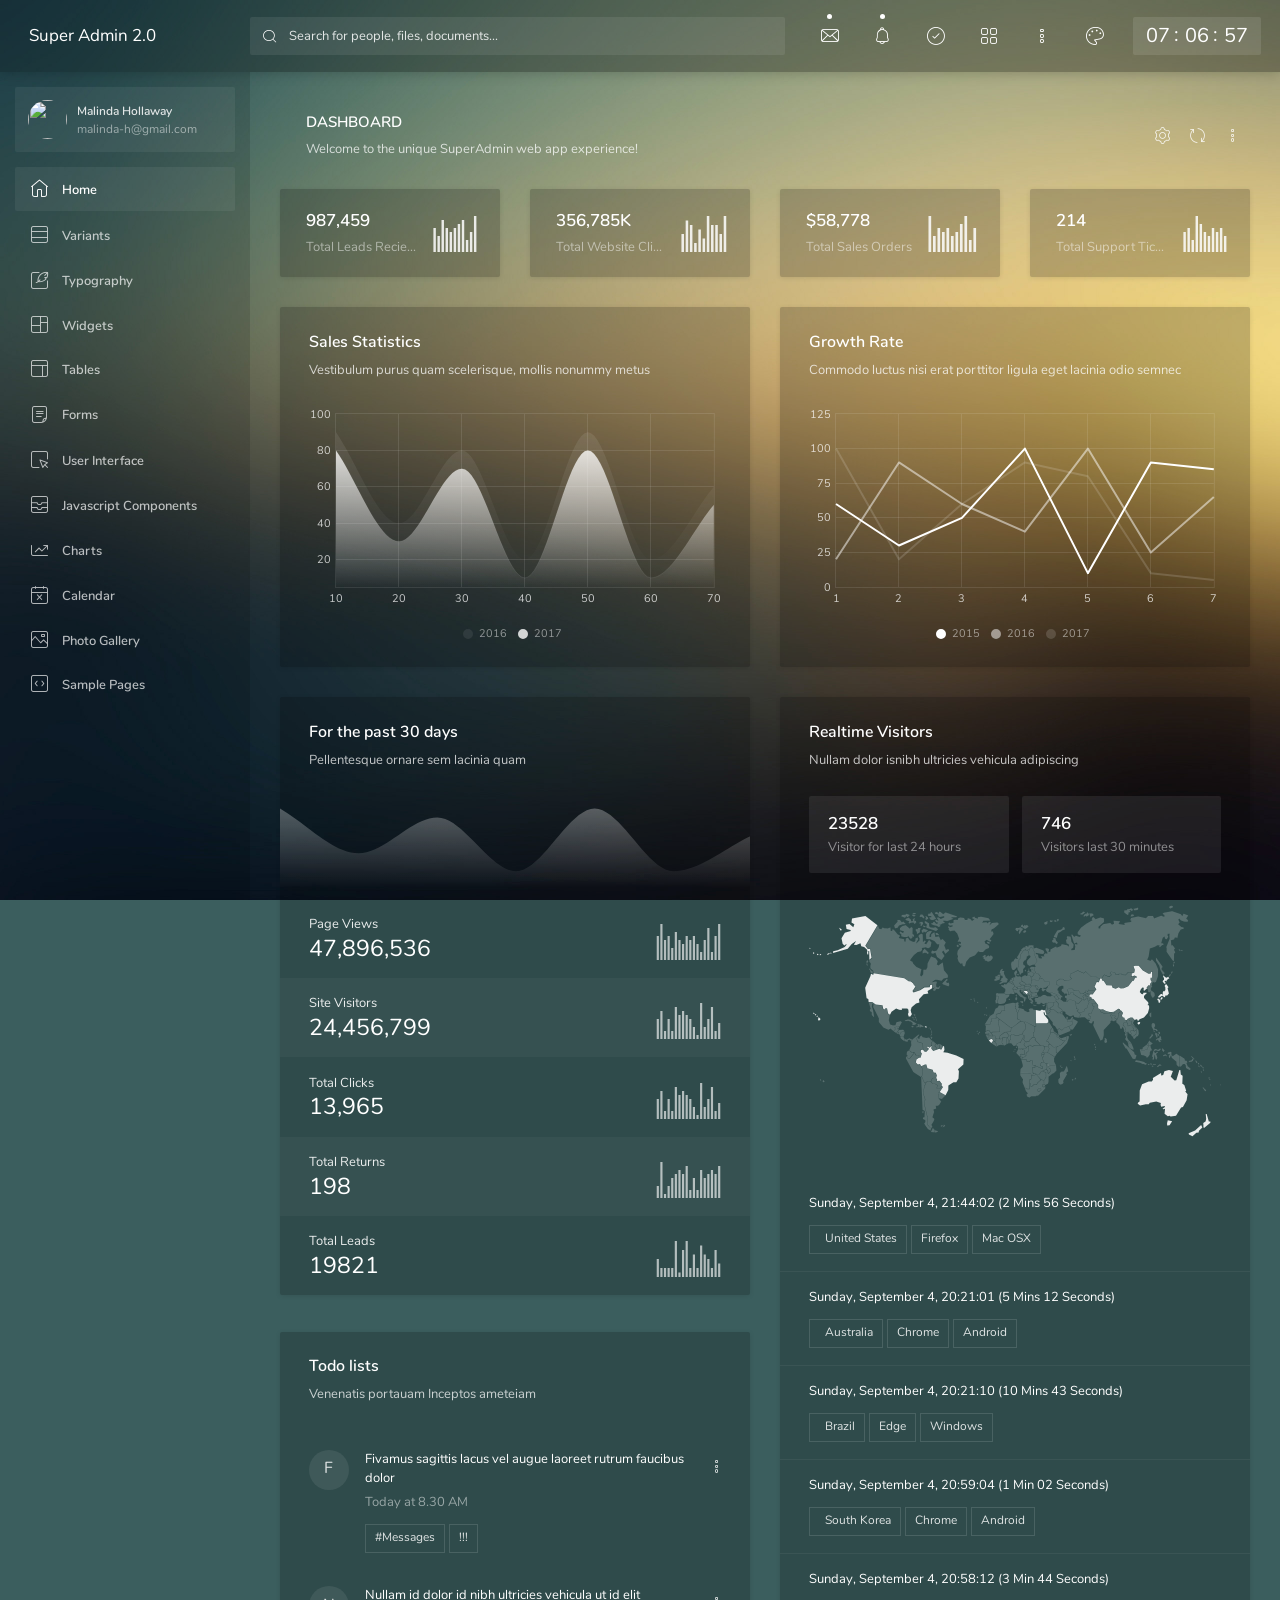
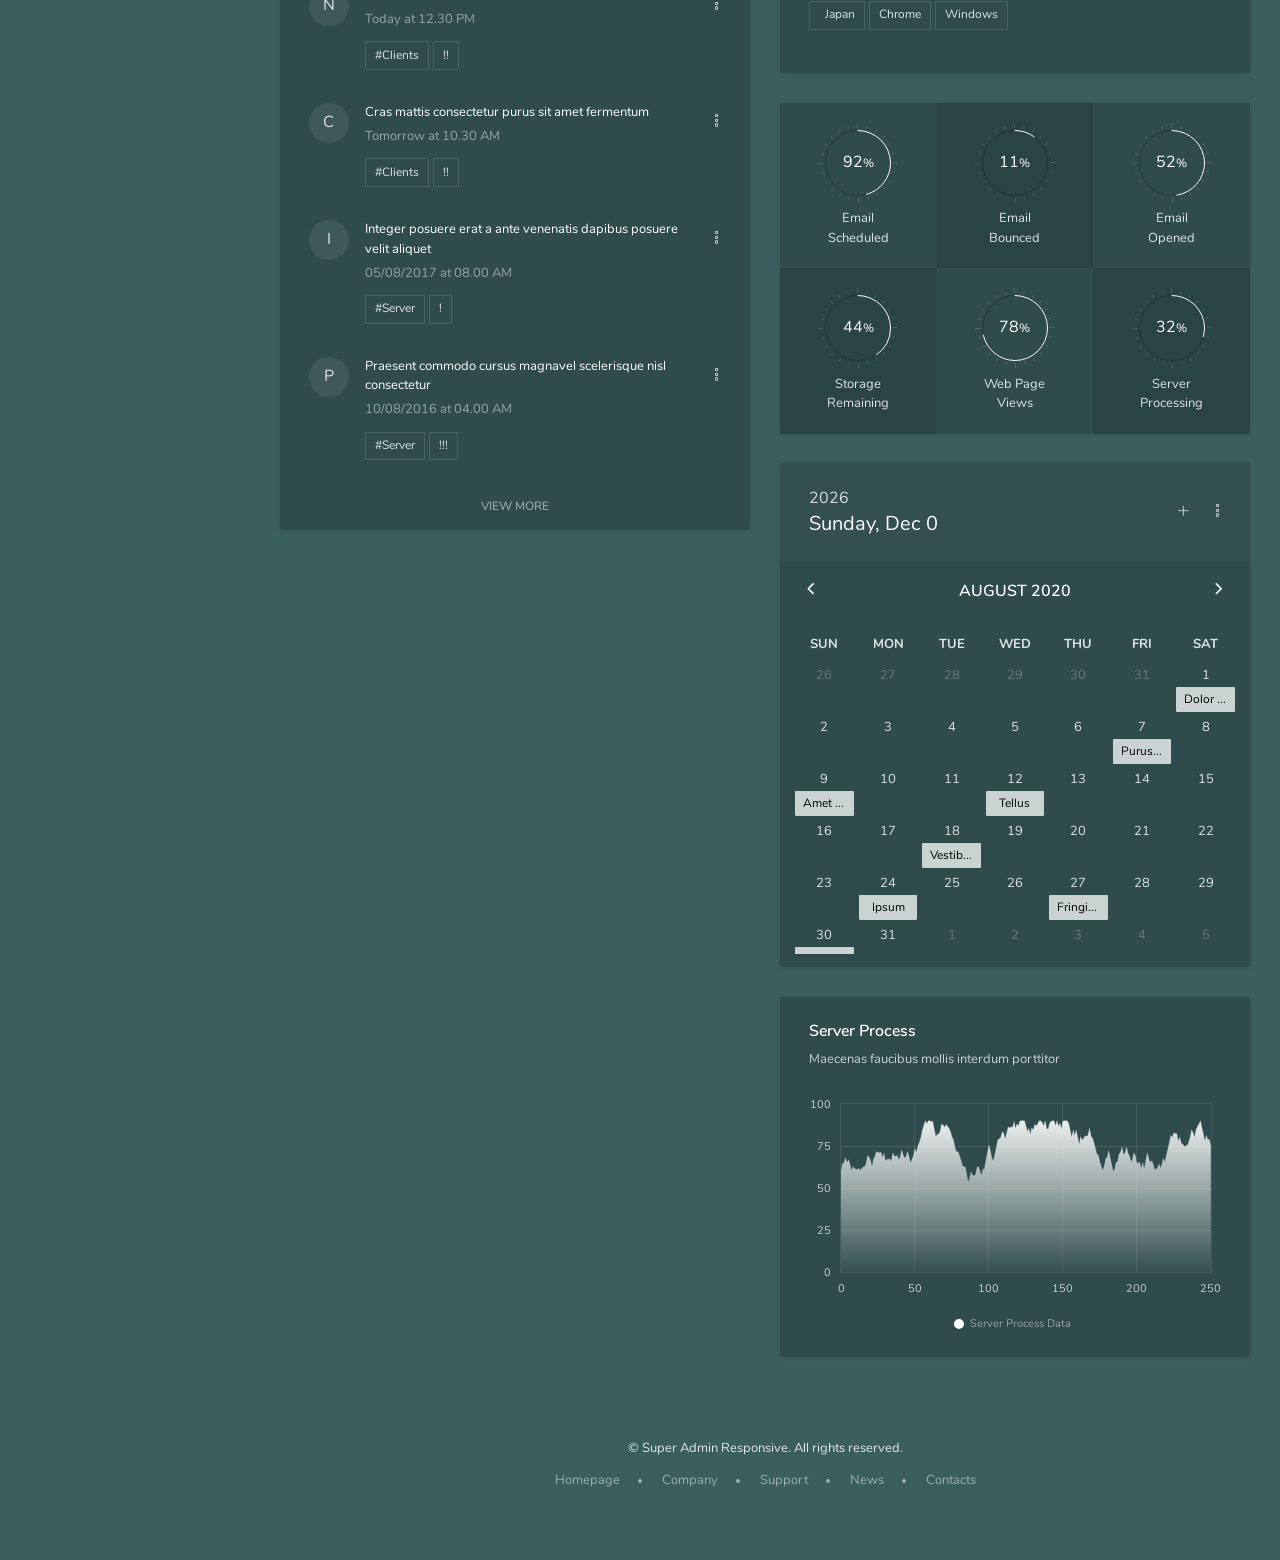
==== commit c102421d: "1" ====
--- a/index.html
+++ b/index.html
@@ -16,7 +16,7 @@
         <link rel="stylesheet" href="resources/css/app.css">
     </head>
 
-    <body data-sa-theme="1">
+    <body data-sa-theme="8">
         <main class="main">
             <div class="page-loader">
                 <div class="page-loader__spinner">
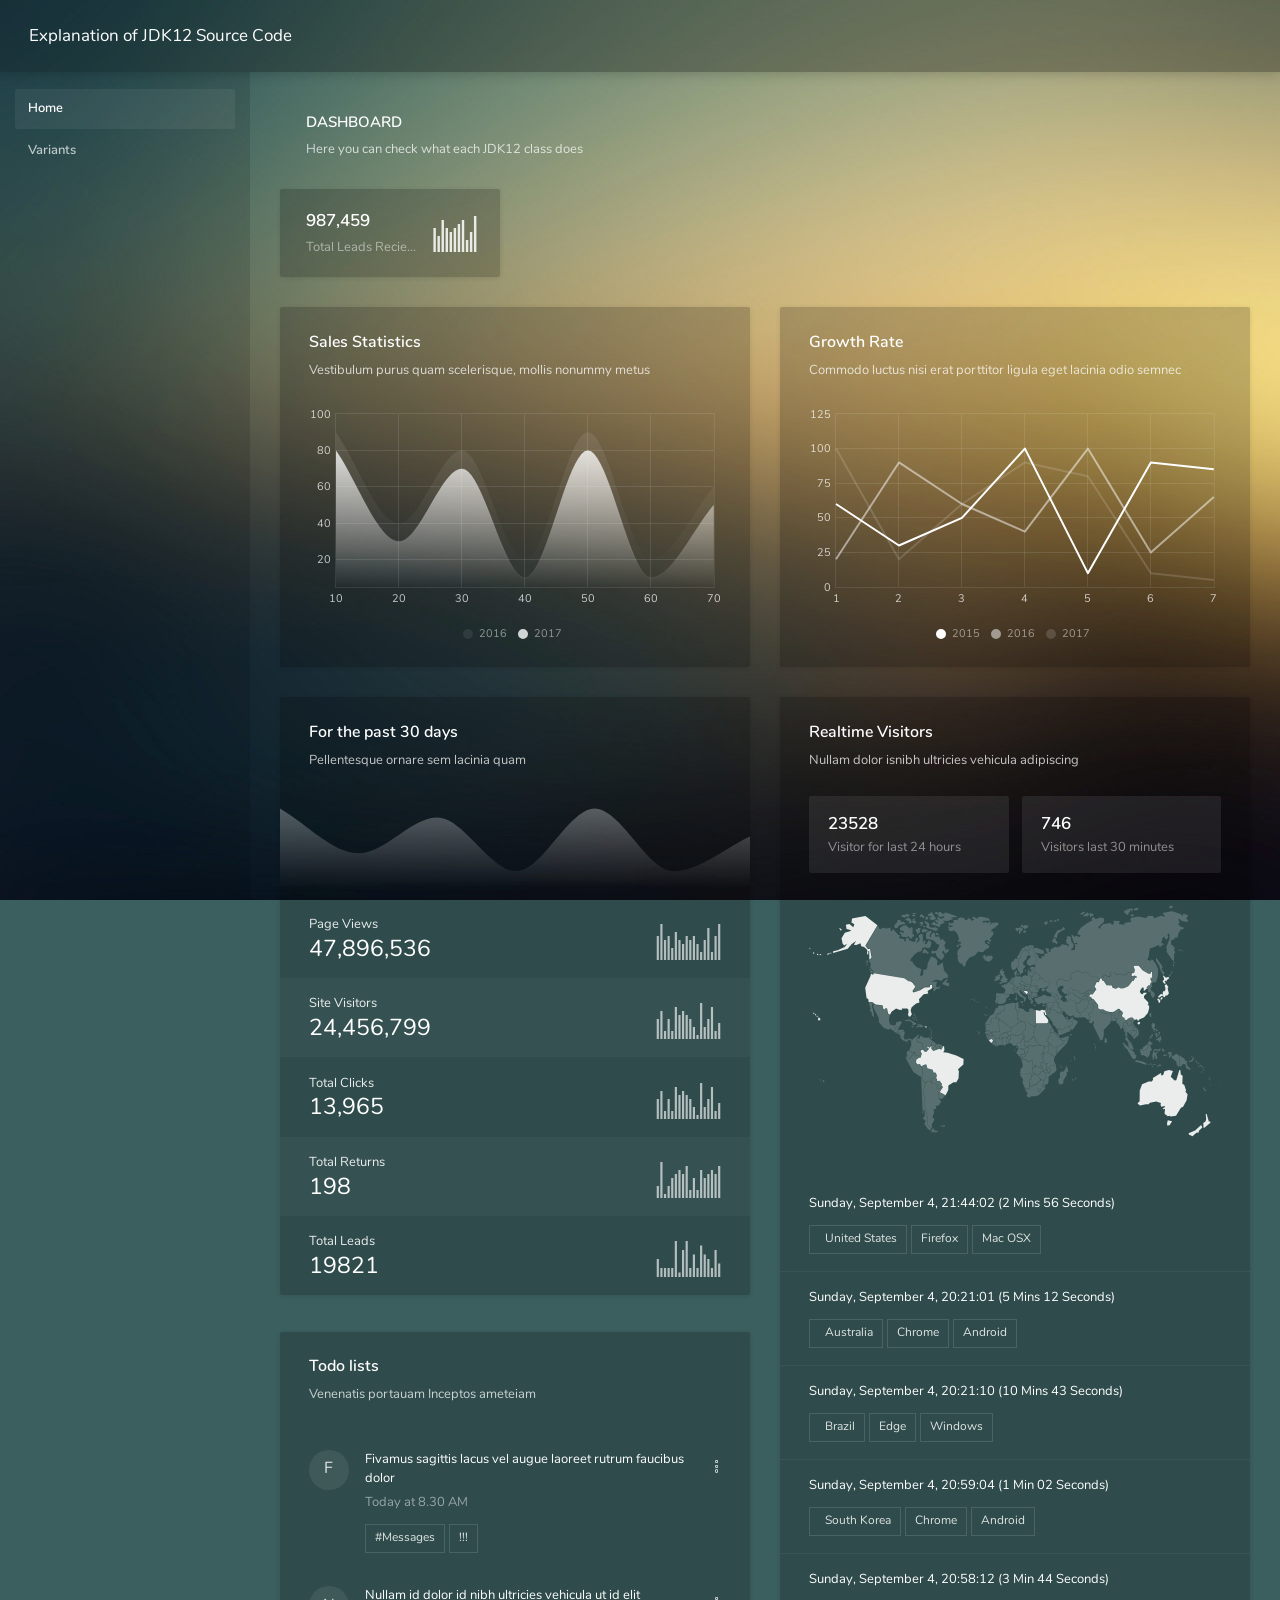
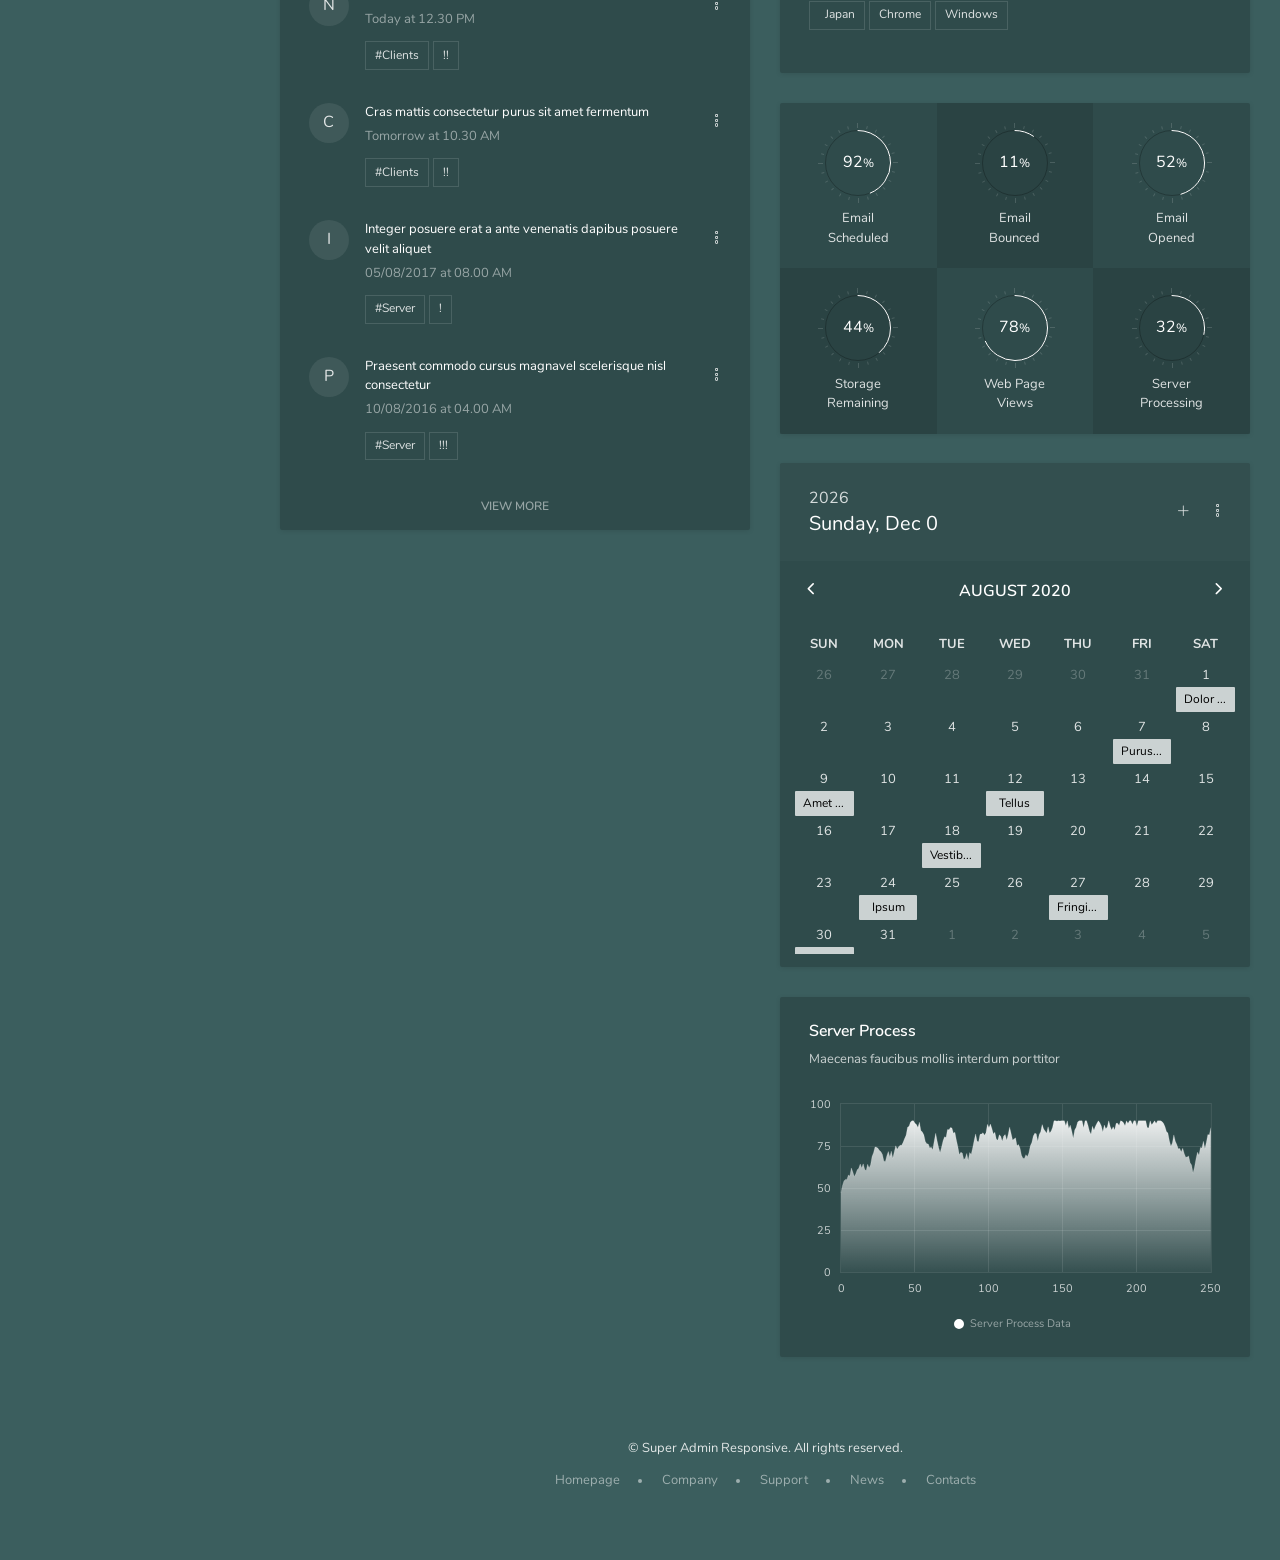
==== commit bd75dba6: "1" ====
--- a/index.html
+++ b/index.html
@@ -3,16 +3,12 @@
     <head>
         <meta charset="utf-8">
         <meta name="viewport" content="width=device-width, initial-scale=1, shrink-to-fit=no">
-        <title>Super Admin 2.0</title>
-
-        <!-- Vendor styles -->
+        <title>Explanation of JDK12 Source Code</title>
         <link rel="stylesheet" href="resources/vendors/zwicon/zwicon.min.css">
         <link rel="stylesheet" href="resources/vendors/animate.css/animate.min.css">
         <link rel="stylesheet" href="resources/vendors/overlay-scrollbars/OverlayScrollbars.min.css">
         <link rel="stylesheet" href="resources/vendors/fullcalendar/core/main.min.css">
         <link rel="stylesheet" href="resources/vendors/fullcalendar/daygrid/main.min.css">
-
-        <!-- App styles -->
         <link rel="stylesheet" href="resources/css/app.css">
     </head>
 
@@ -32,594 +28,33 @@
                 </div>
 
                 <div class="logo d-none d-sm-inline-flex">
-                    <a href="index.html">Super Admin 2.0</a>
-                </div>
-
-                <form class="search">
-                    <div class="search__inner">
-                        <input type="text" class="search__text" placeholder="Search for people, files, documents...">
-                        <i class="zwicon-search search__helper"></i>
-                        <i class="zwicon-arrow-left search__reset" data-sa-action="search-close"></i>
-                    </div>
-                </form>
-
-                <ul class="top-nav">
-                    <li class="d-xl-none"><a href="" data-sa-action="search-open"><i class="zwicon-search"></i></a></li>
-
-                    <li class="dropdown">
-                        <a href="" data-toggle="dropdown" class="top-nav__notify"><i class="zwicon-mail"></i></a>
-                        <div class="dropdown-menu dropdown-menu-right dropdown-menu--block">
-                            <div class="dropdown-header">
-                                Messages
-
-                                <div class="actions">
-                                    <a href="messages.html" class="actions__item zwicon-plus"></a>
-                                </div>
-                            </div>
-
-                            <div class="listview listview--hover">
-                                <a href="" class="listview__item">
-                                    <img src="demo/img/profile-pics/1.jpg" class="avatar-img" alt="">
-
-                                    <div class="listview__content">
-                                        <div class="listview__heading">
-                                            David Belle <small>12:01 PM</small>
-                                        </div>
-                                        <p>Cum sociis natoque penatibus et magnis dis parturient montes</p>
-                                    </div>
-                                </a>
-
-                                <a href="" class="listview__item">
-                                    <img src="demo/img/profile-pics/2.jpg" class="avatar-img" alt="">
-
-                                    <div class="listview__content">
-                                        <div class="listview__heading">
-                                            Jonathan Morris
-                                            <small>02:45 PM</small>
-                                        </div>
-                                        <p>Nunc quis diam diamurabitur at dolor elementum, dictum turpis vel</p>
-                                    </div>
-                                </a>
-
-                                <a href="" class="listview__item">
-                                    <img src="demo/img/profile-pics/3.jpg" class="avatar-img" alt="">
-
-                                    <div class="listview__content">
-                                        <div class="listview__heading">
-                                            Fredric Mitchell Jr.
-                                            <small>08:21 PM</small>
-                                        </div>
-                                        <p>Phasellus a ante et est ornare accumsan at vel magnauis blandit turpis at augue ultricies</p>
-                                    </div>
-                                </a>
-
-                                <a href="" class="listview__item">
-                                    <img src="demo/img/profile-pics/4.jpg" class="avatar-img" alt="">
-
-                                    <div class="listview__content">
-                                        <div class="listview__heading">
-                                            Glenn Jecobs
-                                            <small>08:43 PM</small>
-                                        </div>
-                                        <p>Ut vitae lacus sem ellentesque maximus, nunc sit amet varius dignissim, dui est consectetur neque</p>
-                                    </div>
-                                </a>
-
-                                <a href="" class="listview__item">
-                                    <img src="demo/img/profile-pics/5.jpg" class="avatar-img" alt="">
-
-                                    <div class="listview__content">
-                                        <div class="listview__heading">
-                                            Bill Phillips
-                                            <small>11:32 PM</small>
-                                        </div>
-                                        <p>Proin laoreet commodo eros id faucibus. Donec ligula quam, imperdiet vel ante placerat</p>
-                                    </div>
-                                </a>
-
-                                <a href="" class="view-more">View all messages</a>
-                            </div>
-                        </div>
-                    </li>
-
-                    <li class="dropdown top-nav__notifications">
-                        <a href="" data-toggle="dropdown" class="top-nav__notify">
-                            <i class="zwicon-bell"></i>
-                        </a>
-                        <div class="dropdown-menu dropdown-menu-right dropdown-menu--block">
-                            <div class="dropdown-header">
-                                Notifications
-
-                                <div class="actions">
-                                    <a href="" class="actions__item zwicon-checkmark-square" data-sa-action="notifications-clear"></a>
-                                </div>
-                            </div>
-
-                            <div class="listview listview--hover">
-                                <div class="listview__scroll scrollbar">
-                                    <a href="" class="listview__item">
-                                        <img src="demo/img/profile-pics/1.jpg" class="avatar-img" alt="">
-
-                                        <div class="listview__content">
-                                            <div class="listview__heading">David Belle</div>
-                                            <p>Cum sociis natoque penatibus et magnis dis parturient montes</p>
-                                        </div>
-                                    </a>
-
-                                    <a href="" class="listview__item">
-                                        <img src="demo/img/profile-pics/2.jpg" class="avatar-img" alt="">
-
-                                        <div class="listview__content">
-                                            <div class="listview__heading">Jonathan Morris</div>
-                                            <p>Nunc quis diam diamurabitur at dolor elementum, dictum turpis vel</p>
-                                        </div>
-                                    </a>
-
-                                    <a href="" class="listview__item">
-                                        <img src="demo/img/profile-pics/3.jpg" class="avatar-img" alt="">
-
-                                        <div class="listview__content">
-                                            <div class="listview__heading">Fredric Mitchell Jr.</div>
-                                            <p>Phasellus a ante et est ornare accumsan at vel magnauis blandit turpis at augue ultricies</p>
-                                        </div>
-                                    </a>
-
-                                    <a href="" class="listview__item">
-                                        <img src="demo/img/profile-pics/4.jpg" class="avatar-img" alt="">
-
-                                        <div class="listview__content">
-                                            <div class="listview__heading">Glenn Jecobs</div>
-                                            <p>Ut vitae lacus sem ellentesque maximus, nunc sit amet varius dignissim, dui est consectetur neque</p>
-                                        </div>
-                                    </a>
-
-                                    <a href="" class="listview__item">
-                                        <img src="demo/img/profile-pics/5.jpg" class="avatar-img" alt="">
-
-                                        <div class="listview__content">
-                                            <div class="listview__heading">Bill Phillips</div>
-                                            <p>Proin laoreet commodo eros id faucibus. Donec ligula quam, imperdiet vel ante placerat</p>
-                                        </div>
-                                    </a>
-
-                                    <a href="" class="listview__item">
-                                        <img src="demo/img/profile-pics/1.jpg" class="avatar-img" alt="">
-
-                                        <div class="listview__content">
-                                            <div class="listview__heading">David Belle</div>
-                                            <p>Cum sociis natoque penatibus et magnis dis parturient montes</p>
-                                        </div>
-                                    </a>
-
-                                    <a href="" class="listview__item">
-                                        <img src="demo/img/profile-pics/2.jpg" class="avatar-img" alt="">
-
-                                        <div class="listview__content">
-                                            <div class="listview__heading">Jonathan Morris</div>
-                                            <p>Nunc quis diam diamurabitur at dolor elementum, dictum turpis vel</p>
-                                        </div>
-                                    </a>
-
-                                    <a href="" class="listview__item">
-                                        <img src="demo/img/profile-pics/3.jpg" class="avatar-img" alt="">
-
-                                        <div class="listview__content">
-                                            <div class="listview__heading">Fredric Mitchell Jr.</div>
-                                            <p>Phasellus a ante et est ornare accumsan at vel magnauis blandit turpis at augue ultricies</p>
-                                        </div>
-                                    </a>
-                                </div>
-
-                                <div class="p-1"></div>
-                            </div>
-                        </div>
-                    </li>
-
-                    <li class="dropdown d-none d-sm-inline-block">
-                        <a href="" data-toggle="dropdown"><i class="zwicon-checkmark-circle"></i></a>
-
-                        <div class="dropdown-menu dropdown-menu-right dropdown-menu--block" role="menu">
-                            <div class="dropdown-header">Tasks</div>
-
-                            <div class="listview listview--hover">
-                                <a href="" class="listview__item">
-                                    <div class="listview__content">
-                                        <div class="listview__heading">HTML5 Validation Report</div>
-
-                                        <div class="progress mt-1">
-                                            <div class="progress-bar bg-primary" role="progressbar" style="width: 25%" aria-valuenow="25" aria-valuemin="0" aria-valuemax="100"></div>
-                                        </div>
-                                    </div>
-                                </a>
-
-                                <a href="" class="listview__item">
-                                    <div class="listview__content">
-                                        <div class="listview__heading">Google Chrome Extension</div>
-
-                                        <div class="progress mt-1">
-                                            <div class="progress-bar bg-warning" style="width: 43%" aria-valuenow="43" aria-valuemin="0" aria-valuemax="100"></div>
-                                        </div>
-                                    </div>
-                                </a>
-
-                                <a href="" class="listview__item">
-                                    <div class="listview__content">
-                                        <div class="listview__heading">Social Intranet Projects</div>
-
-                                        <div class="progress mt-1">
-                                            <div class="progress-bar bg-success" style="width: 20%" aria-valuenow="20" aria-valuemin="0" aria-valuemax="100"></div>
-                                        </div>
-                                    </div>
-                                </a>
-
-                                <a href="" class="listview__item">
-                                    <div class="listview__content">
-                                        <div class="listview__heading">Bootstrap Admin Template</div>
-
-                                        <div class="progress mt-1">
-                                            <div class="progress-bar bg-info" style="width: 60%" aria-valuenow="60" aria-valuemin="0" aria-valuemax="100"></div>
-                                        </div>
-                                    </div>
-                                </a>
-
-                                <a href="" class="listview__item">
-                                    <div class="listview__content">
-                                        <div class="listview__heading">Youtube Client App</div>
-
-                                        <div class="progress mt-1">
-                                            <div class="progress-bar bg-danger" style="width: 80%" aria-valuenow="80" aria-valuemin="0" aria-valuemax="100"></div>
-                                        </div>
-                                    </div>
-                                </a>
-
-                                <a href="" class="view-more">View all Tasks</a>
-                            </div>
-                        </div>
-                    </li>
-
-                    <li class="dropdown d-none d-sm-inline-block">
-                        <a href="" data-toggle="dropdown"><i class="zwicon-grid"></i></a>
-
-                        <div class="dropdown-menu dropdown-menu-right dropdown-menu--block" role="menu">
-                            <div class="row app-shortcuts">
-                                <a class="col-4 app-shortcuts__item" href="">
-                                    <i class="zwicon-calendar-never"></i>
-                                    <small class="">Calendar</small>
-                                </a>
-                                <a class="col-4 app-shortcuts__item" href="">
-                                    <i class="zwicon-document"></i>
-                                    <small class="">Files</small>
-                                </a>
-                                <a class="col-4 app-shortcuts__item" href="">
-                                    <i class="zwicon-mail"></i>
-                                    <small class="">Email</small>
-                                </a>
-                                <a class="col-4 app-shortcuts__item" href="">
-                                    <i class="zwicon-line-chart"></i>
-                                    <small class="">Reports</small>
-                                </a>
-                                <a class="col-4 app-shortcuts__item" href="">
-                                    <i class="zwicon-broadcast"></i>
-                                    <small class="">News</small>
-                                </a>
-                                <a class="col-4 app-shortcuts__item" href="">
-                                    <i class="zwicon-image"></i>
-                                    <small class="">Gallery</small>
-                                </a>
-                            </div>
-                        </div>
-                    </li>
-
-                    <li class="dropdown d-none d-sm-inline-block">
-                        <a href="" data-toggle="dropdown"><i class="zwicon-more-h"></i></a>
-
-                        <div class="dropdown-menu dropdown-menu-right">
-                            <a href="" class="dropdown-item" data-sa-action="fullscreen">Fullscreen</a>
-                            <a href="" class="dropdown-item">Clear Local Storage</a>
-                            <a href="" class="dropdown-item">Settings</a>
-                        </div>
-                    </li>
-
-                    <li class="d-none d-sm-inline-block">
-                        <a href="" class="top-nav__themes" data-sa-action="aside-open" data-sa-target=".themes"><i class="zwicon-palette"></i></a>
-                    </li>
-                </ul>
-
-                <div class="clock d-none d-md-inline-block">
-                    <div class="time">
-                        <span class="time__hours"></span>
-                        <span class="time__min"></span>
-                        <span class="time__sec"></span>
-                    </div>
+                    <a href="index.html">Explanation of JDK12 Source Code</a>
                 </div>
             </header>
+
 
             <aside class="sidebar ">
                 <div class="scrollbar">
-                    <div class="user">
-                        <div class="user__info" data-toggle="dropdown">
-                            <img class="user__img" src="demo/img/profile-pics/8.jpg" alt="">
-                            <div>
-                                <div class="user__name">Malinda Hollaway</div>
-                                <div class="user__email">malinda-h@gmail.com</div>
-                            </div>
-                        </div>
-
-                        <div class="dropdown-menu dropdown-menu--invert">
-                            <a class="dropdown-item" href="">View Profile</a>
-                            <a class="dropdown-item" href="">Settings</a>
-                            <a class="dropdown-item" href="">Logout</a>
-                        </div>
-                    </div>
-
                     <ul class="navigation">
-                        <li class="navigation__active"><a href="index.html"><i class="zwicon-home"></i> Home</a></li>
+                        <li class="navigation__active"><a href="index.html"></i> Home</a></li>
 
                         <li class="navigation__sub">
-                            <a href=""><i class="zwicon-three-h"></i> Variants</a>
+                            <a href=""></i> Variants</a>
 
                             <ul>
                                 <li><a href="hidden-sidebar.html">Hidden Sidebar</a></li>
-                                <li><a href="boxed-layout.html">Boxed Layout</a></li>
-                                <li><a href="hidden-sidebar-boxed-layout.html">Boxed Layout with Hidden Sidebar</a></li>
-                            </ul>
-                        </li>
-
-                        <li>
-                            <a href="typography.html"><i class="zwicon-edit-square-feather"></i> Typography</a>
-                        </li>
-
-                        <li>
-                            <a href="widgets.html"><i class="zwicon-layout-4"></i> Widgets</a>
-                        </li>
-
-                        <li class="navigation__sub">
-                            <a href=""><i class="zwicon-layout-2"></i> Tables</a>
-
-                            <ul>
-                                <li>
-                                    <a href="html-table.html">HTML Table</a>
-                                </li>
-                                <li>
-                                    <a href="data-table.html">Data Table</a>
-                                </li>
-                            </ul>
-                        </li>
-
-                        <li class="navigation__sub">
-                            <a href=""><i class="zwicon-note"></i> Forms</a>
-
-                            <ul>
-                                <li>
-                                    <a href="form-elements.html">Basic Form Elements</a>
-                                </li>
-                                <li>
-                                    <a href="form-components.html">Form Components</a>
-                                </li>
-                                <li>
-                                    <a href="form-layouts.html">Form Layouts</a>
-                                </li>
-                                <li>
-                                    <a href="form-validation.html">Form Validation</a>
-                                </li>
-                            </ul>
-                        </li>
-
-                        <li class="navigation__sub">
-                            <a href=""><i class="zwicon-cursor-square"></i> User Interface</a>
-
-                            <ul>
-                                <li>
-                                    <a href="colors.html">Colors</a>
-                                </li>
-                                <li>
-                                    <a href="css-animations.html">CSS Animations</a>
-                                </li>
-                                <li>
-                                    <a href="buttons.html">Buttons</a>
-                                </li>
-                                <li>
-                                    <a href="icons.html">Icons</a>
-                                </li>
-                                <li>
-                                    <a href="listview.html">Listview</a>
-                                </li>
-                                <li>
-                                    <a href="toolbars.html">Toolbars</a>
-                                </li>
-                                <li>
-                                    <a href="cards.html">Cards</a>
-                                </li>
-                                <li>
-                                    <a href="alerts.html">Alerts</a>
-                                </li>
-                                <li>
-                                    <a href="badges.html">Badges</a>
-                                </li>
-                                <li>
-                                    <a href="breadcrumbs.html">Bredcrumbs</a>
-                                </li>
-                                <li>
-                                    <a href="jumbotron.html">Jumbotron</a>
-                                </li>
-                                <li>
-                                    <a href="navs.html">Navs</a>
-                                </li>
-                                <li>
-                                    <a href="pagination.html">Pagination</a>
-                                </li>
-                                <li>
-                                    <a href="progress.html">Progress</a>
-                                </li>
-                            </ul>
-                        </li>
-
-                        <li class="navigation__sub">
-                            <a href=""><i class="zwicon-tray-stack"></i> Javascript Components</a>
-
-                            <ul class="navigation__sub">
-                                <li>
-                                    <a href="carousel.html">Carousel</a>
-                                </li>
-                                <li>
-                                    <a href="collapse.html">Collapse</a>
-                                </li>
-                                <li>
-                                    <a href="dropdowns.html">Dropdowns</a>
-                                </li>
-                                <li>
-                                    <a href="modals.html">Modals</a>
-                                </li>
-                                <li>
-                                    <a href="popover.html">Popover</a>
-                                </li>
-                                <li>
-                                    <a href="tabs.html">Tabs</a>
-                                </li>
-                                <li>
-                                    <a href="tooltips.html">Tooltips</a>
-                                </li>
-                                <li>
-                                    <a href="toast.html">Toasts</a>
-                                </li>
-                                <li>
-                                    <a href="treeview.html">Tree View</a>
-                                </li>
-                                <li>
-                                    <a href="custom-alerts.html">Custom Alerts</a>
-                                </li>
-                            </ul>
-                        </li>
-
-                        <li class="navigation__sub">
-                            <a href=""><i class="zwicon-line-chart"></i> Charts</a>
-
-                            <ul>
-                                <li>
-                                    <a href="flot-charts.html">Flot</a>
-                                </li>
-                                <li>
-                                    <a href="other-charts.html">Other Charts</a>
-                                </li>
-                                <li>
-                                    <a href="maps.html">Maps</a>
-                                </li>
-                            </ul>
-                        </li>
-
-                        <li>
-                            <a href="calendar.html"><i class="zwicon-calendar-never"></i> Calendar</a>
-                        </li>
-
-                        <li>
-                            <a href="photo-gallery.html"><i class="zwicon-image"></i> Photo Gallery</a>
-                        </li>
-
-                        <li class="navigation__sub">
-                            <a href=""><i class="zwicon-repository"></i> Sample Pages</a>
-
-                            <ul>
-                                <li>
-                                    <a href="profile-about.html">Profile</a>
-                                </li>
-                                <li>
-                                    <a href="messages.html">Messages</a>
-                                </li>
-                                <li>
-                                    <a href="contacts.html">Contacts</a>
-                                </li>
-                                <li>
-                                    <a href="new-contact.html">New Contact</a>
-                                </li>
-                                <li>
-                                    <a href="groups.html">Groups</a>
-                                </li>
-                                <li>
-                                    <a href="pricing-tables.html">Pricing Tables</a>
-                                </li>
-                                <li>
-                                    <a href="invoice.html">Invoice</a>
-                                </li>
-                                <li>
-                                    <a href="todo-lists.html">Todo Lists</a>
-                                </li>
-                                <li>
-                                    <a href="notes.html">Notes</a>
-                                </li>
-                                <li>
-                                    <a href="search-results.html">Search Results</a>
-                                </li>
-                                <li>
-                                    <a href="issue-tracker.html">Issue Tracker</a>
-                                </li>
-                                <li>
-                                    <a href="faq.html">FAQ</a>
-                                </li>
-                                <li>
-                                    <a href="team.html">Team</a>
-                                </li>
-                                <li>
-                                    <a href="blog.html">Blog</a>
-                                </li>
-                                <li>
-                                    <a href="blog-detail.html">Blog Detail</a>
-                                </li>
-                                <li>
-                                    <a href="questions-answers.html">Questions & Answers</a>
-                                </li>
-                                <li>
-                                    <a href="questions-answers-details.html">Questions & Answers Details</a>
-                                </li>
-                                <li>
-                                    <a href="login.html">Login & SignUp</a>
-                                </li>
-                                <li>
-                                    <a href="lockscreen.html">Lockscreen</a>
-                                </li>
-                                <li>
-                                    <a href="404.html">404</a>
-                                </li>
-                                <li>
-                                    <a href="empty.html">Empty Page</a>
-                                </li>
                             </ul>
                         </li>
                     </ul>
                 </div>
             </aside>
-            <div class="themes">
-                <div class="scrollbar">
-                    <a href="" class="themes__item active" data-sa-value="1"><img src="resources/img/bg/1.jpg" alt=""></a>
-                    <a href="" class="themes__item" data-sa-value="2"><img src="resources/img/bg/2.jpg" alt=""></a>
-                    <a href="" class="themes__item" data-sa-value="3"><img src="resources/img/bg/3.jpg" alt=""></a>
-                    <a href="" class="themes__item" data-sa-value="4"><img src="resources/img/bg/4.jpg" alt=""></a>
-                    <a href="" class="themes__item" data-sa-value="5"><img src="resources/img/bg/5.jpg" alt=""></a>
-                    <a href="" class="themes__item" data-sa-value="6"><img src="resources/img/bg/6.jpg" alt=""></a>
-                    <a href="" class="themes__item" data-sa-value="7"><img src="resources/img/bg/7.jpg" alt=""></a>
-                    <a href="" class="themes__item" data-sa-value="8"><img src="resources/img/bg/8.jpg" alt=""></a>
-                    <a href="" class="themes__item" data-sa-value="9"><img src="resources/img/bg/9.jpg" alt=""></a>
-                    <a href="" class="themes__item" data-sa-value="10"><img src="resources/img/bg/10.jpg" alt=""></a>
-                </div>
-            </div>
+            
 
             <section class="content">
                 <header class="content__title">
-                    <h1>Dashboard <small>Welcome to the unique SuperAdmin web app experience!</small></h1>
-
-                    <div class="actions">
-                        <a href="" class="actions__item zwicon-cog"></a>
-                        <a href="" class="actions__item zwicon-refresh-double"></a>
-
-                        <div class="dropdown actions__item">
-                            <i data-toggle="dropdown" class="zwicon-more-h"></i>
-                            <div class="dropdown-menu dropdown-menu-right">
-                                <a href="" class="dropdown-item">Refresh</a>
-                                <a href="" class="dropdown-item">Manage Widgets</a>
-                                <a href="" class="dropdown-item">Settings</a>
-                            </div>
-                        </div>
-                    </div>
+                    <h1>Dashboard <small>Here you can check what each JDK12 class does</small></h1>
                 </header>
+
 
                 <div class="row quick-stats">
                     <div class="col-sm-6 col-md-3">
@@ -632,40 +67,8 @@
                             <div class="quick-stats__chart peity-bar">6,4,8,6,5,6,7,8,3,5,9</div>
                         </div>
                     </div>
-
-                    <div class="col-sm-6 col-md-3">
-                        <div class="quick-stats__item">
-                            <div class="quick-stats__info">
-                                <h2>356,785K</h2>
-                                <small>Total Website Clicks</small>
-                            </div>
-
-                            <div class="quick-stats__chart peity-bar">4,7,6,2,5,3,8,6,6,4,8</div>
-                        </div>
-                    </div>
-
-                    <div class="col-sm-6 col-md-3">
-                        <div class="quick-stats__item">
-                            <div class="quick-stats__info">
-                                <h2>$58,778</h2>
-                                <small>Total Sales Orders</small>
-                            </div>
-
-                            <div class="quick-stats__chart peity-bar">9,4,6,5,6,4,5,7,9,3,6</div>
-                        </div>
-                    </div>
-
-                    <div class="col-sm-6 col-md-3">
-                        <div class="quick-stats__item">
-                            <div class="quick-stats__info">
-                                <h2>214</h2>
-                                <small>Total Support Tickets</small>
-                            </div>
-
-                            <div class="quick-stats__chart peity-bar">5,6,3,9,7,5,4,6,5,6,4</div>
-                        </div>
-                    </div>
-                </div>
+                </div>
+
 
                 <div class="row">
                     <div class="col-lg-6">
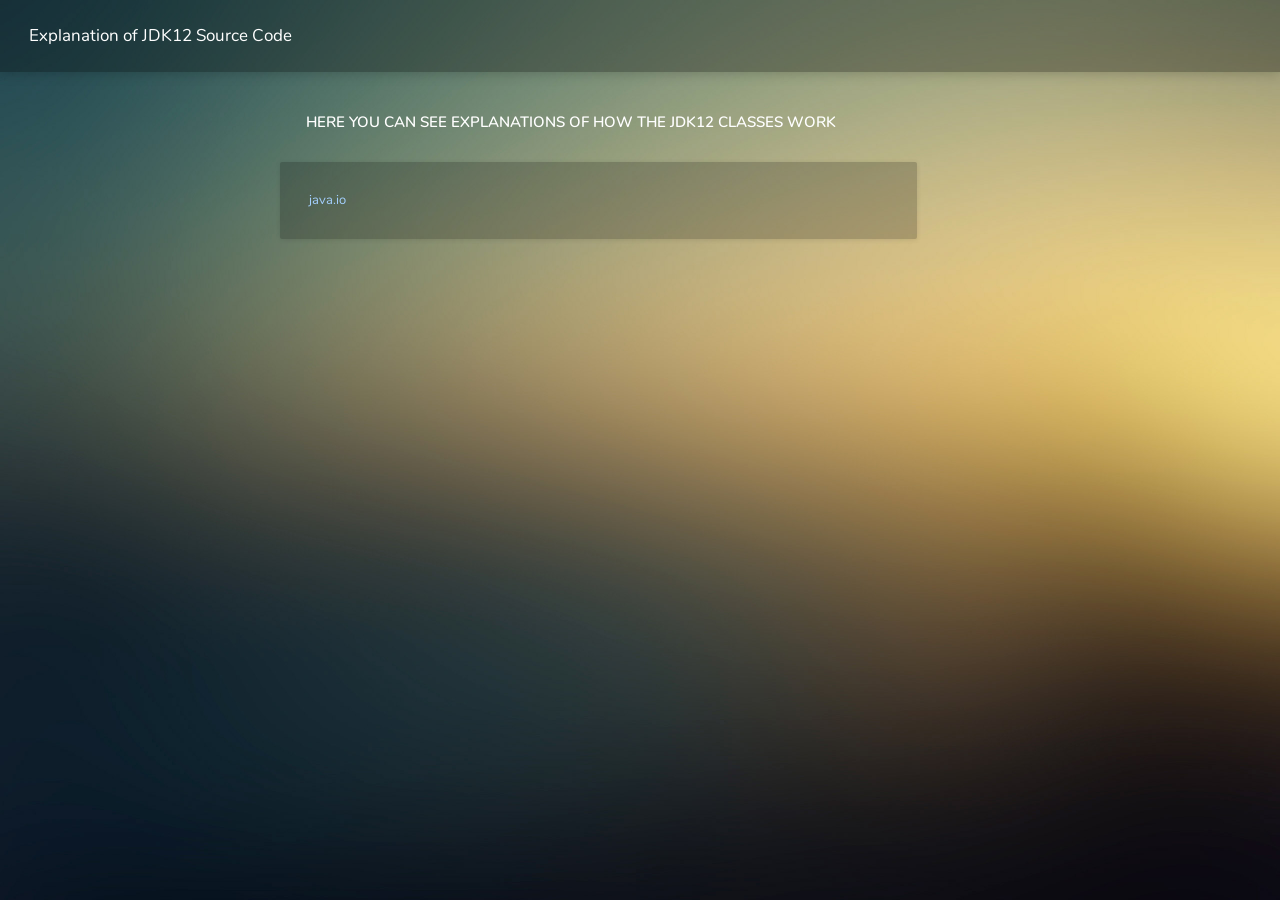
==== commit 7aa1b7d1: "1" ====
--- a/index.html
+++ b/index.html
@@ -12,6 +12,7 @@
         <link rel="stylesheet" href="resources/css/app.css">
     </head>
 
+
     <body data-sa-theme="8">
         <main class="main">
             <div class="page-loader">
@@ -22,511 +23,42 @@
                 </div>
             </div>
 
+
             <header class="header">
                 <div class="navigation-trigger d-xl-none" data-sa-action="aside-open" data-sa-target=".sidebar">
                     <i class="zwicon-hamburger-menu"></i>
                 </div>
 
+
                 <div class="logo d-none d-sm-inline-flex">
                     <a href="index.html">Explanation of JDK12 Source Code</a>
                 </div>
             </header>
-
-
-            <aside class="sidebar ">
-                <div class="scrollbar">
-                    <ul class="navigation">
-                        <li class="navigation__active"><a href="index.html"></i> Home</a></li>
-
-                        <li class="navigation__sub">
-                            <a href=""></i> Variants</a>
-
-                            <ul>
-                                <li><a href="hidden-sidebar.html">Hidden Sidebar</a></li>
-                            </ul>
-                        </li>
-                    </ul>
-                </div>
-            </aside>
+            
+            
+            <!--<aside id="mysidebar" class="sidebar"></aside>-->
             
 
             <section class="content">
-                <header class="content__title">
-                    <h1>Dashboard <small>Here you can check what each JDK12 class does</small></h1>
-                </header>
-
-
-                <div class="row quick-stats">
-                    <div class="col-sm-6 col-md-3">
-                        <div class="quick-stats__item">
-                            <div class="quick-stats__info">
-                                <h2>987,459</h2>
-                                <small>Total Leads Recieved</small>
-                            </div>
-
-                            <div class="quick-stats__chart peity-bar">6,4,8,6,5,6,7,8,3,5,9</div>
+                <div class="content__inner">
+                    <header class="content__title">
+                        <h1>Here you can see explanations of how the JDK12 classes work</h1>
+                    </header>
+                
+                
+                    <div class="row">
+                        <div class="col-lg-8">
+                            <div class="card"><div class="card-body"><a href="java-io.html">java.io</a></div></div>
                         </div>
                     </div>
-                </div>
-
-
-                <div class="row">
-                    <div class="col-lg-6">
-                        <div class="card">
-                            <div class="card-body">
-                                <h4 class="card-title">Sales Statistics</h4>
-                                <h6 class="card-subtitle">Vestibulum purus quam scelerisque, mollis nonummy metus</h6>
-
-                                <div class="flot-chart flot-curved-line"></div>
-                                <div class="flot-chart-legends flot-chart-legends--curved"></div>
-                            </div>
-                        </div>
-                    </div>
-
-                    <div class="col-lg-6">
-                        <div class="card">
-                            <div class="card-body">
-                                <h4 class="card-title">Growth Rate</h4>
-                                <h6 class="card-subtitle">Commodo luctus nisi erat porttitor ligula eget lacinia odio semnec</h6>
-
-                                <div class="flot-chart flot-line"></div>
-                                <div class="flot-chart-legends flot-chart-legends--line"></div>
-                            </div>
-                        </div>
-                    </div>
-                </div>
-
-                <div class="widget-lists card-columns">
-                    <div class="card widget-past-days">
-                        <div class="card-body">
-                            <h4 class="card-title">For the past 30 days</h4>
-                            <h6 class="card-subtitle">Pellentesque ornare sem lacinia quam</h6>
-                        </div>
-
-                        <div class="widget-past-days__main">
-                            <div class="flot-chart flot-chart--sm flot-past-days"></div>
-                        </div>
-
-                        <div class="listview listview--striped">
-                            <div class="listview__item">
-                                <div class="widget-past-days__info">
-                                    <small>Page Views</small>
-                                    <h3>47,896,536</h3>
-                                </div>
-
-                                <div class="widget-past-days__chart hidden-sm">
-                                    <div class="peity-bar">6,9,5,6,3,7,5,4,6,5,6,4,2,5,8,2,6,9</div>
-                                </div>
-                            </div>
-
-                            <div class="listview__item">
-                                <div class="widget-past-days__info">
-                                    <small>Site Visitors</small>
-                                    <h3>24,456,799</h3>
-                                </div>
-
-                                <div class="widget-past-days__chart hidden-sm">
-                                    <div class="peity-bar">5,7,2,5,2,8,6,7,6,5,3,1,9,3,5,8,2,4</div>
-                                </div>
-                            </div>
-
-                            <div class="listview__item">
-                                <div class="widget-past-days__info">
-                                    <small>Total Clicks</small>
-                                    <h3>13,965</h3>
-                                </div>
-
-                                <div class="widget-past-days__chart hidden-sm">
-                                    <div class="peity-bar">5,7,2,5,2,8,6,7,6,5,3,1,9,3,5,8,2,4</div>
-                                </div>
-                            </div>
-
-                            <div class="listview__item">
-                                <div class="widget-past-days__info">
-                                    <small>Total Returns</small>
-                                    <h3>198</h3>
-                                </div>
-
-                                <div class="widget-past-days__chart hidden-sm">
-                                    <div class="peity-bar">3,9,1,3,5,6,7,6,8,2,5,2,7,5,6,7,6,8</div>
-                                </div>
-                            </div>
-                            <div class="listview__item">
-                                <div class="widget-past-days__info">
-                                    <small>Total Leads</small>
-                                    <h3>19821</h3>
-                                </div>
-
-                                <div class="widget-past-days__chart hidden-sm">
-                                    <div class="peity-bar">4,2,2,2,2,8,1,6,8,2,5,2,7,5,4,2,6,3</div>
-                                </div>
-                            </div>
-                        </div>
-                    </div>
-
-                    <div class="card todo">
-                        <div class="card-body">
-                            <h4 class="card-title">Todo lists</h4>
-                            <h6 class="card-subtitle">Venenatis portauam Inceptos ameteiam</h6>
-                        </div>
-
-                        <div class="listview">
-                            <div class="listview__item">
-                                <div class="checkbox-char todo__item">
-                                    <input type="checkbox" id="char-1">
-                                    <label for="char-1">F</label>
-
-                                    <div class="listview__content">
-                                        <div class="listview__heading">Fivamus sagittis lacus vel augue laoreet rutrum faucibus dolor</div>
-                                        <p>Today at 8.30 AM</p>
-
-                                        <div class="listview__attrs">
-                                            <span>#Messages</span>
-                                            <span>!!!</span>
-                                        </div>
-                                    </div>
-                                </div>
-
-                                <div class="actions listview__actions">
-                                    <div class="dropdown actions__item">
-                                        <i class="zwicon-more-h" data-toggle="dropdown"></i>
-                                        <div class="dropdown-menu dropdown-menu-right">
-                                            <a class="dropdown-item" href="">Mark as completed</a>
-                                            <a class="dropdown-item" href="">Delete</a>
-                                        </div>
-                                    </div>
-                                </div>
-                            </div>
-
-                            <div class="listview__item">
-                                <div class="checkbox-char todo__item">
-                                    <input type="checkbox" id="char-2">
-                                    <label for="char-2">N</label>
-
-                                    <div class="listview__content">
-                                        <div class="listview__heading">Nullam id dolor id nibh ultricies vehicula ut id elit</div>
-                                        <p>Today at 12.30 PM</small>
-
-                                        <div class="listview__attrs">
-                                            <span>#Clients</span>
-                                            <span>!!</span>
-                                        </div>
-                                    </div>
-                                </div>
-
-                                <div class="actions listview__actions">
-                                    <div class="dropdown actions__item">
-                                        <i class="zwicon-more-h" data-toggle="dropdown"></i>
-                                        <div class="dropdown-menu dropdown-menu-right">
-                                            <a class="dropdown-item" href="">Mark as completed</a>
-                                            <a class="dropdown-item" href="">Delete</a>
-                                        </div>
-                                    </div>
-                                </div>
-                            </div>
-
-                            <div class="listview__item">
-                                <div class="checkbox-char todo__item">
-                                    <input type="checkbox" id="char-3">
-                                    <label for="char-3">C</label>
-
-                                    <div class="listview__content">
-                                        <div class="listview__heading">Cras mattis consectetur purus sit amet fermentum</div>
-                                        <p>Tomorrow at 10.30 AM</small>
-
-                                        <div class="listview__attrs">
-                                            <span>#Clients</span>
-                                            <span>!!</span>
-                                        </div>
-                                    </div>
-                                </div>
-
-                                <div class="actions listview__actions">
-                                    <div class="dropdown actions__item">
-                                        <i class="zwicon-more-h" data-toggle="dropdown"></i>
-                                        <div class="dropdown-menu dropdown-menu-right">
-                                            <a class="dropdown-item" href="">Mark as completed</a>
-                                            <a class="dropdown-item" href="">Delete</a>
-                                        </div>
-                                    </div>
-                                </div>
-                            </div>
-
-                            <div class="listview__item">
-                                <div class="checkbox-char todo__item">
-                                    <input type="checkbox" id="char-4">
-                                    <label for="char-4">I</label>
-
-                                    <div class="listview__content">
-                                        <div class="listview__heading">Integer posuere erat a ante venenatis dapibus posuere velit aliquet</div>
-                                        <p>05/08/2017 at 08.00 AM</small>
-                    
-                                        <div class="listview__attrs">
-                                            <span>#Server</span>
-                                            <span>!</span>
-                                        </div>
-                                    </div>
-                                </div>
-
-                                <div class="actions listview__actions">
-                                    <div class="dropdown actions__item">
-                                        <i class="zwicon-more-h" data-toggle="dropdown"></i>
-                                        <div class="dropdown-menu dropdown-menu-right">
-                                            <a class="dropdown-item" href="">Mark as completed</a>
-                                            <a class="dropdown-item" href="">Delete</a>
-                                        </div>
-                                    </div>
-                                </div>
-                            </div>
-
-                            <div class="listview__item">
-                                <div class="checkbox-char todo__item">
-                                    <input type="checkbox" id="char-5">
-                                    <label for="char-5">P</label>
-
-                                    <div class="listview__content">
-                                        <div class="listview__heading">Praesent commodo cursus magnavel scelerisque nisl consectetur</div>
-                                        <p>10/08/2016 at 04.00 AM</small>
-                    
-                                        <div class="listview__attrs">
-                                            <span>#Server</span>
-                                            <span>!!!</span>
-                                        </div>
-                                    </div>
-                                </div>
-
-                                <div class="actions listview__actions">
-                                    <div class="dropdown actions__item">
-                                        <i class="zwicon-more-h" data-toggle="dropdown"></i>
-                                        <div class="dropdown-menu dropdown-menu-right">
-                                            <a class="dropdown-item" href="">Mark as completed</a>
-                                            <a class="dropdown-item" href="">Delete</a>
-                                        </div>
-                                    </div>
-                                </div>
-                            </div>
-
-                            <a href="todos.html" class="view-more">View More</a>
-                        </div>
-                    </div>
-
-                    <div class="card widget-visitors">
-                        <div class="card-body">
-                            <h4 class="card-title">Realtime Visitors</h4>
-                            <h6 class="card-subtitle">Nullam dolor isnibh ultricies vehicula adipiscing</h6>
-
-                            <div class="widget-visitors__stats">
-                                <div>
-                                    <strong>23528</strong>
-                                    <small>Visitor for last 24 hours</small>
-                                </div>
-                                <div>
-                                    <strong>746</strong>
-                                    <small>Visitors last 30 minutes</small>
-                                </div>
-                            </div>
-
-                            <div class="widget-visitors__map map-visitors"></div>
-                        </div>
-
-                        <div class="listview listview--bordered">
-                            <div class="listview__item">
-                                <div class="listview__content">
-                                    <div class="listview__heading">Sunday, September 4, 21:44:02 (2 Mins 56 Seconds)</div>
-
-                                    <div class="listview__attrs">
-                                        <span><img class="widget-visitors__country" src="demo/img/flags/United_States_of_America.png" alt=""> United States</span>
-                                        <span>Firefox</span>
-                                        <span>Mac OSX</span>
-                                    </div>
-                                </div>
-                            </div>
-
-                            <div class="listview__item">
-                                <div class="listview__content">
-                                    <div class="listview__heading">Sunday, September 4, 20:21:01 (5 Mins 12 Seconds)</div>
-
-                                    <div class="listview__attrs">
-                                        <span><img class="widget-visitors__country" src="demo/img/flags/Australia.png" alt=""> Australia</span>
-                                        <span>Chrome</span>
-                                        <span>Android</span>
-                                    </div>
-                                </div>
-                            </div>
-
-                            <div class="listview__item">
-                                <div class="listview__content">
-                                    <div class="listview__heading">Sunday, September 4, 20:21:10 (10 Mins 43 Seconds)</div>
-
-                                    <div class="listview__attrs">
-                                        <span><img class="widget-visitors__country" src="demo/img/flags/Brazil.png" alt=""> Brazil</span>
-                                        <span>Edge</span>
-                                        <span>Windows</span>
-                                    </div>
-                                </div>
-                            </div>
-
-                            <div class="listview__item">
-                                <div class="listview__content">
-                                    <div class="listview__heading">Sunday, September 4, 20:59:04 (1 Min 02 Seconds)</div>
-
-                                    <div class="listview__attrs">
-                                        <span><img class="widget-visitors__country" src="demo/img/flags/South_Korea.png" alt=""> South Korea</span>
-                                        <span>Chrome</span>
-                                        <span>Android</span>
-                                    </div>
-                                </div>
-                            </div>
-
-                            <div class="listview__item">
-                                <div class="listview__content">
-                                    <div class="listview__heading">Sunday, September 4, 20:58:12 (3 Min 44 Seconds)</div>
-
-                                    <div class="listview__attrs">
-                                        <span><img class="widget-visitors__country" src="demo/img/flags/Japan.png" alt=""> Japan</span>
-                                        <span>Chrome</span>
-                                        <span>Windows</span>
-                                    </div>
-                                </div>
-                            </div>
-
-                            <div class="p-3"></div>
-                        </div>
-                    </div>
-
-                    <div class="card widget-pie">
-                        <div class="widget-pie__inner">
-                            <div class="col-6 col-sm-4 col-md-6 col-lg-4 widget-pie__item">
-                                <div class="easy-pie-chart" data-percent="50" data-size="80" data-track-color="rgba(0,0,0,0.25)" data-bar-color="#fff">
-                                    <span class="easy-pie-chart__value">92</span>
-                                </div>
-                                <div class="widget-pie__title">Email<br> Scheduled</div>
-                            </div>
-
-                            <div class="col-6 col-sm-4 col-md-6 col-lg-4 widget-pie__item">
-                                <div class="easy-pie-chart" data-percent="11" data-size="80" data-track-color="rgba(0,0,0,0.25)" data-bar-color="#fff">
-                                    <span class="easy-pie-chart__value">11</span>
-                                </div>
-                                <div class="widget-pie__title">Email<br> Bounced</div>
-                            </div>
-
-                            <div class="col-6 col-sm-4 col-md-6 col-lg-4 widget-pie__item">
-                                <div class="easy-pie-chart" data-percent="52" data-size="80" data-track-color="rgba(0,0,0,0.25)" data-bar-color="#fff">
-                                    <span class="easy-pie-chart__value">52</span>
-                                </div>
-                                <div class="widget-pie__title">Email<br> Opened</div>
-                            </div>
-
-                            <div class="col-6 col-sm-4 col-md-6 col-lg-4 widget-pie__item">
-                                <div class="easy-pie-chart" data-percent="44" data-size="80" data-track-color="rgba(0,0,0,0.25)" data-bar-color="#fff">
-                                    <span class="easy-pie-chart__value">44</span>
-                                </div>
-                                <div class="widget-pie__title">Storage<br>Remaining</div>
-                            </div>
-
-                            <div class="col-6 col-sm-4 col-md-6 col-lg-4 widget-pie__item">
-                                <div class="easy-pie-chart" data-percent="78" data-size="80" data-track-color="rgba(0,0,0,0.25)" data-bar-color="#fff">
-                                    <span class="easy-pie-chart__value">78</span>
-                                </div>
-                                <div class="widget-pie__title">Web Page<br> Views</div>
-                            </div>
-
-                            <div class="col-6 col-sm-4 col-md-6 col-lg-4 widget-pie__item">
-                                <div class="easy-pie-chart" data-percent="32" data-size="80" data-track-color="rgba(0,0,0,0.25)" data-bar-color="#fff">
-                                    <span class="easy-pie-chart__value">32</span>
-                                </div>
-                                <div class="widget-pie__title">Server<br> Processing</div>
-                            </div>
-                        </div>
-                    </div>
-
-                    <div class="card widget-calendar">
-                        <div class="actions">
-                            <a href="calendar.html" class="actions__item zwicon-plus"></a>
-                            <div class="dropdown actions__item">
-                                <i class="zwicon-more-h" data-toggle="dropdown"></i>
-                                <div class="dropdown-menu dropdown-menu-right">
-                                    <a class="dropdown-item" href="">Refresh</a>
-                                    <a class="dropdown-item" href="">Calendar Settings</a>
-                                </div>
-                            </div>
-                        </div>
-
-                        <div class="widget-calendar__header">
-                            <div class="widget-calendar__year"></div>
-                            <div class="widget-calendar__day"></div>
-                        </div>
-
-                        <div id="widget-calendar-body"></div>
-                    </div>
-
-                    <div class="card">
-                        <div class="card-body">
-                            <h4 class="card-title">Server Process</h4>
-                            <h6 class="card-subtitle">Maecenas faucibus mollis interdum porttitor</h6>
-
-                            <div class="flot-chart flot-dynamic"></div>
-                            <div class="flot-chart-legends flot-chart-legends--dynamic"></div>
-                        </div>
-                    </div>
-                </div>
-
-                <footer class="footer d-none d-sm-block">
-                    <p>© Super Admin Responsive. All rights reserved.</p>
-
-                    <ul class="footer__nav">
-                        <a href="">Homepage</a>
-                        <a href="">Company</a>
-                        <a href="">Support</a>
-                        <a href="">News</a>
-                        <a href="">Contacts</a>
-                    </ul>
-                </footer>
             </section>
         </main>
 
-        <!-- Older IE warning message -->
-        <!--[if IE]>
-            <div class="ie-warning">
-                <h1>Warning!!</h1>
-                <p>You are using an outdated version of Internet Explorer, please upgrade to any of the following web browsers to access this website.</p>
-
-                <div class="ie-warning__downloads">
-                    <a href="http://www.google.com/chrome">
-                        <img src="img/browsers/chrome.png" alt="">
-                    </a>
-
-                    <a href="https://www.mozilla.org/en-US/firefox/new">
-                        <img src="img/browsers/firefox.png" alt="">
-                    </a>
-
-                    <a href="http://www.opera.com">
-                        <img src="img/browsers/opera.png" alt="">
-                    </a>
-
-                    <a href="https://support.apple.com/downloads/safari">
-                        <img src="img/browsers/safari.png" alt="">
-                    </a>
-
-                    <a href="https://www.microsoft.com/en-us/windows/microsoft-edge">
-                        <img src="img/browsers/edge.png" alt="">
-                    </a>
-
-                    <a href="http://windows.microsoft.com/en-us/internet-explorer/download-ie">
-                        <img src="img/browsers/ie.png" alt="">
-                    </a>
-                </div>
-                <p>Sorry for the inconvenience!</p>
-            </div>
-        <![endif]-->
  
-        <!-- Javascript -->
-        <!-- Vendors -->
         <script src="resources/vendors/jquery/jquery.min.js"></script>
         <script src="resources/vendors/popper.js/popper.min.js"></script>
         <script src="resources/vendors/bootstrap/js/bootstrap.min.js"></script>
         <script src="resources/vendors/overlay-scrollbars/jquery.overlayScrollbars.min.js"></script>
-
         <script src="resources/vendors/flot/jquery.flot.js"></script>
         <script src="resources/vendors/flot/jquery.flot.resize.js"></script>
         <script src="resources/vendors/flot/flot.curvedlines/curvedLines.js"></script>
@@ -536,8 +68,6 @@
         <script src="resources/vendors/jquery.easy-pie-chart/jquery.easypiechart.min.js"></script>
         <script src="resources/vendors/fullcalendar/core/main.min.js"></script>
         <script src="resources/vendors/fullcalendar/daygrid/main.min.js"></script>
-
-        <!-- App functions and actions -->
         <script src="resources/js/app.min.js"></script>
     </body>
 </html>
